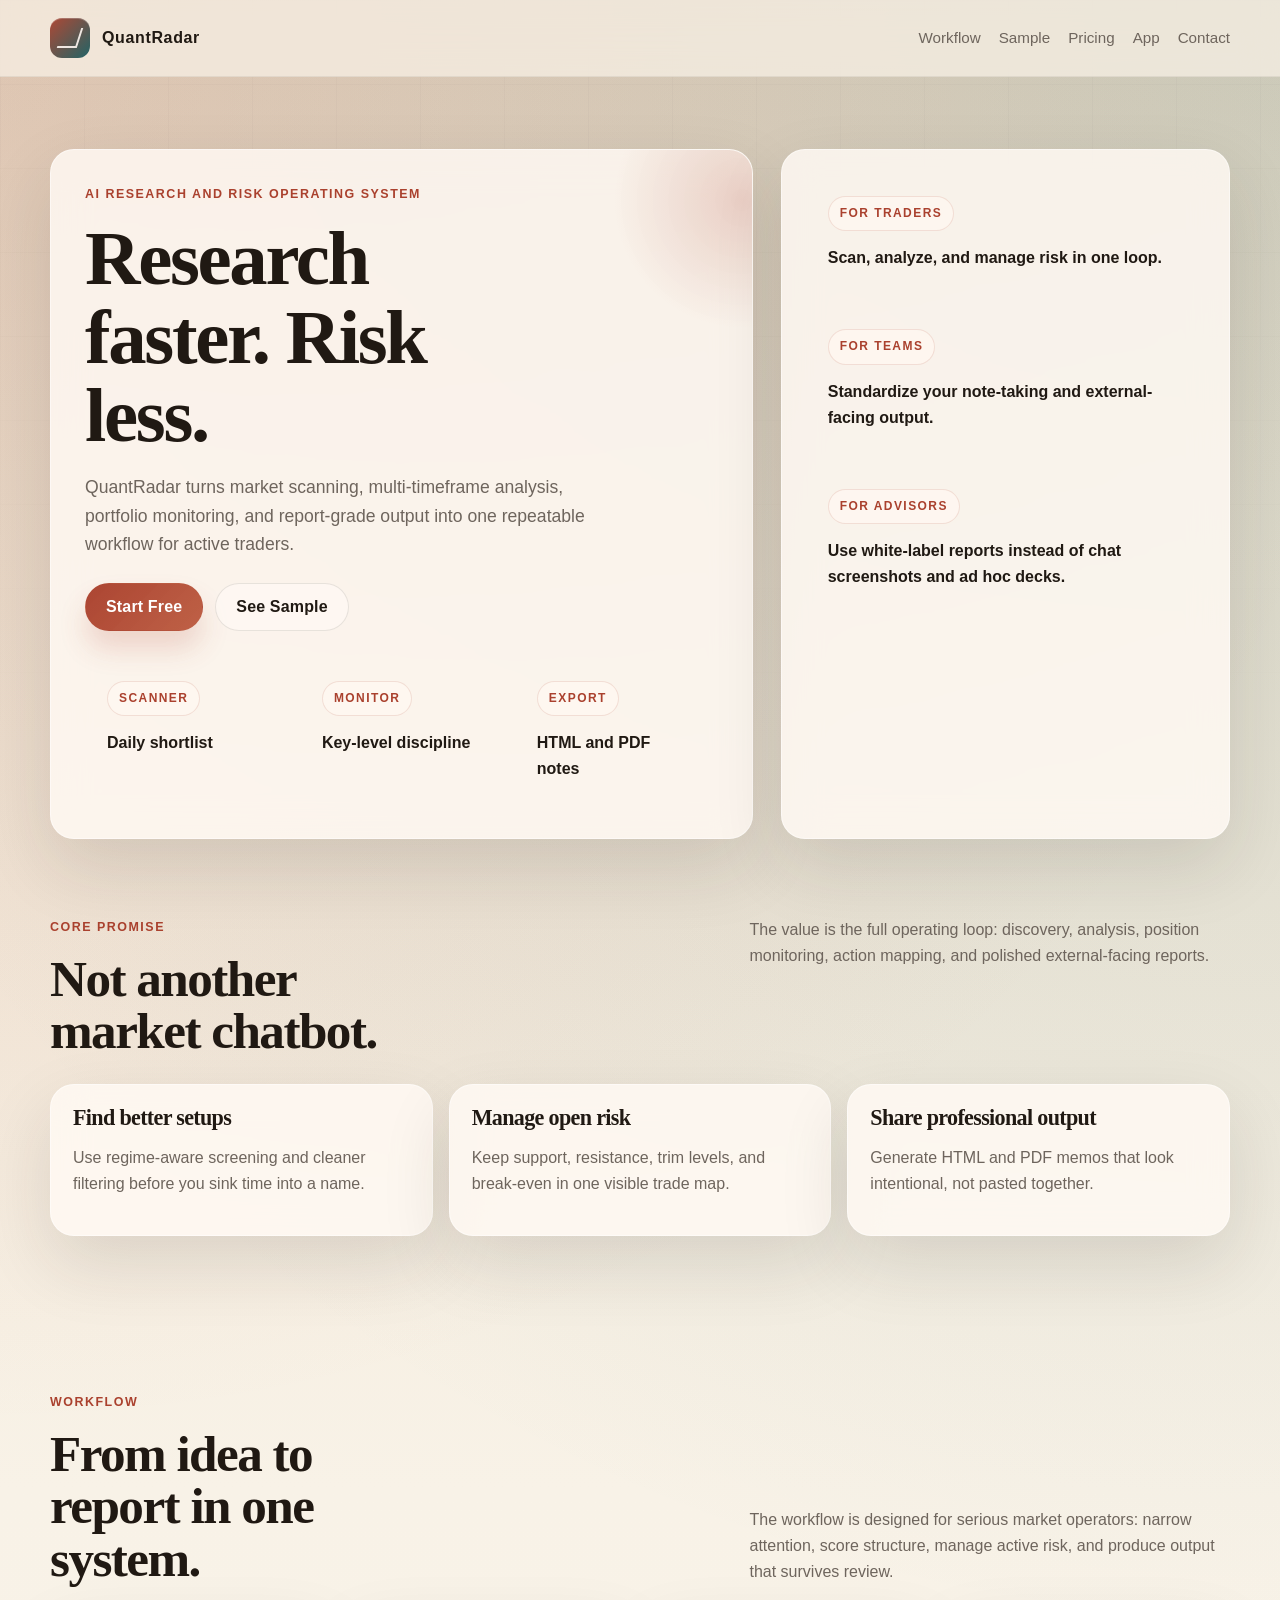
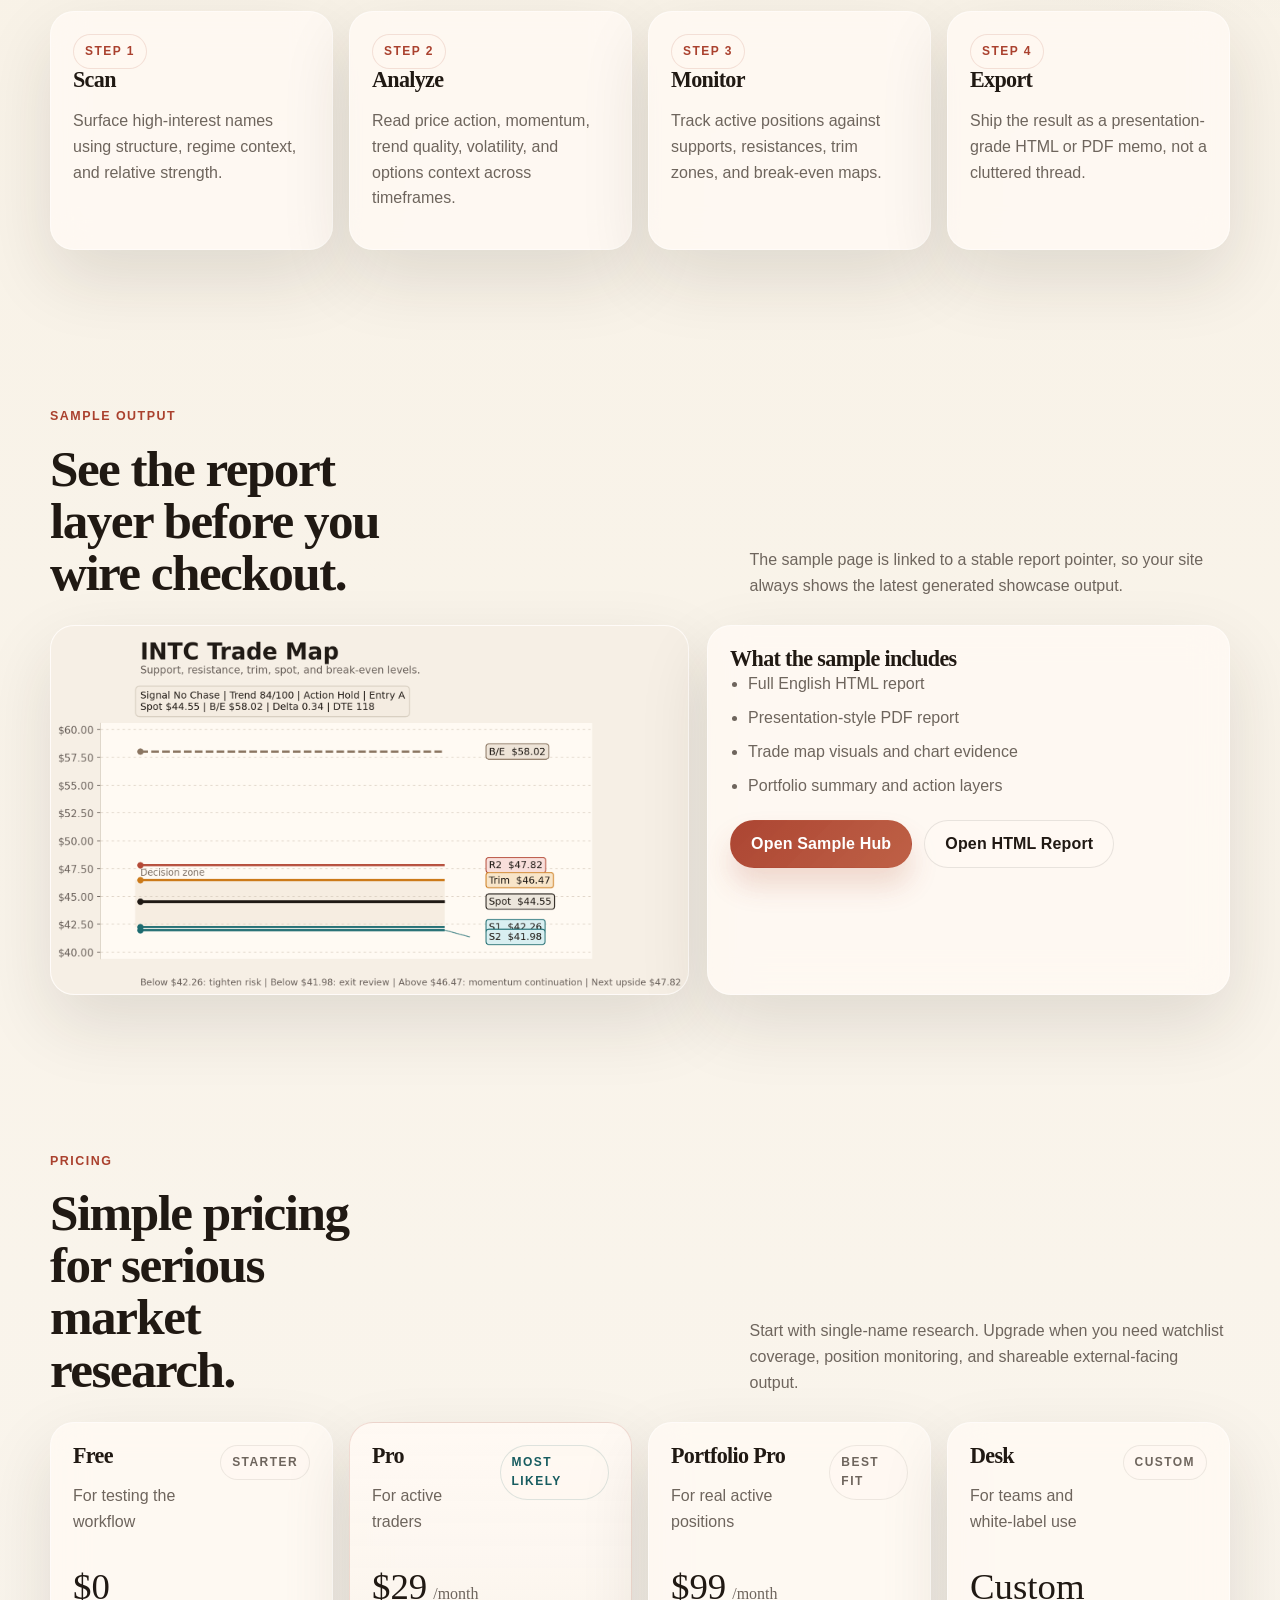
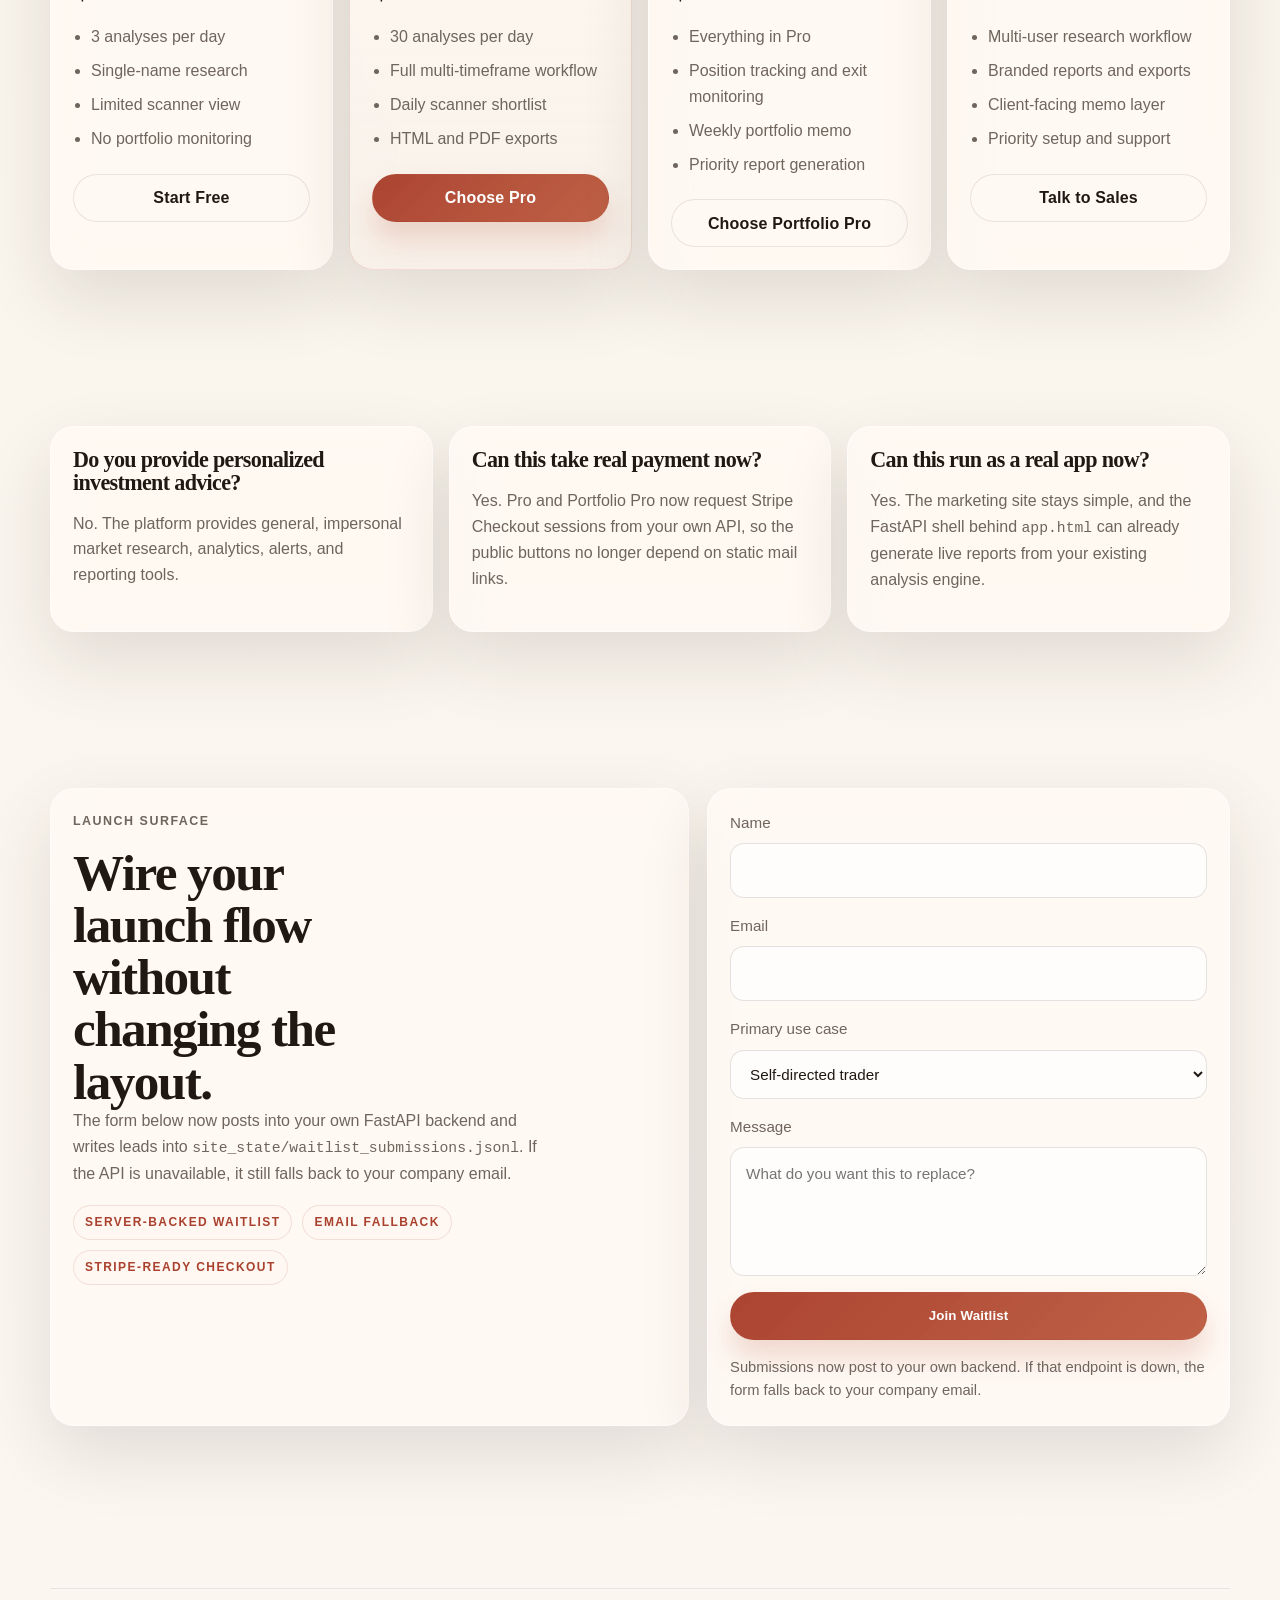
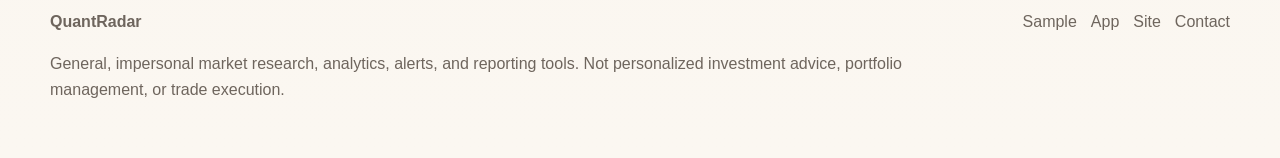
==== index.html @ 92281cc2 "Launch public QuantRadar site" ====
<!doctype html>
<html lang="en">
<head>
  <meta charset="utf-8">
  <meta name="viewport" content="width=device-width, initial-scale=1">
  <title>QuantRadar | Research faster. Risk less.</title>
  <meta name="description" content="QuantRadar is an AI-powered research and risk operating system for self-directed traders, research teams, and advisors.">
  <link rel="stylesheet" href="./styles.css">
</head>
<body>
  <div class="site-shell">
    <header class="topbar">
      <div class="container nav-row">
        <a class="brand" href="./index.html">
          <span class="brand-mark" aria-hidden="true"></span>
          <span data-config-text="brandName">QuantRadar</span>
        </a>
        <nav class="nav-links">
          <a href="#workflow">Workflow</a>
          <a href="#sample">Sample</a>
          <a href="#pricing">Pricing</a>
          <a data-link="startFreeUrl" href="./app.html">App</a>
          <a href="#waitlist">Contact</a>
        </nav>
      </div>
    </header>

    <main>
      <section class="hero-block container">
        <div class="hero-copy card card-hero">
          <p class="eyebrow">AI research and risk operating system</p>
          <h1>Research faster. Risk less.</h1>
          <p class="hero-text">
            QuantRadar turns market scanning, multi-timeframe analysis, portfolio monitoring,
            and report-grade output into one repeatable workflow for active traders.
          </p>
          <div class="hero-actions">
            <a class="button button-primary" data-link="startFreeUrl" href="#waitlist">Start Free</a>
            <a class="button button-secondary" data-link="samplePageUrl" href="./sample.html">See Sample</a>
          </div>
          <div class="hero-strip">
            <div>
              <span>Scanner</span>
              <strong>Daily shortlist</strong>
            </div>
            <div>
              <span>Monitor</span>
              <strong>Key-level discipline</strong>
            </div>
            <div>
              <span>Export</span>
              <strong>HTML and PDF notes</strong>
            </div>
          </div>
        </div>

        <aside class="hero-side card">
          <div class="stat-stack">
            <div class="stat-card">
              <span>For traders</span>
              <strong>Scan, analyze, and manage risk in one loop.</strong>
            </div>
            <div class="stat-card">
              <span>For teams</span>
              <strong>Standardize your note-taking and external-facing output.</strong>
            </div>
            <div class="stat-card">
              <span>For advisors</span>
              <strong>Use white-label reports instead of chat screenshots and ad hoc decks.</strong>
            </div>
          </div>
        </aside>
      </section>

      <section class="section container" id="proof">
        <div class="section-head compact">
          <div>
            <p class="eyebrow">Core promise</p>
            <h2>Not another market chatbot.</h2>
          </div>
          <p class="section-copy">
            The value is the full operating loop: discovery, analysis, position monitoring,
            action mapping, and polished external-facing reports.
          </p>
        </div>
        <div class="proof-grid">
          <article class="proof-card card">
            <h3>Find better setups</h3>
            <p>Use regime-aware screening and cleaner filtering before you sink time into a name.</p>
          </article>
          <article class="proof-card card">
            <h3>Manage open risk</h3>
            <p>Keep support, resistance, trim levels, and break-even in one visible trade map.</p>
          </article>
          <article class="proof-card card">
            <h3>Share professional output</h3>
            <p>Generate HTML and PDF memos that look intentional, not pasted together.</p>
          </article>
        </div>
      </section>

      <section class="section container" id="workflow">
        <div class="section-head">
          <div>
            <p class="eyebrow">Workflow</p>
            <h2>From idea to report in one system.</h2>
          </div>
          <p class="section-copy">
            The workflow is designed for serious market operators: narrow attention,
            score structure, manage active risk, and produce output that survives review.
          </p>
        </div>
        <div class="workflow-grid">
          <article class="workflow-card card">
            <span class="step">Step 1</span>
            <h3>Scan</h3>
            <p>Surface high-interest names using structure, regime context, and relative strength.</p>
          </article>
          <article class="workflow-card card">
            <span class="step">Step 2</span>
            <h3>Analyze</h3>
            <p>Read price action, momentum, trend quality, volatility, and options context across timeframes.</p>
          </article>
          <article class="workflow-card card">
            <span class="step">Step 3</span>
            <h3>Monitor</h3>
            <p>Track active positions against supports, resistances, trim zones, and break-even maps.</p>
          </article>
          <article class="workflow-card card">
            <span class="step">Step 4</span>
            <h3>Export</h3>
            <p>Ship the result as a presentation-grade HTML or PDF memo, not a cluttered thread.</p>
          </article>
        </div>
      </section>

      <section class="section container" id="sample">
        <div class="section-head">
          <div>
            <p class="eyebrow">Sample output</p>
            <h2>See the report layer before you wire checkout.</h2>
          </div>
          <p class="section-copy">
            The sample page is linked to a stable report pointer, so your site always shows the latest generated showcase output.
          </p>
        </div>
        <div class="sample-layout">
          <div class="sample-preview card sample-visual">
            <img src="./reports/sample-site-current/assets/INTC_trade_map.png" alt="INTC trade map preview">
          </div>
          <div class="sample-copy card">
            <h3>What the sample includes</h3>
            <ul class="list-clean">
              <li>Full English HTML report</li>
              <li>Presentation-style PDF report</li>
              <li>Trade map visuals and chart evidence</li>
              <li>Portfolio summary and action layers</li>
            </ul>
            <div class="hero-actions compact-actions">
              <a class="button button-primary" data-link="samplePageUrl" href="./sample.html">Open Sample Hub</a>
              <a class="button button-secondary" data-link="sampleReportHtml" href="./reports/sample-site-current/report.html">Open HTML Report</a>
            </div>
          </div>
        </div>
      </section>

      <section class="section container" id="pricing">
        <div class="section-head">
          <div>
            <p class="eyebrow">Pricing</p>
            <h2>Simple pricing for serious market research.</h2>
          </div>
          <p class="section-copy">
            Start with single-name research. Upgrade when you need watchlist coverage,
            position monitoring, and shareable external-facing output.
          </p>
        </div>
        <div class="pricing-grid">
          <article class="plan card">
            <div class="plan-head">
              <div>
                <h3>Free</h3>
                <p>For testing the workflow</p>
              </div>
              <span class="badge">Starter</span>
            </div>
            <div class="price">$0</div>
            <ul class="list-clean">
              <li>3 analyses per day</li>
              <li>Single-name research</li>
              <li>Limited scanner view</li>
              <li>No portfolio monitoring</li>
            </ul>
            <a class="button button-secondary full" data-link="startFreeUrl" href="#waitlist">Start Free</a>
          </article>
          <article class="plan card featured-plan">
            <div class="plan-head">
              <div>
                <h3>Pro</h3>
                <p>For active traders</p>
              </div>
              <span class="badge badge-strong">Most likely</span>
            </div>
            <div class="price">$29<span>/month</span></div>
            <ul class="list-clean">
              <li>30 analyses per day</li>
              <li>Full multi-timeframe workflow</li>
              <li>Daily scanner shortlist</li>
              <li>HTML and PDF exports</li>
            </ul>
            <a class="button button-primary full" data-link="proCheckoutUrl" data-checkout-plan="pro" href="https://buy.stripe.com/aFa8wJ7w6fSAcpv6XXe7m00">Choose Pro</a>
          </article>
          <article class="plan card">
            <div class="plan-head">
              <div>
                <h3>Portfolio Pro</h3>
                <p>For real active positions</p>
              </div>
              <span class="badge">Best fit</span>
            </div>
            <div class="price">$99<span>/month</span></div>
            <ul class="list-clean">
              <li>Everything in Pro</li>
              <li>Position tracking and exit monitoring</li>
              <li>Weekly portfolio memo</li>
              <li>Priority report generation</li>
            </ul>
            <a class="button button-secondary full" data-link="portfolioCheckoutUrl" data-checkout-plan="portfolio-pro" href="https://buy.stripe.com/5kQ5kx8Aa5dWgFL4PPe7m01">Choose Portfolio Pro</a>
          </article>
          <article class="plan card">
            <div class="plan-head">
              <div>
                <h3>Desk</h3>
                <p>For teams and white-label use</p>
              </div>
              <span class="badge">Custom</span>
            </div>
            <div class="price">Custom</div>
            <ul class="list-clean">
              <li>Multi-user research workflow</li>
              <li>Branded reports and exports</li>
              <li>Client-facing memo layer</li>
              <li>Priority setup and support</li>
            </ul>
            <a class="button button-secondary full" data-link="deskContactUrl" href="#waitlist">Talk to Sales</a>
          </article>
        </div>
      </section>

      <section class="section container" id="faq">
        <div class="faq-grid">
          <article class="card faq-card">
            <h3>Do you provide personalized investment advice?</h3>
            <p>No. The platform provides general, impersonal market research, analytics, alerts, and reporting tools.</p>
          </article>
          <article class="card faq-card">
            <h3>Can this take real payment now?</h3>
            <p>Yes. Pro and Portfolio Pro now request Stripe Checkout sessions from your own API, so the public buttons no longer depend on static mail links.</p>
          </article>
          <article class="card faq-card">
            <h3>Can this run as a real app now?</h3>
            <p>Yes. The marketing site stays simple, and the FastAPI shell behind <code>app.html</code> can already generate live reports from your existing analysis engine.</p>
          </article>
        </div>
      </section>

      <section class="section container" id="waitlist">
        <div class="waitlist-layout">
          <div class="card waitlist-copy">
            <p class="eyebrow">Launch surface</p>
            <h2>Wire your launch flow without changing the layout.</h2>
            <p class="section-copy">
              The form below now posts into your own FastAPI backend and writes leads into <code>site_state/waitlist_submissions.jsonl</code>.
              If the API is unavailable, it still falls back to your company email.
            </p>
            <div class="config-hints">
              <span>Server-backed waitlist</span>
              <span>Email fallback</span>
              <span>Stripe-ready checkout</span>
            </div>
          </div>
          <form class="card waitlist-form" id="waitlist-form">
            <label>
              <span>Name</span>
              <input type="text" name="name" required>
            </label>
            <label>
              <span>Email</span>
              <input type="email" name="email" required>
            </label>
            <label>
              <span>Primary use case</span>
              <select name="use_case">
                <option value="self-directed trader">Self-directed trader</option>
                <option value="research team">Research team</option>
                <option value="advisor / desk">Advisor / desk</option>
              </select>
            </label>
            <label>
              <span>Message</span>
              <textarea name="message" rows="4" placeholder="What do you want this to replace?"></textarea>
            </label>
            <button class="button button-primary full" type="submit">Join Waitlist</button>
            <p class="form-note" id="form-note">Submissions now post to your own backend. If that endpoint is down, the form falls back to your company email.</p>
          </form>
        </div>
      </section>
    </main>

    <footer class="footer">
      <div class="container footer-row">
        <div>
          <strong data-config-text="brandName">QuantRadar</strong>
          <p>
            General, impersonal market research, analytics, alerts, and reporting tools.
            Not personalized investment advice, portfolio management, or trade execution.
          </p>
        </div>
        <div class="footer-links">
          <a href="./sample.html">Sample</a>
          <a data-link="startFreeUrl" href="./app.html">App</a>
          <a data-link="siteUrl" href="https://quantradar.one">Site</a>
          <a data-link="contactMailto" href="mailto:fortuneinsight@outlook.com?subject=QuantRadar%20Launch%20Inquiry">Contact</a>
        </div>
      </div>
    </footer>
  </div>

  <script src="./site-config.js"></script>
  <script src="./app.js"></script>
</body>
</html>
---- styles.css ----
:root {
  --bg: #f3eadb;
  --bg-soft: #fbf6ef;
  --panel: rgba(255, 250, 244, 0.84);
  --panel-strong: rgba(255, 249, 243, 0.95);
  --line: rgba(41, 31, 23, 0.11);
  --ink: #201913;
  --muted: #6e655d;
  --accent: #aa412e;
  --accent-2: #175c60;
  --accent-3: #b57b24;
  --shadow: 0 28px 70px rgba(38, 29, 22, 0.12);
  --radius: 24px;
  --radius-sm: 16px;
  --max: 1180px;
}

* {
  box-sizing: border-box;
}

html {
  scroll-behavior: smooth;
}

body {
  margin: 0;
  background:
    radial-gradient(circle at top left, rgba(170, 65, 46, 0.15), transparent 28%),
    radial-gradient(circle at top right, rgba(23, 92, 96, 0.16), transparent 32%),
    linear-gradient(180deg, #eee0cb 0%, #f8f2e7 30%, #fbf7f1 100%);
  color: var(--ink);
  font: 16px/1.62 "Avenir Next", "Segoe UI", "Helvetica Neue", sans-serif;
  min-height: 100vh;
}

body::before {
  content: "";
  position: fixed;
  inset: 0;
  background-image:
    linear-gradient(rgba(32, 25, 19, 0.03) 1px, transparent 1px),
    linear-gradient(90deg, rgba(32, 25, 19, 0.03) 1px, transparent 1px);
  background-size: 84px 84px;
  mask-image: linear-gradient(180deg, rgba(0, 0, 0, 0.55), transparent 90%);
  pointer-events: none;
}

img {
  display: block;
  max-width: 100%;
}

a {
  color: inherit;
  text-decoration: none;
}

code {
  font-family: "SFMono-Regular", Menlo, monospace;
  font-size: 0.92em;
}

.site-shell {
  position: relative;
  z-index: 1;
}

.container {
  width: min(var(--max), calc(100vw - 32px));
  margin: 0 auto;
}

.topbar {
  position: sticky;
  top: 0;
  z-index: 20;
  backdrop-filter: blur(18px);
  background: rgba(248, 242, 231, 0.72);
  border-bottom: 1px solid rgba(46, 36, 28, 0.07);
}

.nav-row {
  display: flex;
  align-items: center;
  justify-content: space-between;
  gap: 20px;
  padding: 18px 0;
}

.brand {
  display: flex;
  align-items: center;
  gap: 12px;
  font-weight: 700;
  letter-spacing: 0.04em;
}

.brand-mark {
  width: 40px;
  height: 40px;
  border-radius: 12px;
  background: linear-gradient(135deg, rgba(170, 65, 46, 0.96), rgba(23, 92, 96, 0.95));
  box-shadow: inset 0 1px 0 rgba(255, 255, 255, 0.22);
  position: relative;
  overflow: hidden;
}

.brand-mark::after {
  content: "";
  position: absolute;
  inset: 10px;
  border: 2px solid rgba(255, 248, 242, 0.9);
  border-top: 0;
  border-left: 0;
  transform: skewX(-18deg);
}

.nav-links {
  display: flex;
  align-items: center;
  gap: 18px;
  color: var(--muted);
  font-size: 0.95rem;
}

main {
  padding-bottom: 56px;
}

.section {
  padding: 78px 0;
}

.hero-block {
  display: grid;
  grid-template-columns: minmax(0, 1.22fr) minmax(300px, 0.78fr);
  gap: 28px;
  padding-top: 72px;
}

.card {
  background: var(--panel);
  backdrop-filter: blur(18px);
  border: 1px solid rgba(255, 255, 255, 0.46);
  box-shadow: var(--shadow);
  border-radius: var(--radius);
}

.card-hero,
.hero-side,
.proof-card,
.workflow-card,
.sample-copy,
.plan,
.waitlist-copy,
.waitlist-form,
.faq-card,
.gallery-card {
  overflow: hidden;
}

.card-hero {
  padding: 34px;
  position: relative;
}

.card-hero::after {
  content: "";
  position: absolute;
  width: 260px;
  height: 260px;
  right: -120px;
  top: -80px;
  border-radius: 50%;
  background: radial-gradient(circle, rgba(170, 65, 46, 0.2), transparent 70%);
  pointer-events: none;
}

.eyebrow {
  color: var(--accent);
  font-weight: 700;
  letter-spacing: 0.12em;
  text-transform: uppercase;
  font-size: 0.78rem;
  margin: 0 0 16px;
}

h1,
h2,
h3,
.page-title {
  margin: 0;
  font-family: "Iowan Old Style", "Palatino Linotype", "Book Antiqua", Georgia, serif;
  line-height: 1.02;
  letter-spacing: -0.03em;
}

h1,
.page-title {
  font-size: clamp(3rem, 6vw, 5.4rem);
  max-width: 11ch;
}

h2 {
  font-size: clamp(2rem, 4vw, 3.4rem);
  max-width: 13ch;
}

h3 {
  font-size: 1.38rem;
}

.hero-text,
.section-copy,
.plan p,
.faq-card p,
.gallery-copy p,
.waitlist-copy p,
.footer p,
.proof-card p,
.workflow-card p,
.sample-copy p,
.hero-side p {
  color: var(--muted);
}

.hero-text {
  font-size: 1.1rem;
  max-width: 54ch;
  margin: 18px 0 24px;
}

.hero-actions {
  display: flex;
  flex-wrap: wrap;
  gap: 12px;
}

.compact-actions {
  margin-top: 18px;
}

.button {
  display: inline-flex;
  align-items: center;
  justify-content: center;
  gap: 10px;
  min-height: 48px;
  padding: 0 20px;
  border-radius: 999px;
  font-weight: 700;
  letter-spacing: 0.01em;
  border: 1px solid transparent;
  transition: transform 0.18s ease, background 0.18s ease, border-color 0.18s ease;
}

.button:hover {
  transform: translateY(-1px);
}

.button-primary {
  background: linear-gradient(135deg, rgba(170, 65, 46, 0.98), rgba(187, 88, 60, 0.94));
  color: white;
  box-shadow: 0 18px 28px rgba(170, 65, 46, 0.18);
}

.button-secondary {
  background: rgba(255, 250, 244, 0.72);
  border-color: rgba(32, 25, 19, 0.1);
  color: var(--ink);
}

.button.full {
  width: 100%;
}

.hero-strip {
  margin-top: 28px;
  display: grid;
  grid-template-columns: repeat(3, minmax(0, 1fr));
  gap: 12px;
}

.hero-strip div,
.stat-card,
.proof-card,
.workflow-card,
.plan,
.faq-card,
.waitlist-copy,
.waitlist-form,
.gallery-card,
.sample-copy,
.sample-visual {
  padding: 22px;
}

.hero-strip span,
.stat-card span,
.step,
.badge,
.config-hints span {
  display: inline-flex;
  align-items: center;
  padding: 7px 11px;
  border-radius: 999px;
  font-size: 0.75rem;
  font-weight: 700;
  letter-spacing: 0.12em;
  text-transform: uppercase;
  color: var(--accent);
  background: rgba(255, 248, 242, 0.72);
  border: 1px solid rgba(170, 65, 46, 0.14);
}

.hero-strip strong,
.stat-card strong {
  display: block;
  margin-top: 14px;
  font-size: 1rem;
}

.hero-side {
  padding: 24px;
}

.stat-stack {
  display: grid;
  gap: 14px;
}

.section-head {
  display: flex;
  align-items: end;
  justify-content: space-between;
  gap: 24px;
  margin-bottom: 26px;
}

.section-head.compact {
  align-items: start;
}

.section-copy {
  max-width: 54ch;
  margin: 0;
}

.proof-grid,
.workflow-grid,
.faq-grid,
.pricing-grid,
.sample-gallery {
  display: grid;
  gap: 16px;
}

.proof-grid,
.faq-grid {
  grid-template-columns: repeat(3, minmax(0, 1fr));
}

.workflow-grid {
  grid-template-columns: repeat(4, minmax(0, 1fr));
}

.sample-layout,
.waitlist-layout {
  display: grid;
  grid-template-columns: minmax(0, 1.1fr) minmax(300px, 0.9fr);
  gap: 18px;
}

.sample-visual {
  padding: 0;
  overflow: hidden;
}

.sample-visual img,
.gallery-card img {
  width: 100%;
  height: 100%;
  object-fit: cover;
}

.pricing-grid {
  grid-template-columns: repeat(4, minmax(0, 1fr));
}

.plan-head {
  display: flex;
  align-items: start;
  justify-content: space-between;
  gap: 16px;
  margin-bottom: 18px;
}

.badge {
  color: var(--muted);
  border-color: rgba(32, 25, 19, 0.08);
}

.badge-strong {
  color: var(--accent-2);
  border-color: rgba(23, 92, 96, 0.14);
}

.featured-plan {
  background: linear-gradient(180deg, rgba(255, 249, 243, 0.98), rgba(247, 240, 232, 0.9));
  border-color: rgba(170, 65, 46, 0.16);
}

.price {
  font-family: "Iowan Old Style", Georgia, serif;
  font-size: 2.3rem;
  line-height: 1;
  margin-bottom: 18px;
}

.price span {
  font-size: 1rem;
  color: var(--muted);
  margin-left: 6px;
}

.list-clean {
  margin: 0 0 22px;
  padding-left: 18px;
  color: var(--muted);
}

.list-clean li + li {
  margin-top: 8px;
}

.waitlist-form {
  display: grid;
  gap: 16px;
}

.waitlist-form label {
  display: grid;
  gap: 8px;
  color: var(--muted);
  font-size: 0.95rem;
}

.waitlist-form input,
.waitlist-form select,
.waitlist-form textarea {
  width: 100%;
  border-radius: 14px;
  border: 1px solid rgba(32, 25, 19, 0.12);
  background: rgba(255, 255, 255, 0.7);
  padding: 14px 15px;
  font: inherit;
  color: var(--ink);
}

.config-hints {
  display: flex;
  flex-wrap: wrap;
  gap: 10px;
  margin-top: 18px;
}

.form-note {
  margin: 0;
  font-size: 0.92rem;
  color: var(--muted);
}

.form-note.success {
  color: var(--accent-2);
}

.sample-hub {
  padding-top: 72px;
}

.sample-hub-actions {
  display: flex;
  flex-wrap: wrap;
  gap: 12px;
  margin: 18px 0 26px;
}

.sample-gallery {
  grid-template-columns: 1.2fr 0.8fr;
}

.gallery-card {
  display: grid;
  gap: 16px;
}

.gallery-wide {
  grid-column: 1 / -1;
  grid-template-columns: minmax(260px, 0.5fr) minmax(0, 1fr);
  align-items: center;
}

.footer {
  padding: 28px 0 40px;
}

.footer-row {
  display: flex;
  align-items: start;
  justify-content: space-between;
  gap: 24px;
  padding-top: 20px;
  border-top: 1px solid rgba(46, 36, 28, 0.08);
  color: var(--muted);
}

.footer-links {
  display: flex;
  gap: 14px;
}

@media (max-width: 1080px) {
  .workflow-grid,
  .pricing-grid,
  .proof-grid,
  .faq-grid {
    grid-template-columns: repeat(2, minmax(0, 1fr));
  }

  .sample-layout,
  .waitlist-layout,
  .hero-block,
  .sample-gallery,
  .gallery-wide {
    grid-template-columns: 1fr;
  }
}

@media (max-width: 760px) {
  .container {
    width: min(var(--max), calc(100vw - 22px));
  }

  .nav-row,
  .section-head,
  .footer-row {
    flex-direction: column;
    align-items: start;
  }

  .nav-links {
    flex-wrap: wrap;
    gap: 12px;
  }

  .hero-strip,
  .proof-grid,
  .workflow-grid,
  .faq-grid,
  .pricing-grid {
    grid-template-columns: 1fr;
  }

  .card-hero,
  .hero-side,
  .proof-card,
  .workflow-card,
  .plan,
  .faq-card,
  .waitlist-copy,
  .waitlist-form,
  .gallery-card,
  .sample-copy,
  .hero-strip div,
  .stat-card {
    padding: 20px;
  }

  h1,
  .page-title {
    max-width: none;
    font-size: clamp(2.5rem, 12vw, 4.1rem);
  }

  h2 {
    max-width: none;
  }
}


.app-shell-page {
  padding-top: 72px;
}

.app-shell-layout,
.result-grid {
  display: grid;
  gap: 18px;
}

.app-shell-layout {
  grid-template-columns: minmax(0, 1.08fr) minmax(280px, 0.92fr);
  align-items: start;
}

.live-form-card,
.result-card,
.status-card {
  padding: 24px;
}

.live-form {
  display: grid;
  gap: 16px;
  margin-top: 18px;
}

.input-grid {
  display: grid;
  grid-template-columns: repeat(2, minmax(0, 1fr));
  gap: 16px;
}

.toggle-row {
  display: flex !important;
  align-items: start;
  gap: 12px;
  color: var(--muted);
}

.toggle-row input {
  width: auto !important;
  margin-top: 4px;
}

.status-panel {
  display: grid;
  gap: 16px;
}

.status-card strong.good {
  color: var(--accent-2);
}

.status-card strong.bad {
  color: var(--accent);
}

.result-grid {
  grid-template-columns: minmax(0, 1.02fr) minmax(320px, 0.98fr);
  margin-top: 24px;
}

.result-main {
  display: grid;
  gap: 16px;
}

.result-head {
  display: flex;
  align-items: start;
  justify-content: space-between;
  gap: 18px;
}

.status-pill {
  display: inline-flex;
  align-items: center;
  min-height: 36px;
  padding: 0 14px;
  border-radius: 999px;
  border: 1px solid rgba(23, 92, 96, 0.14);
  background: rgba(255, 255, 255, 0.7);
  color: var(--accent-2);
  font-size: 0.78rem;
  font-weight: 700;
  letter-spacing: 0.12em;
  text-transform: uppercase;
}

.report-frame {
  width: 100%;
  min-height: 780px;
  border: 1px solid rgba(32, 25, 19, 0.1);
  border-radius: 18px;
  background: white;
}

.log-panel {
  display: grid;
  gap: 12px;
}

.log-block {
  border: 1px solid rgba(32, 25, 19, 0.08);
  border-radius: 18px;
  background: rgba(255, 255, 255, 0.55);
  padding: 16px;
}

.log-heading {
  margin-bottom: 10px;
  color: var(--accent-2);
  font-size: 0.75rem;
  font-weight: 700;
  letter-spacing: 0.12em;
  text-transform: uppercase;
}

.log-block pre {
  margin: 0;
  overflow: auto;
  white-space: pre-wrap;
  word-break: break-word;
  font: 0.84rem/1.55 "SFMono-Regular", Menlo, monospace;
  color: var(--ink);
}

.button:disabled {
  opacity: 0.72;
  cursor: wait;
  transform: none;
}
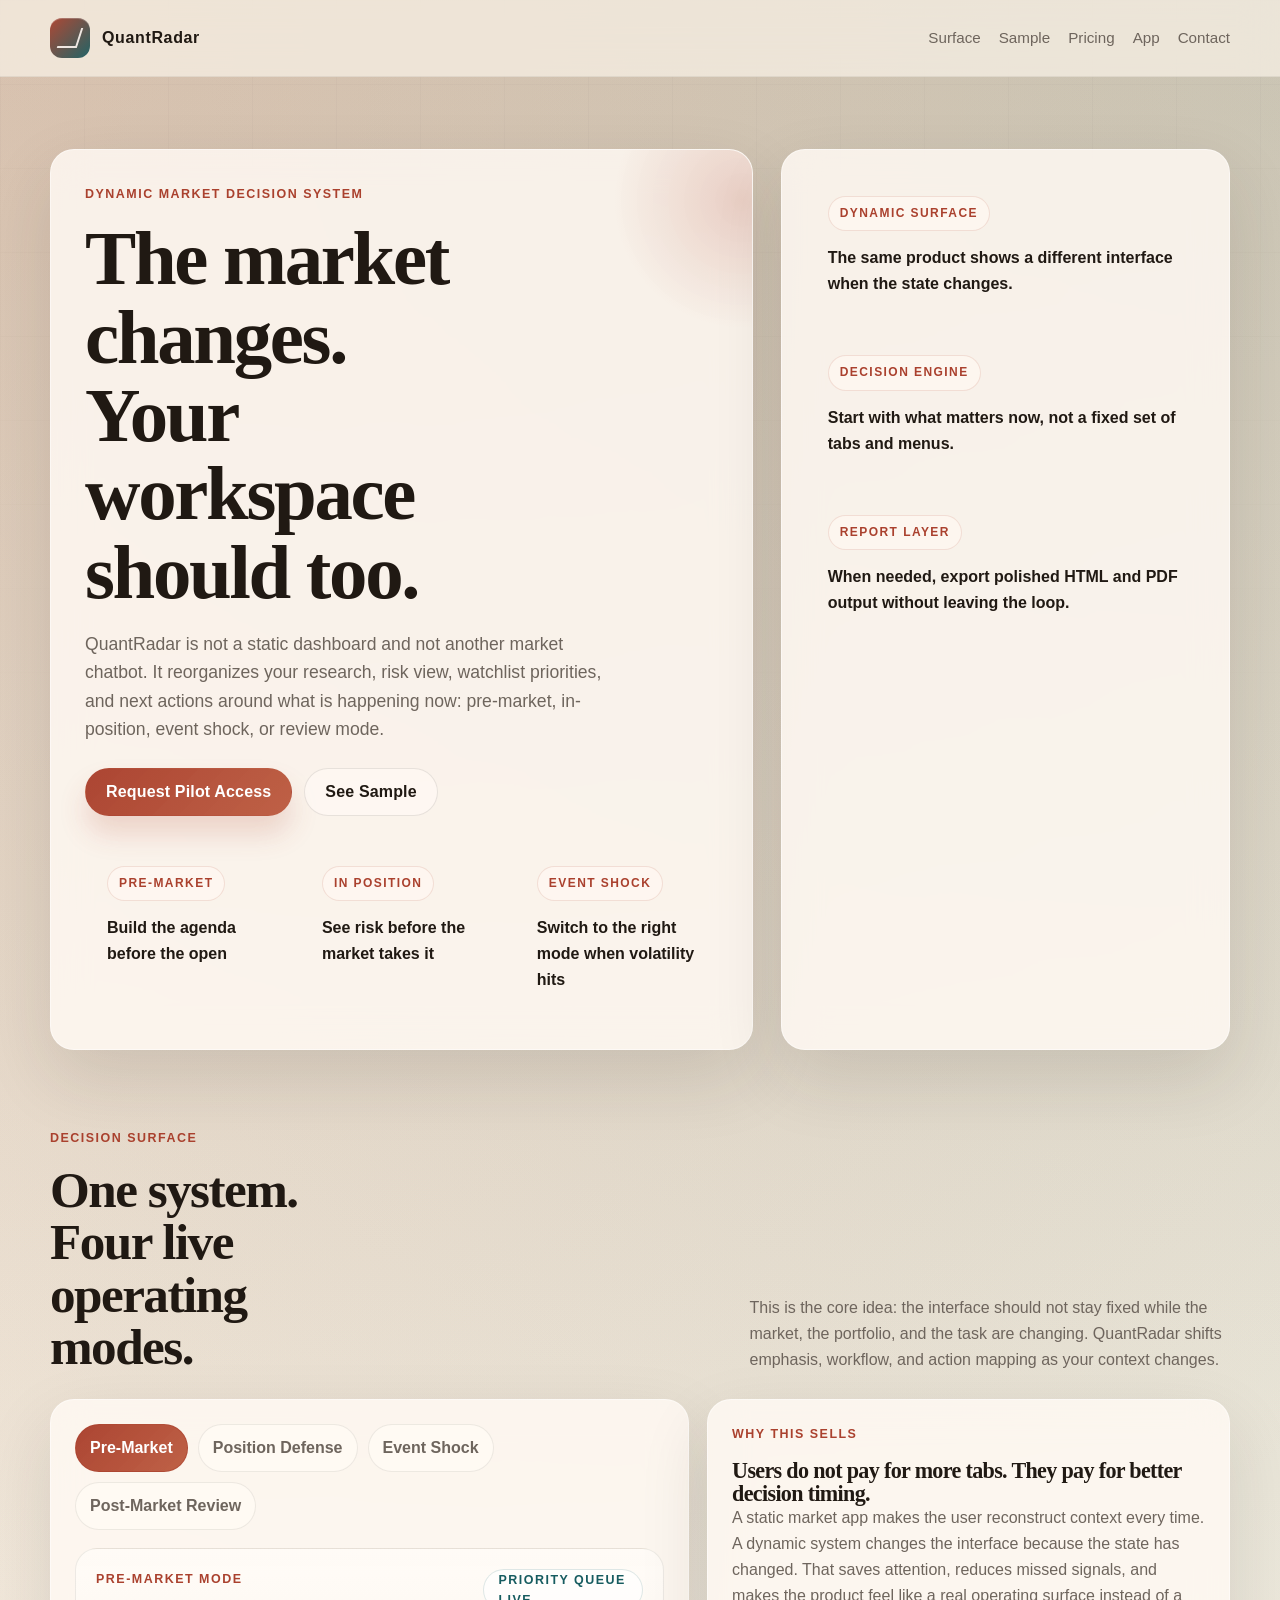
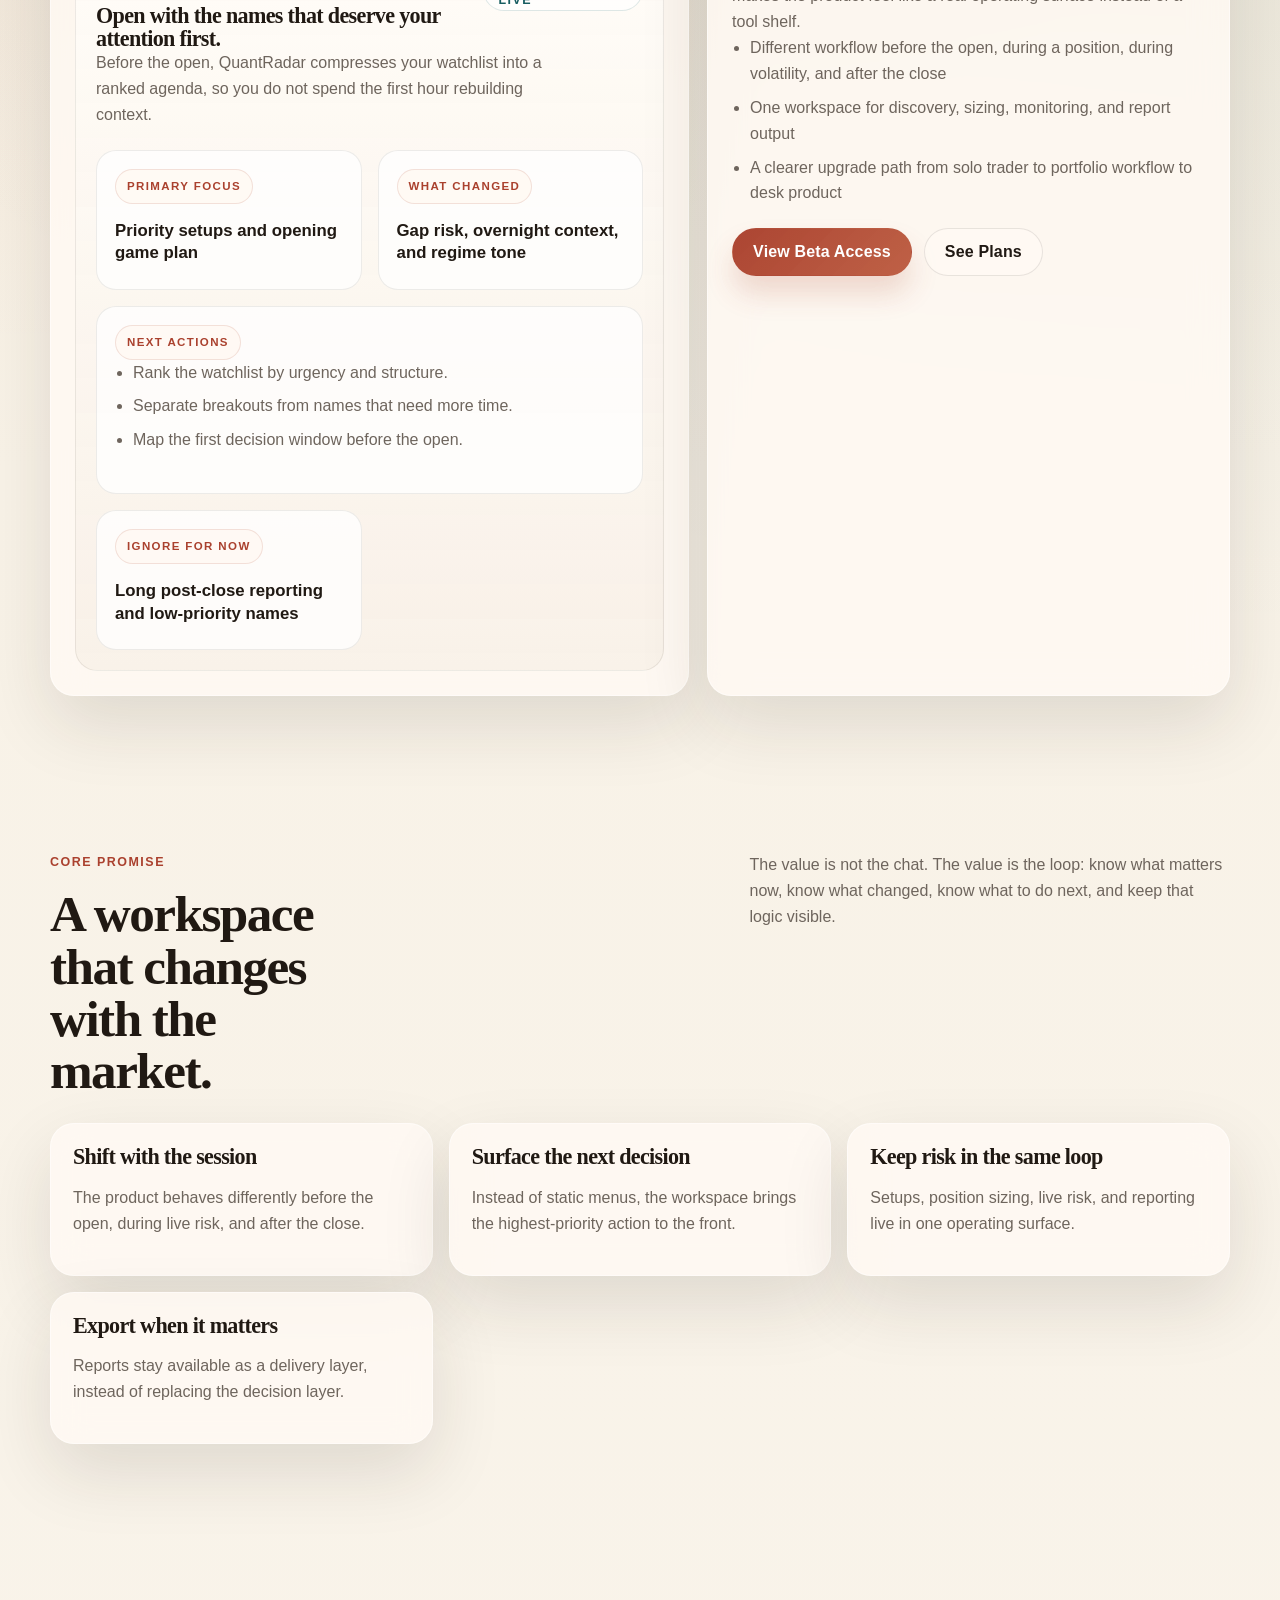
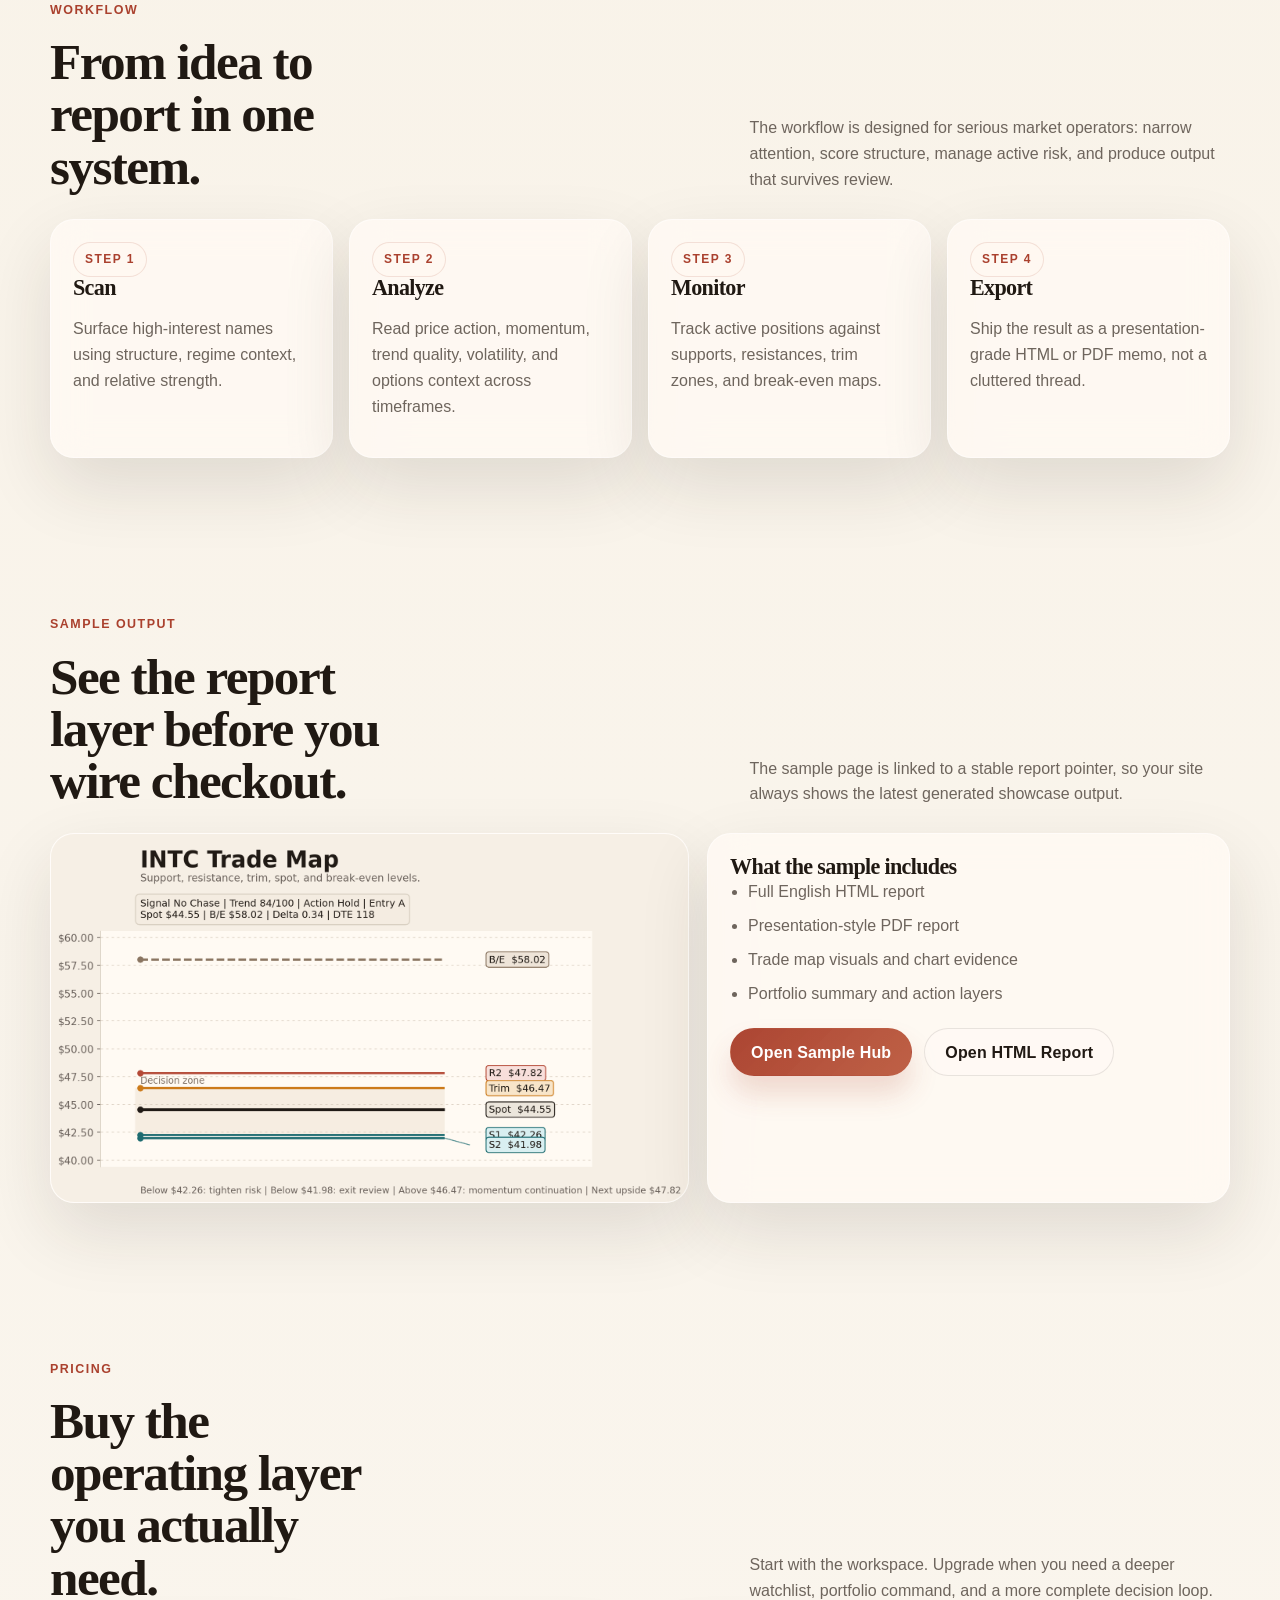
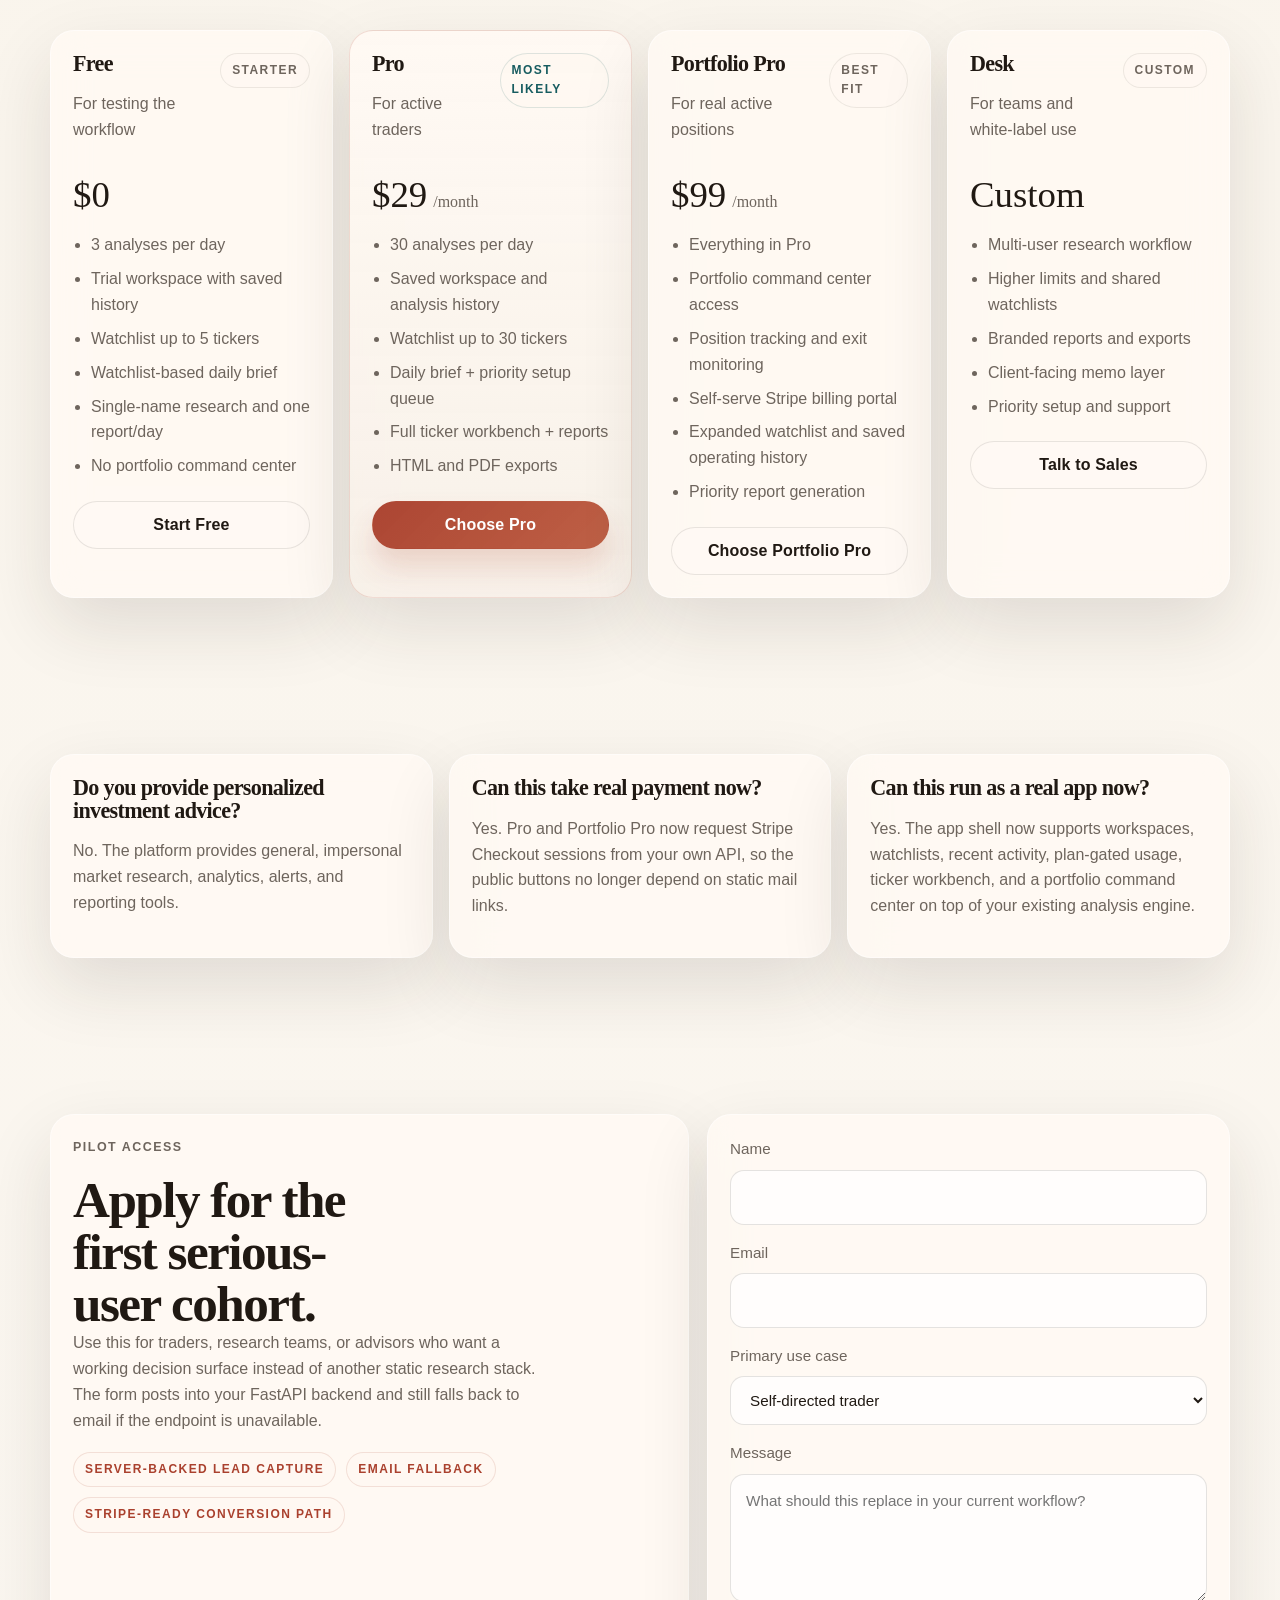
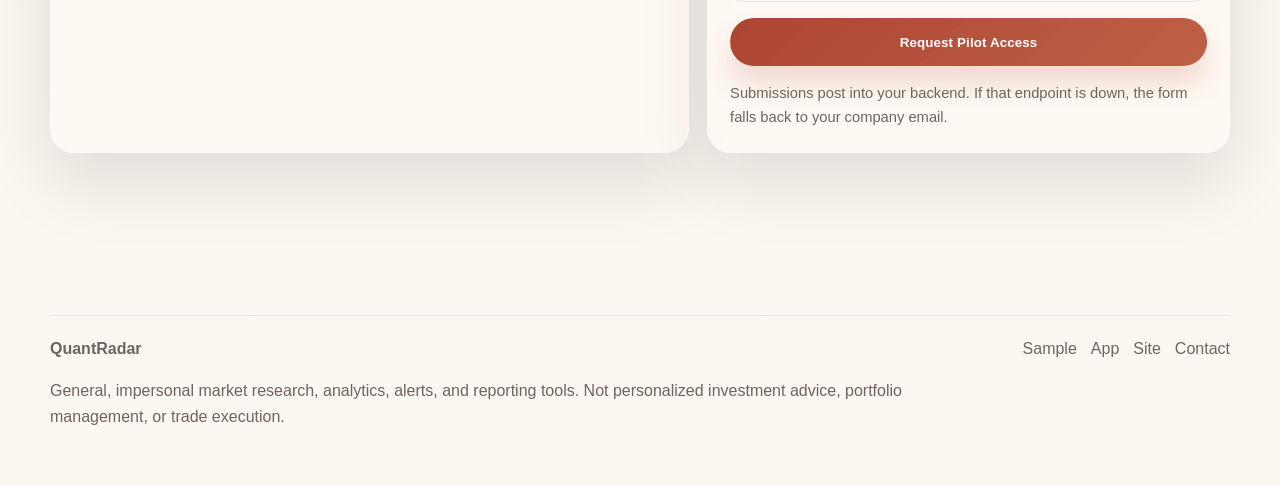
==== commit 69b4319b: "Update launch page for dynamic decision surface" ====
--- a/index.html
+++ b/index.html
@@ -3,8 +3,8 @@
 <head>
   <meta charset="utf-8">
   <meta name="viewport" content="width=device-width, initial-scale=1">
-  <title>QuantRadar | Research faster. Risk less.</title>
-  <meta name="description" content="QuantRadar is an AI-powered research and risk operating system for self-directed traders, research teams, and advisors.">
+  <title>QuantRadar | The market changes. Your workspace should too.</title>
+  <meta name="description" content="QuantRadar is a dynamic market decision system that reorganizes research, risk, and reporting around the state of the market and your positions.">
   <link rel="stylesheet" href="./styles.css">
 </head>
 <body>
@@ -16,7 +16,7 @@
           <span data-config-text="brandName">QuantRadar</span>
         </a>
         <nav class="nav-links">
-          <a href="#workflow">Workflow</a>
+          <a href="#decision-surface">Surface</a>
           <a href="#sample">Sample</a>
           <a href="#pricing">Pricing</a>
           <a data-link="startFreeUrl" href="./app.html">App</a>
@@ -28,28 +28,29 @@
     <main>
       <section class="hero-block container">
         <div class="hero-copy card card-hero">
-          <p class="eyebrow">AI research and risk operating system</p>
-          <h1>Research faster. Risk less.</h1>
+          <p class="eyebrow">Dynamic market decision system</p>
+          <h1>The market changes. Your workspace should too.</h1>
           <p class="hero-text">
-            QuantRadar turns market scanning, multi-timeframe analysis, portfolio monitoring,
-            and report-grade output into one repeatable workflow for active traders.
+            QuantRadar is not a static dashboard and not another market chatbot.
+            It reorganizes your research, risk view, watchlist priorities, and next actions
+            around what is happening now: pre-market, in-position, event shock, or review mode.
           </p>
           <div class="hero-actions">
-            <a class="button button-primary" data-link="startFreeUrl" href="#waitlist">Start Free</a>
+            <a class="button button-primary" href="#waitlist">Request Pilot Access</a>
             <a class="button button-secondary" data-link="samplePageUrl" href="./sample.html">See Sample</a>
           </div>
           <div class="hero-strip">
             <div>
-              <span>Scanner</span>
-              <strong>Daily shortlist</strong>
+              <span>Pre-market</span>
+              <strong>Build the agenda before the open</strong>
             </div>
             <div>
-              <span>Monitor</span>
-              <strong>Key-level discipline</strong>
+              <span>In position</span>
+              <strong>See risk before the market takes it</strong>
             </div>
             <div>
-              <span>Export</span>
-              <strong>HTML and PDF notes</strong>
+              <span>Event shock</span>
+              <strong>Switch to the right mode when volatility hits</strong>
             </div>
           </div>
         </div>
@@ -57,44 +58,129 @@
         <aside class="hero-side card">
           <div class="stat-stack">
             <div class="stat-card">
-              <span>For traders</span>
-              <strong>Scan, analyze, and manage risk in one loop.</strong>
+              <span>Dynamic surface</span>
+              <strong>The same product shows a different interface when the state changes.</strong>
             </div>
             <div class="stat-card">
-              <span>For teams</span>
-              <strong>Standardize your note-taking and external-facing output.</strong>
+              <span>Decision engine</span>
+              <strong>Start with what matters now, not a fixed set of tabs and menus.</strong>
             </div>
             <div class="stat-card">
-              <span>For advisors</span>
-              <strong>Use white-label reports instead of chat screenshots and ad hoc decks.</strong>
+              <span>Report layer</span>
+              <strong>When needed, export polished HTML and PDF output without leaving the loop.</strong>
             </div>
           </div>
         </aside>
+      </section>
+
+      <section class="section container" id="decision-surface">
+        <div class="section-head">
+          <div>
+            <p class="eyebrow">Decision surface</p>
+            <h2>One system. Four live operating modes.</h2>
+          </div>
+          <p class="section-copy">
+            This is the core idea: the interface should not stay fixed while the market,
+            the portfolio, and the task are changing. QuantRadar shifts emphasis,
+            workflow, and action mapping as your context changes.
+          </p>
+        </div>
+        <div class="surface-layout">
+          <article class="card surface-preview">
+            <div class="mode-switch" role="tablist" aria-label="Decision surface modes">
+              <button class="mode-pill is-active" type="button" data-mode="premarket">Pre-Market</button>
+              <button class="mode-pill" type="button" data-mode="position">Position Defense</button>
+              <button class="mode-pill" type="button" data-mode="event">Event Shock</button>
+              <button class="mode-pill" type="button" data-mode="review">Post-Market Review</button>
+            </div>
+
+            <div class="surface-frame">
+              <div class="surface-head">
+                <div>
+                  <p class="eyebrow" id="surface-mode-label">Pre-Market Mode</p>
+                  <h3 id="surface-title">Open with the names that deserve your attention first.</h3>
+                </div>
+                <span class="status-pill status-pill-hot" id="surface-state-pill">Priority Queue Live</span>
+              </div>
+              <p class="section-copy" id="surface-summary">
+                Before the open, the product compresses your watchlist into a ranked agenda,
+                so you do not spend the first hour rebuilding context.
+              </p>
+
+              <div class="surface-grid">
+                <article class="surface-card">
+                  <span>Primary focus</span>
+                  <strong id="surface-focus">Priority setups and opening game plan</strong>
+                </article>
+                <article class="surface-card">
+                  <span>What changed</span>
+                  <strong id="surface-change">Gap risk, overnight context, and regime tone</strong>
+                </article>
+                <article class="surface-card surface-card-list">
+                  <span>Next actions</span>
+                  <ul class="list-clean surface-list" id="surface-actions">
+                    <li>Rank the watchlist by urgency and structure.</li>
+                    <li>Separate breakouts from names that need more time.</li>
+                    <li>Map the first decision window before the open.</li>
+                  </ul>
+                </article>
+                <article class="surface-card">
+                  <span>Ignore for now</span>
+                  <strong id="surface-ignore">Long post-close reporting and low-priority names</strong>
+                </article>
+              </div>
+            </div>
+          </article>
+
+          <article class="card surface-copy-card">
+            <p class="eyebrow">Why this sells</p>
+            <h3>Users do not pay for more tabs. They pay for better decision timing.</h3>
+            <p class="section-copy">
+              A static market app makes the user reconstruct context every time. A dynamic system
+              changes the interface because the state has changed. That saves attention, reduces
+              missed signals, and makes the product feel like a real operating surface instead of
+              a tool shelf.
+            </p>
+            <ul class="list-clean">
+              <li>Different workflow before the open, during a position, during volatility, and after the close</li>
+              <li>One workspace for discovery, sizing, monitoring, and report output</li>
+              <li>A clearer upgrade path from solo trader to portfolio workflow to desk product</li>
+            </ul>
+            <div class="hero-actions compact-actions">
+              <a class="button button-primary" data-link="startFreeUrl" href="./app.html">View Beta Access</a>
+              <a class="button button-secondary" href="#pricing">See Plans</a>
+            </div>
+          </article>
+        </div>
       </section>
 
       <section class="section container" id="proof">
         <div class="section-head compact">
           <div>
             <p class="eyebrow">Core promise</p>
-            <h2>Not another market chatbot.</h2>
+            <h2>A workspace that changes with the market.</h2>
           </div>
           <p class="section-copy">
-            The value is the full operating loop: discovery, analysis, position monitoring,
-            action mapping, and polished external-facing reports.
+            The value is not the chat. The value is the loop: know what matters now,
+            know what changed, know what to do next, and keep that logic visible.
           </p>
         </div>
         <div class="proof-grid">
           <article class="proof-card card">
-            <h3>Find better setups</h3>
-            <p>Use regime-aware screening and cleaner filtering before you sink time into a name.</p>
+            <h3>Shift with the session</h3>
+            <p>The product behaves differently before the open, during live risk, and after the close.</p>
           </article>
           <article class="proof-card card">
-            <h3>Manage open risk</h3>
-            <p>Keep support, resistance, trim levels, and break-even in one visible trade map.</p>
+            <h3>Surface the next decision</h3>
+            <p>Instead of static menus, the workspace brings the highest-priority action to the front.</p>
           </article>
           <article class="proof-card card">
-            <h3>Share professional output</h3>
-            <p>Generate HTML and PDF memos that look intentional, not pasted together.</p>
+            <h3>Keep risk in the same loop</h3>
+            <p>Setups, position sizing, live risk, and reporting live in one operating surface.</p>
+          </article>
+          <article class="proof-card card">
+            <h3>Export when it matters</h3>
+            <p>Reports stay available as a delivery layer, instead of replacing the decision layer.</p>
           </article>
         </div>
       </section>
@@ -168,11 +254,11 @@
         <div class="section-head">
           <div>
             <p class="eyebrow">Pricing</p>
-            <h2>Simple pricing for serious market research.</h2>
+            <h2>Buy the operating layer you actually need.</h2>
           </div>
           <p class="section-copy">
-            Start with single-name research. Upgrade when you need watchlist coverage,
-            position monitoring, and shareable external-facing output.
+            Start with the workspace. Upgrade when you need a deeper watchlist,
+            portfolio command, and a more complete decision loop.
           </p>
         </div>
         <div class="pricing-grid">
@@ -187,9 +273,11 @@
             <div class="price">$0</div>
             <ul class="list-clean">
               <li>3 analyses per day</li>
-              <li>Single-name research</li>
-              <li>Limited scanner view</li>
-              <li>No portfolio monitoring</li>
+              <li>Trial workspace with saved history</li>
+              <li>Watchlist up to 5 tickers</li>
+              <li>Watchlist-based daily brief</li>
+              <li>Single-name research and one report/day</li>
+              <li>No portfolio command center</li>
             </ul>
             <a class="button button-secondary full" data-link="startFreeUrl" href="#waitlist">Start Free</a>
           </article>
@@ -204,8 +292,10 @@
             <div class="price">$29<span>/month</span></div>
             <ul class="list-clean">
               <li>30 analyses per day</li>
-              <li>Full multi-timeframe workflow</li>
-              <li>Daily scanner shortlist</li>
+              <li>Saved workspace and analysis history</li>
+              <li>Watchlist up to 30 tickers</li>
+              <li>Daily brief + priority setup queue</li>
+              <li>Full ticker workbench + reports</li>
               <li>HTML and PDF exports</li>
             </ul>
             <a class="button button-primary full" data-link="proCheckoutUrl" data-checkout-plan="pro" href="https://buy.stripe.com/aFa8wJ7w6fSAcpv6XXe7m00">Choose Pro</a>
@@ -221,8 +311,10 @@
             <div class="price">$99<span>/month</span></div>
             <ul class="list-clean">
               <li>Everything in Pro</li>
+              <li>Portfolio command center access</li>
               <li>Position tracking and exit monitoring</li>
-              <li>Weekly portfolio memo</li>
+              <li>Self-serve Stripe billing portal</li>
+              <li>Expanded watchlist and saved operating history</li>
               <li>Priority report generation</li>
             </ul>
             <a class="button button-secondary full" data-link="portfolioCheckoutUrl" data-checkout-plan="portfolio-pro" href="https://buy.stripe.com/5kQ5kx8Aa5dWgFL4PPe7m01">Choose Portfolio Pro</a>
@@ -238,6 +330,7 @@
             <div class="price">Custom</div>
             <ul class="list-clean">
               <li>Multi-user research workflow</li>
+              <li>Higher limits and shared watchlists</li>
               <li>Branded reports and exports</li>
               <li>Client-facing memo layer</li>
               <li>Priority setup and support</li>
@@ -259,7 +352,7 @@
           </article>
           <article class="card faq-card">
             <h3>Can this run as a real app now?</h3>
-            <p>Yes. The marketing site stays simple, and the FastAPI shell behind <code>app.html</code> can already generate live reports from your existing analysis engine.</p>
+            <p>Yes. The app shell now supports workspaces, watchlists, recent activity, plan-gated usage, ticker workbench, and a portfolio command center on top of your existing analysis engine.</p>
           </article>
         </div>
       </section>
@@ -267,16 +360,17 @@
       <section class="section container" id="waitlist">
         <div class="waitlist-layout">
           <div class="card waitlist-copy">
-            <p class="eyebrow">Launch surface</p>
-            <h2>Wire your launch flow without changing the layout.</h2>
+            <p class="eyebrow">Pilot access</p>
+            <h2>Apply for the first serious-user cohort.</h2>
             <p class="section-copy">
-              The form below now posts into your own FastAPI backend and writes leads into <code>site_state/waitlist_submissions.jsonl</code>.
-              If the API is unavailable, it still falls back to your company email.
+              Use this for traders, research teams, or advisors who want a working decision surface
+              instead of another static research stack. The form posts into your FastAPI backend and
+              still falls back to email if the endpoint is unavailable.
             </p>
             <div class="config-hints">
-              <span>Server-backed waitlist</span>
+              <span>Server-backed lead capture</span>
               <span>Email fallback</span>
-              <span>Stripe-ready checkout</span>
+              <span>Stripe-ready conversion path</span>
             </div>
           </div>
           <form class="card waitlist-form" id="waitlist-form">
@@ -298,10 +392,10 @@
             </label>
             <label>
               <span>Message</span>
-              <textarea name="message" rows="4" placeholder="What do you want this to replace?"></textarea>
+              <textarea name="message" rows="4" placeholder="What should this replace in your current workflow?"></textarea>
             </label>
-            <button class="button button-primary full" type="submit">Join Waitlist</button>
-            <p class="form-note" id="form-note">Submissions now post to your own backend. If that endpoint is down, the form falls back to your company email.</p>
+            <button class="button button-primary full" type="submit">Request Pilot Access</button>
+            <p class="form-note" id="form-note">Submissions post into your backend. If that endpoint is down, the form falls back to your company email.</p>
           </form>
         </div>
       </section>
--- a/styles.css
+++ b/styles.css
@@ -351,7 +351,8 @@
 .workflow-grid,
 .faq-grid,
 .pricing-grid,
-.sample-gallery {
+.sample-gallery,
+.surface-grid {
   display: grid;
   gap: 16px;
 }
@@ -366,10 +367,109 @@
 }
 
 .sample-layout,
+.surface-layout,
 .waitlist-layout {
   display: grid;
   grid-template-columns: minmax(0, 1.1fr) minmax(300px, 0.9fr);
   gap: 18px;
+}
+
+.surface-preview,
+.surface-copy-card {
+  padding: 24px;
+}
+
+.mode-switch {
+  display: flex;
+  flex-wrap: wrap;
+  gap: 10px;
+  margin-bottom: 18px;
+}
+
+.mode-pill {
+  appearance: none;
+  border: 1px solid rgba(32, 25, 19, 0.08);
+  background: rgba(255, 250, 244, 0.82);
+  color: var(--muted);
+  border-radius: 999px;
+  padding: 10px 14px;
+  font: inherit;
+  font-weight: 700;
+  cursor: pointer;
+  transition: transform 0.18s ease, background 0.18s ease, color 0.18s ease, border-color 0.18s ease;
+}
+
+.mode-pill:hover {
+  transform: translateY(-1px);
+}
+
+.mode-pill.is-active {
+  background: linear-gradient(135deg, rgba(170, 65, 46, 0.98), rgba(187, 88, 60, 0.94));
+  color: white;
+  border-color: rgba(170, 65, 46, 0.52);
+}
+
+.surface-frame {
+  background: linear-gradient(180deg, rgba(255, 252, 247, 0.96), rgba(248, 240, 231, 0.88));
+  border: 1px solid rgba(32, 25, 19, 0.08);
+  border-radius: 22px;
+  padding: 20px;
+}
+
+.surface-head {
+  display: flex;
+  align-items: start;
+  justify-content: space-between;
+  gap: 18px;
+}
+
+.status-pill-hot {
+  color: var(--accent);
+  background: rgba(170, 65, 46, 0.1);
+  border-color: rgba(170, 65, 46, 0.16);
+}
+
+.surface-grid {
+  grid-template-columns: repeat(2, minmax(0, 1fr));
+  margin-top: 22px;
+}
+
+.surface-card {
+  padding: 18px;
+  border-radius: 20px;
+  background: rgba(255, 255, 255, 0.76);
+  border: 1px solid rgba(32, 25, 19, 0.08);
+  min-height: 140px;
+}
+
+.surface-card span {
+  display: inline-flex;
+  align-items: center;
+  padding: 7px 11px;
+  border-radius: 999px;
+  font-size: 0.72rem;
+  font-weight: 700;
+  letter-spacing: 0.12em;
+  text-transform: uppercase;
+  color: var(--accent);
+  background: rgba(255, 248, 242, 0.72);
+  border: 1px solid rgba(170, 65, 46, 0.14);
+}
+
+.surface-card strong {
+  display: block;
+  margin-top: 16px;
+  font-size: 1.05rem;
+  line-height: 1.35;
+}
+
+.surface-card-list {
+  grid-column: 1 / -1;
+}
+
+.surface-list {
+  margin-top: 14px;
+  margin-bottom: 0;
 }
 
 .sample-visual {
@@ -529,6 +629,7 @@
   }
 
   .sample-layout,
+  .surface-layout,
   .waitlist-layout,
   .hero-block,
   .sample-gallery,
@@ -558,7 +659,8 @@
   .proof-grid,
   .workflow-grid,
   .faq-grid,
-  .pricing-grid {
+  .pricing-grid,
+  .surface-grid {
     grid-template-columns: 1fr;
   }
 
@@ -593,12 +695,65 @@
   padding-top: 72px;
 }
 
+.overview-grid,
+.workspace-layout,
+.command-layout,
 .app-shell-layout,
 .result-grid {
   display: grid;
   gap: 18px;
 }
 
+.overview-grid {
+  grid-template-columns: repeat(4, minmax(0, 1fr));
+  margin-bottom: 24px;
+}
+
+.overview-card,
+.portfolio-card,
+.report-studio-card {
+  padding: 24px;
+}
+
+.overview-card {
+  display: grid;
+  gap: 12px;
+  min-height: 210px;
+  background: linear-gradient(180deg, rgba(255, 250, 244, 0.95), rgba(248, 239, 228, 0.78));
+}
+
+.overview-card p {
+  margin: 0;
+}
+
+.workspace-layout {
+  grid-template-columns: minmax(0, 1.05fr) minmax(0, 0.95fr);
+  margin-bottom: 24px;
+}
+
+.workspace-card {
+  padding: 24px;
+}
+
+.workspace-stats {
+  display: grid;
+  grid-template-columns: repeat(4, minmax(0, 1fr));
+  gap: 12px;
+  margin-top: 18px;
+}
+
+.workspace-form {
+  margin-top: 18px;
+}
+
+.workspace-columns {
+  display: grid;
+  grid-template-columns: minmax(0, 0.85fr) minmax(0, 1.15fr);
+  gap: 18px;
+  margin-top: 20px;
+}
+
+.command-layout,
 .app-shell-layout {
   grid-template-columns: minmax(0, 1.08fr) minmax(280px, 0.92fr);
   align-items: start;
@@ -655,6 +810,246 @@
 .result-main {
   display: grid;
   gap: 16px;
+}
+
+.analysis-grid {
+  display: grid;
+  grid-template-columns: repeat(2, minmax(0, 1fr));
+  gap: 16px;
+}
+
+.analysis-card {
+  display: grid;
+  gap: 14px;
+  padding: 18px;
+  border-radius: 20px;
+  border: 1px solid rgba(32, 25, 19, 0.08);
+  background: rgba(255, 255, 255, 0.6);
+}
+
+.analysis-top {
+  display: flex;
+  align-items: start;
+  justify-content: space-between;
+  gap: 12px;
+}
+
+.analysis-title {
+  display: grid;
+  gap: 4px;
+}
+
+.analysis-title strong {
+  font-size: 1.15rem;
+}
+
+.analysis-title span,
+.analysis-card p,
+.stack-item p {
+  color: var(--muted);
+}
+
+.signal-pill {
+  display: inline-flex;
+  align-items: center;
+  justify-content: center;
+  min-height: 34px;
+  padding: 0 12px;
+  border-radius: 999px;
+  font-size: 0.76rem;
+  font-weight: 700;
+  letter-spacing: 0.09em;
+  text-transform: uppercase;
+  border: 1px solid rgba(32, 25, 19, 0.08);
+  background: rgba(255, 255, 255, 0.75);
+}
+
+.signal-pill.full,
+.signal-pill.build {
+  color: var(--accent-2);
+  border-color: rgba(23, 92, 96, 0.18);
+}
+
+.signal-pill.probe,
+.signal-pill.wait {
+  color: var(--accent-3);
+  border-color: rgba(181, 123, 36, 0.2);
+}
+
+.signal-pill.no,
+.signal-pill.put {
+  color: var(--accent);
+  border-color: rgba(170, 65, 46, 0.18);
+}
+
+.score-meter {
+  height: 10px;
+  border-radius: 999px;
+  overflow: hidden;
+  background: rgba(32, 25, 19, 0.08);
+}
+
+.score-meter span {
+  display: block;
+  height: 100%;
+  border-radius: inherit;
+  background: linear-gradient(90deg, rgba(181, 123, 36, 0.88), rgba(23, 92, 96, 0.88));
+}
+
+.metric-list {
+  display: grid;
+  grid-template-columns: repeat(2, minmax(0, 1fr));
+  gap: 10px;
+}
+
+.metric {
+  padding: 12px 13px;
+  border-radius: 16px;
+  border: 1px solid rgba(32, 25, 19, 0.07);
+  background: rgba(255, 255, 255, 0.68);
+}
+
+.metric span {
+  display: block;
+  color: var(--muted);
+  font-size: 0.74rem;
+  letter-spacing: 0.08em;
+  text-transform: uppercase;
+}
+
+.metric strong {
+  display: block;
+  margin-top: 4px;
+  font-size: 1rem;
+}
+
+.chip-row {
+  display: flex;
+  flex-wrap: wrap;
+  gap: 8px;
+}
+
+.chip {
+  display: inline-flex;
+  align-items: center;
+  min-height: 30px;
+  padding: 0 10px;
+  border-radius: 999px;
+  border: 1px solid rgba(32, 25, 19, 0.08);
+  background: rgba(255, 255, 255, 0.78);
+  color: var(--muted);
+  font-size: 0.76rem;
+}
+
+.chip.warning {
+  color: var(--accent);
+  border-color: rgba(170, 65, 46, 0.16);
+}
+
+.workflow-mini {
+  display: grid;
+  gap: 10px;
+  margin-top: 18px;
+}
+
+.workflow-mini div {
+  display: flex;
+  align-items: center;
+  gap: 12px;
+  padding: 12px 14px;
+  border-radius: 16px;
+  border: 1px solid rgba(32, 25, 19, 0.08);
+  background: rgba(255, 255, 255, 0.62);
+}
+
+.workflow-mini strong {
+  display: inline-flex;
+  align-items: center;
+  justify-content: center;
+  width: 32px;
+  height: 32px;
+  border-radius: 999px;
+  background: linear-gradient(135deg, rgba(170, 65, 46, 0.92), rgba(23, 92, 96, 0.92));
+  color: white;
+}
+
+.portfolio-card {
+  margin-top: 24px;
+}
+
+.portfolio-grid {
+  display: grid;
+  grid-template-columns: repeat(4, minmax(0, 1fr));
+  gap: 14px;
+  margin: 18px 0 22px;
+}
+
+.summary-card {
+  padding: 16px;
+  border-radius: 18px;
+  border: 1px solid rgba(32, 25, 19, 0.07);
+  background: rgba(255, 255, 255, 0.62);
+}
+
+.summary-card span {
+  display: block;
+  color: var(--muted);
+  font-size: 0.75rem;
+  text-transform: uppercase;
+  letter-spacing: 0.08em;
+}
+
+.summary-card strong {
+  display: block;
+  margin-top: 6px;
+  font-size: 1.25rem;
+}
+
+.summary-card p {
+  margin: 8px 0 0;
+  color: var(--muted);
+  font-size: 0.92rem;
+}
+
+.portfolio-columns {
+  display: grid;
+  grid-template-columns: repeat(2, minmax(0, 1fr));
+  gap: 18px;
+}
+
+.stack-list {
+  display: grid;
+  gap: 12px;
+}
+
+.stack-item {
+  padding: 14px 16px;
+  border-radius: 16px;
+  border: 1px solid rgba(32, 25, 19, 0.08);
+  background: rgba(255, 255, 255, 0.62);
+}
+
+.stack-item strong {
+  display: block;
+  font-size: 0.98rem;
+}
+
+.stack-meta {
+  display: flex;
+  flex-wrap: wrap;
+  gap: 8px;
+  margin-top: 8px;
+  color: var(--muted);
+  font-size: 0.78rem;
+}
+
+.empty-state {
+  padding: 12px 0;
+  color: var(--muted);
+}
+
+.report-studio-card {
+  margin-top: 24px;
 }
 
 .result-head {
@@ -722,3 +1117,33 @@
   cursor: wait;
   transform: none;
 }
+
+@media (max-width: 1080px) {
+  .overview-grid,
+  .workspace-layout,
+  .workspace-stats,
+  .workspace-columns,
+  .analysis-grid,
+  .portfolio-grid {
+    grid-template-columns: repeat(2, minmax(0, 1fr));
+  }
+
+  .command-layout {
+    grid-template-columns: 1fr;
+  }
+}
+
+@media (max-width: 760px) {
+  .overview-grid,
+  .workspace-layout,
+  .workspace-stats,
+  .workspace-columns,
+  .analysis-grid,
+  .metric-list,
+  .portfolio-grid,
+  .portfolio-columns,
+  .result-grid,
+  .command-layout {
+    grid-template-columns: 1fr;
+  }
+}
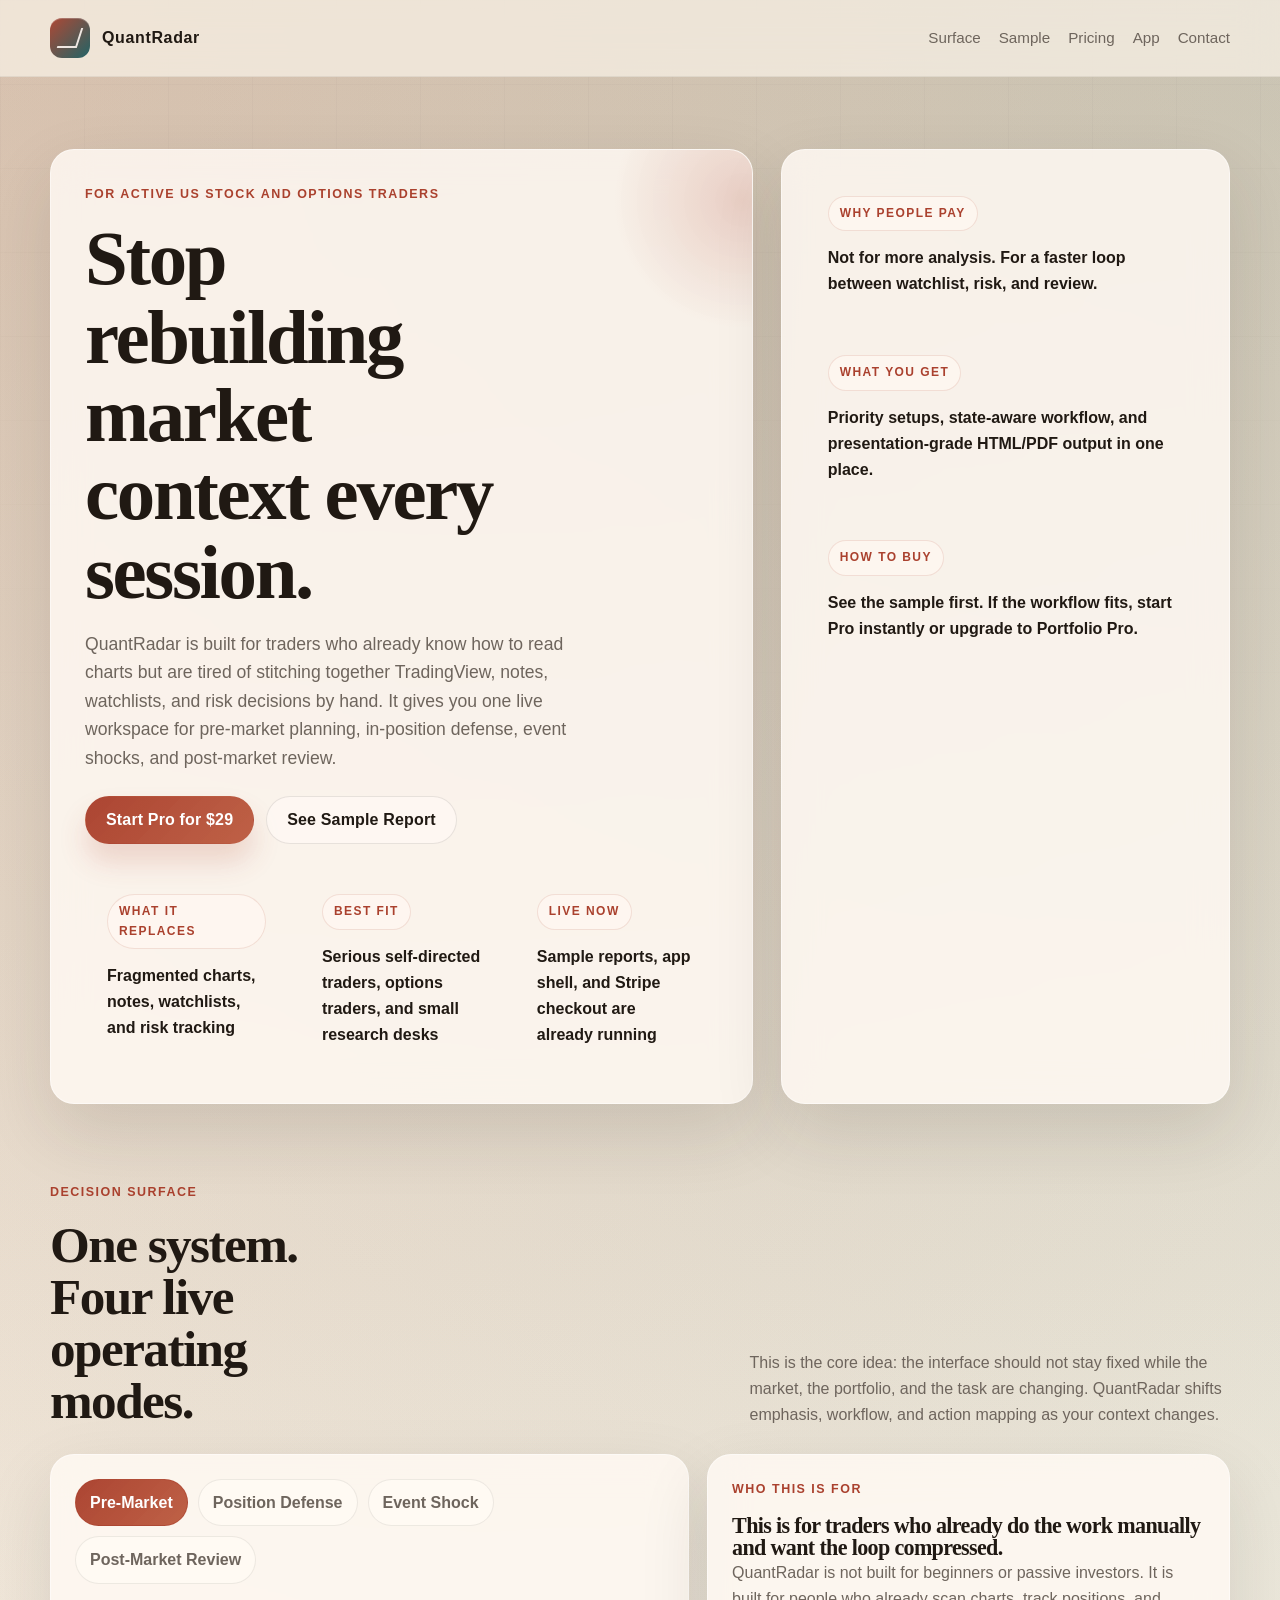
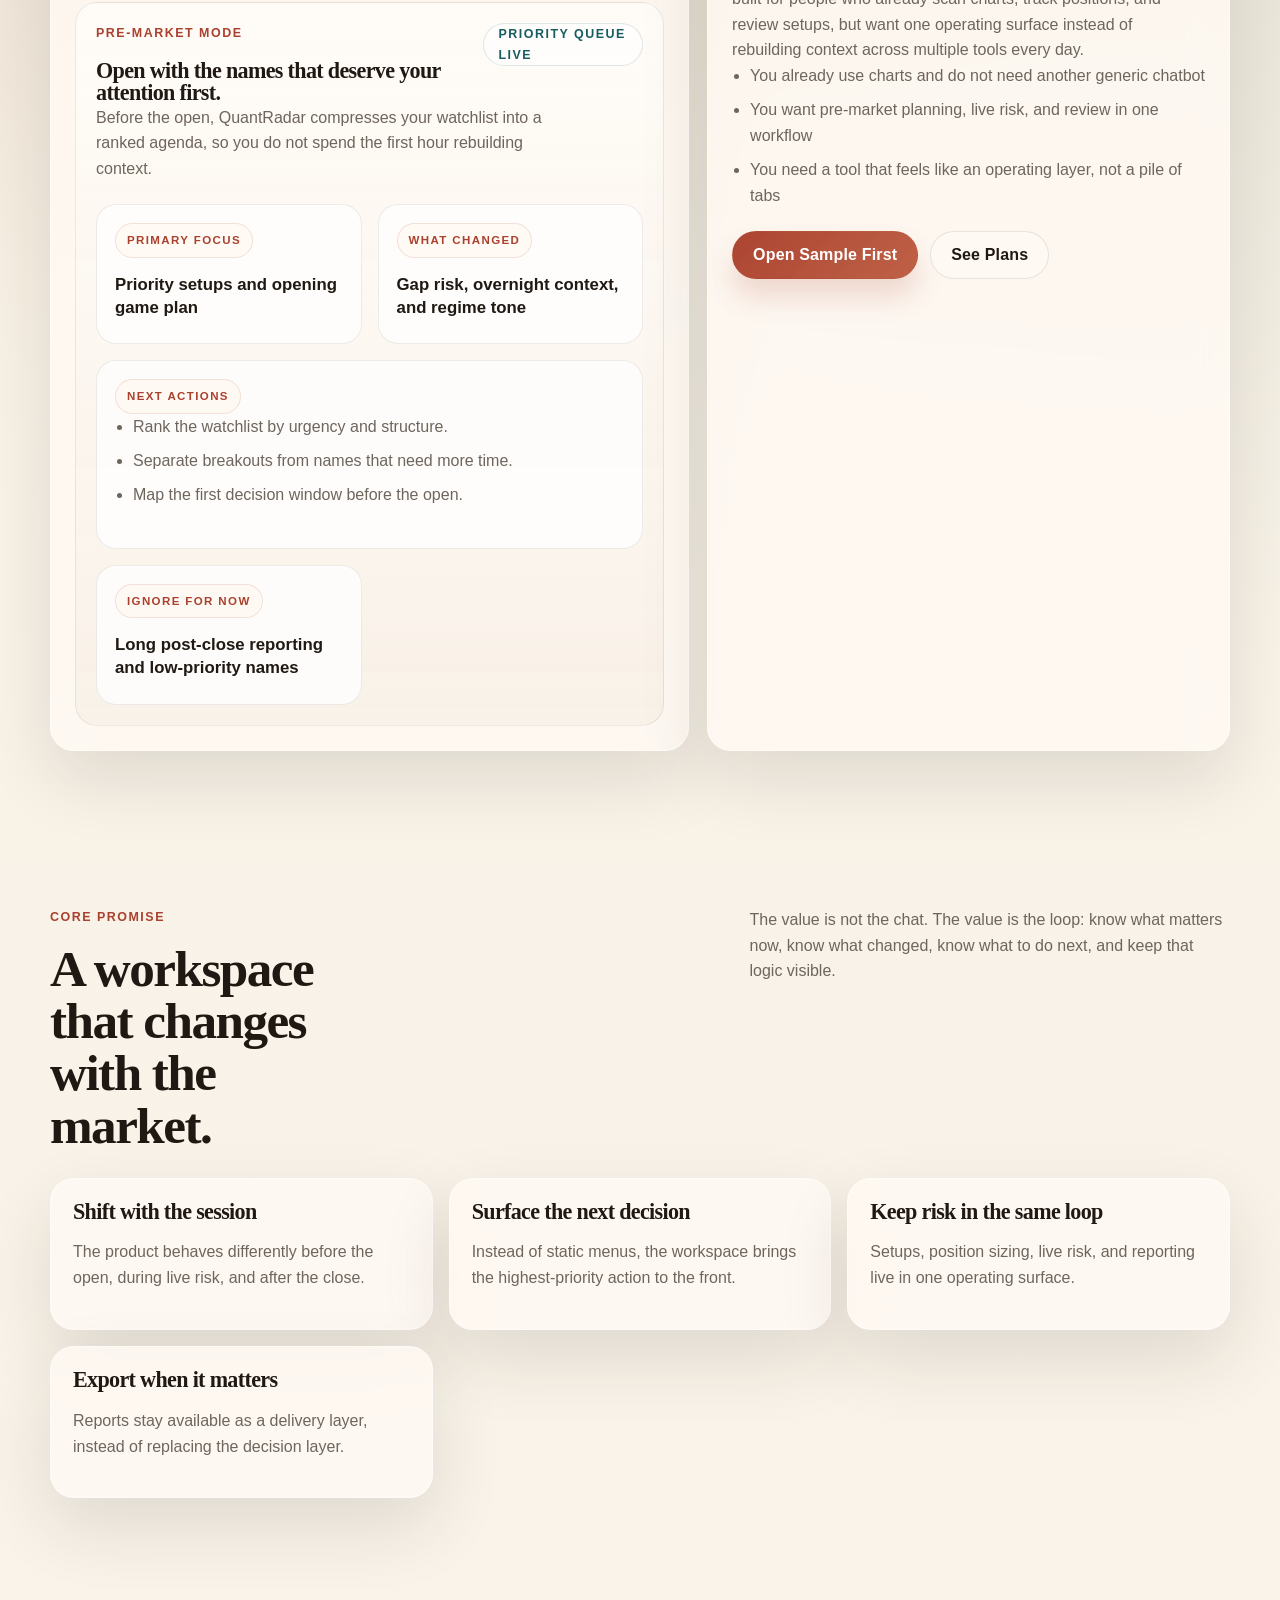
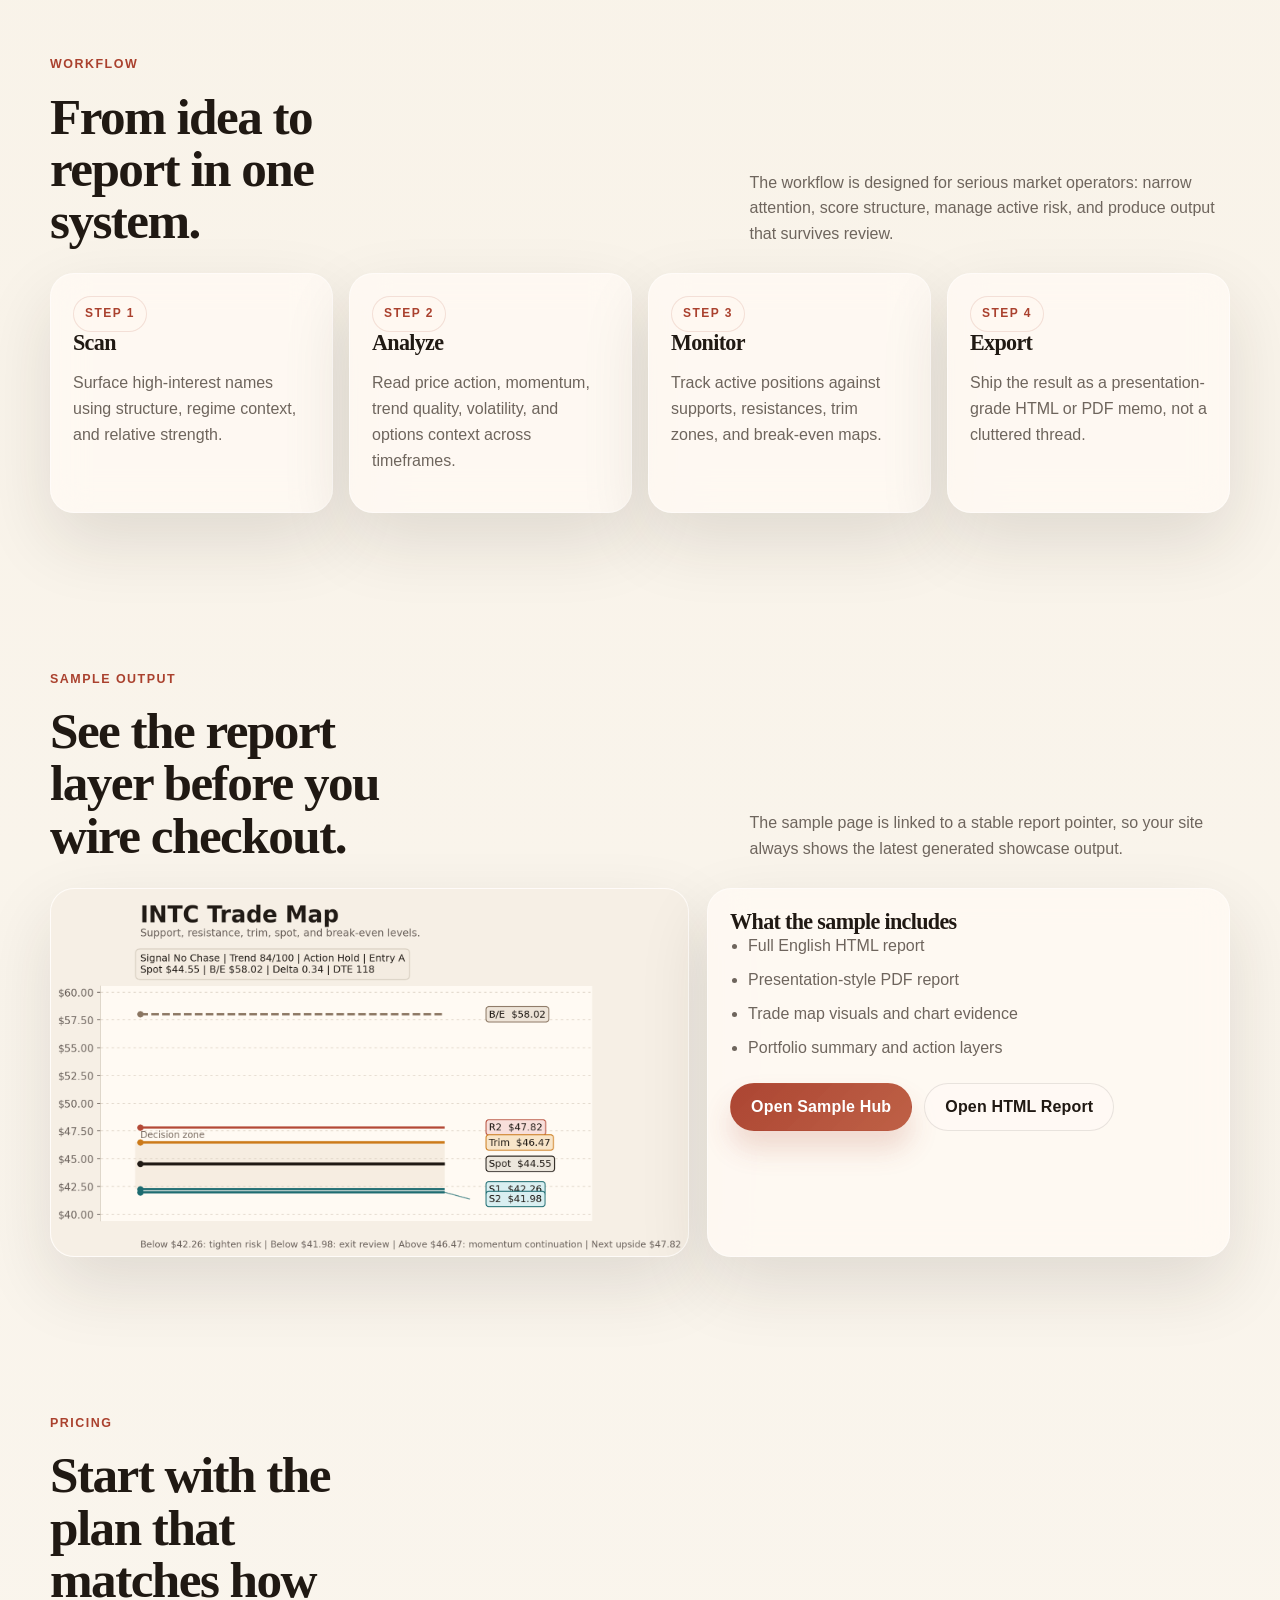
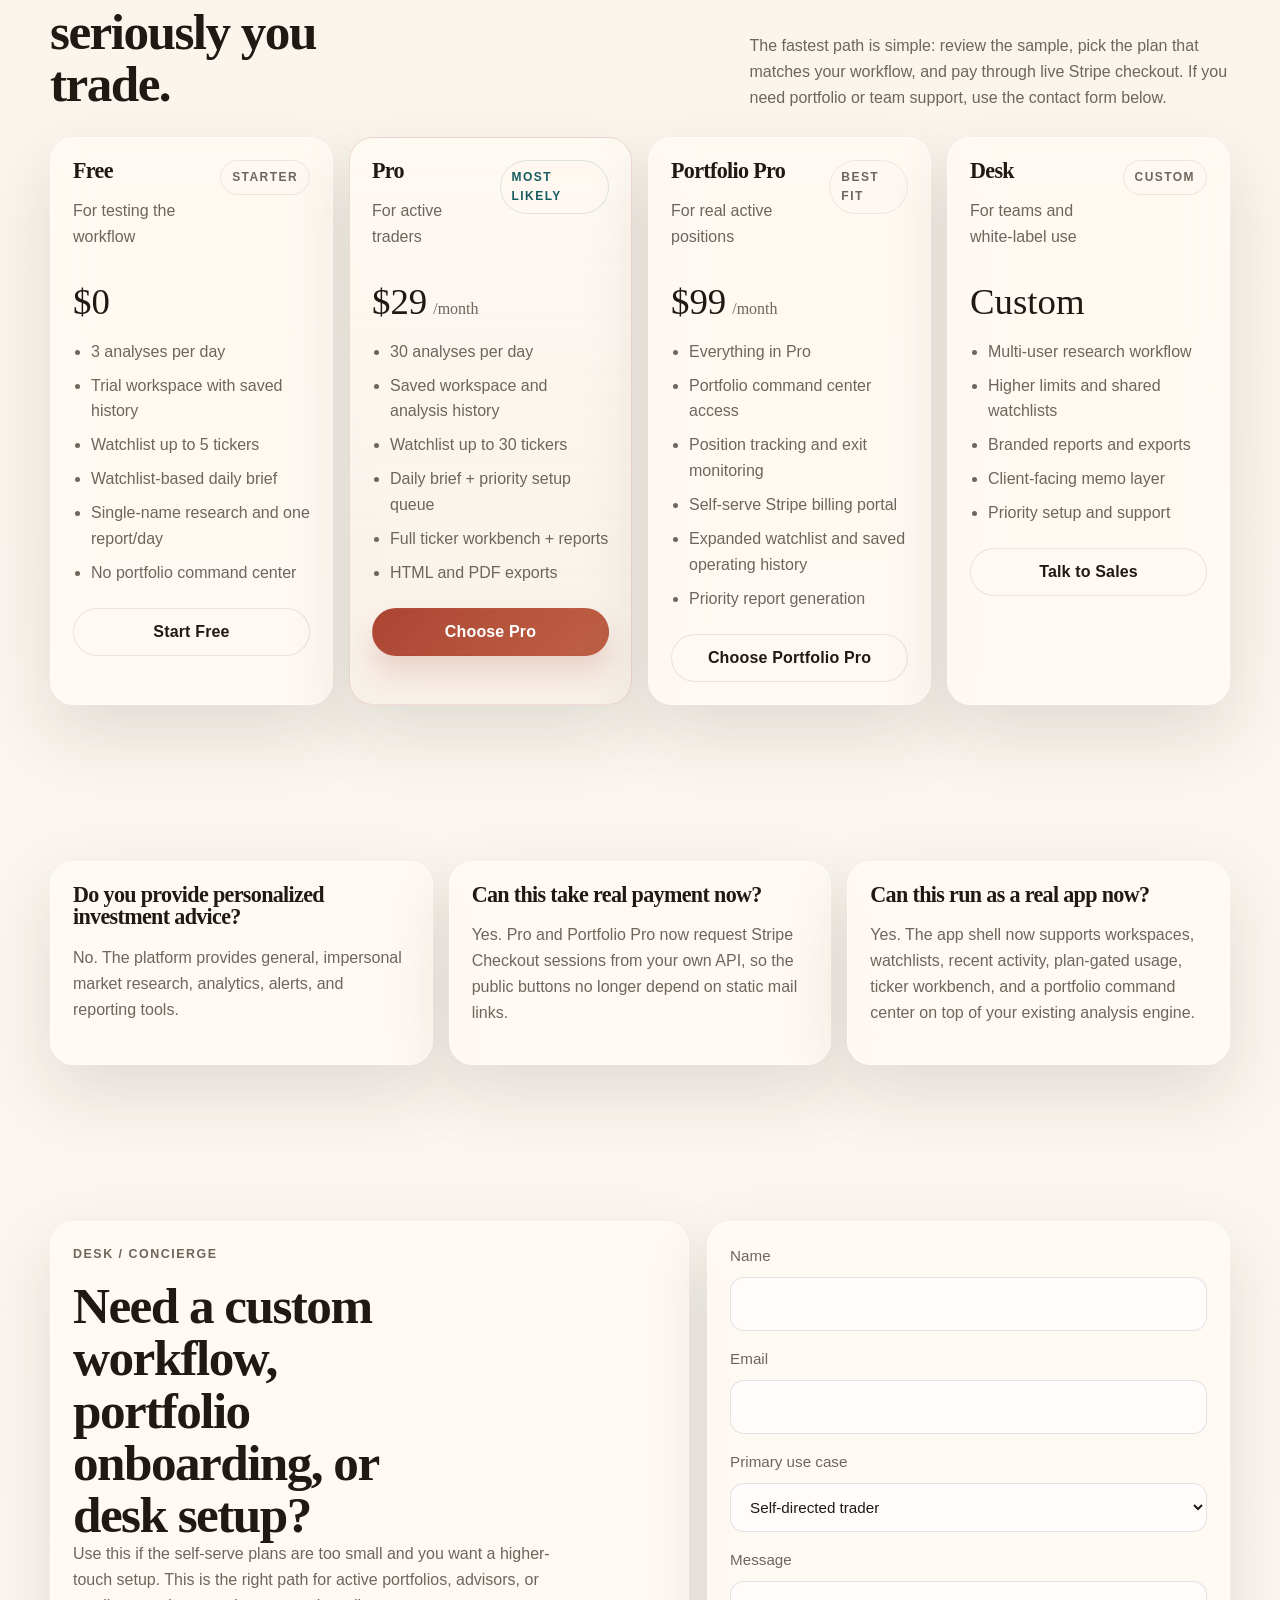
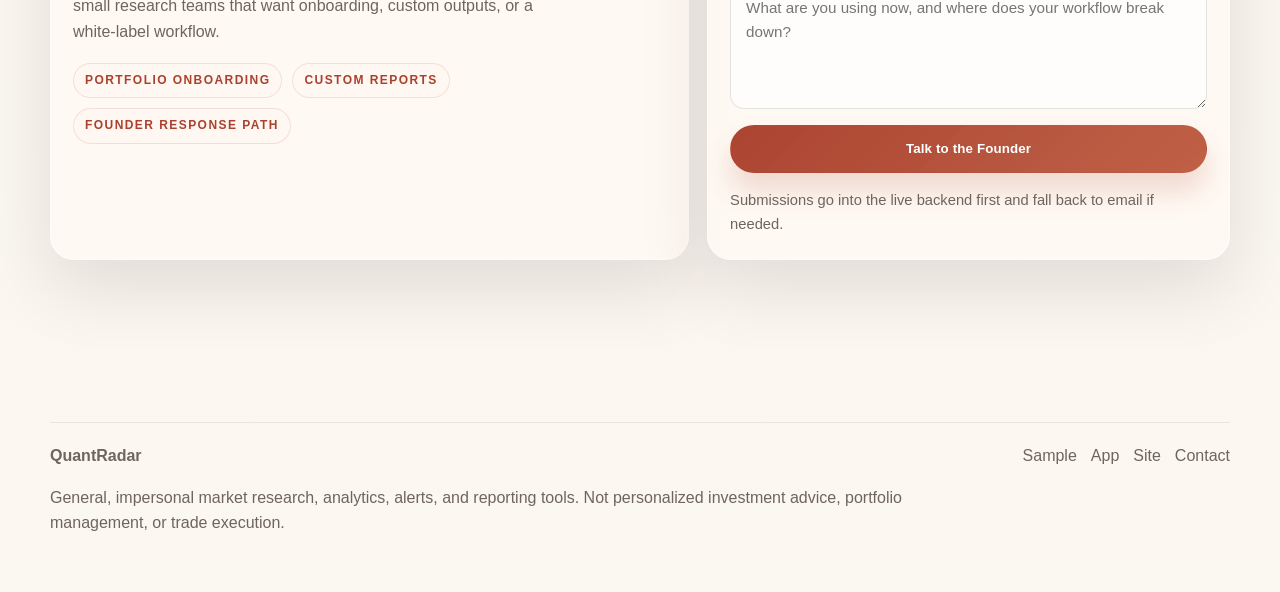
==== commit 4da30a72: "Tighten homepage sales copy" ====
--- a/index.html
+++ b/index.html
@@ -3,8 +3,8 @@
 <head>
   <meta charset="utf-8">
   <meta name="viewport" content="width=device-width, initial-scale=1">
-  <title>QuantRadar | The market changes. Your workspace should too.</title>
-  <meta name="description" content="QuantRadar is a dynamic market decision system that reorganizes research, risk, and reporting around the state of the market and your positions.">
+  <title>QuantRadar | One workspace for watchlist, risk, and review</title>
+  <meta name="description" content="QuantRadar helps active US stock and options traders replace fragmented charts, notes, watchlists, and risk tracking with one live decision workspace.">
   <link rel="stylesheet" href="./styles.css">
 </head>
 <body>
@@ -28,29 +28,30 @@
     <main>
       <section class="hero-block container">
         <div class="hero-copy card card-hero">
-          <p class="eyebrow">Dynamic market decision system</p>
-          <h1>The market changes. Your workspace should too.</h1>
+          <p class="eyebrow">For active US stock and options traders</p>
+          <h1>Stop rebuilding market context every session.</h1>
           <p class="hero-text">
-            QuantRadar is not a static dashboard and not another market chatbot.
-            It reorganizes your research, risk view, watchlist priorities, and next actions
-            around what is happening now: pre-market, in-position, event shock, or review mode.
+            QuantRadar is built for traders who already know how to read charts but are tired of
+            stitching together TradingView, notes, watchlists, and risk decisions by hand.
+            It gives you one live workspace for pre-market planning, in-position defense,
+            event shocks, and post-market review.
           </p>
           <div class="hero-actions">
-            <a class="button button-primary" href="#waitlist">Request Pilot Access</a>
-            <a class="button button-secondary" data-link="samplePageUrl" href="./sample.html">See Sample</a>
+            <a class="button button-primary" data-link="proCheckoutUrl" data-checkout-plan="pro" href="https://buy.stripe.com/aFa8wJ7w6fSAcpv6XXe7m00">Start Pro for $29</a>
+            <a class="button button-secondary" data-link="samplePageUrl" href="./sample.html">See Sample Report</a>
           </div>
           <div class="hero-strip">
             <div>
-              <span>Pre-market</span>
-              <strong>Build the agenda before the open</strong>
+              <span>What it replaces</span>
+              <strong>Fragmented charts, notes, watchlists, and risk tracking</strong>
             </div>
             <div>
-              <span>In position</span>
-              <strong>See risk before the market takes it</strong>
+              <span>Best fit</span>
+              <strong>Serious self-directed traders, options traders, and small research desks</strong>
             </div>
             <div>
-              <span>Event shock</span>
-              <strong>Switch to the right mode when volatility hits</strong>
+              <span>Live now</span>
+              <strong>Sample reports, app shell, and Stripe checkout are already running</strong>
             </div>
           </div>
         </div>
@@ -58,16 +59,16 @@
         <aside class="hero-side card">
           <div class="stat-stack">
             <div class="stat-card">
-              <span>Dynamic surface</span>
-              <strong>The same product shows a different interface when the state changes.</strong>
+              <span>Why people pay</span>
+              <strong>Not for more analysis. For a faster loop between watchlist, risk, and review.</strong>
             </div>
             <div class="stat-card">
-              <span>Decision engine</span>
-              <strong>Start with what matters now, not a fixed set of tabs and menus.</strong>
+              <span>What you get</span>
+              <strong>Priority setups, state-aware workflow, and presentation-grade HTML/PDF output in one place.</strong>
             </div>
             <div class="stat-card">
-              <span>Report layer</span>
-              <strong>When needed, export polished HTML and PDF output without leaving the loop.</strong>
+              <span>How to buy</span>
+              <strong>See the sample first. If the workflow fits, start Pro instantly or upgrade to Portfolio Pro.</strong>
             </div>
           </div>
         </aside>
@@ -133,21 +134,20 @@
           </article>
 
           <article class="card surface-copy-card">
-            <p class="eyebrow">Why this sells</p>
-            <h3>Users do not pay for more tabs. They pay for better decision timing.</h3>
+            <p class="eyebrow">Who This Is For</p>
+            <h3>This is for traders who already do the work manually and want the loop compressed.</h3>
             <p class="section-copy">
-              A static market app makes the user reconstruct context every time. A dynamic system
-              changes the interface because the state has changed. That saves attention, reduces
-              missed signals, and makes the product feel like a real operating surface instead of
-              a tool shelf.
+              QuantRadar is not built for beginners or passive investors. It is built for people
+              who already scan charts, track positions, and review setups, but want one operating
+              surface instead of rebuilding context across multiple tools every day.
             </p>
             <ul class="list-clean">
-              <li>Different workflow before the open, during a position, during volatility, and after the close</li>
-              <li>One workspace for discovery, sizing, monitoring, and report output</li>
-              <li>A clearer upgrade path from solo trader to portfolio workflow to desk product</li>
+              <li>You already use charts and do not need another generic chatbot</li>
+              <li>You want pre-market planning, live risk, and review in one workflow</li>
+              <li>You need a tool that feels like an operating layer, not a pile of tabs</li>
             </ul>
             <div class="hero-actions compact-actions">
-              <a class="button button-primary" data-link="startFreeUrl" href="./app.html">View Beta Access</a>
+              <a class="button button-primary" data-link="samplePageUrl" href="./sample.html">Open Sample First</a>
               <a class="button button-secondary" href="#pricing">See Plans</a>
             </div>
           </article>
@@ -254,11 +254,11 @@
         <div class="section-head">
           <div>
             <p class="eyebrow">Pricing</p>
-            <h2>Buy the operating layer you actually need.</h2>
+            <h2>Start with the plan that matches how seriously you trade.</h2>
           </div>
           <p class="section-copy">
-            Start with the workspace. Upgrade when you need a deeper watchlist,
-            portfolio command, and a more complete decision loop.
+            The fastest path is simple: review the sample, pick the plan that matches your workflow,
+            and pay through live Stripe checkout. If you need portfolio or team support, use the contact form below.
           </p>
         </div>
         <div class="pricing-grid">
@@ -360,17 +360,17 @@
       <section class="section container" id="waitlist">
         <div class="waitlist-layout">
           <div class="card waitlist-copy">
-            <p class="eyebrow">Pilot access</p>
-            <h2>Apply for the first serious-user cohort.</h2>
+            <p class="eyebrow">Desk / Concierge</p>
+            <h2>Need a custom workflow, portfolio onboarding, or desk setup?</h2>
             <p class="section-copy">
-              Use this for traders, research teams, or advisors who want a working decision surface
-              instead of another static research stack. The form posts into your FastAPI backend and
-              still falls back to email if the endpoint is unavailable.
+              Use this if the self-serve plans are too small and you want a higher-touch setup.
+              This is the right path for active portfolios, advisors, or small research teams that
+              want onboarding, custom outputs, or a white-label workflow.
             </p>
             <div class="config-hints">
-              <span>Server-backed lead capture</span>
-              <span>Email fallback</span>
-              <span>Stripe-ready conversion path</span>
+              <span>Portfolio onboarding</span>
+              <span>Custom reports</span>
+              <span>Founder response path</span>
             </div>
           </div>
           <form class="card waitlist-form" id="waitlist-form">
@@ -392,10 +392,10 @@
             </label>
             <label>
               <span>Message</span>
-              <textarea name="message" rows="4" placeholder="What should this replace in your current workflow?"></textarea>
+              <textarea name="message" rows="4" placeholder="What are you using now, and where does your workflow break down?"></textarea>
             </label>
-            <button class="button button-primary full" type="submit">Request Pilot Access</button>
-            <p class="form-note" id="form-note">Submissions post into your backend. If that endpoint is down, the form falls back to your company email.</p>
+            <button class="button button-primary full" type="submit">Talk to the Founder</button>
+            <p class="form-note" id="form-note">Submissions go into the live backend first and fall back to email if needed.</p>
           </form>
         </div>
       </section>
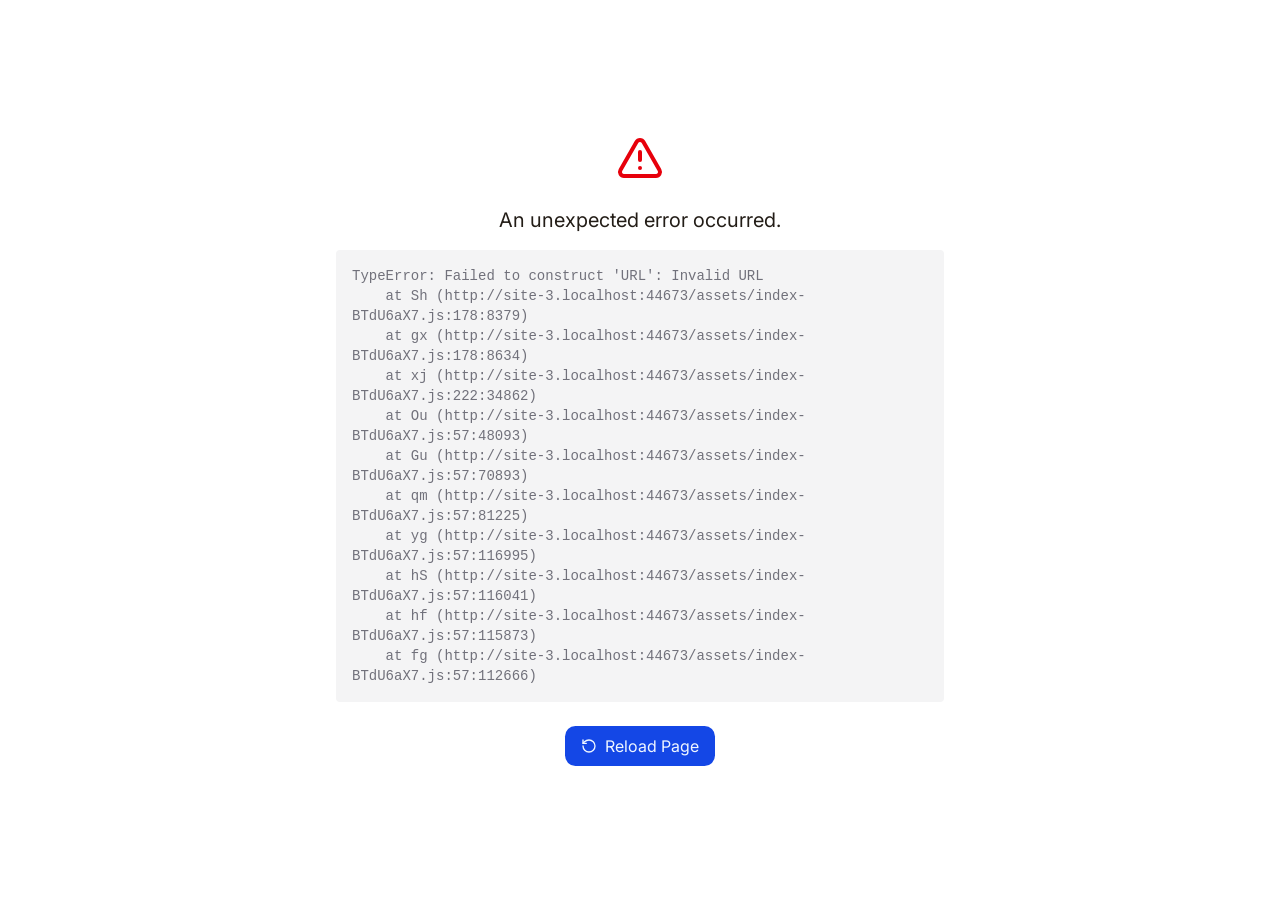
==== commit 5dd0bd8f: "Deploy Manus QuantRadar app frontend (built from quantradar repo)" ====
--- a/index.html
+++ b/index.html
@@ -1,426 +1,176 @@
-<!doctype html>
-<html lang="en">
-<head>
-  <meta charset="utf-8">
-  <meta name="viewport" content="width=device-width, initial-scale=1">
-  <title>QuantRadar | One workspace for watchlist, risk, and review</title>
-  <meta name="description" content="QuantRadar helps active US stock and options traders replace fragmented charts, notes, watchlists, and risk tracking with one live decision workspace.">
-  <link rel="stylesheet" href="./styles.css">
-</head>
-<body>
-  <div class="site-shell">
-    <header class="topbar">
-      <div class="container nav-row">
-        <a class="brand" href="./index.html">
-          <span class="brand-mark" aria-hidden="true"></span>
-          <span data-config-text="brandName">QuantRadar</span>
-        </a>
-        <nav class="nav-links">
-          <a href="#decision-surface">Surface</a>
-          <a href="#sample">Sample</a>
-          <a href="#pricing">Pricing</a>
-          <a data-link="startFreeUrl" href="./app.html">App</a>
-          <a href="#waitlist">Contact</a>
-        </nav>
-      </div>
-    </header>
-
-    <main>
-      <section class="hero-block container">
-        <div class="hero-copy card card-hero">
-          <p class="eyebrow">For active US stock and options traders</p>
-          <h1>Stop rebuilding market context every session.</h1>
-          <p class="hero-text">
-            QuantRadar is built for traders who already know how to read charts but are tired of
-            stitching together TradingView, notes, watchlists, and risk decisions by hand.
-            It gives you one live workspace for pre-market planning, in-position defense,
-            event shocks, and post-market review.
-          </p>
-          <div class="hero-actions">
-            <a class="button button-primary" data-link="proCheckoutUrl" data-checkout-plan="pro" href="https://buy.stripe.com/aFa8wJ7w6fSAcpv6XXe7m00">Start Pro for $29</a>
-            <a class="button button-secondary" data-link="samplePageUrl" href="./sample.html">See Sample Report</a>
-          </div>
-          <div class="hero-strip">
-            <div>
-              <span>What it replaces</span>
-              <strong>Fragmented charts, notes, watchlists, and risk tracking</strong>
-            </div>
-            <div>
-              <span>Best fit</span>
-              <strong>Serious self-directed traders, options traders, and small research desks</strong>
-            </div>
-            <div>
-              <span>Live now</span>
-              <strong>Sample reports, app shell, and Stripe checkout are already running</strong>
-            </div>
-          </div>
-        </div>
-
-        <aside class="hero-side card">
-          <div class="stat-stack">
-            <div class="stat-card">
-              <span>Why people pay</span>
-              <strong>Not for more analysis. For a faster loop between watchlist, risk, and review.</strong>
-            </div>
-            <div class="stat-card">
-              <span>What you get</span>
-              <strong>Priority setups, state-aware workflow, and presentation-grade HTML/PDF output in one place.</strong>
-            </div>
-            <div class="stat-card">
-              <span>How to buy</span>
-              <strong>See the sample first. If the workflow fits, start Pro instantly or upgrade to Portfolio Pro.</strong>
-            </div>
-          </div>
-        </aside>
-      </section>
-
-      <section class="section container" id="decision-surface">
-        <div class="section-head">
-          <div>
-            <p class="eyebrow">Decision surface</p>
-            <h2>One system. Four live operating modes.</h2>
-          </div>
-          <p class="section-copy">
-            This is the core idea: the interface should not stay fixed while the market,
-            the portfolio, and the task are changing. QuantRadar shifts emphasis,
-            workflow, and action mapping as your context changes.
-          </p>
-        </div>
-        <div class="surface-layout">
-          <article class="card surface-preview">
-            <div class="mode-switch" role="tablist" aria-label="Decision surface modes">
-              <button class="mode-pill is-active" type="button" data-mode="premarket">Pre-Market</button>
-              <button class="mode-pill" type="button" data-mode="position">Position Defense</button>
-              <button class="mode-pill" type="button" data-mode="event">Event Shock</button>
-              <button class="mode-pill" type="button" data-mode="review">Post-Market Review</button>
-            </div>
-
-            <div class="surface-frame">
-              <div class="surface-head">
-                <div>
-                  <p class="eyebrow" id="surface-mode-label">Pre-Market Mode</p>
-                  <h3 id="surface-title">Open with the names that deserve your attention first.</h3>
-                </div>
-                <span class="status-pill status-pill-hot" id="surface-state-pill">Priority Queue Live</span>
-              </div>
-              <p class="section-copy" id="surface-summary">
-                Before the open, the product compresses your watchlist into a ranked agenda,
-                so you do not spend the first hour rebuilding context.
-              </p>
-
-              <div class="surface-grid">
-                <article class="surface-card">
-                  <span>Primary focus</span>
-                  <strong id="surface-focus">Priority setups and opening game plan</strong>
-                </article>
-                <article class="surface-card">
-                  <span>What changed</span>
-                  <strong id="surface-change">Gap risk, overnight context, and regime tone</strong>
-                </article>
-                <article class="surface-card surface-card-list">
-                  <span>Next actions</span>
-                  <ul class="list-clean surface-list" id="surface-actions">
-                    <li>Rank the watchlist by urgency and structure.</li>
-                    <li>Separate breakouts from names that need more time.</li>
-                    <li>Map the first decision window before the open.</li>
-                  </ul>
-                </article>
-                <article class="surface-card">
-                  <span>Ignore for now</span>
-                  <strong id="surface-ignore">Long post-close reporting and low-priority names</strong>
-                </article>
-              </div>
-            </div>
-          </article>
-
-          <article class="card surface-copy-card">
-            <p class="eyebrow">Who This Is For</p>
-            <h3>This is for traders who already do the work manually and want the loop compressed.</h3>
-            <p class="section-copy">
-              QuantRadar is not built for beginners or passive investors. It is built for people
-              who already scan charts, track positions, and review setups, but want one operating
-              surface instead of rebuilding context across multiple tools every day.
-            </p>
-            <ul class="list-clean">
-              <li>You already use charts and do not need another generic chatbot</li>
-              <li>You want pre-market planning, live risk, and review in one workflow</li>
-              <li>You need a tool that feels like an operating layer, not a pile of tabs</li>
-            </ul>
-            <div class="hero-actions compact-actions">
-              <a class="button button-primary" data-link="samplePageUrl" href="./sample.html">Open Sample First</a>
-              <a class="button button-secondary" href="#pricing">See Plans</a>
-            </div>
-          </article>
-        </div>
-      </section>
-
-      <section class="section container" id="proof">
-        <div class="section-head compact">
-          <div>
-            <p class="eyebrow">Core promise</p>
-            <h2>A workspace that changes with the market.</h2>
-          </div>
-          <p class="section-copy">
-            The value is not the chat. The value is the loop: know what matters now,
-            know what changed, know what to do next, and keep that logic visible.
-          </p>
-        </div>
-        <div class="proof-grid">
-          <article class="proof-card card">
-            <h3>Shift with the session</h3>
-            <p>The product behaves differently before the open, during live risk, and after the close.</p>
-          </article>
-          <article class="proof-card card">
-            <h3>Surface the next decision</h3>
-            <p>Instead of static menus, the workspace brings the highest-priority action to the front.</p>
-          </article>
-          <article class="proof-card card">
-            <h3>Keep risk in the same loop</h3>
-            <p>Setups, position sizing, live risk, and reporting live in one operating surface.</p>
-          </article>
-          <article class="proof-card card">
-            <h3>Export when it matters</h3>
-            <p>Reports stay available as a delivery layer, instead of replacing the decision layer.</p>
-          </article>
-        </div>
-      </section>
-
-      <section class="section container" id="workflow">
-        <div class="section-head">
-          <div>
-            <p class="eyebrow">Workflow</p>
-            <h2>From idea to report in one system.</h2>
-          </div>
-          <p class="section-copy">
-            The workflow is designed for serious market operators: narrow attention,
-            score structure, manage active risk, and produce output that survives review.
-          </p>
-        </div>
-        <div class="workflow-grid">
-          <article class="workflow-card card">
-            <span class="step">Step 1</span>
-            <h3>Scan</h3>
-            <p>Surface high-interest names using structure, regime context, and relative strength.</p>
-          </article>
-          <article class="workflow-card card">
-            <span class="step">Step 2</span>
-            <h3>Analyze</h3>
-            <p>Read price action, momentum, trend quality, volatility, and options context across timeframes.</p>
-          </article>
-          <article class="workflow-card card">
-            <span class="step">Step 3</span>
-            <h3>Monitor</h3>
-            <p>Track active positions against supports, resistances, trim zones, and break-even maps.</p>
-          </article>
-          <article class="workflow-card card">
-            <span class="step">Step 4</span>
-            <h3>Export</h3>
-            <p>Ship the result as a presentation-grade HTML or PDF memo, not a cluttered thread.</p>
-          </article>
-        </div>
-      </section>
-
-      <section class="section container" id="sample">
-        <div class="section-head">
-          <div>
-            <p class="eyebrow">Sample output</p>
-            <h2>See the report layer before you wire checkout.</h2>
-          </div>
-          <p class="section-copy">
-            The sample page is linked to a stable report pointer, so your site always shows the latest generated showcase output.
-          </p>
-        </div>
-        <div class="sample-layout">
-          <div class="sample-preview card sample-visual">
-            <img src="./reports/sample-site-current/assets/INTC_trade_map.png" alt="INTC trade map preview">
-          </div>
-          <div class="sample-copy card">
-            <h3>What the sample includes</h3>
-            <ul class="list-clean">
-              <li>Full English HTML report</li>
-              <li>Presentation-style PDF report</li>
-              <li>Trade map visuals and chart evidence</li>
-              <li>Portfolio summary and action layers</li>
-            </ul>
-            <div class="hero-actions compact-actions">
-              <a class="button button-primary" data-link="samplePageUrl" href="./sample.html">Open Sample Hub</a>
-              <a class="button button-secondary" data-link="sampleReportHtml" href="./reports/sample-site-current/report.html">Open HTML Report</a>
-            </div>
-          </div>
-        </div>
-      </section>
-
-      <section class="section container" id="pricing">
-        <div class="section-head">
-          <div>
-            <p class="eyebrow">Pricing</p>
-            <h2>Start with the plan that matches how seriously you trade.</h2>
-          </div>
-          <p class="section-copy">
-            The fastest path is simple: review the sample, pick the plan that matches your workflow,
-            and pay through live Stripe checkout. If you need portfolio or team support, use the contact form below.
-          </p>
-        </div>
-        <div class="pricing-grid">
-          <article class="plan card">
-            <div class="plan-head">
-              <div>
-                <h3>Free</h3>
-                <p>For testing the workflow</p>
-              </div>
-              <span class="badge">Starter</span>
-            </div>
-            <div class="price">$0</div>
-            <ul class="list-clean">
-              <li>3 analyses per day</li>
-              <li>Trial workspace with saved history</li>
-              <li>Watchlist up to 5 tickers</li>
-              <li>Watchlist-based daily brief</li>
-              <li>Single-name research and one report/day</li>
-              <li>No portfolio command center</li>
-            </ul>
-            <a class="button button-secondary full" data-link="startFreeUrl" href="#waitlist">Start Free</a>
-          </article>
-          <article class="plan card featured-plan">
-            <div class="plan-head">
-              <div>
-                <h3>Pro</h3>
-                <p>For active traders</p>
-              </div>
-              <span class="badge badge-strong">Most likely</span>
-            </div>
-            <div class="price">$29<span>/month</span></div>
-            <ul class="list-clean">
-              <li>30 analyses per day</li>
-              <li>Saved workspace and analysis history</li>
-              <li>Watchlist up to 30 tickers</li>
-              <li>Daily brief + priority setup queue</li>
-              <li>Full ticker workbench + reports</li>
-              <li>HTML and PDF exports</li>
-            </ul>
-            <a class="button button-primary full" data-link="proCheckoutUrl" data-checkout-plan="pro" href="https://buy.stripe.com/aFa8wJ7w6fSAcpv6XXe7m00">Choose Pro</a>
-          </article>
-          <article class="plan card">
-            <div class="plan-head">
-              <div>
-                <h3>Portfolio Pro</h3>
-                <p>For real active positions</p>
-              </div>
-              <span class="badge">Best fit</span>
-            </div>
-            <div class="price">$99<span>/month</span></div>
-            <ul class="list-clean">
-              <li>Everything in Pro</li>
-              <li>Portfolio command center access</li>
-              <li>Position tracking and exit monitoring</li>
-              <li>Self-serve Stripe billing portal</li>
-              <li>Expanded watchlist and saved operating history</li>
-              <li>Priority report generation</li>
-            </ul>
-            <a class="button button-secondary full" data-link="portfolioCheckoutUrl" data-checkout-plan="portfolio-pro" href="https://buy.stripe.com/5kQ5kx8Aa5dWgFL4PPe7m01">Choose Portfolio Pro</a>
-          </article>
-          <article class="plan card">
-            <div class="plan-head">
-              <div>
-                <h3>Desk</h3>
-                <p>For teams and white-label use</p>
-              </div>
-              <span class="badge">Custom</span>
-            </div>
-            <div class="price">Custom</div>
-            <ul class="list-clean">
-              <li>Multi-user research workflow</li>
-              <li>Higher limits and shared watchlists</li>
-              <li>Branded reports and exports</li>
-              <li>Client-facing memo layer</li>
-              <li>Priority setup and support</li>
-            </ul>
-            <a class="button button-secondary full" data-link="deskContactUrl" href="#waitlist">Talk to Sales</a>
-          </article>
-        </div>
-      </section>
-
-      <section class="section container" id="faq">
-        <div class="faq-grid">
-          <article class="card faq-card">
-            <h3>Do you provide personalized investment advice?</h3>
-            <p>No. The platform provides general, impersonal market research, analytics, alerts, and reporting tools.</p>
-          </article>
-          <article class="card faq-card">
-            <h3>Can this take real payment now?</h3>
-            <p>Yes. Pro and Portfolio Pro now request Stripe Checkout sessions from your own API, so the public buttons no longer depend on static mail links.</p>
-          </article>
-          <article class="card faq-card">
-            <h3>Can this run as a real app now?</h3>
-            <p>Yes. The app shell now supports workspaces, watchlists, recent activity, plan-gated usage, ticker workbench, and a portfolio command center on top of your existing analysis engine.</p>
-          </article>
-        </div>
-      </section>
-
-      <section class="section container" id="waitlist">
-        <div class="waitlist-layout">
-          <div class="card waitlist-copy">
-            <p class="eyebrow">Desk / Concierge</p>
-            <h2>Need a custom workflow, portfolio onboarding, or desk setup?</h2>
-            <p class="section-copy">
-              Use this if the self-serve plans are too small and you want a higher-touch setup.
-              This is the right path for active portfolios, advisors, or small research teams that
-              want onboarding, custom outputs, or a white-label workflow.
-            </p>
-            <div class="config-hints">
-              <span>Portfolio onboarding</span>
-              <span>Custom reports</span>
-              <span>Founder response path</span>
-            </div>
-          </div>
-          <form class="card waitlist-form" id="waitlist-form">
-            <label>
-              <span>Name</span>
-              <input type="text" name="name" required>
-            </label>
-            <label>
-              <span>Email</span>
-              <input type="email" name="email" required>
-            </label>
-            <label>
-              <span>Primary use case</span>
-              <select name="use_case">
-                <option value="self-directed trader">Self-directed trader</option>
-                <option value="research team">Research team</option>
-                <option value="advisor / desk">Advisor / desk</option>
-              </select>
-            </label>
-            <label>
-              <span>Message</span>
-              <textarea name="message" rows="4" placeholder="What are you using now, and where does your workflow break down?"></textarea>
-            </label>
-            <button class="button button-primary full" type="submit">Talk to the Founder</button>
-            <p class="form-note" id="form-note">Submissions go into the live backend first and fall back to email if needed.</p>
-          </form>
-        </div>
-      </section>
-    </main>
-
-    <footer class="footer">
-      <div class="container footer-row">
-        <div>
-          <strong data-config-text="brandName">QuantRadar</strong>
-          <p>
-            General, impersonal market research, analytics, alerts, and reporting tools.
-            Not personalized investment advice, portfolio management, or trade execution.
-          </p>
-        </div>
-        <div class="footer-links">
-          <a href="./sample.html">Sample</a>
-          <a data-link="startFreeUrl" href="./app.html">App</a>
-          <a data-link="siteUrl" href="https://quantradar.one">Site</a>
-          <a data-link="contactMailto" href="mailto:fortuneinsight@outlook.com?subject=QuantRadar%20Launch%20Inquiry">Contact</a>
-        </div>
-      </div>
-    </footer>
-  </div>
-
-  <script src="./site-config.js"></script>
-  <script src="./app.js"></script>
-</body>
-</html>
+<!doctype html>
+<html lang="en">
+
+  <head>
+    <meta charset="UTF-8" />
+    <meta name="viewport" content="width=device-width, initial-scale=1.0, maximum-scale=1" />
+    
+    <!-- Primary Meta Tags -->
+    <title>QuantRadar - Stock Pattern Recognition & Trading Analysis</title>
+    <meta name="title" content="QuantRadar - Stock Pattern Recognition & Trading Analysis" />
+    <meta name="description" content="Detect 29+ chart patterns with AI-powered scoring. Volume-price validation, options strategies, and multi-timeframe analysis for smarter trades." />
+    <meta name="keywords" content="stock pattern recognition, chart analysis, options trading, quantitative scoring, volume-price validation, trading signals" />
+    <meta name="author" content="QuantRadar" />
+    <meta name="robots" content="index, follow" />
+    <meta name="language" content="English" />
+    <meta name="revisit-after" content="7 days" />
+    
+    <!-- Canonical URL -->
+    <link rel="canonical" href="https://quantradar.one/" />
+    
+    <!-- Open Graph / Facebook -->
+    <meta property="og:type" content="website" />
+    <meta property="og:url" content="https://quantradar.one/" />
+    <meta property="og:title" content="QuantRadar - Stock Pattern Recognition & Trading Analysis" />
+    <meta property="og:description" content="Detect 29+ chart patterns with AI-powered scoring. Volume-price validation, options strategies, and multi-timeframe analysis for smarter trades." />
+    <meta property="og:image" content="https://files.manuscdn.com/user_upload_by_module/session_file/310419663030286231/JJtkbbsKFMotAEEE.png" />
+    <meta property="og:image:width" content="1200" />
+    <meta property="og:image:height" content="630" />
+    <meta property="og:site_name" content="QuantRadar" />
+    <meta property="og:locale" content="en_US" />
+    
+    <!-- Twitter Card -->
+    <meta name="twitter:card" content="summary_large_image" />
+    <meta name="twitter:url" content="https://quantradar.one/" />
+    <meta name="twitter:title" content="QuantRadar - Stock Pattern Recognition & Trading Analysis" />
+    <meta name="twitter:description" content="Detect 29+ chart patterns with AI-powered scoring. Volume-price validation, options strategies, and multi-timeframe analysis for smarter trades." />
+    <meta name="twitter:image" content="https://files.manuscdn.com/user_upload_by_module/session_file/310419663030286231/JJtkbbsKFMotAEEE.png" />
+    
+    <!-- Google Search Console Verification: add your code via env variable or directly here -->
+    
+    <!-- Hreflang Alternate Language Links -->
+    <link rel="alternate" hreflang="en" href="https://quantradar.one/?lang=en" />
+    <link rel="alternate" hreflang="zh-CN" href="https://quantradar.one/?lang=zh-CN" />
+    <link rel="alternate" hreflang="zh-TW" href="https://quantradar.one/?lang=zh-TW" />
+    <link rel="alternate" hreflang="ko" href="https://quantradar.one/?lang=ko" />
+    <link rel="alternate" hreflang="x-default" href="https://quantradar.one/" />
+    
+    <!-- Additional SEO Meta Tags -->
+    <meta name="theme-color" content="#6366f1" />
+    <meta name="msapplication-TileColor" content="#6366f1" />
+    <meta name="apple-mobile-web-app-capable" content="yes" />
+    <meta name="apple-mobile-web-app-status-bar-style" content="black-translucent" />
+    <meta name="apple-mobile-web-app-title" content="QuantRadar" />
+    
+    <!-- Structured Data (JSON-LD) -->
+    <script type="application/ld+json">
+    {
+      "@context": "https://schema.org",
+      "@type": "SoftwareApplication",
+      "name": "QuantRadar",
+      "applicationCategory": "FinanceApplication",
+      "operatingSystem": "Web Browser",
+      "description": "Professional stock pattern recognition and options trading analysis platform using advanced quantitative methods and gate mechanism.",
+      "offers": {
+        "@type": "AggregateOffer",
+        "lowPrice": "0",
+        "highPrice": "79.99",
+        "priceCurrency": "USD",
+        "offerCount": "3"
+      },
+      "featureList": [
+        "29+ Chart Pattern Detection",
+        "Volume-Price Validation",
+        "Options Strategy Recommendations",
+        "Composite Scoring System (0-100)",
+        "Market Health Gate Check",
+        "7-Day Free Trial"
+      ]
+    }
+    </script>
+    
+    <!-- Organization Schema -->
+    <script type="application/ld+json">
+    {
+      "@context": "https://schema.org",
+      "@type": "Organization",
+      "name": "QuantRadar",
+      "url": "https://quantradar.one/",
+      "logo": "https://quantradar.one/logo.png",
+      "sameAs": [],
+      "contactPoint": {
+        "@type": "ContactPoint",
+        "contactType": "customer service",
+        "availableLanguage": ["English"]
+      }
+    }
+    </script>
+    
+    <!-- Preconnect for performance -->
+    <link rel="preconnect" href="https://fonts.googleapis.com" />
+    <link rel="preconnect" href="https://fonts.gstatic.com" crossorigin />
+    <link href="https://fonts.googleapis.com/css2?family=Inter:wght@300;400;500;600;700&family=JetBrains+Mono:wght@400;500&display=swap" rel="stylesheet" />
+    <script type="module" crossorigin src="/assets/index-BTdU6aX7.js"></script>
+    <link rel="stylesheet" crossorigin href="/assets/index-8pbwzlje.css">
+  </head>
+
+  <body>
+    <script id="manus-runtime">window.__MANUS_HOST_DEV__ = false;
+(function(){"use strict";var Mr={exports:{}},Kn={};/**
+ * @license React
+ * react-jsx-runtime.production.js
+ *
+ * Copyright (c) Meta Platforms, Inc. and affiliates.
+ *
+ * This source code is licensed under the MIT license found in the
+ * LICENSE file in the root directory of this source tree.
+ */var $c;function um(){if($c)return Kn;$c=1;var r=Symbol.for("react.transitional.element"),i=Symbol.for("react.fragment");function c(s,d,m){var x=null;if(m!==void 0&&(x=""+m),d.key!==void 0&&(x=""+d.key),"key"in d){m={};for(var R in d)R!=="key"&&(m[R]=d[R])}else m=d;return d=m.ref,{$$typeof:r,type:s,key:x,ref:d!==void 0?d:null,props:m}}return Kn.Fragment=i,Kn.jsx=c,Kn.jsxs=c,Kn}var Fc;function dm(){return Fc||(Fc=1,Mr.exports=um()),Mr.exports}var h=dm(),Ar={exports:{}},Pn={},Rr={exports:{}},Nr={};/**
+ * @license React
+ * scheduler.production.js
+ *
+ * Copyright (c) Meta Platforms, Inc. and affiliates.
+ *
+ * This source code is licensed under the MIT license found in the
+ * LICENSE file in the root directory of this source tree.
+ */var Ic;function fm(){return Ic||(Ic=1,function(r){function i(A,q){var B=A.length;A.push(q);t:for(;0<B;){var bt=B-1>>>1,p=A[bt];if(0<d(p,q))A[bt]=q,A[B]=p,B=bt;else break t}}function c(A){return A.length===0?null:A[0]}function s(A){if(A.length===0)return null;var q=A[0],B=A.pop();if(B!==q){A[0]=B;t:for(var bt=0,p=A.length,O=p>>>1;bt<O;){var X=2*(bt+1)-1,G=A[X],Z=X+1,st=A[Z];if(0>d(G,B))Z<p&&0>d(st,G)?(A[bt]=st,A[Z]=B,bt=Z):(A[bt]=G,A[X]=B,bt=X);else if(Z<p&&0>d(st,B))A[bt]=st,A[Z]=B,bt=Z;else break t}}return q}function d(A,q){var B=A.sortIndex-q.sortIndex;return B!==0?B:A.id-q.id}if(r.unstable_now=void 0,typeof performance=="object"&&typeof performance.now=="function"){var m=performance;r.unstable_now=function(){return m.now()}}else{var x=Date,R=x.now();r.unstable_now=function(){return x.now()-R}}var C=[],v=[],D=1,j=null,J=3,at=!1,$=!1,nt=!1,ct=!1,ht=typeof setTimeout=="function"?setTimeout:null,St=typeof clearTimeout=="function"?clearTimeout:null,_=typeof setImmediate<"u"?setImmediate:null;function Y(A){for(var q=c(v);q!==null;){if(q.callback===null)s(v);else if(q.startTime<=A)s(v),q.sortIndex=q.expirationTime,i(C,q);else break;q=c(v)}}function H(A){if(nt=!1,Y(A),!$)if(c(C)!==null)$=!0,it||(it=!0,Bt());else{var q=c(v);q!==null&&Mt(H,q.startTime-A)}}var it=!1,rt=-1,V=5,xt=-1;function Be(){return ct?!0:!(r.unstable_now()-xt<V)}function te(){if(ct=!1,it){var A=r.unstable_now();xt=A;var q=!0;try{t:{$=!1,nt&&(nt=!1,St(rt),rt=-1),at=!0;var B=J;try{e:{for(Y(A),j=c(C);j!==null&&!(j.expirationTime>A&&Be());){var bt=j.callback;if(typeof bt=="function"){j.callback=null,J=j.priorityLevel;var p=bt(j.expirationTime<=A);if(A=r.unstable_now(),typeof p=="function"){j.callback=p,Y(A),q=!0;break e}j===c(C)&&s(C),Y(A)}else s(C);j=c(C)}if(j!==null)q=!0;else{var O=c(v);O!==null&&Mt(H,O.startTime-A),q=!1}}break t}finally{j=null,J=B,at=!1}q=void 0}}finally{q?Bt():it=!1}}}var Bt;if(typeof _=="function")Bt=function(){_(te)};else if(typeof MessageChannel<"u"){var me=new MessageChannel,Se=me.port2;me.port1.onmessage=te,Bt=function(){Se.postMessage(null)}}else Bt=function(){ht(te,0)};function Mt(A,q){rt=ht(function(){A(r.unstable_now())},q)}r.unstable_IdlePriority=5,r.unstable_ImmediatePriority=1,r.unstable_LowPriority=4,r.unstable_NormalPriority=3,r.unstable_Profiling=null,r.unstable_UserBlockingPriority=2,r.unstable_cancelCallback=function(A){A.callback=null},r.unstable_forceFrameRate=function(A){0>A||125<A?console.error("forceFrameRate takes a positive int between 0 and 125, forcing frame rates higher than 125 fps is not supported"):V=0<A?Math.floor(1e3/A):5},r.unstable_getCurrentPriorityLevel=function(){return J},r.unstable_next=function(A){switch(J){case 1:case 2:case 3:var q=3;break;default:q=J}var B=J;J=q;try{return A()}finally{J=B}},r.unstable_requestPaint=function(){ct=!0},r.unstable_runWithPriority=function(A,q){switch(A){case 1:case 2:case 3:case 4:case 5:break;default:A=3}var B=J;J=A;try{return q()}finally{J=B}},r.unstable_scheduleCallback=function(A,q,B){var bt=r.unstable_now();switch(typeof B=="object"&&B!==null?(B=B.delay,B=typeof B=="number"&&0<B?bt+B:bt):B=bt,A){case 1:var p=-1;break;case 2:p=250;break;case 5:p=1073741823;break;case 4:p=1e4;break;default:p=5e3}return p=B+p,A={id:D++,callback:q,priorityLevel:A,startTime:B,expirationTime:p,sortIndex:-1},B>bt?(A.sortIndex=B,i(v,A),c(C)===null&&A===c(v)&&(nt?(St(rt),rt=-1):nt=!0,Mt(H,B-bt))):(A.sortIndex=p,i(C,A),$||at||($=!0,it||(it=!0,Bt()))),A},r.unstable_shouldYield=Be,r.unstable_wrapCallback=function(A){var q=J;return function(){var B=J;J=q;try{return A.apply(this,arguments)}finally{J=B}}}}(Nr)),Nr}var tu;function hm(){return tu||(tu=1,Rr.exports=fm()),Rr.exports}var zr={exports:{}},ut={};/**
+ * @license React
+ * react.production.js
+ *
+ * Copyright (c) Meta Platforms, Inc. and affiliates.
+ *
+ * This source code is licensed under the MIT license found in the
+ * LICENSE file in the root directory of this source tree.
+ */var eu;function mm(){if(eu)return ut;eu=1;var r=Symbol.for("react.transitional.element"),i=Symbol.for("react.portal"),c=Symbol.for("react.fragment"),s=Symbol.for("react.strict_mode"),d=Symbol.for("react.profiler"),m=Symbol.for("react.consumer"),x=Symbol.for("react.context"),R=Symbol.for("react.forward_ref"),C=Symbol.for("react.suspense"),v=Symbol.for("react.memo"),D=Symbol.for("react.lazy"),j=Symbol.iterator;function J(p){return p===null||typeof p!="object"?null:(p=j&&p[j]||p["@@iterator"],typeof p=="function"?p:null)}var at={isMounted:function(){return!1},enqueueForceUpdate:function(){},enqueueReplaceState:function(){},enqueueSetState:function(){}},$=Object.assign,nt={};function ct(p,O,X){this.props=p,this.context=O,this.refs=nt,this.updater=X||at}ct.prototype.isReactComponent={},ct.prototype.setState=function(p,O){if(typeof p!="object"&&typeof p!="function"&&p!=null)throw Error("takes an object of state variables to update or a function which returns an object of state variables.");this.updater.enqueueSetState(this,p,O,"setState")},ct.prototype.forceUpdate=function(p){this.updater.enqueueForceUpdate(this,p,"forceUpdate")};function ht(){}ht.prototype=ct.prototype;function St(p,O,X){this.props=p,this.context=O,this.refs=nt,this.updater=X||at}var _=St.prototype=new ht;_.constructor=St,$(_,ct.prototype),_.isPureReactComponent=!0;var Y=Array.isArray,H={H:null,A:null,T:null,S:null,V:null},it=Object.prototype.hasOwnProperty;function rt(p,O,X,G,Z,st){return X=st.ref,{$$typeof:r,type:p,key:O,ref:X!==void 0?X:null,props:st}}function V(p,O){return rt(p.type,O,void 0,void 0,void 0,p.props)}function xt(p){return typeof p=="object"&&p!==null&&p.$$typeof===r}function Be(p){var O={"=":"=0",":":"=2"};return"$"+p.replace(/[=:]/g,function(X){return O[X]})}var te=/\/+/g;function Bt(p,O){return typeof p=="object"&&p!==null&&p.key!=null?Be(""+p.key):O.toString(36)}function me(){}function Se(p){switch(p.status){case"fulfilled":return p.value;case"rejected":throw p.reason;default:switch(typeof p.status=="string"?p.then(me,me):(p.status="pending",p.then(function(O){p.status==="pending"&&(p.status="fulfilled",p.value=O)},function(O){p.status==="pending"&&(p.status="rejected",p.reason=O)})),p.status){case"fulfilled":return p.value;case"rejected":throw p.reason}}throw p}function Mt(p,O,X,G,Z){var st=typeof p;(st==="undefined"||st==="boolean")&&(p=null);var I=!1;if(p===null)I=!0;else switch(st){case"bigint":case"string":case"number":I=!0;break;case"object":switch(p.$$typeof){case r:case i:I=!0;break;case D:return I=p._init,Mt(I(p._payload),O,X,G,Z)}}if(I)return Z=Z(p),I=G===""?"."+Bt(p,0):G,Y(Z)?(X="",I!=null&&(X=I.replace(te,"$&/")+"/"),Mt(Z,O,X,"",function(Jt){return Jt})):Z!=null&&(xt(Z)&&(Z=V(Z,X+(Z.key==null||p&&p.key===Z.key?"":(""+Z.key).replace(te,"$&/")+"/")+I)),O.push(Z)),1;I=0;var gt=G===""?".":G+":";if(Y(p))for(var Tt=0;Tt<p.length;Tt++)G=p[Tt],st=gt+Bt(G,Tt),I+=Mt(G,O,X,st,Z);else if(Tt=J(p),typeof Tt=="function")for(p=Tt.call(p),Tt=0;!(G=p.next()).done;)G=G.value,st=gt+Bt(G,Tt++),I+=Mt(G,O,X,st,Z);else if(st==="object"){if(typeof p.then=="function")return Mt(Se(p),O,X,G,Z);throw O=String(p),Error("Objects are not valid as a React child (found: "+(O==="[object Object]"?"object with keys {"+Object.keys(p).join(", ")+"}":O)+"). If you meant to render a collection of children, use an array instead.")}return I}function A(p,O,X){if(p==null)return p;var G=[],Z=0;return Mt(p,G,"","",function(st){return O.call(X,st,Z++)}),G}function q(p){if(p._status===-1){var O=p._result;O=O(),O.then(function(X){(p._status===0||p._status===-1)&&(p._status=1,p._result=X)},function(X){(p._status===0||p._status===-1)&&(p._status=2,p._result=X)}),p._status===-1&&(p._status=0,p._result=O)}if(p._status===1)return p._result.default;throw p._result}var B=typeof reportError=="function"?reportError:function(p){if(typeof window=="object"&&typeof window.ErrorEvent=="function"){var O=new window.ErrorEvent("error",{bubbles:!0,cancelable:!0,message:typeof p=="object"&&p!==null&&typeof p.message=="string"?String(p.message):String(p),error:p});if(!window.dispatchEvent(O))return}else if(typeof process=="object"&&typeof process.emit=="function"){process.emit("uncaughtException",p);return}console.error(p)};function bt(){}return ut.Children={map:A,forEach:function(p,O,X){A(p,function(){O.apply(this,arguments)},X)},count:function(p){var O=0;return A(p,function(){O++}),O},toArray:function(p){return A(p,function(O){return O})||[]},only:function(p){if(!xt(p))throw Error("React.Children.only expected to receive a single React element child.");return p}},ut.Component=ct,ut.Fragment=c,ut.Profiler=d,ut.PureComponent=St,ut.StrictMode=s,ut.Suspense=C,ut.__CLIENT_INTERNALS_DO_NOT_USE_OR_WARN_USERS_THEY_CANNOT_UPGRADE=H,ut.__COMPILER_RUNTIME={__proto__:null,c:function(p){return H.H.useMemoCache(p)}},ut.cache=function(p){return function(){return p.apply(null,arguments)}},ut.cloneElement=function(p,O,X){if(p==null)throw Error("The argument must be a React element, but you passed "+p+".");var G=$({},p.props),Z=p.key,st=void 0;if(O!=null)for(I in O.ref!==void 0&&(st=void 0),O.key!==void 0&&(Z=""+O.key),O)!it.call(O,I)||I==="key"||I==="__self"||I==="__source"||I==="ref"&&O.ref===void 0||(G[I]=O[I]);var I=arguments.length-2;if(I===1)G.children=X;else if(1<I){for(var gt=Array(I),Tt=0;Tt<I;Tt++)gt[Tt]=arguments[Tt+2];G.children=gt}return rt(p.type,Z,void 0,void 0,st,G)},ut.createContext=function(p){return p={$$typeof:x,_currentValue:p,_currentValue2:p,_threadCount:0,Provider:null,Consumer:null},p.Provider=p,p.Consumer={$$typeof:m,_context:p},p},ut.createElement=function(p,O,X){var G,Z={},st=null;if(O!=null)for(G in O.key!==void 0&&(st=""+O.key),O)it.call(O,G)&&G!=="key"&&G!=="__self"&&G!=="__source"&&(Z[G]=O[G]);var I=arguments.length-2;if(I===1)Z.children=X;else if(1<I){for(var gt=Array(I),Tt=0;Tt<I;Tt++)gt[Tt]=arguments[Tt+2];Z.children=gt}if(p&&p.defaultProps)for(G in I=p.defaultProps,I)Z[G]===void 0&&(Z[G]=I[G]);return rt(p,st,void 0,void 0,null,Z)},ut.createRef=function(){return{current:null}},ut.forwardRef=function(p){return{$$typeof:R,render:p}},ut.isValidElement=xt,ut.lazy=function(p){return{$$typeof:D,_payload:{_status:-1,_result:p},_init:q}},ut.memo=function(p,O){return{$$typeof:v,type:p,compare:O===void 0?null:O}},ut.startTransition=function(p){var O=H.T,X={};H.T=X;try{var G=p(),Z=H.S;Z!==null&&Z(X,G),typeof G=="object"&&G!==null&&typeof G.then=="function"&&G.then(bt,B)}catch(st){B(st)}finally{H.T=O}},ut.unstable_useCacheRefresh=function(){return H.H.useCacheRefresh()},ut.use=function(p){return H.H.use(p)},ut.useActionState=function(p,O,X){return H.H.useActionState(p,O,X)},ut.useCallback=function(p,O){return H.H.useCallback(p,O)},ut.useContext=function(p){return H.H.useContext(p)},ut.useDebugValue=function(){},ut.useDeferredValue=function(p,O){return H.H.useDeferredValue(p,O)},ut.useEffect=function(p,O,X){var G=H.H;if(typeof X=="function")throw Error("useEffect CRUD overload is not enabled in this build of React.");return G.useEffect(p,O)},ut.useId=function(){return H.H.useId()},ut.useImperativeHandle=function(p,O,X){return H.H.useImperativeHandle(p,O,X)},ut.useInsertionEffect=function(p,O){return H.H.useInsertionEffect(p,O)},ut.useLayoutEffect=function(p,O){return H.H.useLayoutEffect(p,O)},ut.useMemo=function(p,O){return H.H.useMemo(p,O)},ut.useOptimistic=function(p,O){return H.H.useOptimistic(p,O)},ut.useReducer=function(p,O,X){return H.H.useReducer(p,O,X)},ut.useRef=function(p){return H.H.useRef(p)},ut.useState=function(p){return H.H.useState(p)},ut.useSyncExternalStore=function(p,O,X){return H.H.useSyncExternalStore(p,O,X)},ut.useTransition=function(){return H.H.useTransition()},ut.version="19.1.1",ut}var lu;function _r(){return lu||(lu=1,zr.exports=mm()),zr.exports}var kr={exports:{}},he={};/**
+ * @license React
+ * react-dom.production.js
+ *
+ * Copyright (c) Meta Platforms, Inc. and affiliates.
+ *
+ * This source code is licensed under the MIT license found in the
+ * LICENSE file in the root directory of this source tree.
+ */var au;function gm(){if(au)return he;au=1;var r=_r();function i(C){var v="https://react.dev/errors/"+C;if(1<arguments.length){v+="?args[]="+encodeURIComponent(arguments[1]);for(var D=2;D<arguments.length;D++)v+="&args[]="+encodeURIComponent(arguments[D])}return"Minified React error #"+C+"; visit "+v+" for the full message or use the non-minified dev environment for full errors and additional helpful warnings."}function c(){}var s={d:{f:c,r:function(){throw Error(i(522))},D:c,C:c,L:c,m:c,X:c,S:c,M:c},p:0,findDOMNode:null},d=Symbol.for("react.portal");function m(C,v,D){var j=3<arguments.length&&arguments[3]!==void 0?arguments[3]:null;return{$$typeof:d,key:j==null?null:""+j,children:C,containerInfo:v,implementation:D}}var x=r.__CLIENT_INTERNALS_DO_NOT_USE_OR_WARN_USERS_THEY_CANNOT_UPGRADE;function R(C,v){if(C==="font")return"";if(typeof v=="string")return v==="use-credentials"?v:""}return he.__DOM_INTERNALS_DO_NOT_USE_OR_WARN_USERS_THEY_CANNOT_UPGRADE=s,he.createPortal=function(C,v){var D=2<arguments.length&&arguments[2]!==void 0?arguments[2]:null;if(!v||v.nodeType!==1&&v.nodeType!==9&&v.nodeType!==11)throw Error(i(299));return m(C,v,null,D)},he.flushSync=function(C){var v=x.T,D=s.p;try{if(x.T=null,s.p=2,C)return C()}finally{x.T=v,s.p=D,s.d.f()}},he.preconnect=function(C,v){typeof C=="string"&&(v?(v=v.crossOrigin,v=typeof v=="string"?v==="use-credentials"?v:"":void 0):v=null,s.d.C(C,v))},he.prefetchDNS=function(C){typeof C=="string"&&s.d.D(C)},he.preinit=function(C,v){if(typeof C=="string"&&v&&typeof v.as=="string"){var D=v.as,j=R(D,v.crossOrigin),J=typeof v.integrity=="string"?v.integrity:void 0,at=typeof v.fetchPriority=="string"?v.fetchPriority:void 0;D==="style"?s.d.S(C,typeof v.precedence=="string"?v.precedence:void 0,{crossOrigin:j,integrity:J,fetchPriority:at}):D==="script"&&s.d.X(C,{crossOrigin:j,integrity:J,fetchPriority:at,nonce:typeof v.nonce=="string"?v.nonce:void 0})}},he.preinitModule=function(C,v){if(typeof C=="string")if(typeof v=="object"&&v!==null){if(v.as==null||v.as==="script"){var D=R(v.as,v.crossOrigin);s.d.M(C,{crossOrigin:D,integrity:typeof v.integrity=="string"?v.integrity:void 0,nonce:typeof v.nonce=="string"?v.nonce:void 0})}}else v==null&&s.d.M(C)},he.preload=function(C,v){if(typeof C=="string"&&typeof v=="object"&&v!==null&&typeof v.as=="string"){var D=v.as,j=R(D,v.crossOrigin);s.d.L(C,D,{crossOrigin:j,integrity:typeof v.integrity=="string"?v.integrity:void 0,nonce:typeof v.nonce=="string"?v.nonce:void 0,type:typeof v.type=="string"?v.type:void 0,fetchPriority:typeof v.fetchPriority=="string"?v.fetchPriority:void 0,referrerPolicy:typeof v.referrerPolicy=="string"?v.referrerPolicy:void 0,imageSrcSet:typeof v.imageSrcSet=="string"?v.imageSrcSet:void 0,imageSizes:typeof v.imageSizes=="string"?v.imageSizes:void 0,media:typeof v.media=="string"?v.media:void 0})}},he.preloadModule=function(C,v){if(typeof C=="string")if(v){var D=R(v.as,v.crossOrigin);s.d.m(C,{as:typeof v.as=="string"&&v.as!=="script"?v.as:void 0,crossOrigin:D,integrity:typeof v.integrity=="string"?v.integrity:void 0})}else s.d.m(C)},he.requestFormReset=function(C){s.d.r(C)},he.unstable_batchedUpdates=function(C,v){return C(v)},he.useFormState=function(C,v,D){return x.H.useFormState(C,v,D)},he.useFormStatus=function(){return x.H.useHostTransitionStatus()},he.version="19.1.1",he}var nu;function pm(){if(nu)return kr.exports;nu=1;function r(){if(!(typeof __REACT_DEVTOOLS_GLOBAL_HOOK__>"u"||typeof __REACT_DEVTOOLS_GLOBAL_HOOK__.checkDCE!="function"))try{__REACT_DEVTOOLS_GLOBAL_HOOK__.checkDCE(r)}catch(i){console.error(i)}}return r(),kr.exports=gm(),kr.exports}/**
+ * @license React
+ * react-dom-client.production.js
+ *
+ * Copyright (c) Meta Platforms, Inc. and affiliates.
+ *
+ * This source code is licensed under the MIT license found in the
+ * LICENSE file in the root directory of this source tree.
+ */var ou;function ym(){if(ou)return Pn;ou=1;var r=hm(),i=_r(),c=pm();function s(t){var e="https://react.dev/errors/"+t;if(1<arguments.length){e+="?args[]="+encodeURIComponent(arguments[1]);for(var l=2;l<arguments.length;l++)e+="&args[]="+encodeURIComponent(arguments[l])}return"Minified React error #"+t+"; visit "+e+" for the full message or use the non-minified dev environment for full errors and additional helpful warnings."}function d(t){return!(!t||t.nodeType!==1&&t.nodeType!==9&&t.nodeType!==11)}function m(t){var e=t,l=t;if(t.alternate)for(;e.return;)e=e.return;else{t=e;do e=t,(e.flags&4098)!==0&&(l=e.return),t=e.return;while(t)}return e.tag===3?l:null}function x(t){if(t.tag===13){var e=t.memoizedState;if(e===null&&(t=t.alternate,t!==null&&(e=t.memoizedState)),e!==null)return e.dehydrated}return null}function R(t){if(m(t)!==t)throw Error(s(188))}function C(t){var e=t.alternate;if(!e){if(e=m(t),e===null)throw Error(s(188));return e!==t?null:t}for(var l=t,a=e;;){var n=l.return;if(n===null)break;var o=n.alternate;if(o===null){if(a=n.return,a!==null){l=a;continue}break}if(n.child===o.child){for(o=n.child;o;){if(o===l)return R(n),t;if(o===a)return R(n),e;o=o.sibling}throw Error(s(188))}if(l.return!==a.return)l=n,a=o;else{for(var u=!1,f=n.child;f;){if(f===l){u=!0,l=n,a=o;break}if(f===a){u=!0,a=n,l=o;break}f=f.sibling}if(!u){for(f=o.child;f;){if(f===l){u=!0,l=o,a=n;break}if(f===a){u=!0,a=o,l=n;break}f=f.sibling}if(!u)throw Error(s(189))}}if(l.alternate!==a)throw Error(s(190))}if(l.tag!==3)throw Error(s(188));return l.stateNode.current===l?t:e}function v(t){var e=t.tag;if(e===5||e===26||e===27||e===6)return t;for(t=t.child;t!==null;){if(e=v(t),e!==null)return e;t=t.sibling}return null}var D=Object.assign,j=Symbol.for("react.element"),J=Symbol.for("react.transitional.element"),at=Symbol.for("react.portal"),$=Symbol.for("react.fragment"),nt=Symbol.for("react.strict_mode"),ct=Symbol.for("react.profiler"),ht=Symbol.for("react.provider"),St=Symbol.for("react.consumer"),_=Symbol.for("react.context"),Y=Symbol.for("react.forward_ref"),H=Symbol.for("react.suspense"),it=Symbol.for("react.suspense_list"),rt=Symbol.for("react.memo"),V=Symbol.for("react.lazy"),xt=Symbol.for("react.activity"),Be=Symbol.for("react.memo_cache_sentinel"),te=Symbol.iterator;function Bt(t){return t===null||typeof t!="object"?null:(t=te&&t[te]||t["@@iterator"],typeof t=="function"?t:null)}var me=Symbol.for("react.client.reference");function Se(t){if(t==null)return null;if(typeof t=="function")return t.$$typeof===me?null:t.displayName||t.name||null;if(typeof t=="string")return t;switch(t){case $:return"Fragment";case ct:return"Profiler";case nt:return"StrictMode";case H:return"Suspense";case it:return"SuspenseList";case xt:return"Activity"}if(typeof t=="object")switch(t.$$typeof){case at:return"Portal";case _:return(t.displayName||"Context")+".Provider";case St:return(t._context.displayName||"Context")+".Consumer";case Y:var e=t.render;return t=t.displayName,t||(t=e.displayName||e.name||"",t=t!==""?"ForwardRef("+t+")":"ForwardRef"),t;case rt:return e=t.displayName||null,e!==null?e:Se(t.type)||"Memo";case V:e=t._payload,t=t._init;try{return Se(t(e))}catch{}}return null}var Mt=Array.isArray,A=i.__CLIENT_INTERNALS_DO_NOT_USE_OR_WARN_USERS_THEY_CANNOT_UPGRADE,q=c.__DOM_INTERNALS_DO_NOT_USE_OR_WARN_USERS_THEY_CANNOT_UPGRADE,B={pending:!1,data:null,method:null,action:null},bt=[],p=-1;function O(t){return{current:t}}function X(t){0>p||(t.current=bt[p],bt[p]=null,p--)}function G(t,e){p++,bt[p]=t.current,t.current=e}var Z=O(null),st=O(null),I=O(null),gt=O(null);function Tt(t,e){switch(G(I,e),G(st,t),G(Z,null),e.nodeType){case 9:case 11:t=(t=e.documentElement)&&(t=t.namespaceURI)?Hh(t):0;break;default:if(t=e.tagName,e=e.namespaceURI)e=Hh(e),t=Uh(e,t);else switch(t){case"svg":t=1;break;case"math":t=2;break;default:t=0}}X(Z),G(Z,t)}function Jt(){X(Z),X(st),X(I)}function Ke(t){t.memoizedState!==null&&G(gt,t);var e=Z.current,l=Uh(e,t.type);e!==l&&(G(st,t),G(Z,l))}function Ce(t){st.current===t&&(X(Z),X(st)),gt.current===t&&(X(gt),Wo._currentValue=B)}var Pe=Object.prototype.hasOwnProperty,yl=r.unstable_scheduleCallback,sn=r.unstable_cancelCallback,Ca=r.unstable_shouldYield,ri=r.unstable_requestPaint,ge=r.unstable_now,si=r.unstable_getCurrentPriorityLevel,Ul=r.unstable_ImmediatePriority,Fn=r.unstable_UserBlockingPriority,nl=r.unstable_NormalPriority,ci=r.unstable_LowPriority,Gl=r.unstable_IdlePriority,ui=r.log,Ea=r.unstable_setDisableYieldValue,ql=null,Wt=null;function Je(t){if(typeof ui=="function"&&Ea(t),Wt&&typeof Wt.setStrictMode=="function")try{Wt.setStrictMode(ql,t)}catch{}}var $t=Math.clz32?Math.clz32:fi,di=Math.log,Ta=Math.LN2;function fi(t){return t>>>=0,t===0?32:31-(di(t)/Ta|0)|0}var L=256,cn=4194304;function vl(t){var e=t&42;if(e!==0)return e;switch(t&-t){case 1:return 1;case 2:return 2;case 4:return 4;case 8:return 8;case 16:return 16;case 32:return 32;case 64:return 64;case 128:return 128;case 256:case 512:case 1024:case 2048:case 4096:case 8192:case 16384:case 32768:case 65536:case 131072:case 262144:case 524288:case 1048576:case 2097152:return t&4194048;case 4194304:case 8388608:case 16777216:case 33554432:return t&62914560;case 67108864:return 67108864;case 134217728:return 134217728;case 268435456:return 268435456;case 536870912:return 536870912;case 1073741824:return 0;default:return t}}function un(t,e,l){var a=t.pendingLanes;if(a===0)return 0;var n=0,o=t.suspendedLanes,u=t.pingedLanes;t=t.warmLanes;var f=a&134217727;return f!==0?(a=f&~o,a!==0?n=vl(a):(u&=f,u!==0?n=vl(u):l||(l=f&~t,l!==0&&(n=vl(l))))):(f=a&~o,f!==0?n=vl(f):u!==0?n=vl(u):l||(l=a&~t,l!==0&&(n=vl(l)))),n===0?0:e!==0&&e!==n&&(e&o)===0&&(o=n&-n,l=e&-e,o>=l||o===32&&(l&4194048)!==0)?e:n}function Dt(t,e){return(t.pendingLanes&~(t.suspendedLanes&~t.pingedLanes)&e)===0}function In(t,e){switch(t){case 1:case 2:case 4:case 8:case 64:return e+250;case 16:case 32:case 128:case 256:case 512:case 1024:case 2048:case 4096:case 8192:case 16384:case 32768:case 65536:case 131072:case 262144:case 524288:case 1048576:case 2097152:return e+5e3;case 4194304:case 8388608:case 16777216:case 33554432:return-1;case 67108864:case 134217728:case 268435456:case 536870912:case 1073741824:return-1;default:return-1}}function to(){var t=L;return L<<=1,(L&4194048)===0&&(L=256),t}function hi(){var t=cn;return cn<<=1,(cn&62914560)===0&&(cn=4194304),t}function eo(t){for(var e=[],l=0;31>l;l++)e.push(t);return e}function Da(t,e){t.pendingLanes|=e,e!==268435456&&(t.suspendedLanes=0,t.pingedLanes=0,t.warmLanes=0)}function Ir(t,e,l,a,n,o){var u=t.pendingLanes;t.pendingLanes=l,t.suspendedLanes=0,t.pingedLanes=0,t.warmLanes=0,t.expiredLanes&=l,t.entangledLanes&=l,t.errorRecoveryDisabledLanes&=l,t.shellSuspendCounter=0;var f=t.entanglements,g=t.expirationTimes,S=t.hiddenUpdates;for(l=u&~l;0<l;){var N=31-$t(l),k=1<<N;f[N]=0,g[N]=-1;var E=S[N];if(E!==null)for(S[N]=null,N=0;N<E.length;N++){var T=E[N];T!==null&&(T.lane&=-536870913)}l&=~k}a!==0&&mi(t,a,0),o!==0&&n===0&&t.tag!==0&&(t.suspendedLanes|=o&~(u&~e))}function mi(t,e,l){t.pendingLanes|=e,t.suspendedLanes&=~e;var a=31-$t(e);t.entangledLanes|=e,t.entanglements[a]=t.entanglements[a]|1073741824|l&4194090}function gi(t,e){var l=t.entangledLanes|=e;for(t=t.entanglements;l;){var a=31-$t(l),n=1<<a;n&e|t[a]&e&&(t[a]|=e),l&=~n}}function lo(t){switch(t){case 2:t=1;break;case 8:t=4;break;case 32:t=16;break;case 256:case 512:case 1024:case 2048:case 4096:case 8192:case 16384:case 32768:case 65536:case 131072:case 262144:case 524288:case 1048576:case 2097152:case 4194304:case 8388608:case 16777216:case 33554432:t=128;break;case 268435456:t=134217728;break;default:t=0}return t}function ao(t){return t&=-t,2<t?8<t?(t&134217727)!==0?32:268435456:8:2}function pi(){var t=q.p;return t!==0?t:(t=window.event,t===void 0?32:nm(t.type))}function ts(t,e){var l=q.p;try{return q.p=t,e()}finally{q.p=l}}var ol=Math.random().toString(36).slice(2),ee="__reactFiber$"+ol,pe="__reactProps$"+ol,Yl="__reactContainer$"+ol,no="__reactEvents$"+ol,es="__reactListeners$"+ol,ls="__reactHandles$"+ol,yi="__reactResources$"+ol,Ma="__reactMarker$"+ol;function oo(t){delete t[ee],delete t[pe],delete t[no],delete t[es],delete t[ls]}function Vl(t){var e=t[ee];if(e)return e;for(var l=t.parentNode;l;){if(e=l[Yl]||l[ee]){if(l=e.alternate,e.child!==null||l!==null&&l.child!==null)for(t=Vh(t);t!==null;){if(l=t[ee])return l;t=Vh(t)}return e}t=l,l=t.parentNode}return null}function Xl(t){if(t=t[ee]||t[Yl]){var e=t.tag;if(e===5||e===6||e===13||e===26||e===27||e===3)return t}return null}function Aa(t){var e=t.tag;if(e===5||e===26||e===27||e===6)return t.stateNode;throw Error(s(33))}function Zl(t){var e=t[yi];return e||(e=t[yi]={hoistableStyles:new Map,hoistableScripts:new Map}),e}function Vt(t){t[Ma]=!0}var vi=new Set,bi={};function bl(t,e){We(t,e),We(t+"Capture",e)}function We(t,e){for(bi[t]=e,t=0;t<e.length;t++)vi.add(e[t])}var as=RegExp("^[:A-Z_a-z\\u00C0-\\u00D6\\u00D8-\\u00F6\\u00F8-\\u02FF\\u0370-\\u037D\\u037F-\\u1FFF\\u200C-\\u200D\\u2070-\\u218F\\u2C00-\\u2FEF\\u3001-\\uD7FF\\uF900-\\uFDCF\\uFDF0-\\uFFFD][:A-Z_a-z\\u00C0-\\u00D6\\u00D8-\\u00F6\\u00F8-\\u02FF\\u0370-\\u037D\\u037F-\\u1FFF\\u200C-\\u200D\\u2070-\\u218F\\u2C00-\\u2FEF\\u3001-\\uD7FF\\uF900-\\uFDCF\\uFDF0-\\uFFFD\\-.0-9\\u00B7\\u0300-\\u036F\\u203F-\\u2040]*$"),xi={},wi={};function Ra(t){return Pe.call(wi,t)?!0:Pe.call(xi,t)?!1:as.test(t)?wi[t]=!0:(xi[t]=!0,!1)}function M(t,e,l){if(Ra(e))if(l===null)t.removeAttribute(e);else{switch(typeof l){case"undefined":case"function":case"symbol":t.removeAttribute(e);return;case"boolean":var a=e.toLowerCase().slice(0,5);if(a!=="data-"&&a!=="aria-"){t.removeAttribute(e);return}}t.setAttribute(e,""+l)}}function tt(t,e,l){if(l===null)t.removeAttribute(e);else{switch(typeof l){case"undefined":case"function":case"symbol":case"boolean":t.removeAttribute(e);return}t.setAttribute(e,""+l)}}function Ot(t,e,l,a){if(a===null)t.removeAttribute(l);else{switch(typeof a){case"undefined":case"function":case"symbol":case"boolean":t.removeAttribute(l);return}t.setAttributeNS(e,l,""+a)}}var le,Ee;function ae(t){if(le===void 0)try{throw Error()}catch(l){var e=l.stack.trim().match(/\n( *(at )?)/);le=e&&e[1]||"",Ee=-1<l.stack.indexOf(`
+    at`)?" (<anonymous>)":-1<l.stack.indexOf("@")?"@unknown:0:0":""}return`
+`+le+t+Ee}var Le=!1;function He(t,e){if(!t||Le)return"";Le=!0;var l=Error.prepareStackTrace;Error.prepareStackTrace=void 0;try{var a={DetermineComponentFrameRoot:function(){try{if(e){var k=function(){throw Error()};if(Object.defineProperty(k.prototype,"props",{set:function(){throw Error()}}),typeof Reflect=="object"&&Reflect.construct){try{Reflect.construct(k,[])}catch(T){var E=T}Reflect.construct(t,[],k)}else{try{k.call()}catch(T){E=T}t.call(k.prototype)}}else{try{throw Error()}catch(T){E=T}(k=t())&&typeof k.catch=="function"&&k.catch(function(){})}}catch(T){if(T&&E&&typeof T.stack=="string")return[T.stack,E.stack]}return[null,null]}};a.DetermineComponentFrameRoot.displayName="DetermineComponentFrameRoot";var n=Object.getOwnPropertyDescriptor(a.DetermineComponentFrameRoot,"name");n&&n.configurable&&Object.defineProperty(a.DetermineComponentFrameRoot,"name",{value:"DetermineComponentFrameRoot"});var o=a.DetermineComponentFrameRoot(),u=o[0],f=o[1];if(u&&f){var g=u.split(`
+`),S=f.split(`
+`);for(n=a=0;a<g.length&&!g[a].includes("DetermineComponentFrameRoot");)a++;for(;n<S.length&&!S[n].includes("DetermineComponentFrameRoot");)n++;if(a===g.length||n===S.length)for(a=g.length-1,n=S.length-1;1<=a&&0<=n&&g[a]!==S[n];)n--;for(;1<=a&&0<=n;a--,n--)if(g[a]!==S[n]){if(a!==1||n!==1)do if(a--,n--,0>n||g[a]!==S[n]){var N=`
+`+g[a].replace(" at new "," at ");return t.displayName&&N.includes("<anonymous>")&&(N=N.replace("<anonymous>",t.displayName)),N}while(1<=a&&0<=n);break}}}finally{Le=!1,Error.prepareStackTrace=l}return(l=t?t.displayName||t.name:"")?ae(l):""}function Ql(t){switch(t.tag){case 26:case 27:case 5:return ae(t.type);case 16:return ae("Lazy");case 13:return ae("Suspense");case 19:return ae("SuspenseList");case 0:case 15:return He(t.type,!1);case 11:return He(t.type.render,!1);case 1:return He(t.type,!0);case 31:return ae("Activity");default:return""}}function xl(t){try{var e="";do e+=Ql(t),t=t.return;while(t);return e}catch(l){return`
+Error generating stack: `+l.message+`
+`+l.stack}}function Xt(t){switch(typeof t){case"bigint":case"boolean":case"number":case"string":case"undefined":return t;case"object":return t;default:return""}}function il(t){var e=t.type;return(t=t.nodeName)&&t.toLowerCase()==="input"&&(e==="checkbox"||e==="radio")}function ve(t){var e=il(t)?"checked":"value",l=Object.getOwnPropertyDescriptor(t.constructor.prototype,e),a=""+t[e];if(!t.hasOwnProperty(e)&&typeof l<"u"&&typeof l.get=="function"&&typeof l.set=="function"){var n=l.get,o=l.set;return Object.defineProperty(t,e,{configurable:!0,get:function(){return n.call(this)},set:function(u){a=""+u,o.call(this,u)}}),Object.defineProperty(t,e,{enumerable:l.enumerable}),{getValue:function(){return a},setValue:function(u){a=""+u},stopTracking:function(){t._valueTracker=null,delete t[e]}}}}function re(t){t._valueTracker||(t._valueTracker=ve(t))}function rl(t){if(!t)return!1;var e=t._valueTracker;if(!e)return!0;var l=e.getValue(),a="";return t&&(a=il(t)?t.checked?"true":"false":t.value),t=a,t!==l?(e.setValue(t),!0):!1}function wl(t){if(t=t||(typeof document<"u"?document:void 0),typeof t>"u")return null;try{return t.activeElement||t.body}catch{return t.body}}var dn=/[\n"\\]/g;function se(t){return t.replace(dn,function(e){return"\\"+e.charCodeAt(0).toString(16)+" "})}function Kl(t,e,l,a,n,o,u,f){t.name="",u!=null&&typeof u!="function"&&typeof u!="symbol"&&typeof u!="boolean"?t.type=u:t.removeAttribute("type"),e!=null?u==="number"?(e===0&&t.value===""||t.value!=e)&&(t.value=""+Xt(e)):t.value!==""+Xt(e)&&(t.value=""+Xt(e)):u!=="submit"&&u!=="reset"||t.removeAttribute("value"),e!=null?Pl(t,u,Xt(e)):l!=null?Pl(t,u,Xt(l)):a!=null&&t.removeAttribute("value"),n==null&&o!=null&&(t.defaultChecked=!!o),n!=null&&(t.checked=n&&typeof n!="function"&&typeof n!="symbol"),f!=null&&typeof f!="function"&&typeof f!="symbol"&&typeof f!="boolean"?t.name=""+Xt(f):t.removeAttribute("name")}function Na(t,e,l,a,n,o,u,f){if(o!=null&&typeof o!="function"&&typeof o!="symbol"&&typeof o!="boolean"&&(t.type=o),e!=null||l!=null){if(!(o!=="submit"&&o!=="reset"||e!=null))return;l=l!=null?""+Xt(l):"",e=e!=null?""+Xt(e):l,f||e===t.value||(t.value=e),t.defaultValue=e}a=a??n,a=typeof a!="function"&&typeof a!="symbol"&&!!a,t.checked=f?t.checked:!!a,t.defaultChecked=!!a,u!=null&&typeof u!="function"&&typeof u!="symbol"&&typeof u!="boolean"&&(t.name=u)}function Pl(t,e,l){e==="number"&&wl(t.ownerDocument)===t||t.defaultValue===""+l||(t.defaultValue=""+l)}function $e(t,e,l,a){if(t=t.options,e){e={};for(var n=0;n<l.length;n++)e["$"+l[n]]=!0;for(l=0;l<t.length;l++)n=e.hasOwnProperty("$"+t[l].value),t[l].selected!==n&&(t[l].selected=n),n&&a&&(t[l].defaultSelected=!0)}else{for(l=""+Xt(l),e=null,n=0;n<t.length;n++){if(t[n].value===l){t[n].selected=!0,a&&(t[n].defaultSelected=!0);return}e!==null||t[n].disabled||(e=t[n])}e!==null&&(e.selected=!0)}}function za(t,e,l){if(e!=null&&(e=""+Xt(e),e!==t.value&&(t.value=e),l==null)){t.defaultValue!==e&&(t.defaultValue=e);return}t.defaultValue=l!=null?""+Xt(l):""}function _a(t,e,l,a){if(e==null){if(a!=null){if(l!=null)throw Error(s(92));if(Mt(a)){if(1<a.length)throw Error(s(93));a=a[0]}l=a}l==null&&(l=""),e=l}l=Xt(e),t.defaultValue=l,a=t.textContent,a===l&&a!==""&&a!==null&&(t.value=a)}function Fe(t,e){if(e){var l=t.firstChild;if(l&&l===t.lastChild&&l.nodeType===3){l.nodeValue=e;return}}t.textContent=e}var fn=new Set("animationIterationCount aspectRatio borderImageOutset borderImageSlice borderImageWidth boxFlex boxFlexGroup boxOrdinalGroup columnCount columns flex flexGrow flexPositive flexShrink flexNegative flexOrder gridArea gridRow gridRowEnd gridRowSpan gridRowStart gridColumn gridColumnEnd gridColumnSpan gridColumnStart fontWeight lineClamp lineHeight opacity order orphans scale tabSize widows zIndex zoom fillOpacity floodOpacity stopOpacity strokeDasharray strokeDashoffset strokeMiterlimit strokeOpacity strokeWidth MozAnimationIterationCount MozBoxFlex MozBoxFlexGroup MozLineClamp msAnimationIterationCount msFlex msZoom msFlexGrow msFlexNegative msFlexOrder msFlexPositive msFlexShrink msGridColumn msGridColumnSpan msGridRow msGridRowSpan WebkitAnimationIterationCount WebkitBoxFlex WebKitBoxFlexGroup WebkitBoxOrdinalGroup WebkitColumnCount WebkitColumns WebkitFlex WebkitFlexGrow WebkitFlexPositive WebkitFlexShrink WebkitLineClamp".split(" "));function ka(t,e,l){var a=e.indexOf("--")===0;l==null||typeof l=="boolean"||l===""?a?t.setProperty(e,""):e==="float"?t.cssFloat="":t[e]="":a?t.setProperty(e,l):typeof l!="number"||l===0||fn.has(e)?e==="float"?t.cssFloat=l:t[e]=(""+l).trim():t[e]=l+"px"}function Oa(t,e,l){if(e!=null&&typeof e!="object")throw Error(s(62));if(t=t.style,l!=null){for(var a in l)!l.hasOwnProperty(a)||e!=null&&e.hasOwnProperty(a)||(a.indexOf("--")===0?t.setProperty(a,""):a==="float"?t.cssFloat="":t[a]="");for(var n in e)a=e[n],e.hasOwnProperty(n)&&l[n]!==a&&ka(t,n,a)}else for(var o in e)e.hasOwnProperty(o)&&ka(t,o,e[o])}function ja(t){if(t.indexOf("-")===-1)return!1;switch(t){case"annotation-xml":case"color-profile":case"font-face":case"font-face-src":case"font-face-uri":case"font-face-format":case"font-face-name":case"missing-glyph":return!1;default:return!0}}var Si=new Map([["acceptCharset","accept-charset"],["htmlFor","for"],["httpEquiv","http-equiv"],["crossOrigin","crossorigin"],["accentHeight","accent-height"],["alignmentBaseline","alignment-baseline"],["arabicForm","arabic-form"],["baselineShift","baseline-shift"],["capHeight","cap-height"],["clipPath","clip-path"],["clipRule","clip-rule"],["colorInterpolation","color-interpolation"],["colorInterpolationFilters","color-interpolation-filters"],["colorProfile","color-profile"],["colorRendering","color-rendering"],["dominantBaseline","dominant-baseline"],["enableBackground","enable-background"],["fillOpacity","fill-opacity"],["fillRule","fill-rule"],["floodColor","flood-color"],["floodOpacity","flood-opacity"],["fontFamily","font-family"],["fontSize","font-size"],["fontSizeAdjust","font-size-adjust"],["fontStretch","font-stretch"],["fontStyle","font-style"],["fontVariant","font-variant"],["fontWeight","font-weight"],["glyphName","glyph-name"],["glyphOrientationHorizontal","glyph-orientation-horizontal"],["glyphOrientationVertical","glyph-orientation-vertical"],["horizAdvX","horiz-adv-x"],["horizOriginX","horiz-origin-x"],["imageRendering","image-rendering"],["letterSpacing","letter-spacing"],["lightingColor","lighting-color"],["markerEnd","marker-end"],["markerMid","marker-mid"],["markerStart","marker-start"],["overlinePosition","overline-position"],["overlineThickness","overline-thickness"],["paintOrder","paint-order"],["panose-1","panose-1"],["pointerEvents","pointer-events"],["renderingIntent","rendering-intent"],["shapeRendering","shape-rendering"],["stopColor","stop-color"],["stopOpacity","stop-opacity"],["strikethroughPosition","strikethrough-position"],["strikethroughThickness","strikethrough-thickness"],["strokeDasharray","stroke-dasharray"],["strokeDashoffset","stroke-dashoffset"],["strokeLinecap","stroke-linecap"],["strokeLinejoin","stroke-linejoin"],["strokeMiterlimit","stroke-miterlimit"],["strokeOpacity","stroke-opacity"],["strokeWidth","stroke-width"],["textAnchor","text-anchor"],["textDecoration","text-decoration"],["textRendering","text-rendering"],["transformOrigin","transform-origin"],["underlinePosition","underline-position"],["underlineThickness","underline-thickness"],["unicodeBidi","unicode-bidi"],["unicodeRange","unicode-range"],["unitsPerEm","units-per-em"],["vAlphabetic","v-alphabetic"],["vHanging","v-hanging"],["vIdeographic","v-ideographic"],["vMathematical","v-mathematical"],["vectorEffect","vector-effect"],["vertAdvY","vert-adv-y"],["vertOriginX","vert-origin-x"],["vertOriginY","vert-origin-y"],["wordSpacing","word-spacing"],["writingMode","writing-mode"],["xmlnsXlink","xmlns:xlink"],["xHeight","x-height"]]),Ci=/^[\u0000-\u001F ]*j[\r\n\t]*a[\r\n\t]*v[\r\n\t]*a[\r\n\t]*s[\r\n\t]*c[\r\n\t]*r[\r\n\t]*i[\r\n\t]*p[\r\n\t]*t[\r\n\t]*:/i;function Ba(t){return Ci.test(""+t)?"javascript:throw new Error('React has blocked a javascript: URL as a security precaution.')":t}var hn=null;function mn(t){return t=t.target||t.srcElement||window,t.correspondingUseElement&&(t=t.correspondingUseElement),t.nodeType===3?t.parentNode:t}var Sl=null,Cl=null;function io(t){var e=Xl(t);if(e&&(t=e.stateNode)){var l=t[pe]||null;t:switch(t=e.stateNode,e.type){case"input":if(Kl(t,l.value,l.defaultValue,l.defaultValue,l.checked,l.defaultChecked,l.type,l.name),e=l.name,l.type==="radio"&&e!=null){for(l=t;l.parentNode;)l=l.parentNode;for(l=l.querySelectorAll('input[name="'+se(""+e)+'"][type="radio"]'),e=0;e<l.length;e++){var a=l[e];if(a!==t&&a.form===t.form){var n=a[pe]||null;if(!n)throw Error(s(90));Kl(a,n.value,n.defaultValue,n.defaultValue,n.checked,n.defaultChecked,n.type,n.name)}}for(e=0;e<l.length;e++)a=l[e],a.form===t.form&&rl(a)}break t;case"textarea":za(t,l.value,l.defaultValue);break t;case"select":e=l.value,e!=null&&$e(t,!!l.multiple,e,!1)}}}var gn=!1;function ro(t,e,l){if(gn)return t(e,l);gn=!0;try{var a=t(e);return a}finally{if(gn=!1,(Sl!==null||Cl!==null)&&(ir(),Sl&&(e=Sl,t=Cl,Cl=Sl=null,io(e),t)))for(e=0;e<t.length;e++)io(t[e])}}function Jl(t,e){var l=t.stateNode;if(l===null)return null;var a=l[pe]||null;if(a===null)return null;l=a[e];t:switch(e){case"onClick":case"onClickCapture":case"onDoubleClick":case"onDoubleClickCapture":case"onMouseDown":case"onMouseDownCapture":case"onMouseMove":case"onMouseMoveCapture":case"onMouseUp":case"onMouseUpCapture":case"onMouseEnter":(a=!a.disabled)||(t=t.type,a=!(t==="button"||t==="input"||t==="select"||t==="textarea")),t=!a;break t;default:t=!1}if(t)return null;if(l&&typeof l!="function")throw Error(s(231,e,typeof l));return l}var Ue=!(typeof window>"u"||typeof window.document>"u"||typeof window.document.createElement>"u"),pn=!1;if(Ue)try{var Wl={};Object.defineProperty(Wl,"passive",{get:function(){pn=!0}}),window.addEventListener("test",Wl,Wl),window.removeEventListener("test",Wl,Wl)}catch{pn=!1}var Ie=null,yn=null,La=null;function so(){if(La)return La;var t,e=yn,l=e.length,a,n="value"in Ie?Ie.value:Ie.textContent,o=n.length;for(t=0;t<l&&e[t]===n[t];t++);var u=l-t;for(a=1;a<=u&&e[l-a]===n[o-a];a++);return La=n.slice(t,1<a?1-a:void 0)}function Ha(t){var e=t.keyCode;return"charCode"in t?(t=t.charCode,t===0&&e===13&&(t=13)):t=e,t===10&&(t=13),32<=t||t===13?t:0}function Ua(){return!0}function co(){return!1}function ce(t){function e(l,a,n,o,u){this._reactName=l,this._targetInst=n,this.type=a,this.nativeEvent=o,this.target=u,this.currentTarget=null;for(var f in t)t.hasOwnProperty(f)&&(l=t[f],this[f]=l?l(o):o[f]);return this.isDefaultPrevented=(o.defaultPrevented!=null?o.defaultPrevented:o.returnValue===!1)?Ua:co,this.isPropagationStopped=co,this}return D(e.prototype,{preventDefault:function(){this.defaultPrevented=!0;var l=this.nativeEvent;l&&(l.preventDefault?l.preventDefault():typeof l.returnValue!="unknown"&&(l.returnValue=!1),this.isDefaultPrevented=Ua)},stopPropagation:function(){var l=this.nativeEvent;l&&(l.stopPropagation?l.stopPropagation():typeof l.cancelBubble!="unknown"&&(l.cancelBubble=!0),this.isPropagationStopped=Ua)},persist:function(){},isPersistent:Ua}),e}var sl={eventPhase:0,bubbles:0,cancelable:0,timeStamp:function(t){return t.timeStamp||Date.now()},defaultPrevented:0,isTrusted:0},Ga=ce(sl),$l=D({},sl,{view:0,detail:0}),Ei=ce($l),Ti,uo,fo,Di=D({},$l,{screenX:0,screenY:0,clientX:0,clientY:0,pageX:0,pageY:0,ctrlKey:0,shiftKey:0,altKey:0,metaKey:0,getModifierState:os,button:0,buttons:0,relatedTarget:function(t){return t.relatedTarget===void 0?t.fromElement===t.srcElement?t.toElement:t.fromElement:t.relatedTarget},movementX:function(t){return"movementX"in t?t.movementX:(t!==fo&&(fo&&t.type==="mousemove"?(Ti=t.screenX-fo.screenX,uo=t.screenY-fo.screenY):uo=Ti=0,fo=t),Ti)},movementY:function(t){return"movementY"in t?t.movementY:uo}}),Vu=ce(Di),D0=D({},Di,{dataTransfer:0}),M0=ce(D0),A0=D({},$l,{relatedTarget:0}),ns=ce(A0),R0=D({},sl,{animationName:0,elapsedTime:0,pseudoElement:0}),N0=ce(R0),z0=D({},sl,{clipboardData:function(t){return"clipboardData"in t?t.clipboardData:window.clipboardData}}),_0=ce(z0),k0=D({},sl,{data:0}),Xu=ce(k0),O0={Esc:"Escape",Spacebar:" ",Left:"ArrowLeft",Up:"ArrowUp",Right:"ArrowRight",Down:"ArrowDown",Del:"Delete",Win:"OS",Menu:"ContextMenu",Apps:"ContextMenu",Scroll:"ScrollLock",MozPrintableKey:"Unidentified"},j0={8:"Backspace",9:"Tab",12:"Clear",13:"Enter",16:"Shift",17:"Control",18:"Alt",19:"Pause",20:"CapsLock",27:"Escape",32:" ",33:"PageUp",34:"PageDown",35:"End",36:"Home",37:"ArrowLeft",38:"ArrowUp",39:"ArrowRight",40:"ArrowDown",45:"Insert",46:"Delete",112:"F1",113:"F2",114:"F3",115:"F4",116:"F5",117:"F6",118:"F7",119:"F8",120:"F9",121:"F10",122:"F11",123:"F12",144:"NumLock",145:"ScrollLock",224:"Meta"},B0={Alt:"altKey",Control:"ctrlKey",Meta:"metaKey",Shift:"shiftKey"};function L0(t){var e=this.nativeEvent;return e.getModifierState?e.getModifierState(t):(t=B0[t])?!!e[t]:!1}function os(){return L0}var H0=D({},$l,{key:function(t){if(t.key){var e=O0[t.key]||t.key;if(e!=="Unidentified")return e}return t.type==="keypress"?(t=Ha(t),t===13?"Enter":String.fromCharCode(t)):t.type==="keydown"||t.type==="keyup"?j0[t.keyCode]||"Unidentified":""},code:0,location:0,ctrlKey:0,shiftKey:0,altKey:0,metaKey:0,repeat:0,locale:0,getModifierState:os,charCode:function(t){return t.type==="keypress"?Ha(t):0},keyCode:function(t){return t.type==="keydown"||t.type==="keyup"?t.keyCode:0},which:function(t){return t.type==="keypress"?Ha(t):t.type==="keydown"||t.type==="keyup"?t.keyCode:0}}),U0=ce(H0),G0=D({},Di,{pointerId:0,width:0,height:0,pressure:0,tangentialPressure:0,tiltX:0,tiltY:0,twist:0,pointerType:0,isPrimary:0}),Zu=ce(G0),q0=D({},$l,{touches:0,targetTouches:0,changedTouches:0,altKey:0,metaKey:0,ctrlKey:0,shiftKey:0,getModifierState:os}),Y0=ce(q0),V0=D({},sl,{propertyName:0,elapsedTime:0,pseudoElement:0}),X0=ce(V0),Z0=D({},Di,{deltaX:function(t){return"deltaX"in t?t.deltaX:"wheelDeltaX"in t?-t.wheelDeltaX:0},deltaY:function(t){return"deltaY"in t?t.deltaY:"wheelDeltaY"in t?-t.wheelDeltaY:"wheelDelta"in t?-t.wheelDelta:0},deltaZ:0,deltaMode:0}),Q0=ce(Z0),K0=D({},sl,{newState:0,oldState:0}),P0=ce(K0),J0=[9,13,27,32],is=Ue&&"CompositionEvent"in window,ho=null;Ue&&"documentMode"in document&&(ho=document.documentMode);var W0=Ue&&"TextEvent"in window&&!ho,Qu=Ue&&(!is||ho&&8<ho&&11>=ho),Ku=" ",Pu=!1;function Ju(t,e){switch(t){case"keyup":return J0.indexOf(e.keyCode)!==-1;case"keydown":return e.keyCode!==229;case"keypress":case"mousedown":case"focusout":return!0;default:return!1}}function Wu(t){return t=t.detail,typeof t=="object"&&"data"in t?t.data:null}var vn=!1;function $0(t,e){switch(t){case"compositionend":return Wu(e);case"keypress":return e.which!==32?null:(Pu=!0,Ku);case"textInput":return t=e.data,t===Ku&&Pu?null:t;default:return null}}function F0(t,e){if(vn)return t==="compositionend"||!is&&Ju(t,e)?(t=so(),La=yn=Ie=null,vn=!1,t):null;switch(t){case"paste":return null;case"keypress":if(!(e.ctrlKey||e.altKey||e.metaKey)||e.ctrlKey&&e.altKey){if(e.char&&1<e.char.length)return e.char;if(e.which)return String.fromCharCode(e.which)}return null;case"compositionend":return Qu&&e.locale!=="ko"?null:e.data;default:return null}}var I0={color:!0,date:!0,datetime:!0,"datetime-local":!0,email:!0,month:!0,number:!0,password:!0,range:!0,search:!0,tel:!0,text:!0,time:!0,url:!0,week:!0};function $u(t){var e=t&&t.nodeName&&t.nodeName.toLowerCase();return e==="input"?!!I0[t.type]:e==="textarea"}function Fu(t,e,l,a){Sl?Cl?Cl.push(a):Cl=[a]:Sl=a,e=fr(e,"onChange"),0<e.length&&(l=new Ga("onChange","change",null,l,a),t.push({event:l,listeners:e}))}var mo=null,go=null;function t1(t){kh(t,0)}function Mi(t){var e=Aa(t);if(rl(e))return t}function Iu(t,e){if(t==="change")return e}var td=!1;if(Ue){var rs;if(Ue){var ss="oninput"in document;if(!ss){var ed=document.createElement("div");ed.setAttribute("oninput","return;"),ss=typeof ed.oninput=="function"}rs=ss}else rs=!1;td=rs&&(!document.documentMode||9<document.documentMode)}function ld(){mo&&(mo.detachEvent("onpropertychange",ad),go=mo=null)}function ad(t){if(t.propertyName==="value"&&Mi(go)){var e=[];Fu(e,go,t,mn(t)),ro(t1,e)}}function e1(t,e,l){t==="focusin"?(ld(),mo=e,go=l,mo.attachEvent("onpropertychange",ad)):t==="focusout"&&ld()}function l1(t){if(t==="selectionchange"||t==="keyup"||t==="keydown")return Mi(go)}function a1(t,e){if(t==="click")return Mi(e)}function n1(t,e){if(t==="input"||t==="change")return Mi(e)}function o1(t,e){return t===e&&(t!==0||1/t===1/e)||t!==t&&e!==e}var Re=typeof Object.is=="function"?Object.is:o1;function po(t,e){if(Re(t,e))return!0;if(typeof t!="object"||t===null||typeof e!="object"||e===null)return!1;var l=Object.keys(t),a=Object.keys(e);if(l.length!==a.length)return!1;for(a=0;a<l.length;a++){var n=l[a];if(!Pe.call(e,n)||!Re(t[n],e[n]))return!1}return!0}function nd(t){for(;t&&t.firstChild;)t=t.firstChild;return t}function od(t,e){var l=nd(t);t=0;for(var a;l;){if(l.nodeType===3){if(a=t+l.textContent.length,t<=e&&a>=e)return{node:l,offset:e-t};t=a}t:{for(;l;){if(l.nextSibling){l=l.nextSibling;break t}l=l.parentNode}l=void 0}l=nd(l)}}function id(t,e){return t&&e?t===e?!0:t&&t.nodeType===3?!1:e&&e.nodeType===3?id(t,e.parentNode):"contains"in t?t.contains(e):t.compareDocumentPosition?!!(t.compareDocumentPosition(e)&16):!1:!1}function rd(t){t=t!=null&&t.ownerDocument!=null&&t.ownerDocument.defaultView!=null?t.ownerDocument.defaultView:window;for(var e=wl(t.document);e instanceof t.HTMLIFrameElement;){try{var l=typeof e.contentWindow.location.href=="string"}catch{l=!1}if(l)t=e.contentWindow;else break;e=wl(t.document)}return e}function cs(t){var e=t&&t.nodeName&&t.nodeName.toLowerCase();return e&&(e==="input"&&(t.type==="text"||t.type==="search"||t.type==="tel"||t.type==="url"||t.type==="password")||e==="textarea"||t.contentEditable==="true")}var i1=Ue&&"documentMode"in document&&11>=document.documentMode,bn=null,us=null,yo=null,ds=!1;function sd(t,e,l){var a=l.window===l?l.document:l.nodeType===9?l:l.ownerDocument;ds||bn==null||bn!==wl(a)||(a=bn,"selectionStart"in a&&cs(a)?a={start:a.selectionStart,end:a.selectionEnd}:(a=(a.ownerDocument&&a.ownerDocument.defaultView||window).getSelection(),a={anchorNode:a.anchorNode,anchorOffset:a.anchorOffset,focusNode:a.focusNode,focusOffset:a.focusOffset}),yo&&po(yo,a)||(yo=a,a=fr(us,"onSelect"),0<a.length&&(e=new Ga("onSelect","select",null,e,l),t.push({event:e,listeners:a}),e.target=bn)))}function qa(t,e){var l={};return l[t.toLowerCase()]=e.toLowerCase(),l["Webkit"+t]="webkit"+e,l["Moz"+t]="moz"+e,l}var xn={animationend:qa("Animation","AnimationEnd"),animationiteration:qa("Animation","AnimationIteration"),animationstart:qa("Animation","AnimationStart"),transitionrun:qa("Transition","TransitionRun"),transitionstart:qa("Transition","TransitionStart"),transitioncancel:qa("Transition","TransitionCancel"),transitionend:qa("Transition","TransitionEnd")},fs={},cd={};Ue&&(cd=document.createElement("div").style,"AnimationEvent"in window||(delete xn.animationend.animation,delete xn.animationiteration.animation,delete xn.animationstart.animation),"TransitionEvent"in window||delete xn.transitionend.transition);function Ya(t){if(fs[t])return fs[t];if(!xn[t])return t;var e=xn[t],l;for(l in e)if(e.hasOwnProperty(l)&&l in cd)return fs[t]=e[l];return t}var ud=Ya("animationend"),dd=Ya("animationiteration"),fd=Ya("animationstart"),r1=Ya("transitionrun"),s1=Ya("transitionstart"),c1=Ya("transitioncancel"),hd=Ya("transitionend"),md=new Map,hs="abort auxClick beforeToggle cancel canPlay canPlayThrough click close contextMenu copy cut drag dragEnd dragEnter dragExit dragLeave dragOver dragStart drop durationChange emptied encrypted ended error gotPointerCapture input invalid keyDown keyPress keyUp load loadedData loadedMetadata loadStart lostPointerCapture mouseDown mouseMove mouseOut mouseOver mouseUp paste pause play playing pointerCancel pointerDown pointerMove pointerOut pointerOver pointerUp progress rateChange reset resize seeked seeking stalled submit suspend timeUpdate touchCancel touchEnd touchStart volumeChange scroll toggle touchMove waiting wheel".split(" ");hs.push("scrollEnd");function tl(t,e){md.set(t,e),bl(e,[t])}var gd=new WeakMap;function Ge(t,e){if(typeof t=="object"&&t!==null){var l=gd.get(t);return l!==void 0?l:(e={value:t,source:e,stack:xl(e)},gd.set(t,e),e)}return{value:t,source:e,stack:xl(e)}}var qe=[],wn=0,ms=0;function Ai(){for(var t=wn,e=ms=wn=0;e<t;){var l=qe[e];qe[e++]=null;var a=qe[e];qe[e++]=null;var n=qe[e];qe[e++]=null;var o=qe[e];if(qe[e++]=null,a!==null&&n!==null){var u=a.pending;u===null?n.next=n:(n.next=u.next,u.next=n),a.pending=n}o!==0&&pd(l,n,o)}}function Ri(t,e,l,a){qe[wn++]=t,qe[wn++]=e,qe[wn++]=l,qe[wn++]=a,ms|=a,t.lanes|=a,t=t.alternate,t!==null&&(t.lanes|=a)}function gs(t,e,l,a){return Ri(t,e,l,a),Ni(t)}function Sn(t,e){return Ri(t,null,null,e),Ni(t)}function pd(t,e,l){t.lanes|=l;var a=t.alternate;a!==null&&(a.lanes|=l);for(var n=!1,o=t.return;o!==null;)o.childLanes|=l,a=o.alternate,a!==null&&(a.childLanes|=l),o.tag===22&&(t=o.stateNode,t===null||t._visibility&1||(n=!0)),t=o,o=o.return;return t.tag===3?(o=t.stateNode,n&&e!==null&&(n=31-$t(l),t=o.hiddenUpdates,a=t[n],a===null?t[n]=[e]:a.push(e),e.lane=l|536870912),o):null}function Ni(t){if(50<Yo)throw Yo=0,wc=null,Error(s(185));for(var e=t.return;e!==null;)t=e,e=t.return;return t.tag===3?t.stateNode:null}var Cn={};function u1(t,e,l,a){this.tag=t,this.key=l,this.sibling=this.child=this.return=this.stateNode=this.type=this.elementType=null,this.index=0,this.refCleanup=this.ref=null,this.pendingProps=e,this.dependencies=this.memoizedState=this.updateQueue=this.memoizedProps=null,this.mode=a,this.subtreeFlags=this.flags=0,this.deletions=null,this.childLanes=this.lanes=0,this.alternate=null}function Ne(t,e,l,a){return new u1(t,e,l,a)}function ps(t){return t=t.prototype,!(!t||!t.isReactComponent)}function El(t,e){var l=t.alternate;return l===null?(l=Ne(t.tag,e,t.key,t.mode),l.elementType=t.elementType,l.type=t.type,l.stateNode=t.stateNode,l.alternate=t,t.alternate=l):(l.pendingProps=e,l.type=t.type,l.flags=0,l.subtreeFlags=0,l.deletions=null),l.flags=t.flags&65011712,l.childLanes=t.childLanes,l.lanes=t.lanes,l.child=t.child,l.memoizedProps=t.memoizedProps,l.memoizedState=t.memoizedState,l.updateQueue=t.updateQueue,e=t.dependencies,l.dependencies=e===null?null:{lanes:e.lanes,firstContext:e.firstContext},l.sibling=t.sibling,l.index=t.index,l.ref=t.ref,l.refCleanup=t.refCleanup,l}function yd(t,e){t.flags&=65011714;var l=t.alternate;return l===null?(t.childLanes=0,t.lanes=e,t.child=null,t.subtreeFlags=0,t.memoizedProps=null,t.memoizedState=null,t.updateQueue=null,t.dependencies=null,t.stateNode=null):(t.childLanes=l.childLanes,t.lanes=l.lanes,t.child=l.child,t.subtreeFlags=0,t.deletions=null,t.memoizedProps=l.memoizedProps,t.memoizedState=l.memoizedState,t.updateQueue=l.updateQueue,t.type=l.type,e=l.dependencies,t.dependencies=e===null?null:{lanes:e.lanes,firstContext:e.firstContext}),t}function zi(t,e,l,a,n,o){var u=0;if(a=t,typeof t=="function")ps(t)&&(u=1);else if(typeof t=="string")u=fp(t,l,Z.current)?26:t==="html"||t==="head"||t==="body"?27:5;else t:switch(t){case xt:return t=Ne(31,l,e,n),t.elementType=xt,t.lanes=o,t;case $:return Va(l.children,n,o,e);case nt:u=8,n|=24;break;case ct:return t=Ne(12,l,e,n|2),t.elementType=ct,t.lanes=o,t;case H:return t=Ne(13,l,e,n),t.elementType=H,t.lanes=o,t;case it:return t=Ne(19,l,e,n),t.elementType=it,t.lanes=o,t;default:if(typeof t=="object"&&t!==null)switch(t.$$typeof){case ht:case _:u=10;break t;case St:u=9;break t;case Y:u=11;break t;case rt:u=14;break t;case V:u=16,a=null;break t}u=29,l=Error(s(130,t===null?"null":typeof t,"")),a=null}return e=Ne(u,l,e,n),e.elementType=t,e.type=a,e.lanes=o,e}function Va(t,e,l,a){return t=Ne(7,t,a,e),t.lanes=l,t}function ys(t,e,l){return t=Ne(6,t,null,e),t.lanes=l,t}function vs(t,e,l){return e=Ne(4,t.children!==null?t.children:[],t.key,e),e.lanes=l,e.stateNode={containerInfo:t.containerInfo,pendingChildren:null,implementation:t.implementation},e}var En=[],Tn=0,_i=null,ki=0,Ye=[],Ve=0,Xa=null,Tl=1,Dl="";function Za(t,e){En[Tn++]=ki,En[Tn++]=_i,_i=t,ki=e}function vd(t,e,l){Ye[Ve++]=Tl,Ye[Ve++]=Dl,Ye[Ve++]=Xa,Xa=t;var a=Tl;t=Dl;var n=32-$t(a)-1;a&=~(1<<n),l+=1;var o=32-$t(e)+n;if(30<o){var u=n-n%5;o=(a&(1<<u)-1).toString(32),a>>=u,n-=u,Tl=1<<32-$t(e)+n|l<<n|a,Dl=o+t}else Tl=1<<o|l<<n|a,Dl=t}function bs(t){t.return!==null&&(Za(t,1),vd(t,1,0))}function xs(t){for(;t===_i;)_i=En[--Tn],En[Tn]=null,ki=En[--Tn],En[Tn]=null;for(;t===Xa;)Xa=Ye[--Ve],Ye[Ve]=null,Dl=Ye[--Ve],Ye[Ve]=null,Tl=Ye[--Ve],Ye[Ve]=null}var be=null,Ut=null,Et=!1,Qa=null,cl=!1,ws=Error(s(519));function Ka(t){var e=Error(s(418,""));throw xo(Ge(e,t)),ws}function bd(t){var e=t.stateNode,l=t.type,a=t.memoizedProps;switch(e[ee]=t,e[pe]=a,l){case"dialog":vt("cancel",e),vt("close",e);break;case"iframe":case"object":case"embed":vt("load",e);break;case"video":case"audio":for(l=0;l<Xo.length;l++)vt(Xo[l],e);break;case"source":vt("error",e);break;case"img":case"image":case"link":vt("error",e),vt("load",e);break;case"details":vt("toggle",e);break;case"input":vt("invalid",e),Na(e,a.value,a.defaultValue,a.checked,a.defaultChecked,a.type,a.name,!0),re(e);break;case"select":vt("invalid",e);break;case"textarea":vt("invalid",e),_a(e,a.value,a.defaultValue,a.children),re(e)}l=a.children,typeof l!="string"&&typeof l!="number"&&typeof l!="bigint"||e.textContent===""+l||a.suppressHydrationWarning===!0||Lh(e.textContent,l)?(a.popover!=null&&(vt("beforetoggle",e),vt("toggle",e)),a.onScroll!=null&&vt("scroll",e),a.onScrollEnd!=null&&vt("scrollend",e),a.onClick!=null&&(e.onclick=hr),e=!0):e=!1,e||Ka(t)}function xd(t){for(be=t.return;be;)switch(be.tag){case 5:case 13:cl=!1;return;case 27:case 3:cl=!0;return;default:be=be.return}}function vo(t){if(t!==be)return!1;if(!Et)return xd(t),Et=!0,!1;var e=t.tag,l;if((l=e!==3&&e!==27)&&((l=e===5)&&(l=t.type,l=!(l!=="form"&&l!=="button")||Lc(t.type,t.memoizedProps)),l=!l),l&&Ut&&Ka(t),xd(t),e===13){if(t=t.memoizedState,t=t!==null?t.dehydrated:null,!t)throw Error(s(317));t:{for(t=t.nextSibling,e=0;t;){if(t.nodeType===8)if(l=t.data,l==="/$"){if(e===0){Ut=ll(t.nextSibling);break t}e--}else l!=="$"&&l!=="$!"&&l!=="$?"||e++;t=t.nextSibling}Ut=null}}else e===27?(e=Ut,ha(t.type)?(t=qc,qc=null,Ut=t):Ut=e):Ut=be?ll(t.stateNode.nextSibling):null;return!0}function bo(){Ut=be=null,Et=!1}function wd(){var t=Qa;return t!==null&&(Me===null?Me=t:Me.push.apply(Me,t),Qa=null),t}function xo(t){Qa===null?Qa=[t]:Qa.push(t)}var Ss=O(null),Pa=null,Ml=null;function Fl(t,e,l){G(Ss,e._currentValue),e._currentValue=l}function Al(t){t._currentValue=Ss.current,X(Ss)}function Cs(t,e,l){for(;t!==null;){var a=t.alternate;if((t.childLanes&e)!==e?(t.childLanes|=e,a!==null&&(a.childLanes|=e)):a!==null&&(a.childLanes&e)!==e&&(a.childLanes|=e),t===l)break;t=t.return}}function Es(t,e,l,a){var n=t.child;for(n!==null&&(n.return=t);n!==null;){var o=n.dependencies;if(o!==null){var u=n.child;o=o.firstContext;t:for(;o!==null;){var f=o;o=n;for(var g=0;g<e.length;g++)if(f.context===e[g]){o.lanes|=l,f=o.alternate,f!==null&&(f.lanes|=l),Cs(o.return,l,t),a||(u=null);break t}o=f.next}}else if(n.tag===18){if(u=n.return,u===null)throw Error(s(341));u.lanes|=l,o=u.alternate,o!==null&&(o.lanes|=l),Cs(u,l,t),u=null}else u=n.child;if(u!==null)u.return=n;else for(u=n;u!==null;){if(u===t){u=null;break}if(n=u.sibling,n!==null){n.return=u.return,u=n;break}u=u.return}n=u}}function wo(t,e,l,a){t=null;for(var n=e,o=!1;n!==null;){if(!o){if((n.flags&524288)!==0)o=!0;else if((n.flags&262144)!==0)break}if(n.tag===10){var u=n.alternate;if(u===null)throw Error(s(387));if(u=u.memoizedProps,u!==null){var f=n.type;Re(n.pendingProps.value,u.value)||(t!==null?t.push(f):t=[f])}}else if(n===gt.current){if(u=n.alternate,u===null)throw Error(s(387));u.memoizedState.memoizedState!==n.memoizedState.memoizedState&&(t!==null?t.push(Wo):t=[Wo])}n=n.return}t!==null&&Es(e,t,l,a),e.flags|=262144}function Oi(t){for(t=t.firstContext;t!==null;){if(!Re(t.context._currentValue,t.memoizedValue))return!0;t=t.next}return!1}function Ja(t){Pa=t,Ml=null,t=t.dependencies,t!==null&&(t.firstContext=null)}function ye(t){return Sd(Pa,t)}function ji(t,e){return Pa===null&&Ja(t),Sd(t,e)}function Sd(t,e){var l=e._currentValue;if(e={context:e,memoizedValue:l,next:null},Ml===null){if(t===null)throw Error(s(308));Ml=e,t.dependencies={lanes:0,firstContext:e},t.flags|=524288}else Ml=Ml.next=e;return l}var d1=typeof AbortController<"u"?AbortController:function(){var t=[],e=this.signal={aborted:!1,addEventListener:function(l,a){t.push(a)}};this.abort=function(){e.aborted=!0,t.forEach(function(l){return l()})}},f1=r.unstable_scheduleCallback,h1=r.unstable_NormalPriority,Ft={$$typeof:_,Consumer:null,Provider:null,_currentValue:null,_currentValue2:null,_threadCount:0};function Ts(){return{controller:new d1,data:new Map,refCount:0}}function So(t){t.refCount--,t.refCount===0&&f1(h1,function(){t.controller.abort()})}var Co=null,Ds=0,Dn=0,Mn=null;function m1(t,e){if(Co===null){var l=Co=[];Ds=0,Dn=Ac(),Mn={status:"pending",value:void 0,then:function(a){l.push(a)}}}return Ds++,e.then(Cd,Cd),e}function Cd(){if(--Ds===0&&Co!==null){Mn!==null&&(Mn.status="fulfilled");var t=Co;Co=null,Dn=0,Mn=null;for(var e=0;e<t.length;e++)(0,t[e])()}}function g1(t,e){var l=[],a={status:"pending",value:null,reason:null,then:function(n){l.push(n)}};return t.then(function(){a.status="fulfilled",a.value=e;for(var n=0;n<l.length;n++)(0,l[n])(e)},function(n){for(a.status="rejected",a.reason=n,n=0;n<l.length;n++)(0,l[n])(void 0)}),a}var Ed=A.S;A.S=function(t,e){typeof e=="object"&&e!==null&&typeof e.then=="function"&&m1(t,e),Ed!==null&&Ed(t,e)};var Wa=O(null);function Ms(){var t=Wa.current;return t!==null?t:jt.pooledCache}function Bi(t,e){e===null?G(Wa,Wa.current):G(Wa,e.pool)}function Td(){var t=Ms();return t===null?null:{parent:Ft._currentValue,pool:t}}var Eo=Error(s(460)),Dd=Error(s(474)),Li=Error(s(542)),As={then:function(){}};function Md(t){return t=t.status,t==="fulfilled"||t==="rejected"}function Hi(){}function Ad(t,e,l){switch(l=t[l],l===void 0?t.push(e):l!==e&&(e.then(Hi,Hi),e=l),e.status){case"fulfilled":return e.value;case"rejected":throw t=e.reason,Nd(t),t;default:if(typeof e.status=="string")e.then(Hi,Hi);else{if(t=jt,t!==null&&100<t.shellSuspendCounter)throw Error(s(482));t=e,t.status="pending",t.then(function(a){if(e.status==="pending"){var n=e;n.status="fulfilled",n.value=a}},function(a){if(e.status==="pending"){var n=e;n.status="rejected",n.reason=a}})}switch(e.status){case"fulfilled":return e.value;case"rejected":throw t=e.reason,Nd(t),t}throw To=e,Eo}}var To=null;function Rd(){if(To===null)throw Error(s(459));var t=To;return To=null,t}function Nd(t){if(t===Eo||t===Li)throw Error(s(483))}var Il=!1;function Rs(t){t.updateQueue={baseState:t.memoizedState,firstBaseUpdate:null,lastBaseUpdate:null,shared:{pending:null,lanes:0,hiddenCallbacks:null},callbacks:null}}function Ns(t,e){t=t.updateQueue,e.updateQueue===t&&(e.updateQueue={baseState:t.baseState,firstBaseUpdate:t.firstBaseUpdate,lastBaseUpdate:t.lastBaseUpdate,shared:t.shared,callbacks:null})}function ta(t){return{lane:t,tag:0,payload:null,callback:null,next:null}}function ea(t,e,l){var a=t.updateQueue;if(a===null)return null;if(a=a.shared,(At&2)!==0){var n=a.pending;return n===null?e.next=e:(e.next=n.next,n.next=e),a.pending=e,e=Ni(t),pd(t,null,l),e}return Ri(t,a,e,l),Ni(t)}function Do(t,e,l){if(e=e.updateQueue,e!==null&&(e=e.shared,(l&4194048)!==0)){var a=e.lanes;a&=t.pendingLanes,l|=a,e.lanes=l,gi(t,l)}}function zs(t,e){var l=t.updateQueue,a=t.alternate;if(a!==null&&(a=a.updateQueue,l===a)){var n=null,o=null;if(l=l.firstBaseUpdate,l!==null){do{var u={lane:l.lane,tag:l.tag,payload:l.payload,callback:null,next:null};o===null?n=o=u:o=o.next=u,l=l.next}while(l!==null);o===null?n=o=e:o=o.next=e}else n=o=e;l={baseState:a.baseState,firstBaseUpdate:n,lastBaseUpdate:o,shared:a.shared,callbacks:a.callbacks},t.updateQueue=l;return}t=l.lastBaseUpdate,t===null?l.firstBaseUpdate=e:t.next=e,l.lastBaseUpdate=e}var _s=!1;function Mo(){if(_s){var t=Mn;if(t!==null)throw t}}function Ao(t,e,l,a){_s=!1;var n=t.updateQueue;Il=!1;var o=n.firstBaseUpdate,u=n.lastBaseUpdate,f=n.shared.pending;if(f!==null){n.shared.pending=null;var g=f,S=g.next;g.next=null,u===null?o=S:u.next=S,u=g;var N=t.alternate;N!==null&&(N=N.updateQueue,f=N.lastBaseUpdate,f!==u&&(f===null?N.firstBaseUpdate=S:f.next=S,N.lastBaseUpdate=g))}if(o!==null){var k=n.baseState;u=0,N=S=g=null,f=o;do{var E=f.lane&-536870913,T=E!==f.lane;if(T?(wt&E)===E:(a&E)===E){E!==0&&E===Dn&&(_s=!0),N!==null&&(N=N.next={lane:0,tag:f.tag,payload:f.payload,callback:null,next:null});t:{var lt=t,F=f;E=e;var _t=l;switch(F.tag){case 1:if(lt=F.payload,typeof lt=="function"){k=lt.call(_t,k,E);break t}k=lt;break t;case 3:lt.flags=lt.flags&-65537|128;case 0:if(lt=F.payload,E=typeof lt=="function"?lt.call(_t,k,E):lt,E==null)break t;k=D({},k,E);break t;case 2:Il=!0}}E=f.callback,E!==null&&(t.flags|=64,T&&(t.flags|=8192),T=n.callbacks,T===null?n.callbacks=[E]:T.push(E))}else T={lane:E,tag:f.tag,payload:f.payload,callback:f.callback,next:null},N===null?(S=N=T,g=k):N=N.next=T,u|=E;if(f=f.next,f===null){if(f=n.shared.pending,f===null)break;T=f,f=T.next,T.next=null,n.lastBaseUpdate=T,n.shared.pending=null}}while(!0);N===null&&(g=k),n.baseState=g,n.firstBaseUpdate=S,n.lastBaseUpdate=N,o===null&&(n.shared.lanes=0),ca|=u,t.lanes=u,t.memoizedState=k}}function zd(t,e){if(typeof t!="function")throw Error(s(191,t));t.call(e)}function _d(t,e){var l=t.callbacks;if(l!==null)for(t.callbacks=null,t=0;t<l.length;t++)zd(l[t],e)}var An=O(null),Ui=O(0);function kd(t,e){t=jl,G(Ui,t),G(An,e),jl=t|e.baseLanes}function ks(){G(Ui,jl),G(An,An.current)}function Os(){jl=Ui.current,X(An),X(Ui)}var la=0,mt=null,Nt=null,Zt=null,Gi=!1,Rn=!1,$a=!1,qi=0,Ro=0,Nn=null,p1=0;function qt(){throw Error(s(321))}function js(t,e){if(e===null)return!1;for(var l=0;l<e.length&&l<t.length;l++)if(!Re(t[l],e[l]))return!1;return!0}function Bs(t,e,l,a,n,o){return la=o,mt=e,e.memoizedState=null,e.updateQueue=null,e.lanes=0,A.H=t===null||t.memoizedState===null?yf:vf,$a=!1,o=l(a,n),$a=!1,Rn&&(o=jd(e,l,a,n)),Od(t),o}function Od(t){A.H=Ki;var e=Nt!==null&&Nt.next!==null;if(la=0,Zt=Nt=mt=null,Gi=!1,Ro=0,Nn=null,e)throw Error(s(300));t===null||ne||(t=t.dependencies,t!==null&&Oi(t)&&(ne=!0))}function jd(t,e,l,a){mt=t;var n=0;do{if(Rn&&(Nn=null),Ro=0,Rn=!1,25<=n)throw Error(s(301));if(n+=1,Zt=Nt=null,t.updateQueue!=null){var o=t.updateQueue;o.lastEffect=null,o.events=null,o.stores=null,o.memoCache!=null&&(o.memoCache.index=0)}A.H=C1,o=e(l,a)}while(Rn);return o}function y1(){var t=A.H,e=t.useState()[0];return e=typeof e.then=="function"?No(e):e,t=t.useState()[0],(Nt!==null?Nt.memoizedState:null)!==t&&(mt.flags|=1024),e}function Ls(){var t=qi!==0;return qi=0,t}function Hs(t,e,l){e.updateQueue=t.updateQueue,e.flags&=-2053,t.lanes&=~l}function Us(t){if(Gi){for(t=t.memoizedState;t!==null;){var e=t.queue;e!==null&&(e.pending=null),t=t.next}Gi=!1}la=0,Zt=Nt=mt=null,Rn=!1,Ro=qi=0,Nn=null}function Te(){var t={memoizedState:null,baseState:null,baseQueue:null,queue:null,next:null};return Zt===null?mt.memoizedState=Zt=t:Zt=Zt.next=t,Zt}function Qt(){if(Nt===null){var t=mt.alternate;t=t!==null?t.memoizedState:null}else t=Nt.next;var e=Zt===null?mt.memoizedState:Zt.next;if(e!==null)Zt=e,Nt=t;else{if(t===null)throw mt.alternate===null?Error(s(467)):Error(s(310));Nt=t,t={memoizedState:Nt.memoizedState,baseState:Nt.baseState,baseQueue:Nt.baseQueue,queue:Nt.queue,next:null},Zt===null?mt.memoizedState=Zt=t:Zt=Zt.next=t}return Zt}function Gs(){return{lastEffect:null,events:null,stores:null,memoCache:null}}function No(t){var e=Ro;return Ro+=1,Nn===null&&(Nn=[]),t=Ad(Nn,t,e),e=mt,(Zt===null?e.memoizedState:Zt.next)===null&&(e=e.alternate,A.H=e===null||e.memoizedState===null?yf:vf),t}function Yi(t){if(t!==null&&typeof t=="object"){if(typeof t.then=="function")return No(t);if(t.$$typeof===_)return ye(t)}throw Error(s(438,String(t)))}function qs(t){var e=null,l=mt.updateQueue;if(l!==null&&(e=l.memoCache),e==null){var a=mt.alternate;a!==null&&(a=a.updateQueue,a!==null&&(a=a.memoCache,a!=null&&(e={data:a.data.map(function(n){return n.slice()}),index:0})))}if(e==null&&(e={data:[],index:0}),l===null&&(l=Gs(),mt.updateQueue=l),l.memoCache=e,l=e.data[e.index],l===void 0)for(l=e.data[e.index]=Array(t),a=0;a<t;a++)l[a]=Be;return e.index++,l}function Rl(t,e){return typeof e=="function"?e(t):e}function Vi(t){var e=Qt();return Ys(e,Nt,t)}function Ys(t,e,l){var a=t.queue;if(a===null)throw Error(s(311));a.lastRenderedReducer=l;var n=t.baseQueue,o=a.pending;if(o!==null){if(n!==null){var u=n.next;n.next=o.next,o.next=u}e.baseQueue=n=o,a.pending=null}if(o=t.baseState,n===null)t.memoizedState=o;else{e=n.next;var f=u=null,g=null,S=e,N=!1;do{var k=S.lane&-536870913;if(k!==S.lane?(wt&k)===k:(la&k)===k){var E=S.revertLane;if(E===0)g!==null&&(g=g.next={lane:0,revertLane:0,action:S.action,hasEagerState:S.hasEagerState,eagerState:S.eagerState,next:null}),k===Dn&&(N=!0);else if((la&E)===E){S=S.next,E===Dn&&(N=!0);continue}else k={lane:0,revertLane:S.revertLane,action:S.action,hasEagerState:S.hasEagerState,eagerState:S.eagerState,next:null},g===null?(f=g=k,u=o):g=g.next=k,mt.lanes|=E,ca|=E;k=S.action,$a&&l(o,k),o=S.hasEagerState?S.eagerState:l(o,k)}else E={lane:k,revertLane:S.revertLane,action:S.action,hasEagerState:S.hasEagerState,eagerState:S.eagerState,next:null},g===null?(f=g=E,u=o):g=g.next=E,mt.lanes|=k,ca|=k;S=S.next}while(S!==null&&S!==e);if(g===null?u=o:g.next=f,!Re(o,t.memoizedState)&&(ne=!0,N&&(l=Mn,l!==null)))throw l;t.memoizedState=o,t.baseState=u,t.baseQueue=g,a.lastRenderedState=o}return n===null&&(a.lanes=0),[t.memoizedState,a.dispatch]}function Vs(t){var e=Qt(),l=e.queue;if(l===null)throw Error(s(311));l.lastRenderedReducer=t;var a=l.dispatch,n=l.pending,o=e.memoizedState;if(n!==null){l.pending=null;var u=n=n.next;do o=t(o,u.action),u=u.next;while(u!==n);Re(o,e.memoizedState)||(ne=!0),e.memoizedState=o,e.baseQueue===null&&(e.baseState=o),l.lastRenderedState=o}return[o,a]}function Bd(t,e,l){var a=mt,n=Qt(),o=Et;if(o){if(l===void 0)throw Error(s(407));l=l()}else l=e();var u=!Re((Nt||n).memoizedState,l);u&&(n.memoizedState=l,ne=!0),n=n.queue;var f=Ud.bind(null,a,n,t);if(zo(2048,8,f,[t]),n.getSnapshot!==e||u||Zt!==null&&Zt.memoizedState.tag&1){if(a.flags|=2048,zn(9,Xi(),Hd.bind(null,a,n,l,e),null),jt===null)throw Error(s(349));o||(la&124)!==0||Ld(a,e,l)}return l}function Ld(t,e,l){t.flags|=16384,t={getSnapshot:e,value:l},e=mt.updateQueue,e===null?(e=Gs(),mt.updateQueue=e,e.stores=[t]):(l=e.stores,l===null?e.stores=[t]:l.push(t))}function Hd(t,e,l,a){e.value=l,e.getSnapshot=a,Gd(e)&&qd(t)}function Ud(t,e,l){return l(function(){Gd(e)&&qd(t)})}function Gd(t){var e=t.getSnapshot;t=t.value;try{var l=e();return!Re(t,l)}catch{return!0}}function qd(t){var e=Sn(t,2);e!==null&&je(e,t,2)}function Xs(t){var e=Te();if(typeof t=="function"){var l=t;if(t=l(),$a){Je(!0);try{l()}finally{Je(!1)}}}return e.memoizedState=e.baseState=t,e.queue={pending:null,lanes:0,dispatch:null,lastRenderedReducer:Rl,lastRenderedState:t},e}function Yd(t,e,l,a){return t.baseState=l,Ys(t,Nt,typeof a=="function"?a:Rl)}function v1(t,e,l,a,n){if(Qi(t))throw Error(s(485));if(t=e.action,t!==null){var o={payload:n,action:t,next:null,isTransition:!0,status:"pending",value:null,reason:null,listeners:[],then:function(u){o.listeners.push(u)}};A.T!==null?l(!0):o.isTransition=!1,a(o),l=e.pending,l===null?(o.next=e.pending=o,Vd(e,o)):(o.next=l.next,e.pending=l.next=o)}}function Vd(t,e){var l=e.action,a=e.payload,n=t.state;if(e.isTransition){var o=A.T,u={};A.T=u;try{var f=l(n,a),g=A.S;g!==null&&g(u,f),Xd(t,e,f)}catch(S){Zs(t,e,S)}finally{A.T=o}}else try{o=l(n,a),Xd(t,e,o)}catch(S){Zs(t,e,S)}}function Xd(t,e,l){l!==null&&typeof l=="object"&&typeof l.then=="function"?l.then(function(a){Zd(t,e,a)},function(a){return Zs(t,e,a)}):Zd(t,e,l)}function Zd(t,e,l){e.status="fulfilled",e.value=l,Qd(e),t.state=l,e=t.pending,e!==null&&(l=e.next,l===e?t.pending=null:(l=l.next,e.next=l,Vd(t,l)))}function Zs(t,e,l){var a=t.pending;if(t.pending=null,a!==null){a=a.next;do e.status="rejected",e.reason=l,Qd(e),e=e.next;while(e!==a)}t.action=null}function Qd(t){t=t.listeners;for(var e=0;e<t.length;e++)(0,t[e])()}function Kd(t,e){return e}function Pd(t,e){if(Et){var l=jt.formState;if(l!==null){t:{var a=mt;if(Et){if(Ut){e:{for(var n=Ut,o=cl;n.nodeType!==8;){if(!o){n=null;break e}if(n=ll(n.nextSibling),n===null){n=null;break e}}o=n.data,n=o==="F!"||o==="F"?n:null}if(n){Ut=ll(n.nextSibling),a=n.data==="F!";break t}}Ka(a)}a=!1}a&&(e=l[0])}}return l=Te(),l.memoizedState=l.baseState=e,a={pending:null,lanes:0,dispatch:null,lastRenderedReducer:Kd,lastRenderedState:e},l.queue=a,l=mf.bind(null,mt,a),a.dispatch=l,a=Xs(!1),o=Ws.bind(null,mt,!1,a.queue),a=Te(),n={state:e,dispatch:null,action:t,pending:null},a.queue=n,l=v1.bind(null,mt,n,o,l),n.dispatch=l,a.memoizedState=t,[e,l,!1]}function Jd(t){var e=Qt();return Wd(e,Nt,t)}function Wd(t,e,l){if(e=Ys(t,e,Kd)[0],t=Vi(Rl)[0],typeof e=="object"&&e!==null&&typeof e.then=="function")try{var a=No(e)}catch(u){throw u===Eo?Li:u}else a=e;e=Qt();var n=e.queue,o=n.dispatch;return l!==e.memoizedState&&(mt.flags|=2048,zn(9,Xi(),b1.bind(null,n,l),null)),[a,o,t]}function b1(t,e){t.action=e}function $d(t){var e=Qt(),l=Nt;if(l!==null)return Wd(e,l,t);Qt(),e=e.memoizedState,l=Qt();var a=l.queue.dispatch;return l.memoizedState=t,[e,a,!1]}function zn(t,e,l,a){return t={tag:t,create:l,deps:a,inst:e,next:null},e=mt.updateQueue,e===null&&(e=Gs(),mt.updateQueue=e),l=e.lastEffect,l===null?e.lastEffect=t.next=t:(a=l.next,l.next=t,t.next=a,e.lastEffect=t),t}function Xi(){return{destroy:void 0,resource:void 0}}function Fd(){return Qt().memoizedState}function Zi(t,e,l,a){var n=Te();a=a===void 0?null:a,mt.flags|=t,n.memoizedState=zn(1|e,Xi(),l,a)}function zo(t,e,l,a){var n=Qt();a=a===void 0?null:a;var o=n.memoizedState.inst;Nt!==null&&a!==null&&js(a,Nt.memoizedState.deps)?n.memoizedState=zn(e,o,l,a):(mt.flags|=t,n.memoizedState=zn(1|e,o,l,a))}function Id(t,e){Zi(8390656,8,t,e)}function tf(t,e){zo(2048,8,t,e)}function ef(t,e){return zo(4,2,t,e)}function lf(t,e){return zo(4,4,t,e)}function af(t,e){if(typeof e=="function"){t=t();var l=e(t);return function(){typeof l=="function"?l():e(null)}}if(e!=null)return t=t(),e.current=t,function(){e.current=null}}function nf(t,e,l){l=l!=null?l.concat([t]):null,zo(4,4,af.bind(null,e,t),l)}function Qs(){}function of(t,e){var l=Qt();e=e===void 0?null:e;var a=l.memoizedState;return e!==null&&js(e,a[1])?a[0]:(l.memoizedState=[t,e],t)}function rf(t,e){var l=Qt();e=e===void 0?null:e;var a=l.memoizedState;if(e!==null&&js(e,a[1]))return a[0];if(a=t(),$a){Je(!0);try{t()}finally{Je(!1)}}return l.memoizedState=[a,e],a}function Ks(t,e,l){return l===void 0||(la&1073741824)!==0?t.memoizedState=e:(t.memoizedState=l,t=uh(),mt.lanes|=t,ca|=t,l)}function sf(t,e,l,a){return Re(l,e)?l:An.current!==null?(t=Ks(t,l,a),Re(t,e)||(ne=!0),t):(la&42)===0?(ne=!0,t.memoizedState=l):(t=uh(),mt.lanes|=t,ca|=t,e)}function cf(t,e,l,a,n){var o=q.p;q.p=o!==0&&8>o?o:8;var u=A.T,f={};A.T=f,Ws(t,!1,e,l);try{var g=n(),S=A.S;if(S!==null&&S(f,g),g!==null&&typeof g=="object"&&typeof g.then=="function"){var N=g1(g,a);_o(t,e,N,Oe(t))}else _o(t,e,a,Oe(t))}catch(k){_o(t,e,{then:function(){},status:"rejected",reason:k},Oe())}finally{q.p=o,A.T=u}}function x1(){}function Ps(t,e,l,a){if(t.tag!==5)throw Error(s(476));var n=uf(t).queue;cf(t,n,e,B,l===null?x1:function(){return df(t),l(a)})}function uf(t){var e=t.memoizedState;if(e!==null)return e;e={memoizedState:B,baseState:B,baseQueue:null,queue:{pending:null,lanes:0,dispatch:null,lastRenderedReducer:Rl,lastRenderedState:B},next:null};var l={};return e.next={memoizedState:l,baseState:l,baseQueue:null,queue:{pending:null,lanes:0,dispatch:null,lastRenderedReducer:Rl,lastRenderedState:l},next:null},t.memoizedState=e,t=t.alternate,t!==null&&(t.memoizedState=e),e}function df(t){var e=uf(t).next.queue;_o(t,e,{},Oe())}function Js(){return ye(Wo)}function ff(){return Qt().memoizedState}function hf(){return Qt().memoizedState}function w1(t){for(var e=t.return;e!==null;){switch(e.tag){case 24:case 3:var l=Oe();t=ta(l);var a=ea(e,t,l);a!==null&&(je(a,e,l),Do(a,e,l)),e={cache:Ts()},t.payload=e;return}e=e.return}}function S1(t,e,l){var a=Oe();l={lane:a,revertLane:0,action:l,hasEagerState:!1,eagerState:null,next:null},Qi(t)?gf(e,l):(l=gs(t,e,l,a),l!==null&&(je(l,t,a),pf(l,e,a)))}function mf(t,e,l){var a=Oe();_o(t,e,l,a)}function _o(t,e,l,a){var n={lane:a,revertLane:0,action:l,hasEagerState:!1,eagerState:null,next:null};if(Qi(t))gf(e,n);else{var o=t.alternate;if(t.lanes===0&&(o===null||o.lanes===0)&&(o=e.lastRenderedReducer,o!==null))try{var u=e.lastRenderedState,f=o(u,l);if(n.hasEagerState=!0,n.eagerState=f,Re(f,u))return Ri(t,e,n,0),jt===null&&Ai(),!1}catch{}finally{}if(l=gs(t,e,n,a),l!==null)return je(l,t,a),pf(l,e,a),!0}return!1}function Ws(t,e,l,a){if(a={lane:2,revertLane:Ac(),action:a,hasEagerState:!1,eagerState:null,next:null},Qi(t)){if(e)throw Error(s(479))}else e=gs(t,l,a,2),e!==null&&je(e,t,2)}function Qi(t){var e=t.alternate;return t===mt||e!==null&&e===mt}function gf(t,e){Rn=Gi=!0;var l=t.pending;l===null?e.next=e:(e.next=l.next,l.next=e),t.pending=e}function pf(t,e,l){if((l&4194048)!==0){var a=e.lanes;a&=t.pendingLanes,l|=a,e.lanes=l,gi(t,l)}}var Ki={readContext:ye,use:Yi,useCallback:qt,useContext:qt,useEffect:qt,useImperativeHandle:qt,useLayoutEffect:qt,useInsertionEffect:qt,useMemo:qt,useReducer:qt,useRef:qt,useState:qt,useDebugValue:qt,useDeferredValue:qt,useTransition:qt,useSyncExternalStore:qt,useId:qt,useHostTransitionStatus:qt,useFormState:qt,useActionState:qt,useOptimistic:qt,useMemoCache:qt,useCacheRefresh:qt},yf={readContext:ye,use:Yi,useCallback:function(t,e){return Te().memoizedState=[t,e===void 0?null:e],t},useContext:ye,useEffect:Id,useImperativeHandle:function(t,e,l){l=l!=null?l.concat([t]):null,Zi(4194308,4,af.bind(null,e,t),l)},useLayoutEffect:function(t,e){return Zi(4194308,4,t,e)},useInsertionEffect:function(t,e){Zi(4,2,t,e)},useMemo:function(t,e){var l=Te();e=e===void 0?null:e;var a=t();if($a){Je(!0);try{t()}finally{Je(!1)}}return l.memoizedState=[a,e],a},useReducer:function(t,e,l){var a=Te();if(l!==void 0){var n=l(e);if($a){Je(!0);try{l(e)}finally{Je(!1)}}}else n=e;return a.memoizedState=a.baseState=n,t={pending:null,lanes:0,dispatch:null,lastRenderedReducer:t,lastRenderedState:n},a.queue=t,t=t.dispatch=S1.bind(null,mt,t),[a.memoizedState,t]},useRef:function(t){var e=Te();return t={current:t},e.memoizedState=t},useState:function(t){t=Xs(t);var e=t.queue,l=mf.bind(null,mt,e);return e.dispatch=l,[t.memoizedState,l]},useDebugValue:Qs,useDeferredValue:function(t,e){var l=Te();return Ks(l,t,e)},useTransition:function(){var t=Xs(!1);return t=cf.bind(null,mt,t.queue,!0,!1),Te().memoizedState=t,[!1,t]},useSyncExternalStore:function(t,e,l){var a=mt,n=Te();if(Et){if(l===void 0)throw Error(s(407));l=l()}else{if(l=e(),jt===null)throw Error(s(349));(wt&124)!==0||Ld(a,e,l)}n.memoizedState=l;var o={value:l,getSnapshot:e};return n.queue=o,Id(Ud.bind(null,a,o,t),[t]),a.flags|=2048,zn(9,Xi(),Hd.bind(null,a,o,l,e),null),l},useId:function(){var t=Te(),e=jt.identifierPrefix;if(Et){var l=Dl,a=Tl;l=(a&~(1<<32-$t(a)-1)).toString(32)+l,e="«"+e+"R"+l,l=qi++,0<l&&(e+="H"+l.toString(32)),e+="»"}else l=p1++,e="«"+e+"r"+l.toString(32)+"»";return t.memoizedState=e},useHostTransitionStatus:Js,useFormState:Pd,useActionState:Pd,useOptimistic:function(t){var e=Te();e.memoizedState=e.baseState=t;var l={pending:null,lanes:0,dispatch:null,lastRenderedReducer:null,lastRenderedState:null};return e.queue=l,e=Ws.bind(null,mt,!0,l),l.dispatch=e,[t,e]},useMemoCache:qs,useCacheRefresh:function(){return Te().memoizedState=w1.bind(null,mt)}},vf={readContext:ye,use:Yi,useCallback:of,useContext:ye,useEffect:tf,useImperativeHandle:nf,useInsertionEffect:ef,useLayoutEffect:lf,useMemo:rf,useReducer:Vi,useRef:Fd,useState:function(){return Vi(Rl)},useDebugValue:Qs,useDeferredValue:function(t,e){var l=Qt();return sf(l,Nt.memoizedState,t,e)},useTransition:function(){var t=Vi(Rl)[0],e=Qt().memoizedState;return[typeof t=="boolean"?t:No(t),e]},useSyncExternalStore:Bd,useId:ff,useHostTransitionStatus:Js,useFormState:Jd,useActionState:Jd,useOptimistic:function(t,e){var l=Qt();return Yd(l,Nt,t,e)},useMemoCache:qs,useCacheRefresh:hf},C1={readContext:ye,use:Yi,useCallback:of,useContext:ye,useEffect:tf,useImperativeHandle:nf,useInsertionEffect:ef,useLayoutEffect:lf,useMemo:rf,useReducer:Vs,useRef:Fd,useState:function(){return Vs(Rl)},useDebugValue:Qs,useDeferredValue:function(t,e){var l=Qt();return Nt===null?Ks(l,t,e):sf(l,Nt.memoizedState,t,e)},useTransition:function(){var t=Vs(Rl)[0],e=Qt().memoizedState;return[typeof t=="boolean"?t:No(t),e]},useSyncExternalStore:Bd,useId:ff,useHostTransitionStatus:Js,useFormState:$d,useActionState:$d,useOptimistic:function(t,e){var l=Qt();return Nt!==null?Yd(l,Nt,t,e):(l.baseState=t,[t,l.queue.dispatch])},useMemoCache:qs,useCacheRefresh:hf},_n=null,ko=0;function Pi(t){var e=ko;return ko+=1,_n===null&&(_n=[]),Ad(_n,t,e)}function Oo(t,e){e=e.props.ref,t.ref=e!==void 0?e:null}function Ji(t,e){throw e.$$typeof===j?Error(s(525)):(t=Object.prototype.toString.call(e),Error(s(31,t==="[object Object]"?"object with keys {"+Object.keys(e).join(", ")+"}":t)))}function bf(t){var e=t._init;return e(t._payload)}function xf(t){function e(b,y){if(t){var w=b.deletions;w===null?(b.deletions=[y],b.flags|=16):w.push(y)}}function l(b,y){if(!t)return null;for(;y!==null;)e(b,y),y=y.sibling;return null}function a(b){for(var y=new Map;b!==null;)b.key!==null?y.set(b.key,b):y.set(b.index,b),b=b.sibling;return y}function n(b,y){return b=El(b,y),b.index=0,b.sibling=null,b}function o(b,y,w){return b.index=w,t?(w=b.alternate,w!==null?(w=w.index,w<y?(b.flags|=67108866,y):w):(b.flags|=67108866,y)):(b.flags|=1048576,y)}function u(b){return t&&b.alternate===null&&(b.flags|=67108866),b}function f(b,y,w,z){return y===null||y.tag!==6?(y=ys(w,b.mode,z),y.return=b,y):(y=n(y,w),y.return=b,y)}function g(b,y,w,z){var P=w.type;return P===$?N(b,y,w.props.children,z,w.key):y!==null&&(y.elementType===P||typeof P=="object"&&P!==null&&P.$$typeof===V&&bf(P)===y.type)?(y=n(y,w.props),Oo(y,w),y.return=b,y):(y=zi(w.type,w.key,w.props,null,b.mode,z),Oo(y,w),y.return=b,y)}function S(b,y,w,z){return y===null||y.tag!==4||y.stateNode.containerInfo!==w.containerInfo||y.stateNode.implementation!==w.implementation?(y=vs(w,b.mode,z),y.return=b,y):(y=n(y,w.children||[]),y.return=b,y)}function N(b,y,w,z,P){return y===null||y.tag!==7?(y=Va(w,b.mode,z,P),y.return=b,y):(y=n(y,w),y.return=b,y)}function k(b,y,w){if(typeof y=="string"&&y!==""||typeof y=="number"||typeof y=="bigint")return y=ys(""+y,b.mode,w),y.return=b,y;if(typeof y=="object"&&y!==null){switch(y.$$typeof){case J:return w=zi(y.type,y.key,y.props,null,b.mode,w),Oo(w,y),w.return=b,w;case at:return y=vs(y,b.mode,w),y.return=b,y;case V:var z=y._init;return y=z(y._payload),k(b,y,w)}if(Mt(y)||Bt(y))return y=Va(y,b.mode,w,null),y.return=b,y;if(typeof y.then=="function")return k(b,Pi(y),w);if(y.$$typeof===_)return k(b,ji(b,y),w);Ji(b,y)}return null}function E(b,y,w,z){var P=y!==null?y.key:null;if(typeof w=="string"&&w!==""||typeof w=="number"||typeof w=="bigint")return P!==null?null:f(b,y,""+w,z);if(typeof w=="object"&&w!==null){switch(w.$$typeof){case J:return w.key===P?g(b,y,w,z):null;case at:return w.key===P?S(b,y,w,z):null;case V:return P=w._init,w=P(w._payload),E(b,y,w,z)}if(Mt(w)||Bt(w))return P!==null?null:N(b,y,w,z,null);if(typeof w.then=="function")return E(b,y,Pi(w),z);if(w.$$typeof===_)return E(b,y,ji(b,w),z);Ji(b,w)}return null}function T(b,y,w,z,P){if(typeof z=="string"&&z!==""||typeof z=="number"||typeof z=="bigint")return b=b.get(w)||null,f(y,b,""+z,P);if(typeof z=="object"&&z!==null){switch(z.$$typeof){case J:return b=b.get(z.key===null?w:z.key)||null,g(y,b,z,P);case at:return b=b.get(z.key===null?w:z.key)||null,S(y,b,z,P);case V:var pt=z._init;return z=pt(z._payload),T(b,y,w,z,P)}if(Mt(z)||Bt(z))return b=b.get(w)||null,N(y,b,z,P,null);if(typeof z.then=="function")return T(b,y,w,Pi(z),P);if(z.$$typeof===_)return T(b,y,w,ji(y,z),P);Ji(y,z)}return null}function lt(b,y,w,z){for(var P=null,pt=null,W=y,et=y=0,ie=null;W!==null&&et<w.length;et++){W.index>et?(ie=W,W=null):ie=W.sibling;var Ct=E(b,W,w[et],z);if(Ct===null){W===null&&(W=ie);break}t&&W&&Ct.alternate===null&&e(b,W),y=o(Ct,y,et),pt===null?P=Ct:pt.sibling=Ct,pt=Ct,W=ie}if(et===w.length)return l(b,W),Et&&Za(b,et),P;if(W===null){for(;et<w.length;et++)W=k(b,w[et],z),W!==null&&(y=o(W,y,et),pt===null?P=W:pt.sibling=W,pt=W);return Et&&Za(b,et),P}for(W=a(W);et<w.length;et++)ie=T(W,b,et,w[et],z),ie!==null&&(t&&ie.alternate!==null&&W.delete(ie.key===null?et:ie.key),y=o(ie,y,et),pt===null?P=ie:pt.sibling=ie,pt=ie);return t&&W.forEach(function(va){return e(b,va)}),Et&&Za(b,et),P}function F(b,y,w,z){if(w==null)throw Error(s(151));for(var P=null,pt=null,W=y,et=y=0,ie=null,Ct=w.next();W!==null&&!Ct.done;et++,Ct=w.next()){W.index>et?(ie=W,W=null):ie=W.sibling;var va=E(b,W,Ct.value,z);if(va===null){W===null&&(W=ie);break}t&&W&&va.alternate===null&&e(b,W),y=o(va,y,et),pt===null?P=va:pt.sibling=va,pt=va,W=ie}if(Ct.done)return l(b,W),Et&&Za(b,et),P;if(W===null){for(;!Ct.done;et++,Ct=w.next())Ct=k(b,Ct.value,z),Ct!==null&&(y=o(Ct,y,et),pt===null?P=Ct:pt.sibling=Ct,pt=Ct);return Et&&Za(b,et),P}for(W=a(W);!Ct.done;et++,Ct=w.next())Ct=T(W,b,et,Ct.value,z),Ct!==null&&(t&&Ct.alternate!==null&&W.delete(Ct.key===null?et:Ct.key),y=o(Ct,y,et),pt===null?P=Ct:pt.sibling=Ct,pt=Ct);return t&&W.forEach(function(Ep){return e(b,Ep)}),Et&&Za(b,et),P}function _t(b,y,w,z){if(typeof w=="object"&&w!==null&&w.type===$&&w.key===null&&(w=w.props.children),typeof w=="object"&&w!==null){switch(w.$$typeof){case J:t:{for(var P=w.key;y!==null;){if(y.key===P){if(P=w.type,P===$){if(y.tag===7){l(b,y.sibling),z=n(y,w.props.children),z.return=b,b=z;break t}}else if(y.elementType===P||typeof P=="object"&&P!==null&&P.$$typeof===V&&bf(P)===y.type){l(b,y.sibling),z=n(y,w.props),Oo(z,w),z.return=b,b=z;break t}l(b,y);break}else e(b,y);y=y.sibling}w.type===$?(z=Va(w.props.children,b.mode,z,w.key),z.return=b,b=z):(z=zi(w.type,w.key,w.props,null,b.mode,z),Oo(z,w),z.return=b,b=z)}return u(b);case at:t:{for(P=w.key;y!==null;){if(y.key===P)if(y.tag===4&&y.stateNode.containerInfo===w.containerInfo&&y.stateNode.implementation===w.implementation){l(b,y.sibling),z=n(y,w.children||[]),z.return=b,b=z;break t}else{l(b,y);break}else e(b,y);y=y.sibling}z=vs(w,b.mode,z),z.return=b,b=z}return u(b);case V:return P=w._init,w=P(w._payload),_t(b,y,w,z)}if(Mt(w))return lt(b,y,w,z);if(Bt(w)){if(P=Bt(w),typeof P!="function")throw Error(s(150));return w=P.call(w),F(b,y,w,z)}if(typeof w.then=="function")return _t(b,y,Pi(w),z);if(w.$$typeof===_)return _t(b,y,ji(b,w),z);Ji(b,w)}return typeof w=="string"&&w!==""||typeof w=="number"||typeof w=="bigint"?(w=""+w,y!==null&&y.tag===6?(l(b,y.sibling),z=n(y,w),z.return=b,b=z):(l(b,y),z=ys(w,b.mode,z),z.return=b,b=z),u(b)):l(b,y)}return function(b,y,w,z){try{ko=0;var P=_t(b,y,w,z);return _n=null,P}catch(W){if(W===Eo||W===Li)throw W;var pt=Ne(29,W,null,b.mode);return pt.lanes=z,pt.return=b,pt}finally{}}}var kn=xf(!0),wf=xf(!1),Xe=O(null),ul=null;function aa(t){var e=t.alternate;G(It,It.current&1),G(Xe,t),ul===null&&(e===null||An.current!==null||e.memoizedState!==null)&&(ul=t)}function Sf(t){if(t.tag===22){if(G(It,It.current),G(Xe,t),ul===null){var e=t.alternate;e!==null&&e.memoizedState!==null&&(ul=t)}}else na()}function na(){G(It,It.current),G(Xe,Xe.current)}function Nl(t){X(Xe),ul===t&&(ul=null),X(It)}var It=O(0);function Wi(t){for(var e=t;e!==null;){if(e.tag===13){var l=e.memoizedState;if(l!==null&&(l=l.dehydrated,l===null||l.data==="$?"||Gc(l)))return e}else if(e.tag===19&&e.memoizedProps.revealOrder!==void 0){if((e.flags&128)!==0)return e}else if(e.child!==null){e.child.return=e,e=e.child;continue}if(e===t)break;for(;e.sibling===null;){if(e.return===null||e.return===t)return null;e=e.return}e.sibling.return=e.return,e=e.sibling}return null}function $s(t,e,l,a){e=t.memoizedState,l=l(a,e),l=l==null?e:D({},e,l),t.memoizedState=l,t.lanes===0&&(t.updateQueue.baseState=l)}var Fs={enqueueSetState:function(t,e,l){t=t._reactInternals;var a=Oe(),n=ta(a);n.payload=e,l!=null&&(n.callback=l),e=ea(t,n,a),e!==null&&(je(e,t,a),Do(e,t,a))},enqueueReplaceState:function(t,e,l){t=t._reactInternals;var a=Oe(),n=ta(a);n.tag=1,n.payload=e,l!=null&&(n.callback=l),e=ea(t,n,a),e!==null&&(je(e,t,a),Do(e,t,a))},enqueueForceUpdate:function(t,e){t=t._reactInternals;var l=Oe(),a=ta(l);a.tag=2,e!=null&&(a.callback=e),e=ea(t,a,l),e!==null&&(je(e,t,l),Do(e,t,l))}};function Cf(t,e,l,a,n,o,u){return t=t.stateNode,typeof t.shouldComponentUpdate=="function"?t.shouldComponentUpdate(a,o,u):e.prototype&&e.prototype.isPureReactComponent?!po(l,a)||!po(n,o):!0}function Ef(t,e,l,a){t=e.state,typeof e.componentWillReceiveProps=="function"&&e.componentWillReceiveProps(l,a),typeof e.UNSAFE_componentWillReceiveProps=="function"&&e.UNSAFE_componentWillReceiveProps(l,a),e.state!==t&&Fs.enqueueReplaceState(e,e.state,null)}function Fa(t,e){var l=e;if("ref"in e){l={};for(var a in e)a!=="ref"&&(l[a]=e[a])}if(t=t.defaultProps){l===e&&(l=D({},l));for(var n in t)l[n]===void 0&&(l[n]=t[n])}return l}var $i=typeof reportError=="function"?reportError:function(t){if(typeof window=="object"&&typeof window.ErrorEvent=="function"){var e=new window.ErrorEvent("error",{bubbles:!0,cancelable:!0,message:typeof t=="object"&&t!==null&&typeof t.message=="string"?String(t.message):String(t),error:t});if(!window.dispatchEvent(e))return}else if(typeof process=="object"&&typeof process.emit=="function"){process.emit("uncaughtException",t);return}console.error(t)};function Tf(t){$i(t)}function Df(t){console.error(t)}function Mf(t){$i(t)}function Fi(t,e){try{var l=t.onUncaughtError;l(e.value,{componentStack:e.stack})}catch(a){setTimeout(function(){throw a})}}function Af(t,e,l){try{var a=t.onCaughtError;a(l.value,{componentStack:l.stack,errorBoundary:e.tag===1?e.stateNode:null})}catch(n){setTimeout(function(){throw n})}}function Is(t,e,l){return l=ta(l),l.tag=3,l.payload={element:null},l.callback=function(){Fi(t,e)},l}function Rf(t){return t=ta(t),t.tag=3,t}function Nf(t,e,l,a){var n=l.type.getDerivedStateFromError;if(typeof n=="function"){var o=a.value;t.payload=function(){return n(o)},t.callback=function(){Af(e,l,a)}}var u=l.stateNode;u!==null&&typeof u.componentDidCatch=="function"&&(t.callback=function(){Af(e,l,a),typeof n!="function"&&(ua===null?ua=new Set([this]):ua.add(this));var f=a.stack;this.componentDidCatch(a.value,{componentStack:f!==null?f:""})})}function E1(t,e,l,a,n){if(l.flags|=32768,a!==null&&typeof a=="object"&&typeof a.then=="function"){if(e=l.alternate,e!==null&&wo(e,l,n,!0),l=Xe.current,l!==null){switch(l.tag){case 13:return ul===null?Cc():l.alternate===null&&Gt===0&&(Gt=3),l.flags&=-257,l.flags|=65536,l.lanes=n,a===As?l.flags|=16384:(e=l.updateQueue,e===null?l.updateQueue=new Set([a]):e.add(a),Tc(t,a,n)),!1;case 22:return l.flags|=65536,a===As?l.flags|=16384:(e=l.updateQueue,e===null?(e={transitions:null,markerInstances:null,retryQueue:new Set([a])},l.updateQueue=e):(l=e.retryQueue,l===null?e.retryQueue=new Set([a]):l.add(a)),Tc(t,a,n)),!1}throw Error(s(435,l.tag))}return Tc(t,a,n),Cc(),!1}if(Et)return e=Xe.current,e!==null?((e.flags&65536)===0&&(e.flags|=256),e.flags|=65536,e.lanes=n,a!==ws&&(t=Error(s(422),{cause:a}),xo(Ge(t,l)))):(a!==ws&&(e=Error(s(423),{cause:a}),xo(Ge(e,l))),t=t.current.alternate,t.flags|=65536,n&=-n,t.lanes|=n,a=Ge(a,l),n=Is(t.stateNode,a,n),zs(t,n),Gt!==4&&(Gt=2)),!1;var o=Error(s(520),{cause:a});if(o=Ge(o,l),qo===null?qo=[o]:qo.push(o),Gt!==4&&(Gt=2),e===null)return!0;a=Ge(a,l),l=e;do{switch(l.tag){case 3:return l.flags|=65536,t=n&-n,l.lanes|=t,t=Is(l.stateNode,a,t),zs(l,t),!1;case 1:if(e=l.type,o=l.stateNode,(l.flags&128)===0&&(typeof e.getDerivedStateFromError=="function"||o!==null&&typeof o.componentDidCatch=="function"&&(ua===null||!ua.has(o))))return l.flags|=65536,n&=-n,l.lanes|=n,n=Rf(n),Nf(n,t,l,a),zs(l,n),!1}l=l.return}while(l!==null);return!1}var zf=Error(s(461)),ne=!1;function ue(t,e,l,a){e.child=t===null?wf(e,null,l,a):kn(e,t.child,l,a)}function _f(t,e,l,a,n){l=l.render;var o=e.ref;if("ref"in a){var u={};for(var f in a)f!=="ref"&&(u[f]=a[f])}else u=a;return Ja(e),a=Bs(t,e,l,u,o,n),f=Ls(),t!==null&&!ne?(Hs(t,e,n),zl(t,e,n)):(Et&&f&&bs(e),e.flags|=1,ue(t,e,a,n),e.child)}function kf(t,e,l,a,n){if(t===null){var o=l.type;return typeof o=="function"&&!ps(o)&&o.defaultProps===void 0&&l.compare===null?(e.tag=15,e.type=o,Of(t,e,o,a,n)):(t=zi(l.type,null,a,e,e.mode,n),t.ref=e.ref,t.return=e,e.child=t)}if(o=t.child,!rc(t,n)){var u=o.memoizedProps;if(l=l.compare,l=l!==null?l:po,l(u,a)&&t.ref===e.ref)return zl(t,e,n)}return e.flags|=1,t=El(o,a),t.ref=e.ref,t.return=e,e.child=t}function Of(t,e,l,a,n){if(t!==null){var o=t.memoizedProps;if(po(o,a)&&t.ref===e.ref)if(ne=!1,e.pendingProps=a=o,rc(t,n))(t.flags&131072)!==0&&(ne=!0);else return e.lanes=t.lanes,zl(t,e,n)}return tc(t,e,l,a,n)}function jf(t,e,l){var a=e.pendingProps,n=a.children,o=t!==null?t.memoizedState:null;if(a.mode==="hidden"){if((e.flags&128)!==0){if(a=o!==null?o.baseLanes|l:l,t!==null){for(n=e.child=t.child,o=0;n!==null;)o=o|n.lanes|n.childLanes,n=n.sibling;e.childLanes=o&~a}else e.childLanes=0,e.child=null;return Bf(t,e,a,l)}if((l&536870912)!==0)e.memoizedState={baseLanes:0,cachePool:null},t!==null&&Bi(e,o!==null?o.cachePool:null),o!==null?kd(e,o):ks(),Sf(e);else return e.lanes=e.childLanes=536870912,Bf(t,e,o!==null?o.baseLanes|l:l,l)}else o!==null?(Bi(e,o.cachePool),kd(e,o),na(),e.memoizedState=null):(t!==null&&Bi(e,null),ks(),na());return ue(t,e,n,l),e.child}function Bf(t,e,l,a){var n=Ms();return n=n===null?null:{parent:Ft._currentValue,pool:n},e.memoizedState={baseLanes:l,cachePool:n},t!==null&&Bi(e,null),ks(),Sf(e),t!==null&&wo(t,e,a,!0),null}function Ii(t,e){var l=e.ref;if(l===null)t!==null&&t.ref!==null&&(e.flags|=4194816);else{if(typeof l!="function"&&typeof l!="object")throw Error(s(284));(t===null||t.ref!==l)&&(e.flags|=4194816)}}function tc(t,e,l,a,n){return Ja(e),l=Bs(t,e,l,a,void 0,n),a=Ls(),t!==null&&!ne?(Hs(t,e,n),zl(t,e,n)):(Et&&a&&bs(e),e.flags|=1,ue(t,e,l,n),e.child)}function Lf(t,e,l,a,n,o){return Ja(e),e.updateQueue=null,l=jd(e,a,l,n),Od(t),a=Ls(),t!==null&&!ne?(Hs(t,e,o),zl(t,e,o)):(Et&&a&&bs(e),e.flags|=1,ue(t,e,l,o),e.child)}function Hf(t,e,l,a,n){if(Ja(e),e.stateNode===null){var o=Cn,u=l.contextType;typeof u=="object"&&u!==null&&(o=ye(u)),o=new l(a,o),e.memoizedState=o.state!==null&&o.state!==void 0?o.state:null,o.updater=Fs,e.stateNode=o,o._reactInternals=e,o=e.stateNode,o.props=a,o.state=e.memoizedState,o.refs={},Rs(e),u=l.contextType,o.context=typeof u=="object"&&u!==null?ye(u):Cn,o.state=e.memoizedState,u=l.getDerivedStateFromProps,typeof u=="function"&&($s(e,l,u,a),o.state=e.memoizedState),typeof l.getDerivedStateFromProps=="function"||typeof o.getSnapshotBeforeUpdate=="function"||typeof o.UNSAFE_componentWillMount!="function"&&typeof o.componentWillMount!="function"||(u=o.state,typeof o.componentWillMount=="function"&&o.componentWillMount(),typeof o.UNSAFE_componentWillMount=="function"&&o.UNSAFE_componentWillMount(),u!==o.state&&Fs.enqueueReplaceState(o,o.state,null),Ao(e,a,o,n),Mo(),o.state=e.memoizedState),typeof o.componentDidMount=="function"&&(e.flags|=4194308),a=!0}else if(t===null){o=e.stateNode;var f=e.memoizedProps,g=Fa(l,f);o.props=g;var S=o.context,N=l.contextType;u=Cn,typeof N=="object"&&N!==null&&(u=ye(N));var k=l.getDerivedStateFromProps;N=typeof k=="function"||typeof o.getSnapshotBeforeUpdate=="function",f=e.pendingProps!==f,N||typeof o.UNSAFE_componentWillReceiveProps!="function"&&typeof o.componentWillReceiveProps!="function"||(f||S!==u)&&Ef(e,o,a,u),Il=!1;var E=e.memoizedState;o.state=E,Ao(e,a,o,n),Mo(),S=e.memoizedState,f||E!==S||Il?(typeof k=="function"&&($s(e,l,k,a),S=e.memoizedState),(g=Il||Cf(e,l,g,a,E,S,u))?(N||typeof o.UNSAFE_componentWillMount!="function"&&typeof o.componentWillMount!="function"||(typeof o.componentWillMount=="function"&&o.componentWillMount(),typeof o.UNSAFE_componentWillMount=="function"&&o.UNSAFE_componentWillMount()),typeof o.componentDidMount=="function"&&(e.flags|=4194308)):(typeof o.componentDidMount=="function"&&(e.flags|=4194308),e.memoizedProps=a,e.memoizedState=S),o.props=a,o.state=S,o.context=u,a=g):(typeof o.componentDidMount=="function"&&(e.flags|=4194308),a=!1)}else{o=e.stateNode,Ns(t,e),u=e.memoizedProps,N=Fa(l,u),o.props=N,k=e.pendingProps,E=o.context,S=l.contextType,g=Cn,typeof S=="object"&&S!==null&&(g=ye(S)),f=l.getDerivedStateFromProps,(S=typeof f=="function"||typeof o.getSnapshotBeforeUpdate=="function")||typeof o.UNSAFE_componentWillReceiveProps!="function"&&typeof o.componentWillReceiveProps!="function"||(u!==k||E!==g)&&Ef(e,o,a,g),Il=!1,E=e.memoizedState,o.state=E,Ao(e,a,o,n),Mo();var T=e.memoizedState;u!==k||E!==T||Il||t!==null&&t.dependencies!==null&&Oi(t.dependencies)?(typeof f=="function"&&($s(e,l,f,a),T=e.memoizedState),(N=Il||Cf(e,l,N,a,E,T,g)||t!==null&&t.dependencies!==null&&Oi(t.dependencies))?(S||typeof o.UNSAFE_componentWillUpdate!="function"&&typeof o.componentWillUpdate!="function"||(typeof o.componentWillUpdate=="function"&&o.componentWillUpdate(a,T,g),typeof o.UNSAFE_componentWillUpdate=="function"&&o.UNSAFE_componentWillUpdate(a,T,g)),typeof o.componentDidUpdate=="function"&&(e.flags|=4),typeof o.getSnapshotBeforeUpdate=="function"&&(e.flags|=1024)):(typeof o.componentDidUpdate!="function"||u===t.memoizedProps&&E===t.memoizedState||(e.flags|=4),typeof o.getSnapshotBeforeUpdate!="function"||u===t.memoizedProps&&E===t.memoizedState||(e.flags|=1024),e.memoizedProps=a,e.memoizedState=T),o.props=a,o.state=T,o.context=g,a=N):(typeof o.componentDidUpdate!="function"||u===t.memoizedProps&&E===t.memoizedState||(e.flags|=4),typeof o.getSnapshotBeforeUpdate!="function"||u===t.memoizedProps&&E===t.memoizedState||(e.flags|=1024),a=!1)}return o=a,Ii(t,e),a=(e.flags&128)!==0,o||a?(o=e.stateNode,l=a&&typeof l.getDerivedStateFromError!="function"?null:o.render(),e.flags|=1,t!==null&&a?(e.child=kn(e,t.child,null,n),e.child=kn(e,null,l,n)):ue(t,e,l,n),e.memoizedState=o.state,t=e.child):t=zl(t,e,n),t}function Uf(t,e,l,a){return bo(),e.flags|=256,ue(t,e,l,a),e.child}var ec={dehydrated:null,treeContext:null,retryLane:0,hydrationErrors:null};function lc(t){return{baseLanes:t,cachePool:Td()}}function ac(t,e,l){return t=t!==null?t.childLanes&~l:0,e&&(t|=Ze),t}function Gf(t,e,l){var a=e.pendingProps,n=!1,o=(e.flags&128)!==0,u;if((u=o)||(u=t!==null&&t.memoizedState===null?!1:(It.current&2)!==0),u&&(n=!0,e.flags&=-129),u=(e.flags&32)!==0,e.flags&=-33,t===null){if(Et){if(n?aa(e):na(),Et){var f=Ut,g;if(g=f){t:{for(g=f,f=cl;g.nodeType!==8;){if(!f){f=null;break t}if(g=ll(g.nextSibling),g===null){f=null;break t}}f=g}f!==null?(e.memoizedState={dehydrated:f,treeContext:Xa!==null?{id:Tl,overflow:Dl}:null,retryLane:536870912,hydrationErrors:null},g=Ne(18,null,null,0),g.stateNode=f,g.return=e,e.child=g,be=e,Ut=null,g=!0):g=!1}g||Ka(e)}if(f=e.memoizedState,f!==null&&(f=f.dehydrated,f!==null))return Gc(f)?e.lanes=32:e.lanes=536870912,null;Nl(e)}return f=a.children,a=a.fallback,n?(na(),n=e.mode,f=tr({mode:"hidden",children:f},n),a=Va(a,n,l,null),f.return=e,a.return=e,f.sibling=a,e.child=f,n=e.child,n.memoizedState=lc(l),n.childLanes=ac(t,u,l),e.memoizedState=ec,a):(aa(e),nc(e,f))}if(g=t.memoizedState,g!==null&&(f=g.dehydrated,f!==null)){if(o)e.flags&256?(aa(e),e.flags&=-257,e=oc(t,e,l)):e.memoizedState!==null?(na(),e.child=t.child,e.flags|=128,e=null):(na(),n=a.fallback,f=e.mode,a=tr({mode:"visible",children:a.children},f),n=Va(n,f,l,null),n.flags|=2,a.return=e,n.return=e,a.sibling=n,e.child=a,kn(e,t.child,null,l),a=e.child,a.memoizedState=lc(l),a.childLanes=ac(t,u,l),e.memoizedState=ec,e=n);else if(aa(e),Gc(f)){if(u=f.nextSibling&&f.nextSibling.dataset,u)var S=u.dgst;u=S,a=Error(s(419)),a.stack="",a.digest=u,xo({value:a,source:null,stack:null}),e=oc(t,e,l)}else if(ne||wo(t,e,l,!1),u=(l&t.childLanes)!==0,ne||u){if(u=jt,u!==null&&(a=l&-l,a=(a&42)!==0?1:lo(a),a=(a&(u.suspendedLanes|l))!==0?0:a,a!==0&&a!==g.retryLane))throw g.retryLane=a,Sn(t,a),je(u,t,a),zf;f.data==="$?"||Cc(),e=oc(t,e,l)}else f.data==="$?"?(e.flags|=192,e.child=t.child,e=null):(t=g.treeContext,Ut=ll(f.nextSibling),be=e,Et=!0,Qa=null,cl=!1,t!==null&&(Ye[Ve++]=Tl,Ye[Ve++]=Dl,Ye[Ve++]=Xa,Tl=t.id,Dl=t.overflow,Xa=e),e=nc(e,a.children),e.flags|=4096);return e}return n?(na(),n=a.fallback,f=e.mode,g=t.child,S=g.sibling,a=El(g,{mode:"hidden",children:a.children}),a.subtreeFlags=g.subtreeFlags&65011712,S!==null?n=El(S,n):(n=Va(n,f,l,null),n.flags|=2),n.return=e,a.return=e,a.sibling=n,e.child=a,a=n,n=e.child,f=t.child.memoizedState,f===null?f=lc(l):(g=f.cachePool,g!==null?(S=Ft._currentValue,g=g.parent!==S?{parent:S,pool:S}:g):g=Td(),f={baseLanes:f.baseLanes|l,cachePool:g}),n.memoizedState=f,n.childLanes=ac(t,u,l),e.memoizedState=ec,a):(aa(e),l=t.child,t=l.sibling,l=El(l,{mode:"visible",children:a.children}),l.return=e,l.sibling=null,t!==null&&(u=e.deletions,u===null?(e.deletions=[t],e.flags|=16):u.push(t)),e.child=l,e.memoizedState=null,l)}function nc(t,e){return e=tr({mode:"visible",children:e},t.mode),e.return=t,t.child=e}function tr(t,e){return t=Ne(22,t,null,e),t.lanes=0,t.stateNode={_visibility:1,_pendingMarkers:null,_retryCache:null,_transitions:null},t}function oc(t,e,l){return kn(e,t.child,null,l),t=nc(e,e.pendingProps.children),t.flags|=2,e.memoizedState=null,t}function qf(t,e,l){t.lanes|=e;var a=t.alternate;a!==null&&(a.lanes|=e),Cs(t.return,e,l)}function ic(t,e,l,a,n){var o=t.memoizedState;o===null?t.memoizedState={isBackwards:e,rendering:null,renderingStartTime:0,last:a,tail:l,tailMode:n}:(o.isBackwards=e,o.rendering=null,o.renderingStartTime=0,o.last=a,o.tail=l,o.tailMode=n)}function Yf(t,e,l){var a=e.pendingProps,n=a.revealOrder,o=a.tail;if(ue(t,e,a.children,l),a=It.current,(a&2)!==0)a=a&1|2,e.flags|=128;else{if(t!==null&&(t.flags&128)!==0)t:for(t=e.child;t!==null;){if(t.tag===13)t.memoizedState!==null&&qf(t,l,e);else if(t.tag===19)qf(t,l,e);else if(t.child!==null){t.child.return=t,t=t.child;continue}if(t===e)break t;for(;t.sibling===null;){if(t.return===null||t.return===e)break t;t=t.return}t.sibling.return=t.return,t=t.sibling}a&=1}switch(G(It,a),n){case"forwards":for(l=e.child,n=null;l!==null;)t=l.alternate,t!==null&&Wi(t)===null&&(n=l),l=l.sibling;l=n,l===null?(n=e.child,e.child=null):(n=l.sibling,l.sibling=null),ic(e,!1,n,l,o);break;case"backwards":for(l=null,n=e.child,e.child=null;n!==null;){if(t=n.alternate,t!==null&&Wi(t)===null){e.child=n;break}t=n.sibling,n.sibling=l,l=n,n=t}ic(e,!0,l,null,o);break;case"together":ic(e,!1,null,null,void 0);break;default:e.memoizedState=null}return e.child}function zl(t,e,l){if(t!==null&&(e.dependencies=t.dependencies),ca|=e.lanes,(l&e.childLanes)===0)if(t!==null){if(wo(t,e,l,!1),(l&e.childLanes)===0)return null}else return null;if(t!==null&&e.child!==t.child)throw Error(s(153));if(e.child!==null){for(t=e.child,l=El(t,t.pendingProps),e.child=l,l.return=e;t.sibling!==null;)t=t.sibling,l=l.sibling=El(t,t.pendingProps),l.return=e;l.sibling=null}return e.child}function rc(t,e){return(t.lanes&e)!==0?!0:(t=t.dependencies,!!(t!==null&&Oi(t)))}function T1(t,e,l){switch(e.tag){case 3:Tt(e,e.stateNode.containerInfo),Fl(e,Ft,t.memoizedState.cache),bo();break;case 27:case 5:Ke(e);break;case 4:Tt(e,e.stateNode.containerInfo);break;case 10:Fl(e,e.type,e.memoizedProps.value);break;case 13:var a=e.memoizedState;if(a!==null)return a.dehydrated!==null?(aa(e),e.flags|=128,null):(l&e.child.childLanes)!==0?Gf(t,e,l):(aa(e),t=zl(t,e,l),t!==null?t.sibling:null);aa(e);break;case 19:var n=(t.flags&128)!==0;if(a=(l&e.childLanes)!==0,a||(wo(t,e,l,!1),a=(l&e.childLanes)!==0),n){if(a)return Yf(t,e,l);e.flags|=128}if(n=e.memoizedState,n!==null&&(n.rendering=null,n.tail=null,n.lastEffect=null),G(It,It.current),a)break;return null;case 22:case 23:return e.lanes=0,jf(t,e,l);case 24:Fl(e,Ft,t.memoizedState.cache)}return zl(t,e,l)}function Vf(t,e,l){if(t!==null)if(t.memoizedProps!==e.pendingProps)ne=!0;else{if(!rc(t,l)&&(e.flags&128)===0)return ne=!1,T1(t,e,l);ne=(t.flags&131072)!==0}else ne=!1,Et&&(e.flags&1048576)!==0&&vd(e,ki,e.index);switch(e.lanes=0,e.tag){case 16:t:{t=e.pendingProps;var a=e.elementType,n=a._init;if(a=n(a._payload),e.type=a,typeof a=="function")ps(a)?(t=Fa(a,t),e.tag=1,e=Hf(null,e,a,t,l)):(e.tag=0,e=tc(null,e,a,t,l));else{if(a!=null){if(n=a.$$typeof,n===Y){e.tag=11,e=_f(null,e,a,t,l);break t}else if(n===rt){e.tag=14,e=kf(null,e,a,t,l);break t}}throw e=Se(a)||a,Error(s(306,e,""))}}return e;case 0:return tc(t,e,e.type,e.pendingProps,l);case 1:return a=e.type,n=Fa(a,e.pendingProps),Hf(t,e,a,n,l);case 3:t:{if(Tt(e,e.stateNode.containerInfo),t===null)throw Error(s(387));a=e.pendingProps;var o=e.memoizedState;n=o.element,Ns(t,e),Ao(e,a,null,l);var u=e.memoizedState;if(a=u.cache,Fl(e,Ft,a),a!==o.cache&&Es(e,[Ft],l,!0),Mo(),a=u.element,o.isDehydrated)if(o={element:a,isDehydrated:!1,cache:u.cache},e.updateQueue.baseState=o,e.memoizedState=o,e.flags&256){e=Uf(t,e,a,l);break t}else if(a!==n){n=Ge(Error(s(424)),e),xo(n),e=Uf(t,e,a,l);break t}else{switch(t=e.stateNode.containerInfo,t.nodeType){case 9:t=t.body;break;default:t=t.nodeName==="HTML"?t.ownerDocument.body:t}for(Ut=ll(t.firstChild),be=e,Et=!0,Qa=null,cl=!0,l=wf(e,null,a,l),e.child=l;l;)l.flags=l.flags&-3|4096,l=l.sibling}else{if(bo(),a===n){e=zl(t,e,l);break t}ue(t,e,a,l)}e=e.child}return e;case 26:return Ii(t,e),t===null?(l=Kh(e.type,null,e.pendingProps,null))?e.memoizedState=l:Et||(l=e.type,t=e.pendingProps,a=mr(I.current).createElement(l),a[ee]=e,a[pe]=t,fe(a,l,t),Vt(a),e.stateNode=a):e.memoizedState=Kh(e.type,t.memoizedProps,e.pendingProps,t.memoizedState),null;case 27:return Ke(e),t===null&&Et&&(a=e.stateNode=Xh(e.type,e.pendingProps,I.current),be=e,cl=!0,n=Ut,ha(e.type)?(qc=n,Ut=ll(a.firstChild)):Ut=n),ue(t,e,e.pendingProps.children,l),Ii(t,e),t===null&&(e.flags|=4194304),e.child;case 5:return t===null&&Et&&((n=a=Ut)&&(a=I1(a,e.type,e.pendingProps,cl),a!==null?(e.stateNode=a,be=e,Ut=ll(a.firstChild),cl=!1,n=!0):n=!1),n||Ka(e)),Ke(e),n=e.type,o=e.pendingProps,u=t!==null?t.memoizedProps:null,a=o.children,Lc(n,o)?a=null:u!==null&&Lc(n,u)&&(e.flags|=32),e.memoizedState!==null&&(n=Bs(t,e,y1,null,null,l),Wo._currentValue=n),Ii(t,e),ue(t,e,a,l),e.child;case 6:return t===null&&Et&&((t=l=Ut)&&(l=tp(l,e.pendingProps,cl),l!==null?(e.stateNode=l,be=e,Ut=null,t=!0):t=!1),t||Ka(e)),null;case 13:return Gf(t,e,l);case 4:return Tt(e,e.stateNode.containerInfo),a=e.pendingProps,t===null?e.child=kn(e,null,a,l):ue(t,e,a,l),e.child;case 11:return _f(t,e,e.type,e.pendingProps,l);case 7:return ue(t,e,e.pendingProps,l),e.child;case 8:return ue(t,e,e.pendingProps.children,l),e.child;case 12:return ue(t,e,e.pendingProps.children,l),e.child;case 10:return a=e.pendingProps,Fl(e,e.type,a.value),ue(t,e,a.children,l),e.child;case 9:return n=e.type._context,a=e.pendingProps.children,Ja(e),n=ye(n),a=a(n),e.flags|=1,ue(t,e,a,l),e.child;case 14:return kf(t,e,e.type,e.pendingProps,l);case 15:return Of(t,e,e.type,e.pendingProps,l);case 19:return Yf(t,e,l);case 31:return a=e.pendingProps,l=e.mode,a={mode:a.mode,children:a.children},t===null?(l=tr(a,l),l.ref=e.ref,e.child=l,l.return=e,e=l):(l=El(t.child,a),l.ref=e.ref,e.child=l,l.return=e,e=l),e;case 22:return jf(t,e,l);case 24:return Ja(e),a=ye(Ft),t===null?(n=Ms(),n===null&&(n=jt,o=Ts(),n.pooledCache=o,o.refCount++,o!==null&&(n.pooledCacheLanes|=l),n=o),e.memoizedState={parent:a,cache:n},Rs(e),Fl(e,Ft,n)):((t.lanes&l)!==0&&(Ns(t,e),Ao(e,null,null,l),Mo()),n=t.memoizedState,o=e.memoizedState,n.parent!==a?(n={parent:a,cache:a},e.memoizedState=n,e.lanes===0&&(e.memoizedState=e.updateQueue.baseState=n),Fl(e,Ft,a)):(a=o.cache,Fl(e,Ft,a),a!==n.cache&&Es(e,[Ft],l,!0))),ue(t,e,e.pendingProps.children,l),e.child;case 29:throw e.pendingProps}throw Error(s(156,e.tag))}function _l(t){t.flags|=4}function Xf(t,e){if(e.type!=="stylesheet"||(e.state.loading&4)!==0)t.flags&=-16777217;else if(t.flags|=16777216,!Fh(e)){if(e=Xe.current,e!==null&&((wt&4194048)===wt?ul!==null:(wt&62914560)!==wt&&(wt&536870912)===0||e!==ul))throw To=As,Dd;t.flags|=8192}}function er(t,e){e!==null&&(t.flags|=4),t.flags&16384&&(e=t.tag!==22?hi():536870912,t.lanes|=e,Ln|=e)}function jo(t,e){if(!Et)switch(t.tailMode){case"hidden":e=t.tail;for(var l=null;e!==null;)e.alternate!==null&&(l=e),e=e.sibling;l===null?t.tail=null:l.sibling=null;break;case"collapsed":l=t.tail;for(var a=null;l!==null;)l.alternate!==null&&(a=l),l=l.sibling;a===null?e||t.tail===null?t.tail=null:t.tail.sibling=null:a.sibling=null}}function Ht(t){var e=t.alternate!==null&&t.alternate.child===t.child,l=0,a=0;if(e)for(var n=t.child;n!==null;)l|=n.lanes|n.childLanes,a|=n.subtreeFlags&65011712,a|=n.flags&65011712,n.return=t,n=n.sibling;else for(n=t.child;n!==null;)l|=n.lanes|n.childLanes,a|=n.subtreeFlags,a|=n.flags,n.return=t,n=n.sibling;return t.subtreeFlags|=a,t.childLanes=l,e}function D1(t,e,l){var a=e.pendingProps;switch(xs(e),e.tag){case 31:case 16:case 15:case 0:case 11:case 7:case 8:case 12:case 9:case 14:return Ht(e),null;case 1:return Ht(e),null;case 3:return l=e.stateNode,a=null,t!==null&&(a=t.memoizedState.cache),e.memoizedState.cache!==a&&(e.flags|=2048),Al(Ft),Jt(),l.pendingContext&&(l.context=l.pendingContext,l.pendingContext=null),(t===null||t.child===null)&&(vo(e)?_l(e):t===null||t.memoizedState.isDehydrated&&(e.flags&256)===0||(e.flags|=1024,wd())),Ht(e),null;case 26:return l=e.memoizedState,t===null?(_l(e),l!==null?(Ht(e),Xf(e,l)):(Ht(e),e.flags&=-16777217)):l?l!==t.memoizedState?(_l(e),Ht(e),Xf(e,l)):(Ht(e),e.flags&=-16777217):(t.memoizedProps!==a&&_l(e),Ht(e),e.flags&=-16777217),null;case 27:Ce(e),l=I.current;var n=e.type;if(t!==null&&e.stateNode!=null)t.memoizedProps!==a&&_l(e);else{if(!a){if(e.stateNode===null)throw Error(s(166));return Ht(e),null}t=Z.current,vo(e)?bd(e):(t=Xh(n,a,l),e.stateNode=t,_l(e))}return Ht(e),null;case 5:if(Ce(e),l=e.type,t!==null&&e.stateNode!=null)t.memoizedProps!==a&&_l(e);else{if(!a){if(e.stateNode===null)throw Error(s(166));return Ht(e),null}if(t=Z.current,vo(e))bd(e);else{switch(n=mr(I.current),t){case 1:t=n.createElementNS("http://www.w3.org/2000/svg",l);break;case 2:t=n.createElementNS("http://www.w3.org/1998/Math/MathML",l);break;default:switch(l){case"svg":t=n.createElementNS("http://www.w3.org/2000/svg",l);break;case"math":t=n.createElementNS("http://www.w3.org/1998/Math/MathML",l);break;case"script":t=n.createElement("div"),t.innerHTML="<script><\/script>",t=t.removeChild(t.firstChild);break;case"select":t=typeof a.is=="string"?n.createElement("select",{is:a.is}):n.createElement("select"),a.multiple?t.multiple=!0:a.size&&(t.size=a.size);break;default:t=typeof a.is=="string"?n.createElement(l,{is:a.is}):n.createElement(l)}}t[ee]=e,t[pe]=a;t:for(n=e.child;n!==null;){if(n.tag===5||n.tag===6)t.appendChild(n.stateNode);else if(n.tag!==4&&n.tag!==27&&n.child!==null){n.child.return=n,n=n.child;continue}if(n===e)break t;for(;n.sibling===null;){if(n.return===null||n.return===e)break t;n=n.return}n.sibling.return=n.return,n=n.sibling}e.stateNode=t;t:switch(fe(t,l,a),l){case"button":case"input":case"select":case"textarea":t=!!a.autoFocus;break t;case"img":t=!0;break t;default:t=!1}t&&_l(e)}}return Ht(e),e.flags&=-16777217,null;case 6:if(t&&e.stateNode!=null)t.memoizedProps!==a&&_l(e);else{if(typeof a!="string"&&e.stateNode===null)throw Error(s(166));if(t=I.current,vo(e)){if(t=e.stateNode,l=e.memoizedProps,a=null,n=be,n!==null)switch(n.tag){case 27:case 5:a=n.memoizedProps}t[ee]=e,t=!!(t.nodeValue===l||a!==null&&a.suppressHydrationWarning===!0||Lh(t.nodeValue,l)),t||Ka(e)}else t=mr(t).createTextNode(a),t[ee]=e,e.stateNode=t}return Ht(e),null;case 13:if(a=e.memoizedState,t===null||t.memoizedState!==null&&t.memoizedState.dehydrated!==null){if(n=vo(e),a!==null&&a.dehydrated!==null){if(t===null){if(!n)throw Error(s(318));if(n=e.memoizedState,n=n!==null?n.dehydrated:null,!n)throw Error(s(317));n[ee]=e}else bo(),(e.flags&128)===0&&(e.memoizedState=null),e.flags|=4;Ht(e),n=!1}else n=wd(),t!==null&&t.memoizedState!==null&&(t.memoizedState.hydrationErrors=n),n=!0;if(!n)return e.flags&256?(Nl(e),e):(Nl(e),null)}if(Nl(e),(e.flags&128)!==0)return e.lanes=l,e;if(l=a!==null,t=t!==null&&t.memoizedState!==null,l){a=e.child,n=null,a.alternate!==null&&a.alternate.memoizedState!==null&&a.alternate.memoizedState.cachePool!==null&&(n=a.alternate.memoizedState.cachePool.pool);var o=null;a.memoizedState!==null&&a.memoizedState.cachePool!==null&&(o=a.memoizedState.cachePool.pool),o!==n&&(a.flags|=2048)}return l!==t&&l&&(e.child.flags|=8192),er(e,e.updateQueue),Ht(e),null;case 4:return Jt(),t===null&&_c(e.stateNode.containerInfo),Ht(e),null;case 10:return Al(e.type),Ht(e),null;case 19:if(X(It),n=e.memoizedState,n===null)return Ht(e),null;if(a=(e.flags&128)!==0,o=n.rendering,o===null)if(a)jo(n,!1);else{if(Gt!==0||t!==null&&(t.flags&128)!==0)for(t=e.child;t!==null;){if(o=Wi(t),o!==null){for(e.flags|=128,jo(n,!1),t=o.updateQueue,e.updateQueue=t,er(e,t),e.subtreeFlags=0,t=l,l=e.child;l!==null;)yd(l,t),l=l.sibling;return G(It,It.current&1|2),e.child}t=t.sibling}n.tail!==null&&ge()>nr&&(e.flags|=128,a=!0,jo(n,!1),e.lanes=4194304)}else{if(!a)if(t=Wi(o),t!==null){if(e.flags|=128,a=!0,t=t.updateQueue,e.updateQueue=t,er(e,t),jo(n,!0),n.tail===null&&n.tailMode==="hidden"&&!o.alternate&&!Et)return Ht(e),null}else 2*ge()-n.renderingStartTime>nr&&l!==536870912&&(e.flags|=128,a=!0,jo(n,!1),e.lanes=4194304);n.isBackwards?(o.sibling=e.child,e.child=o):(t=n.last,t!==null?t.sibling=o:e.child=o,n.last=o)}return n.tail!==null?(e=n.tail,n.rendering=e,n.tail=e.sibling,n.renderingStartTime=ge(),e.sibling=null,t=It.current,G(It,a?t&1|2:t&1),e):(Ht(e),null);case 22:case 23:return Nl(e),Os(),a=e.memoizedState!==null,t!==null?t.memoizedState!==null!==a&&(e.flags|=8192):a&&(e.flags|=8192),a?(l&536870912)!==0&&(e.flags&128)===0&&(Ht(e),e.subtreeFlags&6&&(e.flags|=8192)):Ht(e),l=e.updateQueue,l!==null&&er(e,l.retryQueue),l=null,t!==null&&t.memoizedState!==null&&t.memoizedState.cachePool!==null&&(l=t.memoizedState.cachePool.pool),a=null,e.memoizedState!==null&&e.memoizedState.cachePool!==null&&(a=e.memoizedState.cachePool.pool),a!==l&&(e.flags|=2048),t!==null&&X(Wa),null;case 24:return l=null,t!==null&&(l=t.memoizedState.cache),e.memoizedState.cache!==l&&(e.flags|=2048),Al(Ft),Ht(e),null;case 25:return null;case 30:return null}throw Error(s(156,e.tag))}function M1(t,e){switch(xs(e),e.tag){case 1:return t=e.flags,t&65536?(e.flags=t&-65537|128,e):null;case 3:return Al(Ft),Jt(),t=e.flags,(t&65536)!==0&&(t&128)===0?(e.flags=t&-65537|128,e):null;case 26:case 27:case 5:return Ce(e),null;case 13:if(Nl(e),t=e.memoizedState,t!==null&&t.dehydrated!==null){if(e.alternate===null)throw Error(s(340));bo()}return t=e.flags,t&65536?(e.flags=t&-65537|128,e):null;case 19:return X(It),null;case 4:return Jt(),null;case 10:return Al(e.type),null;case 22:case 23:return Nl(e),Os(),t!==null&&X(Wa),t=e.flags,t&65536?(e.flags=t&-65537|128,e):null;case 24:return Al(Ft),null;case 25:return null;default:return null}}function Zf(t,e){switch(xs(e),e.tag){case 3:Al(Ft),Jt();break;case 26:case 27:case 5:Ce(e);break;case 4:Jt();break;case 13:Nl(e);break;case 19:X(It);break;case 10:Al(e.type);break;case 22:case 23:Nl(e),Os(),t!==null&&X(Wa);break;case 24:Al(Ft)}}function Bo(t,e){try{var l=e.updateQueue,a=l!==null?l.lastEffect:null;if(a!==null){var n=a.next;l=n;do{if((l.tag&t)===t){a=void 0;var o=l.create,u=l.inst;a=o(),u.destroy=a}l=l.next}while(l!==n)}}catch(f){kt(e,e.return,f)}}function oa(t,e,l){try{var a=e.updateQueue,n=a!==null?a.lastEffect:null;if(n!==null){var o=n.next;a=o;do{if((a.tag&t)===t){var u=a.inst,f=u.destroy;if(f!==void 0){u.destroy=void 0,n=e;var g=l,S=f;try{S()}catch(N){kt(n,g,N)}}}a=a.next}while(a!==o)}}catch(N){kt(e,e.return,N)}}function Qf(t){var e=t.updateQueue;if(e!==null){var l=t.stateNode;try{_d(e,l)}catch(a){kt(t,t.return,a)}}}function Kf(t,e,l){l.props=Fa(t.type,t.memoizedProps),l.state=t.memoizedState;try{l.componentWillUnmount()}catch(a){kt(t,e,a)}}function Lo(t,e){try{var l=t.ref;if(l!==null){switch(t.tag){case 26:case 27:case 5:var a=t.stateNode;break;case 30:a=t.stateNode;break;default:a=t.stateNode}typeof l=="function"?t.refCleanup=l(a):l.current=a}}catch(n){kt(t,e,n)}}function dl(t,e){var l=t.ref,a=t.refCleanup;if(l!==null)if(typeof a=="function")try{a()}catch(n){kt(t,e,n)}finally{t.refCleanup=null,t=t.alternate,t!=null&&(t.refCleanup=null)}else if(typeof l=="function")try{l(null)}catch(n){kt(t,e,n)}else l.current=null}function Pf(t){var e=t.type,l=t.memoizedProps,a=t.stateNode;try{t:switch(e){case"button":case"input":case"select":case"textarea":l.autoFocus&&a.focus();break t;case"img":l.src?a.src=l.src:l.srcSet&&(a.srcset=l.srcSet)}}catch(n){kt(t,t.return,n)}}function sc(t,e,l){try{var a=t.stateNode;P1(a,t.type,l,e),a[pe]=e}catch(n){kt(t,t.return,n)}}function Jf(t){return t.tag===5||t.tag===3||t.tag===26||t.tag===27&&ha(t.type)||t.tag===4}function cc(t){t:for(;;){for(;t.sibling===null;){if(t.return===null||Jf(t.return))return null;t=t.return}for(t.sibling.return=t.return,t=t.sibling;t.tag!==5&&t.tag!==6&&t.tag!==18;){if(t.tag===27&&ha(t.type)||t.flags&2||t.child===null||t.tag===4)continue t;t.child.return=t,t=t.child}if(!(t.flags&2))return t.stateNode}}function uc(t,e,l){var a=t.tag;if(a===5||a===6)t=t.stateNode,e?(l.nodeType===9?l.body:l.nodeName==="HTML"?l.ownerDocument.body:l).insertBefore(t,e):(e=l.nodeType===9?l.body:l.nodeName==="HTML"?l.ownerDocument.body:l,e.appendChild(t),l=l._reactRootContainer,l!=null||e.onclick!==null||(e.onclick=hr));else if(a!==4&&(a===27&&ha(t.type)&&(l=t.stateNode,e=null),t=t.child,t!==null))for(uc(t,e,l),t=t.sibling;t!==null;)uc(t,e,l),t=t.sibling}function lr(t,e,l){var a=t.tag;if(a===5||a===6)t=t.stateNode,e?l.insertBefore(t,e):l.appendChild(t);else if(a!==4&&(a===27&&ha(t.type)&&(l=t.stateNode),t=t.child,t!==null))for(lr(t,e,l),t=t.sibling;t!==null;)lr(t,e,l),t=t.sibling}function Wf(t){var e=t.stateNode,l=t.memoizedProps;try{for(var a=t.type,n=e.attributes;n.length;)e.removeAttributeNode(n[0]);fe(e,a,l),e[ee]=t,e[pe]=l}catch(o){kt(t,t.return,o)}}var kl=!1,Yt=!1,dc=!1,$f=typeof WeakSet=="function"?WeakSet:Set,oe=null;function A1(t,e){if(t=t.containerInfo,jc=xr,t=rd(t),cs(t)){if("selectionStart"in t)var l={start:t.selectionStart,end:t.selectionEnd};else t:{l=(l=t.ownerDocument)&&l.defaultView||window;var a=l.getSelection&&l.getSelection();if(a&&a.rangeCount!==0){l=a.anchorNode;var n=a.anchorOffset,o=a.focusNode;a=a.focusOffset;try{l.nodeType,o.nodeType}catch{l=null;break t}var u=0,f=-1,g=-1,S=0,N=0,k=t,E=null;e:for(;;){for(var T;k!==l||n!==0&&k.nodeType!==3||(f=u+n),k!==o||a!==0&&k.nodeType!==3||(g=u+a),k.nodeType===3&&(u+=k.nodeValue.length),(T=k.firstChild)!==null;)E=k,k=T;for(;;){if(k===t)break e;if(E===l&&++S===n&&(f=u),E===o&&++N===a&&(g=u),(T=k.nextSibling)!==null)break;k=E,E=k.parentNode}k=T}l=f===-1||g===-1?null:{start:f,end:g}}else l=null}l=l||{start:0,end:0}}else l=null;for(Bc={focusedElem:t,selectionRange:l},xr=!1,oe=e;oe!==null;)if(e=oe,t=e.child,(e.subtreeFlags&1024)!==0&&t!==null)t.return=e,oe=t;else for(;oe!==null;){switch(e=oe,o=e.alternate,t=e.flags,e.tag){case 0:break;case 11:case 15:break;case 1:if((t&1024)!==0&&o!==null){t=void 0,l=e,n=o.memoizedProps,o=o.memoizedState,a=l.stateNode;try{var lt=Fa(l.type,n,l.elementType===l.type);t=a.getSnapshotBeforeUpdate(lt,o),a.__reactInternalSnapshotBeforeUpdate=t}catch(F){kt(l,l.return,F)}}break;case 3:if((t&1024)!==0){if(t=e.stateNode.containerInfo,l=t.nodeType,l===9)Uc(t);else if(l===1)switch(t.nodeName){case"HEAD":case"HTML":case"BODY":Uc(t);break;default:t.textContent=""}}break;case 5:case 26:case 27:case 6:case 4:case 17:break;default:if((t&1024)!==0)throw Error(s(163))}if(t=e.sibling,t!==null){t.return=e.return,oe=t;break}oe=e.return}}function Ff(t,e,l){var a=l.flags;switch(l.tag){case 0:case 11:case 15:ia(t,l),a&4&&Bo(5,l);break;case 1:if(ia(t,l),a&4)if(t=l.stateNode,e===null)try{t.componentDidMount()}catch(u){kt(l,l.return,u)}else{var n=Fa(l.type,e.memoizedProps);e=e.memoizedState;try{t.componentDidUpdate(n,e,t.__reactInternalSnapshotBeforeUpdate)}catch(u){kt(l,l.return,u)}}a&64&&Qf(l),a&512&&Lo(l,l.return);break;case 3:if(ia(t,l),a&64&&(t=l.updateQueue,t!==null)){if(e=null,l.child!==null)switch(l.child.tag){case 27:case 5:e=l.child.stateNode;break;case 1:e=l.child.stateNode}try{_d(t,e)}catch(u){kt(l,l.return,u)}}break;case 27:e===null&&a&4&&Wf(l);case 26:case 5:ia(t,l),e===null&&a&4&&Pf(l),a&512&&Lo(l,l.return);break;case 12:ia(t,l);break;case 13:ia(t,l),a&4&&eh(t,l),a&64&&(t=l.memoizedState,t!==null&&(t=t.dehydrated,t!==null&&(l=L1.bind(null,l),ep(t,l))));break;case 22:if(a=l.memoizedState!==null||kl,!a){e=e!==null&&e.memoizedState!==null||Yt,n=kl;var o=Yt;kl=a,(Yt=e)&&!o?ra(t,l,(l.subtreeFlags&8772)!==0):ia(t,l),kl=n,Yt=o}break;case 30:break;default:ia(t,l)}}function If(t){var e=t.alternate;e!==null&&(t.alternate=null,If(e)),t.child=null,t.deletions=null,t.sibling=null,t.tag===5&&(e=t.stateNode,e!==null&&oo(e)),t.stateNode=null,t.return=null,t.dependencies=null,t.memoizedProps=null,t.memoizedState=null,t.pendingProps=null,t.stateNode=null,t.updateQueue=null}var Lt=null,De=!1;function Ol(t,e,l){for(l=l.child;l!==null;)th(t,e,l),l=l.sibling}function th(t,e,l){if(Wt&&typeof Wt.onCommitFiberUnmount=="function")try{Wt.onCommitFiberUnmount(ql,l)}catch{}switch(l.tag){case 26:Yt||dl(l,e),Ol(t,e,l),l.memoizedState?l.memoizedState.count--:l.stateNode&&(l=l.stateNode,l.parentNode.removeChild(l));break;case 27:Yt||dl(l,e);var a=Lt,n=De;ha(l.type)&&(Lt=l.stateNode,De=!1),Ol(t,e,l),Qo(l.stateNode),Lt=a,De=n;break;case 5:Yt||dl(l,e);case 6:if(a=Lt,n=De,Lt=null,Ol(t,e,l),Lt=a,De=n,Lt!==null)if(De)try{(Lt.nodeType===9?Lt.body:Lt.nodeName==="HTML"?Lt.ownerDocument.body:Lt).removeChild(l.stateNode)}catch(o){kt(l,e,o)}else try{Lt.removeChild(l.stateNode)}catch(o){kt(l,e,o)}break;case 18:Lt!==null&&(De?(t=Lt,Yh(t.nodeType===9?t.body:t.nodeName==="HTML"?t.ownerDocument.body:t,l.stateNode),ti(t)):Yh(Lt,l.stateNode));break;case 4:a=Lt,n=De,Lt=l.stateNode.containerInfo,De=!0,Ol(t,e,l),Lt=a,De=n;break;case 0:case 11:case 14:case 15:Yt||oa(2,l,e),Yt||oa(4,l,e),Ol(t,e,l);break;case 1:Yt||(dl(l,e),a=l.stateNode,typeof a.componentWillUnmount=="function"&&Kf(l,e,a)),Ol(t,e,l);break;case 21:Ol(t,e,l);break;case 22:Yt=(a=Yt)||l.memoizedState!==null,Ol(t,e,l),Yt=a;break;default:Ol(t,e,l)}}function eh(t,e){if(e.memoizedState===null&&(t=e.alternate,t!==null&&(t=t.memoizedState,t!==null&&(t=t.dehydrated,t!==null))))try{ti(t)}catch(l){kt(e,e.return,l)}}function R1(t){switch(t.tag){case 13:case 19:var e=t.stateNode;return e===null&&(e=t.stateNode=new $f),e;case 22:return t=t.stateNode,e=t._retryCache,e===null&&(e=t._retryCache=new $f),e;default:throw Error(s(435,t.tag))}}function fc(t,e){var l=R1(t);e.forEach(function(a){var n=H1.bind(null,t,a);l.has(a)||(l.add(a),a.then(n,n))})}function ze(t,e){var l=e.deletions;if(l!==null)for(var a=0;a<l.length;a++){var n=l[a],o=t,u=e,f=u;t:for(;f!==null;){switch(f.tag){case 27:if(ha(f.type)){Lt=f.stateNode,De=!1;break t}break;case 5:Lt=f.stateNode,De=!1;break t;case 3:case 4:Lt=f.stateNode.containerInfo,De=!0;break t}f=f.return}if(Lt===null)throw Error(s(160));th(o,u,n),Lt=null,De=!1,o=n.alternate,o!==null&&(o.return=null),n.return=null}if(e.subtreeFlags&13878)for(e=e.child;e!==null;)lh(e,t),e=e.sibling}var el=null;function lh(t,e){var l=t.alternate,a=t.flags;switch(t.tag){case 0:case 11:case 14:case 15:ze(e,t),_e(t),a&4&&(oa(3,t,t.return),Bo(3,t),oa(5,t,t.return));break;case 1:ze(e,t),_e(t),a&512&&(Yt||l===null||dl(l,l.return)),a&64&&kl&&(t=t.updateQueue,t!==null&&(a=t.callbacks,a!==null&&(l=t.shared.hiddenCallbacks,t.shared.hiddenCallbacks=l===null?a:l.concat(a))));break;case 26:var n=el;if(ze(e,t),_e(t),a&512&&(Yt||l===null||dl(l,l.return)),a&4){var o=l!==null?l.memoizedState:null;if(a=t.memoizedState,l===null)if(a===null)if(t.stateNode===null){t:{a=t.type,l=t.memoizedProps,n=n.ownerDocument||n;e:switch(a){case"title":o=n.getElementsByTagName("title")[0],(!o||o[Ma]||o[ee]||o.namespaceURI==="http://www.w3.org/2000/svg"||o.hasAttribute("itemprop"))&&(o=n.createElement(a),n.head.insertBefore(o,n.querySelector("head > title"))),fe(o,a,l),o[ee]=t,Vt(o),a=o;break t;case"link":var u=Wh("link","href",n).get(a+(l.href||""));if(u){for(var f=0;f<u.length;f++)if(o=u[f],o.getAttribute("href")===(l.href==null||l.href===""?null:l.href)&&o.getAttribute("rel")===(l.rel==null?null:l.rel)&&o.getAttribute("title")===(l.title==null?null:l.title)&&o.getAttribute("crossorigin")===(l.crossOrigin==null?null:l.crossOrigin)){u.splice(f,1);break e}}o=n.createElement(a),fe(o,a,l),n.head.appendChild(o);break;case"meta":if(u=Wh("meta","content",n).get(a+(l.content||""))){for(f=0;f<u.length;f++)if(o=u[f],o.getAttribute("content")===(l.content==null?null:""+l.content)&&o.getAttribute("name")===(l.name==null?null:l.name)&&o.getAttribute("property")===(l.property==null?null:l.property)&&o.getAttribute("http-equiv")===(l.httpEquiv==null?null:l.httpEquiv)&&o.getAttribute("charset")===(l.charSet==null?null:l.charSet)){u.splice(f,1);break e}}o=n.createElement(a),fe(o,a,l),n.head.appendChild(o);break;default:throw Error(s(468,a))}o[ee]=t,Vt(o),a=o}t.stateNode=a}else $h(n,t.type,t.stateNode);else t.stateNode=Jh(n,a,t.memoizedProps);else o!==a?(o===null?l.stateNode!==null&&(l=l.stateNode,l.parentNode.removeChild(l)):o.count--,a===null?$h(n,t.type,t.stateNode):Jh(n,a,t.memoizedProps)):a===null&&t.stateNode!==null&&sc(t,t.memoizedProps,l.memoizedProps)}break;case 27:ze(e,t),_e(t),a&512&&(Yt||l===null||dl(l,l.return)),l!==null&&a&4&&sc(t,t.memoizedProps,l.memoizedProps);break;case 5:if(ze(e,t),_e(t),a&512&&(Yt||l===null||dl(l,l.return)),t.flags&32){n=t.stateNode;try{Fe(n,"")}catch(T){kt(t,t.return,T)}}a&4&&t.stateNode!=null&&(n=t.memoizedProps,sc(t,n,l!==null?l.memoizedProps:n)),a&1024&&(dc=!0);break;case 6:if(ze(e,t),_e(t),a&4){if(t.stateNode===null)throw Error(s(162));a=t.memoizedProps,l=t.stateNode;try{l.nodeValue=a}catch(T){kt(t,t.return,T)}}break;case 3:if(yr=null,n=el,el=gr(e.containerInfo),ze(e,t),el=n,_e(t),a&4&&l!==null&&l.memoizedState.isDehydrated)try{ti(e.containerInfo)}catch(T){kt(t,t.return,T)}dc&&(dc=!1,ah(t));break;case 4:a=el,el=gr(t.stateNode.containerInfo),ze(e,t),_e(t),el=a;break;case 12:ze(e,t),_e(t);break;case 13:ze(e,t),_e(t),t.child.flags&8192&&t.memoizedState!==null!=(l!==null&&l.memoizedState!==null)&&(vc=ge()),a&4&&(a=t.updateQueue,a!==null&&(t.updateQueue=null,fc(t,a)));break;case 22:n=t.memoizedState!==null;var g=l!==null&&l.memoizedState!==null,S=kl,N=Yt;if(kl=S||n,Yt=N||g,ze(e,t),Yt=N,kl=S,_e(t),a&8192)t:for(e=t.stateNode,e._visibility=n?e._visibility&-2:e._visibility|1,n&&(l===null||g||kl||Yt||Ia(t)),l=null,e=t;;){if(e.tag===5||e.tag===26){if(l===null){g=l=e;try{if(o=g.stateNode,n)u=o.style,typeof u.setProperty=="function"?u.setProperty("display","none","important"):u.display="none";else{f=g.stateNode;var k=g.memoizedProps.style,E=k!=null&&k.hasOwnProperty("display")?k.display:null;f.style.display=E==null||typeof E=="boolean"?"":(""+E).trim()}}catch(T){kt(g,g.return,T)}}}else if(e.tag===6){if(l===null){g=e;try{g.stateNode.nodeValue=n?"":g.memoizedProps}catch(T){kt(g,g.return,T)}}}else if((e.tag!==22&&e.tag!==23||e.memoizedState===null||e===t)&&e.child!==null){e.child.return=e,e=e.child;continue}if(e===t)break t;for(;e.sibling===null;){if(e.return===null||e.return===t)break t;l===e&&(l=null),e=e.return}l===e&&(l=null),e.sibling.return=e.return,e=e.sibling}a&4&&(a=t.updateQueue,a!==null&&(l=a.retryQueue,l!==null&&(a.retryQueue=null,fc(t,l))));break;case 19:ze(e,t),_e(t),a&4&&(a=t.updateQueue,a!==null&&(t.updateQueue=null,fc(t,a)));break;case 30:break;case 21:break;default:ze(e,t),_e(t)}}function _e(t){var e=t.flags;if(e&2){try{for(var l,a=t.return;a!==null;){if(Jf(a)){l=a;break}a=a.return}if(l==null)throw Error(s(160));switch(l.tag){case 27:var n=l.stateNode,o=cc(t);lr(t,o,n);break;case 5:var u=l.stateNode;l.flags&32&&(Fe(u,""),l.flags&=-33);var f=cc(t);lr(t,f,u);break;case 3:case 4:var g=l.stateNode.containerInfo,S=cc(t);uc(t,S,g);break;default:throw Error(s(161))}}catch(N){kt(t,t.return,N)}t.flags&=-3}e&4096&&(t.flags&=-4097)}function ah(t){if(t.subtreeFlags&1024)for(t=t.child;t!==null;){var e=t;ah(e),e.tag===5&&e.flags&1024&&e.stateNode.reset(),t=t.sibling}}function ia(t,e){if(e.subtreeFlags&8772)for(e=e.child;e!==null;)Ff(t,e.alternate,e),e=e.sibling}function Ia(t){for(t=t.child;t!==null;){var e=t;switch(e.tag){case 0:case 11:case 14:case 15:oa(4,e,e.return),Ia(e);break;case 1:dl(e,e.return);var l=e.stateNode;typeof l.componentWillUnmount=="function"&&Kf(e,e.return,l),Ia(e);break;case 27:Qo(e.stateNode);case 26:case 5:dl(e,e.return),Ia(e);break;case 22:e.memoizedState===null&&Ia(e);break;case 30:Ia(e);break;default:Ia(e)}t=t.sibling}}function ra(t,e,l){for(l=l&&(e.subtreeFlags&8772)!==0,e=e.child;e!==null;){var a=e.alternate,n=t,o=e,u=o.flags;switch(o.tag){case 0:case 11:case 15:ra(n,o,l),Bo(4,o);break;case 1:if(ra(n,o,l),a=o,n=a.stateNode,typeof n.componentDidMount=="function")try{n.componentDidMount()}catch(S){kt(a,a.return,S)}if(a=o,n=a.updateQueue,n!==null){var f=a.stateNode;try{var g=n.shared.hiddenCallbacks;if(g!==null)for(n.shared.hiddenCallbacks=null,n=0;n<g.length;n++)zd(g[n],f)}catch(S){kt(a,a.return,S)}}l&&u&64&&Qf(o),Lo(o,o.return);break;case 27:Wf(o);case 26:case 5:ra(n,o,l),l&&a===null&&u&4&&Pf(o),Lo(o,o.return);break;case 12:ra(n,o,l);break;case 13:ra(n,o,l),l&&u&4&&eh(n,o);break;case 22:o.memoizedState===null&&ra(n,o,l),Lo(o,o.return);break;case 30:break;default:ra(n,o,l)}e=e.sibling}}function hc(t,e){var l=null;t!==null&&t.memoizedState!==null&&t.memoizedState.cachePool!==null&&(l=t.memoizedState.cachePool.pool),t=null,e.memoizedState!==null&&e.memoizedState.cachePool!==null&&(t=e.memoizedState.cachePool.pool),t!==l&&(t!=null&&t.refCount++,l!=null&&So(l))}function mc(t,e){t=null,e.alternate!==null&&(t=e.alternate.memoizedState.cache),e=e.memoizedState.cache,e!==t&&(e.refCount++,t!=null&&So(t))}function fl(t,e,l,a){if(e.subtreeFlags&10256)for(e=e.child;e!==null;)nh(t,e,l,a),e=e.sibling}function nh(t,e,l,a){var n=e.flags;switch(e.tag){case 0:case 11:case 15:fl(t,e,l,a),n&2048&&Bo(9,e);break;case 1:fl(t,e,l,a);break;case 3:fl(t,e,l,a),n&2048&&(t=null,e.alternate!==null&&(t=e.alternate.memoizedState.cache),e=e.memoizedState.cache,e!==t&&(e.refCount++,t!=null&&So(t)));break;case 12:if(n&2048){fl(t,e,l,a),t=e.stateNode;try{var o=e.memoizedProps,u=o.id,f=o.onPostCommit;typeof f=="function"&&f(u,e.alternate===null?"mount":"update",t.passiveEffectDuration,-0)}catch(g){kt(e,e.return,g)}}else fl(t,e,l,a);break;case 13:fl(t,e,l,a);break;case 23:break;case 22:o=e.stateNode,u=e.alternate,e.memoizedState!==null?o._visibility&2?fl(t,e,l,a):Ho(t,e):o._visibility&2?fl(t,e,l,a):(o._visibility|=2,On(t,e,l,a,(e.subtreeFlags&10256)!==0)),n&2048&&hc(u,e);break;case 24:fl(t,e,l,a),n&2048&&mc(e.alternate,e);break;default:fl(t,e,l,a)}}function On(t,e,l,a,n){for(n=n&&(e.subtreeFlags&10256)!==0,e=e.child;e!==null;){var o=t,u=e,f=l,g=a,S=u.flags;switch(u.tag){case 0:case 11:case 15:On(o,u,f,g,n),Bo(8,u);break;case 23:break;case 22:var N=u.stateNode;u.memoizedState!==null?N._visibility&2?On(o,u,f,g,n):Ho(o,u):(N._visibility|=2,On(o,u,f,g,n)),n&&S&2048&&hc(u.alternate,u);break;case 24:On(o,u,f,g,n),n&&S&2048&&mc(u.alternate,u);break;default:On(o,u,f,g,n)}e=e.sibling}}function Ho(t,e){if(e.subtreeFlags&10256)for(e=e.child;e!==null;){var l=t,a=e,n=a.flags;switch(a.tag){case 22:Ho(l,a),n&2048&&hc(a.alternate,a);break;case 24:Ho(l,a),n&2048&&mc(a.alternate,a);break;default:Ho(l,a)}e=e.sibling}}var Uo=8192;function jn(t){if(t.subtreeFlags&Uo)for(t=t.child;t!==null;)oh(t),t=t.sibling}function oh(t){switch(t.tag){case 26:jn(t),t.flags&Uo&&t.memoizedState!==null&&mp(el,t.memoizedState,t.memoizedProps);break;case 5:jn(t);break;case 3:case 4:var e=el;el=gr(t.stateNode.containerInfo),jn(t),el=e;break;case 22:t.memoizedState===null&&(e=t.alternate,e!==null&&e.memoizedState!==null?(e=Uo,Uo=16777216,jn(t),Uo=e):jn(t));break;default:jn(t)}}function ih(t){var e=t.alternate;if(e!==null&&(t=e.child,t!==null)){e.child=null;do e=t.sibling,t.sibling=null,t=e;while(t!==null)}}function Go(t){var e=t.deletions;if((t.flags&16)!==0){if(e!==null)for(var l=0;l<e.length;l++){var a=e[l];oe=a,sh(a,t)}ih(t)}if(t.subtreeFlags&10256)for(t=t.child;t!==null;)rh(t),t=t.sibling}function rh(t){switch(t.tag){case 0:case 11:case 15:Go(t),t.flags&2048&&oa(9,t,t.return);break;case 3:Go(t);break;case 12:Go(t);break;case 22:var e=t.stateNode;t.memoizedState!==null&&e._visibility&2&&(t.return===null||t.return.tag!==13)?(e._visibility&=-3,ar(t)):Go(t);break;default:Go(t)}}function ar(t){var e=t.deletions;if((t.flags&16)!==0){if(e!==null)for(var l=0;l<e.length;l++){var a=e[l];oe=a,sh(a,t)}ih(t)}for(t=t.child;t!==null;){switch(e=t,e.tag){case 0:case 11:case 15:oa(8,e,e.return),ar(e);break;case 22:l=e.stateNode,l._visibility&2&&(l._visibility&=-3,ar(e));break;default:ar(e)}t=t.sibling}}function sh(t,e){for(;oe!==null;){var l=oe;switch(l.tag){case 0:case 11:case 15:oa(8,l,e);break;case 23:case 22:if(l.memoizedState!==null&&l.memoizedState.cachePool!==null){var a=l.memoizedState.cachePool.pool;a!=null&&a.refCount++}break;case 24:So(l.memoizedState.cache)}if(a=l.child,a!==null)a.return=l,oe=a;else t:for(l=t;oe!==null;){a=oe;var n=a.sibling,o=a.return;if(If(a),a===l){oe=null;break t}if(n!==null){n.return=o,oe=n;break t}oe=o}}}var N1={getCacheForType:function(t){var e=ye(Ft),l=e.data.get(t);return l===void 0&&(l=t(),e.data.set(t,l)),l}},z1=typeof WeakMap=="function"?WeakMap:Map,At=0,jt=null,yt=null,wt=0,Rt=0,ke=null,sa=!1,Bn=!1,gc=!1,jl=0,Gt=0,ca=0,tn=0,pc=0,Ze=0,Ln=0,qo=null,Me=null,yc=!1,vc=0,nr=1/0,or=null,ua=null,de=0,da=null,Hn=null,Un=0,bc=0,xc=null,ch=null,Yo=0,wc=null;function Oe(){if((At&2)!==0&&wt!==0)return wt&-wt;if(A.T!==null){var t=Dn;return t!==0?t:Ac()}return pi()}function uh(){Ze===0&&(Ze=(wt&536870912)===0||Et?to():536870912);var t=Xe.current;return t!==null&&(t.flags|=32),Ze}function je(t,e,l){(t===jt&&(Rt===2||Rt===9)||t.cancelPendingCommit!==null)&&(Gn(t,0),fa(t,wt,Ze,!1)),Da(t,l),((At&2)===0||t!==jt)&&(t===jt&&((At&2)===0&&(tn|=l),Gt===4&&fa(t,wt,Ze,!1)),hl(t))}function dh(t,e,l){if((At&6)!==0)throw Error(s(327));var a=!l&&(e&124)===0&&(e&t.expiredLanes)===0||Dt(t,e),n=a?O1(t,e):Ec(t,e,!0),o=a;do{if(n===0){Bn&&!a&&fa(t,e,0,!1);break}else{if(l=t.current.alternate,o&&!_1(l)){n=Ec(t,e,!1),o=!1;continue}if(n===2){if(o=e,t.errorRecoveryDisabledLanes&o)var u=0;else u=t.pendingLanes&-536870913,u=u!==0?u:u&536870912?536870912:0;if(u!==0){e=u;t:{var f=t;n=qo;var g=f.current.memoizedState.isDehydrated;if(g&&(Gn(f,u).flags|=256),u=Ec(f,u,!1),u!==2){if(gc&&!g){f.errorRecoveryDisabledLanes|=o,tn|=o,n=4;break t}o=Me,Me=n,o!==null&&(Me===null?Me=o:Me.push.apply(Me,o))}n=u}if(o=!1,n!==2)continue}}if(n===1){Gn(t,0),fa(t,e,0,!0);break}t:{switch(a=t,o=n,o){case 0:case 1:throw Error(s(345));case 4:if((e&4194048)!==e)break;case 6:fa(a,e,Ze,!sa);break t;case 2:Me=null;break;case 3:case 5:break;default:throw Error(s(329))}if((e&62914560)===e&&(n=vc+300-ge(),10<n)){if(fa(a,e,Ze,!sa),un(a,0,!0)!==0)break t;a.timeoutHandle=Gh(fh.bind(null,a,l,Me,or,yc,e,Ze,tn,Ln,sa,o,2,-0,0),n);break t}fh(a,l,Me,or,yc,e,Ze,tn,Ln,sa,o,0,-0,0)}}break}while(!0);hl(t)}function fh(t,e,l,a,n,o,u,f,g,S,N,k,E,T){if(t.timeoutHandle=-1,k=e.subtreeFlags,(k&8192||(k&16785408)===16785408)&&(Jo={stylesheets:null,count:0,unsuspend:hp},oh(e),k=gp(),k!==null)){t.cancelPendingCommit=k(bh.bind(null,t,e,o,l,a,n,u,f,g,N,1,E,T)),fa(t,o,u,!S);return}bh(t,e,o,l,a,n,u,f,g)}function _1(t){for(var e=t;;){var l=e.tag;if((l===0||l===11||l===15)&&e.flags&16384&&(l=e.updateQueue,l!==null&&(l=l.stores,l!==null)))for(var a=0;a<l.length;a++){var n=l[a],o=n.getSnapshot;n=n.value;try{if(!Re(o(),n))return!1}catch{return!1}}if(l=e.child,e.subtreeFlags&16384&&l!==null)l.return=e,e=l;else{if(e===t)break;for(;e.sibling===null;){if(e.return===null||e.return===t)return!0;e=e.return}e.sibling.return=e.return,e=e.sibling}}return!0}function fa(t,e,l,a){e&=~pc,e&=~tn,t.suspendedLanes|=e,t.pingedLanes&=~e,a&&(t.warmLanes|=e),a=t.expirationTimes;for(var n=e;0<n;){var o=31-$t(n),u=1<<o;a[o]=-1,n&=~u}l!==0&&mi(t,l,e)}function ir(){return(At&6)===0?(Vo(0),!1):!0}function Sc(){if(yt!==null){if(Rt===0)var t=yt.return;else t=yt,Ml=Pa=null,Us(t),_n=null,ko=0,t=yt;for(;t!==null;)Zf(t.alternate,t),t=t.return;yt=null}}function Gn(t,e){var l=t.timeoutHandle;l!==-1&&(t.timeoutHandle=-1,W1(l)),l=t.cancelPendingCommit,l!==null&&(t.cancelPendingCommit=null,l()),Sc(),jt=t,yt=l=El(t.current,null),wt=e,Rt=0,ke=null,sa=!1,Bn=Dt(t,e),gc=!1,Ln=Ze=pc=tn=ca=Gt=0,Me=qo=null,yc=!1,(e&8)!==0&&(e|=e&32);var a=t.entangledLanes;if(a!==0)for(t=t.entanglements,a&=e;0<a;){var n=31-$t(a),o=1<<n;e|=t[n],a&=~o}return jl=e,Ai(),l}function hh(t,e){mt=null,A.H=Ki,e===Eo||e===Li?(e=Rd(),Rt=3):e===Dd?(e=Rd(),Rt=4):Rt=e===zf?8:e!==null&&typeof e=="object"&&typeof e.then=="function"?6:1,ke=e,yt===null&&(Gt=1,Fi(t,Ge(e,t.current)))}function mh(){var t=A.H;return A.H=Ki,t===null?Ki:t}function gh(){var t=A.A;return A.A=N1,t}function Cc(){Gt=4,sa||(wt&4194048)!==wt&&Xe.current!==null||(Bn=!0),(ca&134217727)===0&&(tn&134217727)===0||jt===null||fa(jt,wt,Ze,!1)}function Ec(t,e,l){var a=At;At|=2;var n=mh(),o=gh();(jt!==t||wt!==e)&&(or=null,Gn(t,e)),e=!1;var u=Gt;t:do try{if(Rt!==0&&yt!==null){var f=yt,g=ke;switch(Rt){case 8:Sc(),u=6;break t;case 3:case 2:case 9:case 6:Xe.current===null&&(e=!0);var S=Rt;if(Rt=0,ke=null,qn(t,f,g,S),l&&Bn){u=0;break t}break;default:S=Rt,Rt=0,ke=null,qn(t,f,g,S)}}k1(),u=Gt;break}catch(N){hh(t,N)}while(!0);return e&&t.shellSuspendCounter++,Ml=Pa=null,At=a,A.H=n,A.A=o,yt===null&&(jt=null,wt=0,Ai()),u}function k1(){for(;yt!==null;)ph(yt)}function O1(t,e){var l=At;At|=2;var a=mh(),n=gh();jt!==t||wt!==e?(or=null,nr=ge()+500,Gn(t,e)):Bn=Dt(t,e);t:do try{if(Rt!==0&&yt!==null){e=yt;var o=ke;e:switch(Rt){case 1:Rt=0,ke=null,qn(t,e,o,1);break;case 2:case 9:if(Md(o)){Rt=0,ke=null,yh(e);break}e=function(){Rt!==2&&Rt!==9||jt!==t||(Rt=7),hl(t)},o.then(e,e);break t;case 3:Rt=7;break t;case 4:Rt=5;break t;case 7:Md(o)?(Rt=0,ke=null,yh(e)):(Rt=0,ke=null,qn(t,e,o,7));break;case 5:var u=null;switch(yt.tag){case 26:u=yt.memoizedState;case 5:case 27:var f=yt;if(!u||Fh(u)){Rt=0,ke=null;var g=f.sibling;if(g!==null)yt=g;else{var S=f.return;S!==null?(yt=S,rr(S)):yt=null}break e}}Rt=0,ke=null,qn(t,e,o,5);break;case 6:Rt=0,ke=null,qn(t,e,o,6);break;case 8:Sc(),Gt=6;break t;default:throw Error(s(462))}}j1();break}catch(N){hh(t,N)}while(!0);return Ml=Pa=null,A.H=a,A.A=n,At=l,yt!==null?0:(jt=null,wt=0,Ai(),Gt)}function j1(){for(;yt!==null&&!Ca();)ph(yt)}function ph(t){var e=Vf(t.alternate,t,jl);t.memoizedProps=t.pendingProps,e===null?rr(t):yt=e}function yh(t){var e=t,l=e.alternate;switch(e.tag){case 15:case 0:e=Lf(l,e,e.pendingProps,e.type,void 0,wt);break;case 11:e=Lf(l,e,e.pendingProps,e.type.render,e.ref,wt);break;case 5:Us(e);default:Zf(l,e),e=yt=yd(e,jl),e=Vf(l,e,jl)}t.memoizedProps=t.pendingProps,e===null?rr(t):yt=e}function qn(t,e,l,a){Ml=Pa=null,Us(e),_n=null,ko=0;var n=e.return;try{if(E1(t,n,e,l,wt)){Gt=1,Fi(t,Ge(l,t.current)),yt=null;return}}catch(o){if(n!==null)throw yt=n,o;Gt=1,Fi(t,Ge(l,t.current)),yt=null;return}e.flags&32768?(Et||a===1?t=!0:Bn||(wt&536870912)!==0?t=!1:(sa=t=!0,(a===2||a===9||a===3||a===6)&&(a=Xe.current,a!==null&&a.tag===13&&(a.flags|=16384))),vh(e,t)):rr(e)}function rr(t){var e=t;do{if((e.flags&32768)!==0){vh(e,sa);return}t=e.return;var l=D1(e.alternate,e,jl);if(l!==null){yt=l;return}if(e=e.sibling,e!==null){yt=e;return}yt=e=t}while(e!==null);Gt===0&&(Gt=5)}function vh(t,e){do{var l=M1(t.alternate,t);if(l!==null){l.flags&=32767,yt=l;return}if(l=t.return,l!==null&&(l.flags|=32768,l.subtreeFlags=0,l.deletions=null),!e&&(t=t.sibling,t!==null)){yt=t;return}yt=t=l}while(t!==null);Gt=6,yt=null}function bh(t,e,l,a,n,o,u,f,g){t.cancelPendingCommit=null;do sr();while(de!==0);if((At&6)!==0)throw Error(s(327));if(e!==null){if(e===t.current)throw Error(s(177));if(o=e.lanes|e.childLanes,o|=ms,Ir(t,l,o,u,f,g),t===jt&&(yt=jt=null,wt=0),Hn=e,da=t,Un=l,bc=o,xc=n,ch=a,(e.subtreeFlags&10256)!==0||(e.flags&10256)!==0?(t.callbackNode=null,t.callbackPriority=0,U1(nl,function(){return Eh(),null})):(t.callbackNode=null,t.callbackPriority=0),a=(e.flags&13878)!==0,(e.subtreeFlags&13878)!==0||a){a=A.T,A.T=null,n=q.p,q.p=2,u=At,At|=4;try{A1(t,e,l)}finally{At=u,q.p=n,A.T=a}}de=1,xh(),wh(),Sh()}}function xh(){if(de===1){de=0;var t=da,e=Hn,l=(e.flags&13878)!==0;if((e.subtreeFlags&13878)!==0||l){l=A.T,A.T=null;var a=q.p;q.p=2;var n=At;At|=4;try{lh(e,t);var o=Bc,u=rd(t.containerInfo),f=o.focusedElem,g=o.selectionRange;if(u!==f&&f&&f.ownerDocument&&id(f.ownerDocument.documentElement,f)){if(g!==null&&cs(f)){var S=g.start,N=g.end;if(N===void 0&&(N=S),"selectionStart"in f)f.selectionStart=S,f.selectionEnd=Math.min(N,f.value.length);else{var k=f.ownerDocument||document,E=k&&k.defaultView||window;if(E.getSelection){var T=E.getSelection(),lt=f.textContent.length,F=Math.min(g.start,lt),_t=g.end===void 0?F:Math.min(g.end,lt);!T.extend&&F>_t&&(u=_t,_t=F,F=u);var b=od(f,F),y=od(f,_t);if(b&&y&&(T.rangeCount!==1||T.anchorNode!==b.node||T.anchorOffset!==b.offset||T.focusNode!==y.node||T.focusOffset!==y.offset)){var w=k.createRange();w.setStart(b.node,b.offset),T.removeAllRanges(),F>_t?(T.addRange(w),T.extend(y.node,y.offset)):(w.setEnd(y.node,y.offset),T.addRange(w))}}}}for(k=[],T=f;T=T.parentNode;)T.nodeType===1&&k.push({element:T,left:T.scrollLeft,top:T.scrollTop});for(typeof f.focus=="function"&&f.focus(),f=0;f<k.length;f++){var z=k[f];z.element.scrollLeft=z.left,z.element.scrollTop=z.top}}xr=!!jc,Bc=jc=null}finally{At=n,q.p=a,A.T=l}}t.current=e,de=2}}function wh(){if(de===2){de=0;var t=da,e=Hn,l=(e.flags&8772)!==0;if((e.subtreeFlags&8772)!==0||l){l=A.T,A.T=null;var a=q.p;q.p=2;var n=At;At|=4;try{Ff(t,e.alternate,e)}finally{At=n,q.p=a,A.T=l}}de=3}}function Sh(){if(de===4||de===3){de=0,ri();var t=da,e=Hn,l=Un,a=ch;(e.subtreeFlags&10256)!==0||(e.flags&10256)!==0?de=5:(de=0,Hn=da=null,Ch(t,t.pendingLanes));var n=t.pendingLanes;if(n===0&&(ua=null),ao(l),e=e.stateNode,Wt&&typeof Wt.onCommitFiberRoot=="function")try{Wt.onCommitFiberRoot(ql,e,void 0,(e.current.flags&128)===128)}catch{}if(a!==null){e=A.T,n=q.p,q.p=2,A.T=null;try{for(var o=t.onRecoverableError,u=0;u<a.length;u++){var f=a[u];o(f.value,{componentStack:f.stack})}}finally{A.T=e,q.p=n}}(Un&3)!==0&&sr(),hl(t),n=t.pendingLanes,(l&4194090)!==0&&(n&42)!==0?t===wc?Yo++:(Yo=0,wc=t):Yo=0,Vo(0)}}function Ch(t,e){(t.pooledCacheLanes&=e)===0&&(e=t.pooledCache,e!=null&&(t.pooledCache=null,So(e)))}function sr(t){return xh(),wh(),Sh(),Eh()}function Eh(){if(de!==5)return!1;var t=da,e=bc;bc=0;var l=ao(Un),a=A.T,n=q.p;try{q.p=32>l?32:l,A.T=null,l=xc,xc=null;var o=da,u=Un;if(de=0,Hn=da=null,Un=0,(At&6)!==0)throw Error(s(331));var f=At;if(At|=4,rh(o.current),nh(o,o.current,u,l),At=f,Vo(0,!1),Wt&&typeof Wt.onPostCommitFiberRoot=="function")try{Wt.onPostCommitFiberRoot(ql,o)}catch{}return!0}finally{q.p=n,A.T=a,Ch(t,e)}}function Th(t,e,l){e=Ge(l,e),e=Is(t.stateNode,e,2),t=ea(t,e,2),t!==null&&(Da(t,2),hl(t))}function kt(t,e,l){if(t.tag===3)Th(t,t,l);else for(;e!==null;){if(e.tag===3){Th(e,t,l);break}else if(e.tag===1){var a=e.stateNode;if(typeof e.type.getDerivedStateFromError=="function"||typeof a.componentDidCatch=="function"&&(ua===null||!ua.has(a))){t=Ge(l,t),l=Rf(2),a=ea(e,l,2),a!==null&&(Nf(l,a,e,t),Da(a,2),hl(a));break}}e=e.return}}function Tc(t,e,l){var a=t.pingCache;if(a===null){a=t.pingCache=new z1;var n=new Set;a.set(e,n)}else n=a.get(e),n===void 0&&(n=new Set,a.set(e,n));n.has(l)||(gc=!0,n.add(l),t=B1.bind(null,t,e,l),e.then(t,t))}function B1(t,e,l){var a=t.pingCache;a!==null&&a.delete(e),t.pingedLanes|=t.suspendedLanes&l,t.warmLanes&=~l,jt===t&&(wt&l)===l&&(Gt===4||Gt===3&&(wt&62914560)===wt&&300>ge()-vc?(At&2)===0&&Gn(t,0):pc|=l,Ln===wt&&(Ln=0)),hl(t)}function Dh(t,e){e===0&&(e=hi()),t=Sn(t,e),t!==null&&(Da(t,e),hl(t))}function L1(t){var e=t.memoizedState,l=0;e!==null&&(l=e.retryLane),Dh(t,l)}function H1(t,e){var l=0;switch(t.tag){case 13:var a=t.stateNode,n=t.memoizedState;n!==null&&(l=n.retryLane);break;case 19:a=t.stateNode;break;case 22:a=t.stateNode._retryCache;break;default:throw Error(s(314))}a!==null&&a.delete(e),Dh(t,l)}function U1(t,e){return yl(t,e)}var cr=null,Yn=null,Dc=!1,ur=!1,Mc=!1,en=0;function hl(t){t!==Yn&&t.next===null&&(Yn===null?cr=Yn=t:Yn=Yn.next=t),ur=!0,Dc||(Dc=!0,q1())}function Vo(t,e){if(!Mc&&ur){Mc=!0;do for(var l=!1,a=cr;a!==null;){if(t!==0){var n=a.pendingLanes;if(n===0)var o=0;else{var u=a.suspendedLanes,f=a.pingedLanes;o=(1<<31-$t(42|t)+1)-1,o&=n&~(u&~f),o=o&201326741?o&201326741|1:o?o|2:0}o!==0&&(l=!0,Nh(a,o))}else o=wt,o=un(a,a===jt?o:0,a.cancelPendingCommit!==null||a.timeoutHandle!==-1),(o&3)===0||Dt(a,o)||(l=!0,Nh(a,o));a=a.next}while(l);Mc=!1}}function G1(){Mh()}function Mh(){ur=Dc=!1;var t=0;en!==0&&(J1()&&(t=en),en=0);for(var e=ge(),l=null,a=cr;a!==null;){var n=a.next,o=Ah(a,e);o===0?(a.next=null,l===null?cr=n:l.next=n,n===null&&(Yn=l)):(l=a,(t!==0||(o&3)!==0)&&(ur=!0)),a=n}Vo(t)}function Ah(t,e){for(var l=t.suspendedLanes,a=t.pingedLanes,n=t.expirationTimes,o=t.pendingLanes&-62914561;0<o;){var u=31-$t(o),f=1<<u,g=n[u];g===-1?((f&l)===0||(f&a)!==0)&&(n[u]=In(f,e)):g<=e&&(t.expiredLanes|=f),o&=~f}if(e=jt,l=wt,l=un(t,t===e?l:0,t.cancelPendingCommit!==null||t.timeoutHandle!==-1),a=t.callbackNode,l===0||t===e&&(Rt===2||Rt===9)||t.cancelPendingCommit!==null)return a!==null&&a!==null&&sn(a),t.callbackNode=null,t.callbackPriority=0;if((l&3)===0||Dt(t,l)){if(e=l&-l,e===t.callbackPriority)return e;switch(a!==null&&sn(a),ao(l)){case 2:case 8:l=Fn;break;case 32:l=nl;break;case 268435456:l=Gl;break;default:l=nl}return a=Rh.bind(null,t),l=yl(l,a),t.callbackPriority=e,t.callbackNode=l,e}return a!==null&&a!==null&&sn(a),t.callbackPriority=2,t.callbackNode=null,2}function Rh(t,e){if(de!==0&&de!==5)return t.callbackNode=null,t.callbackPriority=0,null;var l=t.callbackNode;if(sr()&&t.callbackNode!==l)return null;var a=wt;return a=un(t,t===jt?a:0,t.cancelPendingCommit!==null||t.timeoutHandle!==-1),a===0?null:(dh(t,a,e),Ah(t,ge()),t.callbackNode!=null&&t.callbackNode===l?Rh.bind(null,t):null)}function Nh(t,e){if(sr())return null;dh(t,e,!0)}function q1(){$1(function(){(At&6)!==0?yl(Ul,G1):Mh()})}function Ac(){return en===0&&(en=to()),en}function zh(t){return t==null||typeof t=="symbol"||typeof t=="boolean"?null:typeof t=="function"?t:Ba(""+t)}function _h(t,e){var l=e.ownerDocument.createElement("input");return l.name=e.name,l.value=e.value,t.id&&l.setAttribute("form",t.id),e.parentNode.insertBefore(l,e),t=new FormData(t),l.parentNode.removeChild(l),t}function Y1(t,e,l,a,n){if(e==="submit"&&l&&l.stateNode===n){var o=zh((n[pe]||null).action),u=a.submitter;u&&(e=(e=u[pe]||null)?zh(e.formAction):u.getAttribute("formAction"),e!==null&&(o=e,u=null));var f=new Ga("action","action",null,a,n);t.push({event:f,listeners:[{instance:null,listener:function(){if(a.defaultPrevented){if(en!==0){var g=u?_h(n,u):new FormData(n);Ps(l,{pending:!0,data:g,method:n.method,action:o},null,g)}}else typeof o=="function"&&(f.preventDefault(),g=u?_h(n,u):new FormData(n),Ps(l,{pending:!0,data:g,method:n.method,action:o},o,g))},currentTarget:n}]})}}for(var Rc=0;Rc<hs.length;Rc++){var Nc=hs[Rc],V1=Nc.toLowerCase(),X1=Nc[0].toUpperCase()+Nc.slice(1);tl(V1,"on"+X1)}tl(ud,"onAnimationEnd"),tl(dd,"onAnimationIteration"),tl(fd,"onAnimationStart"),tl("dblclick","onDoubleClick"),tl("focusin","onFocus"),tl("focusout","onBlur"),tl(r1,"onTransitionRun"),tl(s1,"onTransitionStart"),tl(c1,"onTransitionCancel"),tl(hd,"onTransitionEnd"),We("onMouseEnter",["mouseout","mouseover"]),We("onMouseLeave",["mouseout","mouseover"]),We("onPointerEnter",["pointerout","pointerover"]),We("onPointerLeave",["pointerout","pointerover"]),bl("onChange","change click focusin focusout input keydown keyup selectionchange".split(" ")),bl("onSelect","focusout contextmenu dragend focusin keydown keyup mousedown mouseup selectionchange".split(" ")),bl("onBeforeInput",["compositionend","keypress","textInput","paste"]),bl("onCompositionEnd","compositionend focusout keydown keypress keyup mousedown".split(" ")),bl("onCompositionStart","compositionstart focusout keydown keypress keyup mousedown".split(" ")),bl("onCompositionUpdate","compositionupdate focusout keydown keypress keyup mousedown".split(" "));var Xo="abort canplay canplaythrough durationchange emptied encrypted ended error loadeddata loadedmetadata loadstart pause play playing progress ratechange resize seeked seeking stalled suspend timeupdate volumechange waiting".split(" "),Z1=new Set("beforetoggle cancel close invalid load scroll scrollend toggle".split(" ").concat(Xo));function kh(t,e){e=(e&4)!==0;for(var l=0;l<t.length;l++){var a=t[l],n=a.event;a=a.listeners;t:{var o=void 0;if(e)for(var u=a.length-1;0<=u;u--){var f=a[u],g=f.instance,S=f.currentTarget;if(f=f.listener,g!==o&&n.isPropagationStopped())break t;o=f,n.currentTarget=S;try{o(n)}catch(N){$i(N)}n.currentTarget=null,o=g}else for(u=0;u<a.length;u++){if(f=a[u],g=f.instance,S=f.currentTarget,f=f.listener,g!==o&&n.isPropagationStopped())break t;o=f,n.currentTarget=S;try{o(n)}catch(N){$i(N)}n.currentTarget=null,o=g}}}}function vt(t,e){var l=e[no];l===void 0&&(l=e[no]=new Set);var a=t+"__bubble";l.has(a)||(Oh(e,t,2,!1),l.add(a))}function zc(t,e,l){var a=0;e&&(a|=4),Oh(l,t,a,e)}var dr="_reactListening"+Math.random().toString(36).slice(2);function _c(t){if(!t[dr]){t[dr]=!0,vi.forEach(function(l){l!=="selectionchange"&&(Z1.has(l)||zc(l,!1,t),zc(l,!0,t))});var e=t.nodeType===9?t:t.ownerDocument;e===null||e[dr]||(e[dr]=!0,zc("selectionchange",!1,e))}}function Oh(t,e,l,a){switch(nm(e)){case 2:var n=vp;break;case 8:n=bp;break;default:n=Qc}l=n.bind(null,e,l,t),n=void 0,!pn||e!=="touchstart"&&e!=="touchmove"&&e!=="wheel"||(n=!0),a?n!==void 0?t.addEventListener(e,l,{capture:!0,passive:n}):t.addEventListener(e,l,!0):n!==void 0?t.addEventListener(e,l,{passive:n}):t.addEventListener(e,l,!1)}function kc(t,e,l,a,n){var o=a;if((e&1)===0&&(e&2)===0&&a!==null)t:for(;;){if(a===null)return;var u=a.tag;if(u===3||u===4){var f=a.stateNode.containerInfo;if(f===n)break;if(u===4)for(u=a.return;u!==null;){var g=u.tag;if((g===3||g===4)&&u.stateNode.containerInfo===n)return;u=u.return}for(;f!==null;){if(u=Vl(f),u===null)return;if(g=u.tag,g===5||g===6||g===26||g===27){a=o=u;continue t}f=f.parentNode}}a=a.return}ro(function(){var S=o,N=mn(l),k=[];t:{var E=md.get(t);if(E!==void 0){var T=Ga,lt=t;switch(t){case"keypress":if(Ha(l)===0)break t;case"keydown":case"keyup":T=U0;break;case"focusin":lt="focus",T=ns;break;case"focusout":lt="blur",T=ns;break;case"beforeblur":case"afterblur":T=ns;break;case"click":if(l.button===2)break t;case"auxclick":case"dblclick":case"mousedown":case"mousemove":case"mouseup":case"mouseout":case"mouseover":case"contextmenu":T=Vu;break;case"drag":case"dragend":case"dragenter":case"dragexit":case"dragleave":case"dragover":case"dragstart":case"drop":T=M0;break;case"touchcancel":case"touchend":case"touchmove":case"touchstart":T=Y0;break;case ud:case dd:case fd:T=N0;break;case hd:T=X0;break;case"scroll":case"scrollend":T=Ei;break;case"wheel":T=Q0;break;case"copy":case"cut":case"paste":T=_0;break;case"gotpointercapture":case"lostpointercapture":case"pointercancel":case"pointerdown":case"pointermove":case"pointerout":case"pointerover":case"pointerup":T=Zu;break;case"toggle":case"beforetoggle":T=P0}var F=(e&4)!==0,_t=!F&&(t==="scroll"||t==="scrollend"),b=F?E!==null?E+"Capture":null:E;F=[];for(var y=S,w;y!==null;){var z=y;if(w=z.stateNode,z=z.tag,z!==5&&z!==26&&z!==27||w===null||b===null||(z=Jl(y,b),z!=null&&F.push(Zo(y,z,w))),_t)break;y=y.return}0<F.length&&(E=new T(E,lt,null,l,N),k.push({event:E,listeners:F}))}}if((e&7)===0){t:{if(E=t==="mouseover"||t==="pointerover",T=t==="mouseout"||t==="pointerout",E&&l!==hn&&(lt=l.relatedTarget||l.fromElement)&&(Vl(lt)||lt[Yl]))break t;if((T||E)&&(E=N.window===N?N:(E=N.ownerDocument)?E.defaultView||E.parentWindow:window,T?(lt=l.relatedTarget||l.toElement,T=S,lt=lt?Vl(lt):null,lt!==null&&(_t=m(lt),F=lt.tag,lt!==_t||F!==5&&F!==27&&F!==6)&&(lt=null)):(T=null,lt=S),T!==lt)){if(F=Vu,z="onMouseLeave",b="onMouseEnter",y="mouse",(t==="pointerout"||t==="pointerover")&&(F=Zu,z="onPointerLeave",b="onPointerEnter",y="pointer"),_t=T==null?E:Aa(T),w=lt==null?E:Aa(lt),E=new F(z,y+"leave",T,l,N),E.target=_t,E.relatedTarget=w,z=null,Vl(N)===S&&(F=new F(b,y+"enter",lt,l,N),F.target=w,F.relatedTarget=_t,z=F),_t=z,T&&lt)e:{for(F=T,b=lt,y=0,w=F;w;w=Vn(w))y++;for(w=0,z=b;z;z=Vn(z))w++;for(;0<y-w;)F=Vn(F),y--;for(;0<w-y;)b=Vn(b),w--;for(;y--;){if(F===b||b!==null&&F===b.alternate)break e;F=Vn(F),b=Vn(b)}F=null}else F=null;T!==null&&jh(k,E,T,F,!1),lt!==null&&_t!==null&&jh(k,_t,lt,F,!0)}}t:{if(E=S?Aa(S):window,T=E.nodeName&&E.nodeName.toLowerCase(),T==="select"||T==="input"&&E.type==="file")var P=Iu;else if($u(E))if(td)P=n1;else{P=l1;var pt=e1}else T=E.nodeName,!T||T.toLowerCase()!=="input"||E.type!=="checkbox"&&E.type!=="radio"?S&&ja(S.elementType)&&(P=Iu):P=a1;if(P&&(P=P(t,S))){Fu(k,P,l,N);break t}pt&&pt(t,E,S),t==="focusout"&&S&&E.type==="number"&&S.memoizedProps.value!=null&&Pl(E,"number",E.value)}switch(pt=S?Aa(S):window,t){case"focusin":($u(pt)||pt.contentEditable==="true")&&(bn=pt,us=S,yo=null);break;case"focusout":yo=us=bn=null;break;case"mousedown":ds=!0;break;case"contextmenu":case"mouseup":case"dragend":ds=!1,sd(k,l,N);break;case"selectionchange":if(i1)break;case"keydown":case"keyup":sd(k,l,N)}var W;if(is)t:{switch(t){case"compositionstart":var et="onCompositionStart";break t;case"compositionend":et="onCompositionEnd";break t;case"compositionupdate":et="onCompositionUpdate";break t}et=void 0}else vn?Ju(t,l)&&(et="onCompositionEnd"):t==="keydown"&&l.keyCode===229&&(et="onCompositionStart");et&&(Qu&&l.locale!=="ko"&&(vn||et!=="onCompositionStart"?et==="onCompositionEnd"&&vn&&(W=so()):(Ie=N,yn="value"in Ie?Ie.value:Ie.textContent,vn=!0)),pt=fr(S,et),0<pt.length&&(et=new Xu(et,t,null,l,N),k.push({event:et,listeners:pt}),W?et.data=W:(W=Wu(l),W!==null&&(et.data=W)))),(W=W0?$0(t,l):F0(t,l))&&(et=fr(S,"onBeforeInput"),0<et.length&&(pt=new Xu("onBeforeInput","beforeinput",null,l,N),k.push({event:pt,listeners:et}),pt.data=W)),Y1(k,t,S,l,N)}kh(k,e)})}function Zo(t,e,l){return{instance:t,listener:e,currentTarget:l}}function fr(t,e){for(var l=e+"Capture",a=[];t!==null;){var n=t,o=n.stateNode;if(n=n.tag,n!==5&&n!==26&&n!==27||o===null||(n=Jl(t,l),n!=null&&a.unshift(Zo(t,n,o)),n=Jl(t,e),n!=null&&a.push(Zo(t,n,o))),t.tag===3)return a;t=t.return}return[]}function Vn(t){if(t===null)return null;do t=t.return;while(t&&t.tag!==5&&t.tag!==27);return t||null}function jh(t,e,l,a,n){for(var o=e._reactName,u=[];l!==null&&l!==a;){var f=l,g=f.alternate,S=f.stateNode;if(f=f.tag,g!==null&&g===a)break;f!==5&&f!==26&&f!==27||S===null||(g=S,n?(S=Jl(l,o),S!=null&&u.unshift(Zo(l,S,g))):n||(S=Jl(l,o),S!=null&&u.push(Zo(l,S,g)))),l=l.return}u.length!==0&&t.push({event:e,listeners:u})}var Q1=/\r\n?/g,K1=/\u0000|\uFFFD/g;function Bh(t){return(typeof t=="string"?t:""+t).replace(Q1,`
+`).replace(K1,"")}function Lh(t,e){return e=Bh(e),Bh(t)===e}function hr(){}function zt(t,e,l,a,n,o){switch(l){case"children":typeof a=="string"?e==="body"||e==="textarea"&&a===""||Fe(t,a):(typeof a=="number"||typeof a=="bigint")&&e!=="body"&&Fe(t,""+a);break;case"className":tt(t,"class",a);break;case"tabIndex":tt(t,"tabindex",a);break;case"dir":case"role":case"viewBox":case"width":case"height":tt(t,l,a);break;case"style":Oa(t,a,o);break;case"data":if(e!=="object"){tt(t,"data",a);break}case"src":case"href":if(a===""&&(e!=="a"||l!=="href")){t.removeAttribute(l);break}if(a==null||typeof a=="function"||typeof a=="symbol"||typeof a=="boolean"){t.removeAttribute(l);break}a=Ba(""+a),t.setAttribute(l,a);break;case"action":case"formAction":if(typeof a=="function"){t.setAttribute(l,"javascript:throw new Error('A React form was unexpectedly submitted. If you called form.submit() manually, consider using form.requestSubmit() instead. If you\\'re trying to use event.stopPropagation() in a submit event handler, consider also calling event.preventDefault().')");break}else typeof o=="function"&&(l==="formAction"?(e!=="input"&&zt(t,e,"name",n.name,n,null),zt(t,e,"formEncType",n.formEncType,n,null),zt(t,e,"formMethod",n.formMethod,n,null),zt(t,e,"formTarget",n.formTarget,n,null)):(zt(t,e,"encType",n.encType,n,null),zt(t,e,"method",n.method,n,null),zt(t,e,"target",n.target,n,null)));if(a==null||typeof a=="symbol"||typeof a=="boolean"){t.removeAttribute(l);break}a=Ba(""+a),t.setAttribute(l,a);break;case"onClick":a!=null&&(t.onclick=hr);break;case"onScroll":a!=null&&vt("scroll",t);break;case"onScrollEnd":a!=null&&vt("scrollend",t);break;case"dangerouslySetInnerHTML":if(a!=null){if(typeof a!="object"||!("__html"in a))throw Error(s(61));if(l=a.__html,l!=null){if(n.children!=null)throw Error(s(60));t.innerHTML=l}}break;case"multiple":t.multiple=a&&typeof a!="function"&&typeof a!="symbol";break;case"muted":t.muted=a&&typeof a!="function"&&typeof a!="symbol";break;case"suppressContentEditableWarning":case"suppressHydrationWarning":case"defaultValue":case"defaultChecked":case"innerHTML":case"ref":break;case"autoFocus":break;case"xlinkHref":if(a==null||typeof a=="function"||typeof a=="boolean"||typeof a=="symbol"){t.removeAttribute("xlink:href");break}l=Ba(""+a),t.setAttributeNS("http://www.w3.org/1999/xlink","xlink:href",l);break;case"contentEditable":case"spellCheck":case"draggable":case"value":case"autoReverse":case"externalResourcesRequired":case"focusable":case"preserveAlpha":a!=null&&typeof a!="function"&&typeof a!="symbol"?t.setAttribute(l,""+a):t.removeAttribute(l);break;case"inert":case"allowFullScreen":case"async":case"autoPlay":case"controls":case"default":case"defer":case"disabled":case"disablePictureInPicture":case"disableRemotePlayback":case"formNoValidate":case"hidden":case"loop":case"noModule":case"noValidate":case"open":case"playsInline":case"readOnly":case"required":case"reversed":case"scoped":case"seamless":case"itemScope":a&&typeof a!="function"&&typeof a!="symbol"?t.setAttribute(l,""):t.removeAttribute(l);break;case"capture":case"download":a===!0?t.setAttribute(l,""):a!==!1&&a!=null&&typeof a!="function"&&typeof a!="symbol"?t.setAttribute(l,a):t.removeAttribute(l);break;case"cols":case"rows":case"size":case"span":a!=null&&typeof a!="function"&&typeof a!="symbol"&&!isNaN(a)&&1<=a?t.setAttribute(l,a):t.removeAttribute(l);break;case"rowSpan":case"start":a==null||typeof a=="function"||typeof a=="symbol"||isNaN(a)?t.removeAttribute(l):t.setAttribute(l,a);break;case"popover":vt("beforetoggle",t),vt("toggle",t),M(t,"popover",a);break;case"xlinkActuate":Ot(t,"http://www.w3.org/1999/xlink","xlink:actuate",a);break;case"xlinkArcrole":Ot(t,"http://www.w3.org/1999/xlink","xlink:arcrole",a);break;case"xlinkRole":Ot(t,"http://www.w3.org/1999/xlink","xlink:role",a);break;case"xlinkShow":Ot(t,"http://www.w3.org/1999/xlink","xlink:show",a);break;case"xlinkTitle":Ot(t,"http://www.w3.org/1999/xlink","xlink:title",a);break;case"xlinkType":Ot(t,"http://www.w3.org/1999/xlink","xlink:type",a);break;case"xmlBase":Ot(t,"http://www.w3.org/XML/1998/namespace","xml:base",a);break;case"xmlLang":Ot(t,"http://www.w3.org/XML/1998/namespace","xml:lang",a);break;case"xmlSpace":Ot(t,"http://www.w3.org/XML/1998/namespace","xml:space",a);break;case"is":M(t,"is",a);break;case"innerText":case"textContent":break;default:(!(2<l.length)||l[0]!=="o"&&l[0]!=="O"||l[1]!=="n"&&l[1]!=="N")&&(l=Si.get(l)||l,M(t,l,a))}}function Oc(t,e,l,a,n,o){switch(l){case"style":Oa(t,a,o);break;case"dangerouslySetInnerHTML":if(a!=null){if(typeof a!="object"||!("__html"in a))throw Error(s(61));if(l=a.__html,l!=null){if(n.children!=null)throw Error(s(60));t.innerHTML=l}}break;case"children":typeof a=="string"?Fe(t,a):(typeof a=="number"||typeof a=="bigint")&&Fe(t,""+a);break;case"onScroll":a!=null&&vt("scroll",t);break;case"onScrollEnd":a!=null&&vt("scrollend",t);break;case"onClick":a!=null&&(t.onclick=hr);break;case"suppressContentEditableWarning":case"suppressHydrationWarning":case"innerHTML":case"ref":break;case"innerText":case"textContent":break;default:if(!bi.hasOwnProperty(l))t:{if(l[0]==="o"&&l[1]==="n"&&(n=l.endsWith("Capture"),e=l.slice(2,n?l.length-7:void 0),o=t[pe]||null,o=o!=null?o[l]:null,typeof o=="function"&&t.removeEventListener(e,o,n),typeof a=="function")){typeof o!="function"&&o!==null&&(l in t?t[l]=null:t.hasAttribute(l)&&t.removeAttribute(l)),t.addEventListener(e,a,n);break t}l in t?t[l]=a:a===!0?t.setAttribute(l,""):M(t,l,a)}}}function fe(t,e,l){switch(e){case"div":case"span":case"svg":case"path":case"a":case"g":case"p":case"li":break;case"img":vt("error",t),vt("load",t);var a=!1,n=!1,o;for(o in l)if(l.hasOwnProperty(o)){var u=l[o];if(u!=null)switch(o){case"src":a=!0;break;case"srcSet":n=!0;break;case"children":case"dangerouslySetInnerHTML":throw Error(s(137,e));default:zt(t,e,o,u,l,null)}}n&&zt(t,e,"srcSet",l.srcSet,l,null),a&&zt(t,e,"src",l.src,l,null);return;case"input":vt("invalid",t);var f=o=u=n=null,g=null,S=null;for(a in l)if(l.hasOwnProperty(a)){var N=l[a];if(N!=null)switch(a){case"name":n=N;break;case"type":u=N;break;case"checked":g=N;break;case"defaultChecked":S=N;break;case"value":o=N;break;case"defaultValue":f=N;break;case"children":case"dangerouslySetInnerHTML":if(N!=null)throw Error(s(137,e));break;default:zt(t,e,a,N,l,null)}}Na(t,o,f,g,S,u,n,!1),re(t);return;case"select":vt("invalid",t),a=u=o=null;for(n in l)if(l.hasOwnProperty(n)&&(f=l[n],f!=null))switch(n){case"value":o=f;break;case"defaultValue":u=f;break;case"multiple":a=f;default:zt(t,e,n,f,l,null)}e=o,l=u,t.multiple=!!a,e!=null?$e(t,!!a,e,!1):l!=null&&$e(t,!!a,l,!0);return;case"textarea":vt("invalid",t),o=n=a=null;for(u in l)if(l.hasOwnProperty(u)&&(f=l[u],f!=null))switch(u){case"value":a=f;break;case"defaultValue":n=f;break;case"children":o=f;break;case"dangerouslySetInnerHTML":if(f!=null)throw Error(s(91));break;default:zt(t,e,u,f,l,null)}_a(t,a,n,o),re(t);return;case"option":for(g in l)if(l.hasOwnProperty(g)&&(a=l[g],a!=null))switch(g){case"selected":t.selected=a&&typeof a!="function"&&typeof a!="symbol";break;default:zt(t,e,g,a,l,null)}return;case"dialog":vt("beforetoggle",t),vt("toggle",t),vt("cancel",t),vt("close",t);break;case"iframe":case"object":vt("load",t);break;case"video":case"audio":for(a=0;a<Xo.length;a++)vt(Xo[a],t);break;case"image":vt("error",t),vt("load",t);break;case"details":vt("toggle",t);break;case"embed":case"source":case"link":vt("error",t),vt("load",t);case"area":case"base":case"br":case"col":case"hr":case"keygen":case"meta":case"param":case"track":case"wbr":case"menuitem":for(S in l)if(l.hasOwnProperty(S)&&(a=l[S],a!=null))switch(S){case"children":case"dangerouslySetInnerHTML":throw Error(s(137,e));default:zt(t,e,S,a,l,null)}return;default:if(ja(e)){for(N in l)l.hasOwnProperty(N)&&(a=l[N],a!==void 0&&Oc(t,e,N,a,l,void 0));return}}for(f in l)l.hasOwnProperty(f)&&(a=l[f],a!=null&&zt(t,e,f,a,l,null))}function P1(t,e,l,a){switch(e){case"div":case"span":case"svg":case"path":case"a":case"g":case"p":case"li":break;case"input":var n=null,o=null,u=null,f=null,g=null,S=null,N=null;for(T in l){var k=l[T];if(l.hasOwnProperty(T)&&k!=null)switch(T){case"checked":break;case"value":break;case"defaultValue":g=k;default:a.hasOwnProperty(T)||zt(t,e,T,null,a,k)}}for(var E in a){var T=a[E];if(k=l[E],a.hasOwnProperty(E)&&(T!=null||k!=null))switch(E){case"type":o=T;break;case"name":n=T;break;case"checked":S=T;break;case"defaultChecked":N=T;break;case"value":u=T;break;case"defaultValue":f=T;break;case"children":case"dangerouslySetInnerHTML":if(T!=null)throw Error(s(137,e));break;default:T!==k&&zt(t,e,E,T,a,k)}}Kl(t,u,f,g,S,N,o,n);return;case"select":T=u=f=E=null;for(o in l)if(g=l[o],l.hasOwnProperty(o)&&g!=null)switch(o){case"value":break;case"multiple":T=g;default:a.hasOwnProperty(o)||zt(t,e,o,null,a,g)}for(n in a)if(o=a[n],g=l[n],a.hasOwnProperty(n)&&(o!=null||g!=null))switch(n){case"value":E=o;break;case"defaultValue":f=o;break;case"multiple":u=o;default:o!==g&&zt(t,e,n,o,a,g)}e=f,l=u,a=T,E!=null?$e(t,!!l,E,!1):!!a!=!!l&&(e!=null?$e(t,!!l,e,!0):$e(t,!!l,l?[]:"",!1));return;case"textarea":T=E=null;for(f in l)if(n=l[f],l.hasOwnProperty(f)&&n!=null&&!a.hasOwnProperty(f))switch(f){case"value":break;case"children":break;default:zt(t,e,f,null,a,n)}for(u in a)if(n=a[u],o=l[u],a.hasOwnProperty(u)&&(n!=null||o!=null))switch(u){case"value":E=n;break;case"defaultValue":T=n;break;case"children":break;case"dangerouslySetInnerHTML":if(n!=null)throw Error(s(91));break;default:n!==o&&zt(t,e,u,n,a,o)}za(t,E,T);return;case"option":for(var lt in l)if(E=l[lt],l.hasOwnProperty(lt)&&E!=null&&!a.hasOwnProperty(lt))switch(lt){case"selected":t.selected=!1;break;default:zt(t,e,lt,null,a,E)}for(g in a)if(E=a[g],T=l[g],a.hasOwnProperty(g)&&E!==T&&(E!=null||T!=null))switch(g){case"selected":t.selected=E&&typeof E!="function"&&typeof E!="symbol";break;default:zt(t,e,g,E,a,T)}return;case"img":case"link":case"area":case"base":case"br":case"col":case"embed":case"hr":case"keygen":case"meta":case"param":case"source":case"track":case"wbr":case"menuitem":for(var F in l)E=l[F],l.hasOwnProperty(F)&&E!=null&&!a.hasOwnProperty(F)&&zt(t,e,F,null,a,E);for(S in a)if(E=a[S],T=l[S],a.hasOwnProperty(S)&&E!==T&&(E!=null||T!=null))switch(S){case"children":case"dangerouslySetInnerHTML":if(E!=null)throw Error(s(137,e));break;default:zt(t,e,S,E,a,T)}return;default:if(ja(e)){for(var _t in l)E=l[_t],l.hasOwnProperty(_t)&&E!==void 0&&!a.hasOwnProperty(_t)&&Oc(t,e,_t,void 0,a,E);for(N in a)E=a[N],T=l[N],!a.hasOwnProperty(N)||E===T||E===void 0&&T===void 0||Oc(t,e,N,E,a,T);return}}for(var b in l)E=l[b],l.hasOwnProperty(b)&&E!=null&&!a.hasOwnProperty(b)&&zt(t,e,b,null,a,E);for(k in a)E=a[k],T=l[k],!a.hasOwnProperty(k)||E===T||E==null&&T==null||zt(t,e,k,E,a,T)}var jc=null,Bc=null;function mr(t){return t.nodeType===9?t:t.ownerDocument}function Hh(t){switch(t){case"http://www.w3.org/2000/svg":return 1;case"http://www.w3.org/1998/Math/MathML":return 2;default:return 0}}function Uh(t,e){if(t===0)switch(e){case"svg":return 1;case"math":return 2;default:return 0}return t===1&&e==="foreignObject"?0:t}function Lc(t,e){return t==="textarea"||t==="noscript"||typeof e.children=="string"||typeof e.children=="number"||typeof e.children=="bigint"||typeof e.dangerouslySetInnerHTML=="object"&&e.dangerouslySetInnerHTML!==null&&e.dangerouslySetInnerHTML.__html!=null}var Hc=null;function J1(){var t=window.event;return t&&t.type==="popstate"?t===Hc?!1:(Hc=t,!0):(Hc=null,!1)}var Gh=typeof setTimeout=="function"?setTimeout:void 0,W1=typeof clearTimeout=="function"?clearTimeout:void 0,qh=typeof Promise=="function"?Promise:void 0,$1=typeof queueMicrotask=="function"?queueMicrotask:typeof qh<"u"?function(t){return qh.resolve(null).then(t).catch(F1)}:Gh;function F1(t){setTimeout(function(){throw t})}function ha(t){return t==="head"}function Yh(t,e){var l=e,a=0,n=0;do{var o=l.nextSibling;if(t.removeChild(l),o&&o.nodeType===8)if(l=o.data,l==="/$"){if(0<a&&8>a){l=a;var u=t.ownerDocument;if(l&1&&Qo(u.documentElement),l&2&&Qo(u.body),l&4)for(l=u.head,Qo(l),u=l.firstChild;u;){var f=u.nextSibling,g=u.nodeName;u[Ma]||g==="SCRIPT"||g==="STYLE"||g==="LINK"&&u.rel.toLowerCase()==="stylesheet"||l.removeChild(u),u=f}}if(n===0){t.removeChild(o),ti(e);return}n--}else l==="$"||l==="$?"||l==="$!"?n++:a=l.charCodeAt(0)-48;else a=0;l=o}while(l);ti(e)}function Uc(t){var e=t.firstChild;for(e&&e.nodeType===10&&(e=e.nextSibling);e;){var l=e;switch(e=e.nextSibling,l.nodeName){case"HTML":case"HEAD":case"BODY":Uc(l),oo(l);continue;case"SCRIPT":case"STYLE":continue;case"LINK":if(l.rel.toLowerCase()==="stylesheet")continue}t.removeChild(l)}}function I1(t,e,l,a){for(;t.nodeType===1;){var n=l;if(t.nodeName.toLowerCase()!==e.toLowerCase()){if(!a&&(t.nodeName!=="INPUT"||t.type!=="hidden"))break}else if(a){if(!t[Ma])switch(e){case"meta":if(!t.hasAttribute("itemprop"))break;return t;case"link":if(o=t.getAttribute("rel"),o==="stylesheet"&&t.hasAttribute("data-precedence"))break;if(o!==n.rel||t.getAttribute("href")!==(n.href==null||n.href===""?null:n.href)||t.getAttribute("crossorigin")!==(n.crossOrigin==null?null:n.crossOrigin)||t.getAttribute("title")!==(n.title==null?null:n.title))break;return t;case"style":if(t.hasAttribute("data-precedence"))break;return t;case"script":if(o=t.getAttribute("src"),(o!==(n.src==null?null:n.src)||t.getAttribute("type")!==(n.type==null?null:n.type)||t.getAttribute("crossorigin")!==(n.crossOrigin==null?null:n.crossOrigin))&&o&&t.hasAttribute("async")&&!t.hasAttribute("itemprop"))break;return t;default:return t}}else if(e==="input"&&t.type==="hidden"){var o=n.name==null?null:""+n.name;if(n.type==="hidden"&&t.getAttribute("name")===o)return t}else return t;if(t=ll(t.nextSibling),t===null)break}return null}function tp(t,e,l){if(e==="")return null;for(;t.nodeType!==3;)if((t.nodeType!==1||t.nodeName!=="INPUT"||t.type!=="hidden")&&!l||(t=ll(t.nextSibling),t===null))return null;return t}function Gc(t){return t.data==="$!"||t.data==="$?"&&t.ownerDocument.readyState==="complete"}function ep(t,e){var l=t.ownerDocument;if(t.data!=="$?"||l.readyState==="complete")e();else{var a=function(){e(),l.removeEventListener("DOMContentLoaded",a)};l.addEventListener("DOMContentLoaded",a),t._reactRetry=a}}function ll(t){for(;t!=null;t=t.nextSibling){var e=t.nodeType;if(e===1||e===3)break;if(e===8){if(e=t.data,e==="$"||e==="$!"||e==="$?"||e==="F!"||e==="F")break;if(e==="/$")return null}}return t}var qc=null;function Vh(t){t=t.previousSibling;for(var e=0;t;){if(t.nodeType===8){var l=t.data;if(l==="$"||l==="$!"||l==="$?"){if(e===0)return t;e--}else l==="/$"&&e++}t=t.previousSibling}return null}function Xh(t,e,l){switch(e=mr(l),t){case"html":if(t=e.documentElement,!t)throw Error(s(452));return t;case"head":if(t=e.head,!t)throw Error(s(453));return t;case"body":if(t=e.body,!t)throw Error(s(454));return t;default:throw Error(s(451))}}function Qo(t){for(var e=t.attributes;e.length;)t.removeAttributeNode(e[0]);oo(t)}var Qe=new Map,Zh=new Set;function gr(t){return typeof t.getRootNode=="function"?t.getRootNode():t.nodeType===9?t:t.ownerDocument}var Bl=q.d;q.d={f:lp,r:ap,D:np,C:op,L:ip,m:rp,X:cp,S:sp,M:up};function lp(){var t=Bl.f(),e=ir();return t||e}function ap(t){var e=Xl(t);e!==null&&e.tag===5&&e.type==="form"?df(e):Bl.r(t)}var Xn=typeof document>"u"?null:document;function Qh(t,e,l){var a=Xn;if(a&&typeof e=="string"&&e){var n=se(e);n='link[rel="'+t+'"][href="'+n+'"]',typeof l=="string"&&(n+='[crossorigin="'+l+'"]'),Zh.has(n)||(Zh.add(n),t={rel:t,crossOrigin:l,href:e},a.querySelector(n)===null&&(e=a.createElement("link"),fe(e,"link",t),Vt(e),a.head.appendChild(e)))}}function np(t){Bl.D(t),Qh("dns-prefetch",t,null)}function op(t,e){Bl.C(t,e),Qh("preconnect",t,e)}function ip(t,e,l){Bl.L(t,e,l);var a=Xn;if(a&&t&&e){var n='link[rel="preload"][as="'+se(e)+'"]';e==="image"&&l&&l.imageSrcSet?(n+='[imagesrcset="'+se(l.imageSrcSet)+'"]',typeof l.imageSizes=="string"&&(n+='[imagesizes="'+se(l.imageSizes)+'"]')):n+='[href="'+se(t)+'"]';var o=n;switch(e){case"style":o=Zn(t);break;case"script":o=Qn(t)}Qe.has(o)||(t=D({rel:"preload",href:e==="image"&&l&&l.imageSrcSet?void 0:t,as:e},l),Qe.set(o,t),a.querySelector(n)!==null||e==="style"&&a.querySelector(Ko(o))||e==="script"&&a.querySelector(Po(o))||(e=a.createElement("link"),fe(e,"link",t),Vt(e),a.head.appendChild(e)))}}function rp(t,e){Bl.m(t,e);var l=Xn;if(l&&t){var a=e&&typeof e.as=="string"?e.as:"script",n='link[rel="modulepreload"][as="'+se(a)+'"][href="'+se(t)+'"]',o=n;switch(a){case"audioworklet":case"paintworklet":case"serviceworker":case"sharedworker":case"worker":case"script":o=Qn(t)}if(!Qe.has(o)&&(t=D({rel:"modulepreload",href:t},e),Qe.set(o,t),l.querySelector(n)===null)){switch(a){case"audioworklet":case"paintworklet":case"serviceworker":case"sharedworker":case"worker":case"script":if(l.querySelector(Po(o)))return}a=l.createElement("link"),fe(a,"link",t),Vt(a),l.head.appendChild(a)}}}function sp(t,e,l){Bl.S(t,e,l);var a=Xn;if(a&&t){var n=Zl(a).hoistableStyles,o=Zn(t);e=e||"default";var u=n.get(o);if(!u){var f={loading:0,preload:null};if(u=a.querySelector(Ko(o)))f.loading=5;else{t=D({rel:"stylesheet",href:t,"data-precedence":e},l),(l=Qe.get(o))&&Yc(t,l);var g=u=a.createElement("link");Vt(g),fe(g,"link",t),g._p=new Promise(function(S,N){g.onload=S,g.onerror=N}),g.addEventListener("load",function(){f.loading|=1}),g.addEventListener("error",function(){f.loading|=2}),f.loading|=4,pr(u,e,a)}u={type:"stylesheet",instance:u,count:1,state:f},n.set(o,u)}}}function cp(t,e){Bl.X(t,e);var l=Xn;if(l&&t){var a=Zl(l).hoistableScripts,n=Qn(t),o=a.get(n);o||(o=l.querySelector(Po(n)),o||(t=D({src:t,async:!0},e),(e=Qe.get(n))&&Vc(t,e),o=l.createElement("script"),Vt(o),fe(o,"link",t),l.head.appendChild(o)),o={type:"script",instance:o,count:1,state:null},a.set(n,o))}}function up(t,e){Bl.M(t,e);var l=Xn;if(l&&t){var a=Zl(l).hoistableScripts,n=Qn(t),o=a.get(n);o||(o=l.querySelector(Po(n)),o||(t=D({src:t,async:!0,type:"module"},e),(e=Qe.get(n))&&Vc(t,e),o=l.createElement("script"),Vt(o),fe(o,"link",t),l.head.appendChild(o)),o={type:"script",instance:o,count:1,state:null},a.set(n,o))}}function Kh(t,e,l,a){var n=(n=I.current)?gr(n):null;if(!n)throw Error(s(446));switch(t){case"meta":case"title":return null;case"style":return typeof l.precedence=="string"&&typeof l.href=="string"?(e=Zn(l.href),l=Zl(n).hoistableStyles,a=l.get(e),a||(a={type:"style",instance:null,count:0,state:null},l.set(e,a)),a):{type:"void",instance:null,count:0,state:null};case"link":if(l.rel==="stylesheet"&&typeof l.href=="string"&&typeof l.precedence=="string"){t=Zn(l.href);var o=Zl(n).hoistableStyles,u=o.get(t);if(u||(n=n.ownerDocument||n,u={type:"stylesheet",instance:null,count:0,state:{loading:0,preload:null}},o.set(t,u),(o=n.querySelector(Ko(t)))&&!o._p&&(u.instance=o,u.state.loading=5),Qe.has(t)||(l={rel:"preload",as:"style",href:l.href,crossOrigin:l.crossOrigin,integrity:l.integrity,media:l.media,hrefLang:l.hrefLang,referrerPolicy:l.referrerPolicy},Qe.set(t,l),o||dp(n,t,l,u.state))),e&&a===null)throw Error(s(528,""));return u}if(e&&a!==null)throw Error(s(529,""));return null;case"script":return e=l.async,l=l.src,typeof l=="string"&&e&&typeof e!="function"&&typeof e!="symbol"?(e=Qn(l),l=Zl(n).hoistableScripts,a=l.get(e),a||(a={type:"script",instance:null,count:0,state:null},l.set(e,a)),a):{type:"void",instance:null,count:0,state:null};default:throw Error(s(444,t))}}function Zn(t){return'href="'+se(t)+'"'}function Ko(t){return'link[rel="stylesheet"]['+t+"]"}function Ph(t){return D({},t,{"data-precedence":t.precedence,precedence:null})}function dp(t,e,l,a){t.querySelector('link[rel="preload"][as="style"]['+e+"]")?a.loading=1:(e=t.createElement("link"),a.preload=e,e.addEventListener("load",function(){return a.loading|=1}),e.addEventListener("error",function(){return a.loading|=2}),fe(e,"link",l),Vt(e),t.head.appendChild(e))}function Qn(t){return'[src="'+se(t)+'"]'}function Po(t){return"script[async]"+t}function Jh(t,e,l){if(e.count++,e.instance===null)switch(e.type){case"style":var a=t.querySelector('style[data-href~="'+se(l.href)+'"]');if(a)return e.instance=a,Vt(a),a;var n=D({},l,{"data-href":l.href,"data-precedence":l.precedence,href:null,precedence:null});return a=(t.ownerDocument||t).createElement("style"),Vt(a),fe(a,"style",n),pr(a,l.precedence,t),e.instance=a;case"stylesheet":n=Zn(l.href);var o=t.querySelector(Ko(n));if(o)return e.state.loading|=4,e.instance=o,Vt(o),o;a=Ph(l),(n=Qe.get(n))&&Yc(a,n),o=(t.ownerDocument||t).createElement("link"),Vt(o);var u=o;return u._p=new Promise(function(f,g){u.onload=f,u.onerror=g}),fe(o,"link",a),e.state.loading|=4,pr(o,l.precedence,t),e.instance=o;case"script":return o=Qn(l.src),(n=t.querySelector(Po(o)))?(e.instance=n,Vt(n),n):(a=l,(n=Qe.get(o))&&(a=D({},l),Vc(a,n)),t=t.ownerDocument||t,n=t.createElement("script"),Vt(n),fe(n,"link",a),t.head.appendChild(n),e.instance=n);case"void":return null;default:throw Error(s(443,e.type))}else e.type==="stylesheet"&&(e.state.loading&4)===0&&(a=e.instance,e.state.loading|=4,pr(a,l.precedence,t));return e.instance}function pr(t,e,l){for(var a=l.querySelectorAll('link[rel="stylesheet"][data-precedence],style[data-precedence]'),n=a.length?a[a.length-1]:null,o=n,u=0;u<a.length;u++){var f=a[u];if(f.dataset.precedence===e)o=f;else if(o!==n)break}o?o.parentNode.insertBefore(t,o.nextSibling):(e=l.nodeType===9?l.head:l,e.insertBefore(t,e.firstChild))}function Yc(t,e){t.crossOrigin==null&&(t.crossOrigin=e.crossOrigin),t.referrerPolicy==null&&(t.referrerPolicy=e.referrerPolicy),t.title==null&&(t.title=e.title)}function Vc(t,e){t.crossOrigin==null&&(t.crossOrigin=e.crossOrigin),t.referrerPolicy==null&&(t.referrerPolicy=e.referrerPolicy),t.integrity==null&&(t.integrity=e.integrity)}var yr=null;function Wh(t,e,l){if(yr===null){var a=new Map,n=yr=new Map;n.set(l,a)}else n=yr,a=n.get(l),a||(a=new Map,n.set(l,a));if(a.has(t))return a;for(a.set(t,null),l=l.getElementsByTagName(t),n=0;n<l.length;n++){var o=l[n];if(!(o[Ma]||o[ee]||t==="link"&&o.getAttribute("rel")==="stylesheet")&&o.namespaceURI!=="http://www.w3.org/2000/svg"){var u=o.getAttribute(e)||"";u=t+u;var f=a.get(u);f?f.push(o):a.set(u,[o])}}return a}function $h(t,e,l){t=t.ownerDocument||t,t.head.insertBefore(l,e==="title"?t.querySelector("head > title"):null)}function fp(t,e,l){if(l===1||e.itemProp!=null)return!1;switch(t){case"meta":case"title":return!0;case"style":if(typeof e.precedence!="string"||typeof e.href!="string"||e.href==="")break;return!0;case"link":if(typeof e.rel!="string"||typeof e.href!="string"||e.href===""||e.onLoad||e.onError)break;switch(e.rel){case"stylesheet":return t=e.disabled,typeof e.precedence=="string"&&t==null;default:return!0}case"script":if(e.async&&typeof e.async!="function"&&typeof e.async!="symbol"&&!e.onLoad&&!e.onError&&e.src&&typeof e.src=="string")return!0}return!1}function Fh(t){return!(t.type==="stylesheet"&&(t.state.loading&3)===0)}var Jo=null;function hp(){}function mp(t,e,l){if(Jo===null)throw Error(s(475));var a=Jo;if(e.type==="stylesheet"&&(typeof l.media!="string"||matchMedia(l.media).matches!==!1)&&(e.state.loading&4)===0){if(e.instance===null){var n=Zn(l.href),o=t.querySelector(Ko(n));if(o){t=o._p,t!==null&&typeof t=="object"&&typeof t.then=="function"&&(a.count++,a=vr.bind(a),t.then(a,a)),e.state.loading|=4,e.instance=o,Vt(o);return}o=t.ownerDocument||t,l=Ph(l),(n=Qe.get(n))&&Yc(l,n),o=o.createElement("link"),Vt(o);var u=o;u._p=new Promise(function(f,g){u.onload=f,u.onerror=g}),fe(o,"link",l),e.instance=o}a.stylesheets===null&&(a.stylesheets=new Map),a.stylesheets.set(e,t),(t=e.state.preload)&&(e.state.loading&3)===0&&(a.count++,e=vr.bind(a),t.addEventListener("load",e),t.addEventListener("error",e))}}function gp(){if(Jo===null)throw Error(s(475));var t=Jo;return t.stylesheets&&t.count===0&&Xc(t,t.stylesheets),0<t.count?function(e){var l=setTimeout(function(){if(t.stylesheets&&Xc(t,t.stylesheets),t.unsuspend){var a=t.unsuspend;t.unsuspend=null,a()}},6e4);return t.unsuspend=e,function(){t.unsuspend=null,clearTimeout(l)}}:null}function vr(){if(this.count--,this.count===0){if(this.stylesheets)Xc(this,this.stylesheets);else if(this.unsuspend){var t=this.unsuspend;this.unsuspend=null,t()}}}var br=null;function Xc(t,e){t.stylesheets=null,t.unsuspend!==null&&(t.count++,br=new Map,e.forEach(pp,t),br=null,vr.call(t))}function pp(t,e){if(!(e.state.loading&4)){var l=br.get(t);if(l)var a=l.get(null);else{l=new Map,br.set(t,l);for(var n=t.querySelectorAll("link[data-precedence],style[data-precedence]"),o=0;o<n.length;o++){var u=n[o];(u.nodeName==="LINK"||u.getAttribute("media")!=="not all")&&(l.set(u.dataset.precedence,u),a=u)}a&&l.set(null,a)}n=e.instance,u=n.getAttribute("data-precedence"),o=l.get(u)||a,o===a&&l.set(null,n),l.set(u,n),this.count++,a=vr.bind(this),n.addEventListener("load",a),n.addEventListener("error",a),o?o.parentNode.insertBefore(n,o.nextSibling):(t=t.nodeType===9?t.head:t,t.insertBefore(n,t.firstChild)),e.state.loading|=4}}var Wo={$$typeof:_,Provider:null,Consumer:null,_currentValue:B,_currentValue2:B,_threadCount:0};function yp(t,e,l,a,n,o,u,f){this.tag=1,this.containerInfo=t,this.pingCache=this.current=this.pendingChildren=null,this.timeoutHandle=-1,this.callbackNode=this.next=this.pendingContext=this.context=this.cancelPendingCommit=null,this.callbackPriority=0,this.expirationTimes=eo(-1),this.entangledLanes=this.shellSuspendCounter=this.errorRecoveryDisabledLanes=this.expiredLanes=this.warmLanes=this.pingedLanes=this.suspendedLanes=this.pendingLanes=0,this.entanglements=eo(0),this.hiddenUpdates=eo(null),this.identifierPrefix=a,this.onUncaughtError=n,this.onCaughtError=o,this.onRecoverableError=u,this.pooledCache=null,this.pooledCacheLanes=0,this.formState=f,this.incompleteTransitions=new Map}function Ih(t,e,l,a,n,o,u,f,g,S,N,k){return t=new yp(t,e,l,u,f,g,S,k),e=1,o===!0&&(e|=24),o=Ne(3,null,null,e),t.current=o,o.stateNode=t,e=Ts(),e.refCount++,t.pooledCache=e,e.refCount++,o.memoizedState={element:a,isDehydrated:l,cache:e},Rs(o),t}function tm(t){return t?(t=Cn,t):Cn}function em(t,e,l,a,n,o){n=tm(n),a.context===null?a.context=n:a.pendingContext=n,a=ta(e),a.payload={element:l},o=o===void 0?null:o,o!==null&&(a.callback=o),l=ea(t,a,e),l!==null&&(je(l,t,e),Do(l,t,e))}function lm(t,e){if(t=t.memoizedState,t!==null&&t.dehydrated!==null){var l=t.retryLane;t.retryLane=l!==0&&l<e?l:e}}function Zc(t,e){lm(t,e),(t=t.alternate)&&lm(t,e)}function am(t){if(t.tag===13){var e=Sn(t,67108864);e!==null&&je(e,t,67108864),Zc(t,67108864)}}var xr=!0;function vp(t,e,l,a){var n=A.T;A.T=null;var o=q.p;try{q.p=2,Qc(t,e,l,a)}finally{q.p=o,A.T=n}}function bp(t,e,l,a){var n=A.T;A.T=null;var o=q.p;try{q.p=8,Qc(t,e,l,a)}finally{q.p=o,A.T=n}}function Qc(t,e,l,a){if(xr){var n=Kc(a);if(n===null)kc(t,e,a,wr,l),om(t,a);else if(wp(n,t,e,l,a))a.stopPropagation();else if(om(t,a),e&4&&-1<xp.indexOf(t)){for(;n!==null;){var o=Xl(n);if(o!==null)switch(o.tag){case 3:if(o=o.stateNode,o.current.memoizedState.isDehydrated){var u=vl(o.pendingLanes);if(u!==0){var f=o;for(f.pendingLanes|=2,f.entangledLanes|=2;u;){var g=1<<31-$t(u);f.entanglements[1]|=g,u&=~g}hl(o),(At&6)===0&&(nr=ge()+500,Vo(0))}}break;case 13:f=Sn(o,2),f!==null&&je(f,o,2),ir(),Zc(o,2)}if(o=Kc(a),o===null&&kc(t,e,a,wr,l),o===n)break;n=o}n!==null&&a.stopPropagation()}else kc(t,e,a,null,l)}}function Kc(t){return t=mn(t),Pc(t)}var wr=null;function Pc(t){if(wr=null,t=Vl(t),t!==null){var e=m(t);if(e===null)t=null;else{var l=e.tag;if(l===13){if(t=x(e),t!==null)return t;t=null}else if(l===3){if(e.stateNode.current.memoizedState.isDehydrated)return e.tag===3?e.stateNode.containerInfo:null;t=null}else e!==t&&(t=null)}}return wr=t,null}function nm(t){switch(t){case"beforetoggle":case"cancel":case"click":case"close":case"contextmenu":case"copy":case"cut":case"auxclick":case"dblclick":case"dragend":case"dragstart":case"drop":case"focusin":case"focusout":case"input":case"invalid":case"keydown":case"keypress":case"keyup":case"mousedown":case"mouseup":case"paste":case"pause":case"play":case"pointercancel":case"pointerdown":case"pointerup":case"ratechange":case"reset":case"resize":case"seeked":case"submit":case"toggle":case"touchcancel":case"touchend":case"touchstart":case"volumechange":case"change":case"selectionchange":case"textInput":case"compositionstart":case"compositionend":case"compositionupdate":case"beforeblur":case"afterblur":case"beforeinput":case"blur":case"fullscreenchange":case"focus":case"hashchange":case"popstate":case"select":case"selectstart":return 2;case"drag":case"dragenter":case"dragexit":case"dragleave":case"dragover":case"mousemove":case"mouseout":case"mouseover":case"pointermove":case"pointerout":case"pointerover":case"scroll":case"touchmove":case"wheel":case"mouseenter":case"mouseleave":case"pointerenter":case"pointerleave":return 8;case"message":switch(si()){case Ul:return 2;case Fn:return 8;case nl:case ci:return 32;case Gl:return 268435456;default:return 32}default:return 32}}var Jc=!1,ma=null,ga=null,pa=null,$o=new Map,Fo=new Map,ya=[],xp="mousedown mouseup touchcancel touchend touchstart auxclick dblclick pointercancel pointerdown pointerup dragend dragstart drop compositionend compositionstart keydown keypress keyup input textInput copy cut paste click change contextmenu reset".split(" ");function om(t,e){switch(t){case"focusin":case"focusout":ma=null;break;case"dragenter":case"dragleave":ga=null;break;case"mouseover":case"mouseout":pa=null;break;case"pointerover":case"pointerout":$o.delete(e.pointerId);break;case"gotpointercapture":case"lostpointercapture":Fo.delete(e.pointerId)}}function Io(t,e,l,a,n,o){return t===null||t.nativeEvent!==o?(t={blockedOn:e,domEventName:l,eventSystemFlags:a,nativeEvent:o,targetContainers:[n]},e!==null&&(e=Xl(e),e!==null&&am(e)),t):(t.eventSystemFlags|=a,e=t.targetContainers,n!==null&&e.indexOf(n)===-1&&e.push(n),t)}function wp(t,e,l,a,n){switch(e){case"focusin":return ma=Io(ma,t,e,l,a,n),!0;case"dragenter":return ga=Io(ga,t,e,l,a,n),!0;case"mouseover":return pa=Io(pa,t,e,l,a,n),!0;case"pointerover":var o=n.pointerId;return $o.set(o,Io($o.get(o)||null,t,e,l,a,n)),!0;case"gotpointercapture":return o=n.pointerId,Fo.set(o,Io(Fo.get(o)||null,t,e,l,a,n)),!0}return!1}function im(t){var e=Vl(t.target);if(e!==null){var l=m(e);if(l!==null){if(e=l.tag,e===13){if(e=x(l),e!==null){t.blockedOn=e,ts(t.priority,function(){if(l.tag===13){var a=Oe();a=lo(a);var n=Sn(l,a);n!==null&&je(n,l,a),Zc(l,a)}});return}}else if(e===3&&l.stateNode.current.memoizedState.isDehydrated){t.blockedOn=l.tag===3?l.stateNode.containerInfo:null;return}}}t.blockedOn=null}function Sr(t){if(t.blockedOn!==null)return!1;for(var e=t.targetContainers;0<e.length;){var l=Kc(t.nativeEvent);if(l===null){l=t.nativeEvent;var a=new l.constructor(l.type,l);hn=a,l.target.dispatchEvent(a),hn=null}else return e=Xl(l),e!==null&&am(e),t.blockedOn=l,!1;e.shift()}return!0}function rm(t,e,l){Sr(t)&&l.delete(e)}function Sp(){Jc=!1,ma!==null&&Sr(ma)&&(ma=null),ga!==null&&Sr(ga)&&(ga=null),pa!==null&&Sr(pa)&&(pa=null),$o.forEach(rm),Fo.forEach(rm)}function Cr(t,e){t.blockedOn===e&&(t.blockedOn=null,Jc||(Jc=!0,r.unstable_scheduleCallback(r.unstable_NormalPriority,Sp)))}var Er=null;function sm(t){Er!==t&&(Er=t,r.unstable_scheduleCallback(r.unstable_NormalPriority,function(){Er===t&&(Er=null);for(var e=0;e<t.length;e+=3){var l=t[e],a=t[e+1],n=t[e+2];if(typeof a!="function"){if(Pc(a||l)===null)continue;break}var o=Xl(l);o!==null&&(t.splice(e,3),e-=3,Ps(o,{pending:!0,data:n,method:l.method,action:a},a,n))}}))}function ti(t){function e(g){return Cr(g,t)}ma!==null&&Cr(ma,t),ga!==null&&Cr(ga,t),pa!==null&&Cr(pa,t),$o.forEach(e),Fo.forEach(e);for(var l=0;l<ya.length;l++){var a=ya[l];a.blockedOn===t&&(a.blockedOn=null)}for(;0<ya.length&&(l=ya[0],l.blockedOn===null);)im(l),l.blockedOn===null&&ya.shift();if(l=(t.ownerDocument||t).$$reactFormReplay,l!=null)for(a=0;a<l.length;a+=3){var n=l[a],o=l[a+1],u=n[pe]||null;if(typeof o=="function")u||sm(l);else if(u){var f=null;if(o&&o.hasAttribute("formAction")){if(n=o,u=o[pe]||null)f=u.formAction;else if(Pc(n)!==null)continue}else f=u.action;typeof f=="function"?l[a+1]=f:(l.splice(a,3),a-=3),sm(l)}}}function Wc(t){this._internalRoot=t}Tr.prototype.render=Wc.prototype.render=function(t){var e=this._internalRoot;if(e===null)throw Error(s(409));var l=e.current,a=Oe();em(l,a,t,e,null,null)},Tr.prototype.unmount=Wc.prototype.unmount=function(){var t=this._internalRoot;if(t!==null){this._internalRoot=null;var e=t.containerInfo;em(t.current,2,null,t,null,null),ir(),e[Yl]=null}};function Tr(t){this._internalRoot=t}Tr.prototype.unstable_scheduleHydration=function(t){if(t){var e=pi();t={blockedOn:null,target:t,priority:e};for(var l=0;l<ya.length&&e!==0&&e<ya[l].priority;l++);ya.splice(l,0,t),l===0&&im(t)}};var cm=i.version;if(cm!=="19.1.1")throw Error(s(527,cm,"19.1.1"));q.findDOMNode=function(t){var e=t._reactInternals;if(e===void 0)throw typeof t.render=="function"?Error(s(188)):(t=Object.keys(t).join(","),Error(s(268,t)));return t=C(e),t=t!==null?v(t):null,t=t===null?null:t.stateNode,t};var Cp={bundleType:0,version:"19.1.1",rendererPackageName:"react-dom",currentDispatcherRef:A,reconcilerVersion:"19.1.1"};if(typeof __REACT_DEVTOOLS_GLOBAL_HOOK__<"u"){var Dr=__REACT_DEVTOOLS_GLOBAL_HOOK__;if(!Dr.isDisabled&&Dr.supportsFiber)try{ql=Dr.inject(Cp),Wt=Dr}catch{}}return Pn.createRoot=function(t,e){if(!d(t))throw Error(s(299));var l=!1,a="",n=Tf,o=Df,u=Mf,f=null;return e!=null&&(e.unstable_strictMode===!0&&(l=!0),e.identifierPrefix!==void 0&&(a=e.identifierPrefix),e.onUncaughtError!==void 0&&(n=e.onUncaughtError),e.onCaughtError!==void 0&&(o=e.onCaughtError),e.onRecoverableError!==void 0&&(u=e.onRecoverableError),e.unstable_transitionCallbacks!==void 0&&(f=e.unstable_transitionCallbacks)),e=Ih(t,1,!1,null,null,l,a,n,o,u,f,null),t[Yl]=e.current,_c(t),new Wc(e)},Pn.hydrateRoot=function(t,e,l){if(!d(t))throw Error(s(299));var a=!1,n="",o=Tf,u=Df,f=Mf,g=null,S=null;return l!=null&&(l.unstable_strictMode===!0&&(a=!0),l.identifierPrefix!==void 0&&(n=l.identifierPrefix),l.onUncaughtError!==void 0&&(o=l.onUncaughtError),l.onCaughtError!==void 0&&(u=l.onCaughtError),l.onRecoverableError!==void 0&&(f=l.onRecoverableError),l.unstable_transitionCallbacks!==void 0&&(g=l.unstable_transitionCallbacks),l.formState!==void 0&&(S=l.formState)),e=Ih(t,1,!0,e,l??null,a,n,o,u,f,g,S),e.context=tm(null),l=e.current,a=Oe(),a=lo(a),n=ta(a),n.callback=null,ea(l,n,a),l=a,e.current.lanes=l,Da(e,l),hl(e),t[Yl]=e.current,_c(t),new Tr(e)},Pn.version="19.1.1",Pn}var iu;function vm(){if(iu)return Ar.exports;iu=1;function r(){if(!(typeof __REACT_DEVTOOLS_GLOBAL_HOOK__>"u"||typeof __REACT_DEVTOOLS_GLOBAL_HOOK__.checkDCE!="function"))try{__REACT_DEVTOOLS_GLOBAL_HOOK__.checkDCE(r)}catch(i){console.error(i)}}return r(),Ar.exports=ym(),Ar.exports}var Or=vm();const jr={root:"manus-previewer-root",contentRoot:"manus-previewer-content-root"};class bm{dialogRoot=null;setDialogRoot(i){this.dialogRoot=i}createOpener=(i,c)=>{const{singleton:s,closeWhenNextTrigger:d,closeBeforeDialog:m}=c||{};let x=[];const R=v=>{const D="single";if(s){const $=x.find(nt=>nt.id===D);if($)if(m)$.onDisposed();else return d&&$.onDisposed(),null}const j=document.createElement("div"),J=Or.createRoot(j);this.dialogRoot&&this.dialogRoot.append(j);const at=()=>{J.unmount(),j.remove(),x=x.filter($=>$.id!==D),v.onDisposed?.()};return x.push({id:D,onDisposed:at}),J.render(h.jsx(i,{"data-loc":"src/helpers/dialogController.tsx:69",...v,onDisposed:at})),{dispose:at}};return v=>R({...v})}}const ei=new bm;var U=_r();function xm({size:r=18}){return h.jsx("svg",{"data-loc":"src/icons/PreviewIcon.tsx:3",width:r,height:r,viewBox:"0 0 18 16",fill:"none",xmlns:"http://www.w3.org/2000/svg",children:h.jsx("path",{"data-loc":"src/icons/PreviewIcon.tsx:10",d:"M15.75 2.75C15.75 2.33579 15.4142 2 15 2H3C2.58579 2 2.25 2.33579 2.25 2.75V10.25C2.25 10.6642 2.58579 11 3 11H15C15.4142 11 15.75 10.6642 15.75 10.25V2.75ZM8.25 7.85205L10.4517 6.49927L8.25 5.14795V7.85205ZM12.1223 6.5C12.1223 6.7243 12.0648 6.9451 11.9553 7.14087C11.8459 7.33651 11.6878 7.50104 11.4968 7.61841L8.74878 9.30591C8.54978 9.42791 8.32151 9.4947 8.08813 9.49927C7.85482 9.50383 7.62448 9.44634 7.4209 9.33228C7.21728 9.21816 7.04736 9.05178 6.92944 8.85034C6.81156 8.64892 6.74981 8.41942 6.75 8.18604V4.81104C6.75045 4.57796 6.81277 4.34911 6.93091 4.14819C7.04908 3.94724 7.21885 3.78142 7.42236 3.66772C7.62582 3.55406 7.85587 3.49678 8.08887 3.50146L8.17603 3.50586C8.34959 3.52093 8.51836 3.57062 8.67261 3.65161L8.74878 3.69482L11.4968 5.38159C11.6878 5.49896 11.8459 5.6635 11.9553 5.85913C12.0648 6.0549 12.1223 6.2757 12.1223 6.5ZM17.25 10.25C17.25 11.4926 16.2426 12.5 15 12.5H9.75V14H12C12.4142 14 12.75 14.3358 12.75 14.75C12.75 15.1642 12.4142 15.5 12 15.5H6C5.58579 15.5 5.25 15.1642 5.25 14.75C5.25 14.3358 5.58579 14 6 14H8.25V12.5H3C1.75736 12.5 0.75 11.4926 0.75 10.25V2.75C0.75 1.50736 1.75736 0.5 3 0.5H15C16.2426 0.5 17.25 1.50736 17.25 2.75V10.25Z",fill:"#34322D"})})}function ru(r){var i,c,s="";if(typeof r=="string"||typeof r=="number")s+=r;else if(typeof r=="object")if(Array.isArray(r)){var d=r.length;for(i=0;i<d;i++)r[i]&&(c=ru(r[i]))&&(s&&(s+=" "),s+=c)}else for(c in r)r[c]&&(s&&(s+=" "),s+=c);return s}function wm(){for(var r,i,c=0,s="",d=arguments.length;c<d;c++)(r=arguments[c])&&(i=ru(r))&&(s&&(s+=" "),s+=i);return s}const Br="-",Sm=r=>{const i=Em(r),{conflictingClassGroups:c,conflictingClassGroupModifiers:s}=r;return{getClassGroupId:x=>{const R=x.split(Br);return R[0]===""&&R.length!==1&&R.shift(),su(R,i)||Cm(x)},getConflictingClassGroupIds:(x,R)=>{const C=c[x]||[];return R&&s[x]?[...C,...s[x]]:C}}},su=(r,i)=>{if(r.length===0)return i.classGroupId;const c=r[0],s=i.nextPart.get(c),d=s?su(r.slice(1),s):void 0;if(d)return d;if(i.validators.length===0)return;const m=r.join(Br);return i.validators.find(({validator:x})=>x(m))?.classGroupId},cu=/^\[(.+)\]$/,Cm=r=>{if(cu.test(r)){const i=cu.exec(r)[1],c=i?.substring(0,i.indexOf(":"));if(c)return"arbitrary.."+c}},Em=r=>{const{theme:i,classGroups:c}=r,s={nextPart:new Map,validators:[]};for(const d in c)Lr(c[d],s,d,i);return s},Lr=(r,i,c,s)=>{r.forEach(d=>{if(typeof d=="string"){const m=d===""?i:uu(i,d);m.classGroupId=c;return}if(typeof d=="function"){if(Tm(d)){Lr(d(s),i,c,s);return}i.validators.push({validator:d,classGroupId:c});return}Object.entries(d).forEach(([m,x])=>{Lr(x,uu(i,m),c,s)})})},uu=(r,i)=>{let c=r;return i.split(Br).forEach(s=>{c.nextPart.has(s)||c.nextPart.set(s,{nextPart:new Map,validators:[]}),c=c.nextPart.get(s)}),c},Tm=r=>r.isThemeGetter,Dm=r=>{if(r<1)return{get:()=>{},set:()=>{}};let i=0,c=new Map,s=new Map;const d=(m,x)=>{c.set(m,x),i++,i>r&&(i=0,s=c,c=new Map)};return{get(m){let x=c.get(m);if(x!==void 0)return x;if((x=s.get(m))!==void 0)return d(m,x),x},set(m,x){c.has(m)?c.set(m,x):d(m,x)}}},Hr="!",Ur=":",Mm=Ur.length,Am=r=>{const{prefix:i,experimentalParseClassName:c}=r;let s=d=>{const m=[];let x=0,R=0,C=0,v;for(let $=0;$<d.length;$++){let nt=d[$];if(x===0&&R===0){if(nt===Ur){m.push(d.slice(C,$)),C=$+Mm;continue}if(nt==="/"){v=$;continue}}nt==="["?x++:nt==="]"?x--:nt==="("?R++:nt===")"&&R--}const D=m.length===0?d:d.substring(C),j=Rm(D),J=j!==D,at=v&&v>C?v-C:void 0;return{modifiers:m,hasImportantModifier:J,baseClassName:j,maybePostfixModifierPosition:at}};if(i){const d=i+Ur,m=s;s=x=>x.startsWith(d)?m(x.substring(d.length)):{isExternal:!0,modifiers:[],hasImportantModifier:!1,baseClassName:x,maybePostfixModifierPosition:void 0}}if(c){const d=s;s=m=>c({className:m,parseClassName:d})}return s},Rm=r=>r.endsWith(Hr)?r.substring(0,r.length-1):r.startsWith(Hr)?r.substring(1):r,Nm=r=>{const i=Object.fromEntries(r.orderSensitiveModifiers.map(s=>[s,!0]));return s=>{if(s.length<=1)return s;const d=[];let m=[];return s.forEach(x=>{x[0]==="["||i[x]?(d.push(...m.sort(),x),m=[]):m.push(x)}),d.push(...m.sort()),d}},zm=r=>({cache:Dm(r.cacheSize),parseClassName:Am(r),sortModifiers:Nm(r),...Sm(r)}),_m=/\s+/,km=(r,i)=>{const{parseClassName:c,getClassGroupId:s,getConflictingClassGroupIds:d,sortModifiers:m}=i,x=[],R=r.trim().split(_m);let C="";for(let v=R.length-1;v>=0;v-=1){const D=R[v],{isExternal:j,modifiers:J,hasImportantModifier:at,baseClassName:$,maybePostfixModifierPosition:nt}=c(D);if(j){C=D+(C.length>0?" "+C:C);continue}let ct=!!nt,ht=s(ct?$.substring(0,nt):$);if(!ht){if(!ct){C=D+(C.length>0?" "+C:C);continue}if(ht=s($),!ht){C=D+(C.length>0?" "+C:C);continue}ct=!1}const St=m(J).join(":"),_=at?St+Hr:St,Y=_+ht;if(x.includes(Y))continue;x.push(Y);const H=d(ht,ct);for(let it=0;it<H.length;++it){const rt=H[it];x.push(_+rt)}C=D+(C.length>0?" "+C:C)}return C};function Om(){let r=0,i,c,s="";for(;r<arguments.length;)(i=arguments[r++])&&(c=du(i))&&(s&&(s+=" "),s+=c);return s}const du=r=>{if(typeof r=="string")return r;let i,c="";for(let s=0;s<r.length;s++)r[s]&&(i=du(r[s]))&&(c&&(c+=" "),c+=i);return c};function jm(r,...i){let c,s,d,m=x;function x(C){const v=i.reduce((D,j)=>j(D),r());return c=zm(v),s=c.cache.get,d=c.cache.set,m=R,R(C)}function R(C){const v=s(C);if(v)return v;const D=km(C,c);return d(C,D),D}return function(){return m(Om.apply(null,arguments))}}const Kt=r=>{const i=c=>c[r]||[];return i.isThemeGetter=!0,i},fu=/^\[(?:(\w[\w-]*):)?(.+)\]$/i,hu=/^\((?:(\w[\w-]*):)?(.+)\)$/i,Bm=/^\d+\/\d+$/,Lm=/^(\d+(\.\d+)?)?(xs|sm|md|lg|xl)$/,Hm=/\d+(%|px|r?em|[sdl]?v([hwib]|min|max)|pt|pc|in|cm|mm|cap|ch|ex|r?lh|cq(w|h|i|b|min|max))|\b(calc|min|max|clamp)\(.+\)|^0$/,Um=/^(rgba?|hsla?|hwb|(ok)?(lab|lch)|color-mix)\(.+\)$/,Gm=/^(inset_)?-?((\d+)?\.?(\d+)[a-z]+|0)_-?((\d+)?\.?(\d+)[a-z]+|0)/,qm=/^(url|image|image-set|cross-fade|element|(repeating-)?(linear|radial|conic)-gradient)\(.+\)$/,ln=r=>Bm.test(r),dt=r=>!!r&&!Number.isNaN(Number(r)),Ll=r=>!!r&&Number.isInteger(Number(r)),Gr=r=>r.endsWith("%")&&dt(r.slice(0,-1)),ml=r=>Lm.test(r),Ym=()=>!0,Vm=r=>Hm.test(r)&&!Um.test(r),mu=()=>!1,Xm=r=>Gm.test(r),Zm=r=>qm.test(r),Qm=r=>!Q(r)&&!K(r),Km=r=>an(r,bu,mu),Q=r=>fu.test(r),ba=r=>an(r,xu,Vm),qr=r=>an(r,Fm,dt),gu=r=>an(r,yu,mu),Pm=r=>an(r,vu,Zm),li=r=>an(r,wu,Xm),K=r=>hu.test(r),Jn=r=>nn(r,xu),Jm=r=>nn(r,Im),pu=r=>nn(r,yu),Wm=r=>nn(r,bu),$m=r=>nn(r,vu),ai=r=>nn(r,wu,!0),an=(r,i,c)=>{const s=fu.exec(r);return s?s[1]?i(s[1]):c(s[2]):!1},nn=(r,i,c=!1)=>{const s=hu.exec(r);return s?s[1]?i(s[1]):c:!1},yu=r=>r==="position"||r==="percentage",vu=r=>r==="image"||r==="url",bu=r=>r==="length"||r==="size"||r==="bg-size",xu=r=>r==="length",Fm=r=>r==="number",Im=r=>r==="family-name",wu=r=>r==="shadow",tg=jm(()=>{const r=Kt("color"),i=Kt("font"),c=Kt("text"),s=Kt("font-weight"),d=Kt("tracking"),m=Kt("leading"),x=Kt("breakpoint"),R=Kt("container"),C=Kt("spacing"),v=Kt("radius"),D=Kt("shadow"),j=Kt("inset-shadow"),J=Kt("text-shadow"),at=Kt("drop-shadow"),$=Kt("blur"),nt=Kt("perspective"),ct=Kt("aspect"),ht=Kt("ease"),St=Kt("animate"),_=()=>["auto","avoid","all","avoid-page","page","left","right","column"],Y=()=>["center","top","bottom","left","right","top-left","left-top","top-right","right-top","bottom-right","right-bottom","bottom-left","left-bottom"],H=()=>[...Y(),K,Q],it=()=>["auto","hidden","clip","visible","scroll"],rt=()=>["auto","contain","none"],V=()=>[K,Q,C],xt=()=>[ln,"full","auto",...V()],Be=()=>[Ll,"none","subgrid",K,Q],te=()=>["auto",{span:["full",Ll,K,Q]},Ll,K,Q],Bt=()=>[Ll,"auto",K,Q],me=()=>["auto","min","max","fr",K,Q],Se=()=>["start","end","center","between","around","evenly","stretch","baseline","center-safe","end-safe"],Mt=()=>["start","end","center","stretch","center-safe","end-safe"],A=()=>["auto",...V()],q=()=>[ln,"auto","full","dvw","dvh","lvw","lvh","svw","svh","min","max","fit",...V()],B=()=>[r,K,Q],bt=()=>[...Y(),pu,gu,{position:[K,Q]}],p=()=>["no-repeat",{repeat:["","x","y","space","round"]}],O=()=>["auto","cover","contain",Wm,Km,{size:[K,Q]}],X=()=>[Gr,Jn,ba],G=()=>["","none","full",v,K,Q],Z=()=>["",dt,Jn,ba],st=()=>["solid","dashed","dotted","double"],I=()=>["normal","multiply","screen","overlay","darken","lighten","color-dodge","color-burn","hard-light","soft-light","difference","exclusion","hue","saturation","color","luminosity"],gt=()=>[dt,Gr,pu,gu],Tt=()=>["","none",$,K,Q],Jt=()=>["none",dt,K,Q],Ke=()=>["none",dt,K,Q],Ce=()=>[dt,K,Q],Pe=()=>[ln,"full",...V()];return{cacheSize:500,theme:{animate:["spin","ping","pulse","bounce"],aspect:["video"],blur:[ml],breakpoint:[ml],color:[Ym],container:[ml],"drop-shadow":[ml],ease:["in","out","in-out"],font:[Qm],"font-weight":["thin","extralight","light","normal","medium","semibold","bold","extrabold","black"],"inset-shadow":[ml],leading:["none","tight","snug","normal","relaxed","loose"],perspective:["dramatic","near","normal","midrange","distant","none"],radius:[ml],shadow:[ml],spacing:["px",dt],text:[ml],"text-shadow":[ml],tracking:["tighter","tight","normal","wide","wider","widest"]},classGroups:{aspect:[{aspect:["auto","square",ln,Q,K,ct]}],container:["container"],columns:[{columns:[dt,Q,K,R]}],"break-after":[{"break-after":_()}],"break-before":[{"break-before":_()}],"break-inside":[{"break-inside":["auto","avoid","avoid-page","avoid-column"]}],"box-decoration":[{"box-decoration":["slice","clone"]}],box:[{box:["border","content"]}],display:["block","inline-block","inline","flex","inline-flex","table","inline-table","table-caption","table-cell","table-column","table-column-group","table-footer-group","table-header-group","table-row-group","table-row","flow-root","grid","inline-grid","contents","list-item","hidden"],sr:["sr-only","not-sr-only"],float:[{float:["right","left","none","start","end"]}],clear:[{clear:["left","right","both","none","start","end"]}],isolation:["isolate","isolation-auto"],"object-fit":[{object:["contain","cover","fill","none","scale-down"]}],"object-position":[{object:H()}],overflow:[{overflow:it()}],"overflow-x":[{"overflow-x":it()}],"overflow-y":[{"overflow-y":it()}],overscroll:[{overscroll:rt()}],"overscroll-x":[{"overscroll-x":rt()}],"overscroll-y":[{"overscroll-y":rt()}],position:["static","fixed","absolute","relative","sticky"],inset:[{inset:xt()}],"inset-x":[{"inset-x":xt()}],"inset-y":[{"inset-y":xt()}],start:[{start:xt()}],end:[{end:xt()}],top:[{top:xt()}],right:[{right:xt()}],bottom:[{bottom:xt()}],left:[{left:xt()}],visibility:["visible","invisible","collapse"],z:[{z:[Ll,"auto",K,Q]}],basis:[{basis:[ln,"full","auto",R,...V()]}],"flex-direction":[{flex:["row","row-reverse","col","col-reverse"]}],"flex-wrap":[{flex:["nowrap","wrap","wrap-reverse"]}],flex:[{flex:[dt,ln,"auto","initial","none",Q]}],grow:[{grow:["",dt,K,Q]}],shrink:[{shrink:["",dt,K,Q]}],order:[{order:[Ll,"first","last","none",K,Q]}],"grid-cols":[{"grid-cols":Be()}],"col-start-end":[{col:te()}],"col-start":[{"col-start":Bt()}],"col-end":[{"col-end":Bt()}],"grid-rows":[{"grid-rows":Be()}],"row-start-end":[{row:te()}],"row-start":[{"row-start":Bt()}],"row-end":[{"row-end":Bt()}],"grid-flow":[{"grid-flow":["row","col","dense","row-dense","col-dense"]}],"auto-cols":[{"auto-cols":me()}],"auto-rows":[{"auto-rows":me()}],gap:[{gap:V()}],"gap-x":[{"gap-x":V()}],"gap-y":[{"gap-y":V()}],"justify-content":[{justify:[...Se(),"normal"]}],"justify-items":[{"justify-items":[...Mt(),"normal"]}],"justify-self":[{"justify-self":["auto",...Mt()]}],"align-content":[{content:["normal",...Se()]}],"align-items":[{items:[...Mt(),{baseline:["","last"]}]}],"align-self":[{self:["auto",...Mt(),{baseline:["","last"]}]}],"place-content":[{"place-content":Se()}],"place-items":[{"place-items":[...Mt(),"baseline"]}],"place-self":[{"place-self":["auto",...Mt()]}],p:[{p:V()}],px:[{px:V()}],py:[{py:V()}],ps:[{ps:V()}],pe:[{pe:V()}],pt:[{pt:V()}],pr:[{pr:V()}],pb:[{pb:V()}],pl:[{pl:V()}],m:[{m:A()}],mx:[{mx:A()}],my:[{my:A()}],ms:[{ms:A()}],me:[{me:A()}],mt:[{mt:A()}],mr:[{mr:A()}],mb:[{mb:A()}],ml:[{ml:A()}],"space-x":[{"space-x":V()}],"space-x-reverse":["space-x-reverse"],"space-y":[{"space-y":V()}],"space-y-reverse":["space-y-reverse"],size:[{size:q()}],w:[{w:[R,"screen",...q()]}],"min-w":[{"min-w":[R,"screen","none",...q()]}],"max-w":[{"max-w":[R,"screen","none","prose",{screen:[x]},...q()]}],h:[{h:["screen","lh",...q()]}],"min-h":[{"min-h":["screen","lh","none",...q()]}],"max-h":[{"max-h":["screen","lh",...q()]}],"font-size":[{text:["base",c,Jn,ba]}],"font-smoothing":["antialiased","subpixel-antialiased"],"font-style":["italic","not-italic"],"font-weight":[{font:[s,K,qr]}],"font-stretch":[{"font-stretch":["ultra-condensed","extra-condensed","condensed","semi-condensed","normal","semi-expanded","expanded","extra-expanded","ultra-expanded",Gr,Q]}],"font-family":[{font:[Jm,Q,i]}],"fvn-normal":["normal-nums"],"fvn-ordinal":["ordinal"],"fvn-slashed-zero":["slashed-zero"],"fvn-figure":["lining-nums","oldstyle-nums"],"fvn-spacing":["proportional-nums","tabular-nums"],"fvn-fraction":["diagonal-fractions","stacked-fractions"],tracking:[{tracking:[d,K,Q]}],"line-clamp":[{"line-clamp":[dt,"none",K,qr]}],leading:[{leading:[m,...V()]}],"list-image":[{"list-image":["none",K,Q]}],"list-style-position":[{list:["inside","outside"]}],"list-style-type":[{list:["disc","decimal","none",K,Q]}],"text-alignment":[{text:["left","center","right","justify","start","end"]}],"placeholder-color":[{placeholder:B()}],"text-color":[{text:B()}],"text-decoration":["underline","overline","line-through","no-underline"],"text-decoration-style":[{decoration:[...st(),"wavy"]}],"text-decoration-thickness":[{decoration:[dt,"from-font","auto",K,ba]}],"text-decoration-color":[{decoration:B()}],"underline-offset":[{"underline-offset":[dt,"auto",K,Q]}],"text-transform":["uppercase","lowercase","capitalize","normal-case"],"text-overflow":["truncate","text-ellipsis","text-clip"],"text-wrap":[{text:["wrap","nowrap","balance","pretty"]}],indent:[{indent:V()}],"vertical-align":[{align:["baseline","top","middle","bottom","text-top","text-bottom","sub","super",K,Q]}],whitespace:[{whitespace:["normal","nowrap","pre","pre-line","pre-wrap","break-spaces"]}],break:[{break:["normal","words","all","keep"]}],wrap:[{wrap:["break-word","anywhere","normal"]}],hyphens:[{hyphens:["none","manual","auto"]}],content:[{content:["none",K,Q]}],"bg-attachment":[{bg:["fixed","local","scroll"]}],"bg-clip":[{"bg-clip":["border","padding","content","text"]}],"bg-origin":[{"bg-origin":["border","padding","content"]}],"bg-position":[{bg:bt()}],"bg-repeat":[{bg:p()}],"bg-size":[{bg:O()}],"bg-image":[{bg:["none",{linear:[{to:["t","tr","r","br","b","bl","l","tl"]},Ll,K,Q],radial:["",K,Q],conic:[Ll,K,Q]},$m,Pm]}],"bg-color":[{bg:B()}],"gradient-from-pos":[{from:X()}],"gradient-via-pos":[{via:X()}],"gradient-to-pos":[{to:X()}],"gradient-from":[{from:B()}],"gradient-via":[{via:B()}],"gradient-to":[{to:B()}],rounded:[{rounded:G()}],"rounded-s":[{"rounded-s":G()}],"rounded-e":[{"rounded-e":G()}],"rounded-t":[{"rounded-t":G()}],"rounded-r":[{"rounded-r":G()}],"rounded-b":[{"rounded-b":G()}],"rounded-l":[{"rounded-l":G()}],"rounded-ss":[{"rounded-ss":G()}],"rounded-se":[{"rounded-se":G()}],"rounded-ee":[{"rounded-ee":G()}],"rounded-es":[{"rounded-es":G()}],"rounded-tl":[{"rounded-tl":G()}],"rounded-tr":[{"rounded-tr":G()}],"rounded-br":[{"rounded-br":G()}],"rounded-bl":[{"rounded-bl":G()}],"border-w":[{border:Z()}],"border-w-x":[{"border-x":Z()}],"border-w-y":[{"border-y":Z()}],"border-w-s":[{"border-s":Z()}],"border-w-e":[{"border-e":Z()}],"border-w-t":[{"border-t":Z()}],"border-w-r":[{"border-r":Z()}],"border-w-b":[{"border-b":Z()}],"border-w-l":[{"border-l":Z()}],"divide-x":[{"divide-x":Z()}],"divide-x-reverse":["divide-x-reverse"],"divide-y":[{"divide-y":Z()}],"divide-y-reverse":["divide-y-reverse"],"border-style":[{border:[...st(),"hidden","none"]}],"divide-style":[{divide:[...st(),"hidden","none"]}],"border-color":[{border:B()}],"border-color-x":[{"border-x":B()}],"border-color-y":[{"border-y":B()}],"border-color-s":[{"border-s":B()}],"border-color-e":[{"border-e":B()}],"border-color-t":[{"border-t":B()}],"border-color-r":[{"border-r":B()}],"border-color-b":[{"border-b":B()}],"border-color-l":[{"border-l":B()}],"divide-color":[{divide:B()}],"outline-style":[{outline:[...st(),"none","hidden"]}],"outline-offset":[{"outline-offset":[dt,K,Q]}],"outline-w":[{outline:["",dt,Jn,ba]}],"outline-color":[{outline:B()}],shadow:[{shadow:["","none",D,ai,li]}],"shadow-color":[{shadow:B()}],"inset-shadow":[{"inset-shadow":["none",j,ai,li]}],"inset-shadow-color":[{"inset-shadow":B()}],"ring-w":[{ring:Z()}],"ring-w-inset":["ring-inset"],"ring-color":[{ring:B()}],"ring-offset-w":[{"ring-offset":[dt,ba]}],"ring-offset-color":[{"ring-offset":B()}],"inset-ring-w":[{"inset-ring":Z()}],"inset-ring-color":[{"inset-ring":B()}],"text-shadow":[{"text-shadow":["none",J,ai,li]}],"text-shadow-color":[{"text-shadow":B()}],opacity:[{opacity:[dt,K,Q]}],"mix-blend":[{"mix-blend":[...I(),"plus-darker","plus-lighter"]}],"bg-blend":[{"bg-blend":I()}],"mask-clip":[{"mask-clip":["border","padding","content","fill","stroke","view"]},"mask-no-clip"],"mask-composite":[{mask:["add","subtract","intersect","exclude"]}],"mask-image-linear-pos":[{"mask-linear":[dt]}],"mask-image-linear-from-pos":[{"mask-linear-from":gt()}],"mask-image-linear-to-pos":[{"mask-linear-to":gt()}],"mask-image-linear-from-color":[{"mask-linear-from":B()}],"mask-image-linear-to-color":[{"mask-linear-to":B()}],"mask-image-t-from-pos":[{"mask-t-from":gt()}],"mask-image-t-to-pos":[{"mask-t-to":gt()}],"mask-image-t-from-color":[{"mask-t-from":B()}],"mask-image-t-to-color":[{"mask-t-to":B()}],"mask-image-r-from-pos":[{"mask-r-from":gt()}],"mask-image-r-to-pos":[{"mask-r-to":gt()}],"mask-image-r-from-color":[{"mask-r-from":B()}],"mask-image-r-to-color":[{"mask-r-to":B()}],"mask-image-b-from-pos":[{"mask-b-from":gt()}],"mask-image-b-to-pos":[{"mask-b-to":gt()}],"mask-image-b-from-color":[{"mask-b-from":B()}],"mask-image-b-to-color":[{"mask-b-to":B()}],"mask-image-l-from-pos":[{"mask-l-from":gt()}],"mask-image-l-to-pos":[{"mask-l-to":gt()}],"mask-image-l-from-color":[{"mask-l-from":B()}],"mask-image-l-to-color":[{"mask-l-to":B()}],"mask-image-x-from-pos":[{"mask-x-from":gt()}],"mask-image-x-to-pos":[{"mask-x-to":gt()}],"mask-image-x-from-color":[{"mask-x-from":B()}],"mask-image-x-to-color":[{"mask-x-to":B()}],"mask-image-y-from-pos":[{"mask-y-from":gt()}],"mask-image-y-to-pos":[{"mask-y-to":gt()}],"mask-image-y-from-color":[{"mask-y-from":B()}],"mask-image-y-to-color":[{"mask-y-to":B()}],"mask-image-radial":[{"mask-radial":[K,Q]}],"mask-image-radial-from-pos":[{"mask-radial-from":gt()}],"mask-image-radial-to-pos":[{"mask-radial-to":gt()}],"mask-image-radial-from-color":[{"mask-radial-from":B()}],"mask-image-radial-to-color":[{"mask-radial-to":B()}],"mask-image-radial-shape":[{"mask-radial":["circle","ellipse"]}],"mask-image-radial-size":[{"mask-radial":[{closest:["side","corner"],farthest:["side","corner"]}]}],"mask-image-radial-pos":[{"mask-radial-at":Y()}],"mask-image-conic-pos":[{"mask-conic":[dt]}],"mask-image-conic-from-pos":[{"mask-conic-from":gt()}],"mask-image-conic-to-pos":[{"mask-conic-to":gt()}],"mask-image-conic-from-color":[{"mask-conic-from":B()}],"mask-image-conic-to-color":[{"mask-conic-to":B()}],"mask-mode":[{mask:["alpha","luminance","match"]}],"mask-origin":[{"mask-origin":["border","padding","content","fill","stroke","view"]}],"mask-position":[{mask:bt()}],"mask-repeat":[{mask:p()}],"mask-size":[{mask:O()}],"mask-type":[{"mask-type":["alpha","luminance"]}],"mask-image":[{mask:["none",K,Q]}],filter:[{filter:["","none",K,Q]}],blur:[{blur:Tt()}],brightness:[{brightness:[dt,K,Q]}],contrast:[{contrast:[dt,K,Q]}],"drop-shadow":[{"drop-shadow":["","none",at,ai,li]}],"drop-shadow-color":[{"drop-shadow":B()}],grayscale:[{grayscale:["",dt,K,Q]}],"hue-rotate":[{"hue-rotate":[dt,K,Q]}],invert:[{invert:["",dt,K,Q]}],saturate:[{saturate:[dt,K,Q]}],sepia:[{sepia:["",dt,K,Q]}],"backdrop-filter":[{"backdrop-filter":["","none",K,Q]}],"backdrop-blur":[{"backdrop-blur":Tt()}],"backdrop-brightness":[{"backdrop-brightness":[dt,K,Q]}],"backdrop-contrast":[{"backdrop-contrast":[dt,K,Q]}],"backdrop-grayscale":[{"backdrop-grayscale":["",dt,K,Q]}],"backdrop-hue-rotate":[{"backdrop-hue-rotate":[dt,K,Q]}],"backdrop-invert":[{"backdrop-invert":["",dt,K,Q]}],"backdrop-opacity":[{"backdrop-opacity":[dt,K,Q]}],"backdrop-saturate":[{"backdrop-saturate":[dt,K,Q]}],"backdrop-sepia":[{"backdrop-sepia":["",dt,K,Q]}],"border-collapse":[{border:["collapse","separate"]}],"border-spacing":[{"border-spacing":V()}],"border-spacing-x":[{"border-spacing-x":V()}],"border-spacing-y":[{"border-spacing-y":V()}],"table-layout":[{table:["auto","fixed"]}],caption:[{caption:["top","bottom"]}],transition:[{transition:["","all","colors","opacity","shadow","transform","none",K,Q]}],"transition-behavior":[{transition:["normal","discrete"]}],duration:[{duration:[dt,"initial",K,Q]}],ease:[{ease:["linear","initial",ht,K,Q]}],delay:[{delay:[dt,K,Q]}],animate:[{animate:["none",St,K,Q]}],backface:[{backface:["hidden","visible"]}],perspective:[{perspective:[nt,K,Q]}],"perspective-origin":[{"perspective-origin":H()}],rotate:[{rotate:Jt()}],"rotate-x":[{"rotate-x":Jt()}],"rotate-y":[{"rotate-y":Jt()}],"rotate-z":[{"rotate-z":Jt()}],scale:[{scale:Ke()}],"scale-x":[{"scale-x":Ke()}],"scale-y":[{"scale-y":Ke()}],"scale-z":[{"scale-z":Ke()}],"scale-3d":["scale-3d"],skew:[{skew:Ce()}],"skew-x":[{"skew-x":Ce()}],"skew-y":[{"skew-y":Ce()}],transform:[{transform:[K,Q,"","none","gpu","cpu"]}],"transform-origin":[{origin:H()}],"transform-style":[{transform:["3d","flat"]}],translate:[{translate:Pe()}],"translate-x":[{"translate-x":Pe()}],"translate-y":[{"translate-y":Pe()}],"translate-z":[{"translate-z":Pe()}],"translate-none":["translate-none"],accent:[{accent:B()}],appearance:[{appearance:["none","auto"]}],"caret-color":[{caret:B()}],"color-scheme":[{scheme:["normal","dark","light","light-dark","only-dark","only-light"]}],cursor:[{cursor:["auto","default","pointer","wait","text","move","help","not-allowed","none","context-menu","progress","cell","crosshair","vertical-text","alias","copy","no-drop","grab","grabbing","all-scroll","col-resize","row-resize","n-resize","e-resize","s-resize","w-resize","ne-resize","nw-resize","se-resize","sw-resize","ew-resize","ns-resize","nesw-resize","nwse-resize","zoom-in","zoom-out",K,Q]}],"field-sizing":[{"field-sizing":["fixed","content"]}],"pointer-events":[{"pointer-events":["auto","none"]}],resize:[{resize:["none","","y","x"]}],"scroll-behavior":[{scroll:["auto","smooth"]}],"scroll-m":[{"scroll-m":V()}],"scroll-mx":[{"scroll-mx":V()}],"scroll-my":[{"scroll-my":V()}],"scroll-ms":[{"scroll-ms":V()}],"scroll-me":[{"scroll-me":V()}],"scroll-mt":[{"scroll-mt":V()}],"scroll-mr":[{"scroll-mr":V()}],"scroll-mb":[{"scroll-mb":V()}],"scroll-ml":[{"scroll-ml":V()}],"scroll-p":[{"scroll-p":V()}],"scroll-px":[{"scroll-px":V()}],"scroll-py":[{"scroll-py":V()}],"scroll-ps":[{"scroll-ps":V()}],"scroll-pe":[{"scroll-pe":V()}],"scroll-pt":[{"scroll-pt":V()}],"scroll-pr":[{"scroll-pr":V()}],"scroll-pb":[{"scroll-pb":V()}],"scroll-pl":[{"scroll-pl":V()}],"snap-align":[{snap:["start","end","center","align-none"]}],"snap-stop":[{snap:["normal","always"]}],"snap-type":[{snap:["none","x","y","both"]}],"snap-strictness":[{snap:["mandatory","proximity"]}],touch:[{touch:["auto","none","manipulation"]}],"touch-x":[{"touch-pan":["x","left","right"]}],"touch-y":[{"touch-pan":["y","up","down"]}],"touch-pz":["touch-pinch-zoom"],select:[{select:["none","text","all","auto"]}],"will-change":[{"will-change":["auto","scroll","contents","transform",K,Q]}],fill:[{fill:["none",...B()]}],"stroke-w":[{stroke:[dt,Jn,ba,qr]}],stroke:[{stroke:["none",...B()]}],"forced-color-adjust":[{"forced-color-adjust":["auto","none"]}]},conflictingClassGroups:{overflow:["overflow-x","overflow-y"],overscroll:["overscroll-x","overscroll-y"],inset:["inset-x","inset-y","start","end","top","right","bottom","left"],"inset-x":["right","left"],"inset-y":["top","bottom"],flex:["basis","grow","shrink"],gap:["gap-x","gap-y"],p:["px","py","ps","pe","pt","pr","pb","pl"],px:["pr","pl"],py:["pt","pb"],m:["mx","my","ms","me","mt","mr","mb","ml"],mx:["mr","ml"],my:["mt","mb"],size:["w","h"],"font-size":["leading"],"fvn-normal":["fvn-ordinal","fvn-slashed-zero","fvn-figure","fvn-spacing","fvn-fraction"],"fvn-ordinal":["fvn-normal"],"fvn-slashed-zero":["fvn-normal"],"fvn-figure":["fvn-normal"],"fvn-spacing":["fvn-normal"],"fvn-fraction":["fvn-normal"],"line-clamp":["display","overflow"],rounded:["rounded-s","rounded-e","rounded-t","rounded-r","rounded-b","rounded-l","rounded-ss","rounded-se","rounded-ee","rounded-es","rounded-tl","rounded-tr","rounded-br","rounded-bl"],"rounded-s":["rounded-ss","rounded-es"],"rounded-e":["rounded-se","rounded-ee"],"rounded-t":["rounded-tl","rounded-tr"],"rounded-r":["rounded-tr","rounded-br"],"rounded-b":["rounded-br","rounded-bl"],"rounded-l":["rounded-tl","rounded-bl"],"border-spacing":["border-spacing-x","border-spacing-y"],"border-w":["border-w-x","border-w-y","border-w-s","border-w-e","border-w-t","border-w-r","border-w-b","border-w-l"],"border-w-x":["border-w-r","border-w-l"],"border-w-y":["border-w-t","border-w-b"],"border-color":["border-color-x","border-color-y","border-color-s","border-color-e","border-color-t","border-color-r","border-color-b","border-color-l"],"border-color-x":["border-color-r","border-color-l"],"border-color-y":["border-color-t","border-color-b"],translate:["translate-x","translate-y","translate-none"],"translate-none":["translate","translate-x","translate-y","translate-z"],"scroll-m":["scroll-mx","scroll-my","scroll-ms","scroll-me","scroll-mt","scroll-mr","scroll-mb","scroll-ml"],"scroll-mx":["scroll-mr","scroll-ml"],"scroll-my":["scroll-mt","scroll-mb"],"scroll-p":["scroll-px","scroll-py","scroll-ps","scroll-pe","scroll-pt","scroll-pr","scroll-pb","scroll-pl"],"scroll-px":["scroll-pr","scroll-pl"],"scroll-py":["scroll-pt","scroll-pb"],touch:["touch-x","touch-y","touch-pz"],"touch-x":["touch"],"touch-y":["touch"],"touch-pz":["touch"]},conflictingClassGroupModifiers:{"font-size":["leading"]},orderSensitiveModifiers:["*","**","after","backdrop","before","details-content","file","first-letter","first-line","marker","placeholder","selection"]}});class eg{cn(...i){return tg(wm(i))}createReadySource(){let i=!1,c=[];return{get ready(){return i},markReady:()=>{i||(i=!0,c.forEach(({resolve:s})=>s()),c=[])},waitReady:async()=>i?!0:new Promise((d,m)=>{c.push({resolve:d,reject:m})}),onReady(s){this.waitReady().then(s)},clear:()=>{i=!1,c.forEach(({reject:s})=>s()),c=[]},clearWithoutPromise:()=>{i=!1}}}onDOMReady(i){document.readyState==="loading"?document.addEventListener("DOMContentLoaded",i):i()}}const Ae=new eg;class lg{readySource=Ae.createReadySource();iframeElement=null;currentEndpoint=null;messageQueue=[];inited=!1;sendMessage(i){if(i.to!==this.currentEndpoint){if(i.to==="content"){if(!this.iframeElement?.contentWindow)return;this.iframeElement.contentWindow.postMessage(this.packMessage(i),"*")}i.to==="container"&&window.parent.postMessage(this.packMessage(i),"*")}}listenMessage(i){const c=s=>{this.sendMessage({type:"getMessage",to:"container",payload:{messageType:i.type}}),i.callback(s)};return this.messageQueue.push({type:i.type,callback:c}),()=>{this.messageQueue=this.messageQueue.filter(s=>s.callback!==c)}}updateIframeElement(i){this.iframeElement=i}init(i){this.inited||(this.inited=!0,this.currentEndpoint=i.currentEndpoint,window.addEventListener("message",c=>{const s=c.data;s.type==="SpacePreviewerChannel"&&this.messageQueue.forEach(d=>{d.type===s.payload.type&&s.payload.to===this.currentEndpoint&&d.callback(s.payload.payload)})}))}packMessage(i){return{type:"SpacePreviewerChannel",payload:{...i,from:this.currentEndpoint}}}}const Pt=new lg;function ag(){const r=()=>{const i=window.location.href;Pt.sendMessage({type:"reportNotfound",to:"container",payload:{url:i}})};return h.jsxs("button",{"data-loc":"src/modules/NotFoundButton/NotFoundButton.tsx:16",id:"not-found-fix-button",onClick:r,style:{display:"flex",alignItems:"center",justifyContent:"center",width:"100%",gap:"8px",background:"#1a1a19",color:"#fff",fontWeight:"500",fontSize:"14px",height:"36px",borderRadius:"10px",padding:"10px 12px"},children:[h.jsxs("svg",{"data-loc":"src/modules/NotFoundButton/NotFoundButton.tsx:34",xmlns:"http://www.w3.org/2000/svg",width:"24",height:"24",viewBox:"0 0 24 24",fill:"none",stroke:"currentColor",strokeWidth:"2",strokeLinecap:"round",strokeLinejoin:"round",className:"w-4 h-4",children:[h.jsx("path",{"data-loc":"src/modules/NotFoundButton/NotFoundButton.tsx:46",d:"M12 2v4"}),h.jsx("path",{"data-loc":"src/modules/NotFoundButton/NotFoundButton.tsx:47",d:"m16.2 7.8 2.9-2.9"}),h.jsx("path",{"data-loc":"src/modules/NotFoundButton/NotFoundButton.tsx:48",d:"M18 12h4"}),h.jsx("path",{"data-loc":"src/modules/NotFoundButton/NotFoundButton.tsx:49",d:"m16.2 16.2 2.9 2.9"}),h.jsx("path",{"data-loc":"src/modules/NotFoundButton/NotFoundButton.tsx:50",d:"M12 18v4"}),h.jsx("path",{"data-loc":"src/modules/NotFoundButton/NotFoundButton.tsx:51",d:"m4.9 19.1 2.9-2.9"}),h.jsx("path",{"data-loc":"src/modules/NotFoundButton/NotFoundButton.tsx:52",d:"M2 12h4"}),h.jsx("path",{"data-loc":"src/modules/NotFoundButton/NotFoundButton.tsx:53",d:"m4.9 4.9 2.9 2.9"})]}),"Fix URL"]})}class ng{initialHref=!1;lastHref="";originalPushState;originalReplaceState;init(){this.initialHref||(this.initialHref=!0,window.addEventListener("popstate",()=>{this.notifyContainer()}),window.addEventListener("hashchange",()=>{this.notifyContainer()}),window.addEventListener("unload",()=>{Pt.sendMessage({type:"onUnload",to:"container",payload:{url:window.location.href}})}),this.originalPushState=window.history.pushState.bind(window.history),this.originalReplaceState=window.history.replaceState.bind(window.history),window.history.pushState=(...i)=>{this.originalPushState(...i),this.notifyContainer()},window.history.replaceState=(...i)=>{this.originalReplaceState(...i),this.notifyContainer()},Pt.listenMessage({type:"refresh",callback:i=>{const{path:c}=i;c?window.location.href=c:window.location.reload()}}),this.checkContentRoutesInited().then(()=>{this.notifyContainer()}))}checkContentRoutesInited(i=5e3){return new Promise(c=>{const s=Date.now(),d=setInterval(()=>{window.__WOUTER_ROUTES__?(clearInterval(d),c(!0)):Date.now()-s>=i&&(clearInterval(d),c(!1))},20)})}notifyContainer(){const i=window.location.href;if(this.lastHref===i)return;this.lastHref=i;const c=window.__WOUTER_ROUTES__||[],s=Array.isArray(c)?c:[];Pt.sendMessage({type:"urlChange",to:"container",payload:{href:i,allSupportedUrls:s}}),Pt.readySource.waitReady().then(()=>{this.checkIsNotfoundButtonGroup()})}checkIsNotfoundButtonGroup(){const i=document.getElementById("not-found-button-group");if(i){const c="not-found-button-container";if(document.getElementById(c))return;const s=document.createElement("div");s.id=c,i.appendChild(s),Or.createRoot(s).render(U.createElement(ag))}}}const Su=new ng;function og(){const r=window.__MANUS_HOST_DEV__??!1,i=window.location.hostname==="localhost"||window.location.hostname==="127.0.0.1",[c,s]=U.useState(!1),[d,m]=U.useState(!1);return U.useEffect(()=>{Pt.readySource.waitReady().then(()=>{s(!1)}),Su.checkContentRoutesInited().then(()=>{setTimeout(()=>{Pt.readySource.ready||s(!0)},1200)})},[]),!r||!c||i||d?null:h.jsxs("div",{"data-loc":"src/modules/Alert/PreviewerModeAlert.tsx:49",className:"fixed bottom-0 left-0 right-0 z-[999999] w-full py-2 px-2 pr-4 flex items-center gap-2 bg-[#fdf4e0]",children:[h.jsxs("div",{"data-loc":"src/modules/Alert/PreviewerModeAlert.tsx:50",className:"flex items-center justify-center gap-2 pointer-events-none flex-1",children:[h.jsxs("div",{"data-loc":"src/modules/Alert/PreviewerModeAlert.tsx:51",className:"px-2 py-1 bg-[rgba(239,162,1,0.12)] rounded-full items-center gap-2 hidden md:flex",children:[h.jsx("div",{"data-loc":"src/modules/Alert/PreviewerModeAlert.tsx:52",className:"w-[18px] h-[18px] text-[var(--icon-primary,#34322D)]",children:h.jsx(xm,{"data-loc":"src/modules/Alert/PreviewerModeAlert.tsx:53",size:18})}),h.jsx("span",{"data-loc":"src/modules/Alert/PreviewerModeAlert.tsx:55",className:"text-sm font-medium leading-5 text-[var(--text-primary,#34322D)]",children:"Preview mode"})]}),h.jsx("span",{"data-loc":"src/modules/Alert/PreviewerModeAlert.tsx:59",className:"text-sm font-normal leading-5 text-[var(--text-primary,#34322D)]",children:"This page is not live and cannot be shared directly. Please publish to get a public link."})]}),h.jsx("button",{"data-loc":"src/modules/Alert/PreviewerModeAlert.tsx:64",className:"w-4 h-4 flex-shrink-0 cursor-pointer",onClick:()=>{m(!0)},children:h.jsx("svg",{"data-loc":"src/modules/Alert/PreviewerModeAlert.tsx:70",width:"16",height:"16",viewBox:"0 0 16 16",fill:"none",xmlns:"http://www.w3.org/2000/svg",children:h.jsx("path",{"data-loc":"src/modules/Alert/PreviewerModeAlert.tsx:77",d:"M12 4L4 12M4 4L12 12",stroke:"var(--icon-tertiary, #858481)",strokeWidth:"1.5",strokeLinecap:"round"})})})]})}class Cu{emitter;event;handler;destroyed=!1;listenBy;constructor(i,c,s,d){this.event=i,this.handler=c,this.emitter=s,this.listenBy=d}unregister(){this.emitter.off(this.event,this),this._destroy()}_destroy(){return this.destroyed?!1:(this.handler=null,this.emitter=null,this.destroyed=!0,!0)}}class ig{_events={};on(i,c){if(!c)throw new TypeError("invalid handler! --EventEmitter");this._events[i]||(this._events[i]=[]);const s=new Cu(i,c,this,null);return this._events[i]?.push(s),s}listenBy(i,c,s){if(!s)throw new TypeError("invalid handler! --EventEmitter");this._events[c]||(this._events[c]=[]);const d=new Cu(c,s,this,i);return this._events[c]?.push(d),d}once(i,c){const s=this.on(i,d=>{c(d),s.unregister()});return s}emit(i,c=null){if(!this._events[i])return!1;for(const s of this._events[i])s.destroyed||s.handler.call(this,c);return!0}off(i,c){if(!this._events[i])return!1;if(c){for(let s=this._events[i],d=0;d<s.length;d++){const m=s[d];if(m===c)return this._events[i]=this._events[i]?.filter(x=>x!==m),this._events[i]?.length===0&&delete this._events[i],!0}return console.error(c,this),console.error(`Cannot find listener of ${i} --EventEmitter`),!1}for(let s=this._events[i],d=0;d<s.length;d++){const m=s[d];this._events[i][d]=null,m?._destroy()}return delete this._events[i],!0}stopListenBy(i){for(const c in this._events)this._events[c]=this._events[c]?.filter(s=>s.listenBy===i?(s._destroy(),!1):!0)}removeAllListeners(){for(const i in this._events){const c=this._events[i];if(c){for(let s=c,d=0;d<s.length;d++)c[d]=null;this._events[i]=null}}}}const rg="useandom-26T198340PX75pxJACKVERYMINDBUSHWOLF_GQZbfghjklqvwyzrict";let sg=r=>crypto.getRandomValues(new Uint8Array(r)),cg=(r,i,c)=>{let s=(2<<Math.log2(r.length-1))-1,d=-~(1.6*s*i/r.length);return(m=i)=>{let x="";for(;;){let R=c(d),C=d|0;for(;C--;)if(x+=r[R[C]&s]||"",x.length>=m)return x}}},ug=(r,i=21)=>cg(r,i|0,sg);function Eu(){const r=rg.replace(/[-_]/g,"");return ug(r,22)()}class dg{readySource=Ae.createReadySource();eventEmitter=new ig;init(){const i=console.error;console.error=(...c)=>{const s=this.parseConsoleError(...c),d=this.checkShouldIgnoreError(s);if(s&&!d){const R=new Error().stack?.split(`
+`)?.slice(2).join(`
+`);s.callStack=s.callStack||R,this.readySource.waitReady().then(()=>{this.eventEmitter.emit("caughtError",s)})}i(...c)},window.addEventListener("error",c=>{const s=this.parseWindowError(c),d=this.checkShouldIgnoreError(s);s&&!d&&this.readySource.waitReady().then(()=>{this.eventEmitter.emit("caughtError",s)})})}formatConsoleArgs(...i){const c={message:"",callStack:""};if(i.length===0)return c;const s=i[0];if(typeof s=="string"){let d=1;const m=/%[sdj%]/g;for(c.message=s.replace(m,x=>{if(x==="%%")return"%";if(d>=i.length)return x;const R=i[d++];switch(x){case"%s":return String(R);case"%d":return String(Number(R));case"%j":try{return JSON.stringify(R)}catch{return"[Circular]"}default:return x}});d<i.length;d++){const x=i[d];x instanceof Error?(c.callStack=c.callStack||x.stack||"",c.message+=" "+x.message):c.message+=" "+String(x)}}else for(const d of i)d instanceof Error?(c.callStack=c.callStack||d.stack||"",c.message+=(c.message?" ":"")+d.message):c.message+=(c.message?" ":"")+String(d);return c}parseConsoleError(...i){const{message:c,callStack:s}=this.formatConsoleArgs(...i);return{id:Eu(),from:"console",message:c.trim()||"Unknown error",callStack:s,time:new Date().toISOString(),timeZone:Intl.DateTimeFormat().resolvedOptions().timeZone}}parseWindowError(i){return{id:Eu(),from:"window",message:i.message||"Unknown error",callStack:i.error?.stack||`at ${i.filename}:${i.lineno}:${i.colno}`,time:new Date().toISOString(),timeZone:Intl.DateTimeFormat().resolvedOptions().timeZone}}checkShouldIgnoreError(i){return!!(!i||i.message.includes("This will cause a hydration error.")||i.message.includes("validateDOMNesting"))}}function ot(r){const i=U.useRef(r);i.current=r;const c=U.useRef(null);return c.current||(c.current=function(...s){return i.current.apply(this,s)}),c.current}function Tu(r){return r.split(`
+`).filter(c=>c.trim()).map(c=>{const s=c.match(/at\s+(?:(.+?)\s+\()?(.+?):(\d+):(\d+)\)?$/);if(s){const[,d,m,x,R]=s;return{raw:c,functionName:d?.trim(),fileName:m?.trim(),lineNumber:parseInt(x,10),columnNumber:parseInt(R,10)}}return{raw:c}})}function fg(r){const i=r.split(`
+`),c=i[0]||r,s=[];for(let d=1;d<i.length;d++){const m=i[d].trim();if(m.startsWith("at "))s.push(m);else if(s.length>0)break}return s.length>0?{mainMessage:c,stackFrames:Tu(s.join(`
+`))}:{mainMessage:r,stackFrames:[]}}function hg(r){if(!r)return"";try{return new URL(r).pathname.split("/").pop()||r}catch{return r.split("/").pop()||r}}function mg({frames:r}){return h.jsx("div",{"data-loc":"src/modules/ErrorCatcher/StackView.tsx:10",className:"px-4 pt-0 pb-3 space-y-1.5 text-sm",children:r.map((i,c)=>h.jsx("div",{"data-loc":"src/modules/ErrorCatcher/StackView.tsx:12",className:"font-mono",children:i.fileName||i.functionName?h.jsxs(h.Fragment,{children:[h.jsx("div",{"data-loc":"src/modules/ErrorCatcher/StackView.tsx:15",className:"text-gray-800",children:i.functionName||"(anonymous)"}),i.fileName&&h.jsxs("div",{"data-loc":"src/modules/ErrorCatcher/StackView.tsx:19",className:"text-gray-600",children:["@"," ",h.jsxs("a",{"data-loc":"src/modules/ErrorCatcher/StackView.tsx:21",href:i.fileName,target:"_blank",rel:"noopener noreferrer",className:"text-blue-600 hover:underline",children:[hg(i.fileName),i.lineNumber&&h.jsxs(h.Fragment,{children:[":",i.lineNumber,i.columnNumber&&`:${i.columnNumber}`]})]})]})]}):h.jsx("div",{"data-loc":"src/modules/ErrorCatcher/StackView.tsx:39",className:"text-gray-600",children:i.raw})},c))})}function gg(){const[r,i]=U.useState(!1),[c,s]=U.useState([]),[d,m]=U.useState(0),[x,R]=U.useState(!1),[C,v]=U.useState("message"),D=c[d]||c[0],j=U.useMemo(()=>D?.message?fg(D.message):{mainMessage:"",stackFrames:[]},[D?.message]),J=U.useMemo(()=>{const _=[...j.stackFrames];if(D?.callStack){const Y=Tu(D.callStack);Y.length>0&&_.length!==Y.length?_.push(...Y):_.length===0&&_.push(...Y)}return _},[j.stackFrames,D?.callStack]),at=ot(()=>{s([]),m(0),R(!1)}),$=ot(()=>{R(!0)}),nt=ot(()=>{R(!1),v("message")}),ct=ot(()=>{m(_=>_===c.length-1?0:_+1)}),ht=ot(()=>{m(_=>_===0?c.length-1:_-1)}),St=ot(_=>{Pt.sendMessage({payload:{errorItems:_?[_]:c,url:window.location.href,userInfo:localStorage.getItem("manus-runtime-user-info")||void 0},to:"container",type:"reportError"}),at()});return U.useEffect(()=>{const _=Yr.eventEmitter.on("caughtError",Y=>{s(H=>[Y,...H])});return Pt.readySource.waitReady().then(()=>{i(!0)}),Yr.readySource.markReady(),()=>{_.unregister()}},[]),!D||!r?null:x?h.jsx("div",{"data-loc":"src/modules/ErrorCatcher/ErrorToast.tsx:118",className:"fixed inset-0 z-[999999] flex items-center justify-center bg-black/50",onClick:nt,children:h.jsxs("div",{"data-loc":"src/modules/ErrorCatcher/ErrorToast.tsx:122",className:"bg-white rounded-xl max-w-[600px] w-[90%] max-h-[80vh] flex flex-col shadow-[0_4px_24px_rgba(0,0,0,0.15)]",onClick:_=>_.stopPropagation(),children:[h.jsxs("div",{"data-loc":"src/modules/ErrorCatcher/ErrorToast.tsx:127",className:"flex items-start justify-between p-6 pb-4 shrink-0",children:[h.jsx("h3",{"data-loc":"src/modules/ErrorCatcher/ErrorToast.tsx:128",className:"m-0 text-lg font-semibold text-black",children:D.from==="console"?"Console Error":"Uncaught Error"}),h.jsx("button",{"data-loc":"src/modules/ErrorCatcher/ErrorToast.tsx:133",onClick:nt,className:"bg-transparent border-none text-2xl cursor-pointer p-0 text-gray-400 leading-none hover:text-gray-600",children:"×"})]}),h.jsx("div",{"data-loc":"src/modules/ErrorCatcher/ErrorToast.tsx:142",className:"overflow-y-auto flex-1 min-h-0",children:h.jsx("div",{"data-loc":"src/modules/ErrorCatcher/ErrorToast.tsx:143",className:"px-4 py-0",children:h.jsxs("div",{"data-loc":"src/modules/ErrorCatcher/ErrorToast.tsx:145",className:"rounded-lg overflow-hidden bg-red-50",children:[h.jsxs("div",{"data-loc":"src/modules/ErrorCatcher/ErrorToast.tsx:147",className:"flex items-start gap-2 px-4 py-3 cursor-pointer hover:bg-red-100 transition-colors",onClick:()=>v(C==="message"?"stack":"message"),children:[h.jsx("span",{"data-loc":"src/modules/ErrorCatcher/ErrorToast.tsx:153",className:"text-red-600 text-sm shrink-0 mt-0.5",children:C==="message"?"▼":"▶"}),h.jsx("p",{"data-loc":"src/modules/ErrorCatcher/ErrorToast.tsx:156",className:"text-red-800 text-sm leading-relaxed font-medium break-words whitespace-pre-wrap m-0 flex-1",children:j.mainMessage})]}),C==="stack"&&J.length>0&&h.jsx(mg,{"data-loc":"src/modules/ErrorCatcher/ErrorToast.tsx:163",frames:J})]})})}),h.jsx("div",{"data-loc":"src/modules/ErrorCatcher/ErrorToast.tsx:170",className:Ae.cn("flex flex-col xs:flex-row items-stretch xs:items-center justify-between gap-3 p-4 xs:p-6 xs:pt-4 shrink-0"),children:c.length>1?h.jsxs(h.Fragment,{children:[h.jsxs("div",{"data-loc":"src/modules/ErrorCatcher/ErrorToast.tsx:177",className:"flex items-center gap-3",children:[h.jsx("button",{"data-loc":"src/modules/ErrorCatcher/ErrorToast.tsx:178",onClick:ht,className:"bg-gray-100 border-none rounded-lg w-8 h-8 flex items-center justify-center cursor-pointer text-gray-600 text-lg hover:bg-gray-200",children:"‹"}),h.jsx("button",{"data-loc":"src/modules/ErrorCatcher/ErrorToast.tsx:184",onClick:ct,className:"bg-gray-100 border-none rounded-lg w-8 h-8 flex items-center justify-center cursor-pointer text-gray-600 text-lg hover:bg-gray-200",children:"›"}),h.jsxs("span",{"data-loc":"src/modules/ErrorCatcher/ErrorToast.tsx:190",className:"text-sm text-gray-600 whitespace-nowrap",children:[d+1," of ",c.length," errors"]})]}),h.jsxs("div",{"data-loc":"src/modules/ErrorCatcher/ErrorToast.tsx:194",className:"flex gap-2",children:[h.jsx("button",{"data-loc":"src/modules/ErrorCatcher/ErrorToast.tsx:195",onClick:()=>{St(D)},className:"bg-white text-gray-700 rounded-lg px-4 xs:px-5 py-2 border border-gray-300 cursor-pointer text-sm font-medium hover:bg-gray-50 flex-1 xs:flex-none",children:"Fix it"}),h.jsx("button",{"data-loc":"src/modules/ErrorCatcher/ErrorToast.tsx:203",onClick:()=>{St()},className:"bg-black text-white rounded-lg px-4 xs:px-5 py-2 border-none cursor-pointer text-sm font-medium hover:bg-gray-800 flex-1 xs:flex-none",children:"Fix All"})]})]}):h.jsxs(h.Fragment,{children:[h.jsx("div",{"data-loc":"src/modules/ErrorCatcher/ErrorToast.tsx:215",className:"hidden xs:block"}),h.jsx("button",{"data-loc":"src/modules/ErrorCatcher/ErrorToast.tsx:216",onClick:()=>{St(D)},className:"bg-black text-white rounded-lg px-4 xs:px-5 py-2 border-none cursor-pointer text-sm font-medium hover:bg-gray-800 w-full xs:w-auto",children:"Fix it"})]})})]})}):h.jsxs("div",{"data-loc":"src/modules/ErrorCatcher/ErrorToast.tsx:234",className:"fixed bottom-8 left-8 z-[999999] bg-red-500 text-white rounded-3xl px-5 py-3 flex items-center gap-3 shadow-[0_4px_12px_rgba(0,0,0,0.15)] cursor-pointer text-base font-medium",onClick:$,children:[h.jsx("span",{"data-loc":"src/modules/ErrorCatcher/ErrorToast.tsx:238",className:"text-xl font-bold",children:"ⓘ"}),h.jsxs("span",{"data-loc":"src/modules/ErrorCatcher/ErrorToast.tsx:239",children:[c.length," error",c.length>1?"s":""]}),h.jsx("button",{"data-loc":"src/modules/ErrorCatcher/ErrorToast.tsx:242",onClick:_=>{_.stopPropagation(),at()},className:"bg-transparent border-none text-white text-xl cursor-pointer p-0 leading-none hover:opacity-80",children:"×"})]})}const Yr=new dg;function pg(){return h.jsxs("div",{"data-loc":"src/ContentRoot.tsx:8",id:jr.contentRoot,className:"z-[999999] relative",ref:r=>{r&&ei.setDialogRoot(r)},children:[h.jsx(og,{"data-loc":"src/ContentRoot.tsx:17"}),h.jsx(gg,{"data-loc":"src/ContentRoot.tsx:18"})]})}class yg{init(){Pt.listenMessage({type:"setCookie",callback:i=>{document.cookie=i.cookie}})}}const vg=new yg,bg=2147483646,Du="data-manus-selector-canvas",al="data-manus-selector-input",Mu=2.5,xg=[8,4],wg="#0081f2",Sg="rgba(0, 0, 0, 0)",Au="rgba(0, 122, 255, 0.08)",Cg=2;function Ru(){return Math.min(window.devicePixelRatio||1,Cg)}function ni(r,i){const c=r.match(/^([0-9.]+)/);if(!c||!c[1])return 0;const s=Number.parseFloat(c[1]),d=Math.min(i.width,i.height)/2;return r.includes("%")?Math.min(s/100*Math.min(i.width,i.height),d):/rem|em/.test(r)?Math.min(s*16,d):Math.min(s,d)}class Eg{hoverTarget=null;activeTarget=null;canvas=null;context=null;host=null;currentDpr=1;frameRequested=!1;resizeScheduled=!1;exclusionRects=new Map;handleResize=()=>{this.resizeScheduled||(this.resizeScheduled=!0,setTimeout(()=>{this.resizeScheduled=!1,!(!this.canvas||!this.context)&&(this.updateCanvasDimensions(),this.scheduleRender())}))};handleScroll=()=>{this.scheduleRender()};mount(){if(this.canvas)return;const i=document.createElement("div");i.setAttribute(Du,"true");const c=i.attachShadow({mode:"open"});c.innerHTML=`<canvas style="position:fixed;top:0;left:0;z-index:${bg};pointer-events:none" aria-hidden="true"></canvas>`;const s=c.querySelector("canvas");if(!s)return;const d=s.getContext("2d");d&&(this.host=i,this.canvas=s,this.context=d,document.documentElement.appendChild(i),this.updateCanvasDimensions(),window.addEventListener("resize",this.handleResize,{passive:!0}),window.addEventListener("scroll",this.handleScroll,{passive:!0}),this.scheduleRender())}unmount(){window.removeEventListener("resize",this.handleResize),window.removeEventListener("scroll",this.handleScroll),this.clear(),this.host&&this.host.remove(),this.canvas=null,this.context=null,this.host=null}setHoverTarget(i){this.hoverTarget!==i&&(this.hoverTarget=i,this.scheduleRender())}setActiveTarget(i){this.activeTarget!==i&&(this.activeTarget=i,this.scheduleRender())}addExclusionRect(i,c){this.exclusionRects.set(i,c),this.scheduleRender()}removeExclusionRect(i){this.exclusionRects.delete(i),this.scheduleRender()}clear(){this.hoverTarget=null,this.activeTarget=null,this.scheduleRender()}scheduleRender(){!this.canvas||!this.context||this.frameRequested||(this.frameRequested=!0,requestAnimationFrame(()=>{this.frameRequested=!1,this.render()}))}updateCanvasDimensions(){if(!this.canvas||!this.context)return;const i=Ru(),{innerWidth:c,innerHeight:s}=window;this.canvas.style.width=`${c}px`,this.canvas.style.height=`${s}px`,this.canvas.width=c*i,this.canvas.height=s*i,typeof this.context.resetTransform=="function"?this.context.resetTransform():this.context.setTransform(1,0,0,1,0,0),this.context.scale(i,i),this.currentDpr=i}render(){if(!this.canvas||!this.context)return;const i=Ru();Math.abs(i-this.currentDpr)>.01&&this.updateCanvasDimensions();const c=this.context,s=this.canvas;c.clearRect(0,0,s.width,s.height),c.setLineDash([]);const d=this.getDrawableElement(this.activeTarget),m=this.getDrawableElement(this.hoverTarget);if(!(!d&&!m)){if(c.save(),this.exclusionRects.size>0){c.beginPath(),c.rect(0,0,s.width,s.height);for(const x of this.exclusionRects.values())c.rect(x.left,x.top,x.width,x.height);c.clip("evenodd")}d&&Nu(s,c,d,{fillColor:Sg}),m&&m!==d&&Nu(s,c,m,{lineDash:xg}),c.restore()}}getDrawableElement(i){if(!i)return null;const c=i.getBoundingClientRect();return c.width<=0||c.height<=0?null:i}}function Nu(r,i,c,s={lineWidth:Mu,fillColor:Au}){const d=s.rect??c.getBoundingClientRect();if(d.width<=0||d.height<=0)return;s.lineDash?i.setLineDash(s.lineDash):i.setLineDash([]);const m=window.getComputedStyle(c),{borderTopLeftRadius:x,borderTopRightRadius:R,borderBottomLeftRadius:C,borderBottomRightRadius:v}=m,D={top:{left:ni(x,d),right:ni(R,d)},bottom:{left:ni(C,d),right:ni(v,d)}};i.lineWidth=s.lineWidth??Mu,i.strokeStyle=wg,i.lineCap="round",i.lineJoin="round",i.beginPath(),D.top.left>0||D.top.right>0||D.bottom.right>0||D.bottom.left>0?(i.moveTo(d.left+D.top.left,d.top),i.lineTo(d.left+d.width-D.top.right,d.top),i.arcTo(d.left+d.width,d.top,d.left+d.width,d.top+D.top.right,D.top.right),i.lineTo(d.left+d.width,d.top+d.height-D.bottom.right),i.arcTo(d.left+d.width,d.top+d.height,d.left+d.width-D.bottom.right,d.top+d.height,D.bottom.right),i.lineTo(d.left+D.bottom.left,d.top+d.height),i.arcTo(d.left,d.top+d.height,d.left,d.top+d.height-D.bottom.left,D.bottom.left),i.lineTo(d.left,d.top+D.top.left),i.arcTo(d.left,d.top,d.left+D.top.left,d.top,D.top.left)):i.rect(d.left,d.top,d.width,d.height),i.fillStyle=s.fillColor??Au,i.fill(),i.shadowColor="rgba(0, 122, 255, 0.3)",i.shadowBlur=4,i.shadowOffsetX=0,i.shadowOffsetY=0,i.stroke(),i.shadowColor="transparent",i.shadowBlur=0,Tg(r,i,c,d)}function Tg(r,i,c,s){const d=c.tagName.toLowerCase(),m=8,x=4,R=10,C=8;i.font=`600 ${R}px -apple-system, BlinkMacSystemFont, "Segoe UI", Roboto, sans-serif`;const D=i.measureText(d).width,j={x:s.left,y:0,width:D+m*2,height:R+x*2+2};j.y=s.top-j.height-C,j.y<0&&(j.y=s.top+s.height+C),j.y>s.top+document.body.clientHeight-C&&(j.y=C),j.x<C?j.x=C:j.x+j.width>r.width-C&&(j.x=r.width-j.width-C),i.setLineDash([]),i.fillStyle="#0081f2",i.beginPath(),i.roundRect(j.x,j.y,j.width,j.height,6),i.fill(),i.shadowColor="transparent",i.shadowBlur=0,i.shadowOffsetX=0,i.shadowOffsetY=0,i.strokeStyle="rgba(0, 81, 213, 0.3)",i.lineWidth=1,i.stroke(),i.shadowColor="rgba(0, 0, 0, 0.25)",i.shadowBlur=2,i.shadowOffsetX=0,i.shadowOffsetY=1,i.fillStyle="#fff",i.textAlign="center",i.textBaseline="middle",i.fillText(d,j.x+j.width/2,j.y+j.height/2),i.shadowColor="transparent",i.shadowBlur=0,i.shadowOffsetX=0,i.shadowOffsetY=0}function Dg(r={}){const{onKeyDown:i,onCompositionStart:c,onCompositionEnd:s}=r,d=U.useRef(!1),m=U.useRef(null),x=U.useRef(null),R=ot(j=>{m.current&&(clearTimeout(m.current),m.current=null),x.current&&(clearTimeout(x.current),x.current=null),d.current=!0,c?.(j)}),C=ot(j=>{m.current=setTimeout(()=>{x.current=setTimeout(()=>{d.current=!1})}),s?.(j)}),v=ot(j=>{if(d.current&&(j.key==="Escape"||j.key==="Enter"&&!j.shiftKey)){j.stopPropagation();return}i?.(j)}),D=ot(()=>d.current);return{onCompositionStart:R,onCompositionEnd:C,onKeyDown:v,isComposing:D}}const Mg=new Set(["role","name","aria-label","rel","href"]);function Ag(r,i){let c=Mg.has(r);c||=r.startsWith("data-")&&Wn(r);let s=Wn(i)&&i.length<100;return s||=i.startsWith("#")&&Wn(i.slice(1)),c&&s}function Rg(r){return Wn(r)}function Ng(r){return Wn(r)}function zg(r){return!0}function Vr(r,i){if(r.nodeType!==Node.ELEMENT_NODE)throw new Error("Can't generate CSS selector for non-element node type.");if(r.tagName.toLowerCase()==="html")return"html";const c={root:document.body,idName:Rg,className:Ng,tagName:zg,attr:Ag,timeoutMs:1e3,seedMinLength:3,optimizedMinLength:2,maxNumberOfPathChecks:1/0},s=new Date,d={...c,...i},m=Bg(d.root,c);let x,R=0;for(const v of _g(r,d,m)){if(new Date().getTime()-s.getTime()>d.timeoutMs||R>=d.maxNumberOfPathChecks){const j=Og(r,m);if(!j)throw new Error(`Timeout: Can't find a unique selector after ${d.timeoutMs}ms`);return $n(j)}if(R++,Qr(v,m)){x=v;break}}if(!x)throw new Error("Selector was not found.");const C=[...Ou(x,r,d,m,s)];return C.sort(Xr),C.length>0?$n(C[0]):$n(x)}function*_g(r,i,c){const s=[];let d=[],m=r,x=0;for(;m&&m!==c;){const R=kg(m,i);for(const C of R)C.level=x;if(s.push(R),m=m.parentElement,x++,d.push(...ku(s)),x>=i.seedMinLength){d.sort(Xr);for(const C of d)yield C;d=[]}}d.sort(Xr);for(const R of d)yield R}function Wn(r){if(/^[a-z\-]{3,}$/i.test(r)){const i=r.split(/-|[A-Z]/);for(const c of i)if(c.length<=2||/[^aeiou]{4,}/i.test(c))return!1;return!0}return!1}function kg(r,i){const c=[],s=r.getAttribute("id");s&&i.idName(s)&&c.push({name:"#"+CSS.escape(s),penalty:0});for(let x=0;x<r.classList.length;x++){const R=r.classList[x];i.className(R)&&c.push({name:"."+CSS.escape(R),penalty:1})}for(let x=0;x<r.attributes.length;x++){const R=r.attributes[x];i.attr(R.name,R.value)&&c.push({name:`[${CSS.escape(R.name)}="${CSS.escape(R.value)}"]`,penalty:2})}const d=r.tagName.toLowerCase();if(i.tagName(d)){c.push({name:d,penalty:5});const x=Zr(r,d);x!==void 0&&c.push({name:_u(d,x),penalty:10})}const m=Zr(r);return m!==void 0&&c.push({name:jg(d,m),penalty:50}),c}function $n(r){let i=r[0],c=i.name;for(let s=1;s<r.length;s++){const d=r[s].level||0;i.level===d-1?c=`${r[s].name} > ${c}`:c=`${r[s].name} ${c}`,i=r[s]}return c}function zu(r){return r.map(i=>i.penalty).reduce((i,c)=>i+c,0)}function Xr(r,i){return zu(r)-zu(i)}function Zr(r,i){const c=r.parentNode;if(!c)return;let s=c.firstChild;if(!s)return;let d=0;for(;s&&(s.nodeType===Node.ELEMENT_NODE&&(i===void 0||s.tagName.toLowerCase()===i)&&d++,s!==r);)s=s.nextSibling;return d}function Og(r,i){let c=0,s=r;const d=[];for(;s&&s!==i;){const m=s.tagName.toLowerCase(),x=Zr(s,m);if(x===void 0)return;d.push({name:_u(m,x),penalty:NaN,level:c}),s=s.parentElement,c++}if(Qr(d,i))return d}function jg(r,i){return r==="html"?"html":`${r}:nth-child(${i})`}function _u(r,i){return r==="html"?"html":`${r}:nth-of-type(${i})`}function*ku(r,i=[]){if(r.length>0)for(let c of r[0])yield*ku(r.slice(1,r.length),i.concat(c));else yield i}function Bg(r,i){return r.nodeType===Node.DOCUMENT_NODE?r:r===i.root?r.ownerDocument:r}function Qr(r,i){const c=$n(r);switch(i.querySelectorAll(c).length){case 0:throw new Error(`Can't select any node with this selector: ${c}`);case 1:return!0;default:return!1}}function*Ou(r,i,c,s,d){if(r.length>2&&r.length>c.optimizedMinLength)for(let m=1;m<r.length-1;m++){if(new Date().getTime()-d.getTime()>c.timeoutMs)return;const R=[...r];R.splice(m,1),Qr(R,s)&&s.querySelector($n(R))===i&&(yield R,yield*Ou(R,i,c,s,d))}}const Lg="#0c8ce9",Hl="data-manus-element-id",Hg=["app","root"],Ug=["P","H1","H2","H3","H4","H5","H6","A","LI","TD","TH","EM","SPAN","LABEL","SMALL","STRONG","BUTTON"];function Kr(r){return r instanceof HTMLElement||r instanceof SVGSVGElement}function Gg(r){if(!r)return!1;const i=r.getBoundingClientRect(),c=window.getComputedStyle(r);return i.width===0||i.height===0||c.opacity==="0"||c.display==="none"||c.visibility==="hidden"||r instanceof HTMLElement&&r.offsetParent===null}function qg(r){if(!r)return!1;const i=r.getBoundingClientRect();return i.top>=0&&i.left>=0&&i.bottom<=window.innerHeight&&i.right<=window.innerWidth}function Yg(r){if(!r)return!0;const i=r.getBoundingClientRect();return i.bottom<0||i.top>window.innerHeight||i.right<0||i.left>window.innerWidth}function xa(r){if(r.nodeType===Node.TEXT_NODE)return!0;if(r.nodeType===Node.ELEMENT_NODE&&r instanceof HTMLElement){const i=getComputedStyle(r);if(r.childNodes.length){for(const c of Array.from(r.childNodes))if(c.nodeType===Node.TEXT_NODE&&c.textContent?.trim())return!0}return Ug.includes(r.tagName)||["inline","inline-block"].includes(i.display)}return!1}function Vg(){return[1e7,-1e3,-4e3,-8e3,-1e11].join("").replace(/[018]/g,r=>(parseInt(r)^crypto.getRandomValues(new Uint8Array(1))[0]&15>>parseInt(r)/4).toString(16))}function Pr(r){return r?r.getAttribute(Hl)??"":""}function Jr(r){if(!r)return"";const i=Pr(r);if(i)return i;const c=Vg();return r.setAttribute(Hl,c),c}function Xg(r){const i=document.querySelector(`[${Hl}="${r.id}"]`);if(i)return i;try{const c=document.querySelector(r.selector);if(c)return c.setAttribute(Hl,r.id),c}catch(c){console.warn("Invalid selector in getElementByIdOrSelector:",r.selector,c)}return null}function ju(r,i){if(!(!r||!xa(r))&&r instanceof HTMLElement)if(i){if(r.isContentEditable)return;r.contentEditable="plaintext-only",r.style.setProperty("cursor","text","important"),r.style.setProperty("text-wrap","wrap","important"),r.style.setProperty("caret-color",Lg,"important"),r.focus()}else r.removeAttribute("contenteditable"),r.style.removeProperty("cursor"),r.style.removeProperty("text-wrap"),r.style.removeProperty("caret-color"),r.blur()}function gl(r,i){const c=r[i];return c?typeof c=="object"&&"baseVal"in c?c.baseVal||"":typeof c=="string"?c:i==="className"?r.getAttribute("class")||"":r.getAttribute(i)||"":""}function oi(r){r&&(r._srcOriginal=r._srcOriginal??gl(r,"src"),r._hrefOriginal=r._hrefOriginal??gl(r,"href"),r._innerHTMLOriginal=r._innerHTMLOriginal??r.innerHTML,r._textContentOriginal=r._textContentOriginal??r.textContent??"",r._classNameOriginal=r._classNameOriginal??gl(r,"className"),r._manusImportantProperties||(r._manusImportantProperties=new Set))}function Wr(r){if(r){if(["IMG","VIDEO"].includes(r.tagName)&&gl(r,"src")!==r._srcOriginal){const i=r._srcOriginal??"";r instanceof SVGElement?r.setAttribute("src",i):r.src=i}if(xa(r)&&r.textContent!==r._textContentOriginal&&(r.innerHTML=r._innerHTMLOriginal||""),"href"in r&&gl(r,"href")!==r._hrefOriginal){const i=r._hrefOriginal??"";r instanceof SVGElement?r.setAttribute("href",i):r.href=i}if(gl(r,"className")!==r._classNameOriginal){const i=r._classNameOriginal??"";r instanceof SVGElement?r.setAttribute("class",i):r instanceof HTMLElement&&(r.className=i)}if(r._manusImportantProperties?.size){for(const i of r._manusImportantProperties)r.style.removeProperty(i);r._manusImportantProperties.clear()}}}function Zg(r){const i=getComputedStyle(r);return{color:i.color,backgroundColor:i.backgroundColor,width:i.width,height:i.height,display:i.display,objectFit:i.objectFit,fontSize:i.fontSize,fontStyle:i.fontStyle,fontWeight:i.fontWeight,fontFamily:i.fontFamily,textAlign:i.textAlign,textDecoration:i.textDecoration,borderRadius:i.borderRadius,borderWidth:i.borderWidth,borderStyle:i.borderStyle,borderColor:i.borderColor,opacity:i.opacity,marginLeft:i.marginLeft,marginRight:i.marginRight,marginTop:i.marginTop,marginBottom:i.marginBottom,paddingLeft:i.paddingLeft,paddingRight:i.paddingRight,paddingTop:i.paddingTop,paddingBottom:i.paddingBottom}}function Qg(r,i,c){if(!r)return;const s=i.split(/(?=[A-Z])/).join("-").toLowerCase();c?(r.style.setProperty(s,c,"important"),i==="height"&&r.style.setProperty("min-height","auto","important"),r._manusImportantProperties||(r._manusImportantProperties=new Set),r._manusImportantProperties.add(s),i==="height"&&r._manusImportantProperties.add("min-height")):(r.style.removeProperty(s),r._manusImportantProperties?.delete(s),i==="height"&&(r.style.removeProperty("min-height"),r._manusImportantProperties?.delete("min-height")))}function $r(r){if(!r)throw new Error("Target element is required");return oi(r),Jr(r),{id:Pr(r),selector:Vr(r,{seedMinLength:3,optimizedMinLength:2}),tagName:r.tagName.toLowerCase(),isText:xa(r),isImage:r.tagName==="IMG",isVideo:r.tagName==="VIDEO",isCanvas:r.tagName==="CANVAS",isLink:r.tagName==="A",style:Zg(r),src:gl(r,"src"),href:gl(r,"href"),innerHTML:r.innerHTML,textContent:r.textContent||"",className:gl(r,"className"),comment:r._comment||"",window:{innerWidth:window.innerWidth,innerHeight:window.innerHeight},jsxLoc:r.getAttribute("data-loc")||void 0}}function Kg(r){r&&(qg(r)||r.scrollIntoView({behavior:"smooth",block:"center"}))}function Bu(r){const i=r.getBoundingClientRect();return{x:i.left+i.width/2,y:i.top+i.height/2}}function Pg(r,i,c){switch(c){case"up":return i.y<r.y-0;case"down":return i.y>r.y+0;case"left":return i.x<r.x-0;case"right":return i.x>r.x+0}}function Lu(r,i){return r.contains(i)&&r!==i}function Hu(r){let i=0,c=r.parentElement;for(;c;)i++,c=c.parentElement;return i}function Jg(r,i,c,s,d){const m=s.x-i.x,x=s.y-i.y,R=Math.sqrt(m*m+x*x);let C=0;switch(d){case"up":case"down":C=Math.abs(m);break;case"left":case"right":C=Math.abs(x);break}let v=0;Lu(c,r)&&(v+=1e4),Lu(r,c)&&(v+=5e3);const D=Math.abs(Hu(c)-Hu(r));return v+=D*100,R+C*1.5+v}function Wg(r,i){const c=document.querySelectorAll("*"),s=[];for(const d of Array.from(c))!(d instanceof HTMLElement)&&!(d instanceof SVGSVGElement)||r&&d===r||Kr(d)&&(Gg(d)||i&&d instanceof HTMLElement&&i(d)||["SCRIPT","STYLE"].includes(d.tagName)||s.push(d));return s}function $g(r,i,c){const s=Bu(r),d=Wg(r,c);let m=null,x=1/0;for(const R of d){const C=Bu(R);if(!Pg(s,C,i))continue;const v=Jg(r,s,R,C,i);v<x&&(x=v,m=R)}return m}function Fg(r){if(!r)return!1;const i=r.tagName;if(["HTML","BODY","HEAD"].includes(i))return!1;if(r instanceof HTMLElement){const c=r.id;if(Hg.includes(c))return!1}return!0}function Ig(r){if(!r.parentElement)return null;const i=r.parentElement,c=Jr(i),s=Vr(i,{seedMinLength:3,optimizedMinLength:2});let d=null,m=null;const x=r.nextElementSibling;return x&&(d=Jr(x),m=Vr(x,{seedMinLength:3,optimizedMinLength:2})),{parentId:c,parentSelector:s,nextSiblingId:d,nextSiblingSelector:m,outerHTML:r.outerHTML,comment:r._comment}}function Uu(r){let i=document.querySelector(`[${Hl}="${r.parentId}"]`);if(!i)try{i=document.querySelector(r.parentSelector),i&&i.setAttribute(Hl,r.parentId)}catch(m){return console.warn("Failed to find parent element for restoration:",m),null}if(!i)return console.warn("Parent element not found for restoration"),null;const c=document.createElement("div");c.innerHTML=r.outerHTML;const s=c.firstElementChild;if(!s)return console.warn("Failed to parse outerHTML for restoration"),null;let d=null;if(r.nextSiblingId&&(d=document.querySelector(`[${Hl}="${r.nextSiblingId}"]`),!d&&r.nextSiblingSelector))try{d=document.querySelector(r.nextSiblingSelector),d&&d.setAttribute(Hl,r.nextSiblingId)}catch(m){console.warn("Failed to find next sibling for restoration:",m)}return d&&d.parentElement===i?i.insertBefore(s,d):i.appendChild(s),r.comment&&(s._comment=r.comment),s}const ft=r=>{const i=Number.parseInt(r);return Number.isNaN(i)?0:i},pl=r=>{if(!r||r==="transparent")return"transparent";const i=r.match(/rgba?\((\d+),\s*(\d+),\s*(\d+)/);if(i){const c=Number.parseInt(i[1]).toString(16).padStart(2,"0"),s=Number.parseInt(i[2]).toString(16).padStart(2,"0"),d=Number.parseInt(i[3]).toString(16).padStart(2,"0");return`#${c}${s}${d}`}return r};function wa({label:r,children:i,isOpen:c,onToggle:s}){return h.jsxs("div",{"data-loc":"src/modules/DomSelector/ControlPanel/CollapsibleGroup.tsx:18",style:{borderBottom:"1px solid var(--border-main)"},className:"last:border-b-0",children:[h.jsxs("button",{"data-loc":"src/modules/DomSelector/ControlPanel/CollapsibleGroup.tsx:24",onClick:s,className:"w-full flex items-center justify-between py-2.5 px-3 hover:bg-[var(--fill-tsp-white-light)] active:opacity-80 transition-all",children:[h.jsx("span",{"data-loc":"src/modules/DomSelector/ControlPanel/CollapsibleGroup.tsx:28",className:"text-sm text-[var(--text-primary)]",children:r}),h.jsx("svg",{"data-loc":"src/modules/DomSelector/ControlPanel/CollapsibleGroup.tsx:29",width:"14",height:"14",viewBox:"0 0 24 24",fill:"none",stroke:"currentColor",strokeWidth:"2.5",strokeLinecap:"round",strokeLinejoin:"round",className:Ae.cn("text-[var(--icon-tertiary)] transition-transform duration-200",c?"rotate-180":""),children:h.jsx("polyline",{"data-loc":"src/modules/DomSelector/ControlPanel/CollapsibleGroup.tsx:43",points:"6 9 12 15 18 9"})})]}),h.jsx("div",{"data-loc":"src/modules/DomSelector/ControlPanel/CollapsibleGroup.tsx:46",className:"grid transition-all duration-200 ease-in-out overflow-hidden",style:{gridTemplateRows:c?"1fr":"0fr",opacity:c?1:0},children:h.jsx("div",{"data-loc":"src/modules/DomSelector/ControlPanel/CollapsibleGroup.tsx:53",className:"min-h-0",children:h.jsx("div",{"data-loc":"src/modules/DomSelector/ControlPanel/CollapsibleGroup.tsx:54",className:"px-3 pb-3 pt-0 space-y-2.5",children:i})})})]})}const t0={background:"var(--fill-tsp-white-main)",MozAppearance:"textfield"},e0="w-full text-sm px-2.5 py-1.5 rounded-[10px] border border-transparent text-[var(--text-primary)] placeholder:text-[var(--text-disable)] outline-none focus:ring-inset focus:ring-[1px] focus:ring-[var(--border-dark)] transition-all cursor-ew-resize [&::-webkit-inner-spin-button]:appearance-none [&::-webkit-outer-spin-button]:appearance-none";function xe({value:r,onChange:i,placeholder:c="",min:s,step:d=1,className:m=e0,style:x=t0,leftLabel:R}){const[C,v]=U.useState(!1),[D,j]=U.useState(!1),J=U.useRef(0),at=U.useRef(0),$=U.useRef(null),nt=U.useRef(i),ct=U.useRef(d),ht=U.useRef(s);U.useEffect(()=>{nt.current=i,ct.current=d,ht.current=s},[i,d,s]);const St=Y=>{if(document.activeElement===$.current)return;j(!0),J.current=Y.clientX;const H=parseFloat(r)||0;at.current=H};U.useEffect(()=>{if(!D&&!C)return;const Y=it=>{if(!C&&D){Math.abs(it.clientX-J.current)>3&&(v(!0),j(!1),document.body.style.cursor="ew-resize",document.body.style.userSelect="none",$.current?.blur());return}if(C){const rt=it.clientX-J.current,V=Math.round(rt/2)*ct.current;let xt=at.current+V;ht.current!==void 0&&xt<ht.current&&(xt=ht.current),nt.current(String(xt))}},H=()=>{v(!1),j(!1),document.body.style.cursor="",document.body.style.userSelect=""};return document.addEventListener("mousemove",Y),document.addEventListener("mouseup",H),()=>{document.removeEventListener("mousemove",Y),document.removeEventListener("mouseup",H)}},[C,D]);const _=h.jsx("input",{"data-loc":"src/modules/DomSelector/ControlPanel/DraggableInput.tsx:116",ref:$,type:"number",min:s,step:d,value:r,onChange:Y=>i(Y.target.value),onMouseDown:St,placeholder:c,style:x,className:R?`${m} pl-7`:m});return R?h.jsxs("div",{"data-loc":"src/modules/DomSelector/ControlPanel/DraggableInput.tsx:132",className:"relative",children:[h.jsx("span",{"data-loc":"src/modules/DomSelector/ControlPanel/DraggableInput.tsx:133",className:"absolute left-2.5 top-1/2 -translate-y-1/2 text-sm text-[var(--text-tertiary)] pointer-events-none",children:R}),_]}):_}function l0(r){const[i,c]=U.useState("padding"),s=d=>{c(m=>m===d?null:d)};return h.jsxs("div",{"data-loc":"src/modules/DomSelector/ControlPanel/LayoutPanel.tsx:39",style:{borderTop:"1px solid var(--border-main)"},children:[h.jsx(wa,{"data-loc":"src/modules/DomSelector/ControlPanel/LayoutPanel.tsx:44",label:"Padding",isOpen:i==="padding",onToggle:()=>s("padding"),children:h.jsxs("div",{"data-loc":"src/modules/DomSelector/ControlPanel/LayoutPanel.tsx:49",className:"grid grid-cols-2 gap-x-2 gap-y-3",children:[h.jsx(xe,{"data-loc":"src/modules/DomSelector/ControlPanel/LayoutPanel.tsx:50",min:0,step:1,value:r.paddingTop,onChange:r.onPaddingTopChange,placeholder:"0",leftLabel:"T"}),h.jsx(xe,{"data-loc":"src/modules/DomSelector/ControlPanel/LayoutPanel.tsx:58",min:0,step:1,value:r.paddingRight,onChange:r.onPaddingRightChange,placeholder:"0",leftLabel:"R"}),h.jsx(xe,{"data-loc":"src/modules/DomSelector/ControlPanel/LayoutPanel.tsx:66",min:0,step:1,value:r.paddingBottom,onChange:r.onPaddingBottomChange,placeholder:"0",leftLabel:"B"}),h.jsx(xe,{"data-loc":"src/modules/DomSelector/ControlPanel/LayoutPanel.tsx:74",min:0,step:1,value:r.paddingLeft,onChange:r.onPaddingLeftChange,placeholder:"0",leftLabel:"L"})]})}),h.jsx(wa,{"data-loc":"src/modules/DomSelector/ControlPanel/LayoutPanel.tsx:85",label:"Margin",isOpen:i==="margin",onToggle:()=>s("margin"),children:h.jsxs("div",{"data-loc":"src/modules/DomSelector/ControlPanel/LayoutPanel.tsx:90",className:"grid grid-cols-2 gap-x-2 gap-y-3",children:[h.jsx(xe,{"data-loc":"src/modules/DomSelector/ControlPanel/LayoutPanel.tsx:91",step:1,value:r.marginTop,onChange:r.onMarginTopChange,placeholder:"0",leftLabel:"T"}),h.jsx(xe,{"data-loc":"src/modules/DomSelector/ControlPanel/LayoutPanel.tsx:98",step:1,value:r.marginRight,onChange:r.onMarginRightChange,placeholder:"0",leftLabel:"R"}),h.jsx(xe,{"data-loc":"src/modules/DomSelector/ControlPanel/LayoutPanel.tsx:105",step:1,value:r.marginBottom,onChange:r.onMarginBottomChange,placeholder:"0",leftLabel:"B"}),h.jsx(xe,{"data-loc":"src/modules/DomSelector/ControlPanel/LayoutPanel.tsx:112",step:1,value:r.marginLeft,onChange:r.onMarginLeftChange,placeholder:"0",leftLabel:"L"})]})}),h.jsx(wa,{"data-loc":"src/modules/DomSelector/ControlPanel/LayoutPanel.tsx:122",label:"Dimensions",isOpen:i==="dimensions",onToggle:()=>s("dimensions"),children:h.jsxs("div",{"data-loc":"src/modules/DomSelector/ControlPanel/LayoutPanel.tsx:127",className:"grid grid-cols-2 gap-x-2 gap-y-3",children:[h.jsx(xe,{"data-loc":"src/modules/DomSelector/ControlPanel/LayoutPanel.tsx:128",min:0,step:1,value:r.width,onChange:r.onWidthChange,placeholder:"0",leftLabel:"W"}),h.jsx(xe,{"data-loc":"src/modules/DomSelector/ControlPanel/LayoutPanel.tsx:136",min:0,step:1,value:r.height,onChange:r.onHeightChange,placeholder:"0",leftLabel:"H"})]})})]})}function Fr({value:r,onChange:i}){const c=U.useRef(null),s=m=>!m||m==="transparent"?"#ffffff":m.startsWith("#")||m.startsWith("#")?m:"#ffffff",d=()=>{c.current?.click()};return h.jsxs("div",{"data-loc":"src/modules/DomSelector/ControlPanel/ColorInput.tsx:25",className:"relative flex items-center",children:[h.jsx("input",{"data-loc":"src/modules/DomSelector/ControlPanel/ColorInput.tsx:26",type:"text",value:r,onChange:m=>i(m.target.value),onClick:d,placeholder:"#000000",className:"w-full text-sm px-2.5 py-1.5 pl-10 rounded-[10px] border border-transparent bg-[var(--fill-tsp-white-main)] text-[var(--text-primary)] placeholder:text-[var(--text-disable)] outline-none focus:ring-inset focus:ring-[1px] focus:ring-[var(--border-dark)] transition-all cursor-pointer"}),h.jsx("div",{"data-loc":"src/modules/DomSelector/ControlPanel/ColorInput.tsx:34",className:"absolute left-2.5 pointer-events-none",children:h.jsx("div",{"data-loc":"src/modules/DomSelector/ControlPanel/ColorInput.tsx:35",className:"w-5 h-5 rounded border border-black/20 overflow-hidden shadow-sm",style:{backgroundColor:r,boxShadow:"inset 0 1px 2px rgba(0,0,0,0.1)"},children:h.jsx("input",{"data-loc":"src/modules/DomSelector/ControlPanel/ColorInput.tsx:42",ref:c,type:"color",value:s(r),onChange:m=>i(m.target.value),className:"w-[150%] h-[150%] cursor-pointer border-0 -m-[25%] opacity-0 pointer-events-auto",title:"Pick a color"})})})]})}const a0={background:"var(--fill-tsp-white-main)"},n0="w-full text-sm px-2.5 py-1.5 rounded-[10px] border border-transparent text-[var(--text-primary)] placeholder:text-[var(--text-disable)] outline-none focus:ring-inset focus:ring-[1px] focus:ring-[var(--border-dark)] transition-all",on="w-full text-sm px-2.5 py-1.5 rounded-[10px] border border-transparent text-[var(--text-primary)] outline-none focus:ring-inset focus:ring-[1px] focus:ring-[var(--border-dark)] transition-all cursor-pointer appearance-none",rn={background:"var(--fill-tsp-white-main)",backgroundImage:`url("data:image/svg+xml,%3Csvg xmlns='http://www.w3.org/2000/svg' fill='none' viewBox='0 0 20 20'%3E%3Cpath stroke='%236b7280' stroke-linecap='round' stroke-linejoin='round' stroke-width='1.5' d='M6 8l4 4 4-4'/%3E%3C/svg%3E")`,backgroundPosition:"right 0.5rem center",backgroundSize:"16px 16px",backgroundRepeat:"no-repeat",paddingRight:"2rem"};function o0(r){const[i,c]=U.useState("colors"),s=d=>{c(m=>m===d?null:d)};return h.jsxs("div",{"data-loc":"src/modules/DomSelector/ControlPanel/StylesPanel.tsx:70",style:{borderTop:"1px solid var(--border-main)"},children:[h.jsx(wa,{"data-loc":"src/modules/DomSelector/ControlPanel/StylesPanel.tsx:75",label:"Colors",isOpen:i==="colors",onToggle:()=>s("colors"),children:h.jsxs("div",{"data-loc":"src/modules/DomSelector/ControlPanel/StylesPanel.tsx:80",className:"grid grid-cols-2 gap-x-2 gap-y-3",children:[r.result.isText&&h.jsxs("div",{"data-loc":"src/modules/DomSelector/ControlPanel/StylesPanel.tsx:82",children:[h.jsx("label",{"data-loc":"src/modules/DomSelector/ControlPanel/StylesPanel.tsx:83",className:"text-xs text-[var(--text-tertiary)] mb-1.5 block",children:"Text color"}),h.jsx(Fr,{"data-loc":"src/modules/DomSelector/ControlPanel/StylesPanel.tsx:86",value:r.color,onChange:r.onColorChange})]}),h.jsxs("div",{"data-loc":"src/modules/DomSelector/ControlPanel/StylesPanel.tsx:89",children:[h.jsx("label",{"data-loc":"src/modules/DomSelector/ControlPanel/StylesPanel.tsx:90",className:"text-xs text-[var(--text-tertiary)] mb-1.5 block",children:"Background"}),h.jsx(Fr,{"data-loc":"src/modules/DomSelector/ControlPanel/StylesPanel.tsx:93",value:r.backgroundColor,onChange:r.onBackgroundColorChange})]})]})}),r.result.isText&&h.jsxs(wa,{"data-loc":"src/modules/DomSelector/ControlPanel/StylesPanel.tsx:102",label:"Typography",isOpen:i==="typography",onToggle:()=>s("typography"),children:[h.jsxs("div",{"data-loc":"src/modules/DomSelector/ControlPanel/StylesPanel.tsx:107",className:"grid grid-cols-2 gap-x-2 gap-y-3",children:[h.jsxs("div",{"data-loc":"src/modules/DomSelector/ControlPanel/StylesPanel.tsx:108",children:[h.jsx("label",{"data-loc":"src/modules/DomSelector/ControlPanel/StylesPanel.tsx:109",className:"text-xs text-[var(--text-tertiary)] mb-1.5 block",children:"Font size"}),h.jsx(xe,{"data-loc":"src/modules/DomSelector/ControlPanel/StylesPanel.tsx:112",min:0,step:1,value:r.fontSize,onChange:r.onFontSizeChange,placeholder:"px"})]}),h.jsxs("div",{"data-loc":"src/modules/DomSelector/ControlPanel/StylesPanel.tsx:120",children:[h.jsx("label",{"data-loc":"src/modules/DomSelector/ControlPanel/StylesPanel.tsx:121",className:"text-xs text-[var(--text-tertiary)] mb-1.5 block",children:"Font weight"}),h.jsxs("select",{"data-loc":"src/modules/DomSelector/ControlPanel/StylesPanel.tsx:124",value:r.fontWeight,onChange:d=>r.onFontWeightChange(d.target.value),style:rn,className:on,children:[h.jsx("option",{"data-loc":"src/modules/DomSelector/ControlPanel/StylesPanel.tsx:130",value:"",children:"Default"}),h.jsx("option",{"data-loc":"src/modules/DomSelector/ControlPanel/StylesPanel.tsx:131",value:"100",children:"Thin (100)"}),h.jsx("option",{"data-loc":"src/modules/DomSelector/ControlPanel/StylesPanel.tsx:132",value:"200",children:"Extra Light (200)"}),h.jsx("option",{"data-loc":"src/modules/DomSelector/ControlPanel/StylesPanel.tsx:133",value:"300",children:"Light (300)"}),h.jsx("option",{"data-loc":"src/modules/DomSelector/ControlPanel/StylesPanel.tsx:134",value:"400",children:"Normal (400)"}),h.jsx("option",{"data-loc":"src/modules/DomSelector/ControlPanel/StylesPanel.tsx:135",value:"500",children:"Medium (500)"}),h.jsx("option",{"data-loc":"src/modules/DomSelector/ControlPanel/StylesPanel.tsx:136",value:"600",children:"Semi Bold (600)"}),h.jsx("option",{"data-loc":"src/modules/DomSelector/ControlPanel/StylesPanel.tsx:137",value:"700",children:"Bold (700)"}),h.jsx("option",{"data-loc":"src/modules/DomSelector/ControlPanel/StylesPanel.tsx:138",value:"800",children:"Extra Bold (800)"}),h.jsx("option",{"data-loc":"src/modules/DomSelector/ControlPanel/StylesPanel.tsx:139",value:"900",children:"Black (900)"})]})]})]}),h.jsxs("div",{"data-loc":"src/modules/DomSelector/ControlPanel/StylesPanel.tsx:143",children:[h.jsx("label",{"data-loc":"src/modules/DomSelector/ControlPanel/StylesPanel.tsx:144",className:"text-xs text-[var(--text-tertiary)] mb-1.5 block",children:"Font family"}),h.jsx("input",{"data-loc":"src/modules/DomSelector/ControlPanel/StylesPanel.tsx:147",type:"text",value:r.fontFamily,onChange:d=>r.onFontFamilyChange(d.target.value),placeholder:"e.g., Arial, sans-serif",style:a0,className:n0})]}),h.jsxs("div",{"data-loc":"src/modules/DomSelector/ControlPanel/StylesPanel.tsx:156",className:"grid grid-cols-2 gap-x-2 gap-y-3",children:[h.jsxs("div",{"data-loc":"src/modules/DomSelector/ControlPanel/StylesPanel.tsx:157",children:[h.jsx("label",{"data-loc":"src/modules/DomSelector/ControlPanel/StylesPanel.tsx:158",className:"text-xs text-[var(--text-tertiary)] mb-1.5 block",children:"Text align"}),h.jsxs("select",{"data-loc":"src/modules/DomSelector/ControlPanel/StylesPanel.tsx:161",value:r.textAlign,onChange:d=>r.onTextAlignChange(d.target.value),style:rn,className:on,children:[h.jsx("option",{"data-loc":"src/modules/DomSelector/ControlPanel/StylesPanel.tsx:167",value:"",children:"Default"}),h.jsx("option",{"data-loc":"src/modules/DomSelector/ControlPanel/StylesPanel.tsx:168",value:"left",children:"Left"}),h.jsx("option",{"data-loc":"src/modules/DomSelector/ControlPanel/StylesPanel.tsx:169",value:"center",children:"Center"}),h.jsx("option",{"data-loc":"src/modules/DomSelector/ControlPanel/StylesPanel.tsx:170",value:"right",children:"Right"}),h.jsx("option",{"data-loc":"src/modules/DomSelector/ControlPanel/StylesPanel.tsx:171",value:"justify",children:"Justify"})]})]}),h.jsxs("div",{"data-loc":"src/modules/DomSelector/ControlPanel/StylesPanel.tsx:174",children:[h.jsx("label",{"data-loc":"src/modules/DomSelector/ControlPanel/StylesPanel.tsx:175",className:"text-xs text-[var(--text-tertiary)] mb-1.5 block",children:"Text decoration"}),h.jsxs("select",{"data-loc":"src/modules/DomSelector/ControlPanel/StylesPanel.tsx:178",value:r.textDecoration,onChange:d=>r.onTextDecorationChange(d.target.value),style:rn,className:on,children:[h.jsx("option",{"data-loc":"src/modules/DomSelector/ControlPanel/StylesPanel.tsx:184",value:"",children:"Default"}),h.jsx("option",{"data-loc":"src/modules/DomSelector/ControlPanel/StylesPanel.tsx:185",value:"none",children:"None"}),h.jsx("option",{"data-loc":"src/modules/DomSelector/ControlPanel/StylesPanel.tsx:186",value:"underline",children:"Underline"}),h.jsx("option",{"data-loc":"src/modules/DomSelector/ControlPanel/StylesPanel.tsx:187",value:"overline",children:"Overline"}),h.jsx("option",{"data-loc":"src/modules/DomSelector/ControlPanel/StylesPanel.tsx:188",value:"line-through",children:"Line Through"})]})]})]})]}),h.jsx(wa,{"data-loc":"src/modules/DomSelector/ControlPanel/StylesPanel.tsx:195",label:"Border",isOpen:i==="border",onToggle:()=>s("border"),children:h.jsxs("div",{"data-loc":"src/modules/DomSelector/ControlPanel/StylesPanel.tsx:200",className:"grid grid-cols-2 gap-x-2 gap-y-3",children:[h.jsxs("div",{"data-loc":"src/modules/DomSelector/ControlPanel/StylesPanel.tsx:201",children:[h.jsx("label",{"data-loc":"src/modules/DomSelector/ControlPanel/StylesPanel.tsx:202",className:"text-xs text-[var(--text-tertiary)] mb-1.5 block",children:"Border color"}),h.jsx(Fr,{"data-loc":"src/modules/DomSelector/ControlPanel/StylesPanel.tsx:205",value:r.borderColor,onChange:r.onBorderColorChange})]}),h.jsxs("div",{"data-loc":"src/modules/DomSelector/ControlPanel/StylesPanel.tsx:210",children:[h.jsx("label",{"data-loc":"src/modules/DomSelector/ControlPanel/StylesPanel.tsx:211",className:"text-xs text-[var(--text-tertiary)] mb-1.5 block",children:"Radius"}),h.jsx(xe,{"data-loc":"src/modules/DomSelector/ControlPanel/StylesPanel.tsx:214",min:0,step:1,value:r.borderRadius,onChange:r.onBorderRadiusChange,placeholder:"px"})]}),h.jsxs("div",{"data-loc":"src/modules/DomSelector/ControlPanel/StylesPanel.tsx:222",children:[h.jsx("label",{"data-loc":"src/modules/DomSelector/ControlPanel/StylesPanel.tsx:223",className:"text-xs text-[var(--text-tertiary)] mb-1.5 block",children:"Border style"}),h.jsxs("select",{"data-loc":"src/modules/DomSelector/ControlPanel/StylesPanel.tsx:226",value:r.borderStyle,onChange:d=>r.onBorderStyleChange(d.target.value),style:rn,className:on,children:[h.jsx("option",{"data-loc":"src/modules/DomSelector/ControlPanel/StylesPanel.tsx:232",value:"",children:"Default"}),h.jsx("option",{"data-loc":"src/modules/DomSelector/ControlPanel/StylesPanel.tsx:233",value:"none",children:"None"}),h.jsx("option",{"data-loc":"src/modules/DomSelector/ControlPanel/StylesPanel.tsx:234",value:"solid",children:"Solid"}),h.jsx("option",{"data-loc":"src/modules/DomSelector/ControlPanel/StylesPanel.tsx:235",value:"dashed",children:"Dashed"}),h.jsx("option",{"data-loc":"src/modules/DomSelector/ControlPanel/StylesPanel.tsx:236",value:"dotted",children:"Dotted"}),h.jsx("option",{"data-loc":"src/modules/DomSelector/ControlPanel/StylesPanel.tsx:237",value:"double",children:"Double"}),h.jsx("option",{"data-loc":"src/modules/DomSelector/ControlPanel/StylesPanel.tsx:238",value:"groove",children:"Groove"}),h.jsx("option",{"data-loc":"src/modules/DomSelector/ControlPanel/StylesPanel.tsx:239",value:"ridge",children:"Ridge"}),h.jsx("option",{"data-loc":"src/modules/DomSelector/ControlPanel/StylesPanel.tsx:240",value:"inset",children:"Inset"}),h.jsx("option",{"data-loc":"src/modules/DomSelector/ControlPanel/StylesPanel.tsx:241",value:"outset",children:"Outset"})]})]}),h.jsxs("div",{"data-loc":"src/modules/DomSelector/ControlPanel/StylesPanel.tsx:244",children:[h.jsx("label",{"data-loc":"src/modules/DomSelector/ControlPanel/StylesPanel.tsx:245",className:"text-xs text-[var(--text-tertiary)] mb-1.5 block",children:"Border weight"}),h.jsx(xe,{"data-loc":"src/modules/DomSelector/ControlPanel/StylesPanel.tsx:248",min:0,step:1,value:r.borderWidth,onChange:r.onBorderWidthChange,placeholder:"px"})]})]})}),h.jsx(wa,{"data-loc":"src/modules/DomSelector/ControlPanel/StylesPanel.tsx:259",label:"Display",isOpen:i==="display",onToggle:()=>s("display"),children:h.jsxs("div",{"data-loc":"src/modules/DomSelector/ControlPanel/StylesPanel.tsx:264",className:"grid grid-cols-2 gap-x-2 gap-y-3",children:[h.jsxs("div",{"data-loc":"src/modules/DomSelector/ControlPanel/StylesPanel.tsx:265",children:[h.jsx("label",{"data-loc":"src/modules/DomSelector/ControlPanel/StylesPanel.tsx:266",className:"text-xs text-[var(--text-tertiary)] mb-1.5 block",children:"Behavior"}),h.jsxs("select",{"data-loc":"src/modules/DomSelector/ControlPanel/StylesPanel.tsx:269",value:r.display,onChange:d=>r.onDisplayChange(d.target.value),style:rn,className:on,children:[h.jsx("option",{"data-loc":"src/modules/DomSelector/ControlPanel/StylesPanel.tsx:275",value:"",children:"Default"}),h.jsx("option",{"data-loc":"src/modules/DomSelector/ControlPanel/StylesPanel.tsx:276",value:"block",children:"Block"}),h.jsx("option",{"data-loc":"src/modules/DomSelector/ControlPanel/StylesPanel.tsx:277",value:"inline",children:"Inline"}),h.jsx("option",{"data-loc":"src/modules/DomSelector/ControlPanel/StylesPanel.tsx:278",value:"inline-block",children:"Inline Block"}),h.jsx("option",{"data-loc":"src/modules/DomSelector/ControlPanel/StylesPanel.tsx:279",value:"flex",children:"Flex"}),h.jsx("option",{"data-loc":"src/modules/DomSelector/ControlPanel/StylesPanel.tsx:280",value:"inline-flex",children:"Inline Flex"}),h.jsx("option",{"data-loc":"src/modules/DomSelector/ControlPanel/StylesPanel.tsx:281",value:"grid",children:"Grid"}),h.jsx("option",{"data-loc":"src/modules/DomSelector/ControlPanel/StylesPanel.tsx:282",value:"inline-grid",children:"Inline Grid"}),h.jsx("option",{"data-loc":"src/modules/DomSelector/ControlPanel/StylesPanel.tsx:283",value:"none",children:"None (Hidden)"})]})]}),h.jsxs("div",{"data-loc":"src/modules/DomSelector/ControlPanel/StylesPanel.tsx:286",children:[h.jsx("label",{"data-loc":"src/modules/DomSelector/ControlPanel/StylesPanel.tsx:287",className:"text-xs text-[var(--text-tertiary)] mb-1.5 block",children:"Opacity"}),h.jsx(xe,{"data-loc":"src/modules/DomSelector/ControlPanel/StylesPanel.tsx:290",min:0,step:.1,value:r.opacity,onChange:r.onOpacityChange,placeholder:"0-1"})]}),(r.result.isImage||r.result.isVideo)&&h.jsxs("div",{"data-loc":"src/modules/DomSelector/ControlPanel/StylesPanel.tsx:299",children:[h.jsx("label",{"data-loc":"src/modules/DomSelector/ControlPanel/StylesPanel.tsx:300",className:"text-xs text-[var(--text-tertiary)] mb-1.5 block",children:"Object fit"}),h.jsxs("select",{"data-loc":"src/modules/DomSelector/ControlPanel/StylesPanel.tsx:303",value:r.objectFit,onChange:d=>r.onObjectFitChange(d.target.value),style:rn,className:on,children:[h.jsx("option",{"data-loc":"src/modules/DomSelector/ControlPanel/StylesPanel.tsx:309",value:"",children:"Default"}),h.jsx("option",{"data-loc":"src/modules/DomSelector/ControlPanel/StylesPanel.tsx:310",value:"contain",children:"Contain"}),h.jsx("option",{"data-loc":"src/modules/DomSelector/ControlPanel/StylesPanel.tsx:311",value:"cover",children:"Cover"}),h.jsx("option",{"data-loc":"src/modules/DomSelector/ControlPanel/StylesPanel.tsx:312",value:"fill",children:"Fill"}),h.jsx("option",{"data-loc":"src/modules/DomSelector/ControlPanel/StylesPanel.tsx:313",value:"none",children:"None"}),h.jsx("option",{"data-loc":"src/modules/DomSelector/ControlPanel/StylesPanel.tsx:314",value:"scale-down",children:"Scale Down"})]})]})]})})]})}const ii=8,we=16,Sa=320,Gu=600;function i0(r){const i=U.useRef(null),c=U.useRef(null),s=U.useRef(null),d=U.useRef(!1),[m,x]=U.useState(0),[R,C]=U.useState(0),[v,D]=U.useState(!1),[j,J]=U.useState("styles"),[at,$]=U.useState(""),[nt,ct]=U.useState(""),[ht,St]=U.useState(""),[_,Y]=U.useState(""),[H,it]=U.useState(""),[rt,V]=U.useState(""),[xt,Be]=U.useState(""),[te,Bt]=U.useState(""),[me,Se]=U.useState(""),[Mt,A]=U.useState(""),[q,B]=U.useState(""),[bt,p]=U.useState(""),[O,X]=U.useState(""),[G,Z]=U.useState(""),[st,I]=U.useState(""),[gt,Tt]=U.useState(""),[Jt,Ke]=U.useState(""),[Ce,Pe]=U.useState(""),[yl,sn]=U.useState(""),[Ca,ri]=U.useState(""),[ge,si]=U.useState(""),[Ul,Fn]=U.useState(""),[nl,ci]=U.useState(""),[Gl,ui]=U.useState(""),[Ea,ql]=U.useState(""),[Wt,Je]=U.useState(""),[$t,di]=U.useState(""),[Ta,fi]=U.useState(""),L=U.useMemo(()=>$r(r.targetElement),[r.targetElement]),cn=ot(M=>{const tt=r.targetElement;tt&&(tt.textContent!==null&&(tt.textContent=M),r.highlighter.scheduleRender())}),vl=ot(M=>{const tt=r.targetElement;tt&&("src"in tt&&(tt instanceof SVGElement?tt.setAttribute("src",M):typeof tt.src=="string"&&(tt.src=M)),r.highlighter.scheduleRender())}),un=ot(M=>{const tt=r.targetElement;tt&&("href"in tt&&(tt instanceof SVGElement?tt.setAttribute("href",M):typeof tt.href=="string"&&(tt.href=M)),r.highlighter.scheduleRender())}),Dt=ot((M,tt)=>{const Ot=r.targetElement;if(!Ot)return;const le=M.split(/(?=[A-Z])/).join("-").toLowerCase();tt?Ot.style.setProperty(le,tt,"important"):Ot.style.removeProperty(le),r.highlighter.scheduleRender()}),In=ot(()=>{d.current=!0,Wr(r.targetElement),r.onDisposed()}),to=ot(()=>{r.onDisposed()}),hi=ot(async()=>{const M=at.trim(),tt=L.comment,Ot=nt!==L.textContent,le=ht!==L.src,Ee=_!==L.href,ae=M!==tt,Le=pl(L.style.color),He=pl(L.style.backgroundColor),Ql=ft(L.style.fontSize).toString(),xl=ft(L.style.borderRadius).toString(),Xt=ft(L.style.paddingTop).toString(),il=ft(L.style.paddingRight).toString(),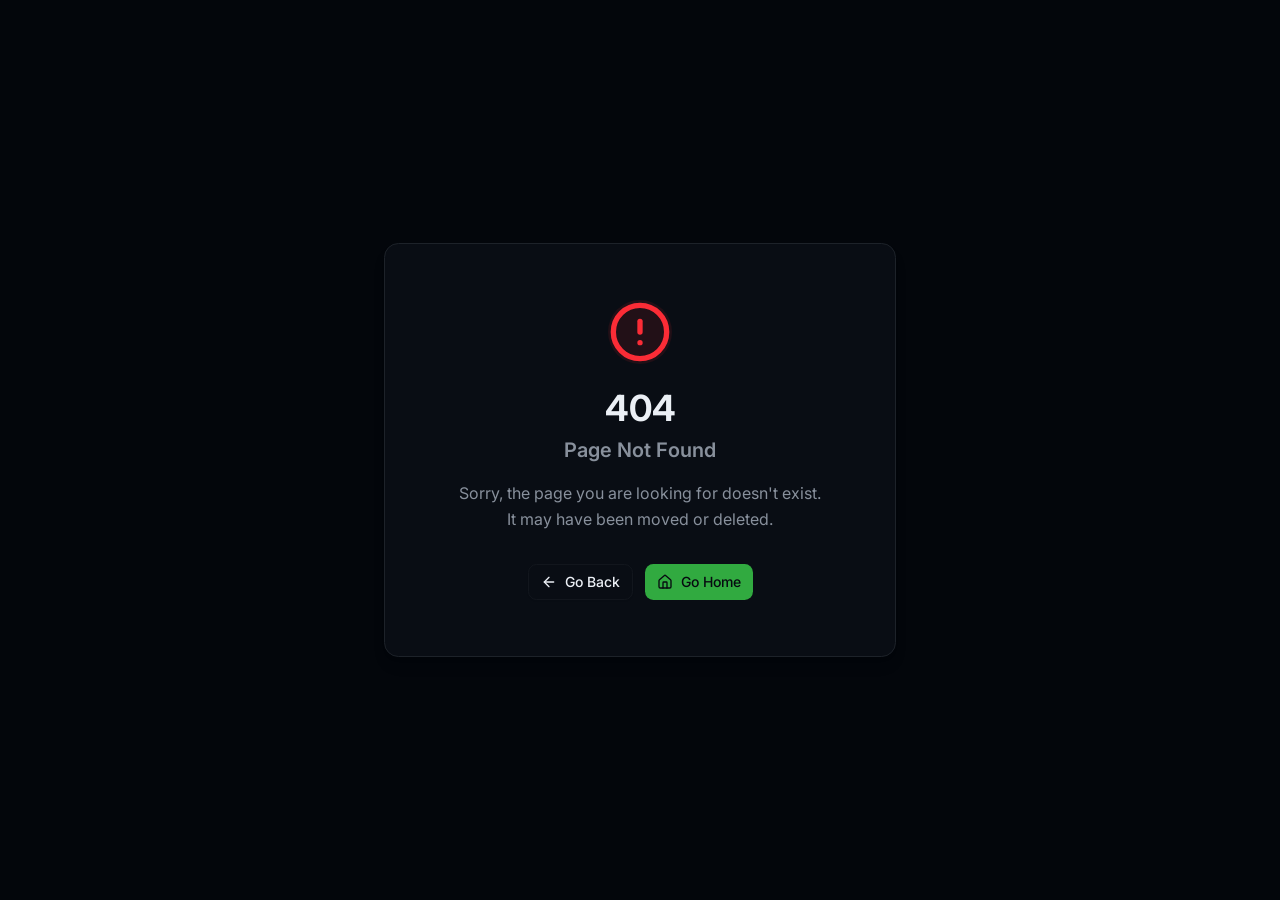
==== commit 708321be: "Fix Invalid URL crash on GitHub Pages (guard missing OAuth env)" ====
--- a/index.html
+++ b/index.html
@@ -100,7 +100,7 @@
     <link rel="preconnect" href="https://fonts.googleapis.com" />
     <link rel="preconnect" href="https://fonts.gstatic.com" crossorigin />
     <link href="https://fonts.googleapis.com/css2?family=Inter:wght@300;400;500;600;700&family=JetBrains+Mono:wght@400;500&display=swap" rel="stylesheet" />
-    <script type="module" crossorigin src="/assets/index-BTdU6aX7.js"></script>
+    <script type="module" crossorigin src="/assets/index-CWkNu4zn.js"></script>
     <link rel="stylesheet" crossorigin href="/assets/index-8pbwzlje.css">
   </head>
 
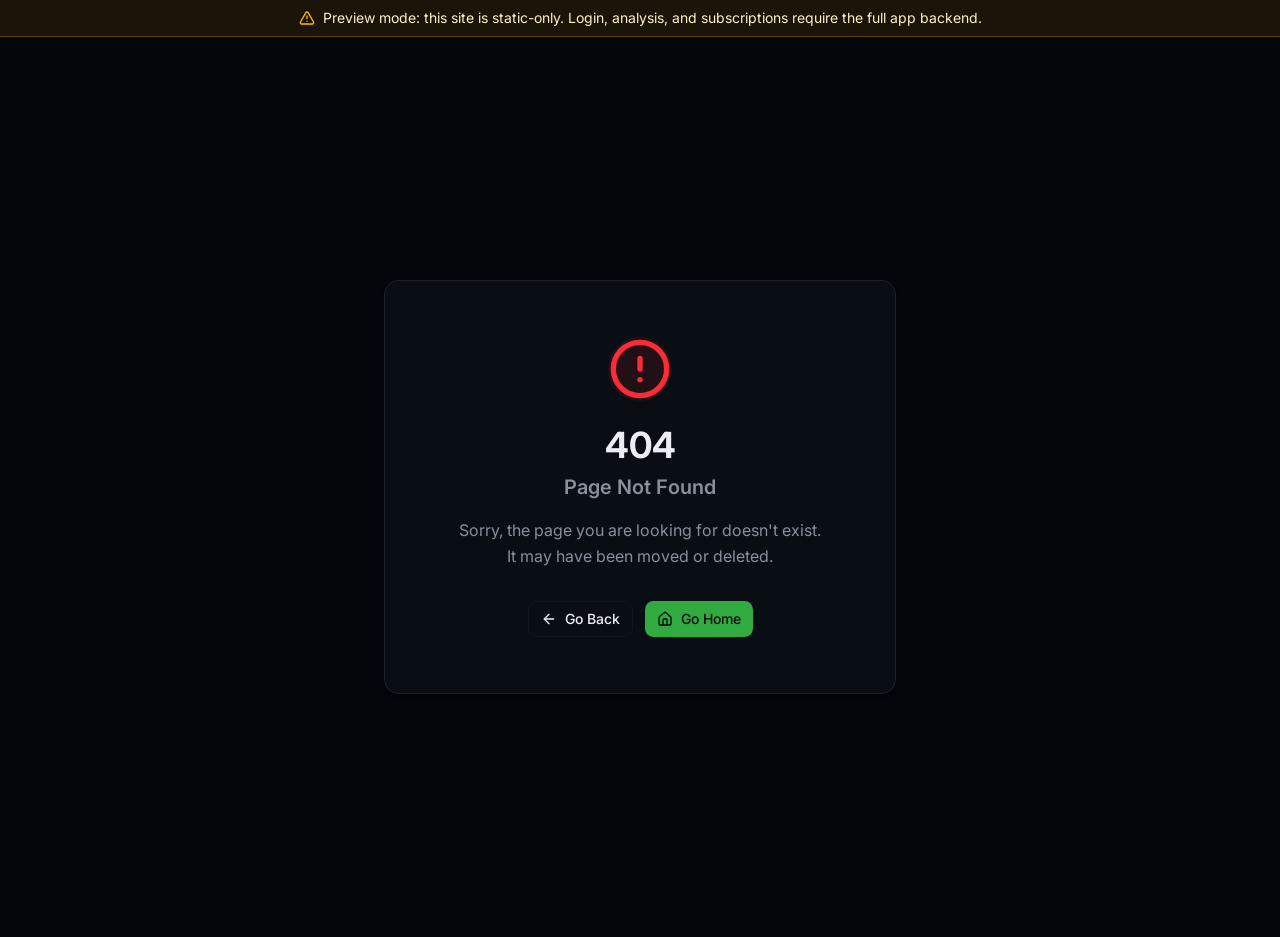
==== commit a7cc8f75: "Deploy static hosting fixes (OAuth guards, preview banner, no broken analytics)" ====
--- a/index.html
+++ b/index.html
@@ -100,8 +100,8 @@
     <link rel="preconnect" href="https://fonts.googleapis.com" />
     <link rel="preconnect" href="https://fonts.gstatic.com" crossorigin />
     <link href="https://fonts.googleapis.com/css2?family=Inter:wght@300;400;500;600;700&family=JetBrains+Mono:wght@400;500&display=swap" rel="stylesheet" />
-    <script type="module" crossorigin src="/assets/index-CWkNu4zn.js"></script>
-    <link rel="stylesheet" crossorigin href="/assets/index-8pbwzlje.css">
+    <script type="module" crossorigin src="/assets/index-MgZ4mNum.js"></script>
+    <link rel="stylesheet" crossorigin href="/assets/index-SJGFaqde.css">
   </head>
 
   <body>
@@ -167,10 +167,6 @@
 
     <div id="root"></div> 
-    <script
-      defer
-      src="%VITE_ANALYTICS_ENDPOINT%/umami"
-      data-website-id="%VITE_ANALYTICS_WEBSITE_ID%"></script>
-  </body>
+  </body>
 
 </html>
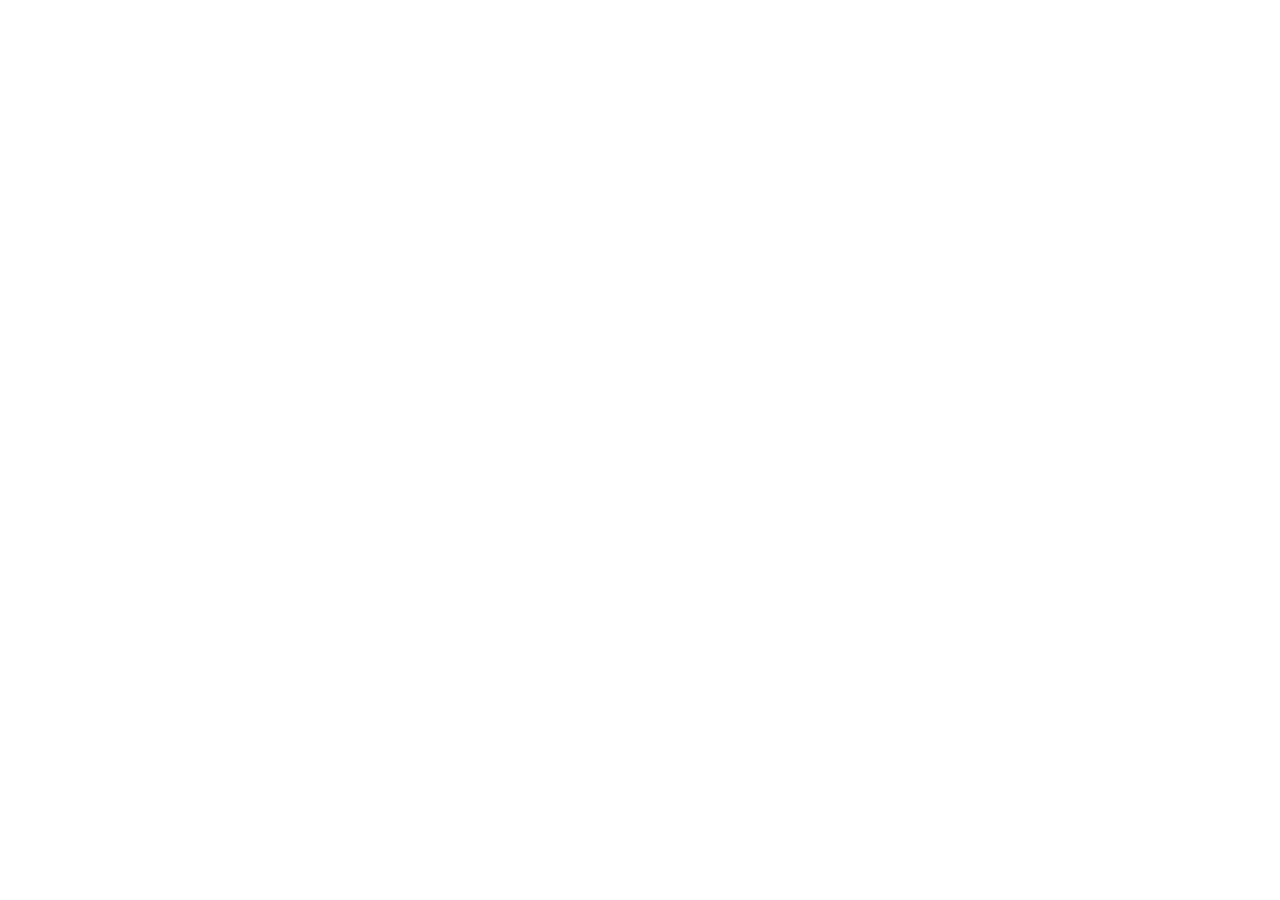
==== commit 6f42110d: "Deprecate GitHub Pages: remove CNAME, redirect notice (hosting on Manus)" ====
--- a/index.html
+++ b/index.html
@@ -1,172 +1,13 @@
-<!doctype html>
-<html lang="en">
-
-  <head>
-    <meta charset="UTF-8" />
-    <meta name="viewport" content="width=device-width, initial-scale=1.0, maximum-scale=1" />
-    
-    <!-- Primary Meta Tags -->
-    <title>QuantRadar - Stock Pattern Recognition & Trading Analysis</title>
-    <meta name="title" content="QuantRadar - Stock Pattern Recognition & Trading Analysis" />
-    <meta name="description" content="Detect 29+ chart patterns with AI-powered scoring. Volume-price validation, options strategies, and multi-timeframe analysis for smarter trades." />
-    <meta name="keywords" content="stock pattern recognition, chart analysis, options trading, quantitative scoring, volume-price validation, trading signals" />
-    <meta name="author" content="QuantRadar" />
-    <meta name="robots" content="index, follow" />
-    <meta name="language" content="English" />
-    <meta name="revisit-after" content="7 days" />
-    
-    <!-- Canonical URL -->
-    <link rel="canonical" href="https://quantradar.one/" />
-    
-    <!-- Open Graph / Facebook -->
-    <meta property="og:type" content="website" />
-    <meta property="og:url" content="https://quantradar.one/" />
-    <meta property="og:title" content="QuantRadar - Stock Pattern Recognition & Trading Analysis" />
-    <meta property="og:description" content="Detect 29+ chart patterns with AI-powered scoring. Volume-price validation, options strategies, and multi-timeframe analysis for smarter trades." />
-    <meta property="og:image" content="https://files.manuscdn.com/user_upload_by_module/session_file/310419663030286231/JJtkbbsKFMotAEEE.png" />
-    <meta property="og:image:width" content="1200" />
-    <meta property="og:image:height" content="630" />
-    <meta property="og:site_name" content="QuantRadar" />
-    <meta property="og:locale" content="en_US" />
-    
-    <!-- Twitter Card -->
-    <meta name="twitter:card" content="summary_large_image" />
-    <meta name="twitter:url" content="https://quantradar.one/" />
-    <meta name="twitter:title" content="QuantRadar - Stock Pattern Recognition & Trading Analysis" />
-    <meta name="twitter:description" content="Detect 29+ chart patterns with AI-powered scoring. Volume-price validation, options strategies, and multi-timeframe analysis for smarter trades." />
-    <meta name="twitter:image" content="https://files.manuscdn.com/user_upload_by_module/session_file/310419663030286231/JJtkbbsKFMotAEEE.png" />
-    
-    <!-- Google Search Console Verification: add your code via env variable or directly here -->
-    
-    <!-- Hreflang Alternate Language Links -->
-    <link rel="alternate" hreflang="en" href="https://quantradar.one/?lang=en" />
-    <link rel="alternate" hreflang="zh-CN" href="https://quantradar.one/?lang=zh-CN" />
-    <link rel="alternate" hreflang="zh-TW" href="https://quantradar.one/?lang=zh-TW" />
-    <link rel="alternate" hreflang="ko" href="https://quantradar.one/?lang=ko" />
-    <link rel="alternate" hreflang="x-default" href="https://quantradar.one/" />
-    
-    <!-- Additional SEO Meta Tags -->
-    <meta name="theme-color" content="#6366f1" />
-    <meta name="msapplication-TileColor" content="#6366f1" />
-    <meta name="apple-mobile-web-app-capable" content="yes" />
-    <meta name="apple-mobile-web-app-status-bar-style" content="black-translucent" />
-    <meta name="apple-mobile-web-app-title" content="QuantRadar" />
-    
-    <!-- Structured Data (JSON-LD) -->
-    <script type="application/ld+json">
-    {
-      "@context": "https://schema.org",
-      "@type": "SoftwareApplication",
-      "name": "QuantRadar",
-      "applicationCategory": "FinanceApplication",
-      "operatingSystem": "Web Browser",
-      "description": "Professional stock pattern recognition and options trading analysis platform using advanced quantitative methods and gate mechanism.",
-      "offers": {
-        "@type": "AggregateOffer",
-        "lowPrice": "0",
-        "highPrice": "79.99",
-        "priceCurrency": "USD",
-        "offerCount": "3"
-      },
-      "featureList": [
-        "29+ Chart Pattern Detection",
-        "Volume-Price Validation",
-        "Options Strategy Recommendations",
-        "Composite Scoring System (0-100)",
-        "Market Health Gate Check",
-        "7-Day Free Trial"
-      ]
-    }
-    </script>
-    
-    <!-- Organization Schema -->
-    <script type="application/ld+json">
-    {
-      "@context": "https://schema.org",
-      "@type": "Organization",
-      "name": "QuantRadar",
-      "url": "https://quantradar.one/",
-      "logo": "https://quantradar.one/logo.png",
-      "sameAs": [],
-      "contactPoint": {
-        "@type": "ContactPoint",
-        "contactType": "customer service",
-        "availableLanguage": ["English"]
-      }
-    }
-    </script>
-    
-    <!-- Preconnect for performance -->
-    <link rel="preconnect" href="https://fonts.googleapis.com" />
-    <link rel="preconnect" href="https://fonts.gstatic.com" crossorigin />
-    <link href="https://fonts.googleapis.com/css2?family=Inter:wght@300;400;500;600;700&family=JetBrains+Mono:wght@400;500&display=swap" rel="stylesheet" />
-    <script type="module" crossorigin src="/assets/index-MgZ4mNum.js"></script>
-    <link rel="stylesheet" crossorigin href="/assets/index-SJGFaqde.css">
-  </head>
-
-  <body>
-    <script id="manus-runtime">window.__MANUS_HOST_DEV__ = false;
-(function(){"use strict";var Mr={exports:{}},Kn={};/**
- * @license React
- * react-jsx-runtime.production.js
- *
- * Copyright (c) Meta Platforms, Inc. and affiliates.
- *
- * This source code is licensed under the MIT license found in the
- * LICENSE file in the root directory of this source tree.
- */var $c;function um(){if($c)return Kn;$c=1;var r=Symbol.for("react.transitional.element"),i=Symbol.for("react.fragment");function c(s,d,m){var x=null;if(m!==void 0&&(x=""+m),d.key!==void 0&&(x=""+d.key),"key"in d){m={};for(var R in d)R!=="key"&&(m[R]=d[R])}else m=d;return d=m.ref,{$$typeof:r,type:s,key:x,ref:d!==void 0?d:null,props:m}}return Kn.Fragment=i,Kn.jsx=c,Kn.jsxs=c,Kn}var Fc;function dm(){return Fc||(Fc=1,Mr.exports=um()),Mr.exports}var h=dm(),Ar={exports:{}},Pn={},Rr={exports:{}},Nr={};/**
- * @license React
- * scheduler.production.js
- *
- * Copyright (c) Meta Platforms, Inc. and affiliates.
- *
- * This source code is licensed under the MIT license found in the
- * LICENSE file in the root directory of this source tree.
- */var Ic;function fm(){return Ic||(Ic=1,function(r){function i(A,q){var B=A.length;A.push(q);t:for(;0<B;){var bt=B-1>>>1,p=A[bt];if(0<d(p,q))A[bt]=q,A[B]=p,B=bt;else break t}}function c(A){return A.length===0?null:A[0]}function s(A){if(A.length===0)return null;var q=A[0],B=A.pop();if(B!==q){A[0]=B;t:for(var bt=0,p=A.length,O=p>>>1;bt<O;){var X=2*(bt+1)-1,G=A[X],Z=X+1,st=A[Z];if(0>d(G,B))Z<p&&0>d(st,G)?(A[bt]=st,A[Z]=B,bt=Z):(A[bt]=G,A[X]=B,bt=X);else if(Z<p&&0>d(st,B))A[bt]=st,A[Z]=B,bt=Z;else break t}}return q}function d(A,q){var B=A.sortIndex-q.sortIndex;return B!==0?B:A.id-q.id}if(r.unstable_now=void 0,typeof performance=="object"&&typeof performance.now=="function"){var m=performance;r.unstable_now=function(){return m.now()}}else{var x=Date,R=x.now();r.unstable_now=function(){return x.now()-R}}var C=[],v=[],D=1,j=null,J=3,at=!1,$=!1,nt=!1,ct=!1,ht=typeof setTimeout=="function"?setTimeout:null,St=typeof clearTimeout=="function"?clearTimeout:null,_=typeof setImmediate<"u"?setImmediate:null;function Y(A){for(var q=c(v);q!==null;){if(q.callback===null)s(v);else if(q.startTime<=A)s(v),q.sortIndex=q.expirationTime,i(C,q);else break;q=c(v)}}function H(A){if(nt=!1,Y(A),!$)if(c(C)!==null)$=!0,it||(it=!0,Bt());else{var q=c(v);q!==null&&Mt(H,q.startTime-A)}}var it=!1,rt=-1,V=5,xt=-1;function Be(){return ct?!0:!(r.unstable_now()-xt<V)}function te(){if(ct=!1,it){var A=r.unstable_now();xt=A;var q=!0;try{t:{$=!1,nt&&(nt=!1,St(rt),rt=-1),at=!0;var B=J;try{e:{for(Y(A),j=c(C);j!==null&&!(j.expirationTime>A&&Be());){var bt=j.callback;if(typeof bt=="function"){j.callback=null,J=j.priorityLevel;var p=bt(j.expirationTime<=A);if(A=r.unstable_now(),typeof p=="function"){j.callback=p,Y(A),q=!0;break e}j===c(C)&&s(C),Y(A)}else s(C);j=c(C)}if(j!==null)q=!0;else{var O=c(v);O!==null&&Mt(H,O.startTime-A),q=!1}}break t}finally{j=null,J=B,at=!1}q=void 0}}finally{q?Bt():it=!1}}}var Bt;if(typeof _=="function")Bt=function(){_(te)};else if(typeof MessageChannel<"u"){var me=new MessageChannel,Se=me.port2;me.port1.onmessage=te,Bt=function(){Se.postMessage(null)}}else Bt=function(){ht(te,0)};function Mt(A,q){rt=ht(function(){A(r.unstable_now())},q)}r.unstable_IdlePriority=5,r.unstable_ImmediatePriority=1,r.unstable_LowPriority=4,r.unstable_NormalPriority=3,r.unstable_Profiling=null,r.unstable_UserBlockingPriority=2,r.unstable_cancelCallback=function(A){A.callback=null},r.unstable_forceFrameRate=function(A){0>A||125<A?console.error("forceFrameRate takes a positive int between 0 and 125, forcing frame rates higher than 125 fps is not supported"):V=0<A?Math.floor(1e3/A):5},r.unstable_getCurrentPriorityLevel=function(){return J},r.unstable_next=function(A){switch(J){case 1:case 2:case 3:var q=3;break;default:q=J}var B=J;J=q;try{return A()}finally{J=B}},r.unstable_requestPaint=function(){ct=!0},r.unstable_runWithPriority=function(A,q){switch(A){case 1:case 2:case 3:case 4:case 5:break;default:A=3}var B=J;J=A;try{return q()}finally{J=B}},r.unstable_scheduleCallback=function(A,q,B){var bt=r.unstable_now();switch(typeof B=="object"&&B!==null?(B=B.delay,B=typeof B=="number"&&0<B?bt+B:bt):B=bt,A){case 1:var p=-1;break;case 2:p=250;break;case 5:p=1073741823;break;case 4:p=1e4;break;default:p=5e3}return p=B+p,A={id:D++,callback:q,priorityLevel:A,startTime:B,expirationTime:p,sortIndex:-1},B>bt?(A.sortIndex=B,i(v,A),c(C)===null&&A===c(v)&&(nt?(St(rt),rt=-1):nt=!0,Mt(H,B-bt))):(A.sortIndex=p,i(C,A),$||at||($=!0,it||(it=!0,Bt()))),A},r.unstable_shouldYield=Be,r.unstable_wrapCallback=function(A){var q=J;return function(){var B=J;J=q;try{return A.apply(this,arguments)}finally{J=B}}}}(Nr)),Nr}var tu;function hm(){return tu||(tu=1,Rr.exports=fm()),Rr.exports}var zr={exports:{}},ut={};/**
- * @license React
- * react.production.js
- *
- * Copyright (c) Meta Platforms, Inc. and affiliates.
- *
- * This source code is licensed under the MIT license found in the
- * LICENSE file in the root directory of this source tree.
- */var eu;function mm(){if(eu)return ut;eu=1;var r=Symbol.for("react.transitional.element"),i=Symbol.for("react.portal"),c=Symbol.for("react.fragment"),s=Symbol.for("react.strict_mode"),d=Symbol.for("react.profiler"),m=Symbol.for("react.consumer"),x=Symbol.for("react.context"),R=Symbol.for("react.forward_ref"),C=Symbol.for("react.suspense"),v=Symbol.for("react.memo"),D=Symbol.for("react.lazy"),j=Symbol.iterator;function J(p){return p===null||typeof p!="object"?null:(p=j&&p[j]||p["@@iterator"],typeof p=="function"?p:null)}var at={isMounted:function(){return!1},enqueueForceUpdate:function(){},enqueueReplaceState:function(){},enqueueSetState:function(){}},$=Object.assign,nt={};function ct(p,O,X){this.props=p,this.context=O,this.refs=nt,this.updater=X||at}ct.prototype.isReactComponent={},ct.prototype.setState=function(p,O){if(typeof p!="object"&&typeof p!="function"&&p!=null)throw Error("takes an object of state variables to update or a function which returns an object of state variables.");this.updater.enqueueSetState(this,p,O,"setState")},ct.prototype.forceUpdate=function(p){this.updater.enqueueForceUpdate(this,p,"forceUpdate")};function ht(){}ht.prototype=ct.prototype;function St(p,O,X){this.props=p,this.context=O,this.refs=nt,this.updater=X||at}var _=St.prototype=new ht;_.constructor=St,$(_,ct.prototype),_.isPureReactComponent=!0;var Y=Array.isArray,H={H:null,A:null,T:null,S:null,V:null},it=Object.prototype.hasOwnProperty;function rt(p,O,X,G,Z,st){return X=st.ref,{$$typeof:r,type:p,key:O,ref:X!==void 0?X:null,props:st}}function V(p,O){return rt(p.type,O,void 0,void 0,void 0,p.props)}function xt(p){return typeof p=="object"&&p!==null&&p.$$typeof===r}function Be(p){var O={"=":"=0",":":"=2"};return"$"+p.replace(/[=:]/g,function(X){return O[X]})}var te=/\/+/g;function Bt(p,O){return typeof p=="object"&&p!==null&&p.key!=null?Be(""+p.key):O.toString(36)}function me(){}function Se(p){switch(p.status){case"fulfilled":return p.value;case"rejected":throw p.reason;default:switch(typeof p.status=="string"?p.then(me,me):(p.status="pending",p.then(function(O){p.status==="pending"&&(p.status="fulfilled",p.value=O)},function(O){p.status==="pending"&&(p.status="rejected",p.reason=O)})),p.status){case"fulfilled":return p.value;case"rejected":throw p.reason}}throw p}function Mt(p,O,X,G,Z){var st=typeof p;(st==="undefined"||st==="boolean")&&(p=null);var I=!1;if(p===null)I=!0;else switch(st){case"bigint":case"string":case"number":I=!0;break;case"object":switch(p.$$typeof){case r:case i:I=!0;break;case D:return I=p._init,Mt(I(p._payload),O,X,G,Z)}}if(I)return Z=Z(p),I=G===""?"."+Bt(p,0):G,Y(Z)?(X="",I!=null&&(X=I.replace(te,"$&/")+"/"),Mt(Z,O,X,"",function(Jt){return Jt})):Z!=null&&(xt(Z)&&(Z=V(Z,X+(Z.key==null||p&&p.key===Z.key?"":(""+Z.key).replace(te,"$&/")+"/")+I)),O.push(Z)),1;I=0;var gt=G===""?".":G+":";if(Y(p))for(var Tt=0;Tt<p.length;Tt++)G=p[Tt],st=gt+Bt(G,Tt),I+=Mt(G,O,X,st,Z);else if(Tt=J(p),typeof Tt=="function")for(p=Tt.call(p),Tt=0;!(G=p.next()).done;)G=G.value,st=gt+Bt(G,Tt++),I+=Mt(G,O,X,st,Z);else if(st==="object"){if(typeof p.then=="function")return Mt(Se(p),O,X,G,Z);throw O=String(p),Error("Objects are not valid as a React child (found: "+(O==="[object Object]"?"object with keys {"+Object.keys(p).join(", ")+"}":O)+"). If you meant to render a collection of children, use an array instead.")}return I}function A(p,O,X){if(p==null)return p;var G=[],Z=0;return Mt(p,G,"","",function(st){return O.call(X,st,Z++)}),G}function q(p){if(p._status===-1){var O=p._result;O=O(),O.then(function(X){(p._status===0||p._status===-1)&&(p._status=1,p._result=X)},function(X){(p._status===0||p._status===-1)&&(p._status=2,p._result=X)}),p._status===-1&&(p._status=0,p._result=O)}if(p._status===1)return p._result.default;throw p._result}var B=typeof reportError=="function"?reportError:function(p){if(typeof window=="object"&&typeof window.ErrorEvent=="function"){var O=new window.ErrorEvent("error",{bubbles:!0,cancelable:!0,message:typeof p=="object"&&p!==null&&typeof p.message=="string"?String(p.message):String(p),error:p});if(!window.dispatchEvent(O))return}else if(typeof process=="object"&&typeof process.emit=="function"){process.emit("uncaughtException",p);return}console.error(p)};function bt(){}return ut.Children={map:A,forEach:function(p,O,X){A(p,function(){O.apply(this,arguments)},X)},count:function(p){var O=0;return A(p,function(){O++}),O},toArray:function(p){return A(p,function(O){return O})||[]},only:function(p){if(!xt(p))throw Error("React.Children.only expected to receive a single React element child.");return p}},ut.Component=ct,ut.Fragment=c,ut.Profiler=d,ut.PureComponent=St,ut.StrictMode=s,ut.Suspense=C,ut.__CLIENT_INTERNALS_DO_NOT_USE_OR_WARN_USERS_THEY_CANNOT_UPGRADE=H,ut.__COMPILER_RUNTIME={__proto__:null,c:function(p){return H.H.useMemoCache(p)}},ut.cache=function(p){return function(){return p.apply(null,arguments)}},ut.cloneElement=function(p,O,X){if(p==null)throw Error("The argument must be a React element, but you passed "+p+".");var G=$({},p.props),Z=p.key,st=void 0;if(O!=null)for(I in O.ref!==void 0&&(st=void 0),O.key!==void 0&&(Z=""+O.key),O)!it.call(O,I)||I==="key"||I==="__self"||I==="__source"||I==="ref"&&O.ref===void 0||(G[I]=O[I]);var I=arguments.length-2;if(I===1)G.children=X;else if(1<I){for(var gt=Array(I),Tt=0;Tt<I;Tt++)gt[Tt]=arguments[Tt+2];G.children=gt}return rt(p.type,Z,void 0,void 0,st,G)},ut.createContext=function(p){return p={$$typeof:x,_currentValue:p,_currentValue2:p,_threadCount:0,Provider:null,Consumer:null},p.Provider=p,p.Consumer={$$typeof:m,_context:p},p},ut.createElement=function(p,O,X){var G,Z={},st=null;if(O!=null)for(G in O.key!==void 0&&(st=""+O.key),O)it.call(O,G)&&G!=="key"&&G!=="__self"&&G!=="__source"&&(Z[G]=O[G]);var I=arguments.length-2;if(I===1)Z.children=X;else if(1<I){for(var gt=Array(I),Tt=0;Tt<I;Tt++)gt[Tt]=arguments[Tt+2];Z.children=gt}if(p&&p.defaultProps)for(G in I=p.defaultProps,I)Z[G]===void 0&&(Z[G]=I[G]);return rt(p,st,void 0,void 0,null,Z)},ut.createRef=function(){return{current:null}},ut.forwardRef=function(p){return{$$typeof:R,render:p}},ut.isValidElement=xt,ut.lazy=function(p){return{$$typeof:D,_payload:{_status:-1,_result:p},_init:q}},ut.memo=function(p,O){return{$$typeof:v,type:p,compare:O===void 0?null:O}},ut.startTransition=function(p){var O=H.T,X={};H.T=X;try{var G=p(),Z=H.S;Z!==null&&Z(X,G),typeof G=="object"&&G!==null&&typeof G.then=="function"&&G.then(bt,B)}catch(st){B(st)}finally{H.T=O}},ut.unstable_useCacheRefresh=function(){return H.H.useCacheRefresh()},ut.use=function(p){return H.H.use(p)},ut.useActionState=function(p,O,X){return H.H.useActionState(p,O,X)},ut.useCallback=function(p,O){return H.H.useCallback(p,O)},ut.useContext=function(p){return H.H.useContext(p)},ut.useDebugValue=function(){},ut.useDeferredValue=function(p,O){return H.H.useDeferredValue(p,O)},ut.useEffect=function(p,O,X){var G=H.H;if(typeof X=="function")throw Error("useEffect CRUD overload is not enabled in this build of React.");return G.useEffect(p,O)},ut.useId=function(){return H.H.useId()},ut.useImperativeHandle=function(p,O,X){return H.H.useImperativeHandle(p,O,X)},ut.useInsertionEffect=function(p,O){return H.H.useInsertionEffect(p,O)},ut.useLayoutEffect=function(p,O){return H.H.useLayoutEffect(p,O)},ut.useMemo=function(p,O){return H.H.useMemo(p,O)},ut.useOptimistic=function(p,O){return H.H.useOptimistic(p,O)},ut.useReducer=function(p,O,X){return H.H.useReducer(p,O,X)},ut.useRef=function(p){return H.H.useRef(p)},ut.useState=function(p){return H.H.useState(p)},ut.useSyncExternalStore=function(p,O,X){return H.H.useSyncExternalStore(p,O,X)},ut.useTransition=function(){return H.H.useTransition()},ut.version="19.1.1",ut}var lu;function _r(){return lu||(lu=1,zr.exports=mm()),zr.exports}var kr={exports:{}},he={};/**
- * @license React
- * react-dom.production.js
- *
- * Copyright (c) Meta Platforms, Inc. and affiliates.
- *
- * This source code is licensed under the MIT license found in the
- * LICENSE file in the root directory of this source tree.
- */var au;function gm(){if(au)return he;au=1;var r=_r();function i(C){var v="https://react.dev/errors/"+C;if(1<arguments.length){v+="?args[]="+encodeURIComponent(arguments[1]);for(var D=2;D<arguments.length;D++)v+="&args[]="+encodeURIComponent(arguments[D])}return"Minified React error #"+C+"; visit "+v+" for the full message or use the non-minified dev environment for full errors and additional helpful warnings."}function c(){}var s={d:{f:c,r:function(){throw Error(i(522))},D:c,C:c,L:c,m:c,X:c,S:c,M:c},p:0,findDOMNode:null},d=Symbol.for("react.portal");function m(C,v,D){var j=3<arguments.length&&arguments[3]!==void 0?arguments[3]:null;return{$$typeof:d,key:j==null?null:""+j,children:C,containerInfo:v,implementation:D}}var x=r.__CLIENT_INTERNALS_DO_NOT_USE_OR_WARN_USERS_THEY_CANNOT_UPGRADE;function R(C,v){if(C==="font")return"";if(typeof v=="string")return v==="use-credentials"?v:""}return he.__DOM_INTERNALS_DO_NOT_USE_OR_WARN_USERS_THEY_CANNOT_UPGRADE=s,he.createPortal=function(C,v){var D=2<arguments.length&&arguments[2]!==void 0?arguments[2]:null;if(!v||v.nodeType!==1&&v.nodeType!==9&&v.nodeType!==11)throw Error(i(299));return m(C,v,null,D)},he.flushSync=function(C){var v=x.T,D=s.p;try{if(x.T=null,s.p=2,C)return C()}finally{x.T=v,s.p=D,s.d.f()}},he.preconnect=function(C,v){typeof C=="string"&&(v?(v=v.crossOrigin,v=typeof v=="string"?v==="use-credentials"?v:"":void 0):v=null,s.d.C(C,v))},he.prefetchDNS=function(C){typeof C=="string"&&s.d.D(C)},he.preinit=function(C,v){if(typeof C=="string"&&v&&typeof v.as=="string"){var D=v.as,j=R(D,v.crossOrigin),J=typeof v.integrity=="string"?v.integrity:void 0,at=typeof v.fetchPriority=="string"?v.fetchPriority:void 0;D==="style"?s.d.S(C,typeof v.precedence=="string"?v.precedence:void 0,{crossOrigin:j,integrity:J,fetchPriority:at}):D==="script"&&s.d.X(C,{crossOrigin:j,integrity:J,fetchPriority:at,nonce:typeof v.nonce=="string"?v.nonce:void 0})}},he.preinitModule=function(C,v){if(typeof C=="string")if(typeof v=="object"&&v!==null){if(v.as==null||v.as==="script"){var D=R(v.as,v.crossOrigin);s.d.M(C,{crossOrigin:D,integrity:typeof v.integrity=="string"?v.integrity:void 0,nonce:typeof v.nonce=="string"?v.nonce:void 0})}}else v==null&&s.d.M(C)},he.preload=function(C,v){if(typeof C=="string"&&typeof v=="object"&&v!==null&&typeof v.as=="string"){var D=v.as,j=R(D,v.crossOrigin);s.d.L(C,D,{crossOrigin:j,integrity:typeof v.integrity=="string"?v.integrity:void 0,nonce:typeof v.nonce=="string"?v.nonce:void 0,type:typeof v.type=="string"?v.type:void 0,fetchPriority:typeof v.fetchPriority=="string"?v.fetchPriority:void 0,referrerPolicy:typeof v.referrerPolicy=="string"?v.referrerPolicy:void 0,imageSrcSet:typeof v.imageSrcSet=="string"?v.imageSrcSet:void 0,imageSizes:typeof v.imageSizes=="string"?v.imageSizes:void 0,media:typeof v.media=="string"?v.media:void 0})}},he.preloadModule=function(C,v){if(typeof C=="string")if(v){var D=R(v.as,v.crossOrigin);s.d.m(C,{as:typeof v.as=="string"&&v.as!=="script"?v.as:void 0,crossOrigin:D,integrity:typeof v.integrity=="string"?v.integrity:void 0})}else s.d.m(C)},he.requestFormReset=function(C){s.d.r(C)},he.unstable_batchedUpdates=function(C,v){return C(v)},he.useFormState=function(C,v,D){return x.H.useFormState(C,v,D)},he.useFormStatus=function(){return x.H.useHostTransitionStatus()},he.version="19.1.1",he}var nu;function pm(){if(nu)return kr.exports;nu=1;function r(){if(!(typeof __REACT_DEVTOOLS_GLOBAL_HOOK__>"u"||typeof __REACT_DEVTOOLS_GLOBAL_HOOK__.checkDCE!="function"))try{__REACT_DEVTOOLS_GLOBAL_HOOK__.checkDCE(r)}catch(i){console.error(i)}}return r(),kr.exports=gm(),kr.exports}/**
- * @license React
- * react-dom-client.production.js
- *
- * Copyright (c) Meta Platforms, Inc. and affiliates.
- *
- * This source code is licensed under the MIT license found in the
- * LICENSE file in the root directory of this source tree.
- */var ou;function ym(){if(ou)return Pn;ou=1;var r=hm(),i=_r(),c=pm();function s(t){var e="https://react.dev/errors/"+t;if(1<arguments.length){e+="?args[]="+encodeURIComponent(arguments[1]);for(var l=2;l<arguments.length;l++)e+="&args[]="+encodeURIComponent(arguments[l])}return"Minified React error #"+t+"; visit "+e+" for the full message or use the non-minified dev environment for full errors and additional helpful warnings."}function d(t){return!(!t||t.nodeType!==1&&t.nodeType!==9&&t.nodeType!==11)}function m(t){var e=t,l=t;if(t.alternate)for(;e.return;)e=e.return;else{t=e;do e=t,(e.flags&4098)!==0&&(l=e.return),t=e.return;while(t)}return e.tag===3?l:null}function x(t){if(t.tag===13){var e=t.memoizedState;if(e===null&&(t=t.alternate,t!==null&&(e=t.memoizedState)),e!==null)return e.dehydrated}return null}function R(t){if(m(t)!==t)throw Error(s(188))}function C(t){var e=t.alternate;if(!e){if(e=m(t),e===null)throw Error(s(188));return e!==t?null:t}for(var l=t,a=e;;){var n=l.return;if(n===null)break;var o=n.alternate;if(o===null){if(a=n.return,a!==null){l=a;continue}break}if(n.child===o.child){for(o=n.child;o;){if(o===l)return R(n),t;if(o===a)return R(n),e;o=o.sibling}throw Error(s(188))}if(l.return!==a.return)l=n,a=o;else{for(var u=!1,f=n.child;f;){if(f===l){u=!0,l=n,a=o;break}if(f===a){u=!0,a=n,l=o;break}f=f.sibling}if(!u){for(f=o.child;f;){if(f===l){u=!0,l=o,a=n;break}if(f===a){u=!0,a=o,l=n;break}f=f.sibling}if(!u)throw Error(s(189))}}if(l.alternate!==a)throw Error(s(190))}if(l.tag!==3)throw Error(s(188));return l.stateNode.current===l?t:e}function v(t){var e=t.tag;if(e===5||e===26||e===27||e===6)return t;for(t=t.child;t!==null;){if(e=v(t),e!==null)return e;t=t.sibling}return null}var D=Object.assign,j=Symbol.for("react.element"),J=Symbol.for("react.transitional.element"),at=Symbol.for("react.portal"),$=Symbol.for("react.fragment"),nt=Symbol.for("react.strict_mode"),ct=Symbol.for("react.profiler"),ht=Symbol.for("react.provider"),St=Symbol.for("react.consumer"),_=Symbol.for("react.context"),Y=Symbol.for("react.forward_ref"),H=Symbol.for("react.suspense"),it=Symbol.for("react.suspense_list"),rt=Symbol.for("react.memo"),V=Symbol.for("react.lazy"),xt=Symbol.for("react.activity"),Be=Symbol.for("react.memo_cache_sentinel"),te=Symbol.iterator;function Bt(t){return t===null||typeof t!="object"?null:(t=te&&t[te]||t["@@iterator"],typeof t=="function"?t:null)}var me=Symbol.for("react.client.reference");function Se(t){if(t==null)return null;if(typeof t=="function")return t.$$typeof===me?null:t.displayName||t.name||null;if(typeof t=="string")return t;switch(t){case $:return"Fragment";case ct:return"Profiler";case nt:return"StrictMode";case H:return"Suspense";case it:return"SuspenseList";case xt:return"Activity"}if(typeof t=="object")switch(t.$$typeof){case at:return"Portal";case _:return(t.displayName||"Context")+".Provider";case St:return(t._context.displayName||"Context")+".Consumer";case Y:var e=t.render;return t=t.displayName,t||(t=e.displayName||e.name||"",t=t!==""?"ForwardRef("+t+")":"ForwardRef"),t;case rt:return e=t.displayName||null,e!==null?e:Se(t.type)||"Memo";case V:e=t._payload,t=t._init;try{return Se(t(e))}catch{}}return null}var Mt=Array.isArray,A=i.__CLIENT_INTERNALS_DO_NOT_USE_OR_WARN_USERS_THEY_CANNOT_UPGRADE,q=c.__DOM_INTERNALS_DO_NOT_USE_OR_WARN_USERS_THEY_CANNOT_UPGRADE,B={pending:!1,data:null,method:null,action:null},bt=[],p=-1;function O(t){return{current:t}}function X(t){0>p||(t.current=bt[p],bt[p]=null,p--)}function G(t,e){p++,bt[p]=t.current,t.current=e}var Z=O(null),st=O(null),I=O(null),gt=O(null);function Tt(t,e){switch(G(I,e),G(st,t),G(Z,null),e.nodeType){case 9:case 11:t=(t=e.documentElement)&&(t=t.namespaceURI)?Hh(t):0;break;default:if(t=e.tagName,e=e.namespaceURI)e=Hh(e),t=Uh(e,t);else switch(t){case"svg":t=1;break;case"math":t=2;break;default:t=0}}X(Z),G(Z,t)}function Jt(){X(Z),X(st),X(I)}function Ke(t){t.memoizedState!==null&&G(gt,t);var e=Z.current,l=Uh(e,t.type);e!==l&&(G(st,t),G(Z,l))}function Ce(t){st.current===t&&(X(Z),X(st)),gt.current===t&&(X(gt),Wo._currentValue=B)}var Pe=Object.prototype.hasOwnProperty,yl=r.unstable_scheduleCallback,sn=r.unstable_cancelCallback,Ca=r.unstable_shouldYield,ri=r.unstable_requestPaint,ge=r.unstable_now,si=r.unstable_getCurrentPriorityLevel,Ul=r.unstable_ImmediatePriority,Fn=r.unstable_UserBlockingPriority,nl=r.unstable_NormalPriority,ci=r.unstable_LowPriority,Gl=r.unstable_IdlePriority,ui=r.log,Ea=r.unstable_setDisableYieldValue,ql=null,Wt=null;function Je(t){if(typeof ui=="function"&&Ea(t),Wt&&typeof Wt.setStrictMode=="function")try{Wt.setStrictMode(ql,t)}catch{}}var $t=Math.clz32?Math.clz32:fi,di=Math.log,Ta=Math.LN2;function fi(t){return t>>>=0,t===0?32:31-(di(t)/Ta|0)|0}var L=256,cn=4194304;function vl(t){var e=t&42;if(e!==0)return e;switch(t&-t){case 1:return 1;case 2:return 2;case 4:return 4;case 8:return 8;case 16:return 16;case 32:return 32;case 64:return 64;case 128:return 128;case 256:case 512:case 1024:case 2048:case 4096:case 8192:case 16384:case 32768:case 65536:case 131072:case 262144:case 524288:case 1048576:case 2097152:return t&4194048;case 4194304:case 8388608:case 16777216:case 33554432:return t&62914560;case 67108864:return 67108864;case 134217728:return 134217728;case 268435456:return 268435456;case 536870912:return 536870912;case 1073741824:return 0;default:return t}}function un(t,e,l){var a=t.pendingLanes;if(a===0)return 0;var n=0,o=t.suspendedLanes,u=t.pingedLanes;t=t.warmLanes;var f=a&134217727;return f!==0?(a=f&~o,a!==0?n=vl(a):(u&=f,u!==0?n=vl(u):l||(l=f&~t,l!==0&&(n=vl(l))))):(f=a&~o,f!==0?n=vl(f):u!==0?n=vl(u):l||(l=a&~t,l!==0&&(n=vl(l)))),n===0?0:e!==0&&e!==n&&(e&o)===0&&(o=n&-n,l=e&-e,o>=l||o===32&&(l&4194048)!==0)?e:n}function Dt(t,e){return(t.pendingLanes&~(t.suspendedLanes&~t.pingedLanes)&e)===0}function In(t,e){switch(t){case 1:case 2:case 4:case 8:case 64:return e+250;case 16:case 32:case 128:case 256:case 512:case 1024:case 2048:case 4096:case 8192:case 16384:case 32768:case 65536:case 131072:case 262144:case 524288:case 1048576:case 2097152:return e+5e3;case 4194304:case 8388608:case 16777216:case 33554432:return-1;case 67108864:case 134217728:case 268435456:case 536870912:case 1073741824:return-1;default:return-1}}function to(){var t=L;return L<<=1,(L&4194048)===0&&(L=256),t}function hi(){var t=cn;return cn<<=1,(cn&62914560)===0&&(cn=4194304),t}function eo(t){for(var e=[],l=0;31>l;l++)e.push(t);return e}function Da(t,e){t.pendingLanes|=e,e!==268435456&&(t.suspendedLanes=0,t.pingedLanes=0,t.warmLanes=0)}function Ir(t,e,l,a,n,o){var u=t.pendingLanes;t.pendingLanes=l,t.suspendedLanes=0,t.pingedLanes=0,t.warmLanes=0,t.expiredLanes&=l,t.entangledLanes&=l,t.errorRecoveryDisabledLanes&=l,t.shellSuspendCounter=0;var f=t.entanglements,g=t.expirationTimes,S=t.hiddenUpdates;for(l=u&~l;0<l;){var N=31-$t(l),k=1<<N;f[N]=0,g[N]=-1;var E=S[N];if(E!==null)for(S[N]=null,N=0;N<E.length;N++){var T=E[N];T!==null&&(T.lane&=-536870913)}l&=~k}a!==0&&mi(t,a,0),o!==0&&n===0&&t.tag!==0&&(t.suspendedLanes|=o&~(u&~e))}function mi(t,e,l){t.pendingLanes|=e,t.suspendedLanes&=~e;var a=31-$t(e);t.entangledLanes|=e,t.entanglements[a]=t.entanglements[a]|1073741824|l&4194090}function gi(t,e){var l=t.entangledLanes|=e;for(t=t.entanglements;l;){var a=31-$t(l),n=1<<a;n&e|t[a]&e&&(t[a]|=e),l&=~n}}function lo(t){switch(t){case 2:t=1;break;case 8:t=4;break;case 32:t=16;break;case 256:case 512:case 1024:case 2048:case 4096:case 8192:case 16384:case 32768:case 65536:case 131072:case 262144:case 524288:case 1048576:case 2097152:case 4194304:case 8388608:case 16777216:case 33554432:t=128;break;case 268435456:t=134217728;break;default:t=0}return t}function ao(t){return t&=-t,2<t?8<t?(t&134217727)!==0?32:268435456:8:2}function pi(){var t=q.p;return t!==0?t:(t=window.event,t===void 0?32:nm(t.type))}function ts(t,e){var l=q.p;try{return q.p=t,e()}finally{q.p=l}}var ol=Math.random().toString(36).slice(2),ee="__reactFiber$"+ol,pe="__reactProps$"+ol,Yl="__reactContainer$"+ol,no="__reactEvents$"+ol,es="__reactListeners$"+ol,ls="__reactHandles$"+ol,yi="__reactResources$"+ol,Ma="__reactMarker$"+ol;function oo(t){delete t[ee],delete t[pe],delete t[no],delete t[es],delete t[ls]}function Vl(t){var e=t[ee];if(e)return e;for(var l=t.parentNode;l;){if(e=l[Yl]||l[ee]){if(l=e.alternate,e.child!==null||l!==null&&l.child!==null)for(t=Vh(t);t!==null;){if(l=t[ee])return l;t=Vh(t)}return e}t=l,l=t.parentNode}return null}function Xl(t){if(t=t[ee]||t[Yl]){var e=t.tag;if(e===5||e===6||e===13||e===26||e===27||e===3)return t}return null}function Aa(t){var e=t.tag;if(e===5||e===26||e===27||e===6)return t.stateNode;throw Error(s(33))}function Zl(t){var e=t[yi];return e||(e=t[yi]={hoistableStyles:new Map,hoistableScripts:new Map}),e}function Vt(t){t[Ma]=!0}var vi=new Set,bi={};function bl(t,e){We(t,e),We(t+"Capture",e)}function We(t,e){for(bi[t]=e,t=0;t<e.length;t++)vi.add(e[t])}var as=RegExp("^[:A-Z_a-z\\u00C0-\\u00D6\\u00D8-\\u00F6\\u00F8-\\u02FF\\u0370-\\u037D\\u037F-\\u1FFF\\u200C-\\u200D\\u2070-\\u218F\\u2C00-\\u2FEF\\u3001-\\uD7FF\\uF900-\\uFDCF\\uFDF0-\\uFFFD][:A-Z_a-z\\u00C0-\\u00D6\\u00D8-\\u00F6\\u00F8-\\u02FF\\u0370-\\u037D\\u037F-\\u1FFF\\u200C-\\u200D\\u2070-\\u218F\\u2C00-\\u2FEF\\u3001-\\uD7FF\\uF900-\\uFDCF\\uFDF0-\\uFFFD\\-.0-9\\u00B7\\u0300-\\u036F\\u203F-\\u2040]*$"),xi={},wi={};function Ra(t){return Pe.call(wi,t)?!0:Pe.call(xi,t)?!1:as.test(t)?wi[t]=!0:(xi[t]=!0,!1)}function M(t,e,l){if(Ra(e))if(l===null)t.removeAttribute(e);else{switch(typeof l){case"undefined":case"function":case"symbol":t.removeAttribute(e);return;case"boolean":var a=e.toLowerCase().slice(0,5);if(a!=="data-"&&a!=="aria-"){t.removeAttribute(e);return}}t.setAttribute(e,""+l)}}function tt(t,e,l){if(l===null)t.removeAttribute(e);else{switch(typeof l){case"undefined":case"function":case"symbol":case"boolean":t.removeAttribute(e);return}t.setAttribute(e,""+l)}}function Ot(t,e,l,a){if(a===null)t.removeAttribute(l);else{switch(typeof a){case"undefined":case"function":case"symbol":case"boolean":t.removeAttribute(l);return}t.setAttributeNS(e,l,""+a)}}var le,Ee;function ae(t){if(le===void 0)try{throw Error()}catch(l){var e=l.stack.trim().match(/\n( *(at )?)/);le=e&&e[1]||"",Ee=-1<l.stack.indexOf(`
-    at`)?" (<anonymous>)":-1<l.stack.indexOf("@")?"@unknown:0:0":""}return`
-`+le+t+Ee}var Le=!1;function He(t,e){if(!t||Le)return"";Le=!0;var l=Error.prepareStackTrace;Error.prepareStackTrace=void 0;try{var a={DetermineComponentFrameRoot:function(){try{if(e){var k=function(){throw Error()};if(Object.defineProperty(k.prototype,"props",{set:function(){throw Error()}}),typeof Reflect=="object"&&Reflect.construct){try{Reflect.construct(k,[])}catch(T){var E=T}Reflect.construct(t,[],k)}else{try{k.call()}catch(T){E=T}t.call(k.prototype)}}else{try{throw Error()}catch(T){E=T}(k=t())&&typeof k.catch=="function"&&k.catch(function(){})}}catch(T){if(T&&E&&typeof T.stack=="string")return[T.stack,E.stack]}return[null,null]}};a.DetermineComponentFrameRoot.displayName="DetermineComponentFrameRoot";var n=Object.getOwnPropertyDescriptor(a.DetermineComponentFrameRoot,"name");n&&n.configurable&&Object.defineProperty(a.DetermineComponentFrameRoot,"name",{value:"DetermineComponentFrameRoot"});var o=a.DetermineComponentFrameRoot(),u=o[0],f=o[1];if(u&&f){var g=u.split(`
-`),S=f.split(`
-`);for(n=a=0;a<g.length&&!g[a].includes("DetermineComponentFrameRoot");)a++;for(;n<S.length&&!S[n].includes("DetermineComponentFrameRoot");)n++;if(a===g.length||n===S.length)for(a=g.length-1,n=S.length-1;1<=a&&0<=n&&g[a]!==S[n];)n--;for(;1<=a&&0<=n;a--,n--)if(g[a]!==S[n]){if(a!==1||n!==1)do if(a--,n--,0>n||g[a]!==S[n]){var N=`
-`+g[a].replace(" at new "," at ");return t.displayName&&N.includes("<anonymous>")&&(N=N.replace("<anonymous>",t.displayName)),N}while(1<=a&&0<=n);break}}}finally{Le=!1,Error.prepareStackTrace=l}return(l=t?t.displayName||t.name:"")?ae(l):""}function Ql(t){switch(t.tag){case 26:case 27:case 5:return ae(t.type);case 16:return ae("Lazy");case 13:return ae("Suspense");case 19:return ae("SuspenseList");case 0:case 15:return He(t.type,!1);case 11:return He(t.type.render,!1);case 1:return He(t.type,!0);case 31:return ae("Activity");default:return""}}function xl(t){try{var e="";do e+=Ql(t),t=t.return;while(t);return e}catch(l){return`
-Error generating stack: `+l.message+`
-`+l.stack}}function Xt(t){switch(typeof t){case"bigint":case"boolean":case"number":case"string":case"undefined":return t;case"object":return t;default:return""}}function il(t){var e=t.type;return(t=t.nodeName)&&t.toLowerCase()==="input"&&(e==="checkbox"||e==="radio")}function ve(t){var e=il(t)?"checked":"value",l=Object.getOwnPropertyDescriptor(t.constructor.prototype,e),a=""+t[e];if(!t.hasOwnProperty(e)&&typeof l<"u"&&typeof l.get=="function"&&typeof l.set=="function"){var n=l.get,o=l.set;return Object.defineProperty(t,e,{configurable:!0,get:function(){return n.call(this)},set:function(u){a=""+u,o.call(this,u)}}),Object.defineProperty(t,e,{enumerable:l.enumerable}),{getValue:function(){return a},setValue:function(u){a=""+u},stopTracking:function(){t._valueTracker=null,delete t[e]}}}}function re(t){t._valueTracker||(t._valueTracker=ve(t))}function rl(t){if(!t)return!1;var e=t._valueTracker;if(!e)return!0;var l=e.getValue(),a="";return t&&(a=il(t)?t.checked?"true":"false":t.value),t=a,t!==l?(e.setValue(t),!0):!1}function wl(t){if(t=t||(typeof document<"u"?document:void 0),typeof t>"u")return null;try{return t.activeElement||t.body}catch{return t.body}}var dn=/[\n"\\]/g;function se(t){return t.replace(dn,function(e){return"\\"+e.charCodeAt(0).toString(16)+" "})}function Kl(t,e,l,a,n,o,u,f){t.name="",u!=null&&typeof u!="function"&&typeof u!="symbol"&&typeof u!="boolean"?t.type=u:t.removeAttribute("type"),e!=null?u==="number"?(e===0&&t.value===""||t.value!=e)&&(t.value=""+Xt(e)):t.value!==""+Xt(e)&&(t.value=""+Xt(e)):u!=="submit"&&u!=="reset"||t.removeAttribute("value"),e!=null?Pl(t,u,Xt(e)):l!=null?Pl(t,u,Xt(l)):a!=null&&t.removeAttribute("value"),n==null&&o!=null&&(t.defaultChecked=!!o),n!=null&&(t.checked=n&&typeof n!="function"&&typeof n!="symbol"),f!=null&&typeof f!="function"&&typeof f!="symbol"&&typeof f!="boolean"?t.name=""+Xt(f):t.removeAttribute("name")}function Na(t,e,l,a,n,o,u,f){if(o!=null&&typeof o!="function"&&typeof o!="symbol"&&typeof o!="boolean"&&(t.type=o),e!=null||l!=null){if(!(o!=="submit"&&o!=="reset"||e!=null))return;l=l!=null?""+Xt(l):"",e=e!=null?""+Xt(e):l,f||e===t.value||(t.value=e),t.defaultValue=e}a=a??n,a=typeof a!="function"&&typeof a!="symbol"&&!!a,t.checked=f?t.checked:!!a,t.defaultChecked=!!a,u!=null&&typeof u!="function"&&typeof u!="symbol"&&typeof u!="boolean"&&(t.name=u)}function Pl(t,e,l){e==="number"&&wl(t.ownerDocument)===t||t.defaultValue===""+l||(t.defaultValue=""+l)}function $e(t,e,l,a){if(t=t.options,e){e={};for(var n=0;n<l.length;n++)e["$"+l[n]]=!0;for(l=0;l<t.length;l++)n=e.hasOwnProperty("$"+t[l].value),t[l].selected!==n&&(t[l].selected=n),n&&a&&(t[l].defaultSelected=!0)}else{for(l=""+Xt(l),e=null,n=0;n<t.length;n++){if(t[n].value===l){t[n].selected=!0,a&&(t[n].defaultSelected=!0);return}e!==null||t[n].disabled||(e=t[n])}e!==null&&(e.selected=!0)}}function za(t,e,l){if(e!=null&&(e=""+Xt(e),e!==t.value&&(t.value=e),l==null)){t.defaultValue!==e&&(t.defaultValue=e);return}t.defaultValue=l!=null?""+Xt(l):""}function _a(t,e,l,a){if(e==null){if(a!=null){if(l!=null)throw Error(s(92));if(Mt(a)){if(1<a.length)throw Error(s(93));a=a[0]}l=a}l==null&&(l=""),e=l}l=Xt(e),t.defaultValue=l,a=t.textContent,a===l&&a!==""&&a!==null&&(t.value=a)}function Fe(t,e){if(e){var l=t.firstChild;if(l&&l===t.lastChild&&l.nodeType===3){l.nodeValue=e;return}}t.textContent=e}var fn=new Set("animationIterationCount aspectRatio borderImageOutset borderImageSlice borderImageWidth boxFlex boxFlexGroup boxOrdinalGroup columnCount columns flex flexGrow flexPositive flexShrink flexNegative flexOrder gridArea gridRow gridRowEnd gridRowSpan gridRowStart gridColumn gridColumnEnd gridColumnSpan gridColumnStart fontWeight lineClamp lineHeight opacity order orphans scale tabSize widows zIndex zoom fillOpacity floodOpacity stopOpacity strokeDasharray strokeDashoffset strokeMiterlimit strokeOpacity strokeWidth MozAnimationIterationCount MozBoxFlex MozBoxFlexGroup MozLineClamp msAnimationIterationCount msFlex msZoom msFlexGrow msFlexNegative msFlexOrder msFlexPositive msFlexShrink msGridColumn msGridColumnSpan msGridRow msGridRowSpan WebkitAnimationIterationCount WebkitBoxFlex WebKitBoxFlexGroup WebkitBoxOrdinalGroup WebkitColumnCount WebkitColumns WebkitFlex WebkitFlexGrow WebkitFlexPositive WebkitFlexShrink WebkitLineClamp".split(" "));function ka(t,e,l){var a=e.indexOf("--")===0;l==null||typeof l=="boolean"||l===""?a?t.setProperty(e,""):e==="float"?t.cssFloat="":t[e]="":a?t.setProperty(e,l):typeof l!="number"||l===0||fn.has(e)?e==="float"?t.cssFloat=l:t[e]=(""+l).trim():t[e]=l+"px"}function Oa(t,e,l){if(e!=null&&typeof e!="object")throw Error(s(62));if(t=t.style,l!=null){for(var a in l)!l.hasOwnProperty(a)||e!=null&&e.hasOwnProperty(a)||(a.indexOf("--")===0?t.setProperty(a,""):a==="float"?t.cssFloat="":t[a]="");for(var n in e)a=e[n],e.hasOwnProperty(n)&&l[n]!==a&&ka(t,n,a)}else for(var o in e)e.hasOwnProperty(o)&&ka(t,o,e[o])}function ja(t){if(t.indexOf("-")===-1)return!1;switch(t){case"annotation-xml":case"color-profile":case"font-face":case"font-face-src":case"font-face-uri":case"font-face-format":case"font-face-name":case"missing-glyph":return!1;default:return!0}}var Si=new Map([["acceptCharset","accept-charset"],["htmlFor","for"],["httpEquiv","http-equiv"],["crossOrigin","crossorigin"],["accentHeight","accent-height"],["alignmentBaseline","alignment-baseline"],["arabicForm","arabic-form"],["baselineShift","baseline-shift"],["capHeight","cap-height"],["clipPath","clip-path"],["clipRule","clip-rule"],["colorInterpolation","color-interpolation"],["colorInterpolationFilters","color-interpolation-filters"],["colorProfile","color-profile"],["colorRendering","color-rendering"],["dominantBaseline","dominant-baseline"],["enableBackground","enable-background"],["fillOpacity","fill-opacity"],["fillRule","fill-rule"],["floodColor","flood-color"],["floodOpacity","flood-opacity"],["fontFamily","font-family"],["fontSize","font-size"],["fontSizeAdjust","font-size-adjust"],["fontStretch","font-stretch"],["fontStyle","font-style"],["fontVariant","font-variant"],["fontWeight","font-weight"],["glyphName","glyph-name"],["glyphOrientationHorizontal","glyph-orientation-horizontal"],["glyphOrientationVertical","glyph-orientation-vertical"],["horizAdvX","horiz-adv-x"],["horizOriginX","horiz-origin-x"],["imageRendering","image-rendering"],["letterSpacing","letter-spacing"],["lightingColor","lighting-color"],["markerEnd","marker-end"],["markerMid","marker-mid"],["markerStart","marker-start"],["overlinePosition","overline-position"],["overlineThickness","overline-thickness"],["paintOrder","paint-order"],["panose-1","panose-1"],["pointerEvents","pointer-events"],["renderingIntent","rendering-intent"],["shapeRendering","shape-rendering"],["stopColor","stop-color"],["stopOpacity","stop-opacity"],["strikethroughPosition","strikethrough-position"],["strikethroughThickness","strikethrough-thickness"],["strokeDasharray","stroke-dasharray"],["strokeDashoffset","stroke-dashoffset"],["strokeLinecap","stroke-linecap"],["strokeLinejoin","stroke-linejoin"],["strokeMiterlimit","stroke-miterlimit"],["strokeOpacity","stroke-opacity"],["strokeWidth","stroke-width"],["textAnchor","text-anchor"],["textDecoration","text-decoration"],["textRendering","text-rendering"],["transformOrigin","transform-origin"],["underlinePosition","underline-position"],["underlineThickness","underline-thickness"],["unicodeBidi","unicode-bidi"],["unicodeRange","unicode-range"],["unitsPerEm","units-per-em"],["vAlphabetic","v-alphabetic"],["vHanging","v-hanging"],["vIdeographic","v-ideographic"],["vMathematical","v-mathematical"],["vectorEffect","vector-effect"],["vertAdvY","vert-adv-y"],["vertOriginX","vert-origin-x"],["vertOriginY","vert-origin-y"],["wordSpacing","word-spacing"],["writingMode","writing-mode"],["xmlnsXlink","xmlns:xlink"],["xHeight","x-height"]]),Ci=/^[\u0000-\u001F ]*j[\r\n\t]*a[\r\n\t]*v[\r\n\t]*a[\r\n\t]*s[\r\n\t]*c[\r\n\t]*r[\r\n\t]*i[\r\n\t]*p[\r\n\t]*t[\r\n\t]*:/i;function Ba(t){return Ci.test(""+t)?"javascript:throw new Error('React has blocked a javascript: URL as a security precaution.')":t}var hn=null;function mn(t){return t=t.target||t.srcElement||window,t.correspondingUseElement&&(t=t.correspondingUseElement),t.nodeType===3?t.parentNode:t}var Sl=null,Cl=null;function io(t){var e=Xl(t);if(e&&(t=e.stateNode)){var l=t[pe]||null;t:switch(t=e.stateNode,e.type){case"input":if(Kl(t,l.value,l.defaultValue,l.defaultValue,l.checked,l.defaultChecked,l.type,l.name),e=l.name,l.type==="radio"&&e!=null){for(l=t;l.parentNode;)l=l.parentNode;for(l=l.querySelectorAll('input[name="'+se(""+e)+'"][type="radio"]'),e=0;e<l.length;e++){var a=l[e];if(a!==t&&a.form===t.form){var n=a[pe]||null;if(!n)throw Error(s(90));Kl(a,n.value,n.defaultValue,n.defaultValue,n.checked,n.defaultChecked,n.type,n.name)}}for(e=0;e<l.length;e++)a=l[e],a.form===t.form&&rl(a)}break t;case"textarea":za(t,l.value,l.defaultValue);break t;case"select":e=l.value,e!=null&&$e(t,!!l.multiple,e,!1)}}}var gn=!1;function ro(t,e,l){if(gn)return t(e,l);gn=!0;try{var a=t(e);return a}finally{if(gn=!1,(Sl!==null||Cl!==null)&&(ir(),Sl&&(e=Sl,t=Cl,Cl=Sl=null,io(e),t)))for(e=0;e<t.length;e++)io(t[e])}}function Jl(t,e){var l=t.stateNode;if(l===null)return null;var a=l[pe]||null;if(a===null)return null;l=a[e];t:switch(e){case"onClick":case"onClickCapture":case"onDoubleClick":case"onDoubleClickCapture":case"onMouseDown":case"onMouseDownCapture":case"onMouseMove":case"onMouseMoveCapture":case"onMouseUp":case"onMouseUpCapture":case"onMouseEnter":(a=!a.disabled)||(t=t.type,a=!(t==="button"||t==="input"||t==="select"||t==="textarea")),t=!a;break t;default:t=!1}if(t)return null;if(l&&typeof l!="function")throw Error(s(231,e,typeof l));return l}var Ue=!(typeof window>"u"||typeof window.document>"u"||typeof window.document.createElement>"u"),pn=!1;if(Ue)try{var Wl={};Object.defineProperty(Wl,"passive",{get:function(){pn=!0}}),window.addEventListener("test",Wl,Wl),window.removeEventListener("test",Wl,Wl)}catch{pn=!1}var Ie=null,yn=null,La=null;function so(){if(La)return La;var t,e=yn,l=e.length,a,n="value"in Ie?Ie.value:Ie.textContent,o=n.length;for(t=0;t<l&&e[t]===n[t];t++);var u=l-t;for(a=1;a<=u&&e[l-a]===n[o-a];a++);return La=n.slice(t,1<a?1-a:void 0)}function Ha(t){var e=t.keyCode;return"charCode"in t?(t=t.charCode,t===0&&e===13&&(t=13)):t=e,t===10&&(t=13),32<=t||t===13?t:0}function Ua(){return!0}function co(){return!1}function ce(t){function e(l,a,n,o,u){this._reactName=l,this._targetInst=n,this.type=a,this.nativeEvent=o,this.target=u,this.currentTarget=null;for(var f in t)t.hasOwnProperty(f)&&(l=t[f],this[f]=l?l(o):o[f]);return this.isDefaultPrevented=(o.defaultPrevented!=null?o.defaultPrevented:o.returnValue===!1)?Ua:co,this.isPropagationStopped=co,this}return D(e.prototype,{preventDefault:function(){this.defaultPrevented=!0;var l=this.nativeEvent;l&&(l.preventDefault?l.preventDefault():typeof l.returnValue!="unknown"&&(l.returnValue=!1),this.isDefaultPrevented=Ua)},stopPropagation:function(){var l=this.nativeEvent;l&&(l.stopPropagation?l.stopPropagation():typeof l.cancelBubble!="unknown"&&(l.cancelBubble=!0),this.isPropagationStopped=Ua)},persist:function(){},isPersistent:Ua}),e}var sl={eventPhase:0,bubbles:0,cancelable:0,timeStamp:function(t){return t.timeStamp||Date.now()},defaultPrevented:0,isTrusted:0},Ga=ce(sl),$l=D({},sl,{view:0,detail:0}),Ei=ce($l),Ti,uo,fo,Di=D({},$l,{screenX:0,screenY:0,clientX:0,clientY:0,pageX:0,pageY:0,ctrlKey:0,shiftKey:0,altKey:0,metaKey:0,getModifierState:os,button:0,buttons:0,relatedTarget:function(t){return t.relatedTarget===void 0?t.fromElement===t.srcElement?t.toElement:t.fromElement:t.relatedTarget},movementX:function(t){return"movementX"in t?t.movementX:(t!==fo&&(fo&&t.type==="mousemove"?(Ti=t.screenX-fo.screenX,uo=t.screenY-fo.screenY):uo=Ti=0,fo=t),Ti)},movementY:function(t){return"movementY"in t?t.movementY:uo}}),Vu=ce(Di),D0=D({},Di,{dataTransfer:0}),M0=ce(D0),A0=D({},$l,{relatedTarget:0}),ns=ce(A0),R0=D({},sl,{animationName:0,elapsedTime:0,pseudoElement:0}),N0=ce(R0),z0=D({},sl,{clipboardData:function(t){return"clipboardData"in t?t.clipboardData:window.clipboardData}}),_0=ce(z0),k0=D({},sl,{data:0}),Xu=ce(k0),O0={Esc:"Escape",Spacebar:" ",Left:"ArrowLeft",Up:"ArrowUp",Right:"ArrowRight",Down:"ArrowDown",Del:"Delete",Win:"OS",Menu:"ContextMenu",Apps:"ContextMenu",Scroll:"ScrollLock",MozPrintableKey:"Unidentified"},j0={8:"Backspace",9:"Tab",12:"Clear",13:"Enter",16:"Shift",17:"Control",18:"Alt",19:"Pause",20:"CapsLock",27:"Escape",32:" ",33:"PageUp",34:"PageDown",35:"End",36:"Home",37:"ArrowLeft",38:"ArrowUp",39:"ArrowRight",40:"ArrowDown",45:"Insert",46:"Delete",112:"F1",113:"F2",114:"F3",115:"F4",116:"F5",117:"F6",118:"F7",119:"F8",120:"F9",121:"F10",122:"F11",123:"F12",144:"NumLock",145:"ScrollLock",224:"Meta"},B0={Alt:"altKey",Control:"ctrlKey",Meta:"metaKey",Shift:"shiftKey"};function L0(t){var e=this.nativeEvent;return e.getModifierState?e.getModifierState(t):(t=B0[t])?!!e[t]:!1}function os(){return L0}var H0=D({},$l,{key:function(t){if(t.key){var e=O0[t.key]||t.key;if(e!=="Unidentified")return e}return t.type==="keypress"?(t=Ha(t),t===13?"Enter":String.fromCharCode(t)):t.type==="keydown"||t.type==="keyup"?j0[t.keyCode]||"Unidentified":""},code:0,location:0,ctrlKey:0,shiftKey:0,altKey:0,metaKey:0,repeat:0,locale:0,getModifierState:os,charCode:function(t){return t.type==="keypress"?Ha(t):0},keyCode:function(t){return t.type==="keydown"||t.type==="keyup"?t.keyCode:0},which:function(t){return t.type==="keypress"?Ha(t):t.type==="keydown"||t.type==="keyup"?t.keyCode:0}}),U0=ce(H0),G0=D({},Di,{pointerId:0,width:0,height:0,pressure:0,tangentialPressure:0,tiltX:0,tiltY:0,twist:0,pointerType:0,isPrimary:0}),Zu=ce(G0),q0=D({},$l,{touches:0,targetTouches:0,changedTouches:0,altKey:0,metaKey:0,ctrlKey:0,shiftKey:0,getModifierState:os}),Y0=ce(q0),V0=D({},sl,{propertyName:0,elapsedTime:0,pseudoElement:0}),X0=ce(V0),Z0=D({},Di,{deltaX:function(t){return"deltaX"in t?t.deltaX:"wheelDeltaX"in t?-t.wheelDeltaX:0},deltaY:function(t){return"deltaY"in t?t.deltaY:"wheelDeltaY"in t?-t.wheelDeltaY:"wheelDelta"in t?-t.wheelDelta:0},deltaZ:0,deltaMode:0}),Q0=ce(Z0),K0=D({},sl,{newState:0,oldState:0}),P0=ce(K0),J0=[9,13,27,32],is=Ue&&"CompositionEvent"in window,ho=null;Ue&&"documentMode"in document&&(ho=document.documentMode);var W0=Ue&&"TextEvent"in window&&!ho,Qu=Ue&&(!is||ho&&8<ho&&11>=ho),Ku=" ",Pu=!1;function Ju(t,e){switch(t){case"keyup":return J0.indexOf(e.keyCode)!==-1;case"keydown":return e.keyCode!==229;case"keypress":case"mousedown":case"focusout":return!0;default:return!1}}function Wu(t){return t=t.detail,typeof t=="object"&&"data"in t?t.data:null}var vn=!1;function $0(t,e){switch(t){case"compositionend":return Wu(e);case"keypress":return e.which!==32?null:(Pu=!0,Ku);case"textInput":return t=e.data,t===Ku&&Pu?null:t;default:return null}}function F0(t,e){if(vn)return t==="compositionend"||!is&&Ju(t,e)?(t=so(),La=yn=Ie=null,vn=!1,t):null;switch(t){case"paste":return null;case"keypress":if(!(e.ctrlKey||e.altKey||e.metaKey)||e.ctrlKey&&e.altKey){if(e.char&&1<e.char.length)return e.char;if(e.which)return String.fromCharCode(e.which)}return null;case"compositionend":return Qu&&e.locale!=="ko"?null:e.data;default:return null}}var I0={color:!0,date:!0,datetime:!0,"datetime-local":!0,email:!0,month:!0,number:!0,password:!0,range:!0,search:!0,tel:!0,text:!0,time:!0,url:!0,week:!0};function $u(t){var e=t&&t.nodeName&&t.nodeName.toLowerCase();return e==="input"?!!I0[t.type]:e==="textarea"}function Fu(t,e,l,a){Sl?Cl?Cl.push(a):Cl=[a]:Sl=a,e=fr(e,"onChange"),0<e.length&&(l=new Ga("onChange","change",null,l,a),t.push({event:l,listeners:e}))}var mo=null,go=null;function t1(t){kh(t,0)}function Mi(t){var e=Aa(t);if(rl(e))return t}function Iu(t,e){if(t==="change")return e}var td=!1;if(Ue){var rs;if(Ue){var ss="oninput"in document;if(!ss){var ed=document.createElement("div");ed.setAttribute("oninput","return;"),ss=typeof ed.oninput=="function"}rs=ss}else rs=!1;td=rs&&(!document.documentMode||9<document.documentMode)}function ld(){mo&&(mo.detachEvent("onpropertychange",ad),go=mo=null)}function ad(t){if(t.propertyName==="value"&&Mi(go)){var e=[];Fu(e,go,t,mn(t)),ro(t1,e)}}function e1(t,e,l){t==="focusin"?(ld(),mo=e,go=l,mo.attachEvent("onpropertychange",ad)):t==="focusout"&&ld()}function l1(t){if(t==="selectionchange"||t==="keyup"||t==="keydown")return Mi(go)}function a1(t,e){if(t==="click")return Mi(e)}function n1(t,e){if(t==="input"||t==="change")return Mi(e)}function o1(t,e){return t===e&&(t!==0||1/t===1/e)||t!==t&&e!==e}var Re=typeof Object.is=="function"?Object.is:o1;function po(t,e){if(Re(t,e))return!0;if(typeof t!="object"||t===null||typeof e!="object"||e===null)return!1;var l=Object.keys(t),a=Object.keys(e);if(l.length!==a.length)return!1;for(a=0;a<l.length;a++){var n=l[a];if(!Pe.call(e,n)||!Re(t[n],e[n]))return!1}return!0}function nd(t){for(;t&&t.firstChild;)t=t.firstChild;return t}function od(t,e){var l=nd(t);t=0;for(var a;l;){if(l.nodeType===3){if(a=t+l.textContent.length,t<=e&&a>=e)return{node:l,offset:e-t};t=a}t:{for(;l;){if(l.nextSibling){l=l.nextSibling;break t}l=l.parentNode}l=void 0}l=nd(l)}}function id(t,e){return t&&e?t===e?!0:t&&t.nodeType===3?!1:e&&e.nodeType===3?id(t,e.parentNode):"contains"in t?t.contains(e):t.compareDocumentPosition?!!(t.compareDocumentPosition(e)&16):!1:!1}function rd(t){t=t!=null&&t.ownerDocument!=null&&t.ownerDocument.defaultView!=null?t.ownerDocument.defaultView:window;for(var e=wl(t.document);e instanceof t.HTMLIFrameElement;){try{var l=typeof e.contentWindow.location.href=="string"}catch{l=!1}if(l)t=e.contentWindow;else break;e=wl(t.document)}return e}function cs(t){var e=t&&t.nodeName&&t.nodeName.toLowerCase();return e&&(e==="input"&&(t.type==="text"||t.type==="search"||t.type==="tel"||t.type==="url"||t.type==="password")||e==="textarea"||t.contentEditable==="true")}var i1=Ue&&"documentMode"in document&&11>=document.documentMode,bn=null,us=null,yo=null,ds=!1;function sd(t,e,l){var a=l.window===l?l.document:l.nodeType===9?l:l.ownerDocument;ds||bn==null||bn!==wl(a)||(a=bn,"selectionStart"in a&&cs(a)?a={start:a.selectionStart,end:a.selectionEnd}:(a=(a.ownerDocument&&a.ownerDocument.defaultView||window).getSelection(),a={anchorNode:a.anchorNode,anchorOffset:a.anchorOffset,focusNode:a.focusNode,focusOffset:a.focusOffset}),yo&&po(yo,a)||(yo=a,a=fr(us,"onSelect"),0<a.length&&(e=new Ga("onSelect","select",null,e,l),t.push({event:e,listeners:a}),e.target=bn)))}function qa(t,e){var l={};return l[t.toLowerCase()]=e.toLowerCase(),l["Webkit"+t]="webkit"+e,l["Moz"+t]="moz"+e,l}var xn={animationend:qa("Animation","AnimationEnd"),animationiteration:qa("Animation","AnimationIteration"),animationstart:qa("Animation","AnimationStart"),transitionrun:qa("Transition","TransitionRun"),transitionstart:qa("Transition","TransitionStart"),transitioncancel:qa("Transition","TransitionCancel"),transitionend:qa("Transition","TransitionEnd")},fs={},cd={};Ue&&(cd=document.createElement("div").style,"AnimationEvent"in window||(delete xn.animationend.animation,delete xn.animationiteration.animation,delete xn.animationstart.animation),"TransitionEvent"in window||delete xn.transitionend.transition);function Ya(t){if(fs[t])return fs[t];if(!xn[t])return t;var e=xn[t],l;for(l in e)if(e.hasOwnProperty(l)&&l in cd)return fs[t]=e[l];return t}var ud=Ya("animationend"),dd=Ya("animationiteration"),fd=Ya("animationstart"),r1=Ya("transitionrun"),s1=Ya("transitionstart"),c1=Ya("transitioncancel"),hd=Ya("transitionend"),md=new Map,hs="abort auxClick beforeToggle cancel canPlay canPlayThrough click close contextMenu copy cut drag dragEnd dragEnter dragExit dragLeave dragOver dragStart drop durationChange emptied encrypted ended error gotPointerCapture input invalid keyDown keyPress keyUp load loadedData loadedMetadata loadStart lostPointerCapture mouseDown mouseMove mouseOut mouseOver mouseUp paste pause play playing pointerCancel pointerDown pointerMove pointerOut pointerOver pointerUp progress rateChange reset resize seeked seeking stalled submit suspend timeUpdate touchCancel touchEnd touchStart volumeChange scroll toggle touchMove waiting wheel".split(" ");hs.push("scrollEnd");function tl(t,e){md.set(t,e),bl(e,[t])}var gd=new WeakMap;function Ge(t,e){if(typeof t=="object"&&t!==null){var l=gd.get(t);return l!==void 0?l:(e={value:t,source:e,stack:xl(e)},gd.set(t,e),e)}return{value:t,source:e,stack:xl(e)}}var qe=[],wn=0,ms=0;function Ai(){for(var t=wn,e=ms=wn=0;e<t;){var l=qe[e];qe[e++]=null;var a=qe[e];qe[e++]=null;var n=qe[e];qe[e++]=null;var o=qe[e];if(qe[e++]=null,a!==null&&n!==null){var u=a.pending;u===null?n.next=n:(n.next=u.next,u.next=n),a.pending=n}o!==0&&pd(l,n,o)}}function Ri(t,e,l,a){qe[wn++]=t,qe[wn++]=e,qe[wn++]=l,qe[wn++]=a,ms|=a,t.lanes|=a,t=t.alternate,t!==null&&(t.lanes|=a)}function gs(t,e,l,a){return Ri(t,e,l,a),Ni(t)}function Sn(t,e){return Ri(t,null,null,e),Ni(t)}function pd(t,e,l){t.lanes|=l;var a=t.alternate;a!==null&&(a.lanes|=l);for(var n=!1,o=t.return;o!==null;)o.childLanes|=l,a=o.alternate,a!==null&&(a.childLanes|=l),o.tag===22&&(t=o.stateNode,t===null||t._visibility&1||(n=!0)),t=o,o=o.return;return t.tag===3?(o=t.stateNode,n&&e!==null&&(n=31-$t(l),t=o.hiddenUpdates,a=t[n],a===null?t[n]=[e]:a.push(e),e.lane=l|536870912),o):null}function Ni(t){if(50<Yo)throw Yo=0,wc=null,Error(s(185));for(var e=t.return;e!==null;)t=e,e=t.return;return t.tag===3?t.stateNode:null}var Cn={};function u1(t,e,l,a){this.tag=t,this.key=l,this.sibling=this.child=this.return=this.stateNode=this.type=this.elementType=null,this.index=0,this.refCleanup=this.ref=null,this.pendingProps=e,this.dependencies=this.memoizedState=this.updateQueue=this.memoizedProps=null,this.mode=a,this.subtreeFlags=this.flags=0,this.deletions=null,this.childLanes=this.lanes=0,this.alternate=null}function Ne(t,e,l,a){return new u1(t,e,l,a)}function ps(t){return t=t.prototype,!(!t||!t.isReactComponent)}function El(t,e){var l=t.alternate;return l===null?(l=Ne(t.tag,e,t.key,t.mode),l.elementType=t.elementType,l.type=t.type,l.stateNode=t.stateNode,l.alternate=t,t.alternate=l):(l.pendingProps=e,l.type=t.type,l.flags=0,l.subtreeFlags=0,l.deletions=null),l.flags=t.flags&65011712,l.childLanes=t.childLanes,l.lanes=t.lanes,l.child=t.child,l.memoizedProps=t.memoizedProps,l.memoizedState=t.memoizedState,l.updateQueue=t.updateQueue,e=t.dependencies,l.dependencies=e===null?null:{lanes:e.lanes,firstContext:e.firstContext},l.sibling=t.sibling,l.index=t.index,l.ref=t.ref,l.refCleanup=t.refCleanup,l}function yd(t,e){t.flags&=65011714;var l=t.alternate;return l===null?(t.childLanes=0,t.lanes=e,t.child=null,t.subtreeFlags=0,t.memoizedProps=null,t.memoizedState=null,t.updateQueue=null,t.dependencies=null,t.stateNode=null):(t.childLanes=l.childLanes,t.lanes=l.lanes,t.child=l.child,t.subtreeFlags=0,t.deletions=null,t.memoizedProps=l.memoizedProps,t.memoizedState=l.memoizedState,t.updateQueue=l.updateQueue,t.type=l.type,e=l.dependencies,t.dependencies=e===null?null:{lanes:e.lanes,firstContext:e.firstContext}),t}function zi(t,e,l,a,n,o){var u=0;if(a=t,typeof t=="function")ps(t)&&(u=1);else if(typeof t=="string")u=fp(t,l,Z.current)?26:t==="html"||t==="head"||t==="body"?27:5;else t:switch(t){case xt:return t=Ne(31,l,e,n),t.elementType=xt,t.lanes=o,t;case $:return Va(l.children,n,o,e);case nt:u=8,n|=24;break;case ct:return t=Ne(12,l,e,n|2),t.elementType=ct,t.lanes=o,t;case H:return t=Ne(13,l,e,n),t.elementType=H,t.lanes=o,t;case it:return t=Ne(19,l,e,n),t.elementType=it,t.lanes=o,t;default:if(typeof t=="object"&&t!==null)switch(t.$$typeof){case ht:case _:u=10;break t;case St:u=9;break t;case Y:u=11;break t;case rt:u=14;break t;case V:u=16,a=null;break t}u=29,l=Error(s(130,t===null?"null":typeof t,"")),a=null}return e=Ne(u,l,e,n),e.elementType=t,e.type=a,e.lanes=o,e}function Va(t,e,l,a){return t=Ne(7,t,a,e),t.lanes=l,t}function ys(t,e,l){return t=Ne(6,t,null,e),t.lanes=l,t}function vs(t,e,l){return e=Ne(4,t.children!==null?t.children:[],t.key,e),e.lanes=l,e.stateNode={containerInfo:t.containerInfo,pendingChildren:null,implementation:t.implementation},e}var En=[],Tn=0,_i=null,ki=0,Ye=[],Ve=0,Xa=null,Tl=1,Dl="";function Za(t,e){En[Tn++]=ki,En[Tn++]=_i,_i=t,ki=e}function vd(t,e,l){Ye[Ve++]=Tl,Ye[Ve++]=Dl,Ye[Ve++]=Xa,Xa=t;var a=Tl;t=Dl;var n=32-$t(a)-1;a&=~(1<<n),l+=1;var o=32-$t(e)+n;if(30<o){var u=n-n%5;o=(a&(1<<u)-1).toString(32),a>>=u,n-=u,Tl=1<<32-$t(e)+n|l<<n|a,Dl=o+t}else Tl=1<<o|l<<n|a,Dl=t}function bs(t){t.return!==null&&(Za(t,1),vd(t,1,0))}function xs(t){for(;t===_i;)_i=En[--Tn],En[Tn]=null,ki=En[--Tn],En[Tn]=null;for(;t===Xa;)Xa=Ye[--Ve],Ye[Ve]=null,Dl=Ye[--Ve],Ye[Ve]=null,Tl=Ye[--Ve],Ye[Ve]=null}var be=null,Ut=null,Et=!1,Qa=null,cl=!1,ws=Error(s(519));function Ka(t){var e=Error(s(418,""));throw xo(Ge(e,t)),ws}function bd(t){var e=t.stateNode,l=t.type,a=t.memoizedProps;switch(e[ee]=t,e[pe]=a,l){case"dialog":vt("cancel",e),vt("close",e);break;case"iframe":case"object":case"embed":vt("load",e);break;case"video":case"audio":for(l=0;l<Xo.length;l++)vt(Xo[l],e);break;case"source":vt("error",e);break;case"img":case"image":case"link":vt("error",e),vt("load",e);break;case"details":vt("toggle",e);break;case"input":vt("invalid",e),Na(e,a.value,a.defaultValue,a.checked,a.defaultChecked,a.type,a.name,!0),re(e);break;case"select":vt("invalid",e);break;case"textarea":vt("invalid",e),_a(e,a.value,a.defaultValue,a.children),re(e)}l=a.children,typeof l!="string"&&typeof l!="number"&&typeof l!="bigint"||e.textContent===""+l||a.suppressHydrationWarning===!0||Lh(e.textContent,l)?(a.popover!=null&&(vt("beforetoggle",e),vt("toggle",e)),a.onScroll!=null&&vt("scroll",e),a.onScrollEnd!=null&&vt("scrollend",e),a.onClick!=null&&(e.onclick=hr),e=!0):e=!1,e||Ka(t)}function xd(t){for(be=t.return;be;)switch(be.tag){case 5:case 13:cl=!1;return;case 27:case 3:cl=!0;return;default:be=be.return}}function vo(t){if(t!==be)return!1;if(!Et)return xd(t),Et=!0,!1;var e=t.tag,l;if((l=e!==3&&e!==27)&&((l=e===5)&&(l=t.type,l=!(l!=="form"&&l!=="button")||Lc(t.type,t.memoizedProps)),l=!l),l&&Ut&&Ka(t),xd(t),e===13){if(t=t.memoizedState,t=t!==null?t.dehydrated:null,!t)throw Error(s(317));t:{for(t=t.nextSibling,e=0;t;){if(t.nodeType===8)if(l=t.data,l==="/$"){if(e===0){Ut=ll(t.nextSibling);break t}e--}else l!=="$"&&l!=="$!"&&l!=="$?"||e++;t=t.nextSibling}Ut=null}}else e===27?(e=Ut,ha(t.type)?(t=qc,qc=null,Ut=t):Ut=e):Ut=be?ll(t.stateNode.nextSibling):null;return!0}function bo(){Ut=be=null,Et=!1}function wd(){var t=Qa;return t!==null&&(Me===null?Me=t:Me.push.apply(Me,t),Qa=null),t}function xo(t){Qa===null?Qa=[t]:Qa.push(t)}var Ss=O(null),Pa=null,Ml=null;function Fl(t,e,l){G(Ss,e._currentValue),e._currentValue=l}function Al(t){t._currentValue=Ss.current,X(Ss)}function Cs(t,e,l){for(;t!==null;){var a=t.alternate;if((t.childLanes&e)!==e?(t.childLanes|=e,a!==null&&(a.childLanes|=e)):a!==null&&(a.childLanes&e)!==e&&(a.childLanes|=e),t===l)break;t=t.return}}function Es(t,e,l,a){var n=t.child;for(n!==null&&(n.return=t);n!==null;){var o=n.dependencies;if(o!==null){var u=n.child;o=o.firstContext;t:for(;o!==null;){var f=o;o=n;for(var g=0;g<e.length;g++)if(f.context===e[g]){o.lanes|=l,f=o.alternate,f!==null&&(f.lanes|=l),Cs(o.return,l,t),a||(u=null);break t}o=f.next}}else if(n.tag===18){if(u=n.return,u===null)throw Error(s(341));u.lanes|=l,o=u.alternate,o!==null&&(o.lanes|=l),Cs(u,l,t),u=null}else u=n.child;if(u!==null)u.return=n;else for(u=n;u!==null;){if(u===t){u=null;break}if(n=u.sibling,n!==null){n.return=u.return,u=n;break}u=u.return}n=u}}function wo(t,e,l,a){t=null;for(var n=e,o=!1;n!==null;){if(!o){if((n.flags&524288)!==0)o=!0;else if((n.flags&262144)!==0)break}if(n.tag===10){var u=n.alternate;if(u===null)throw Error(s(387));if(u=u.memoizedProps,u!==null){var f=n.type;Re(n.pendingProps.value,u.value)||(t!==null?t.push(f):t=[f])}}else if(n===gt.current){if(u=n.alternate,u===null)throw Error(s(387));u.memoizedState.memoizedState!==n.memoizedState.memoizedState&&(t!==null?t.push(Wo):t=[Wo])}n=n.return}t!==null&&Es(e,t,l,a),e.flags|=262144}function Oi(t){for(t=t.firstContext;t!==null;){if(!Re(t.context._currentValue,t.memoizedValue))return!0;t=t.next}return!1}function Ja(t){Pa=t,Ml=null,t=t.dependencies,t!==null&&(t.firstContext=null)}function ye(t){return Sd(Pa,t)}function ji(t,e){return Pa===null&&Ja(t),Sd(t,e)}function Sd(t,e){var l=e._currentValue;if(e={context:e,memoizedValue:l,next:null},Ml===null){if(t===null)throw Error(s(308));Ml=e,t.dependencies={lanes:0,firstContext:e},t.flags|=524288}else Ml=Ml.next=e;return l}var d1=typeof AbortController<"u"?AbortController:function(){var t=[],e=this.signal={aborted:!1,addEventListener:function(l,a){t.push(a)}};this.abort=function(){e.aborted=!0,t.forEach(function(l){return l()})}},f1=r.unstable_scheduleCallback,h1=r.unstable_NormalPriority,Ft={$$typeof:_,Consumer:null,Provider:null,_currentValue:null,_currentValue2:null,_threadCount:0};function Ts(){return{controller:new d1,data:new Map,refCount:0}}function So(t){t.refCount--,t.refCount===0&&f1(h1,function(){t.controller.abort()})}var Co=null,Ds=0,Dn=0,Mn=null;function m1(t,e){if(Co===null){var l=Co=[];Ds=0,Dn=Ac(),Mn={status:"pending",value:void 0,then:function(a){l.push(a)}}}return Ds++,e.then(Cd,Cd),e}function Cd(){if(--Ds===0&&Co!==null){Mn!==null&&(Mn.status="fulfilled");var t=Co;Co=null,Dn=0,Mn=null;for(var e=0;e<t.length;e++)(0,t[e])()}}function g1(t,e){var l=[],a={status:"pending",value:null,reason:null,then:function(n){l.push(n)}};return t.then(function(){a.status="fulfilled",a.value=e;for(var n=0;n<l.length;n++)(0,l[n])(e)},function(n){for(a.status="rejected",a.reason=n,n=0;n<l.length;n++)(0,l[n])(void 0)}),a}var Ed=A.S;A.S=function(t,e){typeof e=="object"&&e!==null&&typeof e.then=="function"&&m1(t,e),Ed!==null&&Ed(t,e)};var Wa=O(null);function Ms(){var t=Wa.current;return t!==null?t:jt.pooledCache}function Bi(t,e){e===null?G(Wa,Wa.current):G(Wa,e.pool)}function Td(){var t=Ms();return t===null?null:{parent:Ft._currentValue,pool:t}}var Eo=Error(s(460)),Dd=Error(s(474)),Li=Error(s(542)),As={then:function(){}};function Md(t){return t=t.status,t==="fulfilled"||t==="rejected"}function Hi(){}function Ad(t,e,l){switch(l=t[l],l===void 0?t.push(e):l!==e&&(e.then(Hi,Hi),e=l),e.status){case"fulfilled":return e.value;case"rejected":throw t=e.reason,Nd(t),t;default:if(typeof e.status=="string")e.then(Hi,Hi);else{if(t=jt,t!==null&&100<t.shellSuspendCounter)throw Error(s(482));t=e,t.status="pending",t.then(function(a){if(e.status==="pending"){var n=e;n.status="fulfilled",n.value=a}},function(a){if(e.status==="pending"){var n=e;n.status="rejected",n.reason=a}})}switch(e.status){case"fulfilled":return e.value;case"rejected":throw t=e.reason,Nd(t),t}throw To=e,Eo}}var To=null;function Rd(){if(To===null)throw Error(s(459));var t=To;return To=null,t}function Nd(t){if(t===Eo||t===Li)throw Error(s(483))}var Il=!1;function Rs(t){t.updateQueue={baseState:t.memoizedState,firstBaseUpdate:null,lastBaseUpdate:null,shared:{pending:null,lanes:0,hiddenCallbacks:null},callbacks:null}}function Ns(t,e){t=t.updateQueue,e.updateQueue===t&&(e.updateQueue={baseState:t.baseState,firstBaseUpdate:t.firstBaseUpdate,lastBaseUpdate:t.lastBaseUpdate,shared:t.shared,callbacks:null})}function ta(t){return{lane:t,tag:0,payload:null,callback:null,next:null}}function ea(t,e,l){var a=t.updateQueue;if(a===null)return null;if(a=a.shared,(At&2)!==0){var n=a.pending;return n===null?e.next=e:(e.next=n.next,n.next=e),a.pending=e,e=Ni(t),pd(t,null,l),e}return Ri(t,a,e,l),Ni(t)}function Do(t,e,l){if(e=e.updateQueue,e!==null&&(e=e.shared,(l&4194048)!==0)){var a=e.lanes;a&=t.pendingLanes,l|=a,e.lanes=l,gi(t,l)}}function zs(t,e){var l=t.updateQueue,a=t.alternate;if(a!==null&&(a=a.updateQueue,l===a)){var n=null,o=null;if(l=l.firstBaseUpdate,l!==null){do{var u={lane:l.lane,tag:l.tag,payload:l.payload,callback:null,next:null};o===null?n=o=u:o=o.next=u,l=l.next}while(l!==null);o===null?n=o=e:o=o.next=e}else n=o=e;l={baseState:a.baseState,firstBaseUpdate:n,lastBaseUpdate:o,shared:a.shared,callbacks:a.callbacks},t.updateQueue=l;return}t=l.lastBaseUpdate,t===null?l.firstBaseUpdate=e:t.next=e,l.lastBaseUpdate=e}var _s=!1;function Mo(){if(_s){var t=Mn;if(t!==null)throw t}}function Ao(t,e,l,a){_s=!1;var n=t.updateQueue;Il=!1;var o=n.firstBaseUpdate,u=n.lastBaseUpdate,f=n.shared.pending;if(f!==null){n.shared.pending=null;var g=f,S=g.next;g.next=null,u===null?o=S:u.next=S,u=g;var N=t.alternate;N!==null&&(N=N.updateQueue,f=N.lastBaseUpdate,f!==u&&(f===null?N.firstBaseUpdate=S:f.next=S,N.lastBaseUpdate=g))}if(o!==null){var k=n.baseState;u=0,N=S=g=null,f=o;do{var E=f.lane&-536870913,T=E!==f.lane;if(T?(wt&E)===E:(a&E)===E){E!==0&&E===Dn&&(_s=!0),N!==null&&(N=N.next={lane:0,tag:f.tag,payload:f.payload,callback:null,next:null});t:{var lt=t,F=f;E=e;var _t=l;switch(F.tag){case 1:if(lt=F.payload,typeof lt=="function"){k=lt.call(_t,k,E);break t}k=lt;break t;case 3:lt.flags=lt.flags&-65537|128;case 0:if(lt=F.payload,E=typeof lt=="function"?lt.call(_t,k,E):lt,E==null)break t;k=D({},k,E);break t;case 2:Il=!0}}E=f.callback,E!==null&&(t.flags|=64,T&&(t.flags|=8192),T=n.callbacks,T===null?n.callbacks=[E]:T.push(E))}else T={lane:E,tag:f.tag,payload:f.payload,callback:f.callback,next:null},N===null?(S=N=T,g=k):N=N.next=T,u|=E;if(f=f.next,f===null){if(f=n.shared.pending,f===null)break;T=f,f=T.next,T.next=null,n.lastBaseUpdate=T,n.shared.pending=null}}while(!0);N===null&&(g=k),n.baseState=g,n.firstBaseUpdate=S,n.lastBaseUpdate=N,o===null&&(n.shared.lanes=0),ca|=u,t.lanes=u,t.memoizedState=k}}function zd(t,e){if(typeof t!="function")throw Error(s(191,t));t.call(e)}function _d(t,e){var l=t.callbacks;if(l!==null)for(t.callbacks=null,t=0;t<l.length;t++)zd(l[t],e)}var An=O(null),Ui=O(0);function kd(t,e){t=jl,G(Ui,t),G(An,e),jl=t|e.baseLanes}function ks(){G(Ui,jl),G(An,An.current)}function Os(){jl=Ui.current,X(An),X(Ui)}var la=0,mt=null,Nt=null,Zt=null,Gi=!1,Rn=!1,$a=!1,qi=0,Ro=0,Nn=null,p1=0;function qt(){throw Error(s(321))}function js(t,e){if(e===null)return!1;for(var l=0;l<e.length&&l<t.length;l++)if(!Re(t[l],e[l]))return!1;return!0}function Bs(t,e,l,a,n,o){return la=o,mt=e,e.memoizedState=null,e.updateQueue=null,e.lanes=0,A.H=t===null||t.memoizedState===null?yf:vf,$a=!1,o=l(a,n),$a=!1,Rn&&(o=jd(e,l,a,n)),Od(t),o}function Od(t){A.H=Ki;var e=Nt!==null&&Nt.next!==null;if(la=0,Zt=Nt=mt=null,Gi=!1,Ro=0,Nn=null,e)throw Error(s(300));t===null||ne||(t=t.dependencies,t!==null&&Oi(t)&&(ne=!0))}function jd(t,e,l,a){mt=t;var n=0;do{if(Rn&&(Nn=null),Ro=0,Rn=!1,25<=n)throw Error(s(301));if(n+=1,Zt=Nt=null,t.updateQueue!=null){var o=t.updateQueue;o.lastEffect=null,o.events=null,o.stores=null,o.memoCache!=null&&(o.memoCache.index=0)}A.H=C1,o=e(l,a)}while(Rn);return o}function y1(){var t=A.H,e=t.useState()[0];return e=typeof e.then=="function"?No(e):e,t=t.useState()[0],(Nt!==null?Nt.memoizedState:null)!==t&&(mt.flags|=1024),e}function Ls(){var t=qi!==0;return qi=0,t}function Hs(t,e,l){e.updateQueue=t.updateQueue,e.flags&=-2053,t.lanes&=~l}function Us(t){if(Gi){for(t=t.memoizedState;t!==null;){var e=t.queue;e!==null&&(e.pending=null),t=t.next}Gi=!1}la=0,Zt=Nt=mt=null,Rn=!1,Ro=qi=0,Nn=null}function Te(){var t={memoizedState:null,baseState:null,baseQueue:null,queue:null,next:null};return Zt===null?mt.memoizedState=Zt=t:Zt=Zt.next=t,Zt}function Qt(){if(Nt===null){var t=mt.alternate;t=t!==null?t.memoizedState:null}else t=Nt.next;var e=Zt===null?mt.memoizedState:Zt.next;if(e!==null)Zt=e,Nt=t;else{if(t===null)throw mt.alternate===null?Error(s(467)):Error(s(310));Nt=t,t={memoizedState:Nt.memoizedState,baseState:Nt.baseState,baseQueue:Nt.baseQueue,queue:Nt.queue,next:null},Zt===null?mt.memoizedState=Zt=t:Zt=Zt.next=t}return Zt}function Gs(){return{lastEffect:null,events:null,stores:null,memoCache:null}}function No(t){var e=Ro;return Ro+=1,Nn===null&&(Nn=[]),t=Ad(Nn,t,e),e=mt,(Zt===null?e.memoizedState:Zt.next)===null&&(e=e.alternate,A.H=e===null||e.memoizedState===null?yf:vf),t}function Yi(t){if(t!==null&&typeof t=="object"){if(typeof t.then=="function")return No(t);if(t.$$typeof===_)return ye(t)}throw Error(s(438,String(t)))}function qs(t){var e=null,l=mt.updateQueue;if(l!==null&&(e=l.memoCache),e==null){var a=mt.alternate;a!==null&&(a=a.updateQueue,a!==null&&(a=a.memoCache,a!=null&&(e={data:a.data.map(function(n){return n.slice()}),index:0})))}if(e==null&&(e={data:[],index:0}),l===null&&(l=Gs(),mt.updateQueue=l),l.memoCache=e,l=e.data[e.index],l===void 0)for(l=e.data[e.index]=Array(t),a=0;a<t;a++)l[a]=Be;return e.index++,l}function Rl(t,e){return typeof e=="function"?e(t):e}function Vi(t){var e=Qt();return Ys(e,Nt,t)}function Ys(t,e,l){var a=t.queue;if(a===null)throw Error(s(311));a.lastRenderedReducer=l;var n=t.baseQueue,o=a.pending;if(o!==null){if(n!==null){var u=n.next;n.next=o.next,o.next=u}e.baseQueue=n=o,a.pending=null}if(o=t.baseState,n===null)t.memoizedState=o;else{e=n.next;var f=u=null,g=null,S=e,N=!1;do{var k=S.lane&-536870913;if(k!==S.lane?(wt&k)===k:(la&k)===k){var E=S.revertLane;if(E===0)g!==null&&(g=g.next={lane:0,revertLane:0,action:S.action,hasEagerState:S.hasEagerState,eagerState:S.eagerState,next:null}),k===Dn&&(N=!0);else if((la&E)===E){S=S.next,E===Dn&&(N=!0);continue}else k={lane:0,revertLane:S.revertLane,action:S.action,hasEagerState:S.hasEagerState,eagerState:S.eagerState,next:null},g===null?(f=g=k,u=o):g=g.next=k,mt.lanes|=E,ca|=E;k=S.action,$a&&l(o,k),o=S.hasEagerState?S.eagerState:l(o,k)}else E={lane:k,revertLane:S.revertLane,action:S.action,hasEagerState:S.hasEagerState,eagerState:S.eagerState,next:null},g===null?(f=g=E,u=o):g=g.next=E,mt.lanes|=k,ca|=k;S=S.next}while(S!==null&&S!==e);if(g===null?u=o:g.next=f,!Re(o,t.memoizedState)&&(ne=!0,N&&(l=Mn,l!==null)))throw l;t.memoizedState=o,t.baseState=u,t.baseQueue=g,a.lastRenderedState=o}return n===null&&(a.lanes=0),[t.memoizedState,a.dispatch]}function Vs(t){var e=Qt(),l=e.queue;if(l===null)throw Error(s(311));l.lastRenderedReducer=t;var a=l.dispatch,n=l.pending,o=e.memoizedState;if(n!==null){l.pending=null;var u=n=n.next;do o=t(o,u.action),u=u.next;while(u!==n);Re(o,e.memoizedState)||(ne=!0),e.memoizedState=o,e.baseQueue===null&&(e.baseState=o),l.lastRenderedState=o}return[o,a]}function Bd(t,e,l){var a=mt,n=Qt(),o=Et;if(o){if(l===void 0)throw Error(s(407));l=l()}else l=e();var u=!Re((Nt||n).memoizedState,l);u&&(n.memoizedState=l,ne=!0),n=n.queue;var f=Ud.bind(null,a,n,t);if(zo(2048,8,f,[t]),n.getSnapshot!==e||u||Zt!==null&&Zt.memoizedState.tag&1){if(a.flags|=2048,zn(9,Xi(),Hd.bind(null,a,n,l,e),null),jt===null)throw Error(s(349));o||(la&124)!==0||Ld(a,e,l)}return l}function Ld(t,e,l){t.flags|=16384,t={getSnapshot:e,value:l},e=mt.updateQueue,e===null?(e=Gs(),mt.updateQueue=e,e.stores=[t]):(l=e.stores,l===null?e.stores=[t]:l.push(t))}function Hd(t,e,l,a){e.value=l,e.getSnapshot=a,Gd(e)&&qd(t)}function Ud(t,e,l){return l(function(){Gd(e)&&qd(t)})}function Gd(t){var e=t.getSnapshot;t=t.value;try{var l=e();return!Re(t,l)}catch{return!0}}function qd(t){var e=Sn(t,2);e!==null&&je(e,t,2)}function Xs(t){var e=Te();if(typeof t=="function"){var l=t;if(t=l(),$a){Je(!0);try{l()}finally{Je(!1)}}}return e.memoizedState=e.baseState=t,e.queue={pending:null,lanes:0,dispatch:null,lastRenderedReducer:Rl,lastRenderedState:t},e}function Yd(t,e,l,a){return t.baseState=l,Ys(t,Nt,typeof a=="function"?a:Rl)}function v1(t,e,l,a,n){if(Qi(t))throw Error(s(485));if(t=e.action,t!==null){var o={payload:n,action:t,next:null,isTransition:!0,status:"pending",value:null,reason:null,listeners:[],then:function(u){o.listeners.push(u)}};A.T!==null?l(!0):o.isTransition=!1,a(o),l=e.pending,l===null?(o.next=e.pending=o,Vd(e,o)):(o.next=l.next,e.pending=l.next=o)}}function Vd(t,e){var l=e.action,a=e.payload,n=t.state;if(e.isTransition){var o=A.T,u={};A.T=u;try{var f=l(n,a),g=A.S;g!==null&&g(u,f),Xd(t,e,f)}catch(S){Zs(t,e,S)}finally{A.T=o}}else try{o=l(n,a),Xd(t,e,o)}catch(S){Zs(t,e,S)}}function Xd(t,e,l){l!==null&&typeof l=="object"&&typeof l.then=="function"?l.then(function(a){Zd(t,e,a)},function(a){return Zs(t,e,a)}):Zd(t,e,l)}function Zd(t,e,l){e.status="fulfilled",e.value=l,Qd(e),t.state=l,e=t.pending,e!==null&&(l=e.next,l===e?t.pending=null:(l=l.next,e.next=l,Vd(t,l)))}function Zs(t,e,l){var a=t.pending;if(t.pending=null,a!==null){a=a.next;do e.status="rejected",e.reason=l,Qd(e),e=e.next;while(e!==a)}t.action=null}function Qd(t){t=t.listeners;for(var e=0;e<t.length;e++)(0,t[e])()}function Kd(t,e){return e}function Pd(t,e){if(Et){var l=jt.formState;if(l!==null){t:{var a=mt;if(Et){if(Ut){e:{for(var n=Ut,o=cl;n.nodeType!==8;){if(!o){n=null;break e}if(n=ll(n.nextSibling),n===null){n=null;break e}}o=n.data,n=o==="F!"||o==="F"?n:null}if(n){Ut=ll(n.nextSibling),a=n.data==="F!";break t}}Ka(a)}a=!1}a&&(e=l[0])}}return l=Te(),l.memoizedState=l.baseState=e,a={pending:null,lanes:0,dispatch:null,lastRenderedReducer:Kd,lastRenderedState:e},l.queue=a,l=mf.bind(null,mt,a),a.dispatch=l,a=Xs(!1),o=Ws.bind(null,mt,!1,a.queue),a=Te(),n={state:e,dispatch:null,action:t,pending:null},a.queue=n,l=v1.bind(null,mt,n,o,l),n.dispatch=l,a.memoizedState=t,[e,l,!1]}function Jd(t){var e=Qt();return Wd(e,Nt,t)}function Wd(t,e,l){if(e=Ys(t,e,Kd)[0],t=Vi(Rl)[0],typeof e=="object"&&e!==null&&typeof e.then=="function")try{var a=No(e)}catch(u){throw u===Eo?Li:u}else a=e;e=Qt();var n=e.queue,o=n.dispatch;return l!==e.memoizedState&&(mt.flags|=2048,zn(9,Xi(),b1.bind(null,n,l),null)),[a,o,t]}function b1(t,e){t.action=e}function $d(t){var e=Qt(),l=Nt;if(l!==null)return Wd(e,l,t);Qt(),e=e.memoizedState,l=Qt();var a=l.queue.dispatch;return l.memoizedState=t,[e,a,!1]}function zn(t,e,l,a){return t={tag:t,create:l,deps:a,inst:e,next:null},e=mt.updateQueue,e===null&&(e=Gs(),mt.updateQueue=e),l=e.lastEffect,l===null?e.lastEffect=t.next=t:(a=l.next,l.next=t,t.next=a,e.lastEffect=t),t}function Xi(){return{destroy:void 0,resource:void 0}}function Fd(){return Qt().memoizedState}function Zi(t,e,l,a){var n=Te();a=a===void 0?null:a,mt.flags|=t,n.memoizedState=zn(1|e,Xi(),l,a)}function zo(t,e,l,a){var n=Qt();a=a===void 0?null:a;var o=n.memoizedState.inst;Nt!==null&&a!==null&&js(a,Nt.memoizedState.deps)?n.memoizedState=zn(e,o,l,a):(mt.flags|=t,n.memoizedState=zn(1|e,o,l,a))}function Id(t,e){Zi(8390656,8,t,e)}function tf(t,e){zo(2048,8,t,e)}function ef(t,e){return zo(4,2,t,e)}function lf(t,e){return zo(4,4,t,e)}function af(t,e){if(typeof e=="function"){t=t();var l=e(t);return function(){typeof l=="function"?l():e(null)}}if(e!=null)return t=t(),e.current=t,function(){e.current=null}}function nf(t,e,l){l=l!=null?l.concat([t]):null,zo(4,4,af.bind(null,e,t),l)}function Qs(){}function of(t,e){var l=Qt();e=e===void 0?null:e;var a=l.memoizedState;return e!==null&&js(e,a[1])?a[0]:(l.memoizedState=[t,e],t)}function rf(t,e){var l=Qt();e=e===void 0?null:e;var a=l.memoizedState;if(e!==null&&js(e,a[1]))return a[0];if(a=t(),$a){Je(!0);try{t()}finally{Je(!1)}}return l.memoizedState=[a,e],a}function Ks(t,e,l){return l===void 0||(la&1073741824)!==0?t.memoizedState=e:(t.memoizedState=l,t=uh(),mt.lanes|=t,ca|=t,l)}function sf(t,e,l,a){return Re(l,e)?l:An.current!==null?(t=Ks(t,l,a),Re(t,e)||(ne=!0),t):(la&42)===0?(ne=!0,t.memoizedState=l):(t=uh(),mt.lanes|=t,ca|=t,e)}function cf(t,e,l,a,n){var o=q.p;q.p=o!==0&&8>o?o:8;var u=A.T,f={};A.T=f,Ws(t,!1,e,l);try{var g=n(),S=A.S;if(S!==null&&S(f,g),g!==null&&typeof g=="object"&&typeof g.then=="function"){var N=g1(g,a);_o(t,e,N,Oe(t))}else _o(t,e,a,Oe(t))}catch(k){_o(t,e,{then:function(){},status:"rejected",reason:k},Oe())}finally{q.p=o,A.T=u}}function x1(){}function Ps(t,e,l,a){if(t.tag!==5)throw Error(s(476));var n=uf(t).queue;cf(t,n,e,B,l===null?x1:function(){return df(t),l(a)})}function uf(t){var e=t.memoizedState;if(e!==null)return e;e={memoizedState:B,baseState:B,baseQueue:null,queue:{pending:null,lanes:0,dispatch:null,lastRenderedReducer:Rl,lastRenderedState:B},next:null};var l={};return e.next={memoizedState:l,baseState:l,baseQueue:null,queue:{pending:null,lanes:0,dispatch:null,lastRenderedReducer:Rl,lastRenderedState:l},next:null},t.memoizedState=e,t=t.alternate,t!==null&&(t.memoizedState=e),e}function df(t){var e=uf(t).next.queue;_o(t,e,{},Oe())}function Js(){return ye(Wo)}function ff(){return Qt().memoizedState}function hf(){return Qt().memoizedState}function w1(t){for(var e=t.return;e!==null;){switch(e.tag){case 24:case 3:var l=Oe();t=ta(l);var a=ea(e,t,l);a!==null&&(je(a,e,l),Do(a,e,l)),e={cache:Ts()},t.payload=e;return}e=e.return}}function S1(t,e,l){var a=Oe();l={lane:a,revertLane:0,action:l,hasEagerState:!1,eagerState:null,next:null},Qi(t)?gf(e,l):(l=gs(t,e,l,a),l!==null&&(je(l,t,a),pf(l,e,a)))}function mf(t,e,l){var a=Oe();_o(t,e,l,a)}function _o(t,e,l,a){var n={lane:a,revertLane:0,action:l,hasEagerState:!1,eagerState:null,next:null};if(Qi(t))gf(e,n);else{var o=t.alternate;if(t.lanes===0&&(o===null||o.lanes===0)&&(o=e.lastRenderedReducer,o!==null))try{var u=e.lastRenderedState,f=o(u,l);if(n.hasEagerState=!0,n.eagerState=f,Re(f,u))return Ri(t,e,n,0),jt===null&&Ai(),!1}catch{}finally{}if(l=gs(t,e,n,a),l!==null)return je(l,t,a),pf(l,e,a),!0}return!1}function Ws(t,e,l,a){if(a={lane:2,revertLane:Ac(),action:a,hasEagerState:!1,eagerState:null,next:null},Qi(t)){if(e)throw Error(s(479))}else e=gs(t,l,a,2),e!==null&&je(e,t,2)}function Qi(t){var e=t.alternate;return t===mt||e!==null&&e===mt}function gf(t,e){Rn=Gi=!0;var l=t.pending;l===null?e.next=e:(e.next=l.next,l.next=e),t.pending=e}function pf(t,e,l){if((l&4194048)!==0){var a=e.lanes;a&=t.pendingLanes,l|=a,e.lanes=l,gi(t,l)}}var Ki={readContext:ye,use:Yi,useCallback:qt,useContext:qt,useEffect:qt,useImperativeHandle:qt,useLayoutEffect:qt,useInsertionEffect:qt,useMemo:qt,useReducer:qt,useRef:qt,useState:qt,useDebugValue:qt,useDeferredValue:qt,useTransition:qt,useSyncExternalStore:qt,useId:qt,useHostTransitionStatus:qt,useFormState:qt,useActionState:qt,useOptimistic:qt,useMemoCache:qt,useCacheRefresh:qt},yf={readContext:ye,use:Yi,useCallback:function(t,e){return Te().memoizedState=[t,e===void 0?null:e],t},useContext:ye,useEffect:Id,useImperativeHandle:function(t,e,l){l=l!=null?l.concat([t]):null,Zi(4194308,4,af.bind(null,e,t),l)},useLayoutEffect:function(t,e){return Zi(4194308,4,t,e)},useInsertionEffect:function(t,e){Zi(4,2,t,e)},useMemo:function(t,e){var l=Te();e=e===void 0?null:e;var a=t();if($a){Je(!0);try{t()}finally{Je(!1)}}return l.memoizedState=[a,e],a},useReducer:function(t,e,l){var a=Te();if(l!==void 0){var n=l(e);if($a){Je(!0);try{l(e)}finally{Je(!1)}}}else n=e;return a.memoizedState=a.baseState=n,t={pending:null,lanes:0,dispatch:null,lastRenderedReducer:t,lastRenderedState:n},a.queue=t,t=t.dispatch=S1.bind(null,mt,t),[a.memoizedState,t]},useRef:function(t){var e=Te();return t={current:t},e.memoizedState=t},useState:function(t){t=Xs(t);var e=t.queue,l=mf.bind(null,mt,e);return e.dispatch=l,[t.memoizedState,l]},useDebugValue:Qs,useDeferredValue:function(t,e){var l=Te();return Ks(l,t,e)},useTransition:function(){var t=Xs(!1);return t=cf.bind(null,mt,t.queue,!0,!1),Te().memoizedState=t,[!1,t]},useSyncExternalStore:function(t,e,l){var a=mt,n=Te();if(Et){if(l===void 0)throw Error(s(407));l=l()}else{if(l=e(),jt===null)throw Error(s(349));(wt&124)!==0||Ld(a,e,l)}n.memoizedState=l;var o={value:l,getSnapshot:e};return n.queue=o,Id(Ud.bind(null,a,o,t),[t]),a.flags|=2048,zn(9,Xi(),Hd.bind(null,a,o,l,e),null),l},useId:function(){var t=Te(),e=jt.identifierPrefix;if(Et){var l=Dl,a=Tl;l=(a&~(1<<32-$t(a)-1)).toString(32)+l,e="«"+e+"R"+l,l=qi++,0<l&&(e+="H"+l.toString(32)),e+="»"}else l=p1++,e="«"+e+"r"+l.toString(32)+"»";return t.memoizedState=e},useHostTransitionStatus:Js,useFormState:Pd,useActionState:Pd,useOptimistic:function(t){var e=Te();e.memoizedState=e.baseState=t;var l={pending:null,lanes:0,dispatch:null,lastRenderedReducer:null,lastRenderedState:null};return e.queue=l,e=Ws.bind(null,mt,!0,l),l.dispatch=e,[t,e]},useMemoCache:qs,useCacheRefresh:function(){return Te().memoizedState=w1.bind(null,mt)}},vf={readContext:ye,use:Yi,useCallback:of,useContext:ye,useEffect:tf,useImperativeHandle:nf,useInsertionEffect:ef,useLayoutEffect:lf,useMemo:rf,useReducer:Vi,useRef:Fd,useState:function(){return Vi(Rl)},useDebugValue:Qs,useDeferredValue:function(t,e){var l=Qt();return sf(l,Nt.memoizedState,t,e)},useTransition:function(){var t=Vi(Rl)[0],e=Qt().memoizedState;return[typeof t=="boolean"?t:No(t),e]},useSyncExternalStore:Bd,useId:ff,useHostTransitionStatus:Js,useFormState:Jd,useActionState:Jd,useOptimistic:function(t,e){var l=Qt();return Yd(l,Nt,t,e)},useMemoCache:qs,useCacheRefresh:hf},C1={readContext:ye,use:Yi,useCallback:of,useContext:ye,useEffect:tf,useImperativeHandle:nf,useInsertionEffect:ef,useLayoutEffect:lf,useMemo:rf,useReducer:Vs,useRef:Fd,useState:function(){return Vs(Rl)},useDebugValue:Qs,useDeferredValue:function(t,e){var l=Qt();return Nt===null?Ks(l,t,e):sf(l,Nt.memoizedState,t,e)},useTransition:function(){var t=Vs(Rl)[0],e=Qt().memoizedState;return[typeof t=="boolean"?t:No(t),e]},useSyncExternalStore:Bd,useId:ff,useHostTransitionStatus:Js,useFormState:$d,useActionState:$d,useOptimistic:function(t,e){var l=Qt();return Nt!==null?Yd(l,Nt,t,e):(l.baseState=t,[t,l.queue.dispatch])},useMemoCache:qs,useCacheRefresh:hf},_n=null,ko=0;function Pi(t){var e=ko;return ko+=1,_n===null&&(_n=[]),Ad(_n,t,e)}function Oo(t,e){e=e.props.ref,t.ref=e!==void 0?e:null}function Ji(t,e){throw e.$$typeof===j?Error(s(525)):(t=Object.prototype.toString.call(e),Error(s(31,t==="[object Object]"?"object with keys {"+Object.keys(e).join(", ")+"}":t)))}function bf(t){var e=t._init;return e(t._payload)}function xf(t){function e(b,y){if(t){var w=b.deletions;w===null?(b.deletions=[y],b.flags|=16):w.push(y)}}function l(b,y){if(!t)return null;for(;y!==null;)e(b,y),y=y.sibling;return null}function a(b){for(var y=new Map;b!==null;)b.key!==null?y.set(b.key,b):y.set(b.index,b),b=b.sibling;return y}function n(b,y){return b=El(b,y),b.index=0,b.sibling=null,b}function o(b,y,w){return b.index=w,t?(w=b.alternate,w!==null?(w=w.index,w<y?(b.flags|=67108866,y):w):(b.flags|=67108866,y)):(b.flags|=1048576,y)}function u(b){return t&&b.alternate===null&&(b.flags|=67108866),b}function f(b,y,w,z){return y===null||y.tag!==6?(y=ys(w,b.mode,z),y.return=b,y):(y=n(y,w),y.return=b,y)}function g(b,y,w,z){var P=w.type;return P===$?N(b,y,w.props.children,z,w.key):y!==null&&(y.elementType===P||typeof P=="object"&&P!==null&&P.$$typeof===V&&bf(P)===y.type)?(y=n(y,w.props),Oo(y,w),y.return=b,y):(y=zi(w.type,w.key,w.props,null,b.mode,z),Oo(y,w),y.return=b,y)}function S(b,y,w,z){return y===null||y.tag!==4||y.stateNode.containerInfo!==w.containerInfo||y.stateNode.implementation!==w.implementation?(y=vs(w,b.mode,z),y.return=b,y):(y=n(y,w.children||[]),y.return=b,y)}function N(b,y,w,z,P){return y===null||y.tag!==7?(y=Va(w,b.mode,z,P),y.return=b,y):(y=n(y,w),y.return=b,y)}function k(b,y,w){if(typeof y=="string"&&y!==""||typeof y=="number"||typeof y=="bigint")return y=ys(""+y,b.mode,w),y.return=b,y;if(typeof y=="object"&&y!==null){switch(y.$$typeof){case J:return w=zi(y.type,y.key,y.props,null,b.mode,w),Oo(w,y),w.return=b,w;case at:return y=vs(y,b.mode,w),y.return=b,y;case V:var z=y._init;return y=z(y._payload),k(b,y,w)}if(Mt(y)||Bt(y))return y=Va(y,b.mode,w,null),y.return=b,y;if(typeof y.then=="function")return k(b,Pi(y),w);if(y.$$typeof===_)return k(b,ji(b,y),w);Ji(b,y)}return null}function E(b,y,w,z){var P=y!==null?y.key:null;if(typeof w=="string"&&w!==""||typeof w=="number"||typeof w=="bigint")return P!==null?null:f(b,y,""+w,z);if(typeof w=="object"&&w!==null){switch(w.$$typeof){case J:return w.key===P?g(b,y,w,z):null;case at:return w.key===P?S(b,y,w,z):null;case V:return P=w._init,w=P(w._payload),E(b,y,w,z)}if(Mt(w)||Bt(w))return P!==null?null:N(b,y,w,z,null);if(typeof w.then=="function")return E(b,y,Pi(w),z);if(w.$$typeof===_)return E(b,y,ji(b,w),z);Ji(b,w)}return null}function T(b,y,w,z,P){if(typeof z=="string"&&z!==""||typeof z=="number"||typeof z=="bigint")return b=b.get(w)||null,f(y,b,""+z,P);if(typeof z=="object"&&z!==null){switch(z.$$typeof){case J:return b=b.get(z.key===null?w:z.key)||null,g(y,b,z,P);case at:return b=b.get(z.key===null?w:z.key)||null,S(y,b,z,P);case V:var pt=z._init;return z=pt(z._payload),T(b,y,w,z,P)}if(Mt(z)||Bt(z))return b=b.get(w)||null,N(y,b,z,P,null);if(typeof z.then=="function")return T(b,y,w,Pi(z),P);if(z.$$typeof===_)return T(b,y,w,ji(y,z),P);Ji(y,z)}return null}function lt(b,y,w,z){for(var P=null,pt=null,W=y,et=y=0,ie=null;W!==null&&et<w.length;et++){W.index>et?(ie=W,W=null):ie=W.sibling;var Ct=E(b,W,w[et],z);if(Ct===null){W===null&&(W=ie);break}t&&W&&Ct.alternate===null&&e(b,W),y=o(Ct,y,et),pt===null?P=Ct:pt.sibling=Ct,pt=Ct,W=ie}if(et===w.length)return l(b,W),Et&&Za(b,et),P;if(W===null){for(;et<w.length;et++)W=k(b,w[et],z),W!==null&&(y=o(W,y,et),pt===null?P=W:pt.sibling=W,pt=W);return Et&&Za(b,et),P}for(W=a(W);et<w.length;et++)ie=T(W,b,et,w[et],z),ie!==null&&(t&&ie.alternate!==null&&W.delete(ie.key===null?et:ie.key),y=o(ie,y,et),pt===null?P=ie:pt.sibling=ie,pt=ie);return t&&W.forEach(function(va){return e(b,va)}),Et&&Za(b,et),P}function F(b,y,w,z){if(w==null)throw Error(s(151));for(var P=null,pt=null,W=y,et=y=0,ie=null,Ct=w.next();W!==null&&!Ct.done;et++,Ct=w.next()){W.index>et?(ie=W,W=null):ie=W.sibling;var va=E(b,W,Ct.value,z);if(va===null){W===null&&(W=ie);break}t&&W&&va.alternate===null&&e(b,W),y=o(va,y,et),pt===null?P=va:pt.sibling=va,pt=va,W=ie}if(Ct.done)return l(b,W),Et&&Za(b,et),P;if(W===null){for(;!Ct.done;et++,Ct=w.next())Ct=k(b,Ct.value,z),Ct!==null&&(y=o(Ct,y,et),pt===null?P=Ct:pt.sibling=Ct,pt=Ct);return Et&&Za(b,et),P}for(W=a(W);!Ct.done;et++,Ct=w.next())Ct=T(W,b,et,Ct.value,z),Ct!==null&&(t&&Ct.alternate!==null&&W.delete(Ct.key===null?et:Ct.key),y=o(Ct,y,et),pt===null?P=Ct:pt.sibling=Ct,pt=Ct);return t&&W.forEach(function(Ep){return e(b,Ep)}),Et&&Za(b,et),P}function _t(b,y,w,z){if(typeof w=="object"&&w!==null&&w.type===$&&w.key===null&&(w=w.props.children),typeof w=="object"&&w!==null){switch(w.$$typeof){case J:t:{for(var P=w.key;y!==null;){if(y.key===P){if(P=w.type,P===$){if(y.tag===7){l(b,y.sibling),z=n(y,w.props.children),z.return=b,b=z;break t}}else if(y.elementType===P||typeof P=="object"&&P!==null&&P.$$typeof===V&&bf(P)===y.type){l(b,y.sibling),z=n(y,w.props),Oo(z,w),z.return=b,b=z;break t}l(b,y);break}else e(b,y);y=y.sibling}w.type===$?(z=Va(w.props.children,b.mode,z,w.key),z.return=b,b=z):(z=zi(w.type,w.key,w.props,null,b.mode,z),Oo(z,w),z.return=b,b=z)}return u(b);case at:t:{for(P=w.key;y!==null;){if(y.key===P)if(y.tag===4&&y.stateNode.containerInfo===w.containerInfo&&y.stateNode.implementation===w.implementation){l(b,y.sibling),z=n(y,w.children||[]),z.return=b,b=z;break t}else{l(b,y);break}else e(b,y);y=y.sibling}z=vs(w,b.mode,z),z.return=b,b=z}return u(b);case V:return P=w._init,w=P(w._payload),_t(b,y,w,z)}if(Mt(w))return lt(b,y,w,z);if(Bt(w)){if(P=Bt(w),typeof P!="function")throw Error(s(150));return w=P.call(w),F(b,y,w,z)}if(typeof w.then=="function")return _t(b,y,Pi(w),z);if(w.$$typeof===_)return _t(b,y,ji(b,w),z);Ji(b,w)}return typeof w=="string"&&w!==""||typeof w=="number"||typeof w=="bigint"?(w=""+w,y!==null&&y.tag===6?(l(b,y.sibling),z=n(y,w),z.return=b,b=z):(l(b,y),z=ys(w,b.mode,z),z.return=b,b=z),u(b)):l(b,y)}return function(b,y,w,z){try{ko=0;var P=_t(b,y,w,z);return _n=null,P}catch(W){if(W===Eo||W===Li)throw W;var pt=Ne(29,W,null,b.mode);return pt.lanes=z,pt.return=b,pt}finally{}}}var kn=xf(!0),wf=xf(!1),Xe=O(null),ul=null;function aa(t){var e=t.alternate;G(It,It.current&1),G(Xe,t),ul===null&&(e===null||An.current!==null||e.memoizedState!==null)&&(ul=t)}function Sf(t){if(t.tag===22){if(G(It,It.current),G(Xe,t),ul===null){var e=t.alternate;e!==null&&e.memoizedState!==null&&(ul=t)}}else na()}function na(){G(It,It.current),G(Xe,Xe.current)}function Nl(t){X(Xe),ul===t&&(ul=null),X(It)}var It=O(0);function Wi(t){for(var e=t;e!==null;){if(e.tag===13){var l=e.memoizedState;if(l!==null&&(l=l.dehydrated,l===null||l.data==="$?"||Gc(l)))return e}else if(e.tag===19&&e.memoizedProps.revealOrder!==void 0){if((e.flags&128)!==0)return e}else if(e.child!==null){e.child.return=e,e=e.child;continue}if(e===t)break;for(;e.sibling===null;){if(e.return===null||e.return===t)return null;e=e.return}e.sibling.return=e.return,e=e.sibling}return null}function $s(t,e,l,a){e=t.memoizedState,l=l(a,e),l=l==null?e:D({},e,l),t.memoizedState=l,t.lanes===0&&(t.updateQueue.baseState=l)}var Fs={enqueueSetState:function(t,e,l){t=t._reactInternals;var a=Oe(),n=ta(a);n.payload=e,l!=null&&(n.callback=l),e=ea(t,n,a),e!==null&&(je(e,t,a),Do(e,t,a))},enqueueReplaceState:function(t,e,l){t=t._reactInternals;var a=Oe(),n=ta(a);n.tag=1,n.payload=e,l!=null&&(n.callback=l),e=ea(t,n,a),e!==null&&(je(e,t,a),Do(e,t,a))},enqueueForceUpdate:function(t,e){t=t._reactInternals;var l=Oe(),a=ta(l);a.tag=2,e!=null&&(a.callback=e),e=ea(t,a,l),e!==null&&(je(e,t,l),Do(e,t,l))}};function Cf(t,e,l,a,n,o,u){return t=t.stateNode,typeof t.shouldComponentUpdate=="function"?t.shouldComponentUpdate(a,o,u):e.prototype&&e.prototype.isPureReactComponent?!po(l,a)||!po(n,o):!0}function Ef(t,e,l,a){t=e.state,typeof e.componentWillReceiveProps=="function"&&e.componentWillReceiveProps(l,a),typeof e.UNSAFE_componentWillReceiveProps=="function"&&e.UNSAFE_componentWillReceiveProps(l,a),e.state!==t&&Fs.enqueueReplaceState(e,e.state,null)}function Fa(t,e){var l=e;if("ref"in e){l={};for(var a in e)a!=="ref"&&(l[a]=e[a])}if(t=t.defaultProps){l===e&&(l=D({},l));for(var n in t)l[n]===void 0&&(l[n]=t[n])}return l}var $i=typeof reportError=="function"?reportError:function(t){if(typeof window=="object"&&typeof window.ErrorEvent=="function"){var e=new window.ErrorEvent("error",{bubbles:!0,cancelable:!0,message:typeof t=="object"&&t!==null&&typeof t.message=="string"?String(t.message):String(t),error:t});if(!window.dispatchEvent(e))return}else if(typeof process=="object"&&typeof process.emit=="function"){process.emit("uncaughtException",t);return}console.error(t)};function Tf(t){$i(t)}function Df(t){console.error(t)}function Mf(t){$i(t)}function Fi(t,e){try{var l=t.onUncaughtError;l(e.value,{componentStack:e.stack})}catch(a){setTimeout(function(){throw a})}}function Af(t,e,l){try{var a=t.onCaughtError;a(l.value,{componentStack:l.stack,errorBoundary:e.tag===1?e.stateNode:null})}catch(n){setTimeout(function(){throw n})}}function Is(t,e,l){return l=ta(l),l.tag=3,l.payload={element:null},l.callback=function(){Fi(t,e)},l}function Rf(t){return t=ta(t),t.tag=3,t}function Nf(t,e,l,a){var n=l.type.getDerivedStateFromError;if(typeof n=="function"){var o=a.value;t.payload=function(){return n(o)},t.callback=function(){Af(e,l,a)}}var u=l.stateNode;u!==null&&typeof u.componentDidCatch=="function"&&(t.callback=function(){Af(e,l,a),typeof n!="function"&&(ua===null?ua=new Set([this]):ua.add(this));var f=a.stack;this.componentDidCatch(a.value,{componentStack:f!==null?f:""})})}function E1(t,e,l,a,n){if(l.flags|=32768,a!==null&&typeof a=="object"&&typeof a.then=="function"){if(e=l.alternate,e!==null&&wo(e,l,n,!0),l=Xe.current,l!==null){switch(l.tag){case 13:return ul===null?Cc():l.alternate===null&&Gt===0&&(Gt=3),l.flags&=-257,l.flags|=65536,l.lanes=n,a===As?l.flags|=16384:(e=l.updateQueue,e===null?l.updateQueue=new Set([a]):e.add(a),Tc(t,a,n)),!1;case 22:return l.flags|=65536,a===As?l.flags|=16384:(e=l.updateQueue,e===null?(e={transitions:null,markerInstances:null,retryQueue:new Set([a])},l.updateQueue=e):(l=e.retryQueue,l===null?e.retryQueue=new Set([a]):l.add(a)),Tc(t,a,n)),!1}throw Error(s(435,l.tag))}return Tc(t,a,n),Cc(),!1}if(Et)return e=Xe.current,e!==null?((e.flags&65536)===0&&(e.flags|=256),e.flags|=65536,e.lanes=n,a!==ws&&(t=Error(s(422),{cause:a}),xo(Ge(t,l)))):(a!==ws&&(e=Error(s(423),{cause:a}),xo(Ge(e,l))),t=t.current.alternate,t.flags|=65536,n&=-n,t.lanes|=n,a=Ge(a,l),n=Is(t.stateNode,a,n),zs(t,n),Gt!==4&&(Gt=2)),!1;var o=Error(s(520),{cause:a});if(o=Ge(o,l),qo===null?qo=[o]:qo.push(o),Gt!==4&&(Gt=2),e===null)return!0;a=Ge(a,l),l=e;do{switch(l.tag){case 3:return l.flags|=65536,t=n&-n,l.lanes|=t,t=Is(l.stateNode,a,t),zs(l,t),!1;case 1:if(e=l.type,o=l.stateNode,(l.flags&128)===0&&(typeof e.getDerivedStateFromError=="function"||o!==null&&typeof o.componentDidCatch=="function"&&(ua===null||!ua.has(o))))return l.flags|=65536,n&=-n,l.lanes|=n,n=Rf(n),Nf(n,t,l,a),zs(l,n),!1}l=l.return}while(l!==null);return!1}var zf=Error(s(461)),ne=!1;function ue(t,e,l,a){e.child=t===null?wf(e,null,l,a):kn(e,t.child,l,a)}function _f(t,e,l,a,n){l=l.render;var o=e.ref;if("ref"in a){var u={};for(var f in a)f!=="ref"&&(u[f]=a[f])}else u=a;return Ja(e),a=Bs(t,e,l,u,o,n),f=Ls(),t!==null&&!ne?(Hs(t,e,n),zl(t,e,n)):(Et&&f&&bs(e),e.flags|=1,ue(t,e,a,n),e.child)}function kf(t,e,l,a,n){if(t===null){var o=l.type;return typeof o=="function"&&!ps(o)&&o.defaultProps===void 0&&l.compare===null?(e.tag=15,e.type=o,Of(t,e,o,a,n)):(t=zi(l.type,null,a,e,e.mode,n),t.ref=e.ref,t.return=e,e.child=t)}if(o=t.child,!rc(t,n)){var u=o.memoizedProps;if(l=l.compare,l=l!==null?l:po,l(u,a)&&t.ref===e.ref)return zl(t,e,n)}return e.flags|=1,t=El(o,a),t.ref=e.ref,t.return=e,e.child=t}function Of(t,e,l,a,n){if(t!==null){var o=t.memoizedProps;if(po(o,a)&&t.ref===e.ref)if(ne=!1,e.pendingProps=a=o,rc(t,n))(t.flags&131072)!==0&&(ne=!0);else return e.lanes=t.lanes,zl(t,e,n)}return tc(t,e,l,a,n)}function jf(t,e,l){var a=e.pendingProps,n=a.children,o=t!==null?t.memoizedState:null;if(a.mode==="hidden"){if((e.flags&128)!==0){if(a=o!==null?o.baseLanes|l:l,t!==null){for(n=e.child=t.child,o=0;n!==null;)o=o|n.lanes|n.childLanes,n=n.sibling;e.childLanes=o&~a}else e.childLanes=0,e.child=null;return Bf(t,e,a,l)}if((l&536870912)!==0)e.memoizedState={baseLanes:0,cachePool:null},t!==null&&Bi(e,o!==null?o.cachePool:null),o!==null?kd(e,o):ks(),Sf(e);else return e.lanes=e.childLanes=536870912,Bf(t,e,o!==null?o.baseLanes|l:l,l)}else o!==null?(Bi(e,o.cachePool),kd(e,o),na(),e.memoizedState=null):(t!==null&&Bi(e,null),ks(),na());return ue(t,e,n,l),e.child}function Bf(t,e,l,a){var n=Ms();return n=n===null?null:{parent:Ft._currentValue,pool:n},e.memoizedState={baseLanes:l,cachePool:n},t!==null&&Bi(e,null),ks(),Sf(e),t!==null&&wo(t,e,a,!0),null}function Ii(t,e){var l=e.ref;if(l===null)t!==null&&t.ref!==null&&(e.flags|=4194816);else{if(typeof l!="function"&&typeof l!="object")throw Error(s(284));(t===null||t.ref!==l)&&(e.flags|=4194816)}}function tc(t,e,l,a,n){return Ja(e),l=Bs(t,e,l,a,void 0,n),a=Ls(),t!==null&&!ne?(Hs(t,e,n),zl(t,e,n)):(Et&&a&&bs(e),e.flags|=1,ue(t,e,l,n),e.child)}function Lf(t,e,l,a,n,o){return Ja(e),e.updateQueue=null,l=jd(e,a,l,n),Od(t),a=Ls(),t!==null&&!ne?(Hs(t,e,o),zl(t,e,o)):(Et&&a&&bs(e),e.flags|=1,ue(t,e,l,o),e.child)}function Hf(t,e,l,a,n){if(Ja(e),e.stateNode===null){var o=Cn,u=l.contextType;typeof u=="object"&&u!==null&&(o=ye(u)),o=new l(a,o),e.memoizedState=o.state!==null&&o.state!==void 0?o.state:null,o.updater=Fs,e.stateNode=o,o._reactInternals=e,o=e.stateNode,o.props=a,o.state=e.memoizedState,o.refs={},Rs(e),u=l.contextType,o.context=typeof u=="object"&&u!==null?ye(u):Cn,o.state=e.memoizedState,u=l.getDerivedStateFromProps,typeof u=="function"&&($s(e,l,u,a),o.state=e.memoizedState),typeof l.getDerivedStateFromProps=="function"||typeof o.getSnapshotBeforeUpdate=="function"||typeof o.UNSAFE_componentWillMount!="function"&&typeof o.componentWillMount!="function"||(u=o.state,typeof o.componentWillMount=="function"&&o.componentWillMount(),typeof o.UNSAFE_componentWillMount=="function"&&o.UNSAFE_componentWillMount(),u!==o.state&&Fs.enqueueReplaceState(o,o.state,null),Ao(e,a,o,n),Mo(),o.state=e.memoizedState),typeof o.componentDidMount=="function"&&(e.flags|=4194308),a=!0}else if(t===null){o=e.stateNode;var f=e.memoizedProps,g=Fa(l,f);o.props=g;var S=o.context,N=l.contextType;u=Cn,typeof N=="object"&&N!==null&&(u=ye(N));var k=l.getDerivedStateFromProps;N=typeof k=="function"||typeof o.getSnapshotBeforeUpdate=="function",f=e.pendingProps!==f,N||typeof o.UNSAFE_componentWillReceiveProps!="function"&&typeof o.componentWillReceiveProps!="function"||(f||S!==u)&&Ef(e,o,a,u),Il=!1;var E=e.memoizedState;o.state=E,Ao(e,a,o,n),Mo(),S=e.memoizedState,f||E!==S||Il?(typeof k=="function"&&($s(e,l,k,a),S=e.memoizedState),(g=Il||Cf(e,l,g,a,E,S,u))?(N||typeof o.UNSAFE_componentWillMount!="function"&&typeof o.componentWillMount!="function"||(typeof o.componentWillMount=="function"&&o.componentWillMount(),typeof o.UNSAFE_componentWillMount=="function"&&o.UNSAFE_componentWillMount()),typeof o.componentDidMount=="function"&&(e.flags|=4194308)):(typeof o.componentDidMount=="function"&&(e.flags|=4194308),e.memoizedProps=a,e.memoizedState=S),o.props=a,o.state=S,o.context=u,a=g):(typeof o.componentDidMount=="function"&&(e.flags|=4194308),a=!1)}else{o=e.stateNode,Ns(t,e),u=e.memoizedProps,N=Fa(l,u),o.props=N,k=e.pendingProps,E=o.context,S=l.contextType,g=Cn,typeof S=="object"&&S!==null&&(g=ye(S)),f=l.getDerivedStateFromProps,(S=typeof f=="function"||typeof o.getSnapshotBeforeUpdate=="function")||typeof o.UNSAFE_componentWillReceiveProps!="function"&&typeof o.componentWillReceiveProps!="function"||(u!==k||E!==g)&&Ef(e,o,a,g),Il=!1,E=e.memoizedState,o.state=E,Ao(e,a,o,n),Mo();var T=e.memoizedState;u!==k||E!==T||Il||t!==null&&t.dependencies!==null&&Oi(t.dependencies)?(typeof f=="function"&&($s(e,l,f,a),T=e.memoizedState),(N=Il||Cf(e,l,N,a,E,T,g)||t!==null&&t.dependencies!==null&&Oi(t.dependencies))?(S||typeof o.UNSAFE_componentWillUpdate!="function"&&typeof o.componentWillUpdate!="function"||(typeof o.componentWillUpdate=="function"&&o.componentWillUpdate(a,T,g),typeof o.UNSAFE_componentWillUpdate=="function"&&o.UNSAFE_componentWillUpdate(a,T,g)),typeof o.componentDidUpdate=="function"&&(e.flags|=4),typeof o.getSnapshotBeforeUpdate=="function"&&(e.flags|=1024)):(typeof o.componentDidUpdate!="function"||u===t.memoizedProps&&E===t.memoizedState||(e.flags|=4),typeof o.getSnapshotBeforeUpdate!="function"||u===t.memoizedProps&&E===t.memoizedState||(e.flags|=1024),e.memoizedProps=a,e.memoizedState=T),o.props=a,o.state=T,o.context=g,a=N):(typeof o.componentDidUpdate!="function"||u===t.memoizedProps&&E===t.memoizedState||(e.flags|=4),typeof o.getSnapshotBeforeUpdate!="function"||u===t.memoizedProps&&E===t.memoizedState||(e.flags|=1024),a=!1)}return o=a,Ii(t,e),a=(e.flags&128)!==0,o||a?(o=e.stateNode,l=a&&typeof l.getDerivedStateFromError!="function"?null:o.render(),e.flags|=1,t!==null&&a?(e.child=kn(e,t.child,null,n),e.child=kn(e,null,l,n)):ue(t,e,l,n),e.memoizedState=o.state,t=e.child):t=zl(t,e,n),t}function Uf(t,e,l,a){return bo(),e.flags|=256,ue(t,e,l,a),e.child}var ec={dehydrated:null,treeContext:null,retryLane:0,hydrationErrors:null};function lc(t){return{baseLanes:t,cachePool:Td()}}function ac(t,e,l){return t=t!==null?t.childLanes&~l:0,e&&(t|=Ze),t}function Gf(t,e,l){var a=e.pendingProps,n=!1,o=(e.flags&128)!==0,u;if((u=o)||(u=t!==null&&t.memoizedState===null?!1:(It.current&2)!==0),u&&(n=!0,e.flags&=-129),u=(e.flags&32)!==0,e.flags&=-33,t===null){if(Et){if(n?aa(e):na(),Et){var f=Ut,g;if(g=f){t:{for(g=f,f=cl;g.nodeType!==8;){if(!f){f=null;break t}if(g=ll(g.nextSibling),g===null){f=null;break t}}f=g}f!==null?(e.memoizedState={dehydrated:f,treeContext:Xa!==null?{id:Tl,overflow:Dl}:null,retryLane:536870912,hydrationErrors:null},g=Ne(18,null,null,0),g.stateNode=f,g.return=e,e.child=g,be=e,Ut=null,g=!0):g=!1}g||Ka(e)}if(f=e.memoizedState,f!==null&&(f=f.dehydrated,f!==null))return Gc(f)?e.lanes=32:e.lanes=536870912,null;Nl(e)}return f=a.children,a=a.fallback,n?(na(),n=e.mode,f=tr({mode:"hidden",children:f},n),a=Va(a,n,l,null),f.return=e,a.return=e,f.sibling=a,e.child=f,n=e.child,n.memoizedState=lc(l),n.childLanes=ac(t,u,l),e.memoizedState=ec,a):(aa(e),nc(e,f))}if(g=t.memoizedState,g!==null&&(f=g.dehydrated,f!==null)){if(o)e.flags&256?(aa(e),e.flags&=-257,e=oc(t,e,l)):e.memoizedState!==null?(na(),e.child=t.child,e.flags|=128,e=null):(na(),n=a.fallback,f=e.mode,a=tr({mode:"visible",children:a.children},f),n=Va(n,f,l,null),n.flags|=2,a.return=e,n.return=e,a.sibling=n,e.child=a,kn(e,t.child,null,l),a=e.child,a.memoizedState=lc(l),a.childLanes=ac(t,u,l),e.memoizedState=ec,e=n);else if(aa(e),Gc(f)){if(u=f.nextSibling&&f.nextSibling.dataset,u)var S=u.dgst;u=S,a=Error(s(419)),a.stack="",a.digest=u,xo({value:a,source:null,stack:null}),e=oc(t,e,l)}else if(ne||wo(t,e,l,!1),u=(l&t.childLanes)!==0,ne||u){if(u=jt,u!==null&&(a=l&-l,a=(a&42)!==0?1:lo(a),a=(a&(u.suspendedLanes|l))!==0?0:a,a!==0&&a!==g.retryLane))throw g.retryLane=a,Sn(t,a),je(u,t,a),zf;f.data==="$?"||Cc(),e=oc(t,e,l)}else f.data==="$?"?(e.flags|=192,e.child=t.child,e=null):(t=g.treeContext,Ut=ll(f.nextSibling),be=e,Et=!0,Qa=null,cl=!1,t!==null&&(Ye[Ve++]=Tl,Ye[Ve++]=Dl,Ye[Ve++]=Xa,Tl=t.id,Dl=t.overflow,Xa=e),e=nc(e,a.children),e.flags|=4096);return e}return n?(na(),n=a.fallback,f=e.mode,g=t.child,S=g.sibling,a=El(g,{mode:"hidden",children:a.children}),a.subtreeFlags=g.subtreeFlags&65011712,S!==null?n=El(S,n):(n=Va(n,f,l,null),n.flags|=2),n.return=e,a.return=e,a.sibling=n,e.child=a,a=n,n=e.child,f=t.child.memoizedState,f===null?f=lc(l):(g=f.cachePool,g!==null?(S=Ft._currentValue,g=g.parent!==S?{parent:S,pool:S}:g):g=Td(),f={baseLanes:f.baseLanes|l,cachePool:g}),n.memoizedState=f,n.childLanes=ac(t,u,l),e.memoizedState=ec,a):(aa(e),l=t.child,t=l.sibling,l=El(l,{mode:"visible",children:a.children}),l.return=e,l.sibling=null,t!==null&&(u=e.deletions,u===null?(e.deletions=[t],e.flags|=16):u.push(t)),e.child=l,e.memoizedState=null,l)}function nc(t,e){return e=tr({mode:"visible",children:e},t.mode),e.return=t,t.child=e}function tr(t,e){return t=Ne(22,t,null,e),t.lanes=0,t.stateNode={_visibility:1,_pendingMarkers:null,_retryCache:null,_transitions:null},t}function oc(t,e,l){return kn(e,t.child,null,l),t=nc(e,e.pendingProps.children),t.flags|=2,e.memoizedState=null,t}function qf(t,e,l){t.lanes|=e;var a=t.alternate;a!==null&&(a.lanes|=e),Cs(t.return,e,l)}function ic(t,e,l,a,n){var o=t.memoizedState;o===null?t.memoizedState={isBackwards:e,rendering:null,renderingStartTime:0,last:a,tail:l,tailMode:n}:(o.isBackwards=e,o.rendering=null,o.renderingStartTime=0,o.last=a,o.tail=l,o.tailMode=n)}function Yf(t,e,l){var a=e.pendingProps,n=a.revealOrder,o=a.tail;if(ue(t,e,a.children,l),a=It.current,(a&2)!==0)a=a&1|2,e.flags|=128;else{if(t!==null&&(t.flags&128)!==0)t:for(t=e.child;t!==null;){if(t.tag===13)t.memoizedState!==null&&qf(t,l,e);else if(t.tag===19)qf(t,l,e);else if(t.child!==null){t.child.return=t,t=t.child;continue}if(t===e)break t;for(;t.sibling===null;){if(t.return===null||t.return===e)break t;t=t.return}t.sibling.return=t.return,t=t.sibling}a&=1}switch(G(It,a),n){case"forwards":for(l=e.child,n=null;l!==null;)t=l.alternate,t!==null&&Wi(t)===null&&(n=l),l=l.sibling;l=n,l===null?(n=e.child,e.child=null):(n=l.sibling,l.sibling=null),ic(e,!1,n,l,o);break;case"backwards":for(l=null,n=e.child,e.child=null;n!==null;){if(t=n.alternate,t!==null&&Wi(t)===null){e.child=n;break}t=n.sibling,n.sibling=l,l=n,n=t}ic(e,!0,l,null,o);break;case"together":ic(e,!1,null,null,void 0);break;default:e.memoizedState=null}return e.child}function zl(t,e,l){if(t!==null&&(e.dependencies=t.dependencies),ca|=e.lanes,(l&e.childLanes)===0)if(t!==null){if(wo(t,e,l,!1),(l&e.childLanes)===0)return null}else return null;if(t!==null&&e.child!==t.child)throw Error(s(153));if(e.child!==null){for(t=e.child,l=El(t,t.pendingProps),e.child=l,l.return=e;t.sibling!==null;)t=t.sibling,l=l.sibling=El(t,t.pendingProps),l.return=e;l.sibling=null}return e.child}function rc(t,e){return(t.lanes&e)!==0?!0:(t=t.dependencies,!!(t!==null&&Oi(t)))}function T1(t,e,l){switch(e.tag){case 3:Tt(e,e.stateNode.containerInfo),Fl(e,Ft,t.memoizedState.cache),bo();break;case 27:case 5:Ke(e);break;case 4:Tt(e,e.stateNode.containerInfo);break;case 10:Fl(e,e.type,e.memoizedProps.value);break;case 13:var a=e.memoizedState;if(a!==null)return a.dehydrated!==null?(aa(e),e.flags|=128,null):(l&e.child.childLanes)!==0?Gf(t,e,l):(aa(e),t=zl(t,e,l),t!==null?t.sibling:null);aa(e);break;case 19:var n=(t.flags&128)!==0;if(a=(l&e.childLanes)!==0,a||(wo(t,e,l,!1),a=(l&e.childLanes)!==0),n){if(a)return Yf(t,e,l);e.flags|=128}if(n=e.memoizedState,n!==null&&(n.rendering=null,n.tail=null,n.lastEffect=null),G(It,It.current),a)break;return null;case 22:case 23:return e.lanes=0,jf(t,e,l);case 24:Fl(e,Ft,t.memoizedState.cache)}return zl(t,e,l)}function Vf(t,e,l){if(t!==null)if(t.memoizedProps!==e.pendingProps)ne=!0;else{if(!rc(t,l)&&(e.flags&128)===0)return ne=!1,T1(t,e,l);ne=(t.flags&131072)!==0}else ne=!1,Et&&(e.flags&1048576)!==0&&vd(e,ki,e.index);switch(e.lanes=0,e.tag){case 16:t:{t=e.pendingProps;var a=e.elementType,n=a._init;if(a=n(a._payload),e.type=a,typeof a=="function")ps(a)?(t=Fa(a,t),e.tag=1,e=Hf(null,e,a,t,l)):(e.tag=0,e=tc(null,e,a,t,l));else{if(a!=null){if(n=a.$$typeof,n===Y){e.tag=11,e=_f(null,e,a,t,l);break t}else if(n===rt){e.tag=14,e=kf(null,e,a,t,l);break t}}throw e=Se(a)||a,Error(s(306,e,""))}}return e;case 0:return tc(t,e,e.type,e.pendingProps,l);case 1:return a=e.type,n=Fa(a,e.pendingProps),Hf(t,e,a,n,l);case 3:t:{if(Tt(e,e.stateNode.containerInfo),t===null)throw Error(s(387));a=e.pendingProps;var o=e.memoizedState;n=o.element,Ns(t,e),Ao(e,a,null,l);var u=e.memoizedState;if(a=u.cache,Fl(e,Ft,a),a!==o.cache&&Es(e,[Ft],l,!0),Mo(),a=u.element,o.isDehydrated)if(o={element:a,isDehydrated:!1,cache:u.cache},e.updateQueue.baseState=o,e.memoizedState=o,e.flags&256){e=Uf(t,e,a,l);break t}else if(a!==n){n=Ge(Error(s(424)),e),xo(n),e=Uf(t,e,a,l);break t}else{switch(t=e.stateNode.containerInfo,t.nodeType){case 9:t=t.body;break;default:t=t.nodeName==="HTML"?t.ownerDocument.body:t}for(Ut=ll(t.firstChild),be=e,Et=!0,Qa=null,cl=!0,l=wf(e,null,a,l),e.child=l;l;)l.flags=l.flags&-3|4096,l=l.sibling}else{if(bo(),a===n){e=zl(t,e,l);break t}ue(t,e,a,l)}e=e.child}return e;case 26:return Ii(t,e),t===null?(l=Kh(e.type,null,e.pendingProps,null))?e.memoizedState=l:Et||(l=e.type,t=e.pendingProps,a=mr(I.current).createElement(l),a[ee]=e,a[pe]=t,fe(a,l,t),Vt(a),e.stateNode=a):e.memoizedState=Kh(e.type,t.memoizedProps,e.pendingProps,t.memoizedState),null;case 27:return Ke(e),t===null&&Et&&(a=e.stateNode=Xh(e.type,e.pendingProps,I.current),be=e,cl=!0,n=Ut,ha(e.type)?(qc=n,Ut=ll(a.firstChild)):Ut=n),ue(t,e,e.pendingProps.children,l),Ii(t,e),t===null&&(e.flags|=4194304),e.child;case 5:return t===null&&Et&&((n=a=Ut)&&(a=I1(a,e.type,e.pendingProps,cl),a!==null?(e.stateNode=a,be=e,Ut=ll(a.firstChild),cl=!1,n=!0):n=!1),n||Ka(e)),Ke(e),n=e.type,o=e.pendingProps,u=t!==null?t.memoizedProps:null,a=o.children,Lc(n,o)?a=null:u!==null&&Lc(n,u)&&(e.flags|=32),e.memoizedState!==null&&(n=Bs(t,e,y1,null,null,l),Wo._currentValue=n),Ii(t,e),ue(t,e,a,l),e.child;case 6:return t===null&&Et&&((t=l=Ut)&&(l=tp(l,e.pendingProps,cl),l!==null?(e.stateNode=l,be=e,Ut=null,t=!0):t=!1),t||Ka(e)),null;case 13:return Gf(t,e,l);case 4:return Tt(e,e.stateNode.containerInfo),a=e.pendingProps,t===null?e.child=kn(e,null,a,l):ue(t,e,a,l),e.child;case 11:return _f(t,e,e.type,e.pendingProps,l);case 7:return ue(t,e,e.pendingProps,l),e.child;case 8:return ue(t,e,e.pendingProps.children,l),e.child;case 12:return ue(t,e,e.pendingProps.children,l),e.child;case 10:return a=e.pendingProps,Fl(e,e.type,a.value),ue(t,e,a.children,l),e.child;case 9:return n=e.type._context,a=e.pendingProps.children,Ja(e),n=ye(n),a=a(n),e.flags|=1,ue(t,e,a,l),e.child;case 14:return kf(t,e,e.type,e.pendingProps,l);case 15:return Of(t,e,e.type,e.pendingProps,l);case 19:return Yf(t,e,l);case 31:return a=e.pendingProps,l=e.mode,a={mode:a.mode,children:a.children},t===null?(l=tr(a,l),l.ref=e.ref,e.child=l,l.return=e,e=l):(l=El(t.child,a),l.ref=e.ref,e.child=l,l.return=e,e=l),e;case 22:return jf(t,e,l);case 24:return Ja(e),a=ye(Ft),t===null?(n=Ms(),n===null&&(n=jt,o=Ts(),n.pooledCache=o,o.refCount++,o!==null&&(n.pooledCacheLanes|=l),n=o),e.memoizedState={parent:a,cache:n},Rs(e),Fl(e,Ft,n)):((t.lanes&l)!==0&&(Ns(t,e),Ao(e,null,null,l),Mo()),n=t.memoizedState,o=e.memoizedState,n.parent!==a?(n={parent:a,cache:a},e.memoizedState=n,e.lanes===0&&(e.memoizedState=e.updateQueue.baseState=n),Fl(e,Ft,a)):(a=o.cache,Fl(e,Ft,a),a!==n.cache&&Es(e,[Ft],l,!0))),ue(t,e,e.pendingProps.children,l),e.child;case 29:throw e.pendingProps}throw Error(s(156,e.tag))}function _l(t){t.flags|=4}function Xf(t,e){if(e.type!=="stylesheet"||(e.state.loading&4)!==0)t.flags&=-16777217;else if(t.flags|=16777216,!Fh(e)){if(e=Xe.current,e!==null&&((wt&4194048)===wt?ul!==null:(wt&62914560)!==wt&&(wt&536870912)===0||e!==ul))throw To=As,Dd;t.flags|=8192}}function er(t,e){e!==null&&(t.flags|=4),t.flags&16384&&(e=t.tag!==22?hi():536870912,t.lanes|=e,Ln|=e)}function jo(t,e){if(!Et)switch(t.tailMode){case"hidden":e=t.tail;for(var l=null;e!==null;)e.alternate!==null&&(l=e),e=e.sibling;l===null?t.tail=null:l.sibling=null;break;case"collapsed":l=t.tail;for(var a=null;l!==null;)l.alternate!==null&&(a=l),l=l.sibling;a===null?e||t.tail===null?t.tail=null:t.tail.sibling=null:a.sibling=null}}function Ht(t){var e=t.alternate!==null&&t.alternate.child===t.child,l=0,a=0;if(e)for(var n=t.child;n!==null;)l|=n.lanes|n.childLanes,a|=n.subtreeFlags&65011712,a|=n.flags&65011712,n.return=t,n=n.sibling;else for(n=t.child;n!==null;)l|=n.lanes|n.childLanes,a|=n.subtreeFlags,a|=n.flags,n.return=t,n=n.sibling;return t.subtreeFlags|=a,t.childLanes=l,e}function D1(t,e,l){var a=e.pendingProps;switch(xs(e),e.tag){case 31:case 16:case 15:case 0:case 11:case 7:case 8:case 12:case 9:case 14:return Ht(e),null;case 1:return Ht(e),null;case 3:return l=e.stateNode,a=null,t!==null&&(a=t.memoizedState.cache),e.memoizedState.cache!==a&&(e.flags|=2048),Al(Ft),Jt(),l.pendingContext&&(l.context=l.pendingContext,l.pendingContext=null),(t===null||t.child===null)&&(vo(e)?_l(e):t===null||t.memoizedState.isDehydrated&&(e.flags&256)===0||(e.flags|=1024,wd())),Ht(e),null;case 26:return l=e.memoizedState,t===null?(_l(e),l!==null?(Ht(e),Xf(e,l)):(Ht(e),e.flags&=-16777217)):l?l!==t.memoizedState?(_l(e),Ht(e),Xf(e,l)):(Ht(e),e.flags&=-16777217):(t.memoizedProps!==a&&_l(e),Ht(e),e.flags&=-16777217),null;case 27:Ce(e),l=I.current;var n=e.type;if(t!==null&&e.stateNode!=null)t.memoizedProps!==a&&_l(e);else{if(!a){if(e.stateNode===null)throw Error(s(166));return Ht(e),null}t=Z.current,vo(e)?bd(e):(t=Xh(n,a,l),e.stateNode=t,_l(e))}return Ht(e),null;case 5:if(Ce(e),l=e.type,t!==null&&e.stateNode!=null)t.memoizedProps!==a&&_l(e);else{if(!a){if(e.stateNode===null)throw Error(s(166));return Ht(e),null}if(t=Z.current,vo(e))bd(e);else{switch(n=mr(I.current),t){case 1:t=n.createElementNS("http://www.w3.org/2000/svg",l);break;case 2:t=n.createElementNS("http://www.w3.org/1998/Math/MathML",l);break;default:switch(l){case"svg":t=n.createElementNS("http://www.w3.org/2000/svg",l);break;case"math":t=n.createElementNS("http://www.w3.org/1998/Math/MathML",l);break;case"script":t=n.createElement("div"),t.innerHTML="<script><\/script>",t=t.removeChild(t.firstChild);break;case"select":t=typeof a.is=="string"?n.createElement("select",{is:a.is}):n.createElement("select"),a.multiple?t.multiple=!0:a.size&&(t.size=a.size);break;default:t=typeof a.is=="string"?n.createElement(l,{is:a.is}):n.createElement(l)}}t[ee]=e,t[pe]=a;t:for(n=e.child;n!==null;){if(n.tag===5||n.tag===6)t.appendChild(n.stateNode);else if(n.tag!==4&&n.tag!==27&&n.child!==null){n.child.return=n,n=n.child;continue}if(n===e)break t;for(;n.sibling===null;){if(n.return===null||n.return===e)break t;n=n.return}n.sibling.return=n.return,n=n.sibling}e.stateNode=t;t:switch(fe(t,l,a),l){case"button":case"input":case"select":case"textarea":t=!!a.autoFocus;break t;case"img":t=!0;break t;default:t=!1}t&&_l(e)}}return Ht(e),e.flags&=-16777217,null;case 6:if(t&&e.stateNode!=null)t.memoizedProps!==a&&_l(e);else{if(typeof a!="string"&&e.stateNode===null)throw Error(s(166));if(t=I.current,vo(e)){if(t=e.stateNode,l=e.memoizedProps,a=null,n=be,n!==null)switch(n.tag){case 27:case 5:a=n.memoizedProps}t[ee]=e,t=!!(t.nodeValue===l||a!==null&&a.suppressHydrationWarning===!0||Lh(t.nodeValue,l)),t||Ka(e)}else t=mr(t).createTextNode(a),t[ee]=e,e.stateNode=t}return Ht(e),null;case 13:if(a=e.memoizedState,t===null||t.memoizedState!==null&&t.memoizedState.dehydrated!==null){if(n=vo(e),a!==null&&a.dehydrated!==null){if(t===null){if(!n)throw Error(s(318));if(n=e.memoizedState,n=n!==null?n.dehydrated:null,!n)throw Error(s(317));n[ee]=e}else bo(),(e.flags&128)===0&&(e.memoizedState=null),e.flags|=4;Ht(e),n=!1}else n=wd(),t!==null&&t.memoizedState!==null&&(t.memoizedState.hydrationErrors=n),n=!0;if(!n)return e.flags&256?(Nl(e),e):(Nl(e),null)}if(Nl(e),(e.flags&128)!==0)return e.lanes=l,e;if(l=a!==null,t=t!==null&&t.memoizedState!==null,l){a=e.child,n=null,a.alternate!==null&&a.alternate.memoizedState!==null&&a.alternate.memoizedState.cachePool!==null&&(n=a.alternate.memoizedState.cachePool.pool);var o=null;a.memoizedState!==null&&a.memoizedState.cachePool!==null&&(o=a.memoizedState.cachePool.pool),o!==n&&(a.flags|=2048)}return l!==t&&l&&(e.child.flags|=8192),er(e,e.updateQueue),Ht(e),null;case 4:return Jt(),t===null&&_c(e.stateNode.containerInfo),Ht(e),null;case 10:return Al(e.type),Ht(e),null;case 19:if(X(It),n=e.memoizedState,n===null)return Ht(e),null;if(a=(e.flags&128)!==0,o=n.rendering,o===null)if(a)jo(n,!1);else{if(Gt!==0||t!==null&&(t.flags&128)!==0)for(t=e.child;t!==null;){if(o=Wi(t),o!==null){for(e.flags|=128,jo(n,!1),t=o.updateQueue,e.updateQueue=t,er(e,t),e.subtreeFlags=0,t=l,l=e.child;l!==null;)yd(l,t),l=l.sibling;return G(It,It.current&1|2),e.child}t=t.sibling}n.tail!==null&&ge()>nr&&(e.flags|=128,a=!0,jo(n,!1),e.lanes=4194304)}else{if(!a)if(t=Wi(o),t!==null){if(e.flags|=128,a=!0,t=t.updateQueue,e.updateQueue=t,er(e,t),jo(n,!0),n.tail===null&&n.tailMode==="hidden"&&!o.alternate&&!Et)return Ht(e),null}else 2*ge()-n.renderingStartTime>nr&&l!==536870912&&(e.flags|=128,a=!0,jo(n,!1),e.lanes=4194304);n.isBackwards?(o.sibling=e.child,e.child=o):(t=n.last,t!==null?t.sibling=o:e.child=o,n.last=o)}return n.tail!==null?(e=n.tail,n.rendering=e,n.tail=e.sibling,n.renderingStartTime=ge(),e.sibling=null,t=It.current,G(It,a?t&1|2:t&1),e):(Ht(e),null);case 22:case 23:return Nl(e),Os(),a=e.memoizedState!==null,t!==null?t.memoizedState!==null!==a&&(e.flags|=8192):a&&(e.flags|=8192),a?(l&536870912)!==0&&(e.flags&128)===0&&(Ht(e),e.subtreeFlags&6&&(e.flags|=8192)):Ht(e),l=e.updateQueue,l!==null&&er(e,l.retryQueue),l=null,t!==null&&t.memoizedState!==null&&t.memoizedState.cachePool!==null&&(l=t.memoizedState.cachePool.pool),a=null,e.memoizedState!==null&&e.memoizedState.cachePool!==null&&(a=e.memoizedState.cachePool.pool),a!==l&&(e.flags|=2048),t!==null&&X(Wa),null;case 24:return l=null,t!==null&&(l=t.memoizedState.cache),e.memoizedState.cache!==l&&(e.flags|=2048),Al(Ft),Ht(e),null;case 25:return null;case 30:return null}throw Error(s(156,e.tag))}function M1(t,e){switch(xs(e),e.tag){case 1:return t=e.flags,t&65536?(e.flags=t&-65537|128,e):null;case 3:return Al(Ft),Jt(),t=e.flags,(t&65536)!==0&&(t&128)===0?(e.flags=t&-65537|128,e):null;case 26:case 27:case 5:return Ce(e),null;case 13:if(Nl(e),t=e.memoizedState,t!==null&&t.dehydrated!==null){if(e.alternate===null)throw Error(s(340));bo()}return t=e.flags,t&65536?(e.flags=t&-65537|128,e):null;case 19:return X(It),null;case 4:return Jt(),null;case 10:return Al(e.type),null;case 22:case 23:return Nl(e),Os(),t!==null&&X(Wa),t=e.flags,t&65536?(e.flags=t&-65537|128,e):null;case 24:return Al(Ft),null;case 25:return null;default:return null}}function Zf(t,e){switch(xs(e),e.tag){case 3:Al(Ft),Jt();break;case 26:case 27:case 5:Ce(e);break;case 4:Jt();break;case 13:Nl(e);break;case 19:X(It);break;case 10:Al(e.type);break;case 22:case 23:Nl(e),Os(),t!==null&&X(Wa);break;case 24:Al(Ft)}}function Bo(t,e){try{var l=e.updateQueue,a=l!==null?l.lastEffect:null;if(a!==null){var n=a.next;l=n;do{if((l.tag&t)===t){a=void 0;var o=l.create,u=l.inst;a=o(),u.destroy=a}l=l.next}while(l!==n)}}catch(f){kt(e,e.return,f)}}function oa(t,e,l){try{var a=e.updateQueue,n=a!==null?a.lastEffect:null;if(n!==null){var o=n.next;a=o;do{if((a.tag&t)===t){var u=a.inst,f=u.destroy;if(f!==void 0){u.destroy=void 0,n=e;var g=l,S=f;try{S()}catch(N){kt(n,g,N)}}}a=a.next}while(a!==o)}}catch(N){kt(e,e.return,N)}}function Qf(t){var e=t.updateQueue;if(e!==null){var l=t.stateNode;try{_d(e,l)}catch(a){kt(t,t.return,a)}}}function Kf(t,e,l){l.props=Fa(t.type,t.memoizedProps),l.state=t.memoizedState;try{l.componentWillUnmount()}catch(a){kt(t,e,a)}}function Lo(t,e){try{var l=t.ref;if(l!==null){switch(t.tag){case 26:case 27:case 5:var a=t.stateNode;break;case 30:a=t.stateNode;break;default:a=t.stateNode}typeof l=="function"?t.refCleanup=l(a):l.current=a}}catch(n){kt(t,e,n)}}function dl(t,e){var l=t.ref,a=t.refCleanup;if(l!==null)if(typeof a=="function")try{a()}catch(n){kt(t,e,n)}finally{t.refCleanup=null,t=t.alternate,t!=null&&(t.refCleanup=null)}else if(typeof l=="function")try{l(null)}catch(n){kt(t,e,n)}else l.current=null}function Pf(t){var e=t.type,l=t.memoizedProps,a=t.stateNode;try{t:switch(e){case"button":case"input":case"select":case"textarea":l.autoFocus&&a.focus();break t;case"img":l.src?a.src=l.src:l.srcSet&&(a.srcset=l.srcSet)}}catch(n){kt(t,t.return,n)}}function sc(t,e,l){try{var a=t.stateNode;P1(a,t.type,l,e),a[pe]=e}catch(n){kt(t,t.return,n)}}function Jf(t){return t.tag===5||t.tag===3||t.tag===26||t.tag===27&&ha(t.type)||t.tag===4}function cc(t){t:for(;;){for(;t.sibling===null;){if(t.return===null||Jf(t.return))return null;t=t.return}for(t.sibling.return=t.return,t=t.sibling;t.tag!==5&&t.tag!==6&&t.tag!==18;){if(t.tag===27&&ha(t.type)||t.flags&2||t.child===null||t.tag===4)continue t;t.child.return=t,t=t.child}if(!(t.flags&2))return t.stateNode}}function uc(t,e,l){var a=t.tag;if(a===5||a===6)t=t.stateNode,e?(l.nodeType===9?l.body:l.nodeName==="HTML"?l.ownerDocument.body:l).insertBefore(t,e):(e=l.nodeType===9?l.body:l.nodeName==="HTML"?l.ownerDocument.body:l,e.appendChild(t),l=l._reactRootContainer,l!=null||e.onclick!==null||(e.onclick=hr));else if(a!==4&&(a===27&&ha(t.type)&&(l=t.stateNode,e=null),t=t.child,t!==null))for(uc(t,e,l),t=t.sibling;t!==null;)uc(t,e,l),t=t.sibling}function lr(t,e,l){var a=t.tag;if(a===5||a===6)t=t.stateNode,e?l.insertBefore(t,e):l.appendChild(t);else if(a!==4&&(a===27&&ha(t.type)&&(l=t.stateNode),t=t.child,t!==null))for(lr(t,e,l),t=t.sibling;t!==null;)lr(t,e,l),t=t.sibling}function Wf(t){var e=t.stateNode,l=t.memoizedProps;try{for(var a=t.type,n=e.attributes;n.length;)e.removeAttributeNode(n[0]);fe(e,a,l),e[ee]=t,e[pe]=l}catch(o){kt(t,t.return,o)}}var kl=!1,Yt=!1,dc=!1,$f=typeof WeakSet=="function"?WeakSet:Set,oe=null;function A1(t,e){if(t=t.containerInfo,jc=xr,t=rd(t),cs(t)){if("selectionStart"in t)var l={start:t.selectionStart,end:t.selectionEnd};else t:{l=(l=t.ownerDocument)&&l.defaultView||window;var a=l.getSelection&&l.getSelection();if(a&&a.rangeCount!==0){l=a.anchorNode;var n=a.anchorOffset,o=a.focusNode;a=a.focusOffset;try{l.nodeType,o.nodeType}catch{l=null;break t}var u=0,f=-1,g=-1,S=0,N=0,k=t,E=null;e:for(;;){for(var T;k!==l||n!==0&&k.nodeType!==3||(f=u+n),k!==o||a!==0&&k.nodeType!==3||(g=u+a),k.nodeType===3&&(u+=k.nodeValue.length),(T=k.firstChild)!==null;)E=k,k=T;for(;;){if(k===t)break e;if(E===l&&++S===n&&(f=u),E===o&&++N===a&&(g=u),(T=k.nextSibling)!==null)break;k=E,E=k.parentNode}k=T}l=f===-1||g===-1?null:{start:f,end:g}}else l=null}l=l||{start:0,end:0}}else l=null;for(Bc={focusedElem:t,selectionRange:l},xr=!1,oe=e;oe!==null;)if(e=oe,t=e.child,(e.subtreeFlags&1024)!==0&&t!==null)t.return=e,oe=t;else for(;oe!==null;){switch(e=oe,o=e.alternate,t=e.flags,e.tag){case 0:break;case 11:case 15:break;case 1:if((t&1024)!==0&&o!==null){t=void 0,l=e,n=o.memoizedProps,o=o.memoizedState,a=l.stateNode;try{var lt=Fa(l.type,n,l.elementType===l.type);t=a.getSnapshotBeforeUpdate(lt,o),a.__reactInternalSnapshotBeforeUpdate=t}catch(F){kt(l,l.return,F)}}break;case 3:if((t&1024)!==0){if(t=e.stateNode.containerInfo,l=t.nodeType,l===9)Uc(t);else if(l===1)switch(t.nodeName){case"HEAD":case"HTML":case"BODY":Uc(t);break;default:t.textContent=""}}break;case 5:case 26:case 27:case 6:case 4:case 17:break;default:if((t&1024)!==0)throw Error(s(163))}if(t=e.sibling,t!==null){t.return=e.return,oe=t;break}oe=e.return}}function Ff(t,e,l){var a=l.flags;switch(l.tag){case 0:case 11:case 15:ia(t,l),a&4&&Bo(5,l);break;case 1:if(ia(t,l),a&4)if(t=l.stateNode,e===null)try{t.componentDidMount()}catch(u){kt(l,l.return,u)}else{var n=Fa(l.type,e.memoizedProps);e=e.memoizedState;try{t.componentDidUpdate(n,e,t.__reactInternalSnapshotBeforeUpdate)}catch(u){kt(l,l.return,u)}}a&64&&Qf(l),a&512&&Lo(l,l.return);break;case 3:if(ia(t,l),a&64&&(t=l.updateQueue,t!==null)){if(e=null,l.child!==null)switch(l.child.tag){case 27:case 5:e=l.child.stateNode;break;case 1:e=l.child.stateNode}try{_d(t,e)}catch(u){kt(l,l.return,u)}}break;case 27:e===null&&a&4&&Wf(l);case 26:case 5:ia(t,l),e===null&&a&4&&Pf(l),a&512&&Lo(l,l.return);break;case 12:ia(t,l);break;case 13:ia(t,l),a&4&&eh(t,l),a&64&&(t=l.memoizedState,t!==null&&(t=t.dehydrated,t!==null&&(l=L1.bind(null,l),ep(t,l))));break;case 22:if(a=l.memoizedState!==null||kl,!a){e=e!==null&&e.memoizedState!==null||Yt,n=kl;var o=Yt;kl=a,(Yt=e)&&!o?ra(t,l,(l.subtreeFlags&8772)!==0):ia(t,l),kl=n,Yt=o}break;case 30:break;default:ia(t,l)}}function If(t){var e=t.alternate;e!==null&&(t.alternate=null,If(e)),t.child=null,t.deletions=null,t.sibling=null,t.tag===5&&(e=t.stateNode,e!==null&&oo(e)),t.stateNode=null,t.return=null,t.dependencies=null,t.memoizedProps=null,t.memoizedState=null,t.pendingProps=null,t.stateNode=null,t.updateQueue=null}var Lt=null,De=!1;function Ol(t,e,l){for(l=l.child;l!==null;)th(t,e,l),l=l.sibling}function th(t,e,l){if(Wt&&typeof Wt.onCommitFiberUnmount=="function")try{Wt.onCommitFiberUnmount(ql,l)}catch{}switch(l.tag){case 26:Yt||dl(l,e),Ol(t,e,l),l.memoizedState?l.memoizedState.count--:l.stateNode&&(l=l.stateNode,l.parentNode.removeChild(l));break;case 27:Yt||dl(l,e);var a=Lt,n=De;ha(l.type)&&(Lt=l.stateNode,De=!1),Ol(t,e,l),Qo(l.stateNode),Lt=a,De=n;break;case 5:Yt||dl(l,e);case 6:if(a=Lt,n=De,Lt=null,Ol(t,e,l),Lt=a,De=n,Lt!==null)if(De)try{(Lt.nodeType===9?Lt.body:Lt.nodeName==="HTML"?Lt.ownerDocument.body:Lt).removeChild(l.stateNode)}catch(o){kt(l,e,o)}else try{Lt.removeChild(l.stateNode)}catch(o){kt(l,e,o)}break;case 18:Lt!==null&&(De?(t=Lt,Yh(t.nodeType===9?t.body:t.nodeName==="HTML"?t.ownerDocument.body:t,l.stateNode),ti(t)):Yh(Lt,l.stateNode));break;case 4:a=Lt,n=De,Lt=l.stateNode.containerInfo,De=!0,Ol(t,e,l),Lt=a,De=n;break;case 0:case 11:case 14:case 15:Yt||oa(2,l,e),Yt||oa(4,l,e),Ol(t,e,l);break;case 1:Yt||(dl(l,e),a=l.stateNode,typeof a.componentWillUnmount=="function"&&Kf(l,e,a)),Ol(t,e,l);break;case 21:Ol(t,e,l);break;case 22:Yt=(a=Yt)||l.memoizedState!==null,Ol(t,e,l),Yt=a;break;default:Ol(t,e,l)}}function eh(t,e){if(e.memoizedState===null&&(t=e.alternate,t!==null&&(t=t.memoizedState,t!==null&&(t=t.dehydrated,t!==null))))try{ti(t)}catch(l){kt(e,e.return,l)}}function R1(t){switch(t.tag){case 13:case 19:var e=t.stateNode;return e===null&&(e=t.stateNode=new $f),e;case 22:return t=t.stateNode,e=t._retryCache,e===null&&(e=t._retryCache=new $f),e;default:throw Error(s(435,t.tag))}}function fc(t,e){var l=R1(t);e.forEach(function(a){var n=H1.bind(null,t,a);l.has(a)||(l.add(a),a.then(n,n))})}function ze(t,e){var l=e.deletions;if(l!==null)for(var a=0;a<l.length;a++){var n=l[a],o=t,u=e,f=u;t:for(;f!==null;){switch(f.tag){case 27:if(ha(f.type)){Lt=f.stateNode,De=!1;break t}break;case 5:Lt=f.stateNode,De=!1;break t;case 3:case 4:Lt=f.stateNode.containerInfo,De=!0;break t}f=f.return}if(Lt===null)throw Error(s(160));th(o,u,n),Lt=null,De=!1,o=n.alternate,o!==null&&(o.return=null),n.return=null}if(e.subtreeFlags&13878)for(e=e.child;e!==null;)lh(e,t),e=e.sibling}var el=null;function lh(t,e){var l=t.alternate,a=t.flags;switch(t.tag){case 0:case 11:case 14:case 15:ze(e,t),_e(t),a&4&&(oa(3,t,t.return),Bo(3,t),oa(5,t,t.return));break;case 1:ze(e,t),_e(t),a&512&&(Yt||l===null||dl(l,l.return)),a&64&&kl&&(t=t.updateQueue,t!==null&&(a=t.callbacks,a!==null&&(l=t.shared.hiddenCallbacks,t.shared.hiddenCallbacks=l===null?a:l.concat(a))));break;case 26:var n=el;if(ze(e,t),_e(t),a&512&&(Yt||l===null||dl(l,l.return)),a&4){var o=l!==null?l.memoizedState:null;if(a=t.memoizedState,l===null)if(a===null)if(t.stateNode===null){t:{a=t.type,l=t.memoizedProps,n=n.ownerDocument||n;e:switch(a){case"title":o=n.getElementsByTagName("title")[0],(!o||o[Ma]||o[ee]||o.namespaceURI==="http://www.w3.org/2000/svg"||o.hasAttribute("itemprop"))&&(o=n.createElement(a),n.head.insertBefore(o,n.querySelector("head > title"))),fe(o,a,l),o[ee]=t,Vt(o),a=o;break t;case"link":var u=Wh("link","href",n).get(a+(l.href||""));if(u){for(var f=0;f<u.length;f++)if(o=u[f],o.getAttribute("href")===(l.href==null||l.href===""?null:l.href)&&o.getAttribute("rel")===(l.rel==null?null:l.rel)&&o.getAttribute("title")===(l.title==null?null:l.title)&&o.getAttribute("crossorigin")===(l.crossOrigin==null?null:l.crossOrigin)){u.splice(f,1);break e}}o=n.createElement(a),fe(o,a,l),n.head.appendChild(o);break;case"meta":if(u=Wh("meta","content",n).get(a+(l.content||""))){for(f=0;f<u.length;f++)if(o=u[f],o.getAttribute("content")===(l.content==null?null:""+l.content)&&o.getAttribute("name")===(l.name==null?null:l.name)&&o.getAttribute("property")===(l.property==null?null:l.property)&&o.getAttribute("http-equiv")===(l.httpEquiv==null?null:l.httpEquiv)&&o.getAttribute("charset")===(l.charSet==null?null:l.charSet)){u.splice(f,1);break e}}o=n.createElement(a),fe(o,a,l),n.head.appendChild(o);break;default:throw Error(s(468,a))}o[ee]=t,Vt(o),a=o}t.stateNode=a}else $h(n,t.type,t.stateNode);else t.stateNode=Jh(n,a,t.memoizedProps);else o!==a?(o===null?l.stateNode!==null&&(l=l.stateNode,l.parentNode.removeChild(l)):o.count--,a===null?$h(n,t.type,t.stateNode):Jh(n,a,t.memoizedProps)):a===null&&t.stateNode!==null&&sc(t,t.memoizedProps,l.memoizedProps)}break;case 27:ze(e,t),_e(t),a&512&&(Yt||l===null||dl(l,l.return)),l!==null&&a&4&&sc(t,t.memoizedProps,l.memoizedProps);break;case 5:if(ze(e,t),_e(t),a&512&&(Yt||l===null||dl(l,l.return)),t.flags&32){n=t.stateNode;try{Fe(n,"")}catch(T){kt(t,t.return,T)}}a&4&&t.stateNode!=null&&(n=t.memoizedProps,sc(t,n,l!==null?l.memoizedProps:n)),a&1024&&(dc=!0);break;case 6:if(ze(e,t),_e(t),a&4){if(t.stateNode===null)throw Error(s(162));a=t.memoizedProps,l=t.stateNode;try{l.nodeValue=a}catch(T){kt(t,t.return,T)}}break;case 3:if(yr=null,n=el,el=gr(e.containerInfo),ze(e,t),el=n,_e(t),a&4&&l!==null&&l.memoizedState.isDehydrated)try{ti(e.containerInfo)}catch(T){kt(t,t.return,T)}dc&&(dc=!1,ah(t));break;case 4:a=el,el=gr(t.stateNode.containerInfo),ze(e,t),_e(t),el=a;break;case 12:ze(e,t),_e(t);break;case 13:ze(e,t),_e(t),t.child.flags&8192&&t.memoizedState!==null!=(l!==null&&l.memoizedState!==null)&&(vc=ge()),a&4&&(a=t.updateQueue,a!==null&&(t.updateQueue=null,fc(t,a)));break;case 22:n=t.memoizedState!==null;var g=l!==null&&l.memoizedState!==null,S=kl,N=Yt;if(kl=S||n,Yt=N||g,ze(e,t),Yt=N,kl=S,_e(t),a&8192)t:for(e=t.stateNode,e._visibility=n?e._visibility&-2:e._visibility|1,n&&(l===null||g||kl||Yt||Ia(t)),l=null,e=t;;){if(e.tag===5||e.tag===26){if(l===null){g=l=e;try{if(o=g.stateNode,n)u=o.style,typeof u.setProperty=="function"?u.setProperty("display","none","important"):u.display="none";else{f=g.stateNode;var k=g.memoizedProps.style,E=k!=null&&k.hasOwnProperty("display")?k.display:null;f.style.display=E==null||typeof E=="boolean"?"":(""+E).trim()}}catch(T){kt(g,g.return,T)}}}else if(e.tag===6){if(l===null){g=e;try{g.stateNode.nodeValue=n?"":g.memoizedProps}catch(T){kt(g,g.return,T)}}}else if((e.tag!==22&&e.tag!==23||e.memoizedState===null||e===t)&&e.child!==null){e.child.return=e,e=e.child;continue}if(e===t)break t;for(;e.sibling===null;){if(e.return===null||e.return===t)break t;l===e&&(l=null),e=e.return}l===e&&(l=null),e.sibling.return=e.return,e=e.sibling}a&4&&(a=t.updateQueue,a!==null&&(l=a.retryQueue,l!==null&&(a.retryQueue=null,fc(t,l))));break;case 19:ze(e,t),_e(t),a&4&&(a=t.updateQueue,a!==null&&(t.updateQueue=null,fc(t,a)));break;case 30:break;case 21:break;default:ze(e,t),_e(t)}}function _e(t){var e=t.flags;if(e&2){try{for(var l,a=t.return;a!==null;){if(Jf(a)){l=a;break}a=a.return}if(l==null)throw Error(s(160));switch(l.tag){case 27:var n=l.stateNode,o=cc(t);lr(t,o,n);break;case 5:var u=l.stateNode;l.flags&32&&(Fe(u,""),l.flags&=-33);var f=cc(t);lr(t,f,u);break;case 3:case 4:var g=l.stateNode.containerInfo,S=cc(t);uc(t,S,g);break;default:throw Error(s(161))}}catch(N){kt(t,t.return,N)}t.flags&=-3}e&4096&&(t.flags&=-4097)}function ah(t){if(t.subtreeFlags&1024)for(t=t.child;t!==null;){var e=t;ah(e),e.tag===5&&e.flags&1024&&e.stateNode.reset(),t=t.sibling}}function ia(t,e){if(e.subtreeFlags&8772)for(e=e.child;e!==null;)Ff(t,e.alternate,e),e=e.sibling}function Ia(t){for(t=t.child;t!==null;){var e=t;switch(e.tag){case 0:case 11:case 14:case 15:oa(4,e,e.return),Ia(e);break;case 1:dl(e,e.return);var l=e.stateNode;typeof l.componentWillUnmount=="function"&&Kf(e,e.return,l),Ia(e);break;case 27:Qo(e.stateNode);case 26:case 5:dl(e,e.return),Ia(e);break;case 22:e.memoizedState===null&&Ia(e);break;case 30:Ia(e);break;default:Ia(e)}t=t.sibling}}function ra(t,e,l){for(l=l&&(e.subtreeFlags&8772)!==0,e=e.child;e!==null;){var a=e.alternate,n=t,o=e,u=o.flags;switch(o.tag){case 0:case 11:case 15:ra(n,o,l),Bo(4,o);break;case 1:if(ra(n,o,l),a=o,n=a.stateNode,typeof n.componentDidMount=="function")try{n.componentDidMount()}catch(S){kt(a,a.return,S)}if(a=o,n=a.updateQueue,n!==null){var f=a.stateNode;try{var g=n.shared.hiddenCallbacks;if(g!==null)for(n.shared.hiddenCallbacks=null,n=0;n<g.length;n++)zd(g[n],f)}catch(S){kt(a,a.return,S)}}l&&u&64&&Qf(o),Lo(o,o.return);break;case 27:Wf(o);case 26:case 5:ra(n,o,l),l&&a===null&&u&4&&Pf(o),Lo(o,o.return);break;case 12:ra(n,o,l);break;case 13:ra(n,o,l),l&&u&4&&eh(n,o);break;case 22:o.memoizedState===null&&ra(n,o,l),Lo(o,o.return);break;case 30:break;default:ra(n,o,l)}e=e.sibling}}function hc(t,e){var l=null;t!==null&&t.memoizedState!==null&&t.memoizedState.cachePool!==null&&(l=t.memoizedState.cachePool.pool),t=null,e.memoizedState!==null&&e.memoizedState.cachePool!==null&&(t=e.memoizedState.cachePool.pool),t!==l&&(t!=null&&t.refCount++,l!=null&&So(l))}function mc(t,e){t=null,e.alternate!==null&&(t=e.alternate.memoizedState.cache),e=e.memoizedState.cache,e!==t&&(e.refCount++,t!=null&&So(t))}function fl(t,e,l,a){if(e.subtreeFlags&10256)for(e=e.child;e!==null;)nh(t,e,l,a),e=e.sibling}function nh(t,e,l,a){var n=e.flags;switch(e.tag){case 0:case 11:case 15:fl(t,e,l,a),n&2048&&Bo(9,e);break;case 1:fl(t,e,l,a);break;case 3:fl(t,e,l,a),n&2048&&(t=null,e.alternate!==null&&(t=e.alternate.memoizedState.cache),e=e.memoizedState.cache,e!==t&&(e.refCount++,t!=null&&So(t)));break;case 12:if(n&2048){fl(t,e,l,a),t=e.stateNode;try{var o=e.memoizedProps,u=o.id,f=o.onPostCommit;typeof f=="function"&&f(u,e.alternate===null?"mount":"update",t.passiveEffectDuration,-0)}catch(g){kt(e,e.return,g)}}else fl(t,e,l,a);break;case 13:fl(t,e,l,a);break;case 23:break;case 22:o=e.stateNode,u=e.alternate,e.memoizedState!==null?o._visibility&2?fl(t,e,l,a):Ho(t,e):o._visibility&2?fl(t,e,l,a):(o._visibility|=2,On(t,e,l,a,(e.subtreeFlags&10256)!==0)),n&2048&&hc(u,e);break;case 24:fl(t,e,l,a),n&2048&&mc(e.alternate,e);break;default:fl(t,e,l,a)}}function On(t,e,l,a,n){for(n=n&&(e.subtreeFlags&10256)!==0,e=e.child;e!==null;){var o=t,u=e,f=l,g=a,S=u.flags;switch(u.tag){case 0:case 11:case 15:On(o,u,f,g,n),Bo(8,u);break;case 23:break;case 22:var N=u.stateNode;u.memoizedState!==null?N._visibility&2?On(o,u,f,g,n):Ho(o,u):(N._visibility|=2,On(o,u,f,g,n)),n&&S&2048&&hc(u.alternate,u);break;case 24:On(o,u,f,g,n),n&&S&2048&&mc(u.alternate,u);break;default:On(o,u,f,g,n)}e=e.sibling}}function Ho(t,e){if(e.subtreeFlags&10256)for(e=e.child;e!==null;){var l=t,a=e,n=a.flags;switch(a.tag){case 22:Ho(l,a),n&2048&&hc(a.alternate,a);break;case 24:Ho(l,a),n&2048&&mc(a.alternate,a);break;default:Ho(l,a)}e=e.sibling}}var Uo=8192;function jn(t){if(t.subtreeFlags&Uo)for(t=t.child;t!==null;)oh(t),t=t.sibling}function oh(t){switch(t.tag){case 26:jn(t),t.flags&Uo&&t.memoizedState!==null&&mp(el,t.memoizedState,t.memoizedProps);break;case 5:jn(t);break;case 3:case 4:var e=el;el=gr(t.stateNode.containerInfo),jn(t),el=e;break;case 22:t.memoizedState===null&&(e=t.alternate,e!==null&&e.memoizedState!==null?(e=Uo,Uo=16777216,jn(t),Uo=e):jn(t));break;default:jn(t)}}function ih(t){var e=t.alternate;if(e!==null&&(t=e.child,t!==null)){e.child=null;do e=t.sibling,t.sibling=null,t=e;while(t!==null)}}function Go(t){var e=t.deletions;if((t.flags&16)!==0){if(e!==null)for(var l=0;l<e.length;l++){var a=e[l];oe=a,sh(a,t)}ih(t)}if(t.subtreeFlags&10256)for(t=t.child;t!==null;)rh(t),t=t.sibling}function rh(t){switch(t.tag){case 0:case 11:case 15:Go(t),t.flags&2048&&oa(9,t,t.return);break;case 3:Go(t);break;case 12:Go(t);break;case 22:var e=t.stateNode;t.memoizedState!==null&&e._visibility&2&&(t.return===null||t.return.tag!==13)?(e._visibility&=-3,ar(t)):Go(t);break;default:Go(t)}}function ar(t){var e=t.deletions;if((t.flags&16)!==0){if(e!==null)for(var l=0;l<e.length;l++){var a=e[l];oe=a,sh(a,t)}ih(t)}for(t=t.child;t!==null;){switch(e=t,e.tag){case 0:case 11:case 15:oa(8,e,e.return),ar(e);break;case 22:l=e.stateNode,l._visibility&2&&(l._visibility&=-3,ar(e));break;default:ar(e)}t=t.sibling}}function sh(t,e){for(;oe!==null;){var l=oe;switch(l.tag){case 0:case 11:case 15:oa(8,l,e);break;case 23:case 22:if(l.memoizedState!==null&&l.memoizedState.cachePool!==null){var a=l.memoizedState.cachePool.pool;a!=null&&a.refCount++}break;case 24:So(l.memoizedState.cache)}if(a=l.child,a!==null)a.return=l,oe=a;else t:for(l=t;oe!==null;){a=oe;var n=a.sibling,o=a.return;if(If(a),a===l){oe=null;break t}if(n!==null){n.return=o,oe=n;break t}oe=o}}}var N1={getCacheForType:function(t){var e=ye(Ft),l=e.data.get(t);return l===void 0&&(l=t(),e.data.set(t,l)),l}},z1=typeof WeakMap=="function"?WeakMap:Map,At=0,jt=null,yt=null,wt=0,Rt=0,ke=null,sa=!1,Bn=!1,gc=!1,jl=0,Gt=0,ca=0,tn=0,pc=0,Ze=0,Ln=0,qo=null,Me=null,yc=!1,vc=0,nr=1/0,or=null,ua=null,de=0,da=null,Hn=null,Un=0,bc=0,xc=null,ch=null,Yo=0,wc=null;function Oe(){if((At&2)!==0&&wt!==0)return wt&-wt;if(A.T!==null){var t=Dn;return t!==0?t:Ac()}return pi()}function uh(){Ze===0&&(Ze=(wt&536870912)===0||Et?to():536870912);var t=Xe.current;return t!==null&&(t.flags|=32),Ze}function je(t,e,l){(t===jt&&(Rt===2||Rt===9)||t.cancelPendingCommit!==null)&&(Gn(t,0),fa(t,wt,Ze,!1)),Da(t,l),((At&2)===0||t!==jt)&&(t===jt&&((At&2)===0&&(tn|=l),Gt===4&&fa(t,wt,Ze,!1)),hl(t))}function dh(t,e,l){if((At&6)!==0)throw Error(s(327));var a=!l&&(e&124)===0&&(e&t.expiredLanes)===0||Dt(t,e),n=a?O1(t,e):Ec(t,e,!0),o=a;do{if(n===0){Bn&&!a&&fa(t,e,0,!1);break}else{if(l=t.current.alternate,o&&!_1(l)){n=Ec(t,e,!1),o=!1;continue}if(n===2){if(o=e,t.errorRecoveryDisabledLanes&o)var u=0;else u=t.pendingLanes&-536870913,u=u!==0?u:u&536870912?536870912:0;if(u!==0){e=u;t:{var f=t;n=qo;var g=f.current.memoizedState.isDehydrated;if(g&&(Gn(f,u).flags|=256),u=Ec(f,u,!1),u!==2){if(gc&&!g){f.errorRecoveryDisabledLanes|=o,tn|=o,n=4;break t}o=Me,Me=n,o!==null&&(Me===null?Me=o:Me.push.apply(Me,o))}n=u}if(o=!1,n!==2)continue}}if(n===1){Gn(t,0),fa(t,e,0,!0);break}t:{switch(a=t,o=n,o){case 0:case 1:throw Error(s(345));case 4:if((e&4194048)!==e)break;case 6:fa(a,e,Ze,!sa);break t;case 2:Me=null;break;case 3:case 5:break;default:throw Error(s(329))}if((e&62914560)===e&&(n=vc+300-ge(),10<n)){if(fa(a,e,Ze,!sa),un(a,0,!0)!==0)break t;a.timeoutHandle=Gh(fh.bind(null,a,l,Me,or,yc,e,Ze,tn,Ln,sa,o,2,-0,0),n);break t}fh(a,l,Me,or,yc,e,Ze,tn,Ln,sa,o,0,-0,0)}}break}while(!0);hl(t)}function fh(t,e,l,a,n,o,u,f,g,S,N,k,E,T){if(t.timeoutHandle=-1,k=e.subtreeFlags,(k&8192||(k&16785408)===16785408)&&(Jo={stylesheets:null,count:0,unsuspend:hp},oh(e),k=gp(),k!==null)){t.cancelPendingCommit=k(bh.bind(null,t,e,o,l,a,n,u,f,g,N,1,E,T)),fa(t,o,u,!S);return}bh(t,e,o,l,a,n,u,f,g)}function _1(t){for(var e=t;;){var l=e.tag;if((l===0||l===11||l===15)&&e.flags&16384&&(l=e.updateQueue,l!==null&&(l=l.stores,l!==null)))for(var a=0;a<l.length;a++){var n=l[a],o=n.getSnapshot;n=n.value;try{if(!Re(o(),n))return!1}catch{return!1}}if(l=e.child,e.subtreeFlags&16384&&l!==null)l.return=e,e=l;else{if(e===t)break;for(;e.sibling===null;){if(e.return===null||e.return===t)return!0;e=e.return}e.sibling.return=e.return,e=e.sibling}}return!0}function fa(t,e,l,a){e&=~pc,e&=~tn,t.suspendedLanes|=e,t.pingedLanes&=~e,a&&(t.warmLanes|=e),a=t.expirationTimes;for(var n=e;0<n;){var o=31-$t(n),u=1<<o;a[o]=-1,n&=~u}l!==0&&mi(t,l,e)}function ir(){return(At&6)===0?(Vo(0),!1):!0}function Sc(){if(yt!==null){if(Rt===0)var t=yt.return;else t=yt,Ml=Pa=null,Us(t),_n=null,ko=0,t=yt;for(;t!==null;)Zf(t.alternate,t),t=t.return;yt=null}}function Gn(t,e){var l=t.timeoutHandle;l!==-1&&(t.timeoutHandle=-1,W1(l)),l=t.cancelPendingCommit,l!==null&&(t.cancelPendingCommit=null,l()),Sc(),jt=t,yt=l=El(t.current,null),wt=e,Rt=0,ke=null,sa=!1,Bn=Dt(t,e),gc=!1,Ln=Ze=pc=tn=ca=Gt=0,Me=qo=null,yc=!1,(e&8)!==0&&(e|=e&32);var a=t.entangledLanes;if(a!==0)for(t=t.entanglements,a&=e;0<a;){var n=31-$t(a),o=1<<n;e|=t[n],a&=~o}return jl=e,Ai(),l}function hh(t,e){mt=null,A.H=Ki,e===Eo||e===Li?(e=Rd(),Rt=3):e===Dd?(e=Rd(),Rt=4):Rt=e===zf?8:e!==null&&typeof e=="object"&&typeof e.then=="function"?6:1,ke=e,yt===null&&(Gt=1,Fi(t,Ge(e,t.current)))}function mh(){var t=A.H;return A.H=Ki,t===null?Ki:t}function gh(){var t=A.A;return A.A=N1,t}function Cc(){Gt=4,sa||(wt&4194048)!==wt&&Xe.current!==null||(Bn=!0),(ca&134217727)===0&&(tn&134217727)===0||jt===null||fa(jt,wt,Ze,!1)}function Ec(t,e,l){var a=At;At|=2;var n=mh(),o=gh();(jt!==t||wt!==e)&&(or=null,Gn(t,e)),e=!1;var u=Gt;t:do try{if(Rt!==0&&yt!==null){var f=yt,g=ke;switch(Rt){case 8:Sc(),u=6;break t;case 3:case 2:case 9:case 6:Xe.current===null&&(e=!0);var S=Rt;if(Rt=0,ke=null,qn(t,f,g,S),l&&Bn){u=0;break t}break;default:S=Rt,Rt=0,ke=null,qn(t,f,g,S)}}k1(),u=Gt;break}catch(N){hh(t,N)}while(!0);return e&&t.shellSuspendCounter++,Ml=Pa=null,At=a,A.H=n,A.A=o,yt===null&&(jt=null,wt=0,Ai()),u}function k1(){for(;yt!==null;)ph(yt)}function O1(t,e){var l=At;At|=2;var a=mh(),n=gh();jt!==t||wt!==e?(or=null,nr=ge()+500,Gn(t,e)):Bn=Dt(t,e);t:do try{if(Rt!==0&&yt!==null){e=yt;var o=ke;e:switch(Rt){case 1:Rt=0,ke=null,qn(t,e,o,1);break;case 2:case 9:if(Md(o)){Rt=0,ke=null,yh(e);break}e=function(){Rt!==2&&Rt!==9||jt!==t||(Rt=7),hl(t)},o.then(e,e);break t;case 3:Rt=7;break t;case 4:Rt=5;break t;case 7:Md(o)?(Rt=0,ke=null,yh(e)):(Rt=0,ke=null,qn(t,e,o,7));break;case 5:var u=null;switch(yt.tag){case 26:u=yt.memoizedState;case 5:case 27:var f=yt;if(!u||Fh(u)){Rt=0,ke=null;var g=f.sibling;if(g!==null)yt=g;else{var S=f.return;S!==null?(yt=S,rr(S)):yt=null}break e}}Rt=0,ke=null,qn(t,e,o,5);break;case 6:Rt=0,ke=null,qn(t,e,o,6);break;case 8:Sc(),Gt=6;break t;default:throw Error(s(462))}}j1();break}catch(N){hh(t,N)}while(!0);return Ml=Pa=null,A.H=a,A.A=n,At=l,yt!==null?0:(jt=null,wt=0,Ai(),Gt)}function j1(){for(;yt!==null&&!Ca();)ph(yt)}function ph(t){var e=Vf(t.alternate,t,jl);t.memoizedProps=t.pendingProps,e===null?rr(t):yt=e}function yh(t){var e=t,l=e.alternate;switch(e.tag){case 15:case 0:e=Lf(l,e,e.pendingProps,e.type,void 0,wt);break;case 11:e=Lf(l,e,e.pendingProps,e.type.render,e.ref,wt);break;case 5:Us(e);default:Zf(l,e),e=yt=yd(e,jl),e=Vf(l,e,jl)}t.memoizedProps=t.pendingProps,e===null?rr(t):yt=e}function qn(t,e,l,a){Ml=Pa=null,Us(e),_n=null,ko=0;var n=e.return;try{if(E1(t,n,e,l,wt)){Gt=1,Fi(t,Ge(l,t.current)),yt=null;return}}catch(o){if(n!==null)throw yt=n,o;Gt=1,Fi(t,Ge(l,t.current)),yt=null;return}e.flags&32768?(Et||a===1?t=!0:Bn||(wt&536870912)!==0?t=!1:(sa=t=!0,(a===2||a===9||a===3||a===6)&&(a=Xe.current,a!==null&&a.tag===13&&(a.flags|=16384))),vh(e,t)):rr(e)}function rr(t){var e=t;do{if((e.flags&32768)!==0){vh(e,sa);return}t=e.return;var l=D1(e.alternate,e,jl);if(l!==null){yt=l;return}if(e=e.sibling,e!==null){yt=e;return}yt=e=t}while(e!==null);Gt===0&&(Gt=5)}function vh(t,e){do{var l=M1(t.alternate,t);if(l!==null){l.flags&=32767,yt=l;return}if(l=t.return,l!==null&&(l.flags|=32768,l.subtreeFlags=0,l.deletions=null),!e&&(t=t.sibling,t!==null)){yt=t;return}yt=t=l}while(t!==null);Gt=6,yt=null}function bh(t,e,l,a,n,o,u,f,g){t.cancelPendingCommit=null;do sr();while(de!==0);if((At&6)!==0)throw Error(s(327));if(e!==null){if(e===t.current)throw Error(s(177));if(o=e.lanes|e.childLanes,o|=ms,Ir(t,l,o,u,f,g),t===jt&&(yt=jt=null,wt=0),Hn=e,da=t,Un=l,bc=o,xc=n,ch=a,(e.subtreeFlags&10256)!==0||(e.flags&10256)!==0?(t.callbackNode=null,t.callbackPriority=0,U1(nl,function(){return Eh(),null})):(t.callbackNode=null,t.callbackPriority=0),a=(e.flags&13878)!==0,(e.subtreeFlags&13878)!==0||a){a=A.T,A.T=null,n=q.p,q.p=2,u=At,At|=4;try{A1(t,e,l)}finally{At=u,q.p=n,A.T=a}}de=1,xh(),wh(),Sh()}}function xh(){if(de===1){de=0;var t=da,e=Hn,l=(e.flags&13878)!==0;if((e.subtreeFlags&13878)!==0||l){l=A.T,A.T=null;var a=q.p;q.p=2;var n=At;At|=4;try{lh(e,t);var o=Bc,u=rd(t.containerInfo),f=o.focusedElem,g=o.selectionRange;if(u!==f&&f&&f.ownerDocument&&id(f.ownerDocument.documentElement,f)){if(g!==null&&cs(f)){var S=g.start,N=g.end;if(N===void 0&&(N=S),"selectionStart"in f)f.selectionStart=S,f.selectionEnd=Math.min(N,f.value.length);else{var k=f.ownerDocument||document,E=k&&k.defaultView||window;if(E.getSelection){var T=E.getSelection(),lt=f.textContent.length,F=Math.min(g.start,lt),_t=g.end===void 0?F:Math.min(g.end,lt);!T.extend&&F>_t&&(u=_t,_t=F,F=u);var b=od(f,F),y=od(f,_t);if(b&&y&&(T.rangeCount!==1||T.anchorNode!==b.node||T.anchorOffset!==b.offset||T.focusNode!==y.node||T.focusOffset!==y.offset)){var w=k.createRange();w.setStart(b.node,b.offset),T.removeAllRanges(),F>_t?(T.addRange(w),T.extend(y.node,y.offset)):(w.setEnd(y.node,y.offset),T.addRange(w))}}}}for(k=[],T=f;T=T.parentNode;)T.nodeType===1&&k.push({element:T,left:T.scrollLeft,top:T.scrollTop});for(typeof f.focus=="function"&&f.focus(),f=0;f<k.length;f++){var z=k[f];z.element.scrollLeft=z.left,z.element.scrollTop=z.top}}xr=!!jc,Bc=jc=null}finally{At=n,q.p=a,A.T=l}}t.current=e,de=2}}function wh(){if(de===2){de=0;var t=da,e=Hn,l=(e.flags&8772)!==0;if((e.subtreeFlags&8772)!==0||l){l=A.T,A.T=null;var a=q.p;q.p=2;var n=At;At|=4;try{Ff(t,e.alternate,e)}finally{At=n,q.p=a,A.T=l}}de=3}}function Sh(){if(de===4||de===3){de=0,ri();var t=da,e=Hn,l=Un,a=ch;(e.subtreeFlags&10256)!==0||(e.flags&10256)!==0?de=5:(de=0,Hn=da=null,Ch(t,t.pendingLanes));var n=t.pendingLanes;if(n===0&&(ua=null),ao(l),e=e.stateNode,Wt&&typeof Wt.onCommitFiberRoot=="function")try{Wt.onCommitFiberRoot(ql,e,void 0,(e.current.flags&128)===128)}catch{}if(a!==null){e=A.T,n=q.p,q.p=2,A.T=null;try{for(var o=t.onRecoverableError,u=0;u<a.length;u++){var f=a[u];o(f.value,{componentStack:f.stack})}}finally{A.T=e,q.p=n}}(Un&3)!==0&&sr(),hl(t),n=t.pendingLanes,(l&4194090)!==0&&(n&42)!==0?t===wc?Yo++:(Yo=0,wc=t):Yo=0,Vo(0)}}function Ch(t,e){(t.pooledCacheLanes&=e)===0&&(e=t.pooledCache,e!=null&&(t.pooledCache=null,So(e)))}function sr(t){return xh(),wh(),Sh(),Eh()}function Eh(){if(de!==5)return!1;var t=da,e=bc;bc=0;var l=ao(Un),a=A.T,n=q.p;try{q.p=32>l?32:l,A.T=null,l=xc,xc=null;var o=da,u=Un;if(de=0,Hn=da=null,Un=0,(At&6)!==0)throw Error(s(331));var f=At;if(At|=4,rh(o.current),nh(o,o.current,u,l),At=f,Vo(0,!1),Wt&&typeof Wt.onPostCommitFiberRoot=="function")try{Wt.onPostCommitFiberRoot(ql,o)}catch{}return!0}finally{q.p=n,A.T=a,Ch(t,e)}}function Th(t,e,l){e=Ge(l,e),e=Is(t.stateNode,e,2),t=ea(t,e,2),t!==null&&(Da(t,2),hl(t))}function kt(t,e,l){if(t.tag===3)Th(t,t,l);else for(;e!==null;){if(e.tag===3){Th(e,t,l);break}else if(e.tag===1){var a=e.stateNode;if(typeof e.type.getDerivedStateFromError=="function"||typeof a.componentDidCatch=="function"&&(ua===null||!ua.has(a))){t=Ge(l,t),l=Rf(2),a=ea(e,l,2),a!==null&&(Nf(l,a,e,t),Da(a,2),hl(a));break}}e=e.return}}function Tc(t,e,l){var a=t.pingCache;if(a===null){a=t.pingCache=new z1;var n=new Set;a.set(e,n)}else n=a.get(e),n===void 0&&(n=new Set,a.set(e,n));n.has(l)||(gc=!0,n.add(l),t=B1.bind(null,t,e,l),e.then(t,t))}function B1(t,e,l){var a=t.pingCache;a!==null&&a.delete(e),t.pingedLanes|=t.suspendedLanes&l,t.warmLanes&=~l,jt===t&&(wt&l)===l&&(Gt===4||Gt===3&&(wt&62914560)===wt&&300>ge()-vc?(At&2)===0&&Gn(t,0):pc|=l,Ln===wt&&(Ln=0)),hl(t)}function Dh(t,e){e===0&&(e=hi()),t=Sn(t,e),t!==null&&(Da(t,e),hl(t))}function L1(t){var e=t.memoizedState,l=0;e!==null&&(l=e.retryLane),Dh(t,l)}function H1(t,e){var l=0;switch(t.tag){case 13:var a=t.stateNode,n=t.memoizedState;n!==null&&(l=n.retryLane);break;case 19:a=t.stateNode;break;case 22:a=t.stateNode._retryCache;break;default:throw Error(s(314))}a!==null&&a.delete(e),Dh(t,l)}function U1(t,e){return yl(t,e)}var cr=null,Yn=null,Dc=!1,ur=!1,Mc=!1,en=0;function hl(t){t!==Yn&&t.next===null&&(Yn===null?cr=Yn=t:Yn=Yn.next=t),ur=!0,Dc||(Dc=!0,q1())}function Vo(t,e){if(!Mc&&ur){Mc=!0;do for(var l=!1,a=cr;a!==null;){if(t!==0){var n=a.pendingLanes;if(n===0)var o=0;else{var u=a.suspendedLanes,f=a.pingedLanes;o=(1<<31-$t(42|t)+1)-1,o&=n&~(u&~f),o=o&201326741?o&201326741|1:o?o|2:0}o!==0&&(l=!0,Nh(a,o))}else o=wt,o=un(a,a===jt?o:0,a.cancelPendingCommit!==null||a.timeoutHandle!==-1),(o&3)===0||Dt(a,o)||(l=!0,Nh(a,o));a=a.next}while(l);Mc=!1}}function G1(){Mh()}function Mh(){ur=Dc=!1;var t=0;en!==0&&(J1()&&(t=en),en=0);for(var e=ge(),l=null,a=cr;a!==null;){var n=a.next,o=Ah(a,e);o===0?(a.next=null,l===null?cr=n:l.next=n,n===null&&(Yn=l)):(l=a,(t!==0||(o&3)!==0)&&(ur=!0)),a=n}Vo(t)}function Ah(t,e){for(var l=t.suspendedLanes,a=t.pingedLanes,n=t.expirationTimes,o=t.pendingLanes&-62914561;0<o;){var u=31-$t(o),f=1<<u,g=n[u];g===-1?((f&l)===0||(f&a)!==0)&&(n[u]=In(f,e)):g<=e&&(t.expiredLanes|=f),o&=~f}if(e=jt,l=wt,l=un(t,t===e?l:0,t.cancelPendingCommit!==null||t.timeoutHandle!==-1),a=t.callbackNode,l===0||t===e&&(Rt===2||Rt===9)||t.cancelPendingCommit!==null)return a!==null&&a!==null&&sn(a),t.callbackNode=null,t.callbackPriority=0;if((l&3)===0||Dt(t,l)){if(e=l&-l,e===t.callbackPriority)return e;switch(a!==null&&sn(a),ao(l)){case 2:case 8:l=Fn;break;case 32:l=nl;break;case 268435456:l=Gl;break;default:l=nl}return a=Rh.bind(null,t),l=yl(l,a),t.callbackPriority=e,t.callbackNode=l,e}return a!==null&&a!==null&&sn(a),t.callbackPriority=2,t.callbackNode=null,2}function Rh(t,e){if(de!==0&&de!==5)return t.callbackNode=null,t.callbackPriority=0,null;var l=t.callbackNode;if(sr()&&t.callbackNode!==l)return null;var a=wt;return a=un(t,t===jt?a:0,t.cancelPendingCommit!==null||t.timeoutHandle!==-1),a===0?null:(dh(t,a,e),Ah(t,ge()),t.callbackNode!=null&&t.callbackNode===l?Rh.bind(null,t):null)}function Nh(t,e){if(sr())return null;dh(t,e,!0)}function q1(){$1(function(){(At&6)!==0?yl(Ul,G1):Mh()})}function Ac(){return en===0&&(en=to()),en}function zh(t){return t==null||typeof t=="symbol"||typeof t=="boolean"?null:typeof t=="function"?t:Ba(""+t)}function _h(t,e){var l=e.ownerDocument.createElement("input");return l.name=e.name,l.value=e.value,t.id&&l.setAttribute("form",t.id),e.parentNode.insertBefore(l,e),t=new FormData(t),l.parentNode.removeChild(l),t}function Y1(t,e,l,a,n){if(e==="submit"&&l&&l.stateNode===n){var o=zh((n[pe]||null).action),u=a.submitter;u&&(e=(e=u[pe]||null)?zh(e.formAction):u.getAttribute("formAction"),e!==null&&(o=e,u=null));var f=new Ga("action","action",null,a,n);t.push({event:f,listeners:[{instance:null,listener:function(){if(a.defaultPrevented){if(en!==0){var g=u?_h(n,u):new FormData(n);Ps(l,{pending:!0,data:g,method:n.method,action:o},null,g)}}else typeof o=="function"&&(f.preventDefault(),g=u?_h(n,u):new FormData(n),Ps(l,{pending:!0,data:g,method:n.method,action:o},o,g))},currentTarget:n}]})}}for(var Rc=0;Rc<hs.length;Rc++){var Nc=hs[Rc],V1=Nc.toLowerCase(),X1=Nc[0].toUpperCase()+Nc.slice(1);tl(V1,"on"+X1)}tl(ud,"onAnimationEnd"),tl(dd,"onAnimationIteration"),tl(fd,"onAnimationStart"),tl("dblclick","onDoubleClick"),tl("focusin","onFocus"),tl("focusout","onBlur"),tl(r1,"onTransitionRun"),tl(s1,"onTransitionStart"),tl(c1,"onTransitionCancel"),tl(hd,"onTransitionEnd"),We("onMouseEnter",["mouseout","mouseover"]),We("onMouseLeave",["mouseout","mouseover"]),We("onPointerEnter",["pointerout","pointerover"]),We("onPointerLeave",["pointerout","pointerover"]),bl("onChange","change click focusin focusout input keydown keyup selectionchange".split(" ")),bl("onSelect","focusout contextmenu dragend focusin keydown keyup mousedown mouseup selectionchange".split(" ")),bl("onBeforeInput",["compositionend","keypress","textInput","paste"]),bl("onCompositionEnd","compositionend focusout keydown keypress keyup mousedown".split(" ")),bl("onCompositionStart","compositionstart focusout keydown keypress keyup mousedown".split(" ")),bl("onCompositionUpdate","compositionupdate focusout keydown keypress keyup mousedown".split(" "));var Xo="abort canplay canplaythrough durationchange emptied encrypted ended error loadeddata loadedmetadata loadstart pause play playing progress ratechange resize seeked seeking stalled suspend timeupdate volumechange waiting".split(" "),Z1=new Set("beforetoggle cancel close invalid load scroll scrollend toggle".split(" ").concat(Xo));function kh(t,e){e=(e&4)!==0;for(var l=0;l<t.length;l++){var a=t[l],n=a.event;a=a.listeners;t:{var o=void 0;if(e)for(var u=a.length-1;0<=u;u--){var f=a[u],g=f.instance,S=f.currentTarget;if(f=f.listener,g!==o&&n.isPropagationStopped())break t;o=f,n.currentTarget=S;try{o(n)}catch(N){$i(N)}n.currentTarget=null,o=g}else for(u=0;u<a.length;u++){if(f=a[u],g=f.instance,S=f.currentTarget,f=f.listener,g!==o&&n.isPropagationStopped())break t;o=f,n.currentTarget=S;try{o(n)}catch(N){$i(N)}n.currentTarget=null,o=g}}}}function vt(t,e){var l=e[no];l===void 0&&(l=e[no]=new Set);var a=t+"__bubble";l.has(a)||(Oh(e,t,2,!1),l.add(a))}function zc(t,e,l){var a=0;e&&(a|=4),Oh(l,t,a,e)}var dr="_reactListening"+Math.random().toString(36).slice(2);function _c(t){if(!t[dr]){t[dr]=!0,vi.forEach(function(l){l!=="selectionchange"&&(Z1.has(l)||zc(l,!1,t),zc(l,!0,t))});var e=t.nodeType===9?t:t.ownerDocument;e===null||e[dr]||(e[dr]=!0,zc("selectionchange",!1,e))}}function Oh(t,e,l,a){switch(nm(e)){case 2:var n=vp;break;case 8:n=bp;break;default:n=Qc}l=n.bind(null,e,l,t),n=void 0,!pn||e!=="touchstart"&&e!=="touchmove"&&e!=="wheel"||(n=!0),a?n!==void 0?t.addEventListener(e,l,{capture:!0,passive:n}):t.addEventListener(e,l,!0):n!==void 0?t.addEventListener(e,l,{passive:n}):t.addEventListener(e,l,!1)}function kc(t,e,l,a,n){var o=a;if((e&1)===0&&(e&2)===0&&a!==null)t:for(;;){if(a===null)return;var u=a.tag;if(u===3||u===4){var f=a.stateNode.containerInfo;if(f===n)break;if(u===4)for(u=a.return;u!==null;){var g=u.tag;if((g===3||g===4)&&u.stateNode.containerInfo===n)return;u=u.return}for(;f!==null;){if(u=Vl(f),u===null)return;if(g=u.tag,g===5||g===6||g===26||g===27){a=o=u;continue t}f=f.parentNode}}a=a.return}ro(function(){var S=o,N=mn(l),k=[];t:{var E=md.get(t);if(E!==void 0){var T=Ga,lt=t;switch(t){case"keypress":if(Ha(l)===0)break t;case"keydown":case"keyup":T=U0;break;case"focusin":lt="focus",T=ns;break;case"focusout":lt="blur",T=ns;break;case"beforeblur":case"afterblur":T=ns;break;case"click":if(l.button===2)break t;case"auxclick":case"dblclick":case"mousedown":case"mousemove":case"mouseup":case"mouseout":case"mouseover":case"contextmenu":T=Vu;break;case"drag":case"dragend":case"dragenter":case"dragexit":case"dragleave":case"dragover":case"dragstart":case"drop":T=M0;break;case"touchcancel":case"touchend":case"touchmove":case"touchstart":T=Y0;break;case ud:case dd:case fd:T=N0;break;case hd:T=X0;break;case"scroll":case"scrollend":T=Ei;break;case"wheel":T=Q0;break;case"copy":case"cut":case"paste":T=_0;break;case"gotpointercapture":case"lostpointercapture":case"pointercancel":case"pointerdown":case"pointermove":case"pointerout":case"pointerover":case"pointerup":T=Zu;break;case"toggle":case"beforetoggle":T=P0}var F=(e&4)!==0,_t=!F&&(t==="scroll"||t==="scrollend"),b=F?E!==null?E+"Capture":null:E;F=[];for(var y=S,w;y!==null;){var z=y;if(w=z.stateNode,z=z.tag,z!==5&&z!==26&&z!==27||w===null||b===null||(z=Jl(y,b),z!=null&&F.push(Zo(y,z,w))),_t)break;y=y.return}0<F.length&&(E=new T(E,lt,null,l,N),k.push({event:E,listeners:F}))}}if((e&7)===0){t:{if(E=t==="mouseover"||t==="pointerover",T=t==="mouseout"||t==="pointerout",E&&l!==hn&&(lt=l.relatedTarget||l.fromElement)&&(Vl(lt)||lt[Yl]))break t;if((T||E)&&(E=N.window===N?N:(E=N.ownerDocument)?E.defaultView||E.parentWindow:window,T?(lt=l.relatedTarget||l.toElement,T=S,lt=lt?Vl(lt):null,lt!==null&&(_t=m(lt),F=lt.tag,lt!==_t||F!==5&&F!==27&&F!==6)&&(lt=null)):(T=null,lt=S),T!==lt)){if(F=Vu,z="onMouseLeave",b="onMouseEnter",y="mouse",(t==="pointerout"||t==="pointerover")&&(F=Zu,z="onPointerLeave",b="onPointerEnter",y="pointer"),_t=T==null?E:Aa(T),w=lt==null?E:Aa(lt),E=new F(z,y+"leave",T,l,N),E.target=_t,E.relatedTarget=w,z=null,Vl(N)===S&&(F=new F(b,y+"enter",lt,l,N),F.target=w,F.relatedTarget=_t,z=F),_t=z,T&&lt)e:{for(F=T,b=lt,y=0,w=F;w;w=Vn(w))y++;for(w=0,z=b;z;z=Vn(z))w++;for(;0<y-w;)F=Vn(F),y--;for(;0<w-y;)b=Vn(b),w--;for(;y--;){if(F===b||b!==null&&F===b.alternate)break e;F=Vn(F),b=Vn(b)}F=null}else F=null;T!==null&&jh(k,E,T,F,!1),lt!==null&&_t!==null&&jh(k,_t,lt,F,!0)}}t:{if(E=S?Aa(S):window,T=E.nodeName&&E.nodeName.toLowerCase(),T==="select"||T==="input"&&E.type==="file")var P=Iu;else if($u(E))if(td)P=n1;else{P=l1;var pt=e1}else T=E.nodeName,!T||T.toLowerCase()!=="input"||E.type!=="checkbox"&&E.type!=="radio"?S&&ja(S.elementType)&&(P=Iu):P=a1;if(P&&(P=P(t,S))){Fu(k,P,l,N);break t}pt&&pt(t,E,S),t==="focusout"&&S&&E.type==="number"&&S.memoizedProps.value!=null&&Pl(E,"number",E.value)}switch(pt=S?Aa(S):window,t){case"focusin":($u(pt)||pt.contentEditable==="true")&&(bn=pt,us=S,yo=null);break;case"focusout":yo=us=bn=null;break;case"mousedown":ds=!0;break;case"contextmenu":case"mouseup":case"dragend":ds=!1,sd(k,l,N);break;case"selectionchange":if(i1)break;case"keydown":case"keyup":sd(k,l,N)}var W;if(is)t:{switch(t){case"compositionstart":var et="onCompositionStart";break t;case"compositionend":et="onCompositionEnd";break t;case"compositionupdate":et="onCompositionUpdate";break t}et=void 0}else vn?Ju(t,l)&&(et="onCompositionEnd"):t==="keydown"&&l.keyCode===229&&(et="onCompositionStart");et&&(Qu&&l.locale!=="ko"&&(vn||et!=="onCompositionStart"?et==="onCompositionEnd"&&vn&&(W=so()):(Ie=N,yn="value"in Ie?Ie.value:Ie.textContent,vn=!0)),pt=fr(S,et),0<pt.length&&(et=new Xu(et,t,null,l,N),k.push({event:et,listeners:pt}),W?et.data=W:(W=Wu(l),W!==null&&(et.data=W)))),(W=W0?$0(t,l):F0(t,l))&&(et=fr(S,"onBeforeInput"),0<et.length&&(pt=new Xu("onBeforeInput","beforeinput",null,l,N),k.push({event:pt,listeners:et}),pt.data=W)),Y1(k,t,S,l,N)}kh(k,e)})}function Zo(t,e,l){return{instance:t,listener:e,currentTarget:l}}function fr(t,e){for(var l=e+"Capture",a=[];t!==null;){var n=t,o=n.stateNode;if(n=n.tag,n!==5&&n!==26&&n!==27||o===null||(n=Jl(t,l),n!=null&&a.unshift(Zo(t,n,o)),n=Jl(t,e),n!=null&&a.push(Zo(t,n,o))),t.tag===3)return a;t=t.return}return[]}function Vn(t){if(t===null)return null;do t=t.return;while(t&&t.tag!==5&&t.tag!==27);return t||null}function jh(t,e,l,a,n){for(var o=e._reactName,u=[];l!==null&&l!==a;){var f=l,g=f.alternate,S=f.stateNode;if(f=f.tag,g!==null&&g===a)break;f!==5&&f!==26&&f!==27||S===null||(g=S,n?(S=Jl(l,o),S!=null&&u.unshift(Zo(l,S,g))):n||(S=Jl(l,o),S!=null&&u.push(Zo(l,S,g)))),l=l.return}u.length!==0&&t.push({event:e,listeners:u})}var Q1=/\r\n?/g,K1=/\u0000|\uFFFD/g;function Bh(t){return(typeof t=="string"?t:""+t).replace(Q1,`
-`).replace(K1,"")}function Lh(t,e){return e=Bh(e),Bh(t)===e}function hr(){}function zt(t,e,l,a,n,o){switch(l){case"children":typeof a=="string"?e==="body"||e==="textarea"&&a===""||Fe(t,a):(typeof a=="number"||typeof a=="bigint")&&e!=="body"&&Fe(t,""+a);break;case"className":tt(t,"class",a);break;case"tabIndex":tt(t,"tabindex",a);break;case"dir":case"role":case"viewBox":case"width":case"height":tt(t,l,a);break;case"style":Oa(t,a,o);break;case"data":if(e!=="object"){tt(t,"data",a);break}case"src":case"href":if(a===""&&(e!=="a"||l!=="href")){t.removeAttribute(l);break}if(a==null||typeof a=="function"||typeof a=="symbol"||typeof a=="boolean"){t.removeAttribute(l);break}a=Ba(""+a),t.setAttribute(l,a);break;case"action":case"formAction":if(typeof a=="function"){t.setAttribute(l,"javascript:throw new Error('A React form was unexpectedly submitted. If you called form.submit() manually, consider using form.requestSubmit() instead. If you\\'re trying to use event.stopPropagation() in a submit event handler, consider also calling event.preventDefault().')");break}else typeof o=="function"&&(l==="formAction"?(e!=="input"&&zt(t,e,"name",n.name,n,null),zt(t,e,"formEncType",n.formEncType,n,null),zt(t,e,"formMethod",n.formMethod,n,null),zt(t,e,"formTarget",n.formTarget,n,null)):(zt(t,e,"encType",n.encType,n,null),zt(t,e,"method",n.method,n,null),zt(t,e,"target",n.target,n,null)));if(a==null||typeof a=="symbol"||typeof a=="boolean"){t.removeAttribute(l);break}a=Ba(""+a),t.setAttribute(l,a);break;case"onClick":a!=null&&(t.onclick=hr);break;case"onScroll":a!=null&&vt("scroll",t);break;case"onScrollEnd":a!=null&&vt("scrollend",t);break;case"dangerouslySetInnerHTML":if(a!=null){if(typeof a!="object"||!("__html"in a))throw Error(s(61));if(l=a.__html,l!=null){if(n.children!=null)throw Error(s(60));t.innerHTML=l}}break;case"multiple":t.multiple=a&&typeof a!="function"&&typeof a!="symbol";break;case"muted":t.muted=a&&typeof a!="function"&&typeof a!="symbol";break;case"suppressContentEditableWarning":case"suppressHydrationWarning":case"defaultValue":case"defaultChecked":case"innerHTML":case"ref":break;case"autoFocus":break;case"xlinkHref":if(a==null||typeof a=="function"||typeof a=="boolean"||typeof a=="symbol"){t.removeAttribute("xlink:href");break}l=Ba(""+a),t.setAttributeNS("http://www.w3.org/1999/xlink","xlink:href",l);break;case"contentEditable":case"spellCheck":case"draggable":case"value":case"autoReverse":case"externalResourcesRequired":case"focusable":case"preserveAlpha":a!=null&&typeof a!="function"&&typeof a!="symbol"?t.setAttribute(l,""+a):t.removeAttribute(l);break;case"inert":case"allowFullScreen":case"async":case"autoPlay":case"controls":case"default":case"defer":case"disabled":case"disablePictureInPicture":case"disableRemotePlayback":case"formNoValidate":case"hidden":case"loop":case"noModule":case"noValidate":case"open":case"playsInline":case"readOnly":case"required":case"reversed":case"scoped":case"seamless":case"itemScope":a&&typeof a!="function"&&typeof a!="symbol"?t.setAttribute(l,""):t.removeAttribute(l);break;case"capture":case"download":a===!0?t.setAttribute(l,""):a!==!1&&a!=null&&typeof a!="function"&&typeof a!="symbol"?t.setAttribute(l,a):t.removeAttribute(l);break;case"cols":case"rows":case"size":case"span":a!=null&&typeof a!="function"&&typeof a!="symbol"&&!isNaN(a)&&1<=a?t.setAttribute(l,a):t.removeAttribute(l);break;case"rowSpan":case"start":a==null||typeof a=="function"||typeof a=="symbol"||isNaN(a)?t.removeAttribute(l):t.setAttribute(l,a);break;case"popover":vt("beforetoggle",t),vt("toggle",t),M(t,"popover",a);break;case"xlinkActuate":Ot(t,"http://www.w3.org/1999/xlink","xlink:actuate",a);break;case"xlinkArcrole":Ot(t,"http://www.w3.org/1999/xlink","xlink:arcrole",a);break;case"xlinkRole":Ot(t,"http://www.w3.org/1999/xlink","xlink:role",a);break;case"xlinkShow":Ot(t,"http://www.w3.org/1999/xlink","xlink:show",a);break;case"xlinkTitle":Ot(t,"http://www.w3.org/1999/xlink","xlink:title",a);break;case"xlinkType":Ot(t,"http://www.w3.org/1999/xlink","xlink:type",a);break;case"xmlBase":Ot(t,"http://www.w3.org/XML/1998/namespace","xml:base",a);break;case"xmlLang":Ot(t,"http://www.w3.org/XML/1998/namespace","xml:lang",a);break;case"xmlSpace":Ot(t,"http://www.w3.org/XML/1998/namespace","xml:space",a);break;case"is":M(t,"is",a);break;case"innerText":case"textContent":break;default:(!(2<l.length)||l[0]!=="o"&&l[0]!=="O"||l[1]!=="n"&&l[1]!=="N")&&(l=Si.get(l)||l,M(t,l,a))}}function Oc(t,e,l,a,n,o){switch(l){case"style":Oa(t,a,o);break;case"dangerouslySetInnerHTML":if(a!=null){if(typeof a!="object"||!("__html"in a))throw Error(s(61));if(l=a.__html,l!=null){if(n.children!=null)throw Error(s(60));t.innerHTML=l}}break;case"children":typeof a=="string"?Fe(t,a):(typeof a=="number"||typeof a=="bigint")&&Fe(t,""+a);break;case"onScroll":a!=null&&vt("scroll",t);break;case"onScrollEnd":a!=null&&vt("scrollend",t);break;case"onClick":a!=null&&(t.onclick=hr);break;case"suppressContentEditableWarning":case"suppressHydrationWarning":case"innerHTML":case"ref":break;case"innerText":case"textContent":break;default:if(!bi.hasOwnProperty(l))t:{if(l[0]==="o"&&l[1]==="n"&&(n=l.endsWith("Capture"),e=l.slice(2,n?l.length-7:void 0),o=t[pe]||null,o=o!=null?o[l]:null,typeof o=="function"&&t.removeEventListener(e,o,n),typeof a=="function")){typeof o!="function"&&o!==null&&(l in t?t[l]=null:t.hasAttribute(l)&&t.removeAttribute(l)),t.addEventListener(e,a,n);break t}l in t?t[l]=a:a===!0?t.setAttribute(l,""):M(t,l,a)}}}function fe(t,e,l){switch(e){case"div":case"span":case"svg":case"path":case"a":case"g":case"p":case"li":break;case"img":vt("error",t),vt("load",t);var a=!1,n=!1,o;for(o in l)if(l.hasOwnProperty(o)){var u=l[o];if(u!=null)switch(o){case"src":a=!0;break;case"srcSet":n=!0;break;case"children":case"dangerouslySetInnerHTML":throw Error(s(137,e));default:zt(t,e,o,u,l,null)}}n&&zt(t,e,"srcSet",l.srcSet,l,null),a&&zt(t,e,"src",l.src,l,null);return;case"input":vt("invalid",t);var f=o=u=n=null,g=null,S=null;for(a in l)if(l.hasOwnProperty(a)){var N=l[a];if(N!=null)switch(a){case"name":n=N;break;case"type":u=N;break;case"checked":g=N;break;case"defaultChecked":S=N;break;case"value":o=N;break;case"defaultValue":f=N;break;case"children":case"dangerouslySetInnerHTML":if(N!=null)throw Error(s(137,e));break;default:zt(t,e,a,N,l,null)}}Na(t,o,f,g,S,u,n,!1),re(t);return;case"select":vt("invalid",t),a=u=o=null;for(n in l)if(l.hasOwnProperty(n)&&(f=l[n],f!=null))switch(n){case"value":o=f;break;case"defaultValue":u=f;break;case"multiple":a=f;default:zt(t,e,n,f,l,null)}e=o,l=u,t.multiple=!!a,e!=null?$e(t,!!a,e,!1):l!=null&&$e(t,!!a,l,!0);return;case"textarea":vt("invalid",t),o=n=a=null;for(u in l)if(l.hasOwnProperty(u)&&(f=l[u],f!=null))switch(u){case"value":a=f;break;case"defaultValue":n=f;break;case"children":o=f;break;case"dangerouslySetInnerHTML":if(f!=null)throw Error(s(91));break;default:zt(t,e,u,f,l,null)}_a(t,a,n,o),re(t);return;case"option":for(g in l)if(l.hasOwnProperty(g)&&(a=l[g],a!=null))switch(g){case"selected":t.selected=a&&typeof a!="function"&&typeof a!="symbol";break;default:zt(t,e,g,a,l,null)}return;case"dialog":vt("beforetoggle",t),vt("toggle",t),vt("cancel",t),vt("close",t);break;case"iframe":case"object":vt("load",t);break;case"video":case"audio":for(a=0;a<Xo.length;a++)vt(Xo[a],t);break;case"image":vt("error",t),vt("load",t);break;case"details":vt("toggle",t);break;case"embed":case"source":case"link":vt("error",t),vt("load",t);case"area":case"base":case"br":case"col":case"hr":case"keygen":case"meta":case"param":case"track":case"wbr":case"menuitem":for(S in l)if(l.hasOwnProperty(S)&&(a=l[S],a!=null))switch(S){case"children":case"dangerouslySetInnerHTML":throw Error(s(137,e));default:zt(t,e,S,a,l,null)}return;default:if(ja(e)){for(N in l)l.hasOwnProperty(N)&&(a=l[N],a!==void 0&&Oc(t,e,N,a,l,void 0));return}}for(f in l)l.hasOwnProperty(f)&&(a=l[f],a!=null&&zt(t,e,f,a,l,null))}function P1(t,e,l,a){switch(e){case"div":case"span":case"svg":case"path":case"a":case"g":case"p":case"li":break;case"input":var n=null,o=null,u=null,f=null,g=null,S=null,N=null;for(T in l){var k=l[T];if(l.hasOwnProperty(T)&&k!=null)switch(T){case"checked":break;case"value":break;case"defaultValue":g=k;default:a.hasOwnProperty(T)||zt(t,e,T,null,a,k)}}for(var E in a){var T=a[E];if(k=l[E],a.hasOwnProperty(E)&&(T!=null||k!=null))switch(E){case"type":o=T;break;case"name":n=T;break;case"checked":S=T;break;case"defaultChecked":N=T;break;case"value":u=T;break;case"defaultValue":f=T;break;case"children":case"dangerouslySetInnerHTML":if(T!=null)throw Error(s(137,e));break;default:T!==k&&zt(t,e,E,T,a,k)}}Kl(t,u,f,g,S,N,o,n);return;case"select":T=u=f=E=null;for(o in l)if(g=l[o],l.hasOwnProperty(o)&&g!=null)switch(o){case"value":break;case"multiple":T=g;default:a.hasOwnProperty(o)||zt(t,e,o,null,a,g)}for(n in a)if(o=a[n],g=l[n],a.hasOwnProperty(n)&&(o!=null||g!=null))switch(n){case"value":E=o;break;case"defaultValue":f=o;break;case"multiple":u=o;default:o!==g&&zt(t,e,n,o,a,g)}e=f,l=u,a=T,E!=null?$e(t,!!l,E,!1):!!a!=!!l&&(e!=null?$e(t,!!l,e,!0):$e(t,!!l,l?[]:"",!1));return;case"textarea":T=E=null;for(f in l)if(n=l[f],l.hasOwnProperty(f)&&n!=null&&!a.hasOwnProperty(f))switch(f){case"value":break;case"children":break;default:zt(t,e,f,null,a,n)}for(u in a)if(n=a[u],o=l[u],a.hasOwnProperty(u)&&(n!=null||o!=null))switch(u){case"value":E=n;break;case"defaultValue":T=n;break;case"children":break;case"dangerouslySetInnerHTML":if(n!=null)throw Error(s(91));break;default:n!==o&&zt(t,e,u,n,a,o)}za(t,E,T);return;case"option":for(var lt in l)if(E=l[lt],l.hasOwnProperty(lt)&&E!=null&&!a.hasOwnProperty(lt))switch(lt){case"selected":t.selected=!1;break;default:zt(t,e,lt,null,a,E)}for(g in a)if(E=a[g],T=l[g],a.hasOwnProperty(g)&&E!==T&&(E!=null||T!=null))switch(g){case"selected":t.selected=E&&typeof E!="function"&&typeof E!="symbol";break;default:zt(t,e,g,E,a,T)}return;case"img":case"link":case"area":case"base":case"br":case"col":case"embed":case"hr":case"keygen":case"meta":case"param":case"source":case"track":case"wbr":case"menuitem":for(var F in l)E=l[F],l.hasOwnProperty(F)&&E!=null&&!a.hasOwnProperty(F)&&zt(t,e,F,null,a,E);for(S in a)if(E=a[S],T=l[S],a.hasOwnProperty(S)&&E!==T&&(E!=null||T!=null))switch(S){case"children":case"dangerouslySetInnerHTML":if(E!=null)throw Error(s(137,e));break;default:zt(t,e,S,E,a,T)}return;default:if(ja(e)){for(var _t in l)E=l[_t],l.hasOwnProperty(_t)&&E!==void 0&&!a.hasOwnProperty(_t)&&Oc(t,e,_t,void 0,a,E);for(N in a)E=a[N],T=l[N],!a.hasOwnProperty(N)||E===T||E===void 0&&T===void 0||Oc(t,e,N,E,a,T);return}}for(var b in l)E=l[b],l.hasOwnProperty(b)&&E!=null&&!a.hasOwnProperty(b)&&zt(t,e,b,null,a,E);for(k in a)E=a[k],T=l[k],!a.hasOwnProperty(k)||E===T||E==null&&T==null||zt(t,e,k,E,a,T)}var jc=null,Bc=null;function mr(t){return t.nodeType===9?t:t.ownerDocument}function Hh(t){switch(t){case"http://www.w3.org/2000/svg":return 1;case"http://www.w3.org/1998/Math/MathML":return 2;default:return 0}}function Uh(t,e){if(t===0)switch(e){case"svg":return 1;case"math":return 2;default:return 0}return t===1&&e==="foreignObject"?0:t}function Lc(t,e){return t==="textarea"||t==="noscript"||typeof e.children=="string"||typeof e.children=="number"||typeof e.children=="bigint"||typeof e.dangerouslySetInnerHTML=="object"&&e.dangerouslySetInnerHTML!==null&&e.dangerouslySetInnerHTML.__html!=null}var Hc=null;function J1(){var t=window.event;return t&&t.type==="popstate"?t===Hc?!1:(Hc=t,!0):(Hc=null,!1)}var Gh=typeof setTimeout=="function"?setTimeout:void 0,W1=typeof clearTimeout=="function"?clearTimeout:void 0,qh=typeof Promise=="function"?Promise:void 0,$1=typeof queueMicrotask=="function"?queueMicrotask:typeof qh<"u"?function(t){return qh.resolve(null).then(t).catch(F1)}:Gh;function F1(t){setTimeout(function(){throw t})}function ha(t){return t==="head"}function Yh(t,e){var l=e,a=0,n=0;do{var o=l.nextSibling;if(t.removeChild(l),o&&o.nodeType===8)if(l=o.data,l==="/$"){if(0<a&&8>a){l=a;var u=t.ownerDocument;if(l&1&&Qo(u.documentElement),l&2&&Qo(u.body),l&4)for(l=u.head,Qo(l),u=l.firstChild;u;){var f=u.nextSibling,g=u.nodeName;u[Ma]||g==="SCRIPT"||g==="STYLE"||g==="LINK"&&u.rel.toLowerCase()==="stylesheet"||l.removeChild(u),u=f}}if(n===0){t.removeChild(o),ti(e);return}n--}else l==="$"||l==="$?"||l==="$!"?n++:a=l.charCodeAt(0)-48;else a=0;l=o}while(l);ti(e)}function Uc(t){var e=t.firstChild;for(e&&e.nodeType===10&&(e=e.nextSibling);e;){var l=e;switch(e=e.nextSibling,l.nodeName){case"HTML":case"HEAD":case"BODY":Uc(l),oo(l);continue;case"SCRIPT":case"STYLE":continue;case"LINK":if(l.rel.toLowerCase()==="stylesheet")continue}t.removeChild(l)}}function I1(t,e,l,a){for(;t.nodeType===1;){var n=l;if(t.nodeName.toLowerCase()!==e.toLowerCase()){if(!a&&(t.nodeName!=="INPUT"||t.type!=="hidden"))break}else if(a){if(!t[Ma])switch(e){case"meta":if(!t.hasAttribute("itemprop"))break;return t;case"link":if(o=t.getAttribute("rel"),o==="stylesheet"&&t.hasAttribute("data-precedence"))break;if(o!==n.rel||t.getAttribute("href")!==(n.href==null||n.href===""?null:n.href)||t.getAttribute("crossorigin")!==(n.crossOrigin==null?null:n.crossOrigin)||t.getAttribute("title")!==(n.title==null?null:n.title))break;return t;case"style":if(t.hasAttribute("data-precedence"))break;return t;case"script":if(o=t.getAttribute("src"),(o!==(n.src==null?null:n.src)||t.getAttribute("type")!==(n.type==null?null:n.type)||t.getAttribute("crossorigin")!==(n.crossOrigin==null?null:n.crossOrigin))&&o&&t.hasAttribute("async")&&!t.hasAttribute("itemprop"))break;return t;default:return t}}else if(e==="input"&&t.type==="hidden"){var o=n.name==null?null:""+n.name;if(n.type==="hidden"&&t.getAttribute("name")===o)return t}else return t;if(t=ll(t.nextSibling),t===null)break}return null}function tp(t,e,l){if(e==="")return null;for(;t.nodeType!==3;)if((t.nodeType!==1||t.nodeName!=="INPUT"||t.type!=="hidden")&&!l||(t=ll(t.nextSibling),t===null))return null;return t}function Gc(t){return t.data==="$!"||t.data==="$?"&&t.ownerDocument.readyState==="complete"}function ep(t,e){var l=t.ownerDocument;if(t.data!=="$?"||l.readyState==="complete")e();else{var a=function(){e(),l.removeEventListener("DOMContentLoaded",a)};l.addEventListener("DOMContentLoaded",a),t._reactRetry=a}}function ll(t){for(;t!=null;t=t.nextSibling){var e=t.nodeType;if(e===1||e===3)break;if(e===8){if(e=t.data,e==="$"||e==="$!"||e==="$?"||e==="F!"||e==="F")break;if(e==="/$")return null}}return t}var qc=null;function Vh(t){t=t.previousSibling;for(var e=0;t;){if(t.nodeType===8){var l=t.data;if(l==="$"||l==="$!"||l==="$?"){if(e===0)return t;e--}else l==="/$"&&e++}t=t.previousSibling}return null}function Xh(t,e,l){switch(e=mr(l),t){case"html":if(t=e.documentElement,!t)throw Error(s(452));return t;case"head":if(t=e.head,!t)throw Error(s(453));return t;case"body":if(t=e.body,!t)throw Error(s(454));return t;default:throw Error(s(451))}}function Qo(t){for(var e=t.attributes;e.length;)t.removeAttributeNode(e[0]);oo(t)}var Qe=new Map,Zh=new Set;function gr(t){return typeof t.getRootNode=="function"?t.getRootNode():t.nodeType===9?t:t.ownerDocument}var Bl=q.d;q.d={f:lp,r:ap,D:np,C:op,L:ip,m:rp,X:cp,S:sp,M:up};function lp(){var t=Bl.f(),e=ir();return t||e}function ap(t){var e=Xl(t);e!==null&&e.tag===5&&e.type==="form"?df(e):Bl.r(t)}var Xn=typeof document>"u"?null:document;function Qh(t,e,l){var a=Xn;if(a&&typeof e=="string"&&e){var n=se(e);n='link[rel="'+t+'"][href="'+n+'"]',typeof l=="string"&&(n+='[crossorigin="'+l+'"]'),Zh.has(n)||(Zh.add(n),t={rel:t,crossOrigin:l,href:e},a.querySelector(n)===null&&(e=a.createElement("link"),fe(e,"link",t),Vt(e),a.head.appendChild(e)))}}function np(t){Bl.D(t),Qh("dns-prefetch",t,null)}function op(t,e){Bl.C(t,e),Qh("preconnect",t,e)}function ip(t,e,l){Bl.L(t,e,l);var a=Xn;if(a&&t&&e){var n='link[rel="preload"][as="'+se(e)+'"]';e==="image"&&l&&l.imageSrcSet?(n+='[imagesrcset="'+se(l.imageSrcSet)+'"]',typeof l.imageSizes=="string"&&(n+='[imagesizes="'+se(l.imageSizes)+'"]')):n+='[href="'+se(t)+'"]';var o=n;switch(e){case"style":o=Zn(t);break;case"script":o=Qn(t)}Qe.has(o)||(t=D({rel:"preload",href:e==="image"&&l&&l.imageSrcSet?void 0:t,as:e},l),Qe.set(o,t),a.querySelector(n)!==null||e==="style"&&a.querySelector(Ko(o))||e==="script"&&a.querySelector(Po(o))||(e=a.createElement("link"),fe(e,"link",t),Vt(e),a.head.appendChild(e)))}}function rp(t,e){Bl.m(t,e);var l=Xn;if(l&&t){var a=e&&typeof e.as=="string"?e.as:"script",n='link[rel="modulepreload"][as="'+se(a)+'"][href="'+se(t)+'"]',o=n;switch(a){case"audioworklet":case"paintworklet":case"serviceworker":case"sharedworker":case"worker":case"script":o=Qn(t)}if(!Qe.has(o)&&(t=D({rel:"modulepreload",href:t},e),Qe.set(o,t),l.querySelector(n)===null)){switch(a){case"audioworklet":case"paintworklet":case"serviceworker":case"sharedworker":case"worker":case"script":if(l.querySelector(Po(o)))return}a=l.createElement("link"),fe(a,"link",t),Vt(a),l.head.appendChild(a)}}}function sp(t,e,l){Bl.S(t,e,l);var a=Xn;if(a&&t){var n=Zl(a).hoistableStyles,o=Zn(t);e=e||"default";var u=n.get(o);if(!u){var f={loading:0,preload:null};if(u=a.querySelector(Ko(o)))f.loading=5;else{t=D({rel:"stylesheet",href:t,"data-precedence":e},l),(l=Qe.get(o))&&Yc(t,l);var g=u=a.createElement("link");Vt(g),fe(g,"link",t),g._p=new Promise(function(S,N){g.onload=S,g.onerror=N}),g.addEventListener("load",function(){f.loading|=1}),g.addEventListener("error",function(){f.loading|=2}),f.loading|=4,pr(u,e,a)}u={type:"stylesheet",instance:u,count:1,state:f},n.set(o,u)}}}function cp(t,e){Bl.X(t,e);var l=Xn;if(l&&t){var a=Zl(l).hoistableScripts,n=Qn(t),o=a.get(n);o||(o=l.querySelector(Po(n)),o||(t=D({src:t,async:!0},e),(e=Qe.get(n))&&Vc(t,e),o=l.createElement("script"),Vt(o),fe(o,"link",t),l.head.appendChild(o)),o={type:"script",instance:o,count:1,state:null},a.set(n,o))}}function up(t,e){Bl.M(t,e);var l=Xn;if(l&&t){var a=Zl(l).hoistableScripts,n=Qn(t),o=a.get(n);o||(o=l.querySelector(Po(n)),o||(t=D({src:t,async:!0,type:"module"},e),(e=Qe.get(n))&&Vc(t,e),o=l.createElement("script"),Vt(o),fe(o,"link",t),l.head.appendChild(o)),o={type:"script",instance:o,count:1,state:null},a.set(n,o))}}function Kh(t,e,l,a){var n=(n=I.current)?gr(n):null;if(!n)throw Error(s(446));switch(t){case"meta":case"title":return null;case"style":return typeof l.precedence=="string"&&typeof l.href=="string"?(e=Zn(l.href),l=Zl(n).hoistableStyles,a=l.get(e),a||(a={type:"style",instance:null,count:0,state:null},l.set(e,a)),a):{type:"void",instance:null,count:0,state:null};case"link":if(l.rel==="stylesheet"&&typeof l.href=="string"&&typeof l.precedence=="string"){t=Zn(l.href);var o=Zl(n).hoistableStyles,u=o.get(t);if(u||(n=n.ownerDocument||n,u={type:"stylesheet",instance:null,count:0,state:{loading:0,preload:null}},o.set(t,u),(o=n.querySelector(Ko(t)))&&!o._p&&(u.instance=o,u.state.loading=5),Qe.has(t)||(l={rel:"preload",as:"style",href:l.href,crossOrigin:l.crossOrigin,integrity:l.integrity,media:l.media,hrefLang:l.hrefLang,referrerPolicy:l.referrerPolicy},Qe.set(t,l),o||dp(n,t,l,u.state))),e&&a===null)throw Error(s(528,""));return u}if(e&&a!==null)throw Error(s(529,""));return null;case"script":return e=l.async,l=l.src,typeof l=="string"&&e&&typeof e!="function"&&typeof e!="symbol"?(e=Qn(l),l=Zl(n).hoistableScripts,a=l.get(e),a||(a={type:"script",instance:null,count:0,state:null},l.set(e,a)),a):{type:"void",instance:null,count:0,state:null};default:throw Error(s(444,t))}}function Zn(t){return'href="'+se(t)+'"'}function Ko(t){return'link[rel="stylesheet"]['+t+"]"}function Ph(t){return D({},t,{"data-precedence":t.precedence,precedence:null})}function dp(t,e,l,a){t.querySelector('link[rel="preload"][as="style"]['+e+"]")?a.loading=1:(e=t.createElement("link"),a.preload=e,e.addEventListener("load",function(){return a.loading|=1}),e.addEventListener("error",function(){return a.loading|=2}),fe(e,"link",l),Vt(e),t.head.appendChild(e))}function Qn(t){return'[src="'+se(t)+'"]'}function Po(t){return"script[async]"+t}function Jh(t,e,l){if(e.count++,e.instance===null)switch(e.type){case"style":var a=t.querySelector('style[data-href~="'+se(l.href)+'"]');if(a)return e.instance=a,Vt(a),a;var n=D({},l,{"data-href":l.href,"data-precedence":l.precedence,href:null,precedence:null});return a=(t.ownerDocument||t).createElement("style"),Vt(a),fe(a,"style",n),pr(a,l.precedence,t),e.instance=a;case"stylesheet":n=Zn(l.href);var o=t.querySelector(Ko(n));if(o)return e.state.loading|=4,e.instance=o,Vt(o),o;a=Ph(l),(n=Qe.get(n))&&Yc(a,n),o=(t.ownerDocument||t).createElement("link"),Vt(o);var u=o;return u._p=new Promise(function(f,g){u.onload=f,u.onerror=g}),fe(o,"link",a),e.state.loading|=4,pr(o,l.precedence,t),e.instance=o;case"script":return o=Qn(l.src),(n=t.querySelector(Po(o)))?(e.instance=n,Vt(n),n):(a=l,(n=Qe.get(o))&&(a=D({},l),Vc(a,n)),t=t.ownerDocument||t,n=t.createElement("script"),Vt(n),fe(n,"link",a),t.head.appendChild(n),e.instance=n);case"void":return null;default:throw Error(s(443,e.type))}else e.type==="stylesheet"&&(e.state.loading&4)===0&&(a=e.instance,e.state.loading|=4,pr(a,l.precedence,t));return e.instance}function pr(t,e,l){for(var a=l.querySelectorAll('link[rel="stylesheet"][data-precedence],style[data-precedence]'),n=a.length?a[a.length-1]:null,o=n,u=0;u<a.length;u++){var f=a[u];if(f.dataset.precedence===e)o=f;else if(o!==n)break}o?o.parentNode.insertBefore(t,o.nextSibling):(e=l.nodeType===9?l.head:l,e.insertBefore(t,e.firstChild))}function Yc(t,e){t.crossOrigin==null&&(t.crossOrigin=e.crossOrigin),t.referrerPolicy==null&&(t.referrerPolicy=e.referrerPolicy),t.title==null&&(t.title=e.title)}function Vc(t,e){t.crossOrigin==null&&(t.crossOrigin=e.crossOrigin),t.referrerPolicy==null&&(t.referrerPolicy=e.referrerPolicy),t.integrity==null&&(t.integrity=e.integrity)}var yr=null;function Wh(t,e,l){if(yr===null){var a=new Map,n=yr=new Map;n.set(l,a)}else n=yr,a=n.get(l),a||(a=new Map,n.set(l,a));if(a.has(t))return a;for(a.set(t,null),l=l.getElementsByTagName(t),n=0;n<l.length;n++){var o=l[n];if(!(o[Ma]||o[ee]||t==="link"&&o.getAttribute("rel")==="stylesheet")&&o.namespaceURI!=="http://www.w3.org/2000/svg"){var u=o.getAttribute(e)||"";u=t+u;var f=a.get(u);f?f.push(o):a.set(u,[o])}}return a}function $h(t,e,l){t=t.ownerDocument||t,t.head.insertBefore(l,e==="title"?t.querySelector("head > title"):null)}function fp(t,e,l){if(l===1||e.itemProp!=null)return!1;switch(t){case"meta":case"title":return!0;case"style":if(typeof e.precedence!="string"||typeof e.href!="string"||e.href==="")break;return!0;case"link":if(typeof e.rel!="string"||typeof e.href!="string"||e.href===""||e.onLoad||e.onError)break;switch(e.rel){case"stylesheet":return t=e.disabled,typeof e.precedence=="string"&&t==null;default:return!0}case"script":if(e.async&&typeof e.async!="function"&&typeof e.async!="symbol"&&!e.onLoad&&!e.onError&&e.src&&typeof e.src=="string")return!0}return!1}function Fh(t){return!(t.type==="stylesheet"&&(t.state.loading&3)===0)}var Jo=null;function hp(){}function mp(t,e,l){if(Jo===null)throw Error(s(475));var a=Jo;if(e.type==="stylesheet"&&(typeof l.media!="string"||matchMedia(l.media).matches!==!1)&&(e.state.loading&4)===0){if(e.instance===null){var n=Zn(l.href),o=t.querySelector(Ko(n));if(o){t=o._p,t!==null&&typeof t=="object"&&typeof t.then=="function"&&(a.count++,a=vr.bind(a),t.then(a,a)),e.state.loading|=4,e.instance=o,Vt(o);return}o=t.ownerDocument||t,l=Ph(l),(n=Qe.get(n))&&Yc(l,n),o=o.createElement("link"),Vt(o);var u=o;u._p=new Promise(function(f,g){u.onload=f,u.onerror=g}),fe(o,"link",l),e.instance=o}a.stylesheets===null&&(a.stylesheets=new Map),a.stylesheets.set(e,t),(t=e.state.preload)&&(e.state.loading&3)===0&&(a.count++,e=vr.bind(a),t.addEventListener("load",e),t.addEventListener("error",e))}}function gp(){if(Jo===null)throw Error(s(475));var t=Jo;return t.stylesheets&&t.count===0&&Xc(t,t.stylesheets),0<t.count?function(e){var l=setTimeout(function(){if(t.stylesheets&&Xc(t,t.stylesheets),t.unsuspend){var a=t.unsuspend;t.unsuspend=null,a()}},6e4);return t.unsuspend=e,function(){t.unsuspend=null,clearTimeout(l)}}:null}function vr(){if(this.count--,this.count===0){if(this.stylesheets)Xc(this,this.stylesheets);else if(this.unsuspend){var t=this.unsuspend;this.unsuspend=null,t()}}}var br=null;function Xc(t,e){t.stylesheets=null,t.unsuspend!==null&&(t.count++,br=new Map,e.forEach(pp,t),br=null,vr.call(t))}function pp(t,e){if(!(e.state.loading&4)){var l=br.get(t);if(l)var a=l.get(null);else{l=new Map,br.set(t,l);for(var n=t.querySelectorAll("link[data-precedence],style[data-precedence]"),o=0;o<n.length;o++){var u=n[o];(u.nodeName==="LINK"||u.getAttribute("media")!=="not all")&&(l.set(u.dataset.precedence,u),a=u)}a&&l.set(null,a)}n=e.instance,u=n.getAttribute("data-precedence"),o=l.get(u)||a,o===a&&l.set(null,n),l.set(u,n),this.count++,a=vr.bind(this),n.addEventListener("load",a),n.addEventListener("error",a),o?o.parentNode.insertBefore(n,o.nextSibling):(t=t.nodeType===9?t.head:t,t.insertBefore(n,t.firstChild)),e.state.loading|=4}}var Wo={$$typeof:_,Provider:null,Consumer:null,_currentValue:B,_currentValue2:B,_threadCount:0};function yp(t,e,l,a,n,o,u,f){this.tag=1,this.containerInfo=t,this.pingCache=this.current=this.pendingChildren=null,this.timeoutHandle=-1,this.callbackNode=this.next=this.pendingContext=this.context=this.cancelPendingCommit=null,this.callbackPriority=0,this.expirationTimes=eo(-1),this.entangledLanes=this.shellSuspendCounter=this.errorRecoveryDisabledLanes=this.expiredLanes=this.warmLanes=this.pingedLanes=this.suspendedLanes=this.pendingLanes=0,this.entanglements=eo(0),this.hiddenUpdates=eo(null),this.identifierPrefix=a,this.onUncaughtError=n,this.onCaughtError=o,this.onRecoverableError=u,this.pooledCache=null,this.pooledCacheLanes=0,this.formState=f,this.incompleteTransitions=new Map}function Ih(t,e,l,a,n,o,u,f,g,S,N,k){return t=new yp(t,e,l,u,f,g,S,k),e=1,o===!0&&(e|=24),o=Ne(3,null,null,e),t.current=o,o.stateNode=t,e=Ts(),e.refCount++,t.pooledCache=e,e.refCount++,o.memoizedState={element:a,isDehydrated:l,cache:e},Rs(o),t}function tm(t){return t?(t=Cn,t):Cn}function em(t,e,l,a,n,o){n=tm(n),a.context===null?a.context=n:a.pendingContext=n,a=ta(e),a.payload={element:l},o=o===void 0?null:o,o!==null&&(a.callback=o),l=ea(t,a,e),l!==null&&(je(l,t,e),Do(l,t,e))}function lm(t,e){if(t=t.memoizedState,t!==null&&t.dehydrated!==null){var l=t.retryLane;t.retryLane=l!==0&&l<e?l:e}}function Zc(t,e){lm(t,e),(t=t.alternate)&&lm(t,e)}function am(t){if(t.tag===13){var e=Sn(t,67108864);e!==null&&je(e,t,67108864),Zc(t,67108864)}}var xr=!0;function vp(t,e,l,a){var n=A.T;A.T=null;var o=q.p;try{q.p=2,Qc(t,e,l,a)}finally{q.p=o,A.T=n}}function bp(t,e,l,a){var n=A.T;A.T=null;var o=q.p;try{q.p=8,Qc(t,e,l,a)}finally{q.p=o,A.T=n}}function Qc(t,e,l,a){if(xr){var n=Kc(a);if(n===null)kc(t,e,a,wr,l),om(t,a);else if(wp(n,t,e,l,a))a.stopPropagation();else if(om(t,a),e&4&&-1<xp.indexOf(t)){for(;n!==null;){var o=Xl(n);if(o!==null)switch(o.tag){case 3:if(o=o.stateNode,o.current.memoizedState.isDehydrated){var u=vl(o.pendingLanes);if(u!==0){var f=o;for(f.pendingLanes|=2,f.entangledLanes|=2;u;){var g=1<<31-$t(u);f.entanglements[1]|=g,u&=~g}hl(o),(At&6)===0&&(nr=ge()+500,Vo(0))}}break;case 13:f=Sn(o,2),f!==null&&je(f,o,2),ir(),Zc(o,2)}if(o=Kc(a),o===null&&kc(t,e,a,wr,l),o===n)break;n=o}n!==null&&a.stopPropagation()}else kc(t,e,a,null,l)}}function Kc(t){return t=mn(t),Pc(t)}var wr=null;function Pc(t){if(wr=null,t=Vl(t),t!==null){var e=m(t);if(e===null)t=null;else{var l=e.tag;if(l===13){if(t=x(e),t!==null)return t;t=null}else if(l===3){if(e.stateNode.current.memoizedState.isDehydrated)return e.tag===3?e.stateNode.containerInfo:null;t=null}else e!==t&&(t=null)}}return wr=t,null}function nm(t){switch(t){case"beforetoggle":case"cancel":case"click":case"close":case"contextmenu":case"copy":case"cut":case"auxclick":case"dblclick":case"dragend":case"dragstart":case"drop":case"focusin":case"focusout":case"input":case"invalid":case"keydown":case"keypress":case"keyup":case"mousedown":case"mouseup":case"paste":case"pause":case"play":case"pointercancel":case"pointerdown":case"pointerup":case"ratechange":case"reset":case"resize":case"seeked":case"submit":case"toggle":case"touchcancel":case"touchend":case"touchstart":case"volumechange":case"change":case"selectionchange":case"textInput":case"compositionstart":case"compositionend":case"compositionupdate":case"beforeblur":case"afterblur":case"beforeinput":case"blur":case"fullscreenchange":case"focus":case"hashchange":case"popstate":case"select":case"selectstart":return 2;case"drag":case"dragenter":case"dragexit":case"dragleave":case"dragover":case"mousemove":case"mouseout":case"mouseover":case"pointermove":case"pointerout":case"pointerover":case"scroll":case"touchmove":case"wheel":case"mouseenter":case"mouseleave":case"pointerenter":case"pointerleave":return 8;case"message":switch(si()){case Ul:return 2;case Fn:return 8;case nl:case ci:return 32;case Gl:return 268435456;default:return 32}default:return 32}}var Jc=!1,ma=null,ga=null,pa=null,$o=new Map,Fo=new Map,ya=[],xp="mousedown mouseup touchcancel touchend touchstart auxclick dblclick pointercancel pointerdown pointerup dragend dragstart drop compositionend compositionstart keydown keypress keyup input textInput copy cut paste click change contextmenu reset".split(" ");function om(t,e){switch(t){case"focusin":case"focusout":ma=null;break;case"dragenter":case"dragleave":ga=null;break;case"mouseover":case"mouseout":pa=null;break;case"pointerover":case"pointerout":$o.delete(e.pointerId);break;case"gotpointercapture":case"lostpointercapture":Fo.delete(e.pointerId)}}function Io(t,e,l,a,n,o){return t===null||t.nativeEvent!==o?(t={blockedOn:e,domEventName:l,eventSystemFlags:a,nativeEvent:o,targetContainers:[n]},e!==null&&(e=Xl(e),e!==null&&am(e)),t):(t.eventSystemFlags|=a,e=t.targetContainers,n!==null&&e.indexOf(n)===-1&&e.push(n),t)}function wp(t,e,l,a,n){switch(e){case"focusin":return ma=Io(ma,t,e,l,a,n),!0;case"dragenter":return ga=Io(ga,t,e,l,a,n),!0;case"mouseover":return pa=Io(pa,t,e,l,a,n),!0;case"pointerover":var o=n.pointerId;return $o.set(o,Io($o.get(o)||null,t,e,l,a,n)),!0;case"gotpointercapture":return o=n.pointerId,Fo.set(o,Io(Fo.get(o)||null,t,e,l,a,n)),!0}return!1}function im(t){var e=Vl(t.target);if(e!==null){var l=m(e);if(l!==null){if(e=l.tag,e===13){if(e=x(l),e!==null){t.blockedOn=e,ts(t.priority,function(){if(l.tag===13){var a=Oe();a=lo(a);var n=Sn(l,a);n!==null&&je(n,l,a),Zc(l,a)}});return}}else if(e===3&&l.stateNode.current.memoizedState.isDehydrated){t.blockedOn=l.tag===3?l.stateNode.containerInfo:null;return}}}t.blockedOn=null}function Sr(t){if(t.blockedOn!==null)return!1;for(var e=t.targetContainers;0<e.length;){var l=Kc(t.nativeEvent);if(l===null){l=t.nativeEvent;var a=new l.constructor(l.type,l);hn=a,l.target.dispatchEvent(a),hn=null}else return e=Xl(l),e!==null&&am(e),t.blockedOn=l,!1;e.shift()}return!0}function rm(t,e,l){Sr(t)&&l.delete(e)}function Sp(){Jc=!1,ma!==null&&Sr(ma)&&(ma=null),ga!==null&&Sr(ga)&&(ga=null),pa!==null&&Sr(pa)&&(pa=null),$o.forEach(rm),Fo.forEach(rm)}function Cr(t,e){t.blockedOn===e&&(t.blockedOn=null,Jc||(Jc=!0,r.unstable_scheduleCallback(r.unstable_NormalPriority,Sp)))}var Er=null;function sm(t){Er!==t&&(Er=t,r.unstable_scheduleCallback(r.unstable_NormalPriority,function(){Er===t&&(Er=null);for(var e=0;e<t.length;e+=3){var l=t[e],a=t[e+1],n=t[e+2];if(typeof a!="function"){if(Pc(a||l)===null)continue;break}var o=Xl(l);o!==null&&(t.splice(e,3),e-=3,Ps(o,{pending:!0,data:n,method:l.method,action:a},a,n))}}))}function ti(t){function e(g){return Cr(g,t)}ma!==null&&Cr(ma,t),ga!==null&&Cr(ga,t),pa!==null&&Cr(pa,t),$o.forEach(e),Fo.forEach(e);for(var l=0;l<ya.length;l++){var a=ya[l];a.blockedOn===t&&(a.blockedOn=null)}for(;0<ya.length&&(l=ya[0],l.blockedOn===null);)im(l),l.blockedOn===null&&ya.shift();if(l=(t.ownerDocument||t).$$reactFormReplay,l!=null)for(a=0;a<l.length;a+=3){var n=l[a],o=l[a+1],u=n[pe]||null;if(typeof o=="function")u||sm(l);else if(u){var f=null;if(o&&o.hasAttribute("formAction")){if(n=o,u=o[pe]||null)f=u.formAction;else if(Pc(n)!==null)continue}else f=u.action;typeof f=="function"?l[a+1]=f:(l.splice(a,3),a-=3),sm(l)}}}function Wc(t){this._internalRoot=t}Tr.prototype.render=Wc.prototype.render=function(t){var e=this._internalRoot;if(e===null)throw Error(s(409));var l=e.current,a=Oe();em(l,a,t,e,null,null)},Tr.prototype.unmount=Wc.prototype.unmount=function(){var t=this._internalRoot;if(t!==null){this._internalRoot=null;var e=t.containerInfo;em(t.current,2,null,t,null,null),ir(),e[Yl]=null}};function Tr(t){this._internalRoot=t}Tr.prototype.unstable_scheduleHydration=function(t){if(t){var e=pi();t={blockedOn:null,target:t,priority:e};for(var l=0;l<ya.length&&e!==0&&e<ya[l].priority;l++);ya.splice(l,0,t),l===0&&im(t)}};var cm=i.version;if(cm!=="19.1.1")throw Error(s(527,cm,"19.1.1"));q.findDOMNode=function(t){var e=t._reactInternals;if(e===void 0)throw typeof t.render=="function"?Error(s(188)):(t=Object.keys(t).join(","),Error(s(268,t)));return t=C(e),t=t!==null?v(t):null,t=t===null?null:t.stateNode,t};var Cp={bundleType:0,version:"19.1.1",rendererPackageName:"react-dom",currentDispatcherRef:A,reconcilerVersion:"19.1.1"};if(typeof __REACT_DEVTOOLS_GLOBAL_HOOK__<"u"){var Dr=__REACT_DEVTOOLS_GLOBAL_HOOK__;if(!Dr.isDisabled&&Dr.supportsFiber)try{ql=Dr.inject(Cp),Wt=Dr}catch{}}return Pn.createRoot=function(t,e){if(!d(t))throw Error(s(299));var l=!1,a="",n=Tf,o=Df,u=Mf,f=null;return e!=null&&(e.unstable_strictMode===!0&&(l=!0),e.identifierPrefix!==void 0&&(a=e.identifierPrefix),e.onUncaughtError!==void 0&&(n=e.onUncaughtError),e.onCaughtError!==void 0&&(o=e.onCaughtError),e.onRecoverableError!==void 0&&(u=e.onRecoverableError),e.unstable_transitionCallbacks!==void 0&&(f=e.unstable_transitionCallbacks)),e=Ih(t,1,!1,null,null,l,a,n,o,u,f,null),t[Yl]=e.current,_c(t),new Wc(e)},Pn.hydrateRoot=function(t,e,l){if(!d(t))throw Error(s(299));var a=!1,n="",o=Tf,u=Df,f=Mf,g=null,S=null;return l!=null&&(l.unstable_strictMode===!0&&(a=!0),l.identifierPrefix!==void 0&&(n=l.identifierPrefix),l.onUncaughtError!==void 0&&(o=l.onUncaughtError),l.onCaughtError!==void 0&&(u=l.onCaughtError),l.onRecoverableError!==void 0&&(f=l.onRecoverableError),l.unstable_transitionCallbacks!==void 0&&(g=l.unstable_transitionCallbacks),l.formState!==void 0&&(S=l.formState)),e=Ih(t,1,!0,e,l??null,a,n,o,u,f,g,S),e.context=tm(null),l=e.current,a=Oe(),a=lo(a),n=ta(a),n.callback=null,ea(l,n,a),l=a,e.current.lanes=l,Da(e,l),hl(e),t[Yl]=e.current,_c(t),new Tr(e)},Pn.version="19.1.1",Pn}var iu;function vm(){if(iu)return Ar.exports;iu=1;function r(){if(!(typeof __REACT_DEVTOOLS_GLOBAL_HOOK__>"u"||typeof __REACT_DEVTOOLS_GLOBAL_HOOK__.checkDCE!="function"))try{__REACT_DEVTOOLS_GLOBAL_HOOK__.checkDCE(r)}catch(i){console.error(i)}}return r(),Ar.exports=ym(),Ar.exports}var Or=vm();const jr={root:"manus-previewer-root",contentRoot:"manus-previewer-content-root"};class bm{dialogRoot=null;setDialogRoot(i){this.dialogRoot=i}createOpener=(i,c)=>{const{singleton:s,closeWhenNextTrigger:d,closeBeforeDialog:m}=c||{};let x=[];const R=v=>{const D="single";if(s){const $=x.find(nt=>nt.id===D);if($)if(m)$.onDisposed();else return d&&$.onDisposed(),null}const j=document.createElement("div"),J=Or.createRoot(j);this.dialogRoot&&this.dialogRoot.append(j);const at=()=>{J.unmount(),j.remove(),x=x.filter($=>$.id!==D),v.onDisposed?.()};return x.push({id:D,onDisposed:at}),J.render(h.jsx(i,{"data-loc":"src/helpers/dialogController.tsx:69",...v,onDisposed:at})),{dispose:at}};return v=>R({...v})}}const ei=new bm;var U=_r();function xm({size:r=18}){return h.jsx("svg",{"data-loc":"src/icons/PreviewIcon.tsx:3",width:r,height:r,viewBox:"0 0 18 16",fill:"none",xmlns:"http://www.w3.org/2000/svg",children:h.jsx("path",{"data-loc":"src/icons/PreviewIcon.tsx:10",d:"M15.75 2.75C15.75 2.33579 15.4142 2 15 2H3C2.58579 2 2.25 2.33579 2.25 2.75V10.25C2.25 10.6642 2.58579 11 3 11H15C15.4142 11 15.75 10.6642 15.75 10.25V2.75ZM8.25 7.85205L10.4517 6.49927L8.25 5.14795V7.85205ZM12.1223 6.5C12.1223 6.7243 12.0648 6.9451 11.9553 7.14087C11.8459 7.33651 11.6878 7.50104 11.4968 7.61841L8.74878 9.30591C8.54978 9.42791 8.32151 9.4947 8.08813 9.49927C7.85482 9.50383 7.62448 9.44634 7.4209 9.33228C7.21728 9.21816 7.04736 9.05178 6.92944 8.85034C6.81156 8.64892 6.74981 8.41942 6.75 8.18604V4.81104C6.75045 4.57796 6.81277 4.34911 6.93091 4.14819C7.04908 3.94724 7.21885 3.78142 7.42236 3.66772C7.62582 3.55406 7.85587 3.49678 8.08887 3.50146L8.17603 3.50586C8.34959 3.52093 8.51836 3.57062 8.67261 3.65161L8.74878 3.69482L11.4968 5.38159C11.6878 5.49896 11.8459 5.6635 11.9553 5.85913C12.0648 6.0549 12.1223 6.2757 12.1223 6.5ZM17.25 10.25C17.25 11.4926 16.2426 12.5 15 12.5H9.75V14H12C12.4142 14 12.75 14.3358 12.75 14.75C12.75 15.1642 12.4142 15.5 12 15.5H6C5.58579 15.5 5.25 15.1642 5.25 14.75C5.25 14.3358 5.58579 14 6 14H8.25V12.5H3C1.75736 12.5 0.75 11.4926 0.75 10.25V2.75C0.75 1.50736 1.75736 0.5 3 0.5H15C16.2426 0.5 17.25 1.50736 17.25 2.75V10.25Z",fill:"#34322D"})})}function ru(r){var i,c,s="";if(typeof r=="string"||typeof r=="number")s+=r;else if(typeof r=="object")if(Array.isArray(r)){var d=r.length;for(i=0;i<d;i++)r[i]&&(c=ru(r[i]))&&(s&&(s+=" "),s+=c)}else for(c in r)r[c]&&(s&&(s+=" "),s+=c);return s}function wm(){for(var r,i,c=0,s="",d=arguments.length;c<d;c++)(r=arguments[c])&&(i=ru(r))&&(s&&(s+=" "),s+=i);return s}const Br="-",Sm=r=>{const i=Em(r),{conflictingClassGroups:c,conflictingClassGroupModifiers:s}=r;return{getClassGroupId:x=>{const R=x.split(Br);return R[0]===""&&R.length!==1&&R.shift(),su(R,i)||Cm(x)},getConflictingClassGroupIds:(x,R)=>{const C=c[x]||[];return R&&s[x]?[...C,...s[x]]:C}}},su=(r,i)=>{if(r.length===0)return i.classGroupId;const c=r[0],s=i.nextPart.get(c),d=s?su(r.slice(1),s):void 0;if(d)return d;if(i.validators.length===0)return;const m=r.join(Br);return i.validators.find(({validator:x})=>x(m))?.classGroupId},cu=/^\[(.+)\]$/,Cm=r=>{if(cu.test(r)){const i=cu.exec(r)[1],c=i?.substring(0,i.indexOf(":"));if(c)return"arbitrary.."+c}},Em=r=>{const{theme:i,classGroups:c}=r,s={nextPart:new Map,validators:[]};for(const d in c)Lr(c[d],s,d,i);return s},Lr=(r,i,c,s)=>{r.forEach(d=>{if(typeof d=="string"){const m=d===""?i:uu(i,d);m.classGroupId=c;return}if(typeof d=="function"){if(Tm(d)){Lr(d(s),i,c,s);return}i.validators.push({validator:d,classGroupId:c});return}Object.entries(d).forEach(([m,x])=>{Lr(x,uu(i,m),c,s)})})},uu=(r,i)=>{let c=r;return i.split(Br).forEach(s=>{c.nextPart.has(s)||c.nextPart.set(s,{nextPart:new Map,validators:[]}),c=c.nextPart.get(s)}),c},Tm=r=>r.isThemeGetter,Dm=r=>{if(r<1)return{get:()=>{},set:()=>{}};let i=0,c=new Map,s=new Map;const d=(m,x)=>{c.set(m,x),i++,i>r&&(i=0,s=c,c=new Map)};return{get(m){let x=c.get(m);if(x!==void 0)return x;if((x=s.get(m))!==void 0)return d(m,x),x},set(m,x){c.has(m)?c.set(m,x):d(m,x)}}},Hr="!",Ur=":",Mm=Ur.length,Am=r=>{const{prefix:i,experimentalParseClassName:c}=r;let s=d=>{const m=[];let x=0,R=0,C=0,v;for(let $=0;$<d.length;$++){let nt=d[$];if(x===0&&R===0){if(nt===Ur){m.push(d.slice(C,$)),C=$+Mm;continue}if(nt==="/"){v=$;continue}}nt==="["?x++:nt==="]"?x--:nt==="("?R++:nt===")"&&R--}const D=m.length===0?d:d.substring(C),j=Rm(D),J=j!==D,at=v&&v>C?v-C:void 0;return{modifiers:m,hasImportantModifier:J,baseClassName:j,maybePostfixModifierPosition:at}};if(i){const d=i+Ur,m=s;s=x=>x.startsWith(d)?m(x.substring(d.length)):{isExternal:!0,modifiers:[],hasImportantModifier:!1,baseClassName:x,maybePostfixModifierPosition:void 0}}if(c){const d=s;s=m=>c({className:m,parseClassName:d})}return s},Rm=r=>r.endsWith(Hr)?r.substring(0,r.length-1):r.startsWith(Hr)?r.substring(1):r,Nm=r=>{const i=Object.fromEntries(r.orderSensitiveModifiers.map(s=>[s,!0]));return s=>{if(s.length<=1)return s;const d=[];let m=[];return s.forEach(x=>{x[0]==="["||i[x]?(d.push(...m.sort(),x),m=[]):m.push(x)}),d.push(...m.sort()),d}},zm=r=>({cache:Dm(r.cacheSize),parseClassName:Am(r),sortModifiers:Nm(r),...Sm(r)}),_m=/\s+/,km=(r,i)=>{const{parseClassName:c,getClassGroupId:s,getConflictingClassGroupIds:d,sortModifiers:m}=i,x=[],R=r.trim().split(_m);let C="";for(let v=R.length-1;v>=0;v-=1){const D=R[v],{isExternal:j,modifiers:J,hasImportantModifier:at,baseClassName:$,maybePostfixModifierPosition:nt}=c(D);if(j){C=D+(C.length>0?" "+C:C);continue}let ct=!!nt,ht=s(ct?$.substring(0,nt):$);if(!ht){if(!ct){C=D+(C.length>0?" "+C:C);continue}if(ht=s($),!ht){C=D+(C.length>0?" "+C:C);continue}ct=!1}const St=m(J).join(":"),_=at?St+Hr:St,Y=_+ht;if(x.includes(Y))continue;x.push(Y);const H=d(ht,ct);for(let it=0;it<H.length;++it){const rt=H[it];x.push(_+rt)}C=D+(C.length>0?" "+C:C)}return C};function Om(){let r=0,i,c,s="";for(;r<arguments.length;)(i=arguments[r++])&&(c=du(i))&&(s&&(s+=" "),s+=c);return s}const du=r=>{if(typeof r=="string")return r;let i,c="";for(let s=0;s<r.length;s++)r[s]&&(i=du(r[s]))&&(c&&(c+=" "),c+=i);return c};function jm(r,...i){let c,s,d,m=x;function x(C){const v=i.reduce((D,j)=>j(D),r());return c=zm(v),s=c.cache.get,d=c.cache.set,m=R,R(C)}function R(C){const v=s(C);if(v)return v;const D=km(C,c);return d(C,D),D}return function(){return m(Om.apply(null,arguments))}}const Kt=r=>{const i=c=>c[r]||[];return i.isThemeGetter=!0,i},fu=/^\[(?:(\w[\w-]*):)?(.+)\]$/i,hu=/^\((?:(\w[\w-]*):)?(.+)\)$/i,Bm=/^\d+\/\d+$/,Lm=/^(\d+(\.\d+)?)?(xs|sm|md|lg|xl)$/,Hm=/\d+(%|px|r?em|[sdl]?v([hwib]|min|max)|pt|pc|in|cm|mm|cap|ch|ex|r?lh|cq(w|h|i|b|min|max))|\b(calc|min|max|clamp)\(.+\)|^0$/,Um=/^(rgba?|hsla?|hwb|(ok)?(lab|lch)|color-mix)\(.+\)$/,Gm=/^(inset_)?-?((\d+)?\.?(\d+)[a-z]+|0)_-?((\d+)?\.?(\d+)[a-z]+|0)/,qm=/^(url|image|image-set|cross-fade|element|(repeating-)?(linear|radial|conic)-gradient)\(.+\)$/,ln=r=>Bm.test(r),dt=r=>!!r&&!Number.isNaN(Number(r)),Ll=r=>!!r&&Number.isInteger(Number(r)),Gr=r=>r.endsWith("%")&&dt(r.slice(0,-1)),ml=r=>Lm.test(r),Ym=()=>!0,Vm=r=>Hm.test(r)&&!Um.test(r),mu=()=>!1,Xm=r=>Gm.test(r),Zm=r=>qm.test(r),Qm=r=>!Q(r)&&!K(r),Km=r=>an(r,bu,mu),Q=r=>fu.test(r),ba=r=>an(r,xu,Vm),qr=r=>an(r,Fm,dt),gu=r=>an(r,yu,mu),Pm=r=>an(r,vu,Zm),li=r=>an(r,wu,Xm),K=r=>hu.test(r),Jn=r=>nn(r,xu),Jm=r=>nn(r,Im),pu=r=>nn(r,yu),Wm=r=>nn(r,bu),$m=r=>nn(r,vu),ai=r=>nn(r,wu,!0),an=(r,i,c)=>{const s=fu.exec(r);return s?s[1]?i(s[1]):c(s[2]):!1},nn=(r,i,c=!1)=>{const s=hu.exec(r);return s?s[1]?i(s[1]):c:!1},yu=r=>r==="position"||r==="percentage",vu=r=>r==="image"||r==="url",bu=r=>r==="length"||r==="size"||r==="bg-size",xu=r=>r==="length",Fm=r=>r==="number",Im=r=>r==="family-name",wu=r=>r==="shadow",tg=jm(()=>{const r=Kt("color"),i=Kt("font"),c=Kt("text"),s=Kt("font-weight"),d=Kt("tracking"),m=Kt("leading"),x=Kt("breakpoint"),R=Kt("container"),C=Kt("spacing"),v=Kt("radius"),D=Kt("shadow"),j=Kt("inset-shadow"),J=Kt("text-shadow"),at=Kt("drop-shadow"),$=Kt("blur"),nt=Kt("perspective"),ct=Kt("aspect"),ht=Kt("ease"),St=Kt("animate"),_=()=>["auto","avoid","all","avoid-page","page","left","right","column"],Y=()=>["center","top","bottom","left","right","top-left","left-top","top-right","right-top","bottom-right","right-bottom","bottom-left","left-bottom"],H=()=>[...Y(),K,Q],it=()=>["auto","hidden","clip","visible","scroll"],rt=()=>["auto","contain","none"],V=()=>[K,Q,C],xt=()=>[ln,"full","auto",...V()],Be=()=>[Ll,"none","subgrid",K,Q],te=()=>["auto",{span:["full",Ll,K,Q]},Ll,K,Q],Bt=()=>[Ll,"auto",K,Q],me=()=>["auto","min","max","fr",K,Q],Se=()=>["start","end","center","between","around","evenly","stretch","baseline","center-safe","end-safe"],Mt=()=>["start","end","center","stretch","center-safe","end-safe"],A=()=>["auto",...V()],q=()=>[ln,"auto","full","dvw","dvh","lvw","lvh","svw","svh","min","max","fit",...V()],B=()=>[r,K,Q],bt=()=>[...Y(),pu,gu,{position:[K,Q]}],p=()=>["no-repeat",{repeat:["","x","y","space","round"]}],O=()=>["auto","cover","contain",Wm,Km,{size:[K,Q]}],X=()=>[Gr,Jn,ba],G=()=>["","none","full",v,K,Q],Z=()=>["",dt,Jn,ba],st=()=>["solid","dashed","dotted","double"],I=()=>["normal","multiply","screen","overlay","darken","lighten","color-dodge","color-burn","hard-light","soft-light","difference","exclusion","hue","saturation","color","luminosity"],gt=()=>[dt,Gr,pu,gu],Tt=()=>["","none",$,K,Q],Jt=()=>["none",dt,K,Q],Ke=()=>["none",dt,K,Q],Ce=()=>[dt,K,Q],Pe=()=>[ln,"full",...V()];return{cacheSize:500,theme:{animate:["spin","ping","pulse","bounce"],aspect:["video"],blur:[ml],breakpoint:[ml],color:[Ym],container:[ml],"drop-shadow":[ml],ease:["in","out","in-out"],font:[Qm],"font-weight":["thin","extralight","light","normal","medium","semibold","bold","extrabold","black"],"inset-shadow":[ml],leading:["none","tight","snug","normal","relaxed","loose"],perspective:["dramatic","near","normal","midrange","distant","none"],radius:[ml],shadow:[ml],spacing:["px",dt],text:[ml],"text-shadow":[ml],tracking:["tighter","tight","normal","wide","wider","widest"]},classGroups:{aspect:[{aspect:["auto","square",ln,Q,K,ct]}],container:["container"],columns:[{columns:[dt,Q,K,R]}],"break-after":[{"break-after":_()}],"break-before":[{"break-before":_()}],"break-inside":[{"break-inside":["auto","avoid","avoid-page","avoid-column"]}],"box-decoration":[{"box-decoration":["slice","clone"]}],box:[{box:["border","content"]}],display:["block","inline-block","inline","flex","inline-flex","table","inline-table","table-caption","table-cell","table-column","table-column-group","table-footer-group","table-header-group","table-row-group","table-row","flow-root","grid","inline-grid","contents","list-item","hidden"],sr:["sr-only","not-sr-only"],float:[{float:["right","left","none","start","end"]}],clear:[{clear:["left","right","both","none","start","end"]}],isolation:["isolate","isolation-auto"],"object-fit":[{object:["contain","cover","fill","none","scale-down"]}],"object-position":[{object:H()}],overflow:[{overflow:it()}],"overflow-x":[{"overflow-x":it()}],"overflow-y":[{"overflow-y":it()}],overscroll:[{overscroll:rt()}],"overscroll-x":[{"overscroll-x":rt()}],"overscroll-y":[{"overscroll-y":rt()}],position:["static","fixed","absolute","relative","sticky"],inset:[{inset:xt()}],"inset-x":[{"inset-x":xt()}],"inset-y":[{"inset-y":xt()}],start:[{start:xt()}],end:[{end:xt()}],top:[{top:xt()}],right:[{right:xt()}],bottom:[{bottom:xt()}],left:[{left:xt()}],visibility:["visible","invisible","collapse"],z:[{z:[Ll,"auto",K,Q]}],basis:[{basis:[ln,"full","auto",R,...V()]}],"flex-direction":[{flex:["row","row-reverse","col","col-reverse"]}],"flex-wrap":[{flex:["nowrap","wrap","wrap-reverse"]}],flex:[{flex:[dt,ln,"auto","initial","none",Q]}],grow:[{grow:["",dt,K,Q]}],shrink:[{shrink:["",dt,K,Q]}],order:[{order:[Ll,"first","last","none",K,Q]}],"grid-cols":[{"grid-cols":Be()}],"col-start-end":[{col:te()}],"col-start":[{"col-start":Bt()}],"col-end":[{"col-end":Bt()}],"grid-rows":[{"grid-rows":Be()}],"row-start-end":[{row:te()}],"row-start":[{"row-start":Bt()}],"row-end":[{"row-end":Bt()}],"grid-flow":[{"grid-flow":["row","col","dense","row-dense","col-dense"]}],"auto-cols":[{"auto-cols":me()}],"auto-rows":[{"auto-rows":me()}],gap:[{gap:V()}],"gap-x":[{"gap-x":V()}],"gap-y":[{"gap-y":V()}],"justify-content":[{justify:[...Se(),"normal"]}],"justify-items":[{"justify-items":[...Mt(),"normal"]}],"justify-self":[{"justify-self":["auto",...Mt()]}],"align-content":[{content:["normal",...Se()]}],"align-items":[{items:[...Mt(),{baseline:["","last"]}]}],"align-self":[{self:["auto",...Mt(),{baseline:["","last"]}]}],"place-content":[{"place-content":Se()}],"place-items":[{"place-items":[...Mt(),"baseline"]}],"place-self":[{"place-self":["auto",...Mt()]}],p:[{p:V()}],px:[{px:V()}],py:[{py:V()}],ps:[{ps:V()}],pe:[{pe:V()}],pt:[{pt:V()}],pr:[{pr:V()}],pb:[{pb:V()}],pl:[{pl:V()}],m:[{m:A()}],mx:[{mx:A()}],my:[{my:A()}],ms:[{ms:A()}],me:[{me:A()}],mt:[{mt:A()}],mr:[{mr:A()}],mb:[{mb:A()}],ml:[{ml:A()}],"space-x":[{"space-x":V()}],"space-x-reverse":["space-x-reverse"],"space-y":[{"space-y":V()}],"space-y-reverse":["space-y-reverse"],size:[{size:q()}],w:[{w:[R,"screen",...q()]}],"min-w":[{"min-w":[R,"screen","none",...q()]}],"max-w":[{"max-w":[R,"screen","none","prose",{screen:[x]},...q()]}],h:[{h:["screen","lh",...q()]}],"min-h":[{"min-h":["screen","lh","none",...q()]}],"max-h":[{"max-h":["screen","lh",...q()]}],"font-size":[{text:["base",c,Jn,ba]}],"font-smoothing":["antialiased","subpixel-antialiased"],"font-style":["italic","not-italic"],"font-weight":[{font:[s,K,qr]}],"font-stretch":[{"font-stretch":["ultra-condensed","extra-condensed","condensed","semi-condensed","normal","semi-expanded","expanded","extra-expanded","ultra-expanded",Gr,Q]}],"font-family":[{font:[Jm,Q,i]}],"fvn-normal":["normal-nums"],"fvn-ordinal":["ordinal"],"fvn-slashed-zero":["slashed-zero"],"fvn-figure":["lining-nums","oldstyle-nums"],"fvn-spacing":["proportional-nums","tabular-nums"],"fvn-fraction":["diagonal-fractions","stacked-fractions"],tracking:[{tracking:[d,K,Q]}],"line-clamp":[{"line-clamp":[dt,"none",K,qr]}],leading:[{leading:[m,...V()]}],"list-image":[{"list-image":["none",K,Q]}],"list-style-position":[{list:["inside","outside"]}],"list-style-type":[{list:["disc","decimal","none",K,Q]}],"text-alignment":[{text:["left","center","right","justify","start","end"]}],"placeholder-color":[{placeholder:B()}],"text-color":[{text:B()}],"text-decoration":["underline","overline","line-through","no-underline"],"text-decoration-style":[{decoration:[...st(),"wavy"]}],"text-decoration-thickness":[{decoration:[dt,"from-font","auto",K,ba]}],"text-decoration-color":[{decoration:B()}],"underline-offset":[{"underline-offset":[dt,"auto",K,Q]}],"text-transform":["uppercase","lowercase","capitalize","normal-case"],"text-overflow":["truncate","text-ellipsis","text-clip"],"text-wrap":[{text:["wrap","nowrap","balance","pretty"]}],indent:[{indent:V()}],"vertical-align":[{align:["baseline","top","middle","bottom","text-top","text-bottom","sub","super",K,Q]}],whitespace:[{whitespace:["normal","nowrap","pre","pre-line","pre-wrap","break-spaces"]}],break:[{break:["normal","words","all","keep"]}],wrap:[{wrap:["break-word","anywhere","normal"]}],hyphens:[{hyphens:["none","manual","auto"]}],content:[{content:["none",K,Q]}],"bg-attachment":[{bg:["fixed","local","scroll"]}],"bg-clip":[{"bg-clip":["border","padding","content","text"]}],"bg-origin":[{"bg-origin":["border","padding","content"]}],"bg-position":[{bg:bt()}],"bg-repeat":[{bg:p()}],"bg-size":[{bg:O()}],"bg-image":[{bg:["none",{linear:[{to:["t","tr","r","br","b","bl","l","tl"]},Ll,K,Q],radial:["",K,Q],conic:[Ll,K,Q]},$m,Pm]}],"bg-color":[{bg:B()}],"gradient-from-pos":[{from:X()}],"gradient-via-pos":[{via:X()}],"gradient-to-pos":[{to:X()}],"gradient-from":[{from:B()}],"gradient-via":[{via:B()}],"gradient-to":[{to:B()}],rounded:[{rounded:G()}],"rounded-s":[{"rounded-s":G()}],"rounded-e":[{"rounded-e":G()}],"rounded-t":[{"rounded-t":G()}],"rounded-r":[{"rounded-r":G()}],"rounded-b":[{"rounded-b":G()}],"rounded-l":[{"rounded-l":G()}],"rounded-ss":[{"rounded-ss":G()}],"rounded-se":[{"rounded-se":G()}],"rounded-ee":[{"rounded-ee":G()}],"rounded-es":[{"rounded-es":G()}],"rounded-tl":[{"rounded-tl":G()}],"rounded-tr":[{"rounded-tr":G()}],"rounded-br":[{"rounded-br":G()}],"rounded-bl":[{"rounded-bl":G()}],"border-w":[{border:Z()}],"border-w-x":[{"border-x":Z()}],"border-w-y":[{"border-y":Z()}],"border-w-s":[{"border-s":Z()}],"border-w-e":[{"border-e":Z()}],"border-w-t":[{"border-t":Z()}],"border-w-r":[{"border-r":Z()}],"border-w-b":[{"border-b":Z()}],"border-w-l":[{"border-l":Z()}],"divide-x":[{"divide-x":Z()}],"divide-x-reverse":["divide-x-reverse"],"divide-y":[{"divide-y":Z()}],"divide-y-reverse":["divide-y-reverse"],"border-style":[{border:[...st(),"hidden","none"]}],"divide-style":[{divide:[...st(),"hidden","none"]}],"border-color":[{border:B()}],"border-color-x":[{"border-x":B()}],"border-color-y":[{"border-y":B()}],"border-color-s":[{"border-s":B()}],"border-color-e":[{"border-e":B()}],"border-color-t":[{"border-t":B()}],"border-color-r":[{"border-r":B()}],"border-color-b":[{"border-b":B()}],"border-color-l":[{"border-l":B()}],"divide-color":[{divide:B()}],"outline-style":[{outline:[...st(),"none","hidden"]}],"outline-offset":[{"outline-offset":[dt,K,Q]}],"outline-w":[{outline:["",dt,Jn,ba]}],"outline-color":[{outline:B()}],shadow:[{shadow:["","none",D,ai,li]}],"shadow-color":[{shadow:B()}],"inset-shadow":[{"inset-shadow":["none",j,ai,li]}],"inset-shadow-color":[{"inset-shadow":B()}],"ring-w":[{ring:Z()}],"ring-w-inset":["ring-inset"],"ring-color":[{ring:B()}],"ring-offset-w":[{"ring-offset":[dt,ba]}],"ring-offset-color":[{"ring-offset":B()}],"inset-ring-w":[{"inset-ring":Z()}],"inset-ring-color":[{"inset-ring":B()}],"text-shadow":[{"text-shadow":["none",J,ai,li]}],"text-shadow-color":[{"text-shadow":B()}],opacity:[{opacity:[dt,K,Q]}],"mix-blend":[{"mix-blend":[...I(),"plus-darker","plus-lighter"]}],"bg-blend":[{"bg-blend":I()}],"mask-clip":[{"mask-clip":["border","padding","content","fill","stroke","view"]},"mask-no-clip"],"mask-composite":[{mask:["add","subtract","intersect","exclude"]}],"mask-image-linear-pos":[{"mask-linear":[dt]}],"mask-image-linear-from-pos":[{"mask-linear-from":gt()}],"mask-image-linear-to-pos":[{"mask-linear-to":gt()}],"mask-image-linear-from-color":[{"mask-linear-from":B()}],"mask-image-linear-to-color":[{"mask-linear-to":B()}],"mask-image-t-from-pos":[{"mask-t-from":gt()}],"mask-image-t-to-pos":[{"mask-t-to":gt()}],"mask-image-t-from-color":[{"mask-t-from":B()}],"mask-image-t-to-color":[{"mask-t-to":B()}],"mask-image-r-from-pos":[{"mask-r-from":gt()}],"mask-image-r-to-pos":[{"mask-r-to":gt()}],"mask-image-r-from-color":[{"mask-r-from":B()}],"mask-image-r-to-color":[{"mask-r-to":B()}],"mask-image-b-from-pos":[{"mask-b-from":gt()}],"mask-image-b-to-pos":[{"mask-b-to":gt()}],"mask-image-b-from-color":[{"mask-b-from":B()}],"mask-image-b-to-color":[{"mask-b-to":B()}],"mask-image-l-from-pos":[{"mask-l-from":gt()}],"mask-image-l-to-pos":[{"mask-l-to":gt()}],"mask-image-l-from-color":[{"mask-l-from":B()}],"mask-image-l-to-color":[{"mask-l-to":B()}],"mask-image-x-from-pos":[{"mask-x-from":gt()}],"mask-image-x-to-pos":[{"mask-x-to":gt()}],"mask-image-x-from-color":[{"mask-x-from":B()}],"mask-image-x-to-color":[{"mask-x-to":B()}],"mask-image-y-from-pos":[{"mask-y-from":gt()}],"mask-image-y-to-pos":[{"mask-y-to":gt()}],"mask-image-y-from-color":[{"mask-y-from":B()}],"mask-image-y-to-color":[{"mask-y-to":B()}],"mask-image-radial":[{"mask-radial":[K,Q]}],"mask-image-radial-from-pos":[{"mask-radial-from":gt()}],"mask-image-radial-to-pos":[{"mask-radial-to":gt()}],"mask-image-radial-from-color":[{"mask-radial-from":B()}],"mask-image-radial-to-color":[{"mask-radial-to":B()}],"mask-image-radial-shape":[{"mask-radial":["circle","ellipse"]}],"mask-image-radial-size":[{"mask-radial":[{closest:["side","corner"],farthest:["side","corner"]}]}],"mask-image-radial-pos":[{"mask-radial-at":Y()}],"mask-image-conic-pos":[{"mask-conic":[dt]}],"mask-image-conic-from-pos":[{"mask-conic-from":gt()}],"mask-image-conic-to-pos":[{"mask-conic-to":gt()}],"mask-image-conic-from-color":[{"mask-conic-from":B()}],"mask-image-conic-to-color":[{"mask-conic-to":B()}],"mask-mode":[{mask:["alpha","luminance","match"]}],"mask-origin":[{"mask-origin":["border","padding","content","fill","stroke","view"]}],"mask-position":[{mask:bt()}],"mask-repeat":[{mask:p()}],"mask-size":[{mask:O()}],"mask-type":[{"mask-type":["alpha","luminance"]}],"mask-image":[{mask:["none",K,Q]}],filter:[{filter:["","none",K,Q]}],blur:[{blur:Tt()}],brightness:[{brightness:[dt,K,Q]}],contrast:[{contrast:[dt,K,Q]}],"drop-shadow":[{"drop-shadow":["","none",at,ai,li]}],"drop-shadow-color":[{"drop-shadow":B()}],grayscale:[{grayscale:["",dt,K,Q]}],"hue-rotate":[{"hue-rotate":[dt,K,Q]}],invert:[{invert:["",dt,K,Q]}],saturate:[{saturate:[dt,K,Q]}],sepia:[{sepia:["",dt,K,Q]}],"backdrop-filter":[{"backdrop-filter":["","none",K,Q]}],"backdrop-blur":[{"backdrop-blur":Tt()}],"backdrop-brightness":[{"backdrop-brightness":[dt,K,Q]}],"backdrop-contrast":[{"backdrop-contrast":[dt,K,Q]}],"backdrop-grayscale":[{"backdrop-grayscale":["",dt,K,Q]}],"backdrop-hue-rotate":[{"backdrop-hue-rotate":[dt,K,Q]}],"backdrop-invert":[{"backdrop-invert":["",dt,K,Q]}],"backdrop-opacity":[{"backdrop-opacity":[dt,K,Q]}],"backdrop-saturate":[{"backdrop-saturate":[dt,K,Q]}],"backdrop-sepia":[{"backdrop-sepia":["",dt,K,Q]}],"border-collapse":[{border:["collapse","separate"]}],"border-spacing":[{"border-spacing":V()}],"border-spacing-x":[{"border-spacing-x":V()}],"border-spacing-y":[{"border-spacing-y":V()}],"table-layout":[{table:["auto","fixed"]}],caption:[{caption:["top","bottom"]}],transition:[{transition:["","all","colors","opacity","shadow","transform","none",K,Q]}],"transition-behavior":[{transition:["normal","discrete"]}],duration:[{duration:[dt,"initial",K,Q]}],ease:[{ease:["linear","initial",ht,K,Q]}],delay:[{delay:[dt,K,Q]}],animate:[{animate:["none",St,K,Q]}],backface:[{backface:["hidden","visible"]}],perspective:[{perspective:[nt,K,Q]}],"perspective-origin":[{"perspective-origin":H()}],rotate:[{rotate:Jt()}],"rotate-x":[{"rotate-x":Jt()}],"rotate-y":[{"rotate-y":Jt()}],"rotate-z":[{"rotate-z":Jt()}],scale:[{scale:Ke()}],"scale-x":[{"scale-x":Ke()}],"scale-y":[{"scale-y":Ke()}],"scale-z":[{"scale-z":Ke()}],"scale-3d":["scale-3d"],skew:[{skew:Ce()}],"skew-x":[{"skew-x":Ce()}],"skew-y":[{"skew-y":Ce()}],transform:[{transform:[K,Q,"","none","gpu","cpu"]}],"transform-origin":[{origin:H()}],"transform-style":[{transform:["3d","flat"]}],translate:[{translate:Pe()}],"translate-x":[{"translate-x":Pe()}],"translate-y":[{"translate-y":Pe()}],"translate-z":[{"translate-z":Pe()}],"translate-none":["translate-none"],accent:[{accent:B()}],appearance:[{appearance:["none","auto"]}],"caret-color":[{caret:B()}],"color-scheme":[{scheme:["normal","dark","light","light-dark","only-dark","only-light"]}],cursor:[{cursor:["auto","default","pointer","wait","text","move","help","not-allowed","none","context-menu","progress","cell","crosshair","vertical-text","alias","copy","no-drop","grab","grabbing","all-scroll","col-resize","row-resize","n-resize","e-resize","s-resize","w-resize","ne-resize","nw-resize","se-resize","sw-resize","ew-resize","ns-resize","nesw-resize","nwse-resize","zoom-in","zoom-out",K,Q]}],"field-sizing":[{"field-sizing":["fixed","content"]}],"pointer-events":[{"pointer-events":["auto","none"]}],resize:[{resize:["none","","y","x"]}],"scroll-behavior":[{scroll:["auto","smooth"]}],"scroll-m":[{"scroll-m":V()}],"scroll-mx":[{"scroll-mx":V()}],"scroll-my":[{"scroll-my":V()}],"scroll-ms":[{"scroll-ms":V()}],"scroll-me":[{"scroll-me":V()}],"scroll-mt":[{"scroll-mt":V()}],"scroll-mr":[{"scroll-mr":V()}],"scroll-mb":[{"scroll-mb":V()}],"scroll-ml":[{"scroll-ml":V()}],"scroll-p":[{"scroll-p":V()}],"scroll-px":[{"scroll-px":V()}],"scroll-py":[{"scroll-py":V()}],"scroll-ps":[{"scroll-ps":V()}],"scroll-pe":[{"scroll-pe":V()}],"scroll-pt":[{"scroll-pt":V()}],"scroll-pr":[{"scroll-pr":V()}],"scroll-pb":[{"scroll-pb":V()}],"scroll-pl":[{"scroll-pl":V()}],"snap-align":[{snap:["start","end","center","align-none"]}],"snap-stop":[{snap:["normal","always"]}],"snap-type":[{snap:["none","x","y","both"]}],"snap-strictness":[{snap:["mandatory","proximity"]}],touch:[{touch:["auto","none","manipulation"]}],"touch-x":[{"touch-pan":["x","left","right"]}],"touch-y":[{"touch-pan":["y","up","down"]}],"touch-pz":["touch-pinch-zoom"],select:[{select:["none","text","all","auto"]}],"will-change":[{"will-change":["auto","scroll","contents","transform",K,Q]}],fill:[{fill:["none",...B()]}],"stroke-w":[{stroke:[dt,Jn,ba,qr]}],stroke:[{stroke:["none",...B()]}],"forced-color-adjust":[{"forced-color-adjust":["auto","none"]}]},conflictingClassGroups:{overflow:["overflow-x","overflow-y"],overscroll:["overscroll-x","overscroll-y"],inset:["inset-x","inset-y","start","end","top","right","bottom","left"],"inset-x":["right","left"],"inset-y":["top","bottom"],flex:["basis","grow","shrink"],gap:["gap-x","gap-y"],p:["px","py","ps","pe","pt","pr","pb","pl"],px:["pr","pl"],py:["pt","pb"],m:["mx","my","ms","me","mt","mr","mb","ml"],mx:["mr","ml"],my:["mt","mb"],size:["w","h"],"font-size":["leading"],"fvn-normal":["fvn-ordinal","fvn-slashed-zero","fvn-figure","fvn-spacing","fvn-fraction"],"fvn-ordinal":["fvn-normal"],"fvn-slashed-zero":["fvn-normal"],"fvn-figure":["fvn-normal"],"fvn-spacing":["fvn-normal"],"fvn-fraction":["fvn-normal"],"line-clamp":["display","overflow"],rounded:["rounded-s","rounded-e","rounded-t","rounded-r","rounded-b","rounded-l","rounded-ss","rounded-se","rounded-ee","rounded-es","rounded-tl","rounded-tr","rounded-br","rounded-bl"],"rounded-s":["rounded-ss","rounded-es"],"rounded-e":["rounded-se","rounded-ee"],"rounded-t":["rounded-tl","rounded-tr"],"rounded-r":["rounded-tr","rounded-br"],"rounded-b":["rounded-br","rounded-bl"],"rounded-l":["rounded-tl","rounded-bl"],"border-spacing":["border-spacing-x","border-spacing-y"],"border-w":["border-w-x","border-w-y","border-w-s","border-w-e","border-w-t","border-w-r","border-w-b","border-w-l"],"border-w-x":["border-w-r","border-w-l"],"border-w-y":["border-w-t","border-w-b"],"border-color":["border-color-x","border-color-y","border-color-s","border-color-e","border-color-t","border-color-r","border-color-b","border-color-l"],"border-color-x":["border-color-r","border-color-l"],"border-color-y":["border-color-t","border-color-b"],translate:["translate-x","translate-y","translate-none"],"translate-none":["translate","translate-x","translate-y","translate-z"],"scroll-m":["scroll-mx","scroll-my","scroll-ms","scroll-me","scroll-mt","scroll-mr","scroll-mb","scroll-ml"],"scroll-mx":["scroll-mr","scroll-ml"],"scroll-my":["scroll-mt","scroll-mb"],"scroll-p":["scroll-px","scroll-py","scroll-ps","scroll-pe","scroll-pt","scroll-pr","scroll-pb","scroll-pl"],"scroll-px":["scroll-pr","scroll-pl"],"scroll-py":["scroll-pt","scroll-pb"],touch:["touch-x","touch-y","touch-pz"],"touch-x":["touch"],"touch-y":["touch"],"touch-pz":["touch"]},conflictingClassGroupModifiers:{"font-size":["leading"]},orderSensitiveModifiers:["*","**","after","backdrop","before","details-content","file","first-letter","first-line","marker","placeholder","selection"]}});class eg{cn(...i){return tg(wm(i))}createReadySource(){let i=!1,c=[];return{get ready(){return i},markReady:()=>{i||(i=!0,c.forEach(({resolve:s})=>s()),c=[])},waitReady:async()=>i?!0:new Promise((d,m)=>{c.push({resolve:d,reject:m})}),onReady(s){this.waitReady().then(s)},clear:()=>{i=!1,c.forEach(({reject:s})=>s()),c=[]},clearWithoutPromise:()=>{i=!1}}}onDOMReady(i){document.readyState==="loading"?document.addEventListener("DOMContentLoaded",i):i()}}const Ae=new eg;class lg{readySource=Ae.createReadySource();iframeElement=null;currentEndpoint=null;messageQueue=[];inited=!1;sendMessage(i){if(i.to!==this.currentEndpoint){if(i.to==="content"){if(!this.iframeElement?.contentWindow)return;this.iframeElement.contentWindow.postMessage(this.packMessage(i),"*")}i.to==="container"&&window.parent.postMessage(this.packMessage(i),"*")}}listenMessage(i){const c=s=>{this.sendMessage({type:"getMessage",to:"container",payload:{messageType:i.type}}),i.callback(s)};return this.messageQueue.push({type:i.type,callback:c}),()=>{this.messageQueue=this.messageQueue.filter(s=>s.callback!==c)}}updateIframeElement(i){this.iframeElement=i}init(i){this.inited||(this.inited=!0,this.currentEndpoint=i.currentEndpoint,window.addEventListener("message",c=>{const s=c.data;s.type==="SpacePreviewerChannel"&&this.messageQueue.forEach(d=>{d.type===s.payload.type&&s.payload.to===this.currentEndpoint&&d.callback(s.payload.payload)})}))}packMessage(i){return{type:"SpacePreviewerChannel",payload:{...i,from:this.currentEndpoint}}}}const Pt=new lg;function ag(){const r=()=>{const i=window.location.href;Pt.sendMessage({type:"reportNotfound",to:"container",payload:{url:i}})};return h.jsxs("button",{"data-loc":"src/modules/NotFoundButton/NotFoundButton.tsx:16",id:"not-found-fix-button",onClick:r,style:{display:"flex",alignItems:"center",justifyContent:"center",width:"100%",gap:"8px",background:"#1a1a19",color:"#fff",fontWeight:"500",fontSize:"14px",height:"36px",borderRadius:"10px",padding:"10px 12px"},children:[h.jsxs("svg",{"data-loc":"src/modules/NotFoundButton/NotFoundButton.tsx:34",xmlns:"http://www.w3.org/2000/svg",width:"24",height:"24",viewBox:"0 0 24 24",fill:"none",stroke:"currentColor",strokeWidth:"2",strokeLinecap:"round",strokeLinejoin:"round",className:"w-4 h-4",children:[h.jsx("path",{"data-loc":"src/modules/NotFoundButton/NotFoundButton.tsx:46",d:"M12 2v4"}),h.jsx("path",{"data-loc":"src/modules/NotFoundButton/NotFoundButton.tsx:47",d:"m16.2 7.8 2.9-2.9"}),h.jsx("path",{"data-loc":"src/modules/NotFoundButton/NotFoundButton.tsx:48",d:"M18 12h4"}),h.jsx("path",{"data-loc":"src/modules/NotFoundButton/NotFoundButton.tsx:49",d:"m16.2 16.2 2.9 2.9"}),h.jsx("path",{"data-loc":"src/modules/NotFoundButton/NotFoundButton.tsx:50",d:"M12 18v4"}),h.jsx("path",{"data-loc":"src/modules/NotFoundButton/NotFoundButton.tsx:51",d:"m4.9 19.1 2.9-2.9"}),h.jsx("path",{"data-loc":"src/modules/NotFoundButton/NotFoundButton.tsx:52",d:"M2 12h4"}),h.jsx("path",{"data-loc":"src/modules/NotFoundButton/NotFoundButton.tsx:53",d:"m4.9 4.9 2.9 2.9"})]}),"Fix URL"]})}class ng{initialHref=!1;lastHref="";originalPushState;originalReplaceState;init(){this.initialHref||(this.initialHref=!0,window.addEventListener("popstate",()=>{this.notifyContainer()}),window.addEventListener("hashchange",()=>{this.notifyContainer()}),window.addEventListener("unload",()=>{Pt.sendMessage({type:"onUnload",to:"container",payload:{url:window.location.href}})}),this.originalPushState=window.history.pushState.bind(window.history),this.originalReplaceState=window.history.replaceState.bind(window.history),window.history.pushState=(...i)=>{this.originalPushState(...i),this.notifyContainer()},window.history.replaceState=(...i)=>{this.originalReplaceState(...i),this.notifyContainer()},Pt.listenMessage({type:"refresh",callback:i=>{const{path:c}=i;c?window.location.href=c:window.location.reload()}}),this.checkContentRoutesInited().then(()=>{this.notifyContainer()}))}checkContentRoutesInited(i=5e3){return new Promise(c=>{const s=Date.now(),d=setInterval(()=>{window.__WOUTER_ROUTES__?(clearInterval(d),c(!0)):Date.now()-s>=i&&(clearInterval(d),c(!1))},20)})}notifyContainer(){const i=window.location.href;if(this.lastHref===i)return;this.lastHref=i;const c=window.__WOUTER_ROUTES__||[],s=Array.isArray(c)?c:[];Pt.sendMessage({type:"urlChange",to:"container",payload:{href:i,allSupportedUrls:s}}),Pt.readySource.waitReady().then(()=>{this.checkIsNotfoundButtonGroup()})}checkIsNotfoundButtonGroup(){const i=document.getElementById("not-found-button-group");if(i){const c="not-found-button-container";if(document.getElementById(c))return;const s=document.createElement("div");s.id=c,i.appendChild(s),Or.createRoot(s).render(U.createElement(ag))}}}const Su=new ng;function og(){const r=window.__MANUS_HOST_DEV__??!1,i=window.location.hostname==="localhost"||window.location.hostname==="127.0.0.1",[c,s]=U.useState(!1),[d,m]=U.useState(!1);return U.useEffect(()=>{Pt.readySource.waitReady().then(()=>{s(!1)}),Su.checkContentRoutesInited().then(()=>{setTimeout(()=>{Pt.readySource.ready||s(!0)},1200)})},[]),!r||!c||i||d?null:h.jsxs("div",{"data-loc":"src/modules/Alert/PreviewerModeAlert.tsx:49",className:"fixed bottom-0 left-0 right-0 z-[999999] w-full py-2 px-2 pr-4 flex items-center gap-2 bg-[#fdf4e0]",children:[h.jsxs("div",{"data-loc":"src/modules/Alert/PreviewerModeAlert.tsx:50",className:"flex items-center justify-center gap-2 pointer-events-none flex-1",children:[h.jsxs("div",{"data-loc":"src/modules/Alert/PreviewerModeAlert.tsx:51",className:"px-2 py-1 bg-[rgba(239,162,1,0.12)] rounded-full items-center gap-2 hidden md:flex",children:[h.jsx("div",{"data-loc":"src/modules/Alert/PreviewerModeAlert.tsx:52",className:"w-[18px] h-[18px] text-[var(--icon-primary,#34322D)]",children:h.jsx(xm,{"data-loc":"src/modules/Alert/PreviewerModeAlert.tsx:53",size:18})}),h.jsx("span",{"data-loc":"src/modules/Alert/PreviewerModeAlert.tsx:55",className:"text-sm font-medium leading-5 text-[var(--text-primary,#34322D)]",children:"Preview mode"})]}),h.jsx("span",{"data-loc":"src/modules/Alert/PreviewerModeAlert.tsx:59",className:"text-sm font-normal leading-5 text-[var(--text-primary,#34322D)]",children:"This page is not live and cannot be shared directly. Please publish to get a public link."})]}),h.jsx("button",{"data-loc":"src/modules/Alert/PreviewerModeAlert.tsx:64",className:"w-4 h-4 flex-shrink-0 cursor-pointer",onClick:()=>{m(!0)},children:h.jsx("svg",{"data-loc":"src/modules/Alert/PreviewerModeAlert.tsx:70",width:"16",height:"16",viewBox:"0 0 16 16",fill:"none",xmlns:"http://www.w3.org/2000/svg",children:h.jsx("path",{"data-loc":"src/modules/Alert/PreviewerModeAlert.tsx:77",d:"M12 4L4 12M4 4L12 12",stroke:"var(--icon-tertiary, #858481)",strokeWidth:"1.5",strokeLinecap:"round"})})})]})}class Cu{emitter;event;handler;destroyed=!1;listenBy;constructor(i,c,s,d){this.event=i,this.handler=c,this.emitter=s,this.listenBy=d}unregister(){this.emitter.off(this.event,this),this._destroy()}_destroy(){return this.destroyed?!1:(this.handler=null,this.emitter=null,this.destroyed=!0,!0)}}class ig{_events={};on(i,c){if(!c)throw new TypeError("invalid handler! --EventEmitter");this._events[i]||(this._events[i]=[]);const s=new Cu(i,c,this,null);return this._events[i]?.push(s),s}listenBy(i,c,s){if(!s)throw new TypeError("invalid handler! --EventEmitter");this._events[c]||(this._events[c]=[]);const d=new Cu(c,s,this,i);return this._events[c]?.push(d),d}once(i,c){const s=this.on(i,d=>{c(d),s.unregister()});return s}emit(i,c=null){if(!this._events[i])return!1;for(const s of this._events[i])s.destroyed||s.handler.call(this,c);return!0}off(i,c){if(!this._events[i])return!1;if(c){for(let s=this._events[i],d=0;d<s.length;d++){const m=s[d];if(m===c)return this._events[i]=this._events[i]?.filter(x=>x!==m),this._events[i]?.length===0&&delete this._events[i],!0}return console.error(c,this),console.error(`Cannot find listener of ${i} --EventEmitter`),!1}for(let s=this._events[i],d=0;d<s.length;d++){const m=s[d];this._events[i][d]=null,m?._destroy()}return delete this._events[i],!0}stopListenBy(i){for(const c in this._events)this._events[c]=this._events[c]?.filter(s=>s.listenBy===i?(s._destroy(),!1):!0)}removeAllListeners(){for(const i in this._events){const c=this._events[i];if(c){for(let s=c,d=0;d<s.length;d++)c[d]=null;this._events[i]=null}}}}const rg="useandom-26T198340PX75pxJACKVERYMINDBUSHWOLF_GQZbfghjklqvwyzrict";let sg=r=>crypto.getRandomValues(new Uint8Array(r)),cg=(r,i,c)=>{let s=(2<<Math.log2(r.length-1))-1,d=-~(1.6*s*i/r.length);return(m=i)=>{let x="";for(;;){let R=c(d),C=d|0;for(;C--;)if(x+=r[R[C]&s]||"",x.length>=m)return x}}},ug=(r,i=21)=>cg(r,i|0,sg);function Eu(){const r=rg.replace(/[-_]/g,"");return ug(r,22)()}class dg{readySource=Ae.createReadySource();eventEmitter=new ig;init(){const i=console.error;console.error=(...c)=>{const s=this.parseConsoleError(...c),d=this.checkShouldIgnoreError(s);if(s&&!d){const R=new Error().stack?.split(`
-`)?.slice(2).join(`
-`);s.callStack=s.callStack||R,this.readySource.waitReady().then(()=>{this.eventEmitter.emit("caughtError",s)})}i(...c)},window.addEventListener("error",c=>{const s=this.parseWindowError(c),d=this.checkShouldIgnoreError(s);s&&!d&&this.readySource.waitReady().then(()=>{this.eventEmitter.emit("caughtError",s)})})}formatConsoleArgs(...i){const c={message:"",callStack:""};if(i.length===0)return c;const s=i[0];if(typeof s=="string"){let d=1;const m=/%[sdj%]/g;for(c.message=s.replace(m,x=>{if(x==="%%")return"%";if(d>=i.length)return x;const R=i[d++];switch(x){case"%s":return String(R);case"%d":return String(Number(R));case"%j":try{return JSON.stringify(R)}catch{return"[Circular]"}default:return x}});d<i.length;d++){const x=i[d];x instanceof Error?(c.callStack=c.callStack||x.stack||"",c.message+=" "+x.message):c.message+=" "+String(x)}}else for(const d of i)d instanceof Error?(c.callStack=c.callStack||d.stack||"",c.message+=(c.message?" ":"")+d.message):c.message+=(c.message?" ":"")+String(d);return c}parseConsoleError(...i){const{message:c,callStack:s}=this.formatConsoleArgs(...i);return{id:Eu(),from:"console",message:c.trim()||"Unknown error",callStack:s,time:new Date().toISOString(),timeZone:Intl.DateTimeFormat().resolvedOptions().timeZone}}parseWindowError(i){return{id:Eu(),from:"window",message:i.message||"Unknown error",callStack:i.error?.stack||`at ${i.filename}:${i.lineno}:${i.colno}`,time:new Date().toISOString(),timeZone:Intl.DateTimeFormat().resolvedOptions().timeZone}}checkShouldIgnoreError(i){return!!(!i||i.message.includes("This will cause a hydration error.")||i.message.includes("validateDOMNesting"))}}function ot(r){const i=U.useRef(r);i.current=r;const c=U.useRef(null);return c.current||(c.current=function(...s){return i.current.apply(this,s)}),c.current}function Tu(r){return r.split(`
-`).filter(c=>c.trim()).map(c=>{const s=c.match(/at\s+(?:(.+?)\s+\()?(.+?):(\d+):(\d+)\)?$/);if(s){const[,d,m,x,R]=s;return{raw:c,functionName:d?.trim(),fileName:m?.trim(),lineNumber:parseInt(x,10),columnNumber:parseInt(R,10)}}return{raw:c}})}function fg(r){const i=r.split(`
-`),c=i[0]||r,s=[];for(let d=1;d<i.length;d++){const m=i[d].trim();if(m.startsWith("at "))s.push(m);else if(s.length>0)break}return s.length>0?{mainMessage:c,stackFrames:Tu(s.join(`
-`))}:{mainMessage:r,stackFrames:[]}}function hg(r){if(!r)return"";try{return new URL(r).pathname.split("/").pop()||r}catch{return r.split("/").pop()||r}}function mg({frames:r}){return h.jsx("div",{"data-loc":"src/modules/ErrorCatcher/StackView.tsx:10",className:"px-4 pt-0 pb-3 space-y-1.5 text-sm",children:r.map((i,c)=>h.jsx("div",{"data-loc":"src/modules/ErrorCatcher/StackView.tsx:12",className:"font-mono",children:i.fileName||i.functionName?h.jsxs(h.Fragment,{children:[h.jsx("div",{"data-loc":"src/modules/ErrorCatcher/StackView.tsx:15",className:"text-gray-800",children:i.functionName||"(anonymous)"}),i.fileName&&h.jsxs("div",{"data-loc":"src/modules/ErrorCatcher/StackView.tsx:19",className:"text-gray-600",children:["@"," ",h.jsxs("a",{"data-loc":"src/modules/ErrorCatcher/StackView.tsx:21",href:i.fileName,target:"_blank",rel:"noopener noreferrer",className:"text-blue-600 hover:underline",children:[hg(i.fileName),i.lineNumber&&h.jsxs(h.Fragment,{children:[":",i.lineNumber,i.columnNumber&&`:${i.columnNumber}`]})]})]})]}):h.jsx("div",{"data-loc":"src/modules/ErrorCatcher/StackView.tsx:39",className:"text-gray-600",children:i.raw})},c))})}function gg(){const[r,i]=U.useState(!1),[c,s]=U.useState([]),[d,m]=U.useState(0),[x,R]=U.useState(!1),[C,v]=U.useState("message"),D=c[d]||c[0],j=U.useMemo(()=>D?.message?fg(D.message):{mainMessage:"",stackFrames:[]},[D?.message]),J=U.useMemo(()=>{const _=[...j.stackFrames];if(D?.callStack){const Y=Tu(D.callStack);Y.length>0&&_.length!==Y.length?_.push(...Y):_.length===0&&_.push(...Y)}return _},[j.stackFrames,D?.callStack]),at=ot(()=>{s([]),m(0),R(!1)}),$=ot(()=>{R(!0)}),nt=ot(()=>{R(!1),v("message")}),ct=ot(()=>{m(_=>_===c.length-1?0:_+1)}),ht=ot(()=>{m(_=>_===0?c.length-1:_-1)}),St=ot(_=>{Pt.sendMessage({payload:{errorItems:_?[_]:c,url:window.location.href,userInfo:localStorage.getItem("manus-runtime-user-info")||void 0},to:"container",type:"reportError"}),at()});return U.useEffect(()=>{const _=Yr.eventEmitter.on("caughtError",Y=>{s(H=>[Y,...H])});return Pt.readySource.waitReady().then(()=>{i(!0)}),Yr.readySource.markReady(),()=>{_.unregister()}},[]),!D||!r?null:x?h.jsx("div",{"data-loc":"src/modules/ErrorCatcher/ErrorToast.tsx:118",className:"fixed inset-0 z-[999999] flex items-center justify-center bg-black/50",onClick:nt,children:h.jsxs("div",{"data-loc":"src/modules/ErrorCatcher/ErrorToast.tsx:122",className:"bg-white rounded-xl max-w-[600px] w-[90%] max-h-[80vh] flex flex-col shadow-[0_4px_24px_rgba(0,0,0,0.15)]",onClick:_=>_.stopPropagation(),children:[h.jsxs("div",{"data-loc":"src/modules/ErrorCatcher/ErrorToast.tsx:127",className:"flex items-start justify-between p-6 pb-4 shrink-0",children:[h.jsx("h3",{"data-loc":"src/modules/ErrorCatcher/ErrorToast.tsx:128",className:"m-0 text-lg font-semibold text-black",children:D.from==="console"?"Console Error":"Uncaught Error"}),h.jsx("button",{"data-loc":"src/modules/ErrorCatcher/ErrorToast.tsx:133",onClick:nt,className:"bg-transparent border-none text-2xl cursor-pointer p-0 text-gray-400 leading-none hover:text-gray-600",children:"×"})]}),h.jsx("div",{"data-loc":"src/modules/ErrorCatcher/ErrorToast.tsx:142",className:"overflow-y-auto flex-1 min-h-0",children:h.jsx("div",{"data-loc":"src/modules/ErrorCatcher/ErrorToast.tsx:143",className:"px-4 py-0",children:h.jsxs("div",{"data-loc":"src/modules/ErrorCatcher/ErrorToast.tsx:145",className:"rounded-lg overflow-hidden bg-red-50",children:[h.jsxs("div",{"data-loc":"src/modules/ErrorCatcher/ErrorToast.tsx:147",className:"flex items-start gap-2 px-4 py-3 cursor-pointer hover:bg-red-100 transition-colors",onClick:()=>v(C==="message"?"stack":"message"),children:[h.jsx("span",{"data-loc":"src/modules/ErrorCatcher/ErrorToast.tsx:153",className:"text-red-600 text-sm shrink-0 mt-0.5",children:C==="message"?"▼":"▶"}),h.jsx("p",{"data-loc":"src/modules/ErrorCatcher/ErrorToast.tsx:156",className:"text-red-800 text-sm leading-relaxed font-medium break-words whitespace-pre-wrap m-0 flex-1",children:j.mainMessage})]}),C==="stack"&&J.length>0&&h.jsx(mg,{"data-loc":"src/modules/ErrorCatcher/ErrorToast.tsx:163",frames:J})]})})}),h.jsx("div",{"data-loc":"src/modules/ErrorCatcher/ErrorToast.tsx:170",className:Ae.cn("flex flex-col xs:flex-row items-stretch xs:items-center justify-between gap-3 p-4 xs:p-6 xs:pt-4 shrink-0"),children:c.length>1?h.jsxs(h.Fragment,{children:[h.jsxs("div",{"data-loc":"src/modules/ErrorCatcher/ErrorToast.tsx:177",className:"flex items-center gap-3",children:[h.jsx("button",{"data-loc":"src/modules/ErrorCatcher/ErrorToast.tsx:178",onClick:ht,className:"bg-gray-100 border-none rounded-lg w-8 h-8 flex items-center justify-center cursor-pointer text-gray-600 text-lg hover:bg-gray-200",children:"‹"}),h.jsx("button",{"data-loc":"src/modules/ErrorCatcher/ErrorToast.tsx:184",onClick:ct,className:"bg-gray-100 border-none rounded-lg w-8 h-8 flex items-center justify-center cursor-pointer text-gray-600 text-lg hover:bg-gray-200",children:"›"}),h.jsxs("span",{"data-loc":"src/modules/ErrorCatcher/ErrorToast.tsx:190",className:"text-sm text-gray-600 whitespace-nowrap",children:[d+1," of ",c.length," errors"]})]}),h.jsxs("div",{"data-loc":"src/modules/ErrorCatcher/ErrorToast.tsx:194",className:"flex gap-2",children:[h.jsx("button",{"data-loc":"src/modules/ErrorCatcher/ErrorToast.tsx:195",onClick:()=>{St(D)},className:"bg-white text-gray-700 rounded-lg px-4 xs:px-5 py-2 border border-gray-300 cursor-pointer text-sm font-medium hover:bg-gray-50 flex-1 xs:flex-none",children:"Fix it"}),h.jsx("button",{"data-loc":"src/modules/ErrorCatcher/ErrorToast.tsx:203",onClick:()=>{St()},className:"bg-black text-white rounded-lg px-4 xs:px-5 py-2 border-none cursor-pointer text-sm font-medium hover:bg-gray-800 flex-1 xs:flex-none",children:"Fix All"})]})]}):h.jsxs(h.Fragment,{children:[h.jsx("div",{"data-loc":"src/modules/ErrorCatcher/ErrorToast.tsx:215",className:"hidden xs:block"}),h.jsx("button",{"data-loc":"src/modules/ErrorCatcher/ErrorToast.tsx:216",onClick:()=>{St(D)},className:"bg-black text-white rounded-lg px-4 xs:px-5 py-2 border-none cursor-pointer text-sm font-medium hover:bg-gray-800 w-full xs:w-auto",children:"Fix it"})]})})]})}):h.jsxs("div",{"data-loc":"src/modules/ErrorCatcher/ErrorToast.tsx:234",className:"fixed bottom-8 left-8 z-[999999] bg-red-500 text-white rounded-3xl px-5 py-3 flex items-center gap-3 shadow-[0_4px_12px_rgba(0,0,0,0.15)] cursor-pointer text-base font-medium",onClick:$,children:[h.jsx("span",{"data-loc":"src/modules/ErrorCatcher/ErrorToast.tsx:238",className:"text-xl font-bold",children:"ⓘ"}),h.jsxs("span",{"data-loc":"src/modules/ErrorCatcher/ErrorToast.tsx:239",children:[c.length," error",c.length>1?"s":""]}),h.jsx("button",{"data-loc":"src/modules/ErrorCatcher/ErrorToast.tsx:242",onClick:_=>{_.stopPropagation(),at()},className:"bg-transparent border-none text-white text-xl cursor-pointer p-0 leading-none hover:opacity-80",children:"×"})]})}const Yr=new dg;function pg(){return h.jsxs("div",{"data-loc":"src/ContentRoot.tsx:8",id:jr.contentRoot,className:"z-[999999] relative",ref:r=>{r&&ei.setDialogRoot(r)},children:[h.jsx(og,{"data-loc":"src/ContentRoot.tsx:17"}),h.jsx(gg,{"data-loc":"src/ContentRoot.tsx:18"})]})}class yg{init(){Pt.listenMessage({type:"setCookie",callback:i=>{document.cookie=i.cookie}})}}const vg=new yg,bg=2147483646,Du="data-manus-selector-canvas",al="data-manus-selector-input",Mu=2.5,xg=[8,4],wg="#0081f2",Sg="rgba(0, 0, 0, 0)",Au="rgba(0, 122, 255, 0.08)",Cg=2;function Ru(){return Math.min(window.devicePixelRatio||1,Cg)}function ni(r,i){const c=r.match(/^([0-9.]+)/);if(!c||!c[1])return 0;const s=Number.parseFloat(c[1]),d=Math.min(i.width,i.height)/2;return r.includes("%")?Math.min(s/100*Math.min(i.width,i.height),d):/rem|em/.test(r)?Math.min(s*16,d):Math.min(s,d)}class Eg{hoverTarget=null;activeTarget=null;canvas=null;context=null;host=null;currentDpr=1;frameRequested=!1;resizeScheduled=!1;exclusionRects=new Map;handleResize=()=>{this.resizeScheduled||(this.resizeScheduled=!0,setTimeout(()=>{this.resizeScheduled=!1,!(!this.canvas||!this.context)&&(this.updateCanvasDimensions(),this.scheduleRender())}))};handleScroll=()=>{this.scheduleRender()};mount(){if(this.canvas)return;const i=document.createElement("div");i.setAttribute(Du,"true");const c=i.attachShadow({mode:"open"});c.innerHTML=`<canvas style="position:fixed;top:0;left:0;z-index:${bg};pointer-events:none" aria-hidden="true"></canvas>`;const s=c.querySelector("canvas");if(!s)return;const d=s.getContext("2d");d&&(this.host=i,this.canvas=s,this.context=d,document.documentElement.appendChild(i),this.updateCanvasDimensions(),window.addEventListener("resize",this.handleResize,{passive:!0}),window.addEventListener("scroll",this.handleScroll,{passive:!0}),this.scheduleRender())}unmount(){window.removeEventListener("resize",this.handleResize),window.removeEventListener("scroll",this.handleScroll),this.clear(),this.host&&this.host.remove(),this.canvas=null,this.context=null,this.host=null}setHoverTarget(i){this.hoverTarget!==i&&(this.hoverTarget=i,this.scheduleRender())}setActiveTarget(i){this.activeTarget!==i&&(this.activeTarget=i,this.scheduleRender())}addExclusionRect(i,c){this.exclusionRects.set(i,c),this.scheduleRender()}removeExclusionRect(i){this.exclusionRects.delete(i),this.scheduleRender()}clear(){this.hoverTarget=null,this.activeTarget=null,this.scheduleRender()}scheduleRender(){!this.canvas||!this.context||this.frameRequested||(this.frameRequested=!0,requestAnimationFrame(()=>{this.frameRequested=!1,this.render()}))}updateCanvasDimensions(){if(!this.canvas||!this.context)return;const i=Ru(),{innerWidth:c,innerHeight:s}=window;this.canvas.style.width=`${c}px`,this.canvas.style.height=`${s}px`,this.canvas.width=c*i,this.canvas.height=s*i,typeof this.context.resetTransform=="function"?this.context.resetTransform():this.context.setTransform(1,0,0,1,0,0),this.context.scale(i,i),this.currentDpr=i}render(){if(!this.canvas||!this.context)return;const i=Ru();Math.abs(i-this.currentDpr)>.01&&this.updateCanvasDimensions();const c=this.context,s=this.canvas;c.clearRect(0,0,s.width,s.height),c.setLineDash([]);const d=this.getDrawableElement(this.activeTarget),m=this.getDrawableElement(this.hoverTarget);if(!(!d&&!m)){if(c.save(),this.exclusionRects.size>0){c.beginPath(),c.rect(0,0,s.width,s.height);for(const x of this.exclusionRects.values())c.rect(x.left,x.top,x.width,x.height);c.clip("evenodd")}d&&Nu(s,c,d,{fillColor:Sg}),m&&m!==d&&Nu(s,c,m,{lineDash:xg}),c.restore()}}getDrawableElement(i){if(!i)return null;const c=i.getBoundingClientRect();return c.width<=0||c.height<=0?null:i}}function Nu(r,i,c,s={lineWidth:Mu,fillColor:Au}){const d=s.rect??c.getBoundingClientRect();if(d.width<=0||d.height<=0)return;s.lineDash?i.setLineDash(s.lineDash):i.setLineDash([]);const m=window.getComputedStyle(c),{borderTopLeftRadius:x,borderTopRightRadius:R,borderBottomLeftRadius:C,borderBottomRightRadius:v}=m,D={top:{left:ni(x,d),right:ni(R,d)},bottom:{left:ni(C,d),right:ni(v,d)}};i.lineWidth=s.lineWidth??Mu,i.strokeStyle=wg,i.lineCap="round",i.lineJoin="round",i.beginPath(),D.top.left>0||D.top.right>0||D.bottom.right>0||D.bottom.left>0?(i.moveTo(d.left+D.top.left,d.top),i.lineTo(d.left+d.width-D.top.right,d.top),i.arcTo(d.left+d.width,d.top,d.left+d.width,d.top+D.top.right,D.top.right),i.lineTo(d.left+d.width,d.top+d.height-D.bottom.right),i.arcTo(d.left+d.width,d.top+d.height,d.left+d.width-D.bottom.right,d.top+d.height,D.bottom.right),i.lineTo(d.left+D.bottom.left,d.top+d.height),i.arcTo(d.left,d.top+d.height,d.left,d.top+d.height-D.bottom.left,D.bottom.left),i.lineTo(d.left,d.top+D.top.left),i.arcTo(d.left,d.top,d.left+D.top.left,d.top,D.top.left)):i.rect(d.left,d.top,d.width,d.height),i.fillStyle=s.fillColor??Au,i.fill(),i.shadowColor="rgba(0, 122, 255, 0.3)",i.shadowBlur=4,i.shadowOffsetX=0,i.shadowOffsetY=0,i.stroke(),i.shadowColor="transparent",i.shadowBlur=0,Tg(r,i,c,d)}function Tg(r,i,c,s){const d=c.tagName.toLowerCase(),m=8,x=4,R=10,C=8;i.font=`600 ${R}px -apple-system, BlinkMacSystemFont, "Segoe UI", Roboto, sans-serif`;const D=i.measureText(d).width,j={x:s.left,y:0,width:D+m*2,height:R+x*2+2};j.y=s.top-j.height-C,j.y<0&&(j.y=s.top+s.height+C),j.y>s.top+document.body.clientHeight-C&&(j.y=C),j.x<C?j.x=C:j.x+j.width>r.width-C&&(j.x=r.width-j.width-C),i.setLineDash([]),i.fillStyle="#0081f2",i.beginPath(),i.roundRect(j.x,j.y,j.width,j.height,6),i.fill(),i.shadowColor="transparent",i.shadowBlur=0,i.shadowOffsetX=0,i.shadowOffsetY=0,i.strokeStyle="rgba(0, 81, 213, 0.3)",i.lineWidth=1,i.stroke(),i.shadowColor="rgba(0, 0, 0, 0.25)",i.shadowBlur=2,i.shadowOffsetX=0,i.shadowOffsetY=1,i.fillStyle="#fff",i.textAlign="center",i.textBaseline="middle",i.fillText(d,j.x+j.width/2,j.y+j.height/2),i.shadowColor="transparent",i.shadowBlur=0,i.shadowOffsetX=0,i.shadowOffsetY=0}function Dg(r={}){const{onKeyDown:i,onCompositionStart:c,onCompositionEnd:s}=r,d=U.useRef(!1),m=U.useRef(null),x=U.useRef(null),R=ot(j=>{m.current&&(clearTimeout(m.current),m.current=null),x.current&&(clearTimeout(x.current),x.current=null),d.current=!0,c?.(j)}),C=ot(j=>{m.current=setTimeout(()=>{x.current=setTimeout(()=>{d.current=!1})}),s?.(j)}),v=ot(j=>{if(d.current&&(j.key==="Escape"||j.key==="Enter"&&!j.shiftKey)){j.stopPropagation();return}i?.(j)}),D=ot(()=>d.current);return{onCompositionStart:R,onCompositionEnd:C,onKeyDown:v,isComposing:D}}const Mg=new Set(["role","name","aria-label","rel","href"]);function Ag(r,i){let c=Mg.has(r);c||=r.startsWith("data-")&&Wn(r);let s=Wn(i)&&i.length<100;return s||=i.startsWith("#")&&Wn(i.slice(1)),c&&s}function Rg(r){return Wn(r)}function Ng(r){return Wn(r)}function zg(r){return!0}function Vr(r,i){if(r.nodeType!==Node.ELEMENT_NODE)throw new Error("Can't generate CSS selector for non-element node type.");if(r.tagName.toLowerCase()==="html")return"html";const c={root:document.body,idName:Rg,className:Ng,tagName:zg,attr:Ag,timeoutMs:1e3,seedMinLength:3,optimizedMinLength:2,maxNumberOfPathChecks:1/0},s=new Date,d={...c,...i},m=Bg(d.root,c);let x,R=0;for(const v of _g(r,d,m)){if(new Date().getTime()-s.getTime()>d.timeoutMs||R>=d.maxNumberOfPathChecks){const j=Og(r,m);if(!j)throw new Error(`Timeout: Can't find a unique selector after ${d.timeoutMs}ms`);return $n(j)}if(R++,Qr(v,m)){x=v;break}}if(!x)throw new Error("Selector was not found.");const C=[...Ou(x,r,d,m,s)];return C.sort(Xr),C.length>0?$n(C[0]):$n(x)}function*_g(r,i,c){const s=[];let d=[],m=r,x=0;for(;m&&m!==c;){const R=kg(m,i);for(const C of R)C.level=x;if(s.push(R),m=m.parentElement,x++,d.push(...ku(s)),x>=i.seedMinLength){d.sort(Xr);for(const C of d)yield C;d=[]}}d.sort(Xr);for(const R of d)yield R}function Wn(r){if(/^[a-z\-]{3,}$/i.test(r)){const i=r.split(/-|[A-Z]/);for(const c of i)if(c.length<=2||/[^aeiou]{4,}/i.test(c))return!1;return!0}return!1}function kg(r,i){const c=[],s=r.getAttribute("id");s&&i.idName(s)&&c.push({name:"#"+CSS.escape(s),penalty:0});for(let x=0;x<r.classList.length;x++){const R=r.classList[x];i.className(R)&&c.push({name:"."+CSS.escape(R),penalty:1})}for(let x=0;x<r.attributes.length;x++){const R=r.attributes[x];i.attr(R.name,R.value)&&c.push({name:`[${CSS.escape(R.name)}="${CSS.escape(R.value)}"]`,penalty:2})}const d=r.tagName.toLowerCase();if(i.tagName(d)){c.push({name:d,penalty:5});const x=Zr(r,d);x!==void 0&&c.push({name:_u(d,x),penalty:10})}const m=Zr(r);return m!==void 0&&c.push({name:jg(d,m),penalty:50}),c}function $n(r){let i=r[0],c=i.name;for(let s=1;s<r.length;s++){const d=r[s].level||0;i.level===d-1?c=`${r[s].name} > ${c}`:c=`${r[s].name} ${c}`,i=r[s]}return c}function zu(r){return r.map(i=>i.penalty).reduce((i,c)=>i+c,0)}function Xr(r,i){return zu(r)-zu(i)}function Zr(r,i){const c=r.parentNode;if(!c)return;let s=c.firstChild;if(!s)return;let d=0;for(;s&&(s.nodeType===Node.ELEMENT_NODE&&(i===void 0||s.tagName.toLowerCase()===i)&&d++,s!==r);)s=s.nextSibling;return d}function Og(r,i){let c=0,s=r;const d=[];for(;s&&s!==i;){const m=s.tagName.toLowerCase(),x=Zr(s,m);if(x===void 0)return;d.push({name:_u(m,x),penalty:NaN,level:c}),s=s.parentElement,c++}if(Qr(d,i))return d}function jg(r,i){return r==="html"?"html":`${r}:nth-child(${i})`}function _u(r,i){return r==="html"?"html":`${r}:nth-of-type(${i})`}function*ku(r,i=[]){if(r.length>0)for(let c of r[0])yield*ku(r.slice(1,r.length),i.concat(c));else yield i}function Bg(r,i){return r.nodeType===Node.DOCUMENT_NODE?r:r===i.root?r.ownerDocument:r}function Qr(r,i){const c=$n(r);switch(i.querySelectorAll(c).length){case 0:throw new Error(`Can't select any node with this selector: ${c}`);case 1:return!0;default:return!1}}function*Ou(r,i,c,s,d){if(r.length>2&&r.length>c.optimizedMinLength)for(let m=1;m<r.length-1;m++){if(new Date().getTime()-d.getTime()>c.timeoutMs)return;const R=[...r];R.splice(m,1),Qr(R,s)&&s.querySelector($n(R))===i&&(yield R,yield*Ou(R,i,c,s,d))}}const Lg="#0c8ce9",Hl="data-manus-element-id",Hg=["app","root"],Ug=["P","H1","H2","H3","H4","H5","H6","A","LI","TD","TH","EM","SPAN","LABEL","SMALL","STRONG","BUTTON"];function Kr(r){return r instanceof HTMLElement||r instanceof SVGSVGElement}function Gg(r){if(!r)return!1;const i=r.getBoundingClientRect(),c=window.getComputedStyle(r);return i.width===0||i.height===0||c.opacity==="0"||c.display==="none"||c.visibility==="hidden"||r instanceof HTMLElement&&r.offsetParent===null}function qg(r){if(!r)return!1;const i=r.getBoundingClientRect();return i.top>=0&&i.left>=0&&i.bottom<=window.innerHeight&&i.right<=window.innerWidth}function Yg(r){if(!r)return!0;const i=r.getBoundingClientRect();return i.bottom<0||i.top>window.innerHeight||i.right<0||i.left>window.innerWidth}function xa(r){if(r.nodeType===Node.TEXT_NODE)return!0;if(r.nodeType===Node.ELEMENT_NODE&&r instanceof HTMLElement){const i=getComputedStyle(r);if(r.childNodes.length){for(const c of Array.from(r.childNodes))if(c.nodeType===Node.TEXT_NODE&&c.textContent?.trim())return!0}return Ug.includes(r.tagName)||["inline","inline-block"].includes(i.display)}return!1}function Vg(){return[1e7,-1e3,-4e3,-8e3,-1e11].join("").replace(/[018]/g,r=>(parseInt(r)^crypto.getRandomValues(new Uint8Array(1))[0]&15>>parseInt(r)/4).toString(16))}function Pr(r){return r?r.getAttribute(Hl)??"":""}function Jr(r){if(!r)return"";const i=Pr(r);if(i)return i;const c=Vg();return r.setAttribute(Hl,c),c}function Xg(r){const i=document.querySelector(`[${Hl}="${r.id}"]`);if(i)return i;try{const c=document.querySelector(r.selector);if(c)return c.setAttribute(Hl,r.id),c}catch(c){console.warn("Invalid selector in getElementByIdOrSelector:",r.selector,c)}return null}function ju(r,i){if(!(!r||!xa(r))&&r instanceof HTMLElement)if(i){if(r.isContentEditable)return;r.contentEditable="plaintext-only",r.style.setProperty("cursor","text","important"),r.style.setProperty("text-wrap","wrap","important"),r.style.setProperty("caret-color",Lg,"important"),r.focus()}else r.removeAttribute("contenteditable"),r.style.removeProperty("cursor"),r.style.removeProperty("text-wrap"),r.style.removeProperty("caret-color"),r.blur()}function gl(r,i){const c=r[i];return c?typeof c=="object"&&"baseVal"in c?c.baseVal||"":typeof c=="string"?c:i==="className"?r.getAttribute("class")||"":r.getAttribute(i)||"":""}function oi(r){r&&(r._srcOriginal=r._srcOriginal??gl(r,"src"),r._hrefOriginal=r._hrefOriginal??gl(r,"href"),r._innerHTMLOriginal=r._innerHTMLOriginal??r.innerHTML,r._textContentOriginal=r._textContentOriginal??r.textContent??"",r._classNameOriginal=r._classNameOriginal??gl(r,"className"),r._manusImportantProperties||(r._manusImportantProperties=new Set))}function Wr(r){if(r){if(["IMG","VIDEO"].includes(r.tagName)&&gl(r,"src")!==r._srcOriginal){const i=r._srcOriginal??"";r instanceof SVGElement?r.setAttribute("src",i):r.src=i}if(xa(r)&&r.textContent!==r._textContentOriginal&&(r.innerHTML=r._innerHTMLOriginal||""),"href"in r&&gl(r,"href")!==r._hrefOriginal){const i=r._hrefOriginal??"";r instanceof SVGElement?r.setAttribute("href",i):r.href=i}if(gl(r,"className")!==r._classNameOriginal){const i=r._classNameOriginal??"";r instanceof SVGElement?r.setAttribute("class",i):r instanceof HTMLElement&&(r.className=i)}if(r._manusImportantProperties?.size){for(const i of r._manusImportantProperties)r.style.removeProperty(i);r._manusImportantProperties.clear()}}}function Zg(r){const i=getComputedStyle(r);return{color:i.color,backgroundColor:i.backgroundColor,width:i.width,height:i.height,display:i.display,objectFit:i.objectFit,fontSize:i.fontSize,fontStyle:i.fontStyle,fontWeight:i.fontWeight,fontFamily:i.fontFamily,textAlign:i.textAlign,textDecoration:i.textDecoration,borderRadius:i.borderRadius,borderWidth:i.borderWidth,borderStyle:i.borderStyle,borderColor:i.borderColor,opacity:i.opacity,marginLeft:i.marginLeft,marginRight:i.marginRight,marginTop:i.marginTop,marginBottom:i.marginBottom,paddingLeft:i.paddingLeft,paddingRight:i.paddingRight,paddingTop:i.paddingTop,paddingBottom:i.paddingBottom}}function Qg(r,i,c){if(!r)return;const s=i.split(/(?=[A-Z])/).join("-").toLowerCase();c?(r.style.setProperty(s,c,"important"),i==="height"&&r.style.setProperty("min-height","auto","important"),r._manusImportantProperties||(r._manusImportantProperties=new Set),r._manusImportantProperties.add(s),i==="height"&&r._manusImportantProperties.add("min-height")):(r.style.removeProperty(s),r._manusImportantProperties?.delete(s),i==="height"&&(r.style.removeProperty("min-height"),r._manusImportantProperties?.delete("min-height")))}function $r(r){if(!r)throw new Error("Target element is required");return oi(r),Jr(r),{id:Pr(r),selector:Vr(r,{seedMinLength:3,optimizedMinLength:2}),tagName:r.tagName.toLowerCase(),isText:xa(r),isImage:r.tagName==="IMG",isVideo:r.tagName==="VIDEO",isCanvas:r.tagName==="CANVAS",isLink:r.tagName==="A",style:Zg(r),src:gl(r,"src"),href:gl(r,"href"),innerHTML:r.innerHTML,textContent:r.textContent||"",className:gl(r,"className"),comment:r._comment||"",window:{innerWidth:window.innerWidth,innerHeight:window.innerHeight},jsxLoc:r.getAttribute("data-loc")||void 0}}function Kg(r){r&&(qg(r)||r.scrollIntoView({behavior:"smooth",block:"center"}))}function Bu(r){const i=r.getBoundingClientRect();return{x:i.left+i.width/2,y:i.top+i.height/2}}function Pg(r,i,c){switch(c){case"up":return i.y<r.y-0;case"down":return i.y>r.y+0;case"left":return i.x<r.x-0;case"right":return i.x>r.x+0}}function Lu(r,i){return r.contains(i)&&r!==i}function Hu(r){let i=0,c=r.parentElement;for(;c;)i++,c=c.parentElement;return i}function Jg(r,i,c,s,d){const m=s.x-i.x,x=s.y-i.y,R=Math.sqrt(m*m+x*x);let C=0;switch(d){case"up":case"down":C=Math.abs(m);break;case"left":case"right":C=Math.abs(x);break}let v=0;Lu(c,r)&&(v+=1e4),Lu(r,c)&&(v+=5e3);const D=Math.abs(Hu(c)-Hu(r));return v+=D*100,R+C*1.5+v}function Wg(r,i){const c=document.querySelectorAll("*"),s=[];for(const d of Array.from(c))!(d instanceof HTMLElement)&&!(d instanceof SVGSVGElement)||r&&d===r||Kr(d)&&(Gg(d)||i&&d instanceof HTMLElement&&i(d)||["SCRIPT","STYLE"].includes(d.tagName)||s.push(d));return s}function $g(r,i,c){const s=Bu(r),d=Wg(r,c);let m=null,x=1/0;for(const R of d){const C=Bu(R);if(!Pg(s,C,i))continue;const v=Jg(r,s,R,C,i);v<x&&(x=v,m=R)}return m}function Fg(r){if(!r)return!1;const i=r.tagName;if(["HTML","BODY","HEAD"].includes(i))return!1;if(r instanceof HTMLElement){const c=r.id;if(Hg.includes(c))return!1}return!0}function Ig(r){if(!r.parentElement)return null;const i=r.parentElement,c=Jr(i),s=Vr(i,{seedMinLength:3,optimizedMinLength:2});let d=null,m=null;const x=r.nextElementSibling;return x&&(d=Jr(x),m=Vr(x,{seedMinLength:3,optimizedMinLength:2})),{parentId:c,parentSelector:s,nextSiblingId:d,nextSiblingSelector:m,outerHTML:r.outerHTML,comment:r._comment}}function Uu(r){let i=document.querySelector(`[${Hl}="${r.parentId}"]`);if(!i)try{i=document.querySelector(r.parentSelector),i&&i.setAttribute(Hl,r.parentId)}catch(m){return console.warn("Failed to find parent element for restoration:",m),null}if(!i)return console.warn("Parent element not found for restoration"),null;const c=document.createElement("div");c.innerHTML=r.outerHTML;const s=c.firstElementChild;if(!s)return console.warn("Failed to parse outerHTML for restoration"),null;let d=null;if(r.nextSiblingId&&(d=document.querySelector(`[${Hl}="${r.nextSiblingId}"]`),!d&&r.nextSiblingSelector))try{d=document.querySelector(r.nextSiblingSelector),d&&d.setAttribute(Hl,r.nextSiblingId)}catch(m){console.warn("Failed to find next sibling for restoration:",m)}return d&&d.parentElement===i?i.insertBefore(s,d):i.appendChild(s),r.comment&&(s._comment=r.comment),s}const ft=r=>{const i=Number.parseInt(r);return Number.isNaN(i)?0:i},pl=r=>{if(!r||r==="transparent")return"transparent";const i=r.match(/rgba?\((\d+),\s*(\d+),\s*(\d+)/);if(i){const c=Number.parseInt(i[1]).toString(16).padStart(2,"0"),s=Number.parseInt(i[2]).toString(16).padStart(2,"0"),d=Number.parseInt(i[3]).toString(16).padStart(2,"0");return`#${c}${s}${d}`}return r};function wa({label:r,children:i,isOpen:c,onToggle:s}){return h.jsxs("div",{"data-loc":"src/modules/DomSelector/ControlPanel/CollapsibleGroup.tsx:18",style:{borderBottom:"1px solid var(--border-main)"},className:"last:border-b-0",children:[h.jsxs("button",{"data-loc":"src/modules/DomSelector/ControlPanel/CollapsibleGroup.tsx:24",onClick:s,className:"w-full flex items-center justify-between py-2.5 px-3 hover:bg-[var(--fill-tsp-white-light)] active:opacity-80 transition-all",children:[h.jsx("span",{"data-loc":"src/modules/DomSelector/ControlPanel/CollapsibleGroup.tsx:28",className:"text-sm text-[var(--text-primary)]",children:r}),h.jsx("svg",{"data-loc":"src/modules/DomSelector/ControlPanel/CollapsibleGroup.tsx:29",width:"14",height:"14",viewBox:"0 0 24 24",fill:"none",stroke:"currentColor",strokeWidth:"2.5",strokeLinecap:"round",strokeLinejoin:"round",className:Ae.cn("text-[var(--icon-tertiary)] transition-transform duration-200",c?"rotate-180":""),children:h.jsx("polyline",{"data-loc":"src/modules/DomSelector/ControlPanel/CollapsibleGroup.tsx:43",points:"6 9 12 15 18 9"})})]}),h.jsx("div",{"data-loc":"src/modules/DomSelector/ControlPanel/CollapsibleGroup.tsx:46",className:"grid transition-all duration-200 ease-in-out overflow-hidden",style:{gridTemplateRows:c?"1fr":"0fr",opacity:c?1:0},children:h.jsx("div",{"data-loc":"src/modules/DomSelector/ControlPanel/CollapsibleGroup.tsx:53",className:"min-h-0",children:h.jsx("div",{"data-loc":"src/modules/DomSelector/ControlPanel/CollapsibleGroup.tsx:54",className:"px-3 pb-3 pt-0 space-y-2.5",children:i})})})]})}const t0={background:"var(--fill-tsp-white-main)",MozAppearance:"textfield"},e0="w-full text-sm px-2.5 py-1.5 rounded-[10px] border border-transparent text-[var(--text-primary)] placeholder:text-[var(--text-disable)] outline-none focus:ring-inset focus:ring-[1px] focus:ring-[var(--border-dark)] transition-all cursor-ew-resize [&::-webkit-inner-spin-button]:appearance-none [&::-webkit-outer-spin-button]:appearance-none";function xe({value:r,onChange:i,placeholder:c="",min:s,step:d=1,className:m=e0,style:x=t0,leftLabel:R}){const[C,v]=U.useState(!1),[D,j]=U.useState(!1),J=U.useRef(0),at=U.useRef(0),$=U.useRef(null),nt=U.useRef(i),ct=U.useRef(d),ht=U.useRef(s);U.useEffect(()=>{nt.current=i,ct.current=d,ht.current=s},[i,d,s]);const St=Y=>{if(document.activeElement===$.current)return;j(!0),J.current=Y.clientX;const H=parseFloat(r)||0;at.current=H};U.useEffect(()=>{if(!D&&!C)return;const Y=it=>{if(!C&&D){Math.abs(it.clientX-J.current)>3&&(v(!0),j(!1),document.body.style.cursor="ew-resize",document.body.style.userSelect="none",$.current?.blur());return}if(C){const rt=it.clientX-J.current,V=Math.round(rt/2)*ct.current;let xt=at.current+V;ht.current!==void 0&&xt<ht.current&&(xt=ht.current),nt.current(String(xt))}},H=()=>{v(!1),j(!1),document.body.style.cursor="",document.body.style.userSelect=""};return document.addEventListener("mousemove",Y),document.addEventListener("mouseup",H),()=>{document.removeEventListener("mousemove",Y),document.removeEventListener("mouseup",H)}},[C,D]);const _=h.jsx("input",{"data-loc":"src/modules/DomSelector/ControlPanel/DraggableInput.tsx:116",ref:$,type:"number",min:s,step:d,value:r,onChange:Y=>i(Y.target.value),onMouseDown:St,placeholder:c,style:x,className:R?`${m} pl-7`:m});return R?h.jsxs("div",{"data-loc":"src/modules/DomSelector/ControlPanel/DraggableInput.tsx:132",className:"relative",children:[h.jsx("span",{"data-loc":"src/modules/DomSelector/ControlPanel/DraggableInput.tsx:133",className:"absolute left-2.5 top-1/2 -translate-y-1/2 text-sm text-[var(--text-tertiary)] pointer-events-none",children:R}),_]}):_}function l0(r){const[i,c]=U.useState("padding"),s=d=>{c(m=>m===d?null:d)};return h.jsxs("div",{"data-loc":"src/modules/DomSelector/ControlPanel/LayoutPanel.tsx:39",style:{borderTop:"1px solid var(--border-main)"},children:[h.jsx(wa,{"data-loc":"src/modules/DomSelector/ControlPanel/LayoutPanel.tsx:44",label:"Padding",isOpen:i==="padding",onToggle:()=>s("padding"),children:h.jsxs("div",{"data-loc":"src/modules/DomSelector/ControlPanel/LayoutPanel.tsx:49",className:"grid grid-cols-2 gap-x-2 gap-y-3",children:[h.jsx(xe,{"data-loc":"src/modules/DomSelector/ControlPanel/LayoutPanel.tsx:50",min:0,step:1,value:r.paddingTop,onChange:r.onPaddingTopChange,placeholder:"0",leftLabel:"T"}),h.jsx(xe,{"data-loc":"src/modules/DomSelector/ControlPanel/LayoutPanel.tsx:58",min:0,step:1,value:r.paddingRight,onChange:r.onPaddingRightChange,placeholder:"0",leftLabel:"R"}),h.jsx(xe,{"data-loc":"src/modules/DomSelector/ControlPanel/LayoutPanel.tsx:66",min:0,step:1,value:r.paddingBottom,onChange:r.onPaddingBottomChange,placeholder:"0",leftLabel:"B"}),h.jsx(xe,{"data-loc":"src/modules/DomSelector/ControlPanel/LayoutPanel.tsx:74",min:0,step:1,value:r.paddingLeft,onChange:r.onPaddingLeftChange,placeholder:"0",leftLabel:"L"})]})}),h.jsx(wa,{"data-loc":"src/modules/DomSelector/ControlPanel/LayoutPanel.tsx:85",label:"Margin",isOpen:i==="margin",onToggle:()=>s("margin"),children:h.jsxs("div",{"data-loc":"src/modules/DomSelector/ControlPanel/LayoutPanel.tsx:90",className:"grid grid-cols-2 gap-x-2 gap-y-3",children:[h.jsx(xe,{"data-loc":"src/modules/DomSelector/ControlPanel/LayoutPanel.tsx:91",step:1,value:r.marginTop,onChange:r.onMarginTopChange,placeholder:"0",leftLabel:"T"}),h.jsx(xe,{"data-loc":"src/modules/DomSelector/ControlPanel/LayoutPanel.tsx:98",step:1,value:r.marginRight,onChange:r.onMarginRightChange,placeholder:"0",leftLabel:"R"}),h.jsx(xe,{"data-loc":"src/modules/DomSelector/ControlPanel/LayoutPanel.tsx:105",step:1,value:r.marginBottom,onChange:r.onMarginBottomChange,placeholder:"0",leftLabel:"B"}),h.jsx(xe,{"data-loc":"src/modules/DomSelector/ControlPanel/LayoutPanel.tsx:112",step:1,value:r.marginLeft,onChange:r.onMarginLeftChange,placeholder:"0",leftLabel:"L"})]})}),h.jsx(wa,{"data-loc":"src/modules/DomSelector/ControlPanel/LayoutPanel.tsx:122",label:"Dimensions",isOpen:i==="dimensions",onToggle:()=>s("dimensions"),children:h.jsxs("div",{"data-loc":"src/modules/DomSelector/ControlPanel/LayoutPanel.tsx:127",className:"grid grid-cols-2 gap-x-2 gap-y-3",children:[h.jsx(xe,{"data-loc":"src/modules/DomSelector/ControlPanel/LayoutPanel.tsx:128",min:0,step:1,value:r.width,onChange:r.onWidthChange,placeholder:"0",leftLabel:"W"}),h.jsx(xe,{"data-loc":"src/modules/DomSelector/ControlPanel/LayoutPanel.tsx:136",min:0,step:1,value:r.height,onChange:r.onHeightChange,placeholder:"0",leftLabel:"H"})]})})]})}function Fr({value:r,onChange:i}){const c=U.useRef(null),s=m=>!m||m==="transparent"?"#ffffff":m.startsWith("#")||m.startsWith("#")?m:"#ffffff",d=()=>{c.current?.click()};return h.jsxs("div",{"data-loc":"src/modules/DomSelector/ControlPanel/ColorInput.tsx:25",className:"relative flex items-center",children:[h.jsx("input",{"data-loc":"src/modules/DomSelector/ControlPanel/ColorInput.tsx:26",type:"text",value:r,onChange:m=>i(m.target.value),onClick:d,placeholder:"#000000",className:"w-full text-sm px-2.5 py-1.5 pl-10 rounded-[10px] border border-transparent bg-[var(--fill-tsp-white-main)] text-[var(--text-primary)] placeholder:text-[var(--text-disable)] outline-none focus:ring-inset focus:ring-[1px] focus:ring-[var(--border-dark)] transition-all cursor-pointer"}),h.jsx("div",{"data-loc":"src/modules/DomSelector/ControlPanel/ColorInput.tsx:34",className:"absolute left-2.5 pointer-events-none",children:h.jsx("div",{"data-loc":"src/modules/DomSelector/ControlPanel/ColorInput.tsx:35",className:"w-5 h-5 rounded border border-black/20 overflow-hidden shadow-sm",style:{backgroundColor:r,boxShadow:"inset 0 1px 2px rgba(0,0,0,0.1)"},children:h.jsx("input",{"data-loc":"src/modules/DomSelector/ControlPanel/ColorInput.tsx:42",ref:c,type:"color",value:s(r),onChange:m=>i(m.target.value),className:"w-[150%] h-[150%] cursor-pointer border-0 -m-[25%] opacity-0 pointer-events-auto",title:"Pick a color"})})})]})}const a0={background:"var(--fill-tsp-white-main)"},n0="w-full text-sm px-2.5 py-1.5 rounded-[10px] border border-transparent text-[var(--text-primary)] placeholder:text-[var(--text-disable)] outline-none focus:ring-inset focus:ring-[1px] focus:ring-[var(--border-dark)] transition-all",on="w-full text-sm px-2.5 py-1.5 rounded-[10px] border border-transparent text-[var(--text-primary)] outline-none focus:ring-inset focus:ring-[1px] focus:ring-[var(--border-dark)] transition-all cursor-pointer appearance-none",rn={background:"var(--fill-tsp-white-main)",backgroundImage:`url("data:image/svg+xml,%3Csvg xmlns='http://www.w3.org/2000/svg' fill='none' viewBox='0 0 20 20'%3E%3Cpath stroke='%236b7280' stroke-linecap='round' stroke-linejoin='round' stroke-width='1.5' d='M6 8l4 4 4-4'/%3E%3C/svg%3E")`,backgroundPosition:"right 0.5rem center",backgroundSize:"16px 16px",backgroundRepeat:"no-repeat",paddingRight:"2rem"};function o0(r){const[i,c]=U.useState("colors"),s=d=>{c(m=>m===d?null:d)};return h.jsxs("div",{"data-loc":"src/modules/DomSelector/ControlPanel/StylesPanel.tsx:70",style:{borderTop:"1px solid var(--border-main)"},children:[h.jsx(wa,{"data-loc":"src/modules/DomSelector/ControlPanel/StylesPanel.tsx:75",label:"Colors",isOpen:i==="colors",onToggle:()=>s("colors"),children:h.jsxs("div",{"data-loc":"src/modules/DomSelector/ControlPanel/StylesPanel.tsx:80",className:"grid grid-cols-2 gap-x-2 gap-y-3",children:[r.result.isText&&h.jsxs("div",{"data-loc":"src/modules/DomSelector/ControlPanel/StylesPanel.tsx:82",children:[h.jsx("label",{"data-loc":"src/modules/DomSelector/ControlPanel/StylesPanel.tsx:83",className:"text-xs text-[var(--text-tertiary)] mb-1.5 block",children:"Text color"}),h.jsx(Fr,{"data-loc":"src/modules/DomSelector/ControlPanel/StylesPanel.tsx:86",value:r.color,onChange:r.onColorChange})]}),h.jsxs("div",{"data-loc":"src/modules/DomSelector/ControlPanel/StylesPanel.tsx:89",children:[h.jsx("label",{"data-loc":"src/modules/DomSelector/ControlPanel/StylesPanel.tsx:90",className:"text-xs text-[var(--text-tertiary)] mb-1.5 block",children:"Background"}),h.jsx(Fr,{"data-loc":"src/modules/DomSelector/ControlPanel/StylesPanel.tsx:93",value:r.backgroundColor,onChange:r.onBackgroundColorChange})]})]})}),r.result.isText&&h.jsxs(wa,{"data-loc":"src/modules/DomSelector/ControlPanel/StylesPanel.tsx:102",label:"Typography",isOpen:i==="typography",onToggle:()=>s("typography"),children:[h.jsxs("div",{"data-loc":"src/modules/DomSelector/ControlPanel/StylesPanel.tsx:107",className:"grid grid-cols-2 gap-x-2 gap-y-3",children:[h.jsxs("div",{"data-loc":"src/modules/DomSelector/ControlPanel/StylesPanel.tsx:108",children:[h.jsx("label",{"data-loc":"src/modules/DomSelector/ControlPanel/StylesPanel.tsx:109",className:"text-xs text-[var(--text-tertiary)] mb-1.5 block",children:"Font size"}),h.jsx(xe,{"data-loc":"src/modules/DomSelector/ControlPanel/StylesPanel.tsx:112",min:0,step:1,value:r.fontSize,onChange:r.onFontSizeChange,placeholder:"px"})]}),h.jsxs("div",{"data-loc":"src/modules/DomSelector/ControlPanel/StylesPanel.tsx:120",children:[h.jsx("label",{"data-loc":"src/modules/DomSelector/ControlPanel/StylesPanel.tsx:121",className:"text-xs text-[var(--text-tertiary)] mb-1.5 block",children:"Font weight"}),h.jsxs("select",{"data-loc":"src/modules/DomSelector/ControlPanel/StylesPanel.tsx:124",value:r.fontWeight,onChange:d=>r.onFontWeightChange(d.target.value),style:rn,className:on,children:[h.jsx("option",{"data-loc":"src/modules/DomSelector/ControlPanel/StylesPanel.tsx:130",value:"",children:"Default"}),h.jsx("option",{"data-loc":"src/modules/DomSelector/ControlPanel/StylesPanel.tsx:131",value:"100",children:"Thin (100)"}),h.jsx("option",{"data-loc":"src/modules/DomSelector/ControlPanel/StylesPanel.tsx:132",value:"200",children:"Extra Light (200)"}),h.jsx("option",{"data-loc":"src/modules/DomSelector/ControlPanel/StylesPanel.tsx:133",value:"300",children:"Light (300)"}),h.jsx("option",{"data-loc":"src/modules/DomSelector/ControlPanel/StylesPanel.tsx:134",value:"400",children:"Normal (400)"}),h.jsx("option",{"data-loc":"src/modules/DomSelector/ControlPanel/StylesPanel.tsx:135",value:"500",children:"Medium (500)"}),h.jsx("option",{"data-loc":"src/modules/DomSelector/ControlPanel/StylesPanel.tsx:136",value:"600",children:"Semi Bold (600)"}),h.jsx("option",{"data-loc":"src/modules/DomSelector/ControlPanel/StylesPanel.tsx:137",value:"700",children:"Bold (700)"}),h.jsx("option",{"data-loc":"src/modules/DomSelector/ControlPanel/StylesPanel.tsx:138",value:"800",children:"Extra Bold (800)"}),h.jsx("option",{"data-loc":"src/modules/DomSelector/ControlPanel/StylesPanel.tsx:139",value:"900",children:"Black (900)"})]})]})]}),h.jsxs("div",{"data-loc":"src/modules/DomSelector/ControlPanel/StylesPanel.tsx:143",children:[h.jsx("label",{"data-loc":"src/modules/DomSelector/ControlPanel/StylesPanel.tsx:144",className:"text-xs text-[var(--text-tertiary)] mb-1.5 block",children:"Font family"}),h.jsx("input",{"data-loc":"src/modules/DomSelector/ControlPanel/StylesPanel.tsx:147",type:"text",value:r.fontFamily,onChange:d=>r.onFontFamilyChange(d.target.value),placeholder:"e.g., Arial, sans-serif",style:a0,className:n0})]}),h.jsxs("div",{"data-loc":"src/modules/DomSelector/ControlPanel/StylesPanel.tsx:156",className:"grid grid-cols-2 gap-x-2 gap-y-3",children:[h.jsxs("div",{"data-loc":"src/modules/DomSelector/ControlPanel/StylesPanel.tsx:157",children:[h.jsx("label",{"data-loc":"src/modules/DomSelector/ControlPanel/StylesPanel.tsx:158",className:"text-xs text-[var(--text-tertiary)] mb-1.5 block",children:"Text align"}),h.jsxs("select",{"data-loc":"src/modules/DomSelector/ControlPanel/StylesPanel.tsx:161",value:r.textAlign,onChange:d=>r.onTextAlignChange(d.target.value),style:rn,className:on,children:[h.jsx("option",{"data-loc":"src/modules/DomSelector/ControlPanel/StylesPanel.tsx:167",value:"",children:"Default"}),h.jsx("option",{"data-loc":"src/modules/DomSelector/ControlPanel/StylesPanel.tsx:168",value:"left",children:"Left"}),h.jsx("option",{"data-loc":"src/modules/DomSelector/ControlPanel/StylesPanel.tsx:169",value:"center",children:"Center"}),h.jsx("option",{"data-loc":"src/modules/DomSelector/ControlPanel/StylesPanel.tsx:170",value:"right",children:"Right"}),h.jsx("option",{"data-loc":"src/modules/DomSelector/ControlPanel/StylesPanel.tsx:171",value:"justify",children:"Justify"})]})]}),h.jsxs("div",{"data-loc":"src/modules/DomSelector/ControlPanel/StylesPanel.tsx:174",children:[h.jsx("label",{"data-loc":"src/modules/DomSelector/ControlPanel/StylesPanel.tsx:175",className:"text-xs text-[var(--text-tertiary)] mb-1.5 block",children:"Text decoration"}),h.jsxs("select",{"data-loc":"src/modules/DomSelector/ControlPanel/StylesPanel.tsx:178",value:r.textDecoration,onChange:d=>r.onTextDecorationChange(d.target.value),style:rn,className:on,children:[h.jsx("option",{"data-loc":"src/modules/DomSelector/ControlPanel/StylesPanel.tsx:184",value:"",children:"Default"}),h.jsx("option",{"data-loc":"src/modules/DomSelector/ControlPanel/StylesPanel.tsx:185",value:"none",children:"None"}),h.jsx("option",{"data-loc":"src/modules/DomSelector/ControlPanel/StylesPanel.tsx:186",value:"underline",children:"Underline"}),h.jsx("option",{"data-loc":"src/modules/DomSelector/ControlPanel/StylesPanel.tsx:187",value:"overline",children:"Overline"}),h.jsx("option",{"data-loc":"src/modules/DomSelector/ControlPanel/StylesPanel.tsx:188",value:"line-through",children:"Line Through"})]})]})]})]}),h.jsx(wa,{"data-loc":"src/modules/DomSelector/ControlPanel/StylesPanel.tsx:195",label:"Border",isOpen:i==="border",onToggle:()=>s("border"),children:h.jsxs("div",{"data-loc":"src/modules/DomSelector/ControlPanel/StylesPanel.tsx:200",className:"grid grid-cols-2 gap-x-2 gap-y-3",children:[h.jsxs("div",{"data-loc":"src/modules/DomSelector/ControlPanel/StylesPanel.tsx:201",children:[h.jsx("label",{"data-loc":"src/modules/DomSelector/ControlPanel/StylesPanel.tsx:202",className:"text-xs text-[var(--text-tertiary)] mb-1.5 block",children:"Border color"}),h.jsx(Fr,{"data-loc":"src/modules/DomSelector/ControlPanel/StylesPanel.tsx:205",value:r.borderColor,onChange:r.onBorderColorChange})]}),h.jsxs("div",{"data-loc":"src/modules/DomSelector/ControlPanel/StylesPanel.tsx:210",children:[h.jsx("label",{"data-loc":"src/modules/DomSelector/ControlPanel/StylesPanel.tsx:211",className:"text-xs text-[var(--text-tertiary)] mb-1.5 block",children:"Radius"}),h.jsx(xe,{"data-loc":"src/modules/DomSelector/ControlPanel/StylesPanel.tsx:214",min:0,step:1,value:r.borderRadius,onChange:r.onBorderRadiusChange,placeholder:"px"})]}),h.jsxs("div",{"data-loc":"src/modules/DomSelector/ControlPanel/StylesPanel.tsx:222",children:[h.jsx("label",{"data-loc":"src/modules/DomSelector/ControlPanel/StylesPanel.tsx:223",className:"text-xs text-[var(--text-tertiary)] mb-1.5 block",children:"Border style"}),h.jsxs("select",{"data-loc":"src/modules/DomSelector/ControlPanel/StylesPanel.tsx:226",value:r.borderStyle,onChange:d=>r.onBorderStyleChange(d.target.value),style:rn,className:on,children:[h.jsx("option",{"data-loc":"src/modules/DomSelector/ControlPanel/StylesPanel.tsx:232",value:"",children:"Default"}),h.jsx("option",{"data-loc":"src/modules/DomSelector/ControlPanel/StylesPanel.tsx:233",value:"none",children:"None"}),h.jsx("option",{"data-loc":"src/modules/DomSelector/ControlPanel/StylesPanel.tsx:234",value:"solid",children:"Solid"}),h.jsx("option",{"data-loc":"src/modules/DomSelector/ControlPanel/StylesPanel.tsx:235",value:"dashed",children:"Dashed"}),h.jsx("option",{"data-loc":"src/modules/DomSelector/ControlPanel/StylesPanel.tsx:236",value:"dotted",children:"Dotted"}),h.jsx("option",{"data-loc":"src/modules/DomSelector/ControlPanel/StylesPanel.tsx:237",value:"double",children:"Double"}),h.jsx("option",{"data-loc":"src/modules/DomSelector/ControlPanel/StylesPanel.tsx:238",value:"groove",children:"Groove"}),h.jsx("option",{"data-loc":"src/modules/DomSelector/ControlPanel/StylesPanel.tsx:239",value:"ridge",children:"Ridge"}),h.jsx("option",{"data-loc":"src/modules/DomSelector/ControlPanel/StylesPanel.tsx:240",value:"inset",children:"Inset"}),h.jsx("option",{"data-loc":"src/modules/DomSelector/ControlPanel/StylesPanel.tsx:241",value:"outset",children:"Outset"})]})]}),h.jsxs("div",{"data-loc":"src/modules/DomSelector/ControlPanel/StylesPanel.tsx:244",children:[h.jsx("label",{"data-loc":"src/modules/DomSelector/ControlPanel/StylesPanel.tsx:245",className:"text-xs text-[var(--text-tertiary)] mb-1.5 block",children:"Border weight"}),h.jsx(xe,{"data-loc":"src/modules/DomSelector/ControlPanel/StylesPanel.tsx:248",min:0,step:1,value:r.borderWidth,onChange:r.onBorderWidthChange,placeholder:"px"})]})]})}),h.jsx(wa,{"data-loc":"src/modules/DomSelector/ControlPanel/StylesPanel.tsx:259",label:"Display",isOpen:i==="display",onToggle:()=>s("display"),children:h.jsxs("div",{"data-loc":"src/modules/DomSelector/ControlPanel/StylesPanel.tsx:264",className:"grid grid-cols-2 gap-x-2 gap-y-3",children:[h.jsxs("div",{"data-loc":"src/modules/DomSelector/ControlPanel/StylesPanel.tsx:265",children:[h.jsx("label",{"data-loc":"src/modules/DomSelector/ControlPanel/StylesPanel.tsx:266",className:"text-xs text-[var(--text-tertiary)] mb-1.5 block",children:"Behavior"}),h.jsxs("select",{"data-loc":"src/modules/DomSelector/ControlPanel/StylesPanel.tsx:269",value:r.display,onChange:d=>r.onDisplayChange(d.target.value),style:rn,className:on,children:[h.jsx("option",{"data-loc":"src/modules/DomSelector/ControlPanel/StylesPanel.tsx:275",value:"",children:"Default"}),h.jsx("option",{"data-loc":"src/modules/DomSelector/ControlPanel/StylesPanel.tsx:276",value:"block",children:"Block"}),h.jsx("option",{"data-loc":"src/modules/DomSelector/ControlPanel/StylesPanel.tsx:277",value:"inline",children:"Inline"}),h.jsx("option",{"data-loc":"src/modules/DomSelector/ControlPanel/StylesPanel.tsx:278",value:"inline-block",children:"Inline Block"}),h.jsx("option",{"data-loc":"src/modules/DomSelector/ControlPanel/StylesPanel.tsx:279",value:"flex",children:"Flex"}),h.jsx("option",{"data-loc":"src/modules/DomSelector/ControlPanel/StylesPanel.tsx:280",value:"inline-flex",children:"Inline Flex"}),h.jsx("option",{"data-loc":"src/modules/DomSelector/ControlPanel/StylesPanel.tsx:281",value:"grid",children:"Grid"}),h.jsx("option",{"data-loc":"src/modules/DomSelector/ControlPanel/StylesPanel.tsx:282",value:"inline-grid",children:"Inline Grid"}),h.jsx("option",{"data-loc":"src/modules/DomSelector/ControlPanel/StylesPanel.tsx:283",value:"none",children:"None (Hidden)"})]})]}),h.jsxs("div",{"data-loc":"src/modules/DomSelector/ControlPanel/StylesPanel.tsx:286",children:[h.jsx("label",{"data-loc":"src/modules/DomSelector/ControlPanel/StylesPanel.tsx:287",className:"text-xs text-[var(--text-tertiary)] mb-1.5 block",children:"Opacity"}),h.jsx(xe,{"data-loc":"src/modules/DomSelector/ControlPanel/StylesPanel.tsx:290",min:0,step:.1,value:r.opacity,onChange:r.onOpacityChange,placeholder:"0-1"})]}),(r.result.isImage||r.result.isVideo)&&h.jsxs("div",{"data-loc":"src/modules/DomSelector/ControlPanel/StylesPanel.tsx:299",children:[h.jsx("label",{"data-loc":"src/modules/DomSelector/ControlPanel/StylesPanel.tsx:300",className:"text-xs text-[var(--text-tertiary)] mb-1.5 block",children:"Object fit"}),h.jsxs("select",{"data-loc":"src/modules/DomSelector/ControlPanel/StylesPanel.tsx:303",value:r.objectFit,onChange:d=>r.onObjectFitChange(d.target.value),style:rn,className:on,children:[h.jsx("option",{"data-loc":"src/modules/DomSelector/ControlPanel/StylesPanel.tsx:309",value:"",children:"Default"}),h.jsx("option",{"data-loc":"src/modules/DomSelector/ControlPanel/StylesPanel.tsx:310",value:"contain",children:"Contain"}),h.jsx("option",{"data-loc":"src/modules/DomSelector/ControlPanel/StylesPanel.tsx:311",value:"cover",children:"Cover"}),h.jsx("option",{"data-loc":"src/modules/DomSelector/ControlPanel/StylesPanel.tsx:312",value:"fill",children:"Fill"}),h.jsx("option",{"data-loc":"src/modules/DomSelector/ControlPanel/StylesPanel.tsx:313",value:"none",children:"None"}),h.jsx("option",{"data-loc":"src/modules/DomSelector/ControlPanel/StylesPanel.tsx:314",value:"scale-down",children:"Scale Down"})]})]})]})})]})}const ii=8,we=16,Sa=320,Gu=600;function i0(r){const i=U.useRef(null),c=U.useRef(null),s=U.useRef(null),d=U.useRef(!1),[m,x]=U.useState(0),[R,C]=U.useState(0),[v,D]=U.useState(!1),[j,J]=U.useState("styles"),[at,$]=U.useState(""),[nt,ct]=U.useState(""),[ht,St]=U.useState(""),[_,Y]=U.useState(""),[H,it]=U.useState(""),[rt,V]=U.useState(""),[xt,Be]=U.useState(""),[te,Bt]=U.useState(""),[me,Se]=U.useState(""),[Mt,A]=U.useState(""),[q,B]=U.useState(""),[bt,p]=U.useState(""),[O,X]=U.useState(""),[G,Z]=U.useState(""),[st,I]=U.useState(""),[gt,Tt]=U.useState(""),[Jt,Ke]=U.useState(""),[Ce,Pe]=U.useState(""),[yl,sn]=U.useState(""),[Ca,ri]=U.useState(""),[ge,si]=U.useState(""),[Ul,Fn]=U.useState(""),[nl,ci]=U.useState(""),[Gl,ui]=U.useState(""),[Ea,ql]=U.useState(""),[Wt,Je]=U.useState(""),[$t,di]=U.useState(""),[Ta,fi]=U.useState(""),L=U.useMemo(()=>$r(r.targetElement),[r.targetElement]),cn=ot(M=>{const tt=r.targetElement;tt&&(tt.textContent!==null&&(tt.textContent=M),r.highlighter.scheduleRender())}),vl=ot(M=>{const tt=r.targetElement;tt&&("src"in tt&&(tt instanceof SVGElement?tt.setAttribute("src",M):typeof tt.src=="string"&&(tt.src=M)),r.highlighter.scheduleRender())}),un=ot(M=>{const tt=r.targetElement;tt&&("href"in tt&&(tt instanceof SVGElement?tt.setAttribute("href",M):typeof tt.href=="string"&&(tt.href=M)),r.highlighter.scheduleRender())}),Dt=ot((M,tt)=>{const Ot=r.targetElement;if(!Ot)return;const le=M.split(/(?=[A-Z])/).join("-").toLowerCase();tt?Ot.style.setProperty(le,tt,"important"):Ot.style.removeProperty(le),r.highlighter.scheduleRender()}),In=ot(()=>{d.current=!0,Wr(r.targetElement),r.onDisposed()}),to=ot(()=>{r.onDisposed()}),hi=ot(async()=>{const M=at.trim(),tt=L.comment,Ot=nt!==L.textContent,le=ht!==L.src,Ee=_!==L.href,ae=M!==tt,Le=pl(L.style.color),He=pl(L.style.backgroundColor),Ql=ft(L.style.fontSize).toString(),xl=ft(L.style.borderRadius).toString(),Xt=ft(L.style.paddingTop).toString(),il=ft(L.style.paddingRight).toString(),ve=ft(L.style.paddingBottom).toString(),re=ft(L.style.paddingLeft).toString(),rl=ft(L.style.marginTop).toString(),wl=ft(L.style.marginRight).toString(),dn=ft(L.style.marginBottom).toString(),se=ft(L.style.marginLeft).toString(),Kl=ft(L.style.width).toString(),Na=ft(L.style.height).toString(),Pl=L.style.fontWeight,$e=L.style.fontFamily,za=L.style.textAlign,_a=L.style.textDecoration,Fe=L.style.display,fn=L.style.opacity,ka=L.style.objectFit,Oa=ft(L.style.borderWidth).toString(),ja=L.style.borderStyle,Si=pl(L.style.borderColor),Ci=H!==Le,Ba=rt!==He,hn=xt!==Ql,mn=te!==xl,Sl=me!==Xt,Cl=Mt!==il,io=q!==ve,gn=bt!==re,ro=O!==rl,Jl=G!==wl,Ue=st!==dn,pn=gt!==se,Wl=Jt!==Kl,Ie=Ce!==Na,yn=yl!==Pl,La=Ca!==$e,so=ge!==za,Ha=Ul!==_a,Ua=nl!==Fe,co=Gl!==fn,ce=Ea!==ka,sl=Wt!==Oa,Ga=$t!==ja,$l=Ta!==Si,Ei=Ci||Ba||hn||mn||Sl||Cl||io||gn||ro||Jl||Ue||pn||Wl||Ie||yn||La||so||Ha||Ua||co||ce||sl||Ga||$l;if(!(Ot||le||Ee||Ei||ae))return;const uo={textContent:Ot?{original:L.textContent,modified:nt}:void 0,src:le?{original:L.src,modified:ht}:void 0,href:Ee?{original:L.href,modified:_}:void 0,comment:ae?{original:tt,modified:M}:void 0,style:Ei?{...Ci&&{color:{original:Le,modified:H}},...Ba&&{backgroundColor:{original:He,modified:rt}},...hn&&{fontSize:{original:`${Ql}px`,modified:`${xt}px`}},...mn&&{borderRadius:{original:`${xl}px`,modified:`${te}px`}},...Sl&&{paddingTop:{original:`${Xt}px`,modified:`${me}px`}},...Cl&&{paddingRight:{original:`${il}px`,modified:`${Mt}px`}},...io&&{paddingBottom:{original:`${ve}px`,modified:`${q}px`}},...gn&&{paddingLeft:{original:`${re}px`,modified:`${bt}px`}},...ro&&{marginTop:{original:`${rl}px`,modified:`${O}px`}},...Jl&&{marginRight:{original:`${wl}px`,modified:`${G}px`}},...Ue&&{marginBottom:{original:`${dn}px`,modified:`${st}px`}},...pn&&{marginLeft:{original:`${se}px`,modified:`${gt}px`}},...Wl&&{width:{original:`${Kl}px`,modified:`${Jt}px`}},...Ie&&{height:{original:`${Na}px`,modified:`${Ce}px`}},...yn&&{fontWeight:{original:Pl,modified:yl}},...La&&{fontFamily:{original:$e,modified:Ca}},...so&&{textAlign:{original:za,modified:ge}},...Ha&&{textDecoration:{original:_a,modified:Ul}},...Ua&&{display:{original:Fe,modified:nl}},...co&&{opacity:{original:fn,modified:Gl}},...ce&&{objectFit:{original:ka,modified:Ea}},...sl&&{borderWidth:{original:`${Oa}px`,modified:`${Wt}px`}},...Ga&&{borderStyle:{original:ja,modified:$t}},...$l&&{borderColor:{original:Si,modified:Ta}}}:void 0};M?r.targetElement._comment=M:r.targetElement._comment&&delete r.targetElement._comment,r.onSaveChanges({element:L,changes:uo,screenshot:null})}),eo=ot(M=>{ct(M),cn(M)}),Da=ot(M=>{St(M),vl(M)}),Ir=ot(M=>{Y(M),un(M)}),mi=ot(M=>{it(M),Dt("color",M)}),gi=ot(M=>{V(M),Dt("backgroundColor",M)}),lo=ot(M=>{Be(M),Dt("fontSize",M?`${M}px`:"")}),ao=ot(M=>{Bt(M),Dt("borderRadius",M?`${M}px`:"")}),pi=ot(M=>{Se(M),Dt("paddingTop",M?`${M}px`:"")}),ts=ot(M=>{B(M),Dt("paddingBottom",M?`${M}px`:"")}),ol=ot(M=>{A(M),Dt("paddingRight",M?`${M}px`:"")}),ee=ot(M=>{p(M),Dt("paddingLeft",M?`${M}px`:"")}),pe=ot(M=>{X(M),Dt("marginTop",M?`${M}px`:"")}),Yl=ot(M=>{Z(M),Dt("marginRight",M?`${M}px`:"")}),no=ot(M=>{I(M),Dt("marginBottom",M?`${M}px`:"")}),es=ot(M=>{Tt(M),Dt("marginLeft",M?`${M}px`:"")}),ls=ot(M=>{Ke(M),Dt("width",M?`${M}px`:"")}),yi=ot(M=>{Pe(M),Dt("height",M?`${M}px`:"")}),Ma=ot(M=>{sn(M),Dt("fontWeight",M)}),oo=ot(M=>{ri(M),Dt("fontFamily",M)}),Vl=ot(M=>{si(M),Dt("textAlign",M)}),Xl=ot(M=>{Fn(M),Dt("textDecoration",M)}),Aa=ot(M=>{ci(M),Dt("display",M)}),Zl=ot(M=>{ui(M),Dt("opacity",M)}),Vt=ot(M=>{ql(M),Dt("objectFit",M)}),vi=ot(M=>{Je(M),Dt("borderWidth",M?`${M}px`:"")}),bi=ot(M=>{di(M),Dt("borderStyle",M)}),bl=ot(M=>{fi(M),Dt("borderColor",M)}),We=U.useMemo(()=>{const M=nt!==L.textContent,tt=ht!==L.src,Ot=_!==L.href,le=at.trim()!==L.comment,Ee=pl(L.style.color),ae=pl(L.style.backgroundColor),Le=ft(L.style.fontSize).toString(),He=ft(L.style.borderRadius).toString(),Ql=ft(L.style.paddingTop).toString(),xl=ft(L.style.paddingRight).toString(),Xt=ft(L.style.paddingBottom).toString(),il=ft(L.style.paddingLeft).toString(),ve=ft(L.style.marginTop).toString(),re=ft(L.style.marginRight).toString(),rl=ft(L.style.marginBottom).toString(),wl=ft(L.style.marginLeft).toString(),dn=ft(L.style.width).toString(),se=ft(L.style.height).toString(),Kl=L.style.fontWeight,Na=L.style.fontFamily,Pl=L.style.textAlign,$e=L.style.textDecoration,za=L.style.display,_a=L.style.opacity,Fe=L.style.objectFit,fn=ft(L.style.borderWidth).toString(),ka=L.style.borderStyle,Oa=pl(L.style.borderColor);return M||tt||Ot||le||(H!==Ee||rt!==ae||xt!==Le||te!==He||me!==Ql||Mt!==xl||q!==Xt||bt!==il||O!==ve||G!==re||st!==rl||gt!==wl||Jt!==dn||Ce!==se||yl!==Kl||Ca!==Na||ge!==Pl||Ul!==$e||nl!==za||Gl!==_a||Ea!==Fe||Wt!==fn||$t!==ka||Ta!==Oa)},[L,nt,ht,_,H,rt,xt,te,me,Mt,q,bt,O,G,st,gt,Jt,Ce,yl,Ca,ge,Ul,nl,Gl,Ea,Wt,$t,Ta,r.targetElement,at]),{onCompositionEnd:as,onCompositionStart:xi,onKeyDown:wi}=Dg({onKeyDown:M=>{M.key==="Escape"?In():M.key==="Enter"&&!M.shiftKey&&(M.preventDefault(),to())}}),Ra=ot((M=!1)=>{if(!i.current)return;const tt=r.targetElement.getBoundingClientRect(),Ot=window.innerWidth,le=window.innerHeight,Ee=i.current.offsetHeight||0,ae=Ee>0?Ee:Gu;let Le=m,He=R;if(!M){const xl=(re,rl)=>re>=we&&re+Sa<=Ot-we&&rl>=we&&rl+ae<=le-we,Xt=()=>{const re=tt.top+tt.height/2-ae/2;return Math.max(we,Math.min(re,le-we-ae))},il=[{left:tt.right+ii,top:Xt(),name:"right"},{left:tt.left-Sa-ii,top:Xt(),name:"left"},{left:Math.max(we,Math.min(tt.left,Ot-we-Sa)),top:tt.bottom+ii,name:"below"},{left:Math.max(we,Math.min(tt.left,Ot-we-Sa)),top:tt.top-ae-ii,name:"above"}];let ve=il.find(re=>xl(re.left,re.top));ve||(ve=il[0],ve.left=Math.max(we,Math.min(ve.left,Ot-we-Sa)),ve.top=Math.max(we,Math.min(ve.top,le-we-ae))),Le=ve.left,He=ve.top,x(Le),C(He),D(!0)}const Ql=new DOMRect(Le,He,Sa,ae);r.highlighter.addExclusionRect("control-panel",Ql)});return U.useEffect(()=>{if(!i.current||!v)return;const M=new ResizeObserver(()=>{i.current&&Ra(!0)});return M.observe(i.current),()=>{M.disconnect()}},[v,Ra]),U.useEffect(()=>{s.current&&(s.current.style.height="auto",s.current.style.height=`${Math.min(s.current.scrollHeight,200)}px`)},[nt]),U.useEffect(()=>{$(L.comment),ct(r.targetElement.textContent||""),St(r.targetElement.src||""),Y(r.targetElement.href||""),it(pl(L.style.color)),V(pl(L.style.backgroundColor)),Be(ft(L.style.fontSize).toString()),Bt(ft(L.style.borderRadius).toString()),Se(ft(L.style.paddingTop).toString()),A(ft(L.style.paddingRight).toString()),B(ft(L.style.paddingBottom).toString()),p(ft(L.style.paddingLeft).toString()),X(ft(L.style.marginTop).toString()),Z(ft(L.style.marginRight).toString()),I(ft(L.style.marginBottom).toString()),Tt(ft(L.style.marginLeft).toString()),Ke(ft(L.style.width).toString()),Pe(ft(L.style.height).toString()),sn(L.style.fontWeight),ri(L.style.fontFamily),si(L.style.textAlign),Fn(L.style.textDecoration),ci(L.style.display),ui(L.style.opacity),ql(L.style.objectFit),Je(ft(L.style.borderWidth).toString()),di(L.style.borderStyle),fi(pl(L.style.borderColor));const M=()=>{const Ee=r.targetElement.textContent||"";ct(Ee)},tt=()=>{Ra()},Ot=Ee=>{Ee.key==="Escape"&&In()},le=()=>{Ra()};return Ra(),c.current?.focus(),L.isText&&r.targetElement.addEventListener("input",M),window.addEventListener("resize",tt),window.addEventListener("scroll",le,{passive:!0}),document.addEventListener("keydown",Ot),()=>{L.isText&&r.targetElement.removeEventListener("input",M),window.removeEventListener("resize",tt),window.removeEventListener("scroll",le),document.removeEventListener("keydown",Ot),r.highlighter.removeExclusionRect("control-panel"),d.current||hi()}},[]),h.jsx("div",{"data-loc":"src/modules/DomSelector/ControlPanel/ControlPanel.tsx:1005",className:"fixed left-0 right-0 top-0 bottom-0 pointer-events-none",style:{zIndex:2147483645},children:h.jsxs("div",{"data-loc":"src/modules/DomSelector/ControlPanel/ControlPanel.tsx:1009",[al]:"true",onMouseDown:M=>M.stopPropagation(),ref:i,className:"absolute pointer-events-auto rounded-[20px] border border-[var(--border-main)] overflow-hidden bg-[var(--background-menu-gray)] shadow-[0px_8px_32px_0px_var(--shadow-S)] flex flex-col",style:{left:m,top:R,width:`${Sa}px`,maxHeight:`${Gu}px`,opacity:v?1:0,transform:v?"scale(1)":"scale(0.95)",transition:"opacity 0.2s, transform 0.2s"},children:[h.jsxs("div",{"data-loc":"src/modules/DomSelector/ControlPanel/ControlPanel.tsx:1025",className:"flex flex-col flex-shrink-0",children:[h.jsxs("div",{"data-loc":"src/modules/DomSelector/ControlPanel/ControlPanel.tsx:1027",className:"flex items-end mx-2 pt-2.5 pb-1.5 pl-1 gap-1.5 border-b border-main",children:[h.jsx("textarea",{"data-loc":"src/modules/DomSelector/ControlPanel/ControlPanel.tsx:1028",ref:c,rows:1,className:"flex-1 text-sm py-1 bg-[var(--background-menu-gray)] text-[var(--text-primary)] placeholder:text-[var(--text-disable)] resize-none overflow-hidden",value:at,onChange:M=>$(M.target.value),onCompositionStart:xi,onCompositionEnd:as,onKeyDown:wi,placeholder:"Describe a change",onInput:M=>{const tt=M.target;tt.style.height="auto",tt.style.height=`${tt.scrollHeight}px`}}),h.jsx("div",{"data-loc":"src/modules/DomSelector/ControlPanel/ControlPanel.tsx:1072",className:"w-px h-4 mb-[6px] bg-[var(--border-main)] flex-shrink-0"}),h.jsx("button",{"data-loc":"src/modules/DomSelector/ControlPanel/ControlPanel.tsx:1073",onClick:We?to:In,className:Ae.cn("flex items-center justify-center size-7 rounded-full transition-all active:opacity-80 outline-none flex-shrink-0",We?"bg-[var(--Button-primary-brand)] text-white hover:opacity-90 focus:opacity-90":"text-[var(--text-tertiary)] hover:bg-[var(--fill-tsp-white-main)] focus:bg-[var(--fill-tsp-white-main)]"),title:We?"Save and close":"Close",children:We?h.jsx("svg",{"data-loc":"src/modules/DomSelector/ControlPanel/ControlPanel.tsx:1084",xmlns:"http://www.w3.org/2000/svg",width:"14",height:"14",viewBox:"0 0 14 14",children:h.jsx("path",{"data-loc":"src/modules/DomSelector/ControlPanel/ControlPanel.tsx:1090",d:"M6.92786 13.1812C6.59033 13.1812 6.31903 13.0723 6.11395 12.8544C5.90887 12.6407 5.80634 12.3566 5.80634 12.002V5.59973L5.9281 2.92731L6.54974 3.40796L4.92194 5.3562L3.4928 6.79175C3.39026 6.89429 3.27277 6.97974 3.14032 7.0481C3.01215 7.11646 2.86261 7.15063 2.69171 7.15063C2.39264 7.15063 2.14056 7.05237 1.93549 6.85583C1.73468 6.65503 1.63428 6.39655 1.63428 6.08038C1.63428 5.77704 1.74963 5.51001 1.98035 5.2793L6.10754 1.14569C6.20581 1.04315 6.32971 0.964111 6.47925 0.908569C6.62878 0.848755 6.77832 0.818848 6.92786 0.818848C7.07739 0.818848 7.22693 0.848755 7.37646 0.908569C7.526 0.964111 7.65204 1.04315 7.75458 1.14569L11.8818 5.2793C12.1125 5.51001 12.2278 5.77704 12.2278 6.08038C12.2278 6.39655 12.1253 6.65503 11.9202 6.85583C11.7194 7.05237 11.4695 7.15063 11.1704 7.15063C10.9995 7.15063 10.8478 7.11646 10.7154 7.0481C10.5872 6.97974 10.4719 6.89429 10.3693 6.79175L8.93378 5.3562L7.30597 3.40796L7.92761 2.92731L8.04297 5.59973V12.002C8.04297 12.3566 7.94043 12.6407 7.73535 12.8544C7.53027 13.0723 7.26111 13.1812 6.92786 13.1812Z",fill:"currentColor"})}):h.jsxs("svg",{"data-loc":"src/modules/DomSelector/ControlPanel/ControlPanel.tsx:1096",xmlns:"http://www.w3.org/2000/svg",width:"10",height:"10",viewBox:"0 0 14 14",fill:"none",strokeWidth:"1.5",stroke:"currentColor",strokeLinecap:"round",strokeLinejoin:"round",children:[h.jsx("line",{"data-loc":"src/modules/DomSelector/ControlPanel/ControlPanel.tsx:1107",x1:"14",y1:"0",x2:"0",y2:"14"}),h.jsx("line",{"data-loc":"src/modules/DomSelector/ControlPanel/ControlPanel.tsx:1108",x1:"0",y1:"0",x2:"14",y2:"14"})]})})]}),(L.isText||L.isImage||L.isLink)&&h.jsxs("div",{"data-loc":"src/modules/DomSelector/ControlPanel/ControlPanel.tsx:1116",className:"px-2.5 pt-3 flex flex-col gap-2",children:[L.isText&&h.jsxs("div",{"data-loc":"src/modules/DomSelector/ControlPanel/ControlPanel.tsx:1118",className:"flex flex-col gap-1.5",children:[h.jsx("label",{"data-loc":"src/modules/DomSelector/ControlPanel/ControlPanel.tsx:1119",className:"text-xs text-[var(--text-tertiary)] px-0.5",children:"Text content"}),h.jsx("textarea",{"data-loc":"src/modules/DomSelector/ControlPanel/ControlPanel.tsx:1122",ref:s,style:{minHeight:"34px",maxHeight:"200px"},className:"w-full resize-y rounded-[10px] border border-transparent bg-[var(--fill-tsp-white-main)] px-2.5 py-1.5 text-sm text-[var(--text-primary)] placeholder:text-[var(--text-disable)] outline-none focus:ring-inset focus:ring-[1px] focus:ring-[var(--border-dark)] overflow-y-auto",value:nt,onChange:M=>eo(M.target.value),placeholder:"Edit text content...",onInput:M=>{const tt=M.target;tt.style.height="auto",tt.style.height=`${Math.min(tt.scrollHeight,200)}px`}})]}),L.isImage&&h.jsxs("div",{"data-loc":"src/modules/DomSelector/ControlPanel/ControlPanel.tsx:1142",className:"flex flex-col gap-1.5",children:[h.jsx("label",{"data-loc":"src/modules/DomSelector/ControlPanel/ControlPanel.tsx:1143",className:"text-xs text-[var(--text-tertiary)] px-0.5",children:"Image source"}),h.jsx("input",{"data-loc":"src/modules/DomSelector/ControlPanel/ControlPanel.tsx:1146",type:"text",className:"w-full text-sm px-2.5 py-1.5 rounded-[10px] border border-transparent bg-[var(--fill-tsp-white-main)] text-[var(--text-primary)] placeholder:text-[var(--text-disable)] outline-none focus:ring-inset focus:ring-[1px] focus:ring-[var(--border-dark)] transition-all",value:ht,onChange:M=>Da(M.target.value),placeholder:"Edit image source URL"})]}),L.isLink&&h.jsxs("div",{"data-loc":"src/modules/DomSelector/ControlPanel/ControlPanel.tsx:1156",className:"flex flex-col gap-1.5",children:[h.jsx("label",{"data-loc":"src/modules/DomSelector/ControlPanel/ControlPanel.tsx:1157",className:"text-xs text-[var(--text-tertiary)] px-0.5",children:"Link URL"}),h.jsx("input",{"data-loc":"src/modules/DomSelector/ControlPanel/ControlPanel.tsx:1160",type:"text",className:"w-full text-sm px-2.5 py-1.5 rounded-[10px] border border-transparent bg-[var(--fill-tsp-white-main)] text-[var(--text-primary)] placeholder:text-[var(--text-disable)] outline-none focus:ring-inset focus:ring-[1px] focus:ring-[var(--border-dark)] transition-all",value:_,onChange:M=>Ir(M.target.value),placeholder:"Edit link URL (href)"})]})]}),h.jsxs("div",{"data-loc":"src/modules/DomSelector/ControlPanel/ControlPanel.tsx:1173",className:"flex items-center gap-0 px-2 pt-1 pb-0",children:[h.jsxs("button",{"data-loc":"src/modules/DomSelector/ControlPanel/ControlPanel.tsx:1174",onClick:()=>J("styles"),className:Ae.cn("text-sm px-4 py-2 transition-all relative outline-none",j==="styles"?"text-[var(--text-primary)]":"text-[var(--text-tertiary)] hover:text-[var(--text-secondary)] focus:text-[var(--text-secondary)] active:opacity-80"),children:["Style",j==="styles"&&h.jsx("div",{"data-loc":"src/modules/DomSelector/ControlPanel/ControlPanel.tsx:1185",className:"absolute bottom-0 left-0 right-0 h-0.5 bg-[var(--text-primary)] rounded-full"})]}),h.jsxs("button",{"data-loc":"src/modules/DomSelector/ControlPanel/ControlPanel.tsx:1188",onClick:()=>J("spacing"),className:Ae.cn("text-sm px-4 py-2 transition-all relative outline-none",j==="spacing"?"text-[var(--text-primary)]":"text-[var(--text-tertiary)] hover:text-[var(--text-secondary)] focus:text-[var(--text-secondary)] active:opacity-80"),children:["Layout",j==="spacing"&&h.jsx("div",{"data-loc":"src/modules/DomSelector/ControlPanel/ControlPanel.tsx:1199",className:"absolute bottom-0 left-0 right-0 h-0.5 bg-[var(--text-primary)] rounded-full"})]})]})]}),h.jsxs("div",{"data-loc":"src/modules/DomSelector/ControlPanel/ControlPanel.tsx:1206",className:"relative overflow-hidden flex-1",children:[h.jsx("div",{"data-loc":"src/modules/DomSelector/ControlPanel/ControlPanel.tsx:1207",className:"transition-all duration-200 ease-in-out",style:{opacity:j==="styles"?1:0,transform:j==="styles"?"translateX(0)":"translateX(-20px)",position:j==="styles"?"relative":"absolute",width:"100%",pointerEvents:j==="styles"?"auto":"none",visibility:j==="styles"?"visible":"hidden"},children:h.jsx(o0,{"data-loc":"src/modules/DomSelector/ControlPanel/ControlPanel.tsx:1221",result:L,color:H,backgroundColor:rt,onColorChange:mi,onBackgroundColorChange:gi,fontSize:xt,fontWeight:yl,fontFamily:Ca,textAlign:ge,textDecoration:Ul,onFontSizeChange:lo,onFontWeightChange:Ma,onFontFamilyChange:oo,onTextAlignChange:Vl,onTextDecorationChange:Xl,borderRadius:te,borderWidth:Wt,borderStyle:$t,borderColor:Ta,onBorderRadiusChange:ao,onBorderWidthChange:vi,onBorderStyleChange:bi,onBorderColorChange:bl,display:nl,opacity:Gl,objectFit:Ea,onDisplayChange:Aa,onOpacityChange:Zl,onObjectFitChange:Vt})}),h.jsx("div",{"data-loc":"src/modules/DomSelector/ControlPanel/ControlPanel.tsx:1253",className:"transition-all duration-200 ease-in-out",style:{opacity:j==="spacing"?1:0,transform:j==="spacing"?"translateX(0)":"translateX(20px)",position:j==="spacing"?"relative":"absolute",width:"100%",pointerEvents:j==="spacing"?"auto":"none",visibility:j==="spacing"?"visible":"hidden"},children:h.jsx(l0,{"data-loc":"src/modules/DomSelector/ControlPanel/ControlPanel.tsx:1267",paddingTop:me,paddingRight:Mt,paddingBottom:q,paddingLeft:bt,onPaddingTopChange:pi,onPaddingRightChange:ol,onPaddingBottomChange:ts,onPaddingLeftChange:ee,marginTop:O,marginRight:G,marginBottom:st,marginLeft:gt,onMarginTopChange:pe,onMarginRightChange:Yl,onMarginBottomChange:no,onMarginLeftChange:es,width:Jt,height:Ce,onWidthChange:ls,onHeightChange:yi})})]})]})})}const r0=ei.createOpener(i0,{singleton:!0});class s0{history=[];currentIndex=-1;listeners=[];elementCache=new Map;addEdit(i){this.history=this.history.slice(0,this.currentIndex+1);const c=this.getCachedElement(i.targetData.id,i.targetData);c&&(oi(c),i.target=c),this.history.push(i),this.currentIndex=this.history.length-1,this.notifyListeners()}undo(){if(!this.canUndo())return null;const i=this.history[this.currentIndex],c=i.targetData.id;if(i.changes.deleted){const d=Uu(i.changes.deleted);d&&(this.elementCache.set(c,new WeakRef(d)),i.target=d)}this.currentIndex--;const s=this.rebuildElementState(c,i.targetData);return s&&(i.target=s),this.notifyListeners(),i}redo(){if(!this.canRedo())return null;this.currentIndex++;const i=this.history[this.currentIndex],c=this.rebuildElementState(i.targetData.id,i.targetData);return c&&(i.target=c),this.notifyListeners(),i}canUndo(){return this.currentIndex>=0}canRedo(){return this.currentIndex<this.history.length-1}getActiveEdits(){return this.history.slice(0,this.currentIndex+1)}hasEdits(){return this.currentIndex>=0}clear(){const i=this.getActiveEdits();for(let s=i.length-1;s>=0;s--){const d=i[s];if(d.changes.deleted){const m=Uu(d.changes.deleted);m&&(this.elementCache.set(d.targetData.id,new WeakRef(m)),d.target=m)}}const c=this.collectTargets();for(const s of c.values())Wr(s);this.history=[],this.currentIndex=-1,this.elementCache.clear(),this.notifyListeners()}clearComments(){const i=this.getActiveEdits(),c=new Set;for(const s of i)s.changes.comment&&c.add(s.targetData.id);for(const s of c){const d=this.getCachedElement(s,i.find(m=>m.targetData.id===s).targetData);d&&d._comment&&delete d._comment}this.history=this.history.map(s=>{if(!s.changes.comment)return s;const{comment:d,...m}=s.changes;return m.textContent||m.src||m.href||m.className||m.deleted||m.style&&Object.keys(m.style).length>0?{...s,changes:m}:null}).filter(s=>s!==null),this.currentIndex>=this.history.length&&(this.currentIndex=this.history.length-1),this.notifyListeners()}onChange(i){return this.listeners.push(i),()=>{this.listeners=this.listeners.filter(c=>c!==i)}}notifyListeners(){for(const i of this.listeners)i()}getCachedElement(i,c){const s=this.elementCache.get(i);if(s){const m=s.deref();if(m&&document.contains(m))return m;this.elementCache.delete(i)}const d=Xg(c);return d&&this.elementCache.set(i,new WeakRef(d)),d}rebuildElementState(i,c){const s=this.getCachedElement(i,c);if(!s)return null;if(oi(s),Wr(s),this.currentIndex<0)return s;for(let d=0;d<=this.currentIndex;d++){const m=this.history[d];m.targetData.id===i&&(m.target=s,this.applyChanges(s,m.changes))}return s}applyChanges(i,c){if(c.deleted){i.parentElement&&document.contains(i)&&i.parentElement.removeChild(i);return}if(c.textContent&&i.textContent!==null